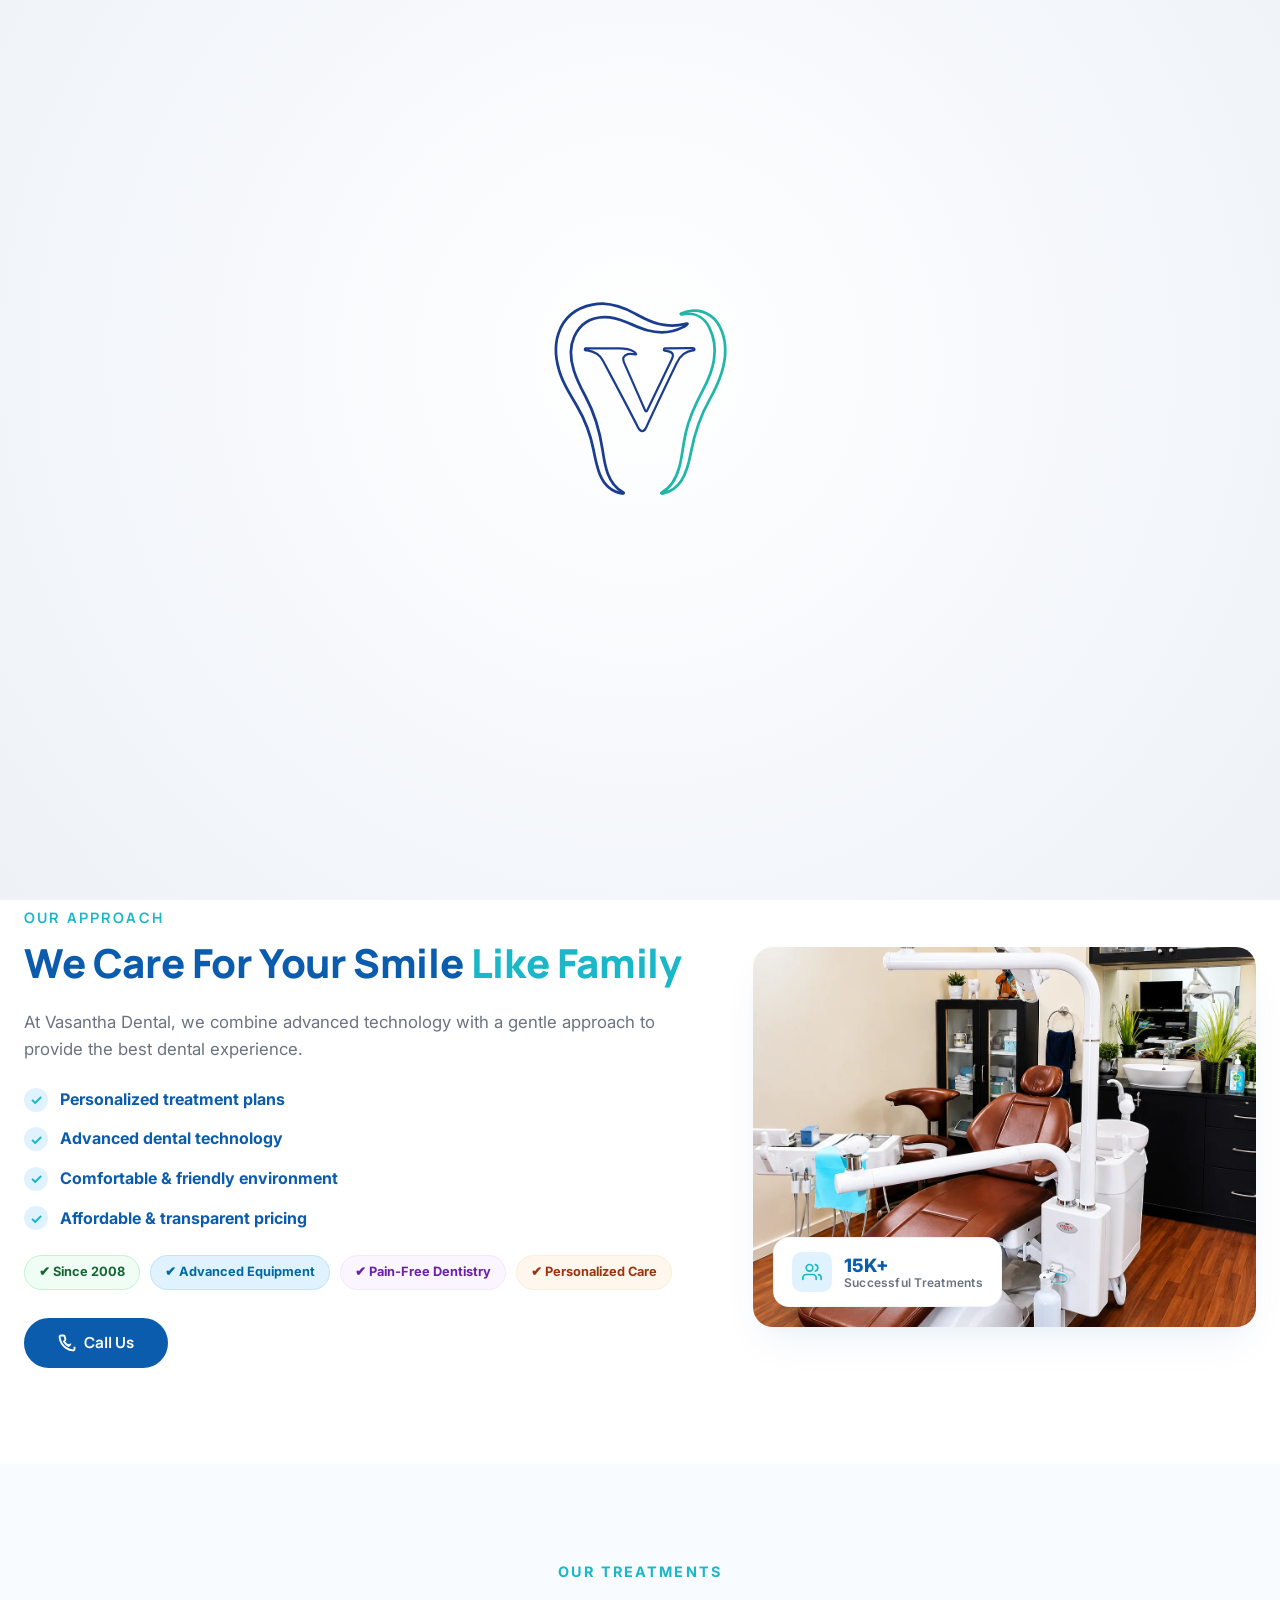
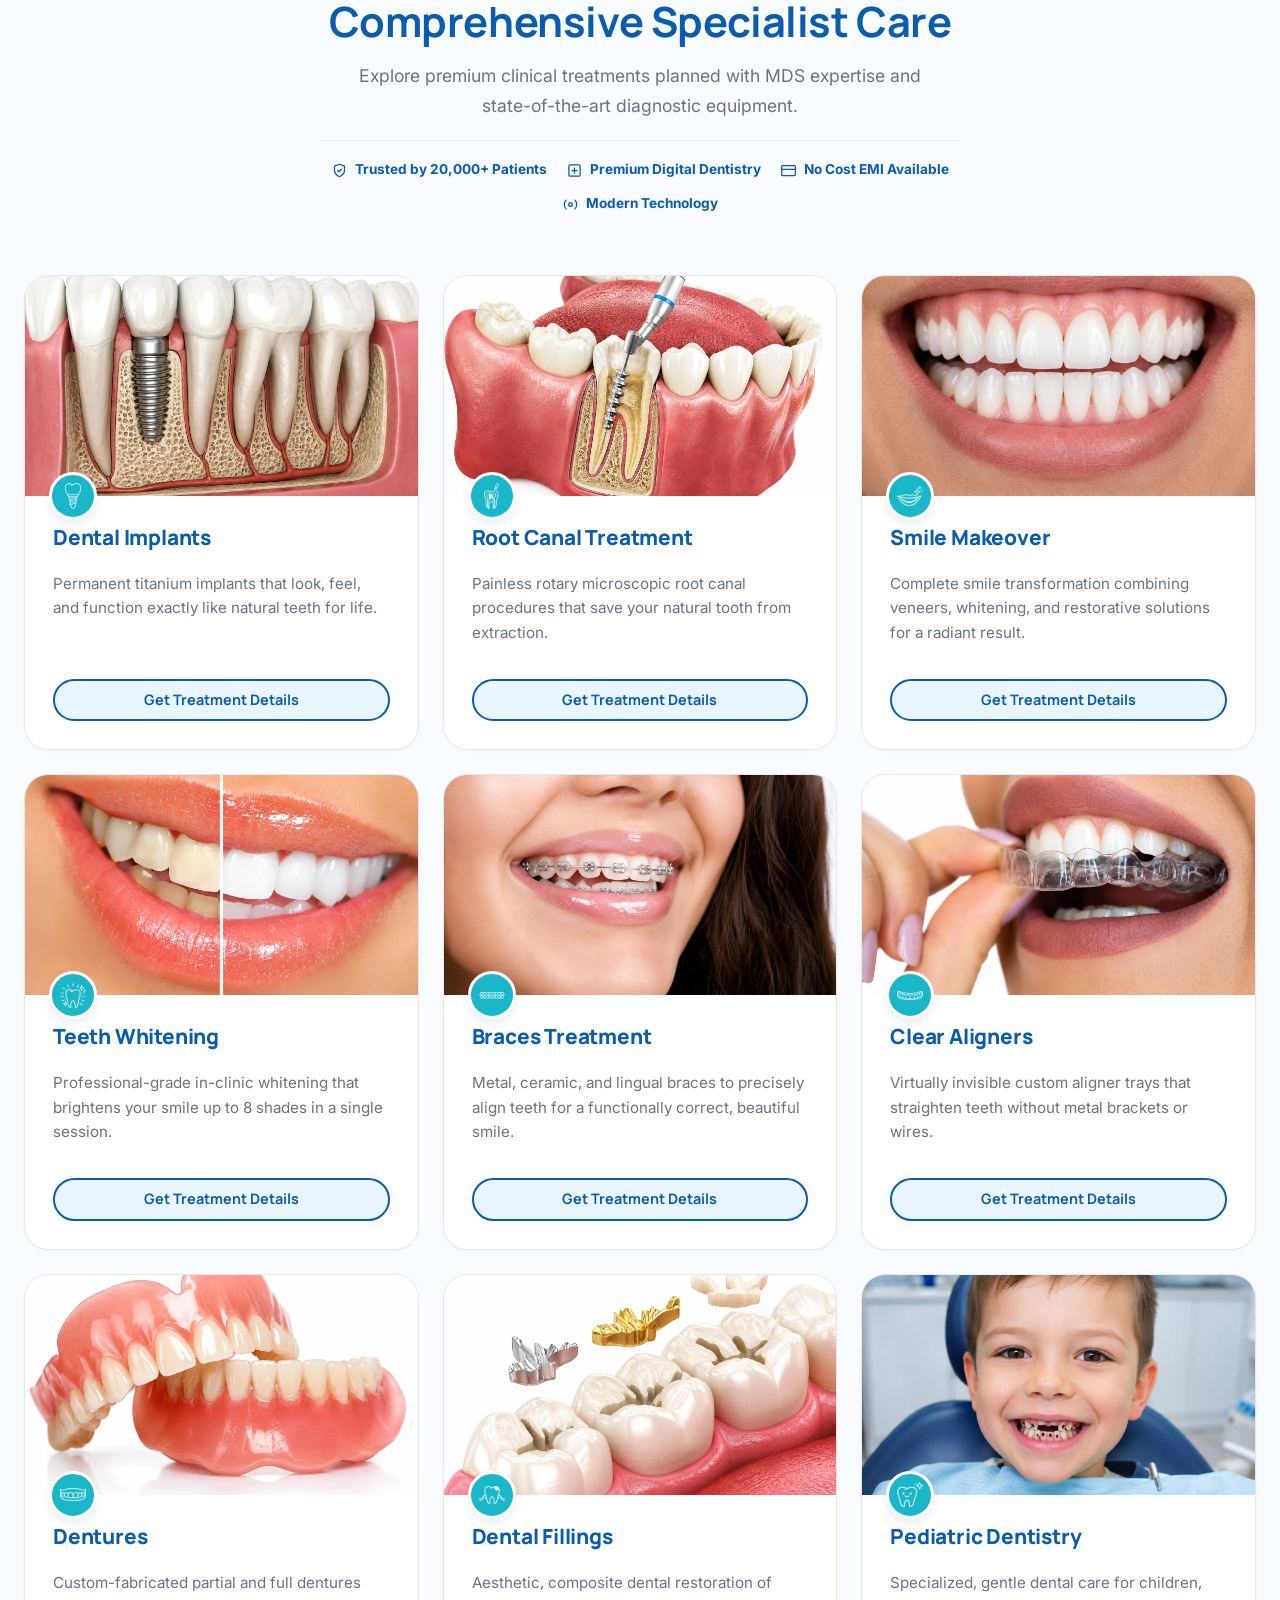
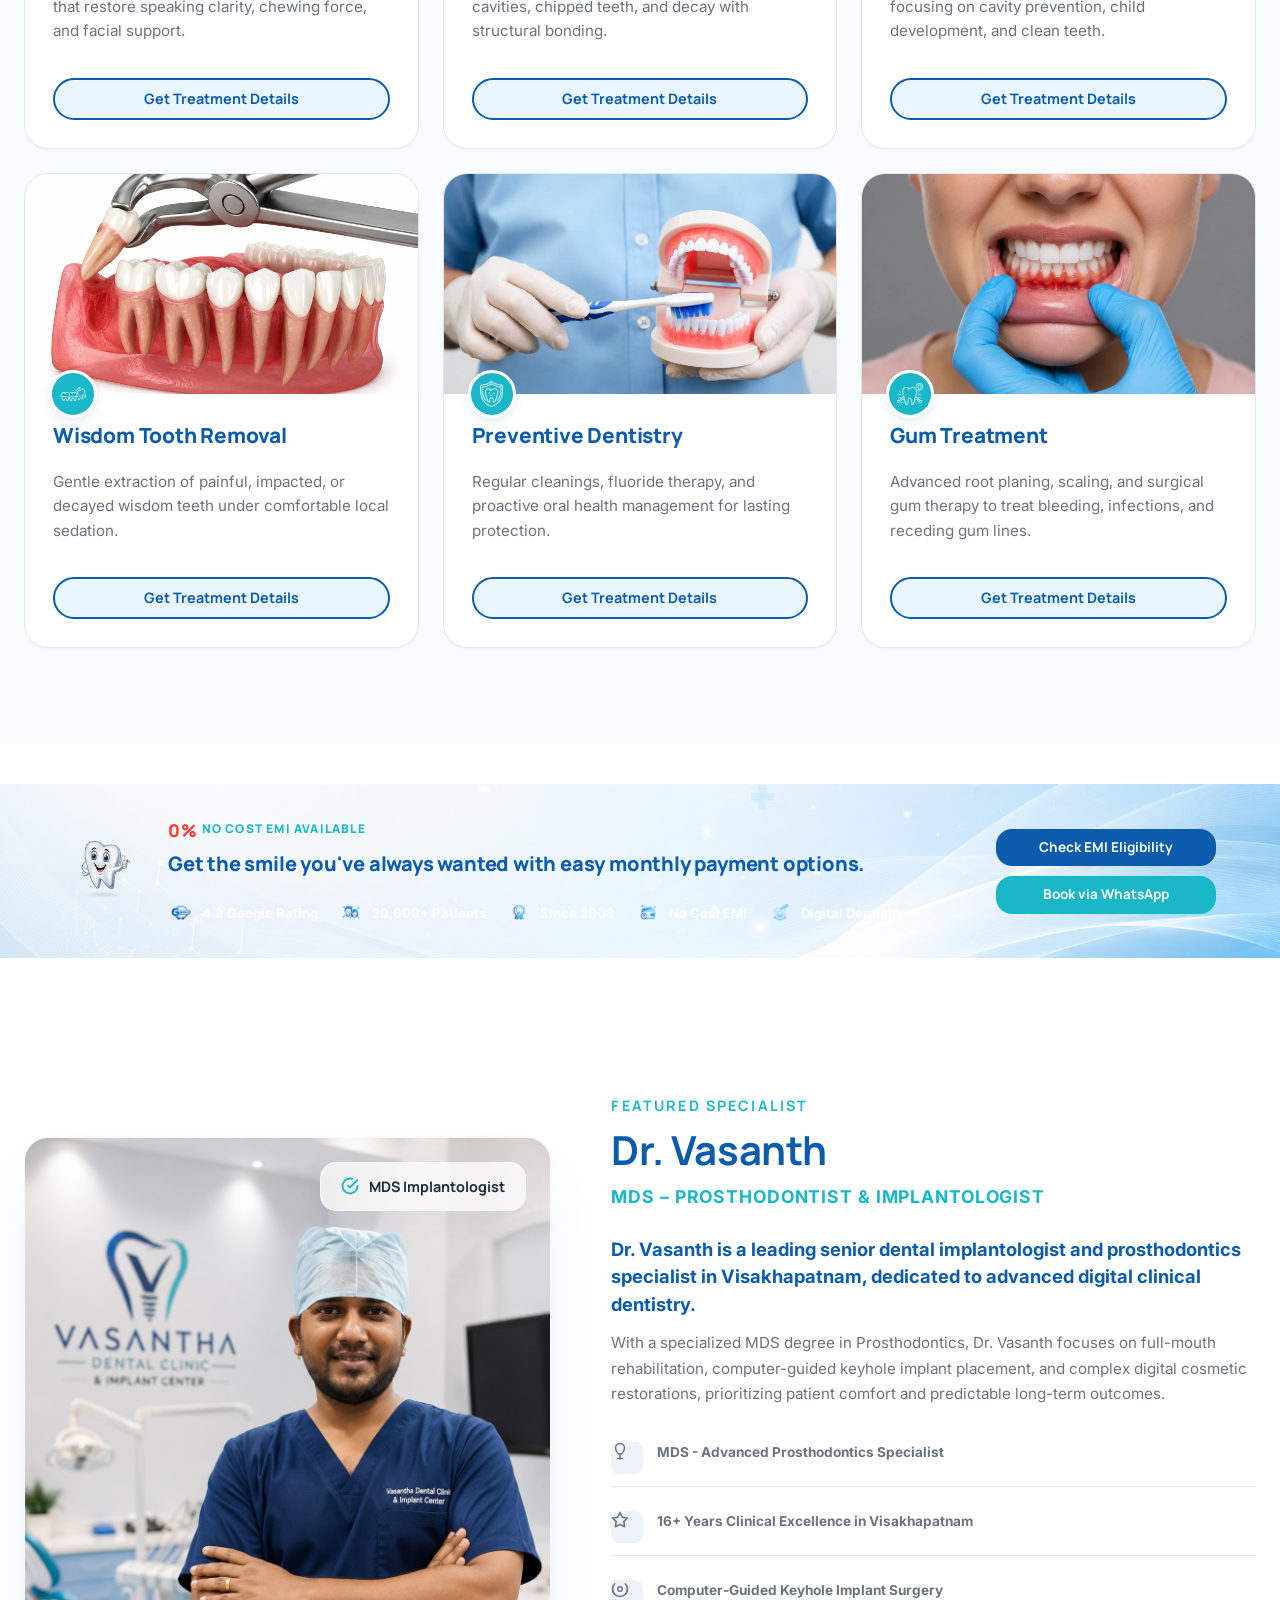
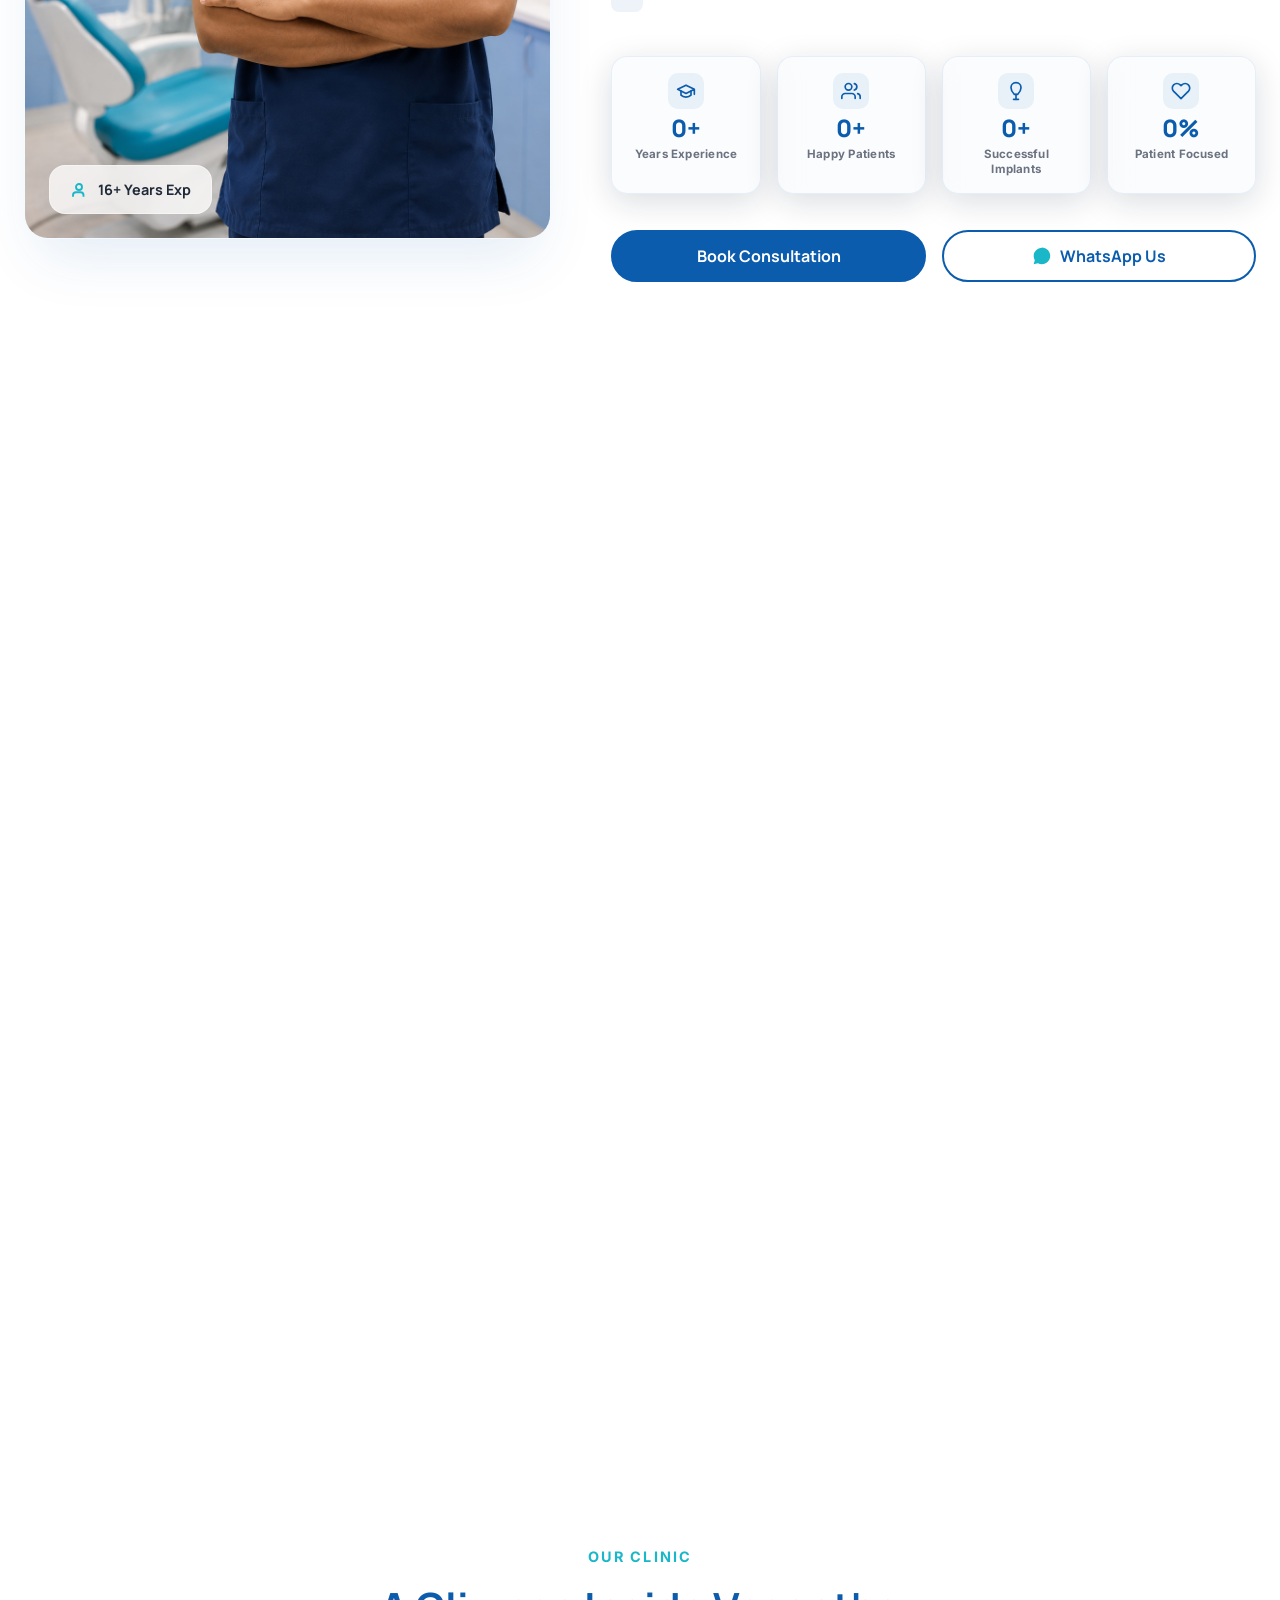
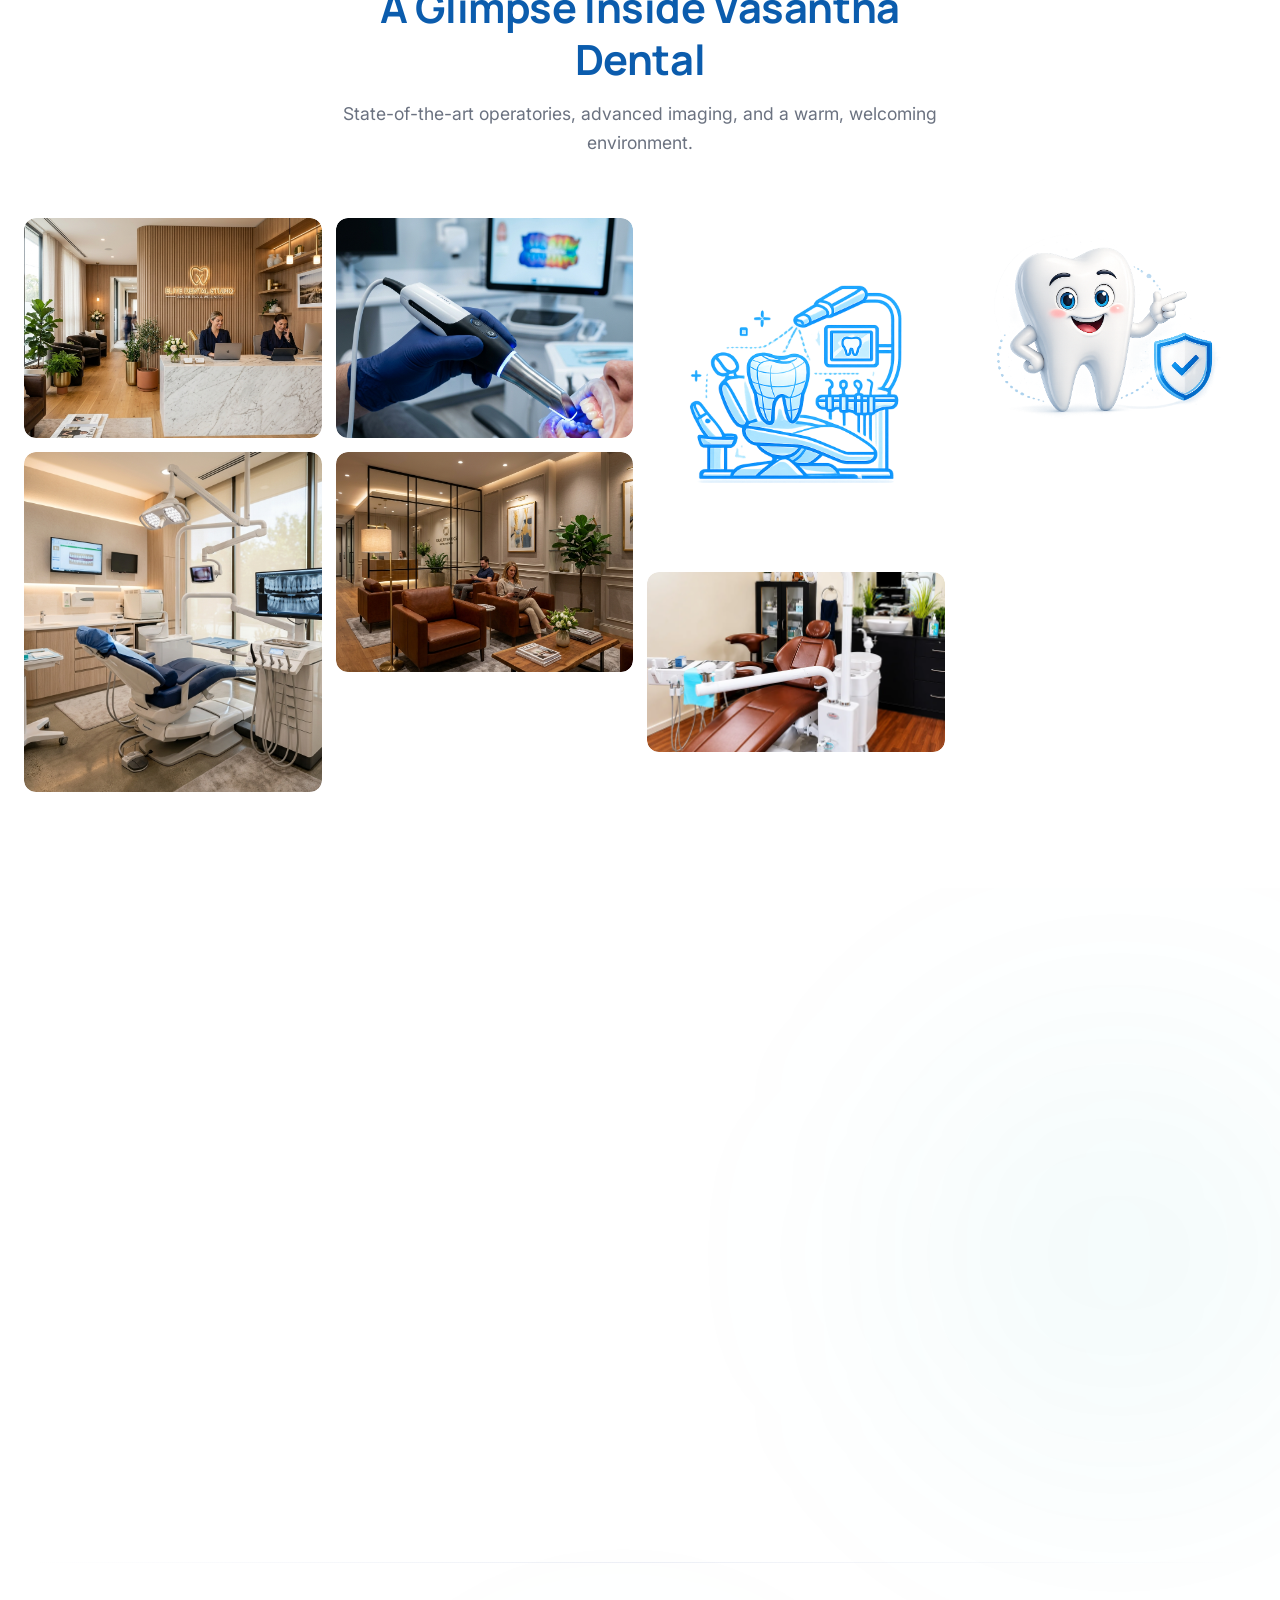
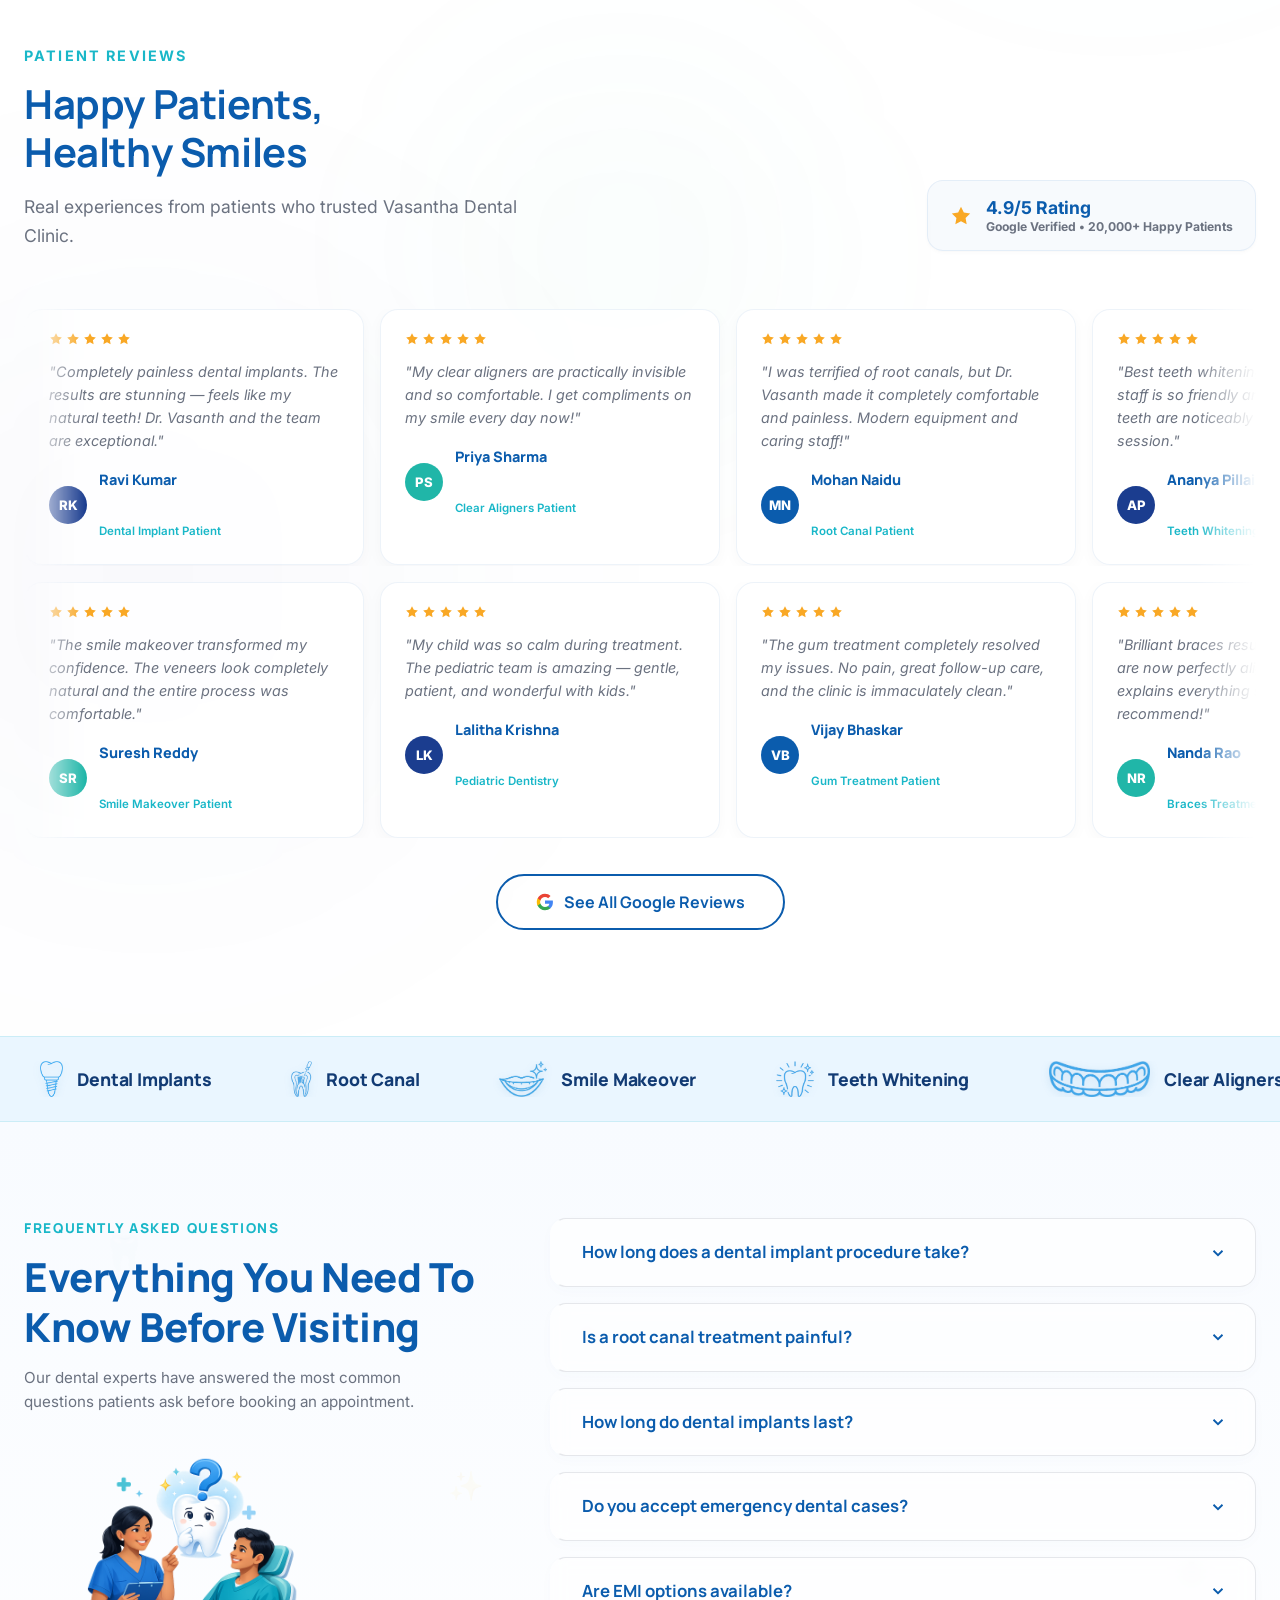
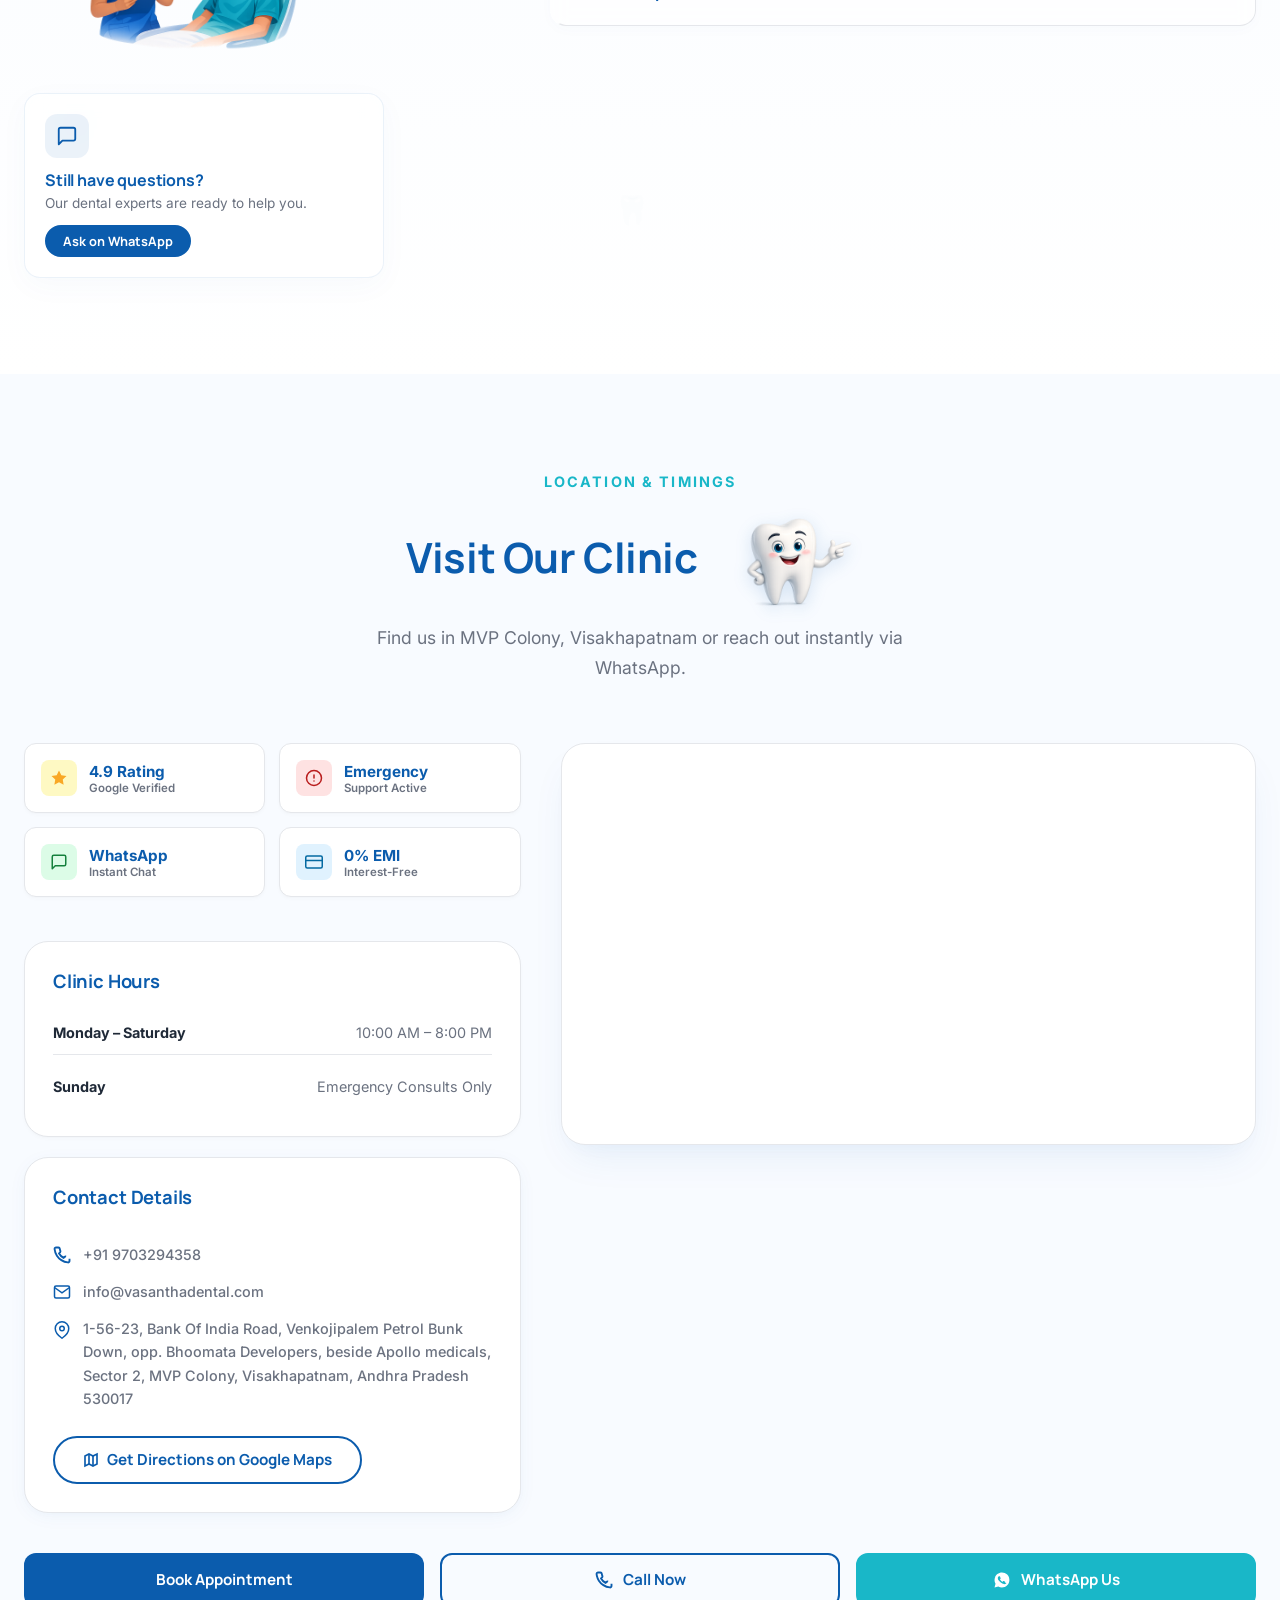
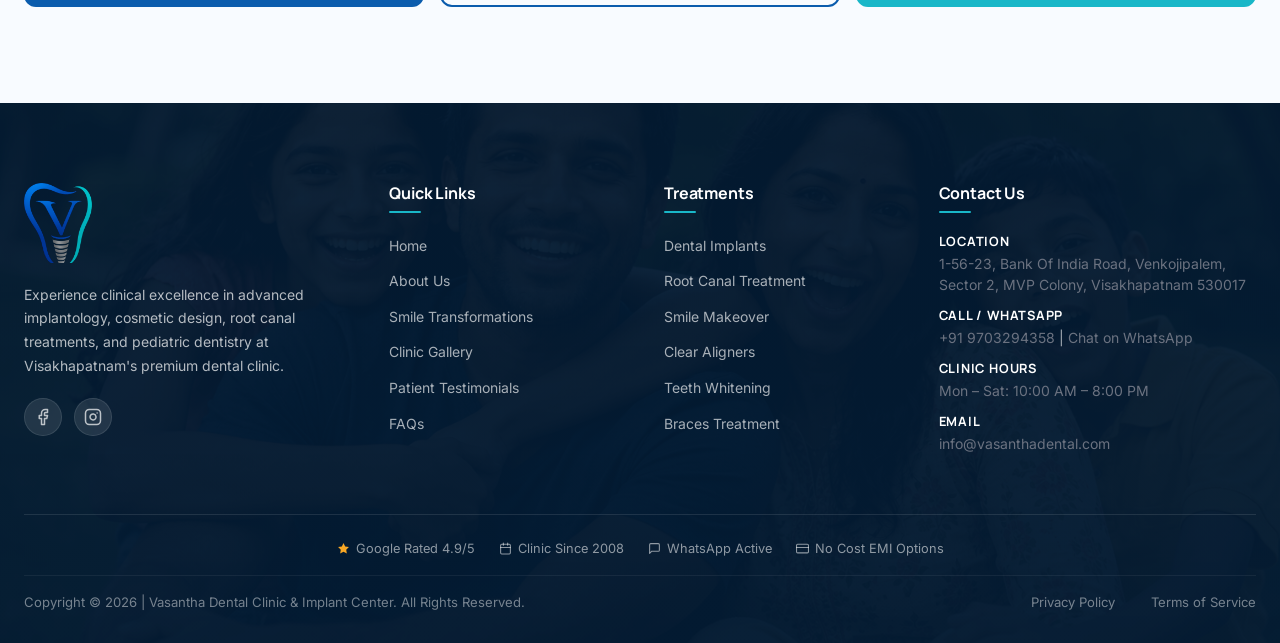
==== index.html @ 7e2c8207 "Initial commit" ====
<!DOCTYPE html>
<html lang="en">
<head>
  <meta charset="UTF-8">
  <meta name="viewport" content="width=device-width, initial-scale=1.0">
  <title>Vasantha Dental Clinic & Implant Center | Visakhapatnam</title>
  <meta name="description" content="Vasantha Dental Clinic & Implant Center in MVP Colony, Visakhapatnam. Premium dental care including implants, root canals, smile makeovers & more. Book your appointment today.">
  <meta name="robots" content="index, follow, max-image-preview:large">
  <link rel="canonical" href="https://vasanthadental.com/">
  <link rel="icon" href="favicon.ico" sizes="32x32">

  <!-- Fonts -->
  <link rel="preconnect" href="https://fonts.googleapis.com">
  <link rel="preconnect" href="https://fonts.gstatic.com" crossorigin>
  <link href="https://fonts.googleapis.com/css2?family=Manrope:wght@400;500;600;700;800&family=Inter:wght@400;500;600;700&display=swap" rel="stylesheet">

  <!-- CSS -->
  <link rel="stylesheet" href="assets/css/variables.css">
  <link rel="stylesheet" href="assets/css/main.css">
  <link rel="stylesheet" href="assets/css/pages.css">
</head>
<body>

  <!-- ==========================================
       BRANDED LOADING SCREEN (from vasantha-dental-loader.html)
       ========================================== -->
  <div id="page-loader" class="page-loader">
    <style>
.page-loader {
    margin: 0;
    padding: 0;
    height: 100%;
    display: flex;
    align-items: center;
    justify-content: center;
    background: radial-gradient(circle at 50% 40%, #ffffff 0%, #f4f7fb 60%, #eef2f7 100%);
    font-family: 'Segoe UI', system-ui, sans-serif;
  }

  .page-loader .loader-wrap {
    width: min(88vw, 560px);
  }

  .page-loader svg {
    width: 100%;
    height: auto;
    display: block;
    overflow: visible;
  }

  /* ---------- ICON: tooth outline ---------- */
  #tooth {
    fill: none;
    stroke: #1b3d8f;
    stroke-width: 5;
    stroke-linecap: round;
    stroke-linejoin: round;
    stroke-dasharray: 1150;
    stroke-dashoffset: 1150;
    animation: toothDraw 5s linear infinite;
  }
  #tooth.filled { fill: url(#toothGrad); }

  /* ---------- ICON: V letter ---------- */
  #vletter {
    fill: none;
    stroke: #1b3d8f;
    stroke-width: 4;
    stroke-linecap: round;
    stroke-linejoin: round;
    stroke-dasharray: 810;
    stroke-dashoffset: 810;
    animation: vDraw 5s linear infinite;
  }

  /* ---------- ICON: teal swoosh ---------- */
  #swoosh {
    fill: none;
    stroke: #20b6a8;
    stroke-width: 5;
    stroke-linecap: round;
    stroke-linejoin: round;
    stroke-dasharray: 826;
    stroke-dashoffset: 826;
    animation: swooshDraw 5s linear infinite;
  }

  #tooth, #vletter, #swoosh {
    animation-fill-mode: both;
  }

  /* fill reveal group wraps tooth/v/swoosh fills */
  #toothFill { fill: url(#toothGrad); opacity: 0; animation: fillIn 5s linear infinite; }
  #vFill { fill: url(#vGrad); opacity: 0; animation: fillIn 5s linear infinite; }
  #swooshFill { fill: url(#swooshGrad); opacity: 0; animation: fillIn 5s linear infinite; }

  /* ---------- IMPLANT threads ---------- */
  .implant-ring {
    opacity: 0;
    transform-origin: 512px 360px;
    animation: ringPop 5s linear infinite;
  }
  .implant-ring:nth-child(1) { animation-delay: 0s; }
  .implant-ring:nth-child(2) { animation-delay: .06s; }
  .implant-ring:nth-child(3) { animation-delay: .12s; }
  .implant-ring:nth-child(4) { animation-delay: .18s; }
  .implant-ring:nth-child(5) { animation-delay: .24s; }
  .implant-ring:nth-child(6) { animation-delay: .30s; }
  .implant-ring:nth-child(7) { animation-delay: .36s; }

  #implant { fill: url(#implantGrad); }

  /* ---------- TEXT rows ---------- */
  #row1 {
    fill: #17337e;
    opacity: 0;
    transform: translateY(14px);
    animation: rowIn1 5s linear infinite;
  }
  #row2 {
    fill: #17a39c;
    opacity: 0;
    transform: translateY(14px);
    animation: rowIn2 5s linear infinite;
  }
  #row3 {
    fill: #52525b;
    opacity: 0;
    transform: translateY(14px);
    animation: rowIn3 5s linear infinite;
  }

  /* ================= KEYFRAMES ================= */
  @keyframes toothDraw {
    0%   { stroke-dashoffset: 1150; }
    20%  { stroke-dashoffset: 0; }
    100% { stroke-dashoffset: 0; }
  }
  @keyframes vDraw {
    0%   { stroke-dashoffset: 810; }
    6%   { stroke-dashoffset: 810; }
    26%  { stroke-dashoffset: 0; }
    100% { stroke-dashoffset: 0; }
  }
  @keyframes swooshDraw {
    0%   { stroke-dashoffset: 826; }
    10%  { stroke-dashoffset: 826; }
    28%  { stroke-dashoffset: 0; }
    100% { stroke-dashoffset: 0; }
  }
  @keyframes fillIn {
    0%, 26%  { opacity: 0; }
    36%      { opacity: 1; }
    88%      { opacity: 1; }
    100%     { opacity: 0; }
  }
  @keyframes ringPop {
    0%, 28%  { opacity: 0; transform: scale(.5); }
    34%      { opacity: 1; transform: scale(1); }
    88%      { opacity: 1; transform: scale(1); }
    100%     { opacity: 0; transform: scale(1); }
  }
  @keyframes rowIn1 {
    0%, 34%  { opacity: 0; transform: translateY(14px); }
    44%      { opacity: 1; transform: translateY(0); }
    88%      { opacity: 1; transform: translateY(0); }
    100%     { opacity: 0; transform: translateY(14px); }
  }
  @keyframes rowIn2 {
    0%, 40%  { opacity: 0; transform: translateY(14px); }
    50%      { opacity: 1; transform: translateY(0); }
    88%      { opacity: 1; transform: translateY(0); }
    100%     { opacity: 0; transform: translateY(14px); }
  }
  @keyframes rowIn3 {
    0%, 46%  { opacity: 0; transform: translateY(14px); }
    56%      { opacity: 1; transform: translateY(0); }
    88%      { opacity: 1; transform: translateY(0); }
    100%     { opacity: 0; transform: translateY(14px); }
  }

  .page-loader.hidden {
    opacity: 0;
    visibility: hidden;
    pointer-events: none;
  }
    </style>
    <div class="loader-wrap">
  <svg viewBox="0 0 1024 672" xmlns="http://www.w3.org/2000/svg">
    <defs>
      <linearGradient id="toothGrad" x1="0" y1="0" x2="0" y2="1">
        <stop offset="0%"  stop-color="#182f8c"/>
        <stop offset="55%" stop-color="#1f5bd1"/>
        <stop offset="100%" stop-color="#2f7ae6"/>
      </linearGradient>
      <linearGradient id="vGrad" x1="0" y1="0" x2="0" y2="1">
        <stop offset="0%"   stop-color="#16297a"/>
        <stop offset="100%" stop-color="#2c5fcb"/>
      </linearGradient>
      <linearGradient id="swooshGrad" x1="0" y1="0" x2="0" y2="1">
        <stop offset="0%"   stop-color="#25d0bb"/>
        <stop offset="55%"  stop-color="#1fa6b0"/>
        <stop offset="100%" stop-color="#1c6fa6"/>
      </linearGradient>
      <linearGradient id="implantGrad" x1="0" y1="0" x2="1" y2="0">
        <stop offset="0%"   stop-color="#5b5f63"/>
        <stop offset="45%"  stop-color="#9aa0a5"/>
        <stop offset="55%"  stop-color="#9aa0a5"/>
        <stop offset="100%" stop-color="#4a4d50"/>
      </linearGradient>
    </defs>

    <!-- tooth outline stroke-draw, then fill -->
    <path id="toothFill" d="M443.824860,68.970360 C465.033508,69.966187 483.935089,76.848488 502.051727,86.589317 C516.411804,94.310341 530.655273,102.351517 546.805908,106.083595 C562.499939,109.710152 578.122742,109.870224 593.796021,106.137878 C595.341858,105.769760 596.875000,104.778343 598.854126,105.734787 C597.068665,109.161491 593.614197,110.263824 590.661621,111.804794 C569.646484,122.772873 547.772217,123.796745 525.177795,117.511665 C512.106201,113.875549 499.982452,107.909813 487.498383,102.841370 C474.408661,97.527046 460.906342,93.364601 446.841522,93.582649 C424.488129,93.929184 404.074707,102.015411 391.639801,129.375137 C382.460693,149.571350 384.612274,169.915680 390.868683,190.300034 C396.077332,207.270508 404.043396,223.055481 412.401123,238.591797 C428.859100,269.185944 438.388184,301.855316 443.477783,336.072968 C445.674164,350.839294 447.796967,365.694672 453.190765,379.810791 C458.458496,393.596985 466.318542,405.217255 479.395996,412.744812 C480.256317,413.239960 481.069763,413.828308 481.849457,414.443634 C482.056854,414.607361 482.057831,415.032501 482.166107,415.377472 C481.364502,416.786072 480.147491,416.087891 479.107239,415.897766 C458.829376,412.191864 446.208923,399.639160 438.669464,381.074249 C432.804718,366.633118 429.935028,351.403961 427.006287,336.243683 C421.418854,307.321320 411.046600,280.330811 396.153748,254.968140 C385.959564,237.607407 374.779480,220.755569 367.757843,201.697556 C358.345245,176.150024 353.982819,150.172592 362.802338,123.584541 C372.846436,93.304733 394.776367,76.664520 425.503998,70.714439 C431.390503,69.574577 437.344818,68.899963 443.824860,68.970360 z"/>
    <path id="tooth" d="M443.824860,68.970360 C465.033508,69.966187 483.935089,76.848488 502.051727,86.589317 C516.411804,94.310341 530.655273,102.351517 546.805908,106.083595 C562.499939,109.710152 578.122742,109.870224 593.796021,106.137878 C595.341858,105.769760 596.875000,104.778343 598.854126,105.734787 C597.068665,109.161491 593.614197,110.263824 590.661621,111.804794 C569.646484,122.772873 547.772217,123.796745 525.177795,117.511665 C512.106201,113.875549 499.982452,107.909813 487.498383,102.841370 C474.408661,97.527046 460.906342,93.364601 446.841522,93.582649 C424.488129,93.929184 404.074707,102.015411 391.639801,129.375137 C382.460693,149.571350 384.612274,169.915680 390.868683,190.300034 C396.077332,207.270508 404.043396,223.055481 412.401123,238.591797 C428.859100,269.185944 438.388184,301.855316 443.477783,336.072968 C445.674164,350.839294 447.796967,365.694672 453.190765,379.810791 C458.458496,393.596985 466.318542,405.217255 479.395996,412.744812 C480.256317,413.239960 481.069763,413.828308 481.849457,414.443634 C482.056854,414.607361 482.057831,415.032501 482.166107,415.377472 C481.364502,416.786072 480.147491,416.087891 479.107239,415.897766 C458.829376,412.191864 446.208923,399.639160 438.669464,381.074249 C432.804718,366.633118 429.935028,351.403961 427.006287,336.243683 C421.418854,307.321320 411.046600,280.330811 396.153748,254.968140 C385.959564,237.607407 374.779480,220.755569 367.757843,201.697556 C358.345245,176.150024 353.982819,150.172592 362.802338,123.584541 C372.846436,93.304733 394.776367,76.664520 425.503998,70.714439 C431.390503,69.574577 437.344818,68.899963 443.824860,68.970360 z"/>

    <!-- V letter -->
    <path id="vFill" d="M481.435059,167.768188 C481.021362,170.865326 481.472382,173.399109 482.586121,175.928513 C495.334778,204.881683 508.022858,233.861526 520.751648,262.823456 C521.266846,263.995697 521.503418,265.427826 523.085022,266.045807 C525.116638,265.231110 525.530884,263.076202 526.344360,261.397217 C540.940552,231.271301 555.515686,201.134827 569.958801,170.935318 C574.450745,161.542984 572.599060,158.123505 562.380859,155.740723 C561.894775,155.627365 561.406555,155.522354 560.922913,155.399582 C558.820129,154.865753 555.305786,155.604889 555.611267,152.374496 C555.879150,149.542099 559.154663,150.668091 561.117249,150.641006 C576.773865,150.424850 592.432251,150.335678 608.090332,150.237427 C609.559265,150.228210 611.447937,150.079941 611.739990,151.989838 C612.058533,154.073532 610.189697,154.231354 608.698059,154.382050 C594.043701,155.862579 585.345703,164.481781 579.148682,177.331345 C560.193115,216.635956 541.289917,255.962219 523.099487,295.627655 C521.660400,298.765625 520.288635,301.880493 516.245850,301.925018 C512.070862,301.971008 510.363647,298.912903 508.708527,295.650543 C487.912201,254.658905 466.135284,214.182388 444.566803,173.595764 C438.291077,161.786392 428.270569,156.051025 415.437286,154.342194 C413.782715,154.121857 410.946533,155.045120 411.023895,152.479477 C411.112305,149.547134 414.103485,150.691101 415.828827,150.685333 C435.324158,150.620041 454.821686,150.530273 474.314697,150.768631 C483.145966,150.876633 491.980377,151.682739 499.957550,156.137863 C501.929260,157.239029 503.979065,158.353928 505.159729,161.456161 C496.415894,161.286896 487.070831,157.660004 481.435059,167.768188 z"/>
    <path id="vletter" d="M481.435059,167.768188 C481.021362,170.865326 481.472382,173.399109 482.586121,175.928513 C495.334778,204.881683 508.022858,233.861526 520.751648,262.823456 C521.266846,263.995697 521.503418,265.427826 523.085022,266.045807 C525.116638,265.231110 525.530884,263.076202 526.344360,261.397217 C540.940552,231.271301 555.515686,201.134827 569.958801,170.935318 C574.450745,161.542984 572.599060,158.123505 562.380859,155.740723 C561.894775,155.627365 561.406555,155.522354 560.922913,155.399582 C558.820129,154.865753 555.305786,155.604889 555.611267,152.374496 C555.879150,149.542099 559.154663,150.668091 561.117249,150.641006 C576.773865,150.424850 592.432251,150.335678 608.090332,150.237427 C609.559265,150.228210 611.447937,150.079941 611.739990,151.989838 C612.058533,154.073532 610.189697,154.231354 608.698059,154.382050 C594.043701,155.862579 585.345703,164.481781 579.148682,177.331345 C560.193115,216.635956 541.289917,255.962219 523.099487,295.627655 C521.660400,298.765625 520.288635,301.880493 516.245850,301.925018 C512.070862,301.971008 510.363647,298.912903 508.708527,295.650543 C487.912201,254.658905 466.135284,214.182388 444.566803,173.595764 C438.291077,161.786392 428.270569,156.051025 415.437286,154.342194 C413.782715,154.121857 410.946533,155.045120 411.023895,152.479477 C411.112305,149.547134 414.103485,150.691101 415.828827,150.685333 C435.324158,150.620041 454.821686,150.530273 474.314697,150.768631 C483.145966,150.876633 491.980377,151.682739 499.957550,156.137863 C501.929260,157.239029 503.979065,158.353928 505.159729,161.456161 C496.415894,161.286896 487.070831,157.660004 481.435059,167.768188 z"/>

    <!-- teal swoosh -->
    <path id="swooshFill" d="M595.706970,304.974426 C601.744934,276.184509 614.452271,250.548126 627.908813,225.198715 C636.927551,208.209274 644.281677,190.591217 647.276550,171.414825 C650.501099,150.767960 648.000244,130.895096 638.569336,112.188225 C628.924438,93.057022 611.461853,84.592392 590.511780,88.236313 C589.385010,88.432289 588.015137,89.526794 586.531250,87.516052 C593.784180,84.182365 601.199829,82.111824 608.949829,81.810951 C632.903564,80.881035 651.858704,94.538345 661.287109,118.288696 C671.487366,143.983398 669.108704,169.460632 661.225586,195.021255 C656.045959,211.816162 648.562683,227.658295 639.969055,242.885300 C622.590698,273.677551 611.463318,306.512726 605.092773,341.223511 C601.792603,359.204834 597.734863,377.167542 587.505371,392.899719 C579.586731,405.077850 568.617615,412.861969 554.339417,415.853729 C553.249268,416.082123 552.102722,416.678802 550.920410,415.348145 C551.273743,414.896027 551.548096,414.221069 552.041382,413.960571 C570.392578,404.269867 578.296448,387.248871 583.624756,368.574005 C588.565186,351.258728 589.970398,333.242645 593.603943,315.661072 C594.310242,312.243561 594.964294,308.815247 595.706970,304.974426 z"/>
    <path id="swoosh" d="M595.706970,304.974426 C601.744934,276.184509 614.452271,250.548126 627.908813,225.198715 C636.927551,208.209274 644.281677,190.591217 647.276550,171.414825 C650.501099,150.767960 648.000244,130.895096 638.569336,112.188225 C628.924438,93.057022 611.461853,84.592392 590.511780,88.236313 C589.385010,88.432289 588.015137,89.526794 586.531250,87.516052 C593.784180,84.182365 601.199829,82.111824 608.949829,81.810951 C632.903564,80.881035 651.858704,94.538345 661.287109,118.288696 C671.487366,143.983398 669.108704,169.460632 661.225586,195.021255 C656.045959,211.816162 648.562683,227.658295 639.969055,242.885300 C622.590698,273.677551 611.463318,306.512726 605.092773,341.223511 C601.792603,359.204834 597.734863,377.167542 587.505371,392.899719 C579.586731,405.077850 568.617615,412.861969 554.339417,415.853729 C553.249268,416.082123 552.102722,416.678802 550.920410,415.348145 C551.273743,414.896027 551.548096,414.221069 552.041382,413.960571 C570.392578,404.269867 578.296448,387.248871 583.624756,368.574005 C588.565186,351.258728 589.970398,333.242645 593.603943,315.661072 C594.310242,312.243561 594.964294,308.815247 595.706970,304.974426 z"/>

    <!-- implant threads -->
    <g id="implant">
      <path d="M532.339478,341.583649 C519.500000,344.349457 507.183685,344.149078 494.987762,340.315552 C485.868042,337.448944 483.357178,333.001160 485.477753,322.614227 C506.104675,329.926178 526.816223,329.485321 547.400024,322.503204 C549.821106,332.404266 547.279236,337.275696 538.549133,340.016510 C536.649475,340.612915 534.684448,341.000763 532.339478,341.583649 z"/>
      <path d="M537.024536,357.209351 C524.030579,362.658447 511.146881,363.086823 498.143250,359.042267 C489.510193,356.357147 487.565735,352.680023 489.284760,342.654938 C498.199127,345.483337 507.282867,347.016968 516.637329,347.038208 C526.051392,347.059570 534.999084,344.784668 543.822693,341.976074 C546.224121,348.957306 543.963928,354.016418 537.024536,357.209351 z"/>
      <path d="M535.721069,318.037415 C520.224670,321.437927 505.282990,321.161957 490.547150,316.206696 C487.209015,315.084167 484.029236,313.607574 481.432129,311.186005 C479.736267,309.604767 478.082977,307.853912 479.382477,304.745239 C503.980499,312.980774 528.668640,312.807404 553.493469,304.405090 C554.495117,309.052917 551.908020,311.159454 549.110718,312.902924 C545.125732,315.386658 540.580566,316.581696 535.721069,318.037415 z"/>
      <path d="M526.430908,376.791138 C517.953674,378.865387 509.932251,378.777435 501.970917,376.253357 C493.348846,373.519775 491.734741,370.882507 493.149933,361.051483 C509.091766,366.625702 524.939453,366.525574 540.408691,359.306122 C542.326294,367.521484 540.507812,371.448883 533.864014,374.181427 C531.567383,375.125946 529.174622,375.836517 526.430908,376.791138 z"/>
      <path d="M522.739502,380.713867 C527.712463,379.320709 532.268250,377.972931 536.872742,376.610687 C538.035400,384.919281 536.867798,387.311005 530.075378,390.199921 C521.692200,393.765411 513.112610,394.419830 504.335785,391.633240 C496.913025,389.276489 495.229187,386.481995 496.560852,377.938538 C505.017883,380.091095 513.396790,383.297607 522.739502,380.713867 z"/>
      <path d="M532.485229,401.097107 C524.585754,407.878387 512.289795,409.219086 503.709808,404.569397 C499.338348,402.200439 499.692169,398.251862 499.980499,393.275055 C511.456482,398.012726 522.508057,397.413666 533.327026,391.564636 C534.370300,395.443573 533.293945,398.082855 532.485229,401.097107 z"/>
      <path d="M507.559723,416.456757 C505.722046,414.035645 504.306458,411.834137 504.571228,408.716675 C508.864655,408.144531 512.851196,409.555695 516.916870,409.668762 C520.979126,409.781708 524.455078,407.318176 529.025513,407.206909 C529.253967,412.353027 527.002014,416.006714 522.987427,418.326721 C517.723999,421.368317 512.503540,420.804840 507.559723,416.456757 z"/>
    </g>

    <!-- wordmark rows -->
    <g id="row1">
      <path d="M544.808960,478.193085 C542.030945,475.694397 540.394226,472.423309 537.013977,471.030334 C535.590576,472.903046 536.159912,474.789185 536.154968,476.542084 C536.115540,490.360046 536.129211,504.178223 536.157776,517.996277 C536.164368,521.191956 536.231079,523.885376 531.518738,523.701660 C527.578979,523.548157 525.830872,522.599670 525.852417,518.338257 C525.964294,496.196960 525.853821,474.054657 525.849670,451.912689 C525.849487,450.784210 526.116089,449.655640 526.469238,446.855774 C546.564636,464.650269 563.471130,484.098846 582.034302,501.980469 C583.737122,499.987091 583.430481,497.988129 583.414490,496.037354 C583.300354,482.058563 583.273438,468.078491 583.050903,454.101501 C582.977783,449.509338 585.241272,448.428070 589.296875,448.762512 C591.884216,448.975891 593.312988,449.757782 593.308533,452.595215 C593.271790,475.902588 593.292969,499.210083 593.266724,522.517517 C593.266052,523.112976 592.924561,523.708069 592.330505,525.645508 C576.172241,509.516388 560.614380,493.986542 544.808960,478.193085 z"/>
      <path d="M698.947754,465.958496 C699.486694,470.669434 696.736694,476.086456 699.831177,478.846008 C702.784790,481.479950 708.138550,479.595367 712.431885,479.713440 C717.757812,479.859955 723.104248,479.514709 728.416809,479.818726 C733.079468,480.085541 735.063232,478.628021 734.785828,473.659027 C734.424194,467.183960 734.843689,460.669128 734.679871,454.177643 C734.588501,450.554688 735.438721,448.624542 739.632629,448.681549 C743.783936,448.737976 745.179810,450.381927 745.144348,454.382660 C745.020386,468.372589 745.103394,482.364380 745.111938,496.355469 C745.116455,503.850647 744.925537,511.353577 745.210144,518.838257 C745.400146,523.835083 742.294006,523.283081 739.036194,523.533875 C735.180786,523.830688 734.630981,521.914429 734.677856,518.743042 C734.798401,510.583344 734.579956,502.417877 734.755798,494.260254 C734.832153,490.720917 733.865784,489.103638 730.003845,489.199493 C721.347839,489.414398 712.679688,489.418121 704.023254,489.216003 C699.951843,489.120941 698.838867,490.954193 698.896362,494.634583 C699.018555,502.460754 698.723572,510.296448 698.970398,518.116577 C699.119263,522.829407 696.802124,523.444824 692.827087,523.529053 C688.282532,523.625244 688.678772,520.911987 688.681030,518.005737 C688.697449,496.852295 688.735901,475.698669 688.646118,454.545593 C688.630615,450.895477 689.057068,448.562836 693.690430,448.645264 C698.038635,448.722626 699.180420,450.633606 699.003662,454.477814 C698.835510,458.134552 698.952576,461.804382 698.947754,465.958496 z"/>
      <path d="M395.316284,457.014740 C392.555450,456.107330 390.261627,456.900879 388.106262,457.647491 C384.069092,459.045929 381.147461,461.755066 380.725952,466.233063 C380.331116,470.427216 382.851044,473.206696 386.266785,474.962372 C391.741852,477.776520 397.416779,480.198853 402.948303,482.907074 C408.772583,485.758545 413.812042,489.468933 415.929871,496.014038 C419.581207,507.298492 414.341217,518.171448 403.037170,522.809753 C391.213013,527.661499 377.349915,524.217041 370.646851,514.761963 C365.763916,507.874329 366.521790,506.102661 375.211243,504.167328 C376.721252,505.121521 376.983185,506.895264 377.815033,508.297760 C382.800964,516.704224 396.115814,518.463562 403.117645,511.625244 C409.441132,505.449402 407.624969,496.314484 398.998535,491.924316 C393.511993,489.132080 387.737335,486.905884 382.251740,484.111908 C375.864929,480.858978 371.087555,476.190430 370.718567,468.434357 C370.065033,454.697540 383.174713,444.939606 398.027771,448.141846 C403.358368,449.291077 408.126343,451.562897 411.655579,455.903046 C412.864288,457.389404 414.936371,459.115540 412.305878,460.841095 C410.096100,462.290680 407.866943,465.661011 404.706207,461.922424 C402.369110,459.158081 399.382172,457.424072 395.316284,457.014740 z"/>
      <path d="M766.619751,514.629150 C777.469910,492.169983 788.170776,470.050232 798.871643,447.930481 C799.449402,447.871063 800.027100,447.811615 800.604858,447.752197 C812.650757,472.545776 824.696655,497.339355 836.811340,522.274536 C828.045166,524.770813 826.341003,524.024475 823.099609,517.219055 C816.159424,502.648102 809.173950,488.098724 802.173706,473.556549 C801.615295,472.396454 801.289246,471.024902 799.571228,470.087036 C796.483337,474.154541 794.793030,479.013611 792.604248,483.550323 C786.820007,495.539001 781.117126,507.571503 775.660828,519.711914 C772.801208,526.074585 767.906921,522.577576 763.658691,523.341858 C763.339966,519.704407 765.461487,517.532043 766.619751,514.629150 z"/>
      <path d="M262.701111,470.644470 C254.035446,488.916077 245.542740,506.854370 237.050034,524.792603 C236.459381,524.753723 235.868729,524.714844 235.278076,524.675903 C223.424820,499.901428 211.571564,475.126953 199.716690,450.349060 C206.360046,447.193237 209.797104,448.253876 212.542328,454.013428 C219.413803,468.430054 226.253510,482.861816 233.120117,497.280762 C233.887695,498.892548 234.273468,500.770874 236.081543,501.824860 C238.277771,500.772522 238.677078,498.482727 239.552689,496.614441 C245.978531,482.903778 252.273758,469.131775 258.713989,455.427948 C262.256653,447.889740 263.056274,447.602203 272.304199,449.667664 C269.888336,456.955414 265.877380,463.425842 262.701111,470.644470 z"/>
      <path d="M499.945038,523.378662 C496.150238,523.877502 494.427032,522.157410 493.077606,519.220703 C486.335541,504.548218 479.456177,489.938568 472.563934,475.335693 C471.743195,473.596771 471.306702,471.547821 468.945129,469.986755 C463.403320,481.695251 457.918823,493.230957 452.484894,504.790405 C450.501587,509.009460 448.645538,513.288208 446.718903,517.534058 C443.842529,523.872803 441.166992,525.038574 432.954285,522.721985 C444.956512,497.640930 456.871796,472.741547 468.787109,447.842163 C469.334961,447.829498 469.882812,447.816803 470.430664,447.804138 C482.239990,472.587341 494.049347,497.370575 505.755035,521.936279 C503.711334,523.882812 501.964691,523.210754 499.945038,523.378662 z"/>
      <path d="M335.746582,496.299774 C339.965546,505.134399 344.009705,513.638916 348.098358,522.237061 C339.235260,524.928589 337.809814,524.274109 334.336792,516.853638 C327.499146,502.244385 320.619446,487.654846 313.737030,473.066650 C313.260834,472.057312 312.618347,471.126465 311.698608,469.552216 C308.152557,474.669708 306.265381,479.974915 303.887421,484.987152 C298.897858,495.504303 294.149750,506.135651 289.232788,516.687683 C285.703766,524.261169 285.218658,524.444946 275.474854,522.529419 C286.684052,497.239441 299.057007,472.788635 310.760956,448.024536 C311.315521,447.955200 311.870087,447.885864 312.424622,447.816498 C320.140350,463.867584 327.856049,479.918640 335.746582,496.299774 z"/>
      <path d="M660.876831,448.755798 C665.293030,448.357086 667.801392,449.267639 667.388916,454.094147 C667.140015,457.006622 666.180847,458.363129 663.199097,458.291931 C659.369507,458.200500 655.522217,458.481445 651.707947,458.224335 C647.626709,457.949249 646.165344,459.410980 646.207458,463.606598 C646.389648,481.764740 646.221863,499.926117 646.343201,518.085266 C646.368225,521.828125 645.312622,523.434265 641.255981,523.475769 C637.006409,523.519165 635.837463,521.907593 635.869995,517.893188 C636.013062,500.234467 635.926819,482.573761 635.907043,464.913788 C635.899719,458.329041 635.834045,458.280640 629.181946,458.266571 C626.016479,458.259888 622.845093,458.152344 619.687073,458.307587 C616.302185,458.473999 614.888916,457.105591 614.838623,453.661346 C614.784790,449.973572 616.285278,448.686493 619.908997,448.719238 C633.402832,448.841248 646.898560,448.759735 660.876831,448.755798 z"/>
      <path d="M308.482971,518.243652 C302.659485,516.989624 299.062805,513.905029 297.063568,507.340302 C306.863434,511.168732 315.896210,511.285614 324.916656,507.758575 C324.989685,515.103882 319.504211,518.520447 308.482971,518.243652 z"/>
    </g>
    <g id="row2">
      <path d="M423.170959,575.122314 C418.262421,569.123840 413.684204,563.305176 408.286346,556.444763 C408.286346,562.458618 408.288544,567.223328 408.285278,571.987976 C408.283905,573.972412 407.971313,575.757019 405.389954,575.687561 C403.159576,575.627563 402.049835,574.378052 402.058502,572.187073 C402.091370,563.877319 402.133118,555.567383 402.224548,547.258179 C402.238586,545.980713 402.931213,545.074463 404.320251,544.873474 C406.149078,544.608887 407.548523,545.259949 408.649872,546.730225 C411.643829,550.727051 414.624359,554.735474 417.703461,558.666260 C418.785522,560.047546 419.428497,561.898682 421.552490,562.675171 C422.909332,558.049988 422.370483,553.393555 422.659576,548.819031 C422.776581,546.968384 422.577637,544.980835 425.277374,544.876648 C428.248749,544.761963 428.300293,546.829529 428.301208,548.928467 C428.304413,556.421265 428.243469,563.914795 428.333008,571.406555 C428.375092,574.928101 427.104218,576.472229 423.170959,575.122314 z"/>
      <path d="M648.564331,566.285461 C648.536621,568.037537 648.522217,569.367126 648.577087,570.693848 C648.650391,572.466553 649.447632,574.581726 647.158203,575.468933 C644.763428,576.396912 643.053223,575.048889 641.643921,573.182068 C638.540588,569.071228 635.410706,564.980286 632.265564,560.901306 C631.588135,560.022705 630.800415,559.229126 629.073669,557.277954 C629.073669,562.646851 629.107849,566.711975 629.060547,570.776184 C629.033386,573.111694 629.249146,575.743286 625.688232,575.614746 C622.487793,575.499268 622.707214,573.106689 622.702515,570.927063 C622.688110,564.276062 622.593872,557.622803 622.749268,550.975464 C622.798340,548.876404 621.539490,545.961243 624.731812,545.008911 C627.868713,544.073120 629.043518,546.814392 630.529297,548.727417 C634.177307,553.424438 637.776245,558.159607 641.902100,563.541016 C643.240845,558.505249 642.369202,554.240845 642.697021,550.065918 C642.865479,547.921448 641.904053,544.938049 645.612793,544.898499 C649.365479,544.858398 648.463013,547.690125 648.473022,549.935669 C648.496765,555.244446 648.560730,560.553040 648.564331,566.285461 z"/>
      <path d="M353.459961,546.060913 C361.361328,549.921143 364.495483,555.883240 362.940887,563.520081 C361.414978,571.015869 356.356812,575.044495 347.986084,575.430725 C336.047974,575.981628 336.012207,575.979919 336.576324,564.141602 C336.821198,559.002747 335.698578,553.910522 336.380035,548.735229 C336.761078,545.841309 337.888702,544.663879 340.778534,544.711975 C344.921906,544.780945 349.084137,544.453918 353.459961,546.060913 M344.806976,569.683655 C345.637756,569.694946 346.474884,569.778137 347.298340,569.705933 C352.902496,569.213989 356.465515,565.740173 356.684265,560.597900 C356.909760,555.296387 353.303253,551.209412 347.678467,550.522522 C346.056885,550.324463 343.708832,549.961914 343.342743,551.897095 C342.230927,557.774780 340.884674,563.779480 344.806976,569.683655 z"/>
      <path d="M732.068481,562.327271 C729.083984,562.306519 726.586121,562.313110 724.089661,562.254272 C722.823608,562.224487 721.744446,561.840515 721.816162,560.261230 C721.873169,559.007019 722.807068,558.589600 723.833374,558.462708 C725.315430,558.279358 726.813782,558.135437 728.305237,558.134277 C761.941284,558.107849 795.577332,558.071472 829.213135,558.163269 C831.561035,558.169678 835.710205,556.812866 835.686340,560.461243 C835.665466,563.661499 831.661621,562.252563 829.467773,562.259521 C797.164001,562.361389 764.859741,562.328430 732.068481,562.327271 z"/>
      <path d="M207.188660,562.324951 C205.718781,562.265015 204.718735,562.254761 203.731903,562.135498 C202.844635,562.028137 202.124847,561.539978 202.058884,560.595581 C201.972061,559.352173 202.840317,558.818604 203.920990,558.730103 C206.902298,558.486023 209.889160,558.144348 212.874374,558.138855 C245.304779,558.079651 277.735291,558.075378 310.165771,558.069824 C311.324066,558.069641 312.501373,558.109070 313.635071,558.318298 C314.693085,558.513611 315.394165,559.221008 315.358521,560.410950 C315.321533,561.644592 314.533417,562.169983 313.433472,562.249329 C312.275024,562.332947 311.108307,562.318115 309.945190,562.318298 C275.851532,562.323425 241.757889,562.325012 207.188660,562.324951 z"/>
      <path d="M470.155426,557.238525 C471.689178,553.686523 472.917694,550.410156 474.474579,547.298035 C476.068634,544.111633 479.686249,543.613770 481.015686,546.530273 C485.193451,555.695312 488.987152,565.035400 493.031982,574.548584 C489.340149,576.383423 486.585754,576.269714 485.347412,572.607056 C483.999237,568.619446 480.926361,569.229614 478.016907,569.226562 C475.110840,569.223511 471.875122,568.506348 470.528320,572.402527 C469.245392,576.114136 466.758972,576.529846 463.271729,574.742065 C464.839783,568.638733 467.904388,563.295166 470.155426,557.238525 M475.719452,559.143066 C475.396332,560.480408 474.098663,561.719238 475.289520,563.261292 C477.110413,563.774719 479.239166,564.088257 480.123047,562.237610 C481.414093,559.534363 478.934875,557.540222 478.274536,555.046326 C476.627716,555.981384 476.555939,557.394104 475.719452,559.143066 z"/>
      <path d="M379.216309,554.849731 C380.318512,559.210449 383.562408,557.250183 385.906464,557.582703 C387.822662,557.854431 390.190186,557.122009 390.160553,560.277771 C390.132751,563.240051 387.917419,563.079773 385.901703,563.147217 C384.904297,563.180603 383.905579,563.211731 382.908142,563.197021 C380.523010,563.161865 379.144714,564.057922 379.200562,566.701965 C379.253448,569.203796 380.716248,569.745972 382.803253,569.721558 C384.632568,569.700134 386.462646,569.743042 388.292358,569.761414 C390.312195,569.781677 391.997589,570.239014 391.938904,572.759949 C391.880585,575.266235 390.023651,575.552490 388.132233,575.766785 C387.967255,575.785461 387.799744,575.798706 387.634125,575.793030 C369.774719,575.183044 373.000092,578.186707 372.723633,561.722290 C372.653809,557.564819 372.827026,553.402100 372.703217,549.247253 C372.609955,546.119202 373.796356,544.595581 377.047424,544.717102 C380.037323,544.828979 383.040771,544.617065 386.027313,544.766724 C388.152313,544.873169 391.163910,543.949951 391.180969,547.685425 C391.196899,551.168396 388.271393,549.909546 386.412384,550.492310 C383.772003,551.320007 379.502411,549.356995 379.216309,554.849731 z"/>
      <path d="M691.894165,569.761902 C694.212952,569.793274 695.850525,569.005371 697.372131,567.943359 C699.714478,566.308350 701.165527,567.843872 702.318420,569.508728 C703.698975,571.502136 701.876709,572.545410 700.619080,573.513245 C696.002930,577.065979 688.256348,577.049438 682.699951,573.569641 C677.559753,570.350525 674.769592,563.640747 676.017090,557.498718 C677.393677,550.720581 681.841431,545.827698 687.890930,544.866699 C691.877136,544.233521 695.899902,544.337524 699.472656,546.638062 C701.055542,547.657227 703.544312,548.464539 702.222717,551.077942 C700.866028,553.760986 698.898254,553.451111 696.423401,552.032043 C691.685303,549.315125 687.782837,550.028870 684.806702,553.626282 C681.751587,557.319397 681.520386,562.341125 684.250977,566.127930 C686.029724,568.594604 688.421936,569.871521 691.894165,569.761902 z"/>
      <path d="M560.611816,568.862549 C563.275757,566.983704 565.629822,566.467285 567.186523,569.456360 C568.714844,572.391052 565.824646,573.190674 564.171143,574.161133 C557.902100,577.840698 549.810486,576.549377 544.948486,571.308533 C539.868652,565.832764 539.324402,557.302551 543.653809,551.015015 C547.607300,545.273376 555.656128,542.920227 562.326904,545.603821 C563.395325,546.033630 564.441589,546.589844 565.380737,547.253723 C566.935486,548.352783 568.396790,549.637695 566.888123,551.749084 C565.639343,553.496643 564.179138,553.939209 562.247253,552.491821 C558.013000,549.319336 553.899963,549.661377 550.150757,553.376343 C546.891418,556.605957 546.250305,561.323547 548.625854,565.296570 C551.371155,569.888000 555.458923,570.686096 560.611816,568.862549 z"/>
      <path d="M445.020355,555.411377 C445.151581,551.971252 443.495056,550.850098 440.733948,550.710083 C438.798706,550.612000 437.018555,550.187439 437.252411,547.571960 C437.473358,545.101562 439.183929,544.762878 441.158508,544.764160 C446.147156,544.767395 451.135956,544.791992 456.124420,544.765381 C458.366089,544.753418 459.513580,545.743347 459.549805,548.036255 C459.587097,550.394348 458.157654,550.767883 456.263367,550.613342 C452.416718,550.299438 451.345459,552.569458 451.355682,555.871216 C451.372192,561.192749 451.369629,566.514221 451.376740,571.835754 C451.379303,573.758179 451.334381,575.604919 448.626831,575.575012 C446.104401,575.547180 445.041168,574.207031 445.039642,571.818420 C445.036255,566.497437 445.036835,561.176453 445.020355,555.411377 z"/>
      <path d="M577.695679,559.004333 C577.714661,555.020142 577.730225,551.532715 577.754517,548.045288 C577.770569,545.749695 578.985779,544.781555 581.222656,544.835205 C583.377625,544.886902 584.123901,546.168701 584.141113,548.065613 C584.190796,553.545593 584.361938,559.031555 584.171082,564.504150 C584.041199,568.228149 585.072144,569.943604 589.192078,569.868469 C591.640015,569.823853 596.254089,567.894287 595.943054,572.899658 C595.663025,577.405334 591.483826,575.639587 588.785950,575.580078 C577.708435,575.335999 577.709595,575.281128 577.698669,563.985229 C577.697205,562.490540 577.696838,560.995789 577.695679,559.004333 z"/>
      <path d="M500.901245,565.928955 C500.927887,560.444275 500.881226,555.447998 501.014984,550.456421 C501.077026,548.141418 500.171173,545.009094 504.110199,544.869690 C508.211670,544.724365 507.253540,547.923096 507.303955,550.216736 C507.413666,555.208862 507.502228,560.211975 507.288147,565.197205 C507.135162,568.760437 508.646637,569.677979 511.990967,569.854492 C514.497681,569.986694 519.027588,567.763367 519.043640,572.634399 C519.060364,577.697327 514.410095,575.284363 511.698608,575.885803 C511.223450,575.991211 510.703125,575.896362 510.203735,575.888367 C500.995026,575.741699 500.995026,575.741516 500.901245,565.928955 z"/>
      <path d="M666.270752,566.917419 C666.252136,569.229919 666.259827,571.056946 666.207214,572.882324 C666.156128,574.654419 665.267944,575.724609 663.430542,575.649475 C661.694214,575.578552 659.911743,575.176636 659.889587,572.995911 C659.803406,564.529968 659.799927,556.062683 659.852844,547.596436 C659.865906,545.507263 661.304260,544.819946 663.234192,544.838196 C665.364441,544.858398 666.194519,546.061584 666.206360,547.998535 C666.243958,554.142700 666.251526,560.286987 666.270752,566.917419 z"/>
      <path d="M610.862915,574.235474 C605.862183,576.366699 604.827698,575.842834 604.764709,571.192932 C604.665588,563.871704 604.749023,556.548096 604.763123,549.225464 C604.767517,546.934143 604.922302,544.780884 608.096436,544.842468 C611.299194,544.904663 611.277527,547.153748 611.260437,549.385864 C611.198059,557.536499 611.109619,565.686890 610.862915,574.235474 z"/>
    </g>
    <g id="row3">
      <path d="M391.513153,606.556396 C390.620850,605.006714 389.899048,603.763733 389.177246,602.520813 C388.876373,602.551270 388.575500,602.581726 388.274628,602.612183 C388.274628,605.199341 388.315308,607.787354 388.256409,610.373169 C388.229340,611.561279 387.983948,612.851746 386.506958,612.988953 C384.769348,613.150452 384.135468,611.856934 384.152100,610.432800 C384.218018,604.783936 384.389313,599.136047 384.549347,593.488586 C384.583191,592.294128 385.342468,591.792419 386.478088,591.635559 C388.272797,591.387817 389.300873,592.359558 390.033936,593.780151 C391.770172,597.144775 393.469971,600.528259 395.676819,604.873413 C397.648346,600.929382 399.189911,597.884583 400.693939,594.821411 C401.534821,593.108765 402.471405,591.496765 404.735291,591.803162 C407.307983,592.151367 407.098480,594.281982 407.123749,596.047302 C407.190399,600.703979 407.153137,605.363342 407.077148,610.020264 C407.055206,611.365417 406.787201,612.848572 405.054718,612.960388 C402.895844,613.099792 402.792603,611.389282 402.745544,609.876648 C402.673553,607.561218 402.726624,605.241821 402.726624,601.470215 C401.205292,604.129700 400.364471,605.619263 399.504578,607.097656 C398.455048,608.902100 398.101501,611.759766 395.506531,611.663391 C392.956360,611.568665 392.891693,608.555054 391.513153,606.556396 z"/>
      <path d="M339.616364,607.795593 C340.028839,609.710632 341.953308,610.627747 341.332336,613.412170 C337.110626,610.788574 333.085419,613.738586 328.851105,613.569092 C323.616791,613.359497 321.050812,608.110291 323.836548,603.399597 C324.779114,601.805725 325.836609,600.554626 325.143646,598.445862 C324.180328,595.514526 325.317993,593.128845 328.184570,591.979858 C330.622192,591.002869 333.169647,591.078613 335.009674,593.311340 C337.049744,595.786926 336.421722,598.203125 334.476135,600.487244 C334.090759,600.939697 333.947723,601.598450 333.749664,602.036499 C334.705322,603.514587 335.672760,603.707031 336.745819,602.651245 C337.702301,601.710144 338.687775,600.456543 340.102509,601.460388 C341.746246,602.626709 340.449585,604.173035 340.173920,605.546692 C340.044189,606.192932 339.794220,606.815063 339.616364,607.795593 M328.077911,605.043274 C326.900421,606.371582 326.779633,607.822632 328.204895,608.897522 C329.683350,610.012573 331.242645,609.996460 332.456329,607.820068 C331.517914,606.434326 330.868225,604.713257 328.077911,605.043274 z"/>
      <path d="M639.249146,595.305542 C639.262024,600.275330 639.289795,604.775513 639.224426,609.274353 C639.203430,610.718506 639.456543,612.455139 637.563782,613.043579 C635.836487,613.580566 634.744202,612.474731 633.792908,611.241150 C631.377747,608.109375 628.971436,604.970825 626.177979,601.335815 C624.569336,604.658569 625.534363,607.521423 625.139343,610.206848 C624.937744,611.577942 624.696167,612.941650 622.930603,612.997681 C621.104675,613.055725 620.743164,611.692871 620.731445,610.302734 C620.687866,605.137390 620.707886,599.971252 620.749329,594.805786 C620.758789,593.632812 620.895691,592.378723 622.284668,591.966858 C623.747070,591.533142 624.906189,592.188416 625.768555,593.328552 C628.365967,596.762878 630.927307,600.224426 633.967957,604.298828 C635.359863,600.868896 634.492249,597.924805 634.789185,595.129211 C634.932007,593.784058 634.938965,592.250244 636.625061,592.002808 C638.656250,591.704651 639.094971,593.208496 639.249146,595.305542 z"/>
      <path d="M497.783722,610.633972 C497.733276,605.181213 497.699585,600.188049 497.741150,595.195618 C497.751862,593.905945 497.620544,592.390686 499.358398,591.954285 C500.836609,591.583130 501.918182,592.355530 502.844391,593.399109 C505.697327,596.613586 507.367889,600.766663 511.802277,604.459229 C511.802277,600.673279 511.775299,597.798706 511.813995,594.925110 C511.832642,593.543884 512.058899,592.120789 513.802368,591.979675 C515.914368,591.808777 516.211243,593.386353 516.224548,594.962769 C516.266663,599.955200 516.269043,604.948303 516.230530,609.940735 C516.220276,611.275391 516.109802,612.682068 514.412537,613.075073 C512.878540,613.430359 511.885040,612.567810 511.029663,611.473267 C508.408783,608.119568 505.797058,604.758789 502.099976,601.671631 C502.099976,604.596680 502.141052,607.522583 502.080200,610.446350 C502.055054,611.655518 501.680359,612.821960 500.232849,613.017212 C498.834198,613.205811 498.072601,612.432983 497.783722,610.633972 z"/>
      <path d="M713.758850,603.069031 C712.088135,604.555054 711.517212,605.817383 712.816895,607.594177 C713.859497,609.019714 715.324951,610.299988 715.279358,612.912109 C709.217590,614.742676 709.411438,607.240234 705.535095,606.127991 C704.018555,607.538208 705.158264,609.339966 704.673828,610.858032 C704.295227,612.044312 703.924438,613.121704 702.482239,613.144165 C700.747986,613.171265 700.199402,611.999512 700.207458,610.519409 C700.237305,605.053650 700.305298,599.588135 700.382446,594.122803 C700.394470,593.269592 700.648865,592.239380 701.511108,592.103760 C705.432861,591.487122 709.580566,590.589417 712.955261,593.396545 C716.082397,595.997803 716.070740,599.395142 713.758850,603.069031 M705.364502,596.706604 C704.890503,599.049011 704.168335,601.658325 707.988953,601.465576 C709.617310,601.383423 710.810913,600.071106 710.491028,598.370422 C709.993591,595.725830 707.949036,595.760742 705.364502,596.706604 z"/>
      <path d="M472.505066,597.649414 C473.306641,595.963989 473.794647,594.508728 474.634521,593.297485 C476.297028,590.899719 478.186005,590.743896 479.449402,593.589966 C482.188141,599.759766 484.739166,606.012817 487.377014,612.255615 C484.610413,614.121399 483.377869,613.210266 482.104187,611.206360 C479.529358,607.155212 474.715149,607.081299 471.766296,611.008789 C470.693726,612.437195 469.817474,613.745117 467.156097,612.467102 C467.848419,607.382935 470.692505,602.869446 472.505066,597.649414 z"/>
      <path d="M433.415222,594.527954 C435.678680,601.324402 434.276886,604.188904 427.873108,605.795227 C425.464417,606.399414 423.978912,607.225525 423.992859,609.950439 C424.000488,611.436829 423.693451,613.146667 421.663269,613.118652 C419.161713,613.084229 419.717834,611.040588 419.463196,609.467163 C418.659576,604.501038 419.847229,599.564209 419.575378,594.610657 C419.497284,593.187805 419.761627,591.761536 421.545013,591.795349 C425.559906,591.871521 429.924316,590.450012 433.415222,594.527954 M424.284119,597.858704 C423.841309,600.535645 424.706390,602.105652 427.669403,601.506226 C429.272797,601.181702 430.546631,599.867798 429.945312,598.338318 C428.888367,595.649963 426.844574,595.277161 424.284119,597.858704 z"/>
      <path d="M584.182800,595.058716 C583.367310,598.386841 581.504578,597.675171 579.635925,596.529297 C576.316284,594.493835 573.534363,595.536194 571.244629,598.148254 C569.057739,600.643005 568.649048,603.497620 570.736023,606.334656 C572.988647,609.396912 575.850769,610.338684 579.439880,608.705322 C580.998596,607.995972 583.076294,606.333008 584.018921,608.962585 C584.924805,611.489624 582.337830,612.321655 580.576965,612.960144 C575.025085,614.973328 569.180237,612.960754 566.636292,608.384644 C563.948975,603.550659 564.919495,597.052612 568.808960,593.837708 C573.125916,590.269531 579.501343,590.644653 584.182800,595.058716 z"/>
      <path d="M686.939453,595.417419 C685.423950,595.512207 684.248657,595.453247 683.113708,595.640076 C681.461975,595.912048 679.551941,596.273621 679.661804,598.456848 C679.779968,600.805420 681.837524,600.442078 683.444031,600.654297 C684.957947,600.854370 687.403320,599.987305 687.538208,602.258484 C687.706543,605.093506 685.001099,604.079651 683.402222,604.307739 C681.857666,604.528137 680.243835,604.599609 680.278442,606.655151 C680.311768,608.640625 681.883667,608.906738 683.447754,609.035034 C684.437988,609.116272 685.439270,609.142822 686.413696,609.316406 C687.580017,609.524231 688.788635,609.875427 688.745544,611.390259 C688.702209,612.911865 687.516052,613.233521 686.303284,613.263123 C683.818237,613.324036 681.329834,613.251099 678.844971,613.315125 C676.245239,613.382019 675.326660,612.026611 675.390015,609.609009 C675.511780,604.969666 675.690186,600.326904 675.616272,595.689209 C675.567749,592.647705 676.894104,591.498047 679.797546,591.646240 C682.113220,591.764526 684.500366,591.401855 686.740295,591.841248 C689.259705,592.335571 689.665283,593.786865 686.939453,595.417419 z"/>
      <path d="M595.856445,610.729614 C595.772217,605.594360 595.886902,600.925354 595.687927,596.269714 C595.537598,592.751953 597.048401,591.427246 600.421875,591.666504 C602.244568,591.795837 604.085938,591.635315 605.916260,591.692017 C607.211670,591.732117 608.820801,591.563293 608.953186,593.445923 C609.090698,595.403015 607.531921,595.345947 606.187073,595.411987 C605.854797,595.428345 605.514038,595.366272 605.188965,595.416443 C603.368530,595.697144 600.709167,594.702148 600.443604,597.676880 C600.139343,601.085266 602.950989,600.451782 605.006775,600.657104 C606.276917,600.783875 607.976013,600.437134 608.094971,602.335266 C608.243286,604.701538 606.278259,604.166138 604.887329,604.327209 C603.048645,604.540161 600.463501,603.624268 600.395752,606.781006 C600.323975,610.120483 602.972107,608.932922 604.769165,609.169739 C606.465454,609.393188 608.997925,608.854675 608.876770,611.537354 C608.768799,613.926941 606.327820,613.473206 604.900696,613.239624 C601.881836,612.745605 598.125122,615.220947 595.856445,610.729614 z"/>
      <path d="M649.862061,592.818909 C654.128662,590.750916 658.461975,591.955994 662.697021,591.645874 C663.737122,591.569641 664.663391,592.014709 664.864990,593.226807 C665.018738,594.151001 664.616821,595.083557 663.801758,595.239197 C658.340027,596.282532 659.357483,600.486572 659.314148,604.185974 C659.296631,605.677612 659.406433,607.178162 659.277710,608.658936 C659.132629,610.328491 659.918823,612.893982 657.242676,612.935913 C654.233276,612.983032 655.006775,610.224976 654.873840,608.403442 C654.729492,606.424988 654.804565,604.426880 654.852173,602.438965 C654.929321,599.216003 655.148621,595.989075 650.787781,595.215515 C649.884644,595.055298 649.717957,594.061401 649.862061,592.818909 z"/>
      <path d="M527.057007,593.643188 C531.394226,590.032410 536.227173,591.714417 540.774719,592.212952 C542.546936,592.407166 542.247253,595.017761 540.404968,595.355225 C535.563049,596.242249 536.322510,599.746765 536.290283,602.996155 C536.265564,605.487488 536.291016,607.980286 536.207214,610.469482 C536.159119,611.898804 535.715332,613.183899 533.904907,613.022949 C532.472229,612.895630 532.010254,611.800964 531.963257,610.558716 C531.888000,608.567993 531.702393,606.548889 531.934692,604.585693 C532.475403,600.015381 531.598694,596.224976 527.057007,593.643188 z"/>
      <path d="M445.649963,603.909119 C445.630646,600.465027 445.579193,597.467712 445.610077,594.471375 C445.622375,593.281189 445.804474,592.016663 447.380341,591.936523 C449.248077,591.841431 449.534363,593.255005 449.538330,594.628357 C449.548431,598.123962 449.460541,601.620178 449.379761,605.115479 C449.309540,608.154236 450.308075,609.892822 453.797852,609.396423 C455.508179,609.153076 457.982880,608.807434 457.859802,611.559692 C457.752106,613.968201 455.394989,613.123535 453.874115,613.308289 C453.217743,613.388000 452.543457,613.320435 451.877319,613.320251 C445.179138,613.318176 445.183105,613.318420 445.594177,606.853333 C445.646942,606.023132 445.633545,605.188782 445.649963,603.909119 z"/>
      <path d="M367.090881,609.543213 C367.060425,604.944214 366.955811,600.793701 367.082733,596.650269 C367.138550,594.828064 366.504211,592.040649 369.404663,592.035400 C372.097168,592.030579 371.328369,594.697815 371.394104,596.333740 C371.573730,600.804260 371.560150,605.283386 371.571350,609.759277 C371.574615,611.062561 371.694366,612.667664 370.023193,613.024841 C367.659241,613.530151 367.351715,611.715942 367.090881,609.543213 z"/>
    </g>
  </svg>
</div>
    <script>
      // wrap each implant ring path so nth-child stagger targets the individual <path> elements
  document.querySelectorAll('#implant path').forEach(p => p.classList.add('implant-ring'));
    </script>
  </div>

  <!-- ==========================================
       HEADER / NAVBAR
       ========================================== -->
  <header class="header" id="header">
    <div class="container header-container">
      <!-- Logo -->
      <a href="index.html" class="logo" aria-label="Vasantha Dental Clinic Home">
        <img src="assets/images/branding/logo.png" alt="Vasantha Dental Clinic Logo" class="logo-img">
        <span class="logo-text">Vasantha Dental</span>
      </a>

      <!-- Desktop Nav -->
      <nav class="nav-links" id="main-nav" aria-label="Main Navigation">
        <a href="#home" class="nav-link">Home</a>
        <a href="#about" class="nav-link">About</a>
        <a href="#treatments" class="nav-link">Treatments</a>
        <a href="results/index.html" class="nav-link">Results</a>
        <a href="#gallery" class="nav-link">Gallery</a>
        <a href="#testimonials" class="nav-link">Testimonials</a>
        <a href="#contact" class="nav-link">Contact</a>
      </nav>

      <!-- CTA -->
      <a href="tel:07095667096" class="btn btn-primary nav-cta">Call: 07095667096</a>

      <!-- Mobile Hamburger -->
      <button class="hamburger" id="hamburger" aria-label="Open menu" aria-expanded="false">
        <span></span><span></span><span></span>
      </button>
    </div>

    <!-- Mobile Menu -->
    <div class="mobile-menu" id="mobile-menu" aria-hidden="true">
      <button class="mobile-menu-close" id="mobile-menu-close" aria-label="Close menu">✕</button>
      <nav class="mobile-nav">
        <a href="#home" class="mobile-nav-link">Home</a>
        <a href="#about" class="mobile-nav-link">About</a>
        <a href="#treatments" class="mobile-nav-link">Treatments</a>
        <a href="results/index.html" class="mobile-nav-link">Results</a>
        <a href="#gallery" class="mobile-nav-link">Gallery</a>
        <a href="#testimonials" class="mobile-nav-link">Testimonials</a>
        <a href="#contact" class="mobile-nav-link">Contact</a>
      </nav>
      <a href="tel:07095667096" class="btn btn-primary" style="margin-top: 24px; width: 100%; display: block; text-align: center;">Call: 07095667096</a>
    </div>
  </header>

  <!-- ==========================================
       HERO SECTION — BACKROUND SLIDER WITH DOCTOR AND BOTTOM STRIP
       ========================================== -->
  <section class="hero-split-section" id="home">
    <!-- Sliding backgrounds (cross-fading) -->
    <div class="hero-bg-slides">
      <div class="hero-bg-slide active">
        <picture>
          <source media="(max-width: 767px)" srcset="assets/images/mobileHeroBG1.png">
          <img src="assets/images/branding/Herobg1.png" alt="Vasantha Dental Clinic" class="hero-slide-img" decoding="async">
        </picture>
      </div>
      <div class="hero-bg-slide">
        <picture>
          <source media="(max-width: 767px)" srcset="assets/images/mobileHeroBG2.png">
          <img src="assets/images/branding/Herobg2.png" alt="Clinical Operatory" class="hero-slide-img" loading="lazy" decoding="async">
        </picture>
      </div>
      <div class="hero-bg-slide">
        <picture>
          <source media="(max-width: 767px)" srcset="assets/images/mobileHeroBG3.png">
          <img src="assets/images/branding/Herobg3.png" alt="Advanced Equipment" class="hero-slide-img" loading="lazy" decoding="async">
        </picture>
      </div>
    </div>
    <div class="hero-overlay"></div>

    <!-- Pagination dots for Hero slider -->
    <div class="hero-dots" id="hero-dots">
      <button class="hero-dot active" aria-label="Go to slide 1"></button>
      <button class="hero-dot" aria-label="Go to slide 2"></button>
      <button class="hero-dot" aria-label="Go to slide 3"></button>
    </div>

    <div class="container hero-split-container">
      <!-- Desktop & Tablet Hero Content (hidden on mobile < 768px) -->
      <div class="hero-split-left d-none-mobile">
        <span class="hero-eyebrow">VASANTHA DENTAL CLINIC &amp; IMPLANT CENTER</span>
        <h1 style="font-weight: 800; font-size: clamp(2.6rem, 5.5vw, 4.2rem); margin-bottom: 24px; line-height: 1.15;">Healthy Smiles<br>Begin Here</h1>
        <p class="hero-subtext">Advanced Dental Care with Personalized Treatment for Every Smile. Experience pain-free clinical precision led by MDS specialists.</p>
        <div class="hero-actions" style="margin-bottom: 0;">
          <a href="tel:07095667096" class="btn btn-primary btn-lg" style="border-radius: var(--radius-full); padding: 16px 36px;">Call: 07095667096</a>
          <a href="https://wa.me/919703294358?text=Hello%20Vasantha%20Dental%20Clinic%2C%20I%20would%20like%20to%20book%20a%20consultation." target="_blank" rel="noopener" class="btn btn-outline-white btn-lg btn-whatsapp-consult" style="border-radius: var(--radius-full); display: inline-flex; align-items: center; justify-content: center; gap: 10px; padding: 16px 36px;">
            <svg width="20" height="20" viewBox="0 0 24 24" fill="currentColor"><path d="M12.012 2c-5.506 0-9.988 4.482-9.988 9.988 0 1.758.459 3.475 1.332 4.992l-1.356 4.962 5.076-1.332c1.47.801 3.12 1.224 4.806 1.224h.006c5.502 0 9.984-4.482 9.984-9.988 0-2.667-1.038-5.175-2.928-7.062-1.89-1.89-4.398-2.928-7.062-2.928z"/></svg>
            WhatsApp Consultation
          </a>
        </div>
      </div>

      <!-- Mobile Hero Content (visible only on mobile < 768px) -->
      <div class="hero-mobile-content d-block-mobile">
        <div class="hero-mobile-logo">
          <img src="assets/images/branding/logo.png" alt="Vasantha Dental Clinic Logo" class="mobile-hero-logo-img">
        </div>
        <h1 class="mobile-hero-title">Healthy Smiles<br>Begin Here</h1>
        <p class="mobile-hero-desc">Advanced Dental Care for Every Smile.</p>
        <div class="mobile-hero-actions">
          <button class="btn btn-primary btn-mobile-hero" data-open-booking data-booking-mode="booking">Book Appointment</button>
          <a href="https://wa.me/919703294358?text=Hello%20Vasantha%20Dental%20Clinic%2C%20I%20would%20like%20to%20book%20a%20consultation." target="_blank" rel="noopener" class="btn btn-outline-white btn-mobile-hero">
            <svg width="18" height="18" viewBox="0 0 24 24" fill="currentColor" style="margin-right: 6px;"><path d="M12.012 2c-5.506 0-9.988 4.482-9.988 9.988 0 1.758.459 3.475 1.332 4.992l-1.356 4.962 5.076-1.332c1.47.801 3.12 1.224 4.806 1.224h.006c5.502 0 9.984-4.482 9.984-9.988 0-2.667-1.038-5.175-2.928-7.062-1.89-1.89-4.398-2.928-7.062-2.928z"/></svg>
            WhatsApp Consultation
          </a>
        </div>
      </div>
    </div>

    <!-- Highlights strip at the bottom of the hero section (Looping marquee) -->
    <div class="hero-highlights-strip">
      <div class="hero-highlights-track">
        <div class="hero-highlights-inner">
          <!-- Set 1 -->
          <span class="hero-highlight-item"><span>★</span> 20,000+ Happy Patients</span>
          <span class="hero-highlight-item"><span>★</span> Since 2008</span>
          <span class="hero-highlight-item"><span>★</span> Advanced Technology</span>
          <span class="hero-highlight-item"><span>★</span> Same Day Consultation</span>
          <span class="hero-highlight-item"><span>★</span> No Cost EMI</span>
          <!-- Set 2 -->
          <span class="hero-highlight-item"><span>★</span> 20,000+ Happy Patients</span>
          <span class="hero-highlight-item"><span>★</span> Since 2008</span>
          <span class="hero-highlight-item"><span>★</span> Advanced Technology</span>
          <span class="hero-highlight-item"><span>★</span> Same Day Consultation</span>
          <span class="hero-highlight-item"><span>★</span> No Cost EMI</span>
          <!-- Set 3 -->
          <span class="hero-highlight-item"><span>★</span> 20,000+ Happy Patients</span>
          <span class="hero-highlight-item"><span>★</span> Since 2008</span>
          <span class="hero-highlight-item"><span>★</span> Advanced Technology</span>
          <span class="hero-highlight-item"><span>★</span> Same Day Consultation</span>
          <span class="hero-highlight-item"><span>★</span> No Cost EMI</span>
        </div>
      </div>
    </div>
  </section>

  <!-- ==========================================
       OUR APPROACH SECTION (About us replacement)
       ========================================== -->
  <section class="section-padding reveal" id="about">
    <div class="container">
      <div class="about-grid">
        
        <!-- About Content (Left) -->
        <div class="about-content" style="padding-right: 20px;">
          <span class="hero-eyebrow" style="color: var(--secondary); text-align: left; margin-bottom: 8px;">OUR APPROACH</span>
          <h2 style="font-size: clamp(2rem, 3.5vw, 2.5rem); font-weight: 800; line-height: 1.3;">We Care For Your Smile <span style="color: var(--secondary);">Like Family</span></h2>
          <p class="about-desc" style="font-size: 1.05rem; color: var(--muted); margin-bottom: 24px;">At Vasantha Dental, we combine advanced technology with a gentle approach to provide the best dental experience.</p>
          
          <div class="about-checklist" style="display: flex; flex-direction: column; gap: 14px; margin-bottom: 24px;">
            <div class="about-check-item" style="display: flex; align-items: center; gap: 12px; font-weight: 700; color: var(--primary);">
              <span class="about-check-icon" style="width: 24px; height: 24px; border-radius: 50%; background: #e0f2fe; color: var(--secondary); display: flex; align-items: center; justify-content: center; font-size: 0.9rem;">✓</span>
              Personalized treatment plans
            </div>
            <div class="about-check-item" style="display: flex; align-items: center; gap: 12px; font-weight: 700; color: var(--primary);">
              <span class="about-check-icon" style="width: 24px; height: 24px; border-radius: 50%; background: #e0f2fe; color: var(--secondary); display: flex; align-items: center; justify-content: center; font-size: 0.9rem;">✓</span>
              Advanced dental technology
            </div>
            <div class="about-check-item" style="display: flex; align-items: center; gap: 12px; font-weight: 700; color: var(--primary);">
              <span class="about-check-icon" style="width: 24px; height: 24px; border-radius: 50%; background: #e0f2fe; color: var(--secondary); display: flex; align-items: center; justify-content: center; font-size: 0.9rem;">✓</span>
              Comfortable &amp; friendly environment
            </div>
            <div class="about-check-item" style="display: flex; align-items: center; gap: 12px; font-weight: 700; color: var(--primary);">
              <span class="about-check-icon" style="width: 24px; height: 24px; border-radius: 50%; background: #e0f2fe; color: var(--secondary); display: flex; align-items: center; justify-content: center; font-size: 0.9rem;">✓</span>
              Affordable &amp; transparent pricing
            </div>
          </div>

          <!-- About trust badges row -->
          <div class="about-trust-badges" style="display: flex; flex-wrap: wrap; gap: 10px; margin-bottom: 28px;">
            <span class="about-badge" style="background: #f0fdf4; border: 1px solid #bbf7d0; color: #166534; padding: 6px 14px; border-radius: var(--radius-full); font-size: 0.8rem; font-weight: 700; display: inline-flex; align-items: center; gap: 6px;">✔ Since 2008</span>
            <span class="about-badge" style="background: #e0f2fe; border: 1px solid #bae6fd; color: #0369a1; padding: 6px 14px; border-radius: var(--radius-full); font-size: 0.8rem; font-weight: 700; display: inline-flex; align-items: center; gap: 6px;">✔ Advanced Equipment</span>
            <span class="about-badge" style="background: #faf5ff; border: 1px solid #f3e8ff; color: #6b21a8; padding: 6px 14px; border-radius: var(--radius-full); font-size: 0.8rem; font-weight: 700; display: inline-flex; align-items: center; gap: 6px;">✔ Pain-Free Dentistry</span>
            <span class="about-badge" style="background: #fff7ed; border: 1px solid #ffedd5; color: #9a3412; padding: 6px 14px; border-radius: var(--radius-full); font-size: 0.8rem; font-weight: 700; display: inline-flex; align-items: center; gap: 6px;">✔ Personalized Care</span>
          </div>

          <a href="tel:07095667096" class="btn btn-primary" style="border-radius: var(--radius-full); padding: 14px 32px; display: inline-flex; align-items: center; gap: 8px;">
            <svg width="18" height="18" viewBox="0 0 24 24" fill="none" stroke="currentColor" stroke-width="2.5" style="transform: rotate(0deg);"><path d="M22 16.92v3a2 2 0 0 1-2.18 2 19.79 19.79 0 0 1-8.63-3.07 19.5 19.5 0 0 1-6-6 19.79 19.79 0 0 1-3.07-8.67A2 2 0 0 1 4.11 2h3a2 2 0 0 1 2 1.72 12.84 12.84 0 0 0 .7 2.81 2 2 0 0 1-.45 2.11L8.09 9.91a16 16 0 0 0 6 6l1.27-1.27a2 2 0 0 1 2.11-.45 12.84 12.84 0 0 0 .7a2 2 0 0 1 2.2 16.92z"></path></svg>
            Call Us
          </a>
        </div>

        <!-- Visual Column (Right) -->
        <div class="about-visual" style="position: relative; max-height: 380px;">
          <div class="about-img-wrap" style="position: relative; border-radius: 20px; overflow: hidden; box-shadow: var(--shadow-lg); height: 380px; width: 100%;">
            <img src="assets/images/our approach.webp" alt="Vasantha Dental Clinic Operatory Room" style="width: 100%; height: 100%; object-fit: cover; display: block;">
            
            <!-- Overlay Stats Box -->
            <div class="about-stats-badge" style="position: absolute; bottom: 20px; left: 20px; background: var(--white); border-radius: 16px; padding: 14px 18px; display: flex; align-items: center; gap: 12px; box-shadow: var(--shadow-lg); border: 1px solid rgba(0,0,0,0.04); z-index: 5;">
              <div class="about-badge-icon" style="width: 40px; height: 40px; border-radius: 10px; background: #e0f2fe; color: var(--secondary); display: flex; align-items: center; justify-content: center;">
                <svg width="20" height="20" viewBox="0 0 24 24" fill="none" stroke="currentColor" stroke-width="2" stroke-linecap="round" stroke-linejoin="round"><path d="M17 21v-2a4 4 0 0 0-4-4H5a4 4 0 0 0-4 4v2"></path><circle cx="9" cy="7" r="4"></circle><path d="M23 21v-2a4 4 0 0 0-3-3.87"></path><path d="M16 3.13a4 4 0 0 1 0 7.75"></path></svg>
              </div>
              <div style="display: flex; flex-direction: column; line-height: 1.2;">
                <strong style="font-size: 1.15rem; font-weight: 800; color: var(--primary);">15K+</strong>
                <span style="font-size: 0.75rem; font-weight: 600; color: var(--muted); letter-spacing: 0.02em;">Successful Treatments</span>
              </div>
            </div>
          </div>
        </div>

      </div>
    </div>
  </section>

  <!-- ==========================================
       TREATMENTS SECTION
       ========================================== -->
  <section class="section-padding reveal" id="treatments" style="background-color: var(--light-bg);">
    <div class="container">
      <div class="section-heading">
        <span class="section-eyebrow">OUR TREATMENTS</span>
        <h2>Comprehensive Specialist Care</h2>
        <p class="section-desc">Explore premium clinical treatments planned with MDS expertise and state-of-the-art diagnostic equipment.</p>
        
        <!-- Treatments Trust Banner -->
        <div class="treatment-trust-banner" style="display: flex; flex-wrap: wrap; justify-content: center; gap: 12px 20px; margin-top: 20px; border-top: 1px solid rgba(0,0,0,0.06); padding-top: 18px; width: 100%;">
          <span style="font-size: 0.85rem; font-weight: 700; color: var(--primary); display: inline-flex; align-items: center; gap: 8px;">
            <svg width="15" height="15" viewBox="0 0 24 24" fill="none" stroke="currentColor" stroke-width="2" stroke-linecap="round" stroke-linejoin="round"><path d="M12 22s8-4 8-10V5l-8-3-8 3v7c0 6 8 10 8 10z"/><polyline points="9 12 11 14 15 10"/></svg>
            Trusted by 20,000+ Patients
          </span>
          <span style="font-size: 0.85rem; font-weight: 700; color: var(--primary); display: inline-flex; align-items: center; gap: 8px;">
            <svg width="15" height="15" viewBox="0 0 24 24" fill="none" stroke="currentColor" stroke-width="2" stroke-linecap="round" stroke-linejoin="round"><rect x="3" y="3" width="18" height="18" rx="2"/><line x1="8" y1="12" x2="16" y2="12"/><line x1="12" y1="8" x2="12" y2="16"/></svg>
            Premium Digital Dentistry
          </span>
          <span style="font-size: 0.85rem; font-weight: 700; color: var(--primary); display: inline-flex; align-items: center; gap: 8px;">
            <svg width="15" height="15" viewBox="0 0 24 24" fill="none" stroke="currentColor" stroke-width="2" stroke-linecap="round" stroke-linejoin="round"><rect x="1" y="4" width="22" height="16" rx="2"/><line x1="1" y1="10" x2="23" y2="10"/></svg>
            No Cost EMI Available
          </span>
          <span style="font-size: 0.85rem; font-weight: 700; color: var(--primary); display: inline-flex; align-items: center; gap: 8px;">
            <svg width="15" height="15" viewBox="0 0 24 24" fill="none" stroke="currentColor" stroke-width="2" stroke-linecap="round" stroke-linejoin="round"><circle cx="12" cy="12" r="3"/><path d="M19.07 4.93a10 10 0 0 1 0 14.14M4.93 4.93a10 10 0 0 0 0 14.14"/></svg>
            Modern Technology
          </span>
        </div>
      </div>

      <div class="treatments-grid stagger-parent">
        <!-- 1. Dental Implants -->
        <article class="treatment-card stagger-item">
          <div class="treatment-img-wrap">
            <img src="assets/images/dentalImplants.webp" alt="Dental Implants" loading="lazy">
          </div>
          <div class="treatment-card-content">
            <div class="treatment-card-icon">
              <img src="assets/images/treatmentsicons/DentalImplants_icon.png" alt="Dental Implants Icon" class="treatment-card-icon-img">
            </div>
            <h3>Dental Implants</h3>
            <p>Permanent titanium implants that look, feel, and function exactly like natural teeth for life.</p>
            <button class="btn btn-outline btn-sm treatment-card-btn" data-open-booking data-treatment="Dental Implants" data-booking-mode="details">Get Treatment Details</button>
          </div>
        </article>

        <!-- 2. Root Canal Treatment -->
        <article class="treatment-card stagger-item">
          <div class="treatment-img-wrap">
            <img src="assets/images/Root Canal Treatment.webp" alt="Root Canal Treatment" loading="lazy">
          </div>
          <div class="treatment-card-content">
            <div class="treatment-card-icon">
              <img src="assets/images/treatmentsicons/Root Canal_icon.png" alt="Root Canal Icon" class="treatment-card-icon-img">
            </div>
            <h3>Root Canal Treatment</h3>
            <p>Painless rotary microscopic root canal procedures that save your natural tooth from extraction.</p>
            <button class="btn btn-outline btn-sm treatment-card-btn" data-open-booking data-treatment="Root Canal" data-booking-mode="details">Get Treatment Details</button>
          </div>
        </article>

        <!-- 3. Smile Makeover -->
        <article class="treatment-card stagger-item">
          <div class="treatment-img-wrap">
            <img src="assets/images/SmileMakeOver.webp" alt="Smile Makeover" loading="lazy">
          </div>
          <div class="treatment-card-content">
            <div class="treatment-card-icon">
              <img src="assets/images/treatmentsicons/Smile Makeover_icon.png" alt="Smile Makeover Icon" class="treatment-card-icon-img">
            </div>
            <h3>Smile Makeover</h3>
            <p>Complete smile transformation combining veneers, whitening, and restorative solutions for a radiant result.</p>
            <button class="btn btn-outline btn-sm treatment-card-btn" data-open-booking data-treatment="Smile Makeover" data-booking-mode="details">Get Treatment Details</button>
          </div>
        </article>

        <!-- 4. Teeth Whitening -->
        <article class="treatment-card stagger-item">
          <div class="treatment-img-wrap">
            <img src="assets/images/Teeth Whitening.webp" alt="Teeth Whitening" loading="lazy">
          </div>
          <div class="treatment-card-content">
            <div class="treatment-card-icon">
              <img src="assets/images/treatmentsicons/Teeth Whitening_icon.png" alt="Teeth Whitening Icon" class="treatment-card-icon-img">
            </div>
            <h3>Teeth Whitening</h3>
            <p>Professional-grade in-clinic whitening that brightens your smile up to 8 shades in a single session.</p>
            <button class="btn btn-outline btn-sm treatment-card-btn" data-open-booking data-treatment="Teeth Whitening" data-booking-mode="details">Get Treatment Details</button>
          </div>
        </article>

        <!-- 5. Braces Treatment -->
        <article class="treatment-card stagger-item">
          <div class="treatment-img-wrap">
            <img src="assets/images/Braces Treatment.webp" alt="Braces Treatment" loading="lazy">
          </div>
          <div class="treatment-card-content">
            <div class="treatment-card-icon">
              <img src="assets/images/treatmentsicons/Braces Treatment_icon.png" alt="Braces Icon" class="treatment-card-icon-img">
            </div>
            <h3>Braces Treatment</h3>
            <p>Metal, ceramic, and lingual braces to precisely align teeth for a functionally correct, beautiful smile.</p>
            <button class="btn btn-outline btn-sm treatment-card-btn" data-open-booking data-treatment="Braces" data-booking-mode="details">Get Treatment Details</button>
          </div>
        </article>

        <!-- 6. Clear Aligners -->
        <article class="treatment-card stagger-item">
          <div class="treatment-img-wrap">
            <img src="assets/images/Clear Aligners.webp" alt="Clear Aligners" loading="lazy">
          </div>
          <div class="treatment-card-content">
            <div class="treatment-card-icon">
              <img src="assets/images/treatmentsicons/Clear Aligners_icon.png" alt="Clear Aligners Icon" class="treatment-card-icon-img">
            </div>
            <h3>Clear Aligners</h3>
            <p>Virtually invisible custom aligner trays that straighten teeth without metal brackets or wires.</p>
            <button class="btn btn-outline btn-sm treatment-card-btn" data-open-booking data-treatment="Clear Aligners" data-booking-mode="details">Get Treatment Details</button>
          </div>
        </article>

        <!-- 7. Dentures -->
        <article class="treatment-card stagger-item">
          <div class="treatment-img-wrap">
            <img src="assets/images/Denture.webp" alt="Dentures" loading="lazy">
          </div>
          <div class="treatment-card-content">
            <div class="treatment-card-icon">
              <img src="assets/images/treatmentsicons/Dentures_icon.png" alt="Dentures Icon" class="treatment-card-icon-img">
            </div>
            <h3>Dentures</h3>
            <p>Custom-fabricated partial and full dentures that restore speaking clarity, chewing force, and facial support.</p>
            <button class="btn btn-outline btn-sm treatment-card-btn" data-open-booking data-treatment="Dentures" data-booking-mode="details">Get Treatment Details</button>
          </div>
        </article>

        <!-- 8. Dental Fillings -->
        <article class="treatment-card stagger-item">
          <div class="treatment-img-wrap">
            <img src="assets/images/Dental Fillings.webp" alt="Dental Fillings" loading="lazy">
          </div>
          <div class="treatment-card-content">
            <div class="treatment-card-icon">
              <img src="assets/images/treatmentsicons/Dental Fillings_icon.png" alt="Dental Fillings Icon" class="treatment-card-icon-img">
            </div>
            <h3>Dental Fillings</h3>
            <p>Aesthetic, composite dental restoration of cavities, chipped teeth, and decay with structural bonding.</p>
            <button class="btn btn-outline btn-sm treatment-card-btn" data-open-booking data-treatment="Dental Fillings" data-booking-mode="details">Get Treatment Details</button>
          </div>
        </article>

        <!-- 9. Pediatric Dentistry -->
        <article class="treatment-card stagger-item">
          <div class="treatment-img-wrap">
            <img src="assets/images/Pediatric Dentistry.webp" alt="Pediatric Dentistry" loading="lazy">
          </div>
          <div class="treatment-card-content">
            <div class="treatment-card-icon">
              <img src="assets/images/treatmentsicons/Pediatric Dentistry_icon.png" alt="Pediatric Dentistry Icon" class="treatment-card-icon-img">
            </div>
            <h3>Pediatric Dentistry</h3>
            <p>Specialized, gentle dental care for children, focusing on cavity prevention, child development, and clean teeth.</p>
            <button class="btn btn-outline btn-sm treatment-card-btn" data-open-booking data-treatment="Pediatric Dentistry" data-booking-mode="details">Get Treatment Details</button>
          </div>
        </article>

        <!-- 10. Wisdom Tooth Removal -->
        <article class="treatment-card stagger-item">
          <div class="treatment-img-wrap">
            <img src="assets/images/Wisdom Tooth Removal.webp" alt="Wisdom Tooth Removal" loading="lazy">
          </div>
          <div class="treatment-card-content">
            <div class="treatment-card-icon">
              <img src="assets/images/treatmentsicons/Wisdom Tooth_icon.png" alt="Wisdom Tooth Icon" class="treatment-card-icon-img">
            </div>
            <h3>Wisdom Tooth Removal</h3>
            <p>Gentle extraction of painful, impacted, or decayed wisdom teeth under comfortable local sedation.</p>
            <button class="btn btn-outline btn-sm treatment-card-btn" data-open-booking data-treatment="Wisdom Tooth Removal" data-booking-mode="details">Get Treatment Details</button>
          </div>
        </article>

        <!-- 11. Preventive Dentistry -->
        <article class="treatment-card stagger-item">
          <div class="treatment-img-wrap">
            <img src="assets/images/preventive dentistry.webp" alt="Preventive Dentistry" loading="lazy">
          </div>
          <div class="treatment-card-content">
            <div class="treatment-card-icon">
              <img src="assets/images/treatmentsicons/Preventive Dentistry_icon.png" alt="Preventive Dentistry Icon" class="treatment-card-icon-img">
            </div>
            <h3>Preventive Dentistry</h3>
            <p>Regular cleanings, fluoride therapy, and proactive oral health management for lasting protection.</p>
            <button class="btn btn-outline btn-sm treatment-card-btn" data-open-booking data-treatment="Preventive Dentistry" data-booking-mode="details">Get Treatment Details</button>
          </div>
        </article>

        <!-- 12. Gum Treatment -->
        <article class="treatment-card stagger-item">
          <div class="treatment-img-wrap">
            <img src="assets/images/GumTreatement.webp" alt="Gum Treatment" loading="lazy">
          </div>
          <div class="treatment-card-content">
            <div class="treatment-card-icon">
              <img src="assets/images/treatmentsicons/Gum Treatment_icon.png" alt="Gum Treatment Icon" class="treatment-card-icon-img">
            </div>
            <h3>Gum Treatment</h3>
            <p>Advanced root planing, scaling, and surgical gum therapy to treat bleeding, infections, and receding gum lines.</p>
            <button class="btn btn-outline btn-sm treatment-card-btn" data-open-booking data-treatment="Gum Treatment" data-booking-mode="details">Get Treatment Details</button>
          </div>
        </article>
      </div>
    </div>
  </section>

  <!-- ==========================================
       EMI PROMOTIONAL BANNER — FULL WIDTH (Relocated above doctor section)
       ========================================== -->
  <section class="emi-promo-section reveal">
    <div class="emi-promo-inner" style="background-image: url('assets/images/emiBG.png'); border-radius: 0; width: 100%;">
      <div class="emi-promo-overlay"></div>
      <div class="container">
        <div class="emi-promo-content-row">
          <!-- Mascot -->
          <div class="emi-mascot-col">
            <img src="assets/images/emi_element.png" alt="Happy Tooth Mascot" class="emi-mascot-img">
          </div>
          <div class="emi-text-col">
            <span class="emi-eyebrow-text"><span style="color: #ff3b30; font-weight: 800; font-size: 1.1rem; vertical-align: middle;">0%</span> NO COST EMI AVAILABLE</span>
            <h2 class="emi-banner-title">Get the smile you've always wanted with easy monthly payment options.</h2>
            <!-- Trust Indicators using custom icons -->
            <div class="emi-trust-items-row">
              <div class="emi-trust-item-card">
                <img src="assets/images/Google Rating Icon.png" alt="Google Rating" class="emi-trust-icon-img">
                <span>4.9 Google Rating</span>
              </div>
              <div class="emi-trust-item-card">
                <img src="assets/images/Happy Patients.png" alt="Happy Patients" class="emi-trust-icon-img">
                <span>20,000+ Patients</span>
              </div>
              <div class="emi-trust-item-card">
                <img src="assets/images/Since 2008.png" alt="Since 2008" class="emi-trust-icon-img">
                <span>Since 2008</span>
              </div>
              <div class="emi-trust-item-card">
                <img src="assets/images/EMI.png" alt="No Cost EMI" class="emi-trust-icon-img">
                <span>No Cost EMI</span>
              </div>
              <div class="emi-trust-item-card">
                <img src="assets/images/Digital Dentistry.png" alt="Digital Dentistry" class="emi-trust-icon-img">
                <span>Digital Dentistry</span>
              </div>
            </div>
          </div>
          <!-- Actions -->
          <div class="emi-actions-col">
            <button class="btn btn-primary emi-btn-blue" data-open-booking>Check EMI Eligibility</button>
            <button class="btn btn-secondary emi-btn-teal" data-open-booking>Book via WhatsApp</button>
          </div>
        </div>
      </div>
    </div>
  </section>


  <!-- ==========================================
       FEATURED DOCTOR SECTION
       ========================================== -->
  <section class="section-padding reveal" id="doctor">
    <div class="container">
      <div class="doctor-grid">
        <!-- Visual Column -->
        <div class="doctor-visual">
          <div class="doctor-img-wrapper animate-float">
            <img src="assets/images/branding/doctor.png" alt="Dr. Vasanth (MDS)">
            
            <div class="doctor-floating-badge doctor-badge-1">
              <svg class="doctor-badge-icon" width="18" height="18" viewBox="0 0 24 24" fill="none" stroke="currentColor" stroke-width="2.5"><circle cx="12" cy="8" r="4"></circle><path d="M18 21v-2a4 4 0 0 0-4-4H8a4 4 0 0 0-4 4v2"></path></svg>
              <span>16+ Years Exp</span>
            </div>
            
            <div class="doctor-floating-badge doctor-badge-2">
              <svg class="doctor-badge-icon" width="18" height="18" viewBox="0 0 24 24" fill="none" stroke="currentColor" stroke-width="2.5"><path d="M22 11.08V12a10 10 0 1 1-5.93-9.14"></path><polyline points="22 4 12 14.01 9 11.01"></polyline></svg>
              <span>MDS Implantologist</span>
            </div>
          </div>
        </div>

        <!-- Content Column -->
        <div class="doctor-content">
          <span class="hero-eyebrow" style="color: var(--secondary); text-align: left; margin-bottom: 8px;">Featured Specialist</span>
          <h3>Dr. Vasanth</h3>
          <p class="doctor-tagline">MDS – Prosthodontist &amp; Implantologist</p>
          
          <!-- Reduced text density group -->
          <div class="doctor-bio-wrap">
            <p class="doctor-bio-intro">Dr. Vasanth is a leading senior dental implantologist and prosthodontics specialist in Visakhapatnam, dedicated to advanced digital clinical dentistry.</p>
            <p class="doctor-bio-body">With a specialized MDS degree in Prosthodontics, Dr. Vasanth focuses on full-mouth rehabilitation, computer-guided keyhole implant placement, and complex digital cosmetic restorations, prioritizing patient comfort and predictable long-term outcomes.</p>
          </div>
          
          <div class="doctor-highlights">
            <div class="doctor-highlight-item">
              <span class="doc-highlight-icon-wrap">
                <svg width="18" height="18" viewBox="0 0 24 24" fill="none" stroke="currentColor" stroke-width="2" stroke-linecap="round" stroke-linejoin="round"><path d="M12 2C8 2 6 5 6 8c0 4 2 6 4 8h4c2-2 4-4 4-8 0-3-2-6-6-6z"/><line x1="9" y1="22" x2="15" y2="22"/><line x1="12" y1="22" x2="12" y2="16"/></svg>
              </span>
              <span>MDS - Advanced Prosthodontics Specialist</span>
            </div>
            <div class="doctor-highlight-item">
              <span class="doc-highlight-icon-wrap">
                <svg width="18" height="18" viewBox="0 0 24 24" fill="none" stroke="currentColor" stroke-width="2" stroke-linecap="round" stroke-linejoin="round"><polygon points="12 2 15.09 8.26 22 9.27 17 14.14 18.18 21.02 12 17.77 5.82 21.02 7 14.14 2 9.27 8.91 8.26 12 2"/></svg>
              </span>
              <span>16+ Years Clinical Excellence in Visakhapatnam</span>
            </div>
            <div class="doctor-highlight-item">
              <span class="doc-highlight-icon-wrap">
                <svg width="18" height="18" viewBox="0 0 24 24" fill="none" stroke="currentColor" stroke-width="2" stroke-linecap="round" stroke-linejoin="round"><circle cx="12" cy="12" r="3"/><path d="M19.07 4.93a10 10 0 0 1 0 14.14M4.93 4.93a10 10 0 0 0 0 14.14"/><path d="M22 12a10 10 0 0 1-20 0"/></svg>
              </span>
              <span>Computer-Guided Keyhole Implant Surgery</span>
            </div>
          </div>

          <!-- 4 Glass Stat Cards -->
          <div class="doctor-stats-subgrid">
            <div class="doc-stat-card glass-card">
              <span class="doc-stat-icon">
                <svg width="20" height="20" viewBox="0 0 24 24" fill="none" stroke="currentColor" stroke-width="2" stroke-linecap="round" stroke-linejoin="round"><path d="M22 10v6M2 10l10-5 10 5-10 5z"/><path d="M6 12v5c3 3 9 3 12 0v-5"/></svg>
              </span>
              <strong class="doc-stat-number"><span class="count-up" data-target="16">0</span>+</strong>
              <span class="doc-stat-label">Years Experience</span>
            </div>
            <div class="doc-stat-card glass-card">
              <span class="doc-stat-icon">
                <svg width="20" height="20" viewBox="0 0 24 24" fill="none" stroke="currentColor" stroke-width="2" stroke-linecap="round" stroke-linejoin="round"><path d="M17 21v-2a4 4 0 0 0-4-4H5a4 4 0 0 0-4 4v2"/><circle cx="9" cy="7" r="4"/><path d="M23 21v-2a4 4 0 0 0-3-3.87"/><path d="M16 3.13a4 4 0 0 1 0 7.75"/></svg>
              </span>
              <strong class="doc-stat-number"><span class="count-up" data-target="20000">0</span>+</strong>
              <span class="doc-stat-label">Happy Patients</span>
            </div>
            <div class="doc-stat-card glass-card">
              <span class="doc-stat-icon">
                <svg width="20" height="20" viewBox="0 0 24 24" fill="none" stroke="currentColor" stroke-width="2" stroke-linecap="round" stroke-linejoin="round"><path d="M12 2C8 2 6 5 6 8c0 4 2 6 4 8h4c2-2 4-4 4-8 0-3-2-6-6-6z"/><line x1="9" y1="22" x2="15" y2="22"/><line x1="12" y1="22" x2="12" y2="16"/></svg>
              </span>
              <strong class="doc-stat-number"><span class="count-up" data-target="5000">0</span>+</strong>
              <span class="doc-stat-label">Successful Implants</span>
            </div>
            <div class="doc-stat-card glass-card">
              <span class="doc-stat-icon">
                <svg width="20" height="20" viewBox="0 0 24 24" fill="none" stroke="currentColor" stroke-width="2" stroke-linecap="round" stroke-linejoin="round"><path d="M20.84 4.61a5.5 5.5 0 0 0-7.78 0L12 5.67l-1.06-1.06a5.5 5.5 0 0 0-7.78 7.78l1.06 1.06L12 21.23l7.78-7.78 1.06-1.06a5.5 5.5 0 0 0 0-7.78z"/></svg>
              </span>
              <strong class="doc-stat-number"><span class="count-up" data-target="100">0</span>%</strong>
              <span class="doc-stat-label">Patient Focused</span>
            </div>
          </div>

          <!-- CTAs side-by-side -->
          <div class="doctor-actions">
            <button class="btn btn-primary btn-lg doctor-action-btn" data-open-booking>Book Consultation</button>
            <a href="https://wa.me/919703294358?text=Hello%20Vasantha%20Dental%20Clinic%2C%20I%20would%20like%20to%20book%20a%20consultation%20with%20Dr.%20Vasanth." target="_blank" rel="noopener" class="btn btn-outline btn-lg doctor-action-btn" style="display: inline-flex; align-items: center; justify-content: center; gap: 8px;">
              <svg width="20" height="20" viewBox="0 0 24 24" fill="currentColor" style="color: var(--secondary);"><path d="M12.012 2c-5.506 0-9.988 4.482-9.988 9.988 0 1.758.459 3.475 1.332 4.992l-1.356 4.962 5.076-1.332c1.47.801 3.12 1.224 4.806 1.224h.006c5.502 0 9.984-4.482 9.984-9.988 0-2.667-1.038-5.175-2.928-7.062-1.89-1.89-4.398-2.928-7.062-2.928z"/></svg>
              WhatsApp Us
            </a>
          </div>
        </div>
      </div>
    </div>
  </section>

  <!-- ==========================================
       BEFORE / AFTER RESULTS SECTION
       ========================================== -->
  <section class="section-padding reveal" id="results" style="background-color: var(--light-bg);">
    <div class="container">
      <div class="section-heading">
        <h2>Smile Transformations Preview</h2>
        <p class="section-desc">Drag the comparison handle to see authentic patient outcomes achieved at Vasantha Dental Clinic.</p>
        
        <!-- Results trust badges -->
        <div style="display: flex; flex-wrap: wrap; justify-content: center; gap: 10px 16px; margin-top: 14px; width: 100%;">
          <span style="background: rgba(32,182,168,0.08); color: var(--secondary); border: 1px solid rgba(32,182,168,0.18); padding: 5px 12px; border-radius: var(--radius-full); font-size: 0.8rem; font-weight: 700; display: inline-flex; align-items: center; gap: 6px;">📷 Real Patient Results</span>
          <span style="background: rgba(32,182,168,0.08); color: var(--secondary); border: 1px solid rgba(32,182,168,0.18); padding: 5px 12px; border-radius: var(--radius-full); font-size: 0.8rem; font-weight: 700; display: inline-flex; align-items: center; gap: 6px;">🚫 No Stock Images</span>
          <span style="background: rgba(32,182,168,0.08); color: var(--secondary); border: 1px solid rgba(32,182,168,0.18); padding: 5px 12px; border-radius: var(--radius-full); font-size: 0.8rem; font-weight: 700; display: inline-flex; align-items: center; gap: 6px;">🔍 Authentic Clinical Cases</span>
        </div>
      </div>

      <div class="ba-cards-grid">
        <!-- Card 1 -->
        <article class="ba-premium-card">
          <div class="ba-slider-wrap">
            <div class="ba-slider-container">
              <div class="ba-img-after">
                <img src="assets/images/Dental_Implant_after.webp" alt="Dental Implants After">
                <span class="ba-label ba-label-after">After</span>
              </div>
              <div class="ba-img-before">
                <img src="assets/images/Dental_Implant_Befor.webp" alt="Dental Implants Before">
                <span class="ba-label ba-label-before">Before</span>
              </div>
              <div class="ba-handle">
                <div class="ba-handle-line"></div>
                <div class="ba-handle-circle">
                  <svg width="20" height="20" viewBox="0 0 24 24" fill="none" stroke="currentColor" stroke-width="2.5"><polyline points="15 18 9 12 15 6"></polyline></svg>
                  <svg width="20" height="20" viewBox="0 0 24 24" fill="none" stroke="currentColor" stroke-width="2.5"><polyline points="9 18 15 12 9 6"></polyline></svg>
                </div>
                <div class="ba-handle-line"></div>
              </div>
              <input type="range" class="ba-range-input" min="0" max="100" value="50" aria-label="Slide to compare">
            </div>
          </div>
          <div class="ba-info-col">
            <h4 class="ba-treatment-name">Dental Implants</h4>
            <button class="ba-view-case-btn" data-open-booking data-treatment="Dental Implants" data-booking-mode="details">View Full Case →</button>
          </div>
        </article>

        <!-- Card 2 -->
        <article class="ba-premium-card">
          <div class="ba-slider-wrap">
            <div class="ba-slider-container">
              <div class="ba-img-after">
                <img src="assets/images/alinersAfter.webp" alt="Clear Aligners After">
                <span class="ba-label ba-label-after">After</span>
              </div>
              <div class="ba-img-before">
                <img src="assets/images/alinerBefore.webp" alt="Clear Aligners Before">
                <span class="ba-label ba-label-before">Before</span>
              </div>
              <div class="ba-handle">
                <div class="ba-handle-line"></div>
                <div class="ba-handle-circle">
                  <svg width="20" height="20" viewBox="0 0 24 24" fill="none" stroke="currentColor" stroke-width="2.5"><polyline points="15 18 9 12 15 6"></polyline></svg>
                  <svg width="20" height="20" viewBox="0 0 24 24" fill="none" stroke="currentColor" stroke-width="2.5"><polyline points="9 18 15 12 9 6"></polyline></svg>
                </div>
                <div class="ba-handle-line"></div>
              </div>
              <input type="range" class="ba-range-input" min="0" max="100" value="50" aria-label="Slide to compare">
            </div>
          </div>
          <div class="ba-info-col">
            <h4 class="ba-treatment-name">Clear Aligners</h4>
            <button class="ba-view-case-btn" data-open-booking data-treatment="Clear Aligners" data-booking-mode="details">View Full Case →</button>
          </div>
        </article>
      </div>

      <div style="text-align: center; margin-top: 40px;">
        <a href="results/index.html" class="btn btn-primary">View All Results</a>
      </div>
    </div>
  </section>

  <!-- ==========================================
       GALLERY SECTION
       ========================================== -->
  <section class="section-padding reveal" id="gallery">
    <div class="container">
      <div class="section-heading">
        <span class="section-eyebrow">Our Clinic</span>
        <h2>A Glimpse Inside Vasantha Dental</h2>
        <p class="section-desc">State-of-the-art operatories, advanced imaging, and a warm, welcoming environment.</p>
      </div>

      <!-- Category Filter Tabs Removed -->

      <div class="gallery-masonry" id="gallery-grid">
        <!-- Item 1: Reception (Normal) -->
        <div class="gallery-item normal" data-category="reception">
          <div class="gallery-img-container">
            <img src="assets/images/gallery_reception.png" alt="Clinic Reception Desk" loading="lazy">
            <div class="gallery-hover-overlay">
              <div class="gallery-hover-content">
                <h4>Clinic Reception</h4>
                <p>Click to View</p>
              </div>
            </div>
          </div>
        </div>

        <!-- Item 2: Treatment Rooms (Tall) -->
        <div class="gallery-item tall" data-category="treatment">
          <div class="gallery-img-container">
            <img src="assets/images/gallery_treatment.png" alt="State-of-the-art Dental Operatory Room" loading="lazy">
            <div class="gallery-hover-overlay">
              <div class="gallery-hover-content">
                <h4>Modern Operatory Room</h4>
                <p>Click to View</p>
              </div>
            </div>
          </div>
        </div>

        <!-- Item 3: Equipment (Normal) -->
        <div class="gallery-item normal" data-category="equipment">
          <div class="gallery-img-container">
            <img src="assets/images/gallery_equipment.png" alt="Modern Digital Intraoral Scanner" loading="lazy">
            <div class="gallery-hover-overlay">
              <div class="gallery-hover-content">
                <h4>Digital Intraoral Scanner</h4>
                <p>Click to View</p>
              </div>
            </div>
          </div>
        </div>

        <!-- Item 4: Waiting Area (Normal) -->
        <div class="gallery-item normal" data-category="waiting">
          <div class="gallery-img-container">
            <img src="assets/images/gallery_waiting.png" alt="Clinic Waiting Lounge" loading="lazy">
            <div class="gallery-hover-overlay">
              <div class="gallery-hover-content">
                <h4>Waiting Lounge</h4>
                <p>Click to View</p>
              </div>
            </div>
          </div>
        </div>

        <!-- Item 5: Advanced Equipment (Tall) -->
        <div class="gallery-item tall" data-category="equipment">
          <div class="gallery-img-container">
            <img src="assets/images/Advanced Equipment.png" alt="Advanced Dental Equipment" loading="lazy">
            <div class="gallery-hover-overlay">
              <div class="gallery-hover-content">
                <h4>Advanced Equipment</h4>
                <p>Click to View</p>
              </div>
            </div>
          </div>
        </div>

        <!-- Item 6: Treatment Rooms (Wide) -->
        <div class="gallery-item wide" data-category="treatment">
          <div class="gallery-img-container">
            <img src="assets/images/our approach.webp" alt="Operatory Room and Dental Chair" loading="lazy">
            <div class="gallery-hover-overlay">
              <div class="gallery-hover-content">
                <h4>Dental Operatory Unit</h4>
                <p>Click to View</p>
              </div>
            </div>
          </div>
        </div>

        <!-- Item 7: Clinic Interior (Normal) -->
        <div class="gallery-item normal" data-category="reception">
          <div class="gallery-img-container">
            <img src="assets/images/whychooseus.png" alt="Clinic Interior and Patient Area" loading="lazy">
            <div class="gallery-hover-overlay">
              <div class="gallery-hover-content">
                <h4>Patient Care Area</h4>
                <p>Click to View</p>
              </div>
            </div>
          </div>
        </div>
      </div>
    </div>
  </section>

  <!-- ==========================================
       WHY CHOOSE US & TESTIMONIALS SECTION
       ========================================== -->
  <section class="why-choose-testimonials-section section-padding" id="testimonials">
    <!-- Soft blue gradient blobs background -->
    <div class="wc-bg-blobs">
      <div class="blob blob-1"></div>
      <div class="blob blob-2"></div>
      <div class="blob blob-3"></div>
    </div>

    <div class="container">
      <!-- Part 1: Why Choose Us Grid -->
      <div class="why-choose-grid reveal">
        <!-- Left Side: Features Content -->
        <div class="why-choose-left">
          <span class="section-eyebrow" style="text-align: left; margin-bottom: 12px; display: inline-block;">WHY CHOOSE US</span>
          <h2 class="why-choose-heading" style="font-size: clamp(2.2rem, 4vw, 2.8rem); line-height: 1.2; margin-bottom: 20px;">More Than Just<br><span style="color: var(--primary);">Healthy Smiles</span></h2>
          <p class="why-choose-desc" style="font-size: 1.05rem; color: var(--muted); margin-bottom: 36px; max-width: 540px;">Experience clinical dental precision led by MDS specialists. We combine modern diagnostic equipment with a warm, caring touch.</p>
          
          <div class="feature-cards-list stagger-parent">
            <!-- Row 1: Advanced Technology -->
            <div class="feature-card-row stagger-item">
              <span class="feature-icon-svg">
                <!-- Technology icon -->
                <svg width="22" height="22" viewBox="0 0 24 24" fill="none" stroke="currentColor" stroke-width="1.8" stroke-linecap="round" stroke-linejoin="round"><rect x="2" y="3" width="20" height="14" rx="2"/><line x1="8" y1="21" x2="16" y2="21"/><line x1="12" y1="17" x2="12" y2="21"/><circle cx="12" cy="10" r="3"/></svg>
              </span>
              <div class="feature-info">
                <h4>Advanced Technology</h4>
                <p>Digital imaging for accurate diagnosis and pain-free treatment.</p>
              </div>
            </div>
            <!-- Row 3: Safe & Hygienic -->
            <div class="feature-card-row stagger-item">
              <span class="feature-icon-svg">
                <!-- Shield icon -->
                <svg width="22" height="22" viewBox="0 0 24 24" fill="none" stroke="currentColor" stroke-width="1.8" stroke-linecap="round" stroke-linejoin="round"><path d="M12 22s8-4 8-10V5l-8-3-8 3v7c0 6 8 10 8 10z"/><polyline points="9 12 11 14 15 10"/></svg>
              </span>
              <div class="feature-info">
                <h4>Safe &amp; Hygienic Care</h4>
                <p>International sterilization standards enforced for every patient.</p>
              </div>
            </div>
            <!-- Row 4: Affordable Plans -->
            <div class="feature-card-row stagger-item">
              <span class="feature-icon-svg">
                <!-- Credit card / payment icon -->
                <svg width="22" height="22" viewBox="0 0 24 24" fill="none" stroke="currentColor" stroke-width="1.8" stroke-linecap="round" stroke-linejoin="round"><rect x="1" y="4" width="22" height="16" rx="2"/><line x1="1" y1="10" x2="23" y2="10"/><line x1="6" y1="16" x2="10" y2="16"/></svg>
              </span>
              <div class="feature-info">
                <h4>Affordable Treatment Plans</h4>
                <p>Quality care with flexible payment options and 0% EMI.</p>
              </div>
            </div>
          </div>
        </div>

        <!-- Right Side: Focus Illustration -->
        <div class="why-choose-right">
          <div class="wc-illu-container animate-float">
            <img src="assets/images/whychooseus.png" alt="Why Choose Vasantha Dental Clinic" class="wc-illu-img" style="filter: drop-shadow(0 15px 35px rgba(11,92,173,0.15)); max-height: 570px;">
          </div>
        </div>
      </div>

      <!-- Divider / Connection element -->
      <div class="wc-testimonials-divider"></div>

      <!-- Part 2: Testimonials Grid -->
      <div class="testimonials-grid-section reveal" style="margin-top: 80px;">
        <div class="testimonials-header-block" style="display: flex; justify-content: space-between; align-items: flex-end; flex-wrap: wrap; gap: 24px; margin-bottom: 48px;">
          <div class="testimonials-header-left">
            <span class="section-eyebrow" style="text-align: left; margin-bottom: 12px; display: inline-block;">PATIENT REVIEWS</span>
            <h2 style="font-size: clamp(2rem, 3.5vw, 2.5rem); line-height: 1.2; margin-bottom: 16px;">Happy Patients,<br>Healthy Smiles</h2>
            <p class="section-desc" style="text-align: left; margin-left: 0; max-width: 500px;">Real experiences from patients who trusted Vasantha Dental Clinic.</p>
          </div>
          <!-- Review Footer Header (Google Verified & Rating) -->
          <div class="testimonials-stats-badge" style="display: flex; align-items: center; gap: 14px; background: rgba(11, 92, 173, 0.03); border: 1px solid rgba(11, 92, 173, 0.08); padding: 16px 22px; border-radius: 16px; box-shadow: var(--shadow-sm);">
            <!-- SVG Star replacing emoji -->
            <div style="display:flex; gap:2px;">
              <svg width="22" height="22" viewBox="0 0 24 24" fill="#f9a825" stroke="none"><path d="M12 2l3.09 6.26L22 9.27l-5 4.87 1.18 6.88L12 17.77l-6.18 3.25L7 14.14 2 9.27l6.91-1.01L12 2z"/></svg>
            </div>
            <div style="display: flex; flex-direction: column; line-height: 1.25;">
              <strong style="font-size: 1.1rem; color: var(--primary);">4.9/5 Rating</strong>
              <span style="font-size: 0.76rem; color: var(--muted); font-weight: 700;">Google Verified &bull; 20,000+ Happy Patients</span>
            </div>
          </div>
        </div>

        <!-- 2-Row Infinite Scrolling Testimonial Marquee -->
        <div class="testimonials-marquee-section">

          <!-- Row 1: Scrolls Left -->
          <div class="test-marquee-track" data-direction="left">
            <div class="test-marquee-inner">
              <!-- Original set -->
              <div class="test-marq-card">
                <div class="test-marq-stars">
                  <svg width="14" height="14" viewBox="0 0 24 24" fill="#f9a825"><path d="M12 2l3.09 6.26L22 9.27l-5 4.87 1.18 6.88L12 17.77l-6.18 3.25L7 14.14 2 9.27l6.91-1.01L12 2z"/></svg>
                  <svg width="14" height="14" viewBox="0 0 24 24" fill="#f9a825"><path d="M12 2l3.09 6.26L22 9.27l-5 4.87 1.18 6.88L12 17.77l-6.18 3.25L7 14.14 2 9.27l6.91-1.01L12 2z"/></svg>
                  <svg width="14" height="14" viewBox="0 0 24 24" fill="#f9a825"><path d="M12 2l3.09 6.26L22 9.27l-5 4.87 1.18 6.88L12 17.77l-6.18 3.25L7 14.14 2 9.27l6.91-1.01L12 2z"/></svg>
                  <svg width="14" height="14" viewBox="0 0 24 24" fill="#f9a825"><path d="M12 2l3.09 6.26L22 9.27l-5 4.87 1.18 6.88L12 17.77l-6.18 3.25L7 14.14 2 9.27l6.91-1.01L12 2z"/></svg>
                  <svg width="14" height="14" viewBox="0 0 24 24" fill="#f9a825"><path d="M12 2l3.09 6.26L22 9.27l-5 4.87 1.18 6.88L12 17.77l-6.18 3.25L7 14.14 2 9.27l6.91-1.01L12 2z"/></svg>
                </div>
                <p class="test-marq-text">"Completely painless dental implants. The results are stunning — feels like my natural teeth! Dr. Vasanth and the team are exceptional."</p>
                <div class="test-marq-author">
                  <div class="test-marq-avatar" style="background: #1b3d8f;">RK</div>
                  <div><strong>Ravi Kumar</strong><br><span>Dental Implant Patient</span></div>
                </div>
              </div>
              <div class="test-marq-card">
                <div class="test-marq-stars">
                  <svg width="14" height="14" viewBox="0 0 24 24" fill="#f9a825"><path d="M12 2l3.09 6.26L22 9.27l-5 4.87 1.18 6.88L12 17.77l-6.18 3.25L7 14.14 2 9.27l6.91-1.01L12 2z"/></svg>
                  <svg width="14" height="14" viewBox="0 0 24 24" fill="#f9a825"><path d="M12 2l3.09 6.26L22 9.27l-5 4.87 1.18 6.88L12 17.77l-6.18 3.25L7 14.14 2 9.27l6.91-1.01L12 2z"/></svg>
                  <svg width="14" height="14" viewBox="0 0 24 24" fill="#f9a825"><path d="M12 2l3.09 6.26L22 9.27l-5 4.87 1.18 6.88L12 17.77l-6.18 3.25L7 14.14 2 9.27l6.91-1.01L12 2z"/></svg>
                  <svg width="14" height="14" viewBox="0 0 24 24" fill="#f9a825"><path d="M12 2l3.09 6.26L22 9.27l-5 4.87 1.18 6.88L12 17.77l-6.18 3.25L7 14.14 2 9.27l6.91-1.01L12 2z"/></svg>
                  <svg width="14" height="14" viewBox="0 0 24 24" fill="#f9a825"><path d="M12 2l3.09 6.26L22 9.27l-5 4.87 1.18 6.88L12 17.77l-6.18 3.25L7 14.14 2 9.27l6.91-1.01L12 2z"/></svg>
                </div>
                <p class="test-marq-text">"My clear aligners are practically invisible and so comfortable. I get compliments on my smile every day now!"</p>
                <div class="test-marq-author">
                  <div class="test-marq-avatar" style="background: #20b6a8;">PS</div>
                  <div><strong>Priya Sharma</strong><br><span>Clear Aligners Patient</span></div>
                </div>
              </div>
              <div class="test-marq-card">
                <div class="test-marq-stars">
                  <svg width="14" height="14" viewBox="0 0 24 24" fill="#f9a825"><path d="M12 2l3.09 6.26L22 9.27l-5 4.87 1.18 6.88L12 17.77l-6.18 3.25L7 14.14 2 9.27l6.91-1.01L12 2z"/></svg>
                  <svg width="14" height="14" viewBox="0 0 24 24" fill="#f9a825"><path d="M12 2l3.09 6.26L22 9.27l-5 4.87 1.18 6.88L12 17.77l-6.18 3.25L7 14.14 2 9.27l6.91-1.01L12 2z"/></svg>
                  <svg width="14" height="14" viewBox="0 0 24 24" fill="#f9a825"><path d="M12 2l3.09 6.26L22 9.27l-5 4.87 1.18 6.88L12 17.77l-6.18 3.25L7 14.14 2 9.27l6.91-1.01L12 2z"/></svg>
                  <svg width="14" height="14" viewBox="0 0 24 24" fill="#f9a825"><path d="M12 2l3.09 6.26L22 9.27l-5 4.87 1.18 6.88L12 17.77l-6.18 3.25L7 14.14 2 9.27l6.91-1.01L12 2z"/></svg>
                  <svg width="14" height="14" viewBox="0 0 24 24" fill="#f9a825"><path d="M12 2l3.09 6.26L22 9.27l-5 4.87 1.18 6.88L12 17.77l-6.18 3.25L7 14.14 2 9.27l6.91-1.01L12 2z"/></svg>
                </div>
                <p class="test-marq-text">"I was terrified of root canals, but Dr. Vasanth made it completely comfortable and painless. Modern equipment and caring staff!"</p>
                <div class="test-marq-author">
                  <div class="test-marq-avatar" style="background: #0b5cad;">MN</div>
                  <div><strong>Mohan Naidu</strong><br><span>Root Canal Patient</span></div>
                </div>
              </div>
              <div class="test-marq-card">
                <div class="test-marq-stars">
                  <svg width="14" height="14" viewBox="0 0 24 24" fill="#f9a825"><path d="M12 2l3.09 6.26L22 9.27l-5 4.87 1.18 6.88L12 17.77l-6.18 3.25L7 14.14 2 9.27l6.91-1.01L12 2z"/></svg>
                  <svg width="14" height="14" viewBox="0 0 24 24" fill="#f9a825"><path d="M12 2l3.09 6.26L22 9.27l-5 4.87 1.18 6.88L12 17.77l-6.18 3.25L7 14.14 2 9.27l6.91-1.01L12 2z"/></svg>
                  <svg width="14" height="14" viewBox="0 0 24 24" fill="#f9a825"><path d="M12 2l3.09 6.26L22 9.27l-5 4.87 1.18 6.88L12 17.77l-6.18 3.25L7 14.14 2 9.27l6.91-1.01L12 2z"/></svg>
                  <svg width="14" height="14" viewBox="0 0 24 24" fill="#f9a825"><path d="M12 2l3.09 6.26L22 9.27l-5 4.87 1.18 6.88L12 17.77l-6.18 3.25L7 14.14 2 9.27l6.91-1.01L12 2z"/></svg>
                  <svg width="14" height="14" viewBox="0 0 24 24" fill="#f9a825"><path d="M12 2l3.09 6.26L22 9.27l-5 4.87 1.18 6.88L12 17.77l-6.18 3.25L7 14.14 2 9.27l6.91-1.01L12 2z"/></svg>
                </div>
                <p class="test-marq-text">"Best teeth whitening experience! The staff is so friendly and professional. My teeth are noticeably brighter after just one session."</p>
                <div class="test-marq-author">
                  <div class="test-marq-avatar" style="background: #1b3d8f;">AP</div>
                  <div><strong>Ananya Pillai</strong><br><span>Teeth Whitening Patient</span></div>
                </div>
              </div>
              <!-- Duplicate set for seamless loop -->
              <div class="test-marq-card" aria-hidden="true">
                <div class="test-marq-stars"><svg width="14" height="14" viewBox="0 0 24 24" fill="#f9a825"><path d="M12 2l3.09 6.26L22 9.27l-5 4.87 1.18 6.88L12 17.77l-6.18 3.25L7 14.14 2 9.27l6.91-1.01L12 2z"/></svg><svg width="14" height="14" viewBox="0 0 24 24" fill="#f9a825"><path d="M12 2l3.09 6.26L22 9.27l-5 4.87 1.18 6.88L12 17.77l-6.18 3.25L7 14.14 2 9.27l6.91-1.01L12 2z"/></svg><svg width="14" height="14" viewBox="0 0 24 24" fill="#f9a825"><path d="M12 2l3.09 6.26L22 9.27l-5 4.87 1.18 6.88L12 17.77l-6.18 3.25L7 14.14 2 9.27l6.91-1.01L12 2z"/></svg><svg width="14" height="14" viewBox="0 0 24 24" fill="#f9a825"><path d="M12 2l3.09 6.26L22 9.27l-5 4.87 1.18 6.88L12 17.77l-6.18 3.25L7 14.14 2 9.27l6.91-1.01L12 2z"/></svg><svg width="14" height="14" viewBox="0 0 24 24" fill="#f9a825"><path d="M12 2l3.09 6.26L22 9.27l-5 4.87 1.18 6.88L12 17.77l-6.18 3.25L7 14.14 2 9.27l6.91-1.01L12 2z"/></svg></div>
                <p class="test-marq-text">"Completely painless dental implants. The results are stunning — feels like my natural teeth! Dr. Vasanth and the team are exceptional."</p>
                <div class="test-marq-author"><div class="test-marq-avatar" style="background: #1b3d8f;">RK</div><div><strong>Ravi Kumar</strong><br><span>Dental Implant Patient</span></div></div>
              </div>
              <div class="test-marq-card" aria-hidden="true">
                <div class="test-marq-stars"><svg width="14" height="14" viewBox="0 0 24 24" fill="#f9a825"><path d="M12 2l3.09 6.26L22 9.27l-5 4.87 1.18 6.88L12 17.77l-6.18 3.25L7 14.14 2 9.27l6.91-1.01L12 2z"/></svg><svg width="14" height="14" viewBox="0 0 24 24" fill="#f9a825"><path d="M12 2l3.09 6.26L22 9.27l-5 4.87 1.18 6.88L12 17.77l-6.18 3.25L7 14.14 2 9.27l6.91-1.01L12 2z"/></svg><svg width="14" height="14" viewBox="0 0 24 24" fill="#f9a825"><path d="M12 2l3.09 6.26L22 9.27l-5 4.87 1.18 6.88L12 17.77l-6.18 3.25L7 14.14 2 9.27l6.91-1.01L12 2z"/></svg><svg width="14" height="14" viewBox="0 0 24 24" fill="#f9a825"><path d="M12 2l3.09 6.26L22 9.27l-5 4.87 1.18 6.88L12 17.77l-6.18 3.25L7 14.14 2 9.27l6.91-1.01L12 2z"/></svg><svg width="14" height="14" viewBox="0 0 24 24" fill="#f9a825"><path d="M12 2l3.09 6.26L22 9.27l-5 4.87 1.18 6.88L12 17.77l-6.18 3.25L7 14.14 2 9.27l6.91-1.01L12 2z"/></svg></div>
                <p class="test-marq-text">"My clear aligners are practically invisible and so comfortable. I get compliments on my smile every day now!"</p>
                <div class="test-marq-author"><div class="test-marq-avatar" style="background: #20b6a8;">PS</div><div><strong>Priya Sharma</strong><br><span>Clear Aligners Patient</span></div></div>
              </div>
              <div class="test-marq-card" aria-hidden="true">
                <div class="test-marq-stars"><svg width="14" height="14" viewBox="0 0 24 24" fill="#f9a825"><path d="M12 2l3.09 6.26L22 9.27l-5 4.87 1.18 6.88L12 17.77l-6.18 3.25L7 14.14 2 9.27l6.91-1.01L12 2z"/></svg><svg width="14" height="14" viewBox="0 0 24 24" fill="#f9a825"><path d="M12 2l3.09 6.26L22 9.27l-5 4.87 1.18 6.88L12 17.77l-6.18 3.25L7 14.14 2 9.27l6.91-1.01L12 2z"/></svg><svg width="14" height="14" viewBox="0 0 24 24" fill="#f9a825"><path d="M12 2l3.09 6.26L22 9.27l-5 4.87 1.18 6.88L12 17.77l-6.18 3.25L7 14.14 2 9.27l6.91-1.01L12 2z"/></svg><svg width="14" height="14" viewBox="0 0 24 24" fill="#f9a825"><path d="M12 2l3.09 6.26L22 9.27l-5 4.87 1.18 6.88L12 17.77l-6.18 3.25L7 14.14 2 9.27l6.91-1.01L12 2z"/></svg><svg width="14" height="14" viewBox="0 0 24 24" fill="#f9a825"><path d="M12 2l3.09 6.26L22 9.27l-5 4.87 1.18 6.88L12 17.77l-6.18 3.25L7 14.14 2 9.27l6.91-1.01L12 2z"/></svg></div>
                <p class="test-marq-text">"I was terrified of root canals, but Dr. Vasanth made it completely comfortable and painless. Modern equipment and caring staff!"</p>
                <div class="test-marq-author"><div class="test-marq-avatar" style="background: #0b5cad;">MN</div><div><strong>Mohan Naidu</strong><br><span>Root Canal Patient</span></div></div>
              </div>
              <div class="test-marq-card" aria-hidden="true">
                <div class="test-marq-stars"><svg width="14" height="14" viewBox="0 0 24 24" fill="#f9a825"><path d="M12 2l3.09 6.26L22 9.27l-5 4.87 1.18 6.88L12 17.77l-6.18 3.25L7 14.14 2 9.27l6.91-1.01L12 2z"/></svg><svg width="14" height="14" viewBox="0 0 24 24" fill="#f9a825"><path d="M12 2l3.09 6.26L22 9.27l-5 4.87 1.18 6.88L12 17.77l-6.18 3.25L7 14.14 2 9.27l6.91-1.01L12 2z"/></svg><svg width="14" height="14" viewBox="0 0 24 24" fill="#f9a825"><path d="M12 2l3.09 6.26L22 9.27l-5 4.87 1.18 6.88L12 17.77l-6.18 3.25L7 14.14 2 9.27l6.91-1.01L12 2z"/></svg><svg width="14" height="14" viewBox="0 0 24 24" fill="#f9a825"><path d="M12 2l3.09 6.26L22 9.27l-5 4.87 1.18 6.88L12 17.77l-6.18 3.25L7 14.14 2 9.27l6.91-1.01L12 2z"/></svg><svg width="14" height="14" viewBox="0 0 24 24" fill="#f9a825"><path d="M12 2l3.09 6.26L22 9.27l-5 4.87 1.18 6.88L12 17.77l-6.18 3.25L7 14.14 2 9.27l6.91-1.01L12 2z"/></svg></div>
                <p class="test-marq-text">"Best teeth whitening experience! The staff is so friendly and professional. My teeth are noticeably brighter after just one session."</p>
                <div class="test-marq-author"><div class="test-marq-avatar" style="background: #1b3d8f;">AP</div><div><strong>Ananya Pillai</strong><br><span>Teeth Whitening Patient</span></div></div>
              </div>
            </div>
          </div>

          <!-- Row 2: Scrolls Right -->
          <div class="test-marquee-track" data-direction="right" style="margin-top: 16px;">
            <div class="test-marquee-inner">
              <!-- Original set -->
              <div class="test-marq-card">
                <div class="test-marq-stars"><svg width="14" height="14" viewBox="0 0 24 24" fill="#f9a825"><path d="M12 2l3.09 6.26L22 9.27l-5 4.87 1.18 6.88L12 17.77l-6.18 3.25L7 14.14 2 9.27l6.91-1.01L12 2z"/></svg><svg width="14" height="14" viewBox="0 0 24 24" fill="#f9a825"><path d="M12 2l3.09 6.26L22 9.27l-5 4.87 1.18 6.88L12 17.77l-6.18 3.25L7 14.14 2 9.27l6.91-1.01L12 2z"/></svg><svg width="14" height="14" viewBox="0 0 24 24" fill="#f9a825"><path d="M12 2l3.09 6.26L22 9.27l-5 4.87 1.18 6.88L12 17.77l-6.18 3.25L7 14.14 2 9.27l6.91-1.01L12 2z"/></svg><svg width="14" height="14" viewBox="0 0 24 24" fill="#f9a825"><path d="M12 2l3.09 6.26L22 9.27l-5 4.87 1.18 6.88L12 17.77l-6.18 3.25L7 14.14 2 9.27l6.91-1.01L12 2z"/></svg><svg width="14" height="14" viewBox="0 0 24 24" fill="#f9a825"><path d="M12 2l3.09 6.26L22 9.27l-5 4.87 1.18 6.88L12 17.77l-6.18 3.25L7 14.14 2 9.27l6.91-1.01L12 2z"/></svg></div>
                <p class="test-marq-text">"The smile makeover transformed my confidence. The veneers look completely natural and the entire process was comfortable."</p>
                <div class="test-marq-author"><div class="test-marq-avatar" style="background: #20b6a8;">SR</div><div><strong>Suresh Reddy</strong><br><span>Smile Makeover Patient</span></div></div>
              </div>
              <div class="test-marq-card">
                <div class="test-marq-stars"><svg width="14" height="14" viewBox="0 0 24 24" fill="#f9a825"><path d="M12 2l3.09 6.26L22 9.27l-5 4.87 1.18 6.88L12 17.77l-6.18 3.25L7 14.14 2 9.27l6.91-1.01L12 2z"/></svg><svg width="14" height="14" viewBox="0 0 24 24" fill="#f9a825"><path d="M12 2l3.09 6.26L22 9.27l-5 4.87 1.18 6.88L12 17.77l-6.18 3.25L7 14.14 2 9.27l6.91-1.01L12 2z"/></svg><svg width="14" height="14" viewBox="0 0 24 24" fill="#f9a825"><path d="M12 2l3.09 6.26L22 9.27l-5 4.87 1.18 6.88L12 17.77l-6.18 3.25L7 14.14 2 9.27l6.91-1.01L12 2z"/></svg><svg width="14" height="14" viewBox="0 0 24 24" fill="#f9a825"><path d="M12 2l3.09 6.26L22 9.27l-5 4.87 1.18 6.88L12 17.77l-6.18 3.25L7 14.14 2 9.27l6.91-1.01L12 2z"/></svg><svg width="14" height="14" viewBox="0 0 24 24" fill="#f9a825"><path d="M12 2l3.09 6.26L22 9.27l-5 4.87 1.18 6.88L12 17.77l-6.18 3.25L7 14.14 2 9.27l6.91-1.01L12 2z"/></svg></div>
                <p class="test-marq-text">"My child was so calm during treatment. The pediatric team is amazing — gentle, patient, and wonderful with kids."</p>
                <div class="test-marq-author"><div class="test-marq-avatar" style="background: #1b3d8f;">LK</div><div><strong>Lalitha Krishna</strong><br><span>Pediatric Dentistry</span></div></div>
              </div>
              <div class="test-marq-card">
                <div class="test-marq-stars"><svg width="14" height="14" viewBox="0 0 24 24" fill="#f9a825"><path d="M12 2l3.09 6.26L22 9.27l-5 4.87 1.18 6.88L12 17.77l-6.18 3.25L7 14.14 2 9.27l6.91-1.01L12 2z"/></svg><svg width="14" height="14" viewBox="0 0 24 24" fill="#f9a825"><path d="M12 2l3.09 6.26L22 9.27l-5 4.87 1.18 6.88L12 17.77l-6.18 3.25L7 14.14 2 9.27l6.91-1.01L12 2z"/></svg><svg width="14" height="14" viewBox="0 0 24 24" fill="#f9a825"><path d="M12 2l3.09 6.26L22 9.27l-5 4.87 1.18 6.88L12 17.77l-6.18 3.25L7 14.14 2 9.27l6.91-1.01L12 2z"/></svg><svg width="14" height="14" viewBox="0 0 24 24" fill="#f9a825"><path d="M12 2l3.09 6.26L22 9.27l-5 4.87 1.18 6.88L12 17.77l-6.18 3.25L7 14.14 2 9.27l6.91-1.01L12 2z"/></svg><svg width="14" height="14" viewBox="0 0 24 24" fill="#f9a825"><path d="M12 2l3.09 6.26L22 9.27l-5 4.87 1.18 6.88L12 17.77l-6.18 3.25L7 14.14 2 9.27l6.91-1.01L12 2z"/></svg></div>
                <p class="test-marq-text">"The gum treatment completely resolved my issues. No pain, great follow-up care, and the clinic is immaculately clean."</p>
                <div class="test-marq-author"><div class="test-marq-avatar" style="background: #0b5cad;">VB</div><div><strong>Vijay Bhaskar</strong><br><span>Gum Treatment Patient</span></div></div>
              </div>
              <div class="test-marq-card">
                <div class="test-marq-stars"><svg width="14" height="14" viewBox="0 0 24 24" fill="#f9a825"><path d="M12 2l3.09 6.26L22 9.27l-5 4.87 1.18 6.88L12 17.77l-6.18 3.25L7 14.14 2 9.27l6.91-1.01L12 2z"/></svg><svg width="14" height="14" viewBox="0 0 24 24" fill="#f9a825"><path d="M12 2l3.09 6.26L22 9.27l-5 4.87 1.18 6.88L12 17.77l-6.18 3.25L7 14.14 2 9.27l6.91-1.01L12 2z"/></svg><svg width="14" height="14" viewBox="0 0 24 24" fill="#f9a825"><path d="M12 2l3.09 6.26L22 9.27l-5 4.87 1.18 6.88L12 17.77l-6.18 3.25L7 14.14 2 9.27l6.91-1.01L12 2z"/></svg><svg width="14" height="14" viewBox="0 0 24 24" fill="#f9a825"><path d="M12 2l3.09 6.26L22 9.27l-5 4.87 1.18 6.88L12 17.77l-6.18 3.25L7 14.14 2 9.27l6.91-1.01L12 2z"/></svg><svg width="14" height="14" viewBox="0 0 24 24" fill="#f9a825"><path d="M12 2l3.09 6.26L22 9.27l-5 4.87 1.18 6.88L12 17.77l-6.18 3.25L7 14.14 2 9.27l6.91-1.01L12 2z"/></svg></div>
                <p class="test-marq-text">"Brilliant braces result! My crooked teeth are now perfectly aligned. The doctor explains everything so clearly. Absolutely recommend!"</p>
                <div class="test-marq-author"><div class="test-marq-avatar" style="background: #20b6a8;">NR</div><div><strong>Nanda Rao</strong><br><span>Braces Treatment Patient</span></div></div>
              </div>
              <!-- Duplicate set for seamless loop -->
              <div class="test-marq-card" aria-hidden="true">
                <div class="test-marq-stars"><svg width="14" height="14" viewBox="0 0 24 24" fill="#f9a825"><path d="M12 2l3.09 6.26L22 9.27l-5 4.87 1.18 6.88L12 17.77l-6.18 3.25L7 14.14 2 9.27l6.91-1.01L12 2z"/></svg><svg width="14" height="14" viewBox="0 0 24 24" fill="#f9a825"><path d="M12 2l3.09 6.26L22 9.27l-5 4.87 1.18 6.88L12 17.77l-6.18 3.25L7 14.14 2 9.27l6.91-1.01L12 2z"/></svg><svg width="14" height="14" viewBox="0 0 24 24" fill="#f9a825"><path d="M12 2l3.09 6.26L22 9.27l-5 4.87 1.18 6.88L12 17.77l-6.18 3.25L7 14.14 2 9.27l6.91-1.01L12 2z"/></svg><svg width="14" height="14" viewBox="0 0 24 24" fill="#f9a825"><path d="M12 2l3.09 6.26L22 9.27l-5 4.87 1.18 6.88L12 17.77l-6.18 3.25L7 14.14 2 9.27l6.91-1.01L12 2z"/></svg><svg width="14" height="14" viewBox="0 0 24 24" fill="#f9a825"><path d="M12 2l3.09 6.26L22 9.27l-5 4.87 1.18 6.88L12 17.77l-6.18 3.25L7 14.14 2 9.27l6.91-1.01L12 2z"/></svg></div>
                <p class="test-marq-text">"The smile makeover transformed my confidence. The veneers look completely natural and the entire process was comfortable."</p>
                <div class="test-marq-author"><div class="test-marq-avatar" style="background: #20b6a8;">SR</div><div><strong>Suresh Reddy</strong><br><span>Smile Makeover Patient</span></div></div>
              </div>
              <div class="test-marq-card" aria-hidden="true">
                <div class="test-marq-stars"><svg width="14" height="14" viewBox="0 0 24 24" fill="#f9a825"><path d="M12 2l3.09 6.26L22 9.27l-5 4.87 1.18 6.88L12 17.77l-6.18 3.25L7 14.14 2 9.27l6.91-1.01L12 2z"/></svg><svg width="14" height="14" viewBox="0 0 24 24" fill="#f9a825"><path d="M12 2l3.09 6.26L22 9.27l-5 4.87 1.18 6.88L12 17.77l-6.18 3.25L7 14.14 2 9.27l6.91-1.01L12 2z"/></svg><svg width="14" height="14" viewBox="0 0 24 24" fill="#f9a825"><path d="M12 2l3.09 6.26L22 9.27l-5 4.87 1.18 6.88L12 17.77l-6.18 3.25L7 14.14 2 9.27l6.91-1.01L12 2z"/></svg><svg width="14" height="14" viewBox="0 0 24 24" fill="#f9a825"><path d="M12 2l3.09 6.26L22 9.27l-5 4.87 1.18 6.88L12 17.77l-6.18 3.25L7 14.14 2 9.27l6.91-1.01L12 2z"/></svg><svg width="14" height="14" viewBox="0 0 24 24" fill="#f9a825"><path d="M12 2l3.09 6.26L22 9.27l-5 4.87 1.18 6.88L12 17.77l-6.18 3.25L7 14.14 2 9.27l6.91-1.01L12 2z"/></svg></div>
                <p class="test-marq-text">"My child was so calm during treatment. The pediatric team is amazing — gentle, patient, and wonderful with kids."</p>
                <div class="test-marq-author"><div class="test-marq-avatar" style="background: #1b3d8f;">LK</div><div><strong>Lalitha Krishna</strong><br><span>Pediatric Dentistry</span></div></div>
              </div>
              <div class="test-marq-card" aria-hidden="true">
                <div class="test-marq-stars"><svg width="14" height="14" viewBox="0 0 24 24" fill="#f9a825"><path d="M12 2l3.09 6.26L22 9.27l-5 4.87 1.18 6.88L12 17.77l-6.18 3.25L7 14.14 2 9.27l6.91-1.01L12 2z"/></svg><svg width="14" height="14" viewBox="0 0 24 24" fill="#f9a825"><path d="M12 2l3.09 6.26L22 9.27l-5 4.87 1.18 6.88L12 17.77l-6.18 3.25L7 14.14 2 9.27l6.91-1.01L12 2z"/></svg><svg width="14" height="14" viewBox="0 0 24 24" fill="#f9a825"><path d="M12 2l3.09 6.26L22 9.27l-5 4.87 1.18 6.88L12 17.77l-6.18 3.25L7 14.14 2 9.27l6.91-1.01L12 2z"/></svg><svg width="14" height="14" viewBox="0 0 24 24" fill="#f9a825"><path d="M12 2l3.09 6.26L22 9.27l-5 4.87 1.18 6.88L12 17.77l-6.18 3.25L7 14.14 2 9.27l6.91-1.01L12 2z"/></svg><svg width="14" height="14" viewBox="0 0 24 24" fill="#f9a825"><path d="M12 2l3.09 6.26L22 9.27l-5 4.87 1.18 6.88L12 17.77l-6.18 3.25L7 14.14 2 9.27l6.91-1.01L12 2z"/></svg></div>
                <p class="test-marq-text">"The gum treatment completely resolved my issues. No pain, great follow-up care, and the clinic is immaculately clean."</p>
                <div class="test-marq-author"><div class="test-marq-avatar" style="background: #0b5cad;">VB</div><div><strong>Vijay Bhaskar</strong><br><span>Gum Treatment Patient</span></div></div>
              </div>
              <div class="test-marq-card" aria-hidden="true">
                <div class="test-marq-stars"><svg width="14" height="14" viewBox="0 0 24 24" fill="#f9a825"><path d="M12 2l3.09 6.26L22 9.27l-5 4.87 1.18 6.88L12 17.77l-6.18 3.25L7 14.14 2 9.27l6.91-1.01L12 2z"/></svg><svg width="14" height="14" viewBox="0 0 24 24" fill="#f9a825"><path d="M12 2l3.09 6.26L22 9.27l-5 4.87 1.18 6.88L12 17.77l-6.18 3.25L7 14.14 2 9.27l6.91-1.01L12 2z"/></svg><svg width="14" height="14" viewBox="0 0 24 24" fill="#f9a825"><path d="M12 2l3.09 6.26L22 9.27l-5 4.87 1.18 6.88L12 17.77l-6.18 3.25L7 14.14 2 9.27l6.91-1.01L12 2z"/></svg><svg width="14" height="14" viewBox="0 0 24 24" fill="#f9a825"><path d="M12 2l3.09 6.26L22 9.27l-5 4.87 1.18 6.88L12 17.77l-6.18 3.25L7 14.14 2 9.27l6.91-1.01L12 2z"/></svg><svg width="14" height="14" viewBox="0 0 24 24" fill="#f9a825"><path d="M12 2l3.09 6.26L22 9.27l-5 4.87 1.18 6.88L12 17.77l-6.18 3.25L7 14.14 2 9.27l6.91-1.01L12 2z"/></svg></div>
                <p class="test-marq-text">"Brilliant braces result! My crooked teeth are now perfectly aligned. The doctor explains everything so clearly. Absolutely recommend!"</p>
                <div class="test-marq-author"><div class="test-marq-avatar" style="background: #20b6a8;">NR</div><div><strong>Nanda Rao</strong><br><span>Braces Treatment Patient</span></div></div>
              </div>
            </div>
          </div>

          <!-- Google Reviews CTA -->
          <div style="text-align: center; margin-top: 36px;">
            <a href="https://search.google.com/local/reviews?placeid=ChIJKWbaRtpMOhQR2aEafx-Bq_o" target="_blank" rel="noopener" class="btn btn-outline btn-lg" style="border-radius: var(--radius-full); display: inline-flex; align-items: center; gap: 10px; font-weight: 700; border-color: var(--border-dark); color: var(--primary);">
              <svg width="18" height="18" viewBox="0 0 24 24"><path fill="#4285F4" d="M22.56 12.25c0-.78-.07-1.53-.2-2.25H12v4.26h5.92c-.26 1.37-1.04 2.53-2.21 3.31v2.77h3.57c2.08-1.92 3.28-4.74 3.28-8.09z"/><path fill="#34A853" d="M12 23c2.97 0 5.46-.98 7.28-2.66l-3.57-2.77c-.98.66-2.23 1.06-3.71 1.06-2.86 0-5.29-1.93-6.16-4.53H2.18v2.84C3.99 20.53 7.7 23 12 23z"/><path fill="#FBBC05" d="M5.84 14.09c-.22-.66-.35-1.36-.35-2.09s.13-1.43.35-2.09V7.06H2.18C1.43 8.55 1 10.22 1 12s.43 3.45 1.18 4.94l2.85-2.22.81-.63z"/><path fill="#EA4335" d="M12 5.38c1.62 0 3.06.56 4.21 1.64l3.15-3.15C17.45 2.09 14.97 1 12 1 7.7 1 3.99 3.47 2.18 7.06l3.66 2.84c.87-2.6 3.3-4.52 6.16-4.52z"/></svg>
              See All Google Reviews
            </a>
          </div>
        </div>
      </div>
    </div>
  </section>

  <!-- ==========================================
       SCROLLING TREATMENT MARQUEE (After Testimonials)
       ========================================== -->
  <div class="treatment-marquee-section">
    <div class="treatment-marquee-track">
      <div class="treatment-marquee-inner">
        <div class="treatment-marquee-item"><img src="assets/images/treatmentsicons/DentalImplants_icon.png" alt="Dental Implants"><span>Dental Implants</span></div>
        <div class="treatment-marquee-item"><img src="assets/images/treatmentsicons/Root Canal_icon.png" alt="Root Canal"><span>Root Canal</span></div>
        <div class="treatment-marquee-item"><img src="assets/images/treatmentsicons/Smile Makeover_icon.png" alt="Smile Makeover"><span>Smile Makeover</span></div>
        <div class="treatment-marquee-item"><img src="assets/images/treatmentsicons/Teeth Whitening_icon.png" alt="Teeth Whitening"><span>Teeth Whitening</span></div>
        <div class="treatment-marquee-item"><img src="assets/images/treatmentsicons/Clear Aligners_icon.png" alt="Clear Aligners"><span>Clear Aligners</span></div>
        <div class="treatment-marquee-item"><img src="assets/images/treatmentsicons/Braces Treatment_icon.png" alt="Braces"><span>Braces</span></div>
        <div class="treatment-marquee-item"><img src="assets/images/treatmentsicons/Dentures_icon.png" alt="Dentures"><span>Dentures</span></div>
        <div class="treatment-marquee-item"><img src="assets/images/treatmentsicons/Dental Fillings_icon.png" alt="Dental Fillings"><span>Dental Fillings</span></div>
        <div class="treatment-marquee-item"><img src="assets/images/treatmentsicons/Wisdom Tooth_icon.png" alt="Wisdom Tooth"><span>Wisdom Tooth</span></div>
        <div class="treatment-marquee-item"><img src="assets/images/treatmentsicons/Pediatric Dentistry_icon.png" alt="Pediatric Dentistry"><span>Pediatric Dentistry</span></div>
        <div class="treatment-marquee-item"><img src="assets/images/treatmentsicons/Preventive Dentistry_icon.png" alt="Preventive Dentistry"><span>Preventive Dentistry</span></div>
        <div class="treatment-marquee-item"><img src="assets/images/treatmentsicons/Gum Treatment_icon.png" alt="Gum Treatment"><span>Gum Treatment</span></div>
        <!-- Duplicate for seamless loop -->
        <div class="treatment-marquee-item"><img src="assets/images/treatmentsicons/DentalImplants_icon.png" alt="Dental Implants"><span>Dental Implants</span></div>
        <div class="treatment-marquee-item"><img src="assets/images/treatmentsicons/Root Canal_icon.png" alt="Root Canal"><span>Root Canal</span></div>
        <div class="treatment-marquee-item"><img src="assets/images/treatmentsicons/Smile Makeover_icon.png" alt="Smile Makeover"><span>Smile Makeover</span></div>
        <div class="treatment-marquee-item"><img src="assets/images/treatmentsicons/Teeth Whitening_icon.png" alt="Teeth Whitening"><span>Teeth Whitening</span></div>
        <div class="treatment-marquee-item"><img src="assets/images/treatmentsicons/Clear Aligners_icon.png" alt="Clear Aligners"><span>Clear Aligners</span></div>
        <div class="treatment-marquee-item"><img src="assets/images/treatmentsicons/Braces Treatment_icon.png" alt="Braces"><span>Braces</span></div>
        <div class="treatment-marquee-item"><img src="assets/images/treatmentsicons/Dentures_icon.png" alt="Dentures"><span>Dentures</span></div>
        <div class="treatment-marquee-item"><img src="assets/images/treatmentsicons/Dental Fillings_icon.png" alt="Dental Fillings"><span>Dental Fillings</span></div>
        <div class="treatment-marquee-item"><img src="assets/images/treatmentsicons/Wisdom Tooth_icon.png" alt="Wisdom Tooth"><span>Wisdom Tooth</span></div>
        <div class="treatment-marquee-item"><img src="assets/images/treatmentsicons/Pediatric Dentistry_icon.png" alt="Pediatric Dentistry"><span>Pediatric Dentistry</span></div>
        <div class="treatment-marquee-item"><img src="assets/images/treatmentsicons/Preventive Dentistry_icon.png" alt="Preventive Dentistry"><span>Preventive Dentistry</span></div>
        <div class="treatment-marquee-item"><img src="assets/images/treatmentsicons/Gum Treatment_icon.png" alt="Gum Treatment"><span>Gum Treatment</span></div>
      </div>
    </div>
  </div>

  <!-- ==========================================
       FAQ SECTION — REDESIGNED PREMIUM GRID
       ========================================== -->
  <section class="faq-redesign-section section-padding reveal" id="faq">
    <!-- Soft floating background icons -->
    <div class="faq-bg-floating-icons">
      <span class="floating-icon icon-tooth">🦷</span>
      <span class="floating-icon icon-cross">✚</span>
      <span class="floating-icon icon-sparkles">✨</span>
      <span class="floating-icon icon-question">?</span>
      <span class="floating-icon icon-tooth-2">🦷</span>
      <span class="floating-icon icon-cross-2">✚</span>
    </div>

    <div class="container faq-grid-container">
      <!-- Left Column (40%) -->
      <div class="faq-left-col">
        <span class="faq-eyebrow-label">Frequently Asked Questions</span>
        <h2 class="faq-large-title">Everything You Need To Know Before Visiting</h2>
        <p class="faq-col-desc">Our dental experts have answered the most common questions patients ask before booking an appointment.</p>
        
        <!-- Premium Healthcare Illustration -->
        <div class="faq-illu-wrap">
          <img src="assets/images/faq_illu.png" alt="Dental FAQ Illustration" class="faq-illu-img">
        </div>

        <!-- Info Card -->
        <div class="faq-info-card">
          <div class="faq-info-card-icon">
            <svg width="22" height="22" viewBox="0 0 24 24" fill="none" stroke="currentColor" stroke-width="2" stroke-linecap="round" stroke-linejoin="round"><path d="M21 15a2 2 0 0 1-2 2H7l-4 4V5a2 2 0 0 1 2-2h14a2 2 0 0 1 2 2z"/></svg>
          </div>
          <div class="faq-info-card-body">
            <h4 class="faq-info-card-title">Still have questions?</h4>
            <p class="faq-info-card-text">Our dental experts are ready to help you.</p>
          </div>
          <button class="btn btn-primary btn-sm faq-info-card-btn" data-open-booking>Ask on WhatsApp</button>
        </div>
      </div>

      <!-- Right Column (60%) -->
      <div class="faq-right-col">
        <div class="faq-accordion-wrap">
          <!-- Accordion Item 1 -->
          <div class="faq-acc-item">
            <button class="faq-acc-header" type="button" aria-expanded="false">
              <span>How long does a dental implant procedure take?</span>
              <span class="faq-acc-arrow">
                <svg width="18" height="18" viewBox="0 0 24 24" fill="none" stroke="currentColor" stroke-width="2.5"><polyline points="6 9 12 15 18 9"></polyline></svg>
              </span>
            </button>
            <div class="faq-acc-content">
              <div class="faq-acc-content-inner">
                <p>The implant placement surgery itself takes 30–90 minutes per implant. The full process, including healing and crown placement, typically takes 3–6 months. However, with our advanced technology we often offer same-day provisional teeth for eligible patients.</p>
              </div>
            </div>
          </div>

          <!-- Accordion Item 2 -->
          <div class="faq-acc-item">
            <button class="faq-acc-header" type="button" aria-expanded="false">
              <span>Is a root canal treatment painful?</span>
              <span class="faq-acc-arrow">
                <svg width="18" height="18" viewBox="0 0 24 24" fill="none" stroke="currentColor" stroke-width="2.5"><polyline points="6 9 12 15 18 9"></polyline></svg>
              </span>
            </button>
            <div class="faq-acc-content">
              <div class="faq-acc-content-inner">
                <p>No. Using advanced rotary microscopic equipment and modern local anesthetic protocols, root canals at Vasantha Dental Clinic are highly comfortable and feel similar to a routine composite cavity filling.</p>
              </div>
            </div>
          </div>

          <!-- Accordion Item 3 -->
          <div class="faq-acc-item">
            <button class="faq-acc-header" type="button" aria-expanded="false">
              <span>How long do dental implants last?</span>
              <span class="faq-acc-arrow">
                <svg width="18" height="18" viewBox="0 0 24 24" fill="none" stroke="currentColor" stroke-width="2.5"><polyline points="6 9 12 15 18 9"></polyline></svg>
              </span>
            </button>
            <div class="faq-acc-content">
              <div class="faq-acc-content-inner">
                <p>Dental implants are designed to fuse directly with your jaw bone structure (osseointegration). With proper flossing, standard oral care, and annual dental checkups, implants are a permanent solution built to last a lifetime.</p>
              </div>
            </div>
          </div>

          <!-- Accordion Item 4 -->
          <div class="faq-acc-item">
            <button class="faq-acc-header" type="button" aria-expanded="false">
              <span>Do you accept emergency dental cases?</span>
              <span class="faq-acc-arrow">
                <svg width="18" height="18" viewBox="0 0 24 24" fill="none" stroke="currentColor" stroke-width="2.5"><polyline points="6 9 12 15 18 9"></polyline></svg>
              </span>
            </button>
            <div class="faq-acc-content">
              <div class="faq-acc-content-inner">
                <p>Yes. Severe toothaches, sudden swellings, broken teeth, or dislodged crown restorations are prioritized on our daily schedules to relieve your pain immediately. Please call us directly for emergency bookings.</p>
              </div>
            </div>
          </div>

          <!-- Accordion Item 5 -->
          <div class="faq-acc-item">
            <button class="faq-acc-header" type="button" aria-expanded="false">
              <span>Are EMI options available?</span>
              <span class="faq-acc-arrow">
                <svg width="18" height="18" viewBox="0 0 24 24" fill="none" stroke="currentColor" stroke-width="2.5"><polyline points="6 9 12 15 18 9"></polyline></svg>
              </span>
            </button>
            <div class="faq-acc-content">
              <div class="faq-acc-content-inner">
                <p>Yes! We offer 0% interest EMI plans on all major treatments including implants, clear aligners, and full-mouth rehabilitation. Plans range from 3 to 24 months. Contact us via WhatsApp to check your eligibility.</p>
              </div>
            </div>
          </div>
        </div>
      </div>
    </div>
  </section>

  <!-- ==========================================
       CONTACT & APPOINTMENT SECTION
       ========================================== -->
  <section class="section-padding reveal" style="background-color: var(--light-bg);" id="contact">
    <div class="container" id="appointment">
      <div class="section-heading">
        <span class="section-eyebrow">Location &amp; Timings</span>
        <h2 style="display: inline-flex; align-items: center; justify-content: center; gap: 12px; flex-wrap: wrap;">
          Visit Our Clinic
          <img src="assets/images/vistus.png" alt="Happy Tooth Illustration" style="height: 104px; width: auto; filter: drop-shadow(0 4px 8px rgba(11,92,173,0.15)); margin-left: 8px;">
        </h2>
        <p class="section-desc">Find us in MVP Colony, Visakhapatnam or reach out instantly via WhatsApp.</p>
      </div>

      <div class="contact-grid">
        <!-- Info Column (Left) -->
        <div class="contact-info-panel">
          <!-- Contact Trust Cards Subgrid -->
          <div class="contact-trust-grid" style="display: grid; grid-template-columns: repeat(2, 1fr); gap: 14px; margin-bottom: 24px;">
            <div class="contact-trust-card" style="background: var(--white); border: 1px solid var(--border-light); border-radius: 12px; padding: 16px; display: flex; align-items: center; gap: 12px; box-shadow: var(--shadow-sm);">
              <span style="width:36px;height:36px;border-radius:8px;background:#fef9c3;color:#a16207;display:flex;align-items:center;justify-content:center;flex-shrink:0;">
                <svg width="18" height="18" viewBox="0 0 24 24" fill="#f9a825"><path d="M12 2l3.09 6.26L22 9.27l-5 4.87 1.18 6.88L12 17.77l-6.18 3.25L7 14.14 2 9.27l6.91-1.01L12 2z"/></svg>
              </span>
              <div style="display: flex; flex-direction: column; line-height: 1.25;">
                <strong style="font-size: 0.95rem; color: var(--primary);">4.9 Rating</strong>
                <span style="font-size: 0.72rem; color: var(--muted); font-weight: 600;">Google Verified</span>
              </div>
            </div>
            <div class="contact-trust-card" style="background: var(--white); border: 1px solid var(--border-light); border-radius: 12px; padding: 16px; display: flex; align-items: center; gap: 12px; box-shadow: var(--shadow-sm);">
              <span style="width:36px;height:36px;border-radius:8px;background:#fee2e2;color:#b91c1c;display:flex;align-items:center;justify-content:center;flex-shrink:0;">
                <svg width="18" height="18" viewBox="0 0 24 24" fill="none" stroke="currentColor" stroke-width="2" stroke-linecap="round" stroke-linejoin="round"><circle cx="12" cy="12" r="10"/><line x1="12" y1="8" x2="12" y2="12"/><line x1="12" y1="16" x2="12.01" y2="16"/></svg>
              </span>
              <div style="display: flex; flex-direction: column; line-height: 1.25;">
                <strong style="font-size: 0.95rem; color: var(--primary);">Emergency</strong>
                <span style="font-size: 0.72rem; color: var(--muted); font-weight: 600;">Support Active</span>
              </div>
            </div>
            <div class="contact-trust-card" style="background: var(--white); border: 1px solid var(--border-light); border-radius: 12px; padding: 16px; display: flex; align-items: center; gap: 12px; box-shadow: var(--shadow-sm);">
              <span style="width:36px;height:36px;border-radius:8px;background:#dcfce7;color:#15803d;display:flex;align-items:center;justify-content:center;flex-shrink:0;">
                <svg width="18" height="18" viewBox="0 0 24 24" fill="none" stroke="currentColor" stroke-width="2" stroke-linecap="round" stroke-linejoin="round"><path d="M21 15a2 2 0 0 1-2 2H7l-4 4V5a2 2 0 0 1 2-2h14a2 2 0 0 1 2 2z"/></svg>
              </span>
              <div style="display: flex; flex-direction: column; line-height: 1.25;">
                <strong style="font-size: 0.95rem; color: var(--primary);">WhatsApp</strong>
                <span style="font-size: 0.72rem; color: var(--muted); font-weight: 600;">Instant Chat</span>
              </div>
            </div>
            <div class="contact-trust-card" style="background: var(--white); border: 1px solid var(--border-light); border-radius: 12px; padding: 16px; display: flex; align-items: center; gap: 12px; box-shadow: var(--shadow-sm);">
              <span style="width:36px;height:36px;border-radius:8px;background:#e0f2fe;color:#0369a1;display:flex;align-items:center;justify-content:center;flex-shrink:0;">
                <svg width="18" height="18" viewBox="0 0 24 24" fill="none" stroke="currentColor" stroke-width="2" stroke-linecap="round" stroke-linejoin="round"><rect x="1" y="4" width="22" height="16" rx="2"/><line x1="1" y1="10" x2="23" y2="10"/></svg>
              </span>
              <div style="display: flex; flex-direction: column; line-height: 1.25;">
                <strong style="font-size: 0.95rem; color: var(--primary);">0% EMI</strong>
                <span style="font-size: 0.72rem; color: var(--muted); font-weight: 600;">Interest-Free</span>
              </div>
            </div>
          </div>

          <!-- Timings Card -->
          <div class="info-card">
            <h3>Clinic Hours</h3>
            <div class="timings-grid">
              <div class="timing-row">
                <strong>Monday – Saturday</strong>
                <span>10:00 AM – 8:00 PM</span>
              </div>
              <div class="timing-row">
                <strong>Sunday</strong>
                <span>Emergency Consults Only</span>
              </div>
            </div>
          </div>

          <!-- Contact Details Card -->
          <div class="info-card" style="display: flex; flex-direction: column; gap: 16px; background: var(--white); border: 1px solid var(--border-light); box-shadow: var(--shadow-md);">
            <h3>Contact Details</h3>
            <div class="contact-details-list">
              <a href="tel:+919703294358" class="contact-item-link">
                <svg width="18" height="18" viewBox="0 0 24 24" fill="none" stroke="currentColor" stroke-width="2.5"><path d="M22 16.92v3a2 2 0 0 1-2.18 2 19.79 19.79 0 0 1-8.63-3.07 19.5 19.5 0 0 1-6-6 19.79 19.79 0 0 1-3.07-8.67A2 2 0 0 1 4.11 2h3a2 2 0 0 1 2 1.72 12.84 12.84 0 0 0 .7 2.81 2 2 0 0 1-.45 2.11L8.09 9.91a16 16 0 0 0 6 6l1.27-1.27a2 2 0 0 1 2.11-.45 12.84 12.84 0 0 0 .7a2 2 0 0 1 2.2 16.92z"></path></svg>
                <span>+91 9703294358</span>
              </a>
              <a href="mailto:info@vasanthadental.com" class="contact-item-link">
                <svg width="18" height="18" viewBox="0 0 24 24" fill="none" stroke="currentColor" stroke-width="2"><path d="M4 4h16c1.1 0 2 .9 2 2v12c0 1.1-.9 2-2 2H4c-1.1 0-2-.9-2-2V6c0-1.1.9-2 2-2z"></path><polyline points="22,6 12,13 2,6"></polyline></svg>
                <span>info@vasanthadental.com</span>
              </a>
              <div class="contact-item-link" style="align-items: flex-start;">
                <svg width="18" height="18" viewBox="0 0 24 24" fill="none" stroke="currentColor" stroke-width="2" style="margin-top: 4px; flex-shrink: 0;"><path d="M21 10c0 7-9 13-9 13s-9-6-9-13a9 9 0 0 1 18 0z"></path><circle cx="12" cy="10" r="3"></circle></svg>
                <span>1-56-23, Bank Of India Road, Venkojipalem Petrol Bunk Down, opp. Bhoomata Developers, beside Apollo medicals, Sector 2, MVP Colony, Visakhapatnam, Andhra Pradesh 530017</span>
              </div>
            </div>
            <a href="https://maps.app.goo.gl/vK3Z7jBwz2N8X6i59" target="_blank" rel="noopener" class="btn btn-outline" style="align-self: flex-start; margin-top: 10px; display: inline-flex; align-items: center; gap: 8px;">
              <svg width="16" height="16" viewBox="0 0 24 24" fill="none" stroke="currentColor" stroke-width="2.5"><polygon points="3 6 9 3 15 6 21 3 21 18 15 21 9 18 3 21"></polygon><line x1="9" y1="3" x2="9" y2="18"></line><line x1="15" y1="6" x2="15" y2="21"></line></svg>
              <span>Get Directions on Google Maps</span>
            </a>
          </div>
        </div>

        <!-- Map Column (Right) -->
        <div class="contact-map-panel" style="border-radius: var(--radius-lg); overflow: hidden; box-shadow: var(--shadow-lg); border: 1px solid var(--border-light); min-height: 400px; background: var(--white); display: flex;">
          <iframe src="https://www.google.com/maps/embed?pb=!1m18!1m12!1m3!1d3799.964688818781!2d83.3319483!3d17.7463029!2m3!1f0!2f0!3f0!3m2!1i1024!2i768!4f13.1!3m3!1m2!1s0x3a395cab46da6449%3A0xfabd816fac1aa2d9!2sVasantha%20Multi%20Speciality%20Dental%20Clinic%20and%20implant%20center!5e0!3m2!1sen!2sin!4v1783962495285!5m2!1sen!2sin" width="100%" height="100%" style="border:0; min-height: 400px; display: block; flex-grow: 1;" allowfullscreen="" loading="lazy" referrerpolicy="strict-origin-when-cross-origin"></iframe>
        </div>
      </div>

      <!-- Actions Row -->
      <div class="contact-actions-row" style="margin-top: 40px; display: grid; grid-template-columns: repeat(3, 1fr); gap: 16px;">
        <button class="btn btn-primary" style="padding: 16px; border-radius: 12px; font-weight: 700; cursor: pointer; border: none;" data-open-booking>Book Appointment</button>
        
        <a href="tel:+919703294358" class="btn btn-outline" style="display: flex; align-items: center; justify-content: center; gap: 10px; padding: 16px; border-radius: 12px; font-weight: 700; cursor: pointer; text-decoration: none;">
          <svg width="18" height="18" viewBox="0 0 24 24" fill="none" stroke="currentColor" stroke-width="2.5"><path d="M22 16.92v3a2 2 0 0 1-2.18 2 19.79 19.79 0 0 1-8.63-3.07 19.5 19.5 0 0 1-6-6 19.79 19.79 0 0 1-3.07-8.67A2 2 0 0 1 4.11 2h3a2 2 0 0 1 2 1.72 12.84 12.84 0 0 0 .7 2.81 2 2 0 0 1-.45 2.11L8.09 9.91a16 16 0 0 0 6 6l1.27-1.27a2 2 0 0 1 2.11-.45 12.84 12.84 0 0 0 .7a2 2 0 0 1 2.2 16.92z"></path></svg>
          <span>Call Now</span>
        </a>
        
        <a href="https://wa.me/919703294358" target="_blank" rel="noopener" class="btn btn-secondary" style="display: flex; align-items: center; justify-content: center; gap: 10px; padding: 16px; border-radius: 12px; font-weight: 700; cursor: pointer; text-decoration: none;">
          <svg width="18" height="18" viewBox="0 0 24 24" fill="currentColor"><path d="M12.012 2c-5.506 0-9.988 4.482-9.988 9.988 0 1.758.459 3.475 1.332 4.992l-1.356 4.962 5.076-1.332c1.47.801 3.12 1.224 4.806 1.224h.006c5.502 0 9.984-4.482 9.984-9.988 0-2.667-1.038-5.175-2.928-7.062-1.89-1.89-4.398-2.928-7.062-2.928zm5.832 14.154c-.252.708-1.464 1.302-2.022 1.362-.516.054-1.188.084-3.414-.84-2.844-1.176-4.686-4.062-4.83-4.248-.138-.186-1.128-1.5-1.128-2.862 0-1.362.708-2.028.966-2.304.252-.276.558-.342.744-.342.186 0 .372.006.534.012.168.006.396-.066.618.474.228.558.78 1.902.846 2.034.066.132.108.288.018.468-.09.18-.132.288-.264.444-.132.15-.276.336-.396.462-.132.138-.27.288-.114.558.156.27.69 1.134 1.482 1.842.822.732 1.512.96 1.728 1.074.216.114.342.096.468-.048.126-.144.54-.63.684-.846.144-.216.288-.18.486-.108.198.072 1.254.594 1.464.702.21.108.348.162.402.252.054.09.054.528-.198 1.236z"/></svg>
          <span>WhatsApp Us</span>
        </a>
      </div>
    </div>
  </section>

  <!-- ==========================================
       FOOTER
       ========================================== -->
  <footer class="footer">
    <div class="container">
      <div class="footer-top">
        <div>
          <img src="assets/images/branding/logo.png" alt="Vasantha Dental Clinic Logo" style="max-height: 80px; margin-bottom: 20px;">
          <p class="footer-about">Experience clinical excellence in advanced implantology, cosmetic design, root canal treatments, and pediatric dentistry at Visakhapatnam's premium dental clinic.</p>
          <div class="footer-socials">
            <a href="https://facebook.com" class="social-icon" target="_blank" aria-label="Facebook">
              <svg width="18" height="18" viewBox="0 0 24 24" fill="none" stroke="currentColor" stroke-width="2" stroke-linecap="round" stroke-linejoin="round"><path d="M18 2h-3a5 5 0 0 0-5 5v3H7v4h3v8h4v-8h3l1-4h-4V7a1 1 0 0 1 1-1h3z"></path></svg>
            </a>
            <a href="https://instagram.com" class="social-icon" target="_blank" aria-label="Instagram">
              <svg width="18" height="18" viewBox="0 0 24 24" fill="none" stroke="currentColor" stroke-width="2" stroke-linecap="round" stroke-linejoin="round"><rect x="2" y="2" width="20" height="20" rx="5" ry="5"></rect><path d="M16 11.37A4 4 0 1 1 12.63 8 4 4 0 0 1 16 11.37z"></path><line x1="17.5" y1="6.5" x2="17.51" y2="6.5"></line></svg>
            </a>
          </div>
        </div>
        
        <div>
          <h4 class="footer-title">Quick Links</h4>
          <ul class="footer-links">
            <li><a href="#home">Home</a></li>
            <li><a href="#about">About Us</a></li>
            <li><a href="results/index.html">Smile Transformations</a></li>
            <li><a href="#gallery">Clinic Gallery</a></li>
            <li><a href="#testimonials">Patient Testimonials</a></li>
            <li><a href="#faq">FAQs</a></li>
          </ul>
        </div>

        <div>
          <h4 class="footer-title">Treatments</h4>
          <ul class="footer-links">
            <li><a href="#treatments">Dental Implants</a></li>
            <li><a href="#treatments">Root Canal Treatment</a></li>
            <li><a href="#treatments">Smile Makeover</a></li>
            <li><a href="#treatments">Clear Aligners</a></li>
            <li><a href="#treatments">Teeth Whitening</a></li>
            <li><a href="#treatments">Braces Treatment</a></li>
          </ul>
        </div>

        <div>
          <h4 class="footer-title">Contact Us</h4>
          <div class="footer-contact-item" style="display: flex; flex-direction: column; gap: 12px;">
            <div class="footer-contact-text">
              <h5>Location</h5>
              <p><a href="https://maps.app.goo.gl/vK3Z7jBwz2N8X6i59" target="_blank" rel="noopener" style="color: var(--muted); text-decoration: none;">1-56-23, Bank Of India Road, Venkojipalem, Sector 2, MVP Colony, Visakhapatnam 530017</a></p>
            </div>
            <div class="footer-contact-text">
              <h5>Call / WhatsApp</h5>
              <p><a href="tel:+919703294358" style="color: var(--muted); text-decoration: none;">+91 9703294358</a> | <a href="https://wa.me/919703294358" target="_blank" rel="noopener" style="color: var(--muted); text-decoration: none;">Chat on WhatsApp</a></p>
            </div>
            <div class="footer-contact-text">
              <h5>Clinic Hours</h5>
              <p style="color: var(--muted);">Mon – Sat: 10:00 AM – 8:00 PM</p>
            </div>
            <div class="footer-contact-text">
              <h5>Email</h5>
              <p><a href="mailto:info@vasanthadental.com" style="color: var(--muted); text-decoration: none;">info@vasanthadental.com</a></p>
            </div>
          </div>
        </div>
      </div>

      <div class="footer-bottom" style="display: flex; flex-direction: column; align-items: center; gap: 16px;">
        <!-- Footer Trust Strip -->
        <div class="footer-trust-strip" style="display: flex; flex-wrap: wrap; justify-content: center; gap: 12px 24px; padding-bottom: 16px; border-bottom: 1px solid rgba(255,255,255,0.06); width: 100%;">
          <span style="font-size: 0.8rem; color: rgba(255,255,255,0.55); display: inline-flex; align-items: center; gap: 6px;">
            <svg width="13" height="13" viewBox="0 0 24 24" fill="#f9a825"><path d="M12 2l3.09 6.26L22 9.27l-5 4.87 1.18 6.88L12 17.77l-6.18 3.25L7 14.14 2 9.27l6.91-1.01L12 2z"/></svg>
            Google Rated 4.9/5
          </span>
          <span style="font-size: 0.8rem; color: rgba(255,255,255,0.55); display: inline-flex; align-items: center; gap: 6px;">
            <svg width="13" height="13" viewBox="0 0 24 24" fill="none" stroke="rgba(255,255,255,0.55)" stroke-width="2" stroke-linecap="round" stroke-linejoin="round"><rect x="3" y="4" width="18" height="18" rx="2" ry="2"/><line x1="16" y1="2" x2="16" y2="6"/><line x1="8" y1="2" x2="8" y2="6"/><line x1="3" y1="10" x2="21" y2="10"/></svg>
            Clinic Since 2008
          </span>
          <span style="font-size: 0.8rem; color: rgba(255,255,255,0.55); display: inline-flex; align-items: center; gap: 6px;">
            <svg width="13" height="13" viewBox="0 0 24 24" fill="none" stroke="rgba(255,255,255,0.55)" stroke-width="2" stroke-linecap="round" stroke-linejoin="round"><path d="M21 15a2 2 0 0 1-2 2H7l-4 4V5a2 2 0 0 1 2-2h14a2 2 0 0 1 2 2z"/></svg>
            WhatsApp Active
          </span>
          <span style="font-size: 0.8rem; color: rgba(255,255,255,0.55); display: inline-flex; align-items: center; gap: 6px;">
            <svg width="13" height="13" viewBox="0 0 24 24" fill="none" stroke="rgba(255,255,255,0.55)" stroke-width="2" stroke-linecap="round" stroke-linejoin="round"><rect x="1" y="4" width="22" height="16" rx="2"/><line x1="1" y1="10" x2="23" y2="10"/></svg>
            No Cost EMI Options
          </span>
        </div>
        
        <div style="display: flex; justify-content: space-between; width: 100%; flex-wrap: wrap; gap: 12px; font-size: 0.85rem; color: rgba(255,255,255,0.45);">
          <p>Copyright &copy; 2026 | Vasantha Dental Clinic &amp; Implant Center. All Rights Reserved.</p>
          <div class="footer-bottom-links">
            <a href="#" style="color: rgba(255,255,255,0.45); text-decoration: none; margin-left: 16px;">Privacy Policy</a>
            <a href="#" style="color: rgba(255,255,255,0.45); text-decoration: none; margin-left: 16px;">Terms of Service</a>
          </div>
        </div>
      </div>
    </div>
  </footer>

  <!-- ==========================================
       FLOATING ACTION BUTTONS
       ========================================== -->
  <div class="premium-floating-actions-bar">
    <a href="https://wa.me/919703294358?text=Hello%20Vasantha%20Dental%20Clinic%2C%20I%20would%20like%20to%20book%20a%20consultation." target="_blank" rel="noopener" class="premium-float-btn float-whatsapp-btn" aria-label="WhatsApp Us">
      <span class="premium-float-label">WhatsApp Us</span>
      <span class="premium-float-icon-wrapper">
        <img src="assets/images/whatsapp.png" alt="WhatsApp Icon" class="float-icon-png" style="width: 100%; height: 100%; object-fit: contain;">
      </span>
    </a>
    <a href="tel:+919703294358" class="premium-float-btn float-call-btn" aria-label="Call Us">
      <span class="premium-float-label">Call Us</span>
      <span class="premium-float-icon-wrapper">
        <img src="assets/images/telephone.png" alt="Phone Icon" class="float-icon-png" style="width: 100%; height: 100%; object-fit: contain;">
      </span>
    </a>
  </div>

  <!-- ==========================================
       WHATSAPP BOOKING MODAL (injected by JS)
       ========================================== -->

  <!-- ==========================================
       PREMIUM GALLERY LIGHTBOX
       ========================================== -->
  <div class="gallery-lightbox" id="gallery-lightbox" aria-hidden="true" role="dialog">
    <button class="lightbox-close" id="lightbox-close" aria-label="Close Lightbox">✕</button>
    <button class="lightbox-prev" id="lightbox-prev" aria-label="Previous Image">‹</button>
    <div class="lightbox-content">
      <img src="" alt="Expanded View" id="lightbox-img">
      <div class="lightbox-caption" id="lightbox-caption"></div>
    </div>
    <button class="lightbox-next" id="lightbox-next" aria-label="Next Image">›</button>
  </div>

  <!-- Scripts -->
  <script src="assets/js/animations.js" defer></script>
  <script src="assets/js/main.js" defer></script>
  <script src="assets/js/navigation.js" defer></script>
  <script src="assets/js/carousel.js" defer></script>
  <script src="assets/js/gallery-lightbox.js" defer></script>
  <script src="assets/js/booking-modal.js" defer></script>
  <script src="assets/js/utilities.js" defer></script>

</body>
</html>
---- assets/css/variables.css ----
/* variables.css - Brand Tokens for Vasantha Dental Clinic & Implant Center */
:root {
  /* Color Palette */
  --primary: #0B5CAD;
  --primary-rgb: 11, 92, 173;
  --secondary: #19B7C8;
  --secondary-rgb: 25, 183, 200;
  --dark-blue: #123B74;
  --accent: #EAF6FF;
  --accent-rgb: 234, 246, 255;
  --white: #FFFFFF;
  --light-bg: #F8FBFF;
  --text: #1F2937;
  --text-rgb: 31, 41, 55;
  --muted: #6B7280;
  --border-light: #E5E7EB;
  --success: #10B981;
  
  /* Fonts */
  --font-headings: 'Manrope', sans-serif;
  --font-body: 'Inter', sans-serif;
  
  /* Layout Spacing */
  --container-width: 1280px;
  --header-height: 90px;
  
  /* Shadows & Glassmorphism */
  --shadow-sm: 0 2px 4px rgba(0,0,0,0.02), 0 1px 2px rgba(0,0,0,0.01);
  --shadow-md: 0 4px 20px -2px rgba(11, 92, 173, 0.05), 0 2px 10px -3px rgba(11, 92, 173, 0.03);
  --shadow-lg: 0 20px 40px -10px rgba(11, 92, 173, 0.08), 0 10px 20px -10px rgba(11, 92, 173, 0.04);
  --shadow-xl: 0 30px 60px -15px rgba(11, 92, 173, 0.12);
  --shadow-glow: 0 0 25px rgba(25, 183, 198, 0.2);
  
  /* Glassmorphism options (Apple inspired) */
  --glass-bg: rgba(255, 255, 255, 0.75);
  --glass-border: rgba(255, 255, 255, 0.4);
  --glass-shadow: 0 8px 32px 0 rgba(11, 92, 173, 0.04);
  --glass-backdrop: blur(20px);
  
  /* Transitions */
  --transition-fast: 0.15s cubic-bezier(0.16, 1, 0.3, 1);
  --transition-normal: 0.3s cubic-bezier(0.16, 1, 0.3, 1);
  --transition-slow: 0.6s cubic-bezier(0.16, 1, 0.3, 1);
  
  --radius-sm: 8px;
  --radius-md: 16px;
  --radius-lg: 24px;
  --radius-full: 9999px;
}
---- assets/css/main.css ----
/* ==========================================================================
   VASANTHA DENTAL CLINIC - MAIN STYLE SHEET
   Premium, Glassmorphism, Manrope / Inter
   ========================================================================== */

@import url('variables.css');

/* ==========================================================================
   CSS RESET & BASE STYLES
   ========================================================================== */
*, *::before, *::after {
  box-sizing: border-box;
  margin: 0;
  padding: 0;
}

html {
  font-size: 16px;
  scroll-behavior: smooth;
  -webkit-font-smoothing: antialiased;
  -moz-osx-font-smoothing: grayscale;
}

body {
  font-family: var(--font-body);
  color: var(--text);
  background-color: var(--white);
  line-height: 1.6;
  overflow-x: hidden;
}

h1, h2, h3, h4, h5, h6 {
  font-family: var(--font-headings);
  font-weight: 700;
  line-height: 1.25;
  color: var(--primary);
  letter-spacing: -0.01em;
}

a {
  color: var(--primary);
  text-decoration: none;
  transition: color var(--transition-fast);
}

img {
  max-width: 100%;
  height: auto;
  display: block;
}

/* ==========================================================================
   LAYOUT CONTAINERS
   ========================================================================== */
.container {
  width: 100%;
  max-width: var(--container-width);
  margin-left: auto;
  margin-right: auto;
  padding-left: 24px;
  padding-right: 24px;
}

.section-padding {
  padding-top: 96px;
  padding-bottom: 96px;
}

@media (max-width: 768px) {
  .section-padding {
    padding-top: 64px;
    padding-bottom: 64px;
  }
}

/* Section Headings */
.section-heading {
  text-align: center;
  max-width: 640px;
  margin: 0 auto 56px;
}

.section-heading h2 {
  font-size: clamp(1.8rem, 4vw, 2.6rem);
  margin-bottom: 14px;
}

.section-desc {
  color: var(--muted);
  font-size: 1.05rem;
  line-height: 1.7;
}

.section-eyebrow {
  display: inline-block;
  font-size: 0.78rem;
  font-weight: 800;
  letter-spacing: 0.12em;
  text-transform: uppercase;
  color: var(--secondary);
  margin-bottom: 10px;
}

/* ==========================================================================
   BUTTONS (PREMIUM)
   ========================================================================== */
.btn {
  display: inline-flex;
  align-items: center;
  justify-content: center;
  gap: 10px;
  font-family: var(--font-headings);
  font-weight: 700;
  font-size: 0.95rem;
  padding: 14px 28px;
  border-radius: var(--radius-full);
  border: 2px solid transparent;
  cursor: pointer;
  transition: all var(--transition-normal);
  position: relative;
  overflow: hidden;
  z-index: 1;
  line-height: 1;
}

.btn:hover {
  transform: translateY(-2px);
  box-shadow: var(--shadow-lg);
}

.btn:active {
  transform: translateY(0);
}

.btn-primary {
  background-color: var(--primary);
  color: var(--white);
  border-color: var(--primary);
}

.btn-primary:hover {
  background-color: var(--dark-blue);
  border-color: var(--dark-blue);
  color: var(--white);
}

.btn-secondary {
  background-color: var(--secondary);
  color: var(--white);
  border-color: var(--secondary);
}

.btn-secondary:hover {
  background-color: #18a3b0;
  color: var(--white);
}

.btn-ghost {
  background-color: rgba(255,255,255,0.12);
  color: var(--white);
  border-color: rgba(255,255,255,0.4);
  backdrop-filter: blur(8px);
}

.btn-ghost:hover {
  background-color: rgba(255,255,255,0.24);
  color: var(--white);
}

.btn-outline {
  background-color: transparent;
  border-color: var(--primary);
  color: var(--primary);
}

.btn-outline:hover {
  background-color: var(--primary);
  color: var(--white);
}

.btn-lg {
  padding: 17px 38px;
  font-size: 1rem;
}

/* ==========================================================================
   PAGE LOADER
   ========================================================================== */
.page-loader {
  position: fixed;
  inset: 0;
  background: var(--white);
  z-index: 10000;
  display: flex;
  align-items: center;
  justify-content: center;
  transition: opacity 0.4s ease, visibility 0.4s ease;
}

.page-loader.hidden {
  opacity: 0;
  visibility: hidden;
  pointer-events: none;
}

.loading-content {
  display: flex;
  flex-direction: column;
  align-items: center;
  gap: 24px;
}

.loading-logo {
  max-height: 80px;
  width: auto;
  animation: pulseLogo 1.5s ease-in-out infinite;
}

.loading-spinner {
  width: 36px;
  height: 36px;
  border: 3px solid var(--accent);
  border-top-color: var(--primary);
  border-radius: 50%;
  animation: spinLoader 0.8s linear infinite;
}

@keyframes pulseLogo {
  0%, 100% { transform: scale(1); opacity: 0.9; }
  50% { transform: scale(1.06); opacity: 1; }
}

@keyframes spinLoader {
  to { transform: rotate(360deg); }
}

/* ==========================================================================
   HEADER / NAVBAR
   ========================================================================== */
.header {
  position: fixed;
  top: 0;
  left: 0;
  width: 100%;
  z-index: 1000;
  padding: 18px 0;
  transition: all var(--transition-normal);
  background: transparent;
}

/* On dark hero background, nav links should be white */
.hero-split-section ~ * .header:not(.scrolled) .nav-link,
.header:not(.scrolled) .nav-link {
  color: rgba(255,255,255,0.88);
}

.header:not(.scrolled) .nav-link:hover,
.header:not(.scrolled) .nav-link.active {
  color: var(--white);
}

.header:not(.scrolled) .logo-text {
  color: var(--white);
}

.header:not(.scrolled) .hamburger span {
  background-color: var(--white);
}

.header.scrolled {
  background: var(--glass-bg);
  backdrop-filter: var(--glass-backdrop);
  -webkit-backdrop-filter: var(--glass-backdrop);
  border-bottom: 1px solid var(--glass-border);
  box-shadow: var(--glass-shadow);
  padding: 12px 0;
}

.header-container {
  display: flex;
  align-items: center;
  justify-content: space-between;
  gap: 16px;
}

/* Logo */
.logo {
  display: flex;
  align-items: center;
  gap: 12px;
  text-decoration: none;
  flex-shrink: 0;
}

.logo-img {
  height: 48px;
  width: auto;
  transition: all var(--transition-normal);
  object-fit: contain;
}

.header.scrolled .logo-img {
  height: 40px;
}

.logo-text {
  font-family: var(--font-headings);
  font-weight: 800;
  font-size: 1.2rem;
  color: var(--white);
  letter-spacing: -0.02em;
  white-space: nowrap;
  transition: color var(--transition-normal);
}

.header.scrolled .logo-text {
  color: var(--primary);
}

/* Desktop Nav */
.nav-links {
  display: flex;
  align-items: center;
  gap: 28px;
  list-style: none;
}

.nav-link {
  font-family: var(--font-headings);
  font-weight: 600;
  font-size: 0.9rem;
  color: var(--text);
  position: relative;
  padding: 6px 0;
  transition: color var(--transition-fast);
}

.nav-link::after {
  content: '';
  position: absolute;
  bottom: 0;
  left: 0;
  width: 0;
  height: 2px;
  background-color: var(--secondary);
  transition: width var(--transition-normal);
}

.nav-link:hover::after,
.nav-link.active::after {
  width: 100%;
}

.nav-link:hover,
.nav-link.active {
  color: var(--primary);
}

.nav-cta {
  flex-shrink: 0;
}

/* Hamburger */
.hamburger {
  display: none;
  flex-direction: column;
  justify-content: space-between;
  width: 28px;
  height: 20px;
  background: none;
  border: none;
  cursor: pointer;
  padding: 0;
  flex-shrink: 0;
}

.hamburger span {
  display: block;
  width: 100%;
  height: 2.5px;
  background-color: var(--text);
  border-radius: 4px;
  transition: all var(--transition-normal);
}

/* Mobile Menu */
.mobile-menu {
  position: fixed;
  top: 0;
  right: -100%;
  width: 300px;
  height: 100vh;
  background: var(--white);
  padding: 80px 28px 40px;
  box-shadow: -8px 0 40px rgba(0,0,0,0.08);
  z-index: 1100;
  transition: right var(--transition-normal);
  overflow-y: auto;
}

.mobile-menu.open {
  right: 0;
}

.mobile-menu-close {
  position: absolute;
  top: 20px;
  right: 20px;
  background: none;
  border: none;
  font-size: 1.4rem;
  cursor: pointer;
  color: var(--text);
  line-height: 1;
}

.mobile-nav {
  display: flex;
  flex-direction: column;
  gap: 8px;
}

.mobile-nav-link {
  font-family: var(--font-headings);
  font-weight: 600;
  font-size: 1rem;
  color: var(--text);
  padding: 12px 0;
  border-bottom: 1px solid var(--border-light);
  display: block;
  transition: color var(--transition-fast);
}

.mobile-nav-link:hover {
  color: var(--primary);
}

/* Mobile overlay */
.mobile-menu-overlay {
  position: fixed;
  inset: 0;
  background: rgba(0,0,0,0.4);
  z-index: 1050;
  opacity: 0;
  pointer-events: none;
  transition: opacity var(--transition-normal);
}

.mobile-menu-overlay.visible {
  opacity: 1;
  pointer-events: auto;
}

@media (max-width: 992px) {
  .nav-links,
  .nav-cta {
    display: none;
  }

  .hamburger {
    display: flex;
  }
}

/* ==========================================================================
   HERO SECTION
   ========================================================================== */
.hero-section {
  position: relative;
  height: 100vh;
  min-height: 600px;
  overflow: hidden;
}

.hero-slider {
  position: relative;
  width: 100%;
  height: 100%;
}

.hero-slide {
  position: absolute;
  inset: 0;
  background-size: cover;
  background-position: center;
  opacity: 0;
  transition: opacity 1s ease;
}

.hero-slide.active {
  opacity: 1;
}

.hero-overlay {
  position: absolute;
  inset: 0;
  background: linear-gradient(135deg, rgba(11,92,173,0.75) 0%, rgba(3,27,51,0.65) 100%);
}

.hero-content {
  position: relative;
  z-index: 2;
  display: flex;
  flex-direction: column;
  justify-content: center;
  height: 100%;
  padding-top: 80px;
}

.hero-eyebrow {
  display: inline-block;
  font-size: 0.78rem;
  font-weight: 800;
  letter-spacing: 0.14em;
  text-transform: uppercase;
  color: var(--secondary);
  margin-bottom: 16px;
}

.hero-content h1 {
  color: var(--white);
  font-size: clamp(2.5rem, 6vw, 4rem);
  font-weight: 800;
  line-height: 1.1;
  margin-bottom: 20px;
  max-width: 700px;
}

.hero-gradient-text {
  background: linear-gradient(90deg, var(--secondary) 0%, #9DE8F0 100%);
  -webkit-background-clip: text;
  -webkit-text-fill-color: transparent;
  background-clip: text;
}

.hero-subtext {
  color: rgba(255,255,255,0.85);
  font-size: 1.1rem;
  line-height: 1.65;
  max-width: 560px;
  margin-bottom: 36px;
}

.hero-actions {
  display: flex;
  gap: 16px;
  flex-wrap: wrap;
}

/* Slider Controls */
.hero-prev, .hero-next {
  position: absolute;
  top: 50%;
  transform: translateY(-50%);
  z-index: 10;
  background: rgba(255,255,255,0.15);
  backdrop-filter: blur(8px);
  border: 1px solid rgba(255,255,255,0.3);
  color: var(--white);
  width: 48px;
  height: 48px;
  border-radius: 50%;
  font-size: 1.6rem;
  cursor: pointer;
  transition: all var(--transition-fast);
  display: flex;
  align-items: center;
  justify-content: center;
  line-height: 1;
}

.hero-prev { left: 24px; }
.hero-next { right: 24px; }

.hero-prev:hover, .hero-next:hover {
  background: rgba(255,255,255,0.28);
}

.hero-dots {
  position: absolute;
  bottom: 28px;
  left: 50%;
  transform: translateX(-50%);
  display: flex;
  gap: 10px;
  z-index: 10;
}

.hero-dot {
  width: 8px;
  height: 8px;
  border-radius: 50%;
  border: none;
  background: rgba(255,255,255,0.4);
  cursor: pointer;
  transition: all var(--transition-fast);
  padding: 0;
}

.hero-dot.active {
  background: var(--white);
  width: 24px;
  border-radius: 4px;
}

@media (max-width: 768px) {
  .hero-prev, .hero-next {
    width: 40px;
    height: 40px;
    font-size: 1.3rem;
  }

  .hero-prev { left: 12px; }
  .hero-next { right: 12px; }
}

/* ==========================================================================
   SCROLL REVEAL ANIMATIONS
   ========================================================================== */
.reveal {
  opacity: 0;
  transform: translateY(24px);
  transition: opacity 0.7s cubic-bezier(0.16, 1, 0.3, 1), transform 0.7s cubic-bezier(0.16, 1, 0.3, 1);
}

.reveal.visible {
  opacity: 1;
  transform: none;
}

.stagger-parent .stagger-item {
  opacity: 0;
  transform: translateY(24px);
  transition: opacity 0.6s cubic-bezier(0.16, 1, 0.3, 1), transform 0.6s cubic-bezier(0.16, 1, 0.3, 1);
}

.stagger-parent.visible .stagger-item {
  opacity: 1;
  transform: none;
}

@for $i from 1 through 12 {
  .stagger-parent.visible .stagger-item:nth-child(#{$i}) {
    transition-delay: #{($i - 1) * 0.06}s;
  }
}

/* Pure CSS fallback stagger */
.stagger-parent.visible .stagger-item:nth-child(1) { transition-delay: 0s; }
.stagger-parent.visible .stagger-item:nth-child(2) { transition-delay: 0.06s; }
.stagger-parent.visible .stagger-item:nth-child(3) { transition-delay: 0.12s; }
.stagger-parent.visible .stagger-item:nth-child(4) { transition-delay: 0.18s; }
.stagger-parent.visible .stagger-item:nth-child(5) { transition-delay: 0.24s; }
.stagger-parent.visible .stagger-item:nth-child(6) { transition-delay: 0.3s; }
.stagger-parent.visible .stagger-item:nth-child(7) { transition-delay: 0.36s; }
.stagger-parent.visible .stagger-item:nth-child(8) { transition-delay: 0.42s; }
.stagger-parent.visible .stagger-item:nth-child(9) { transition-delay: 0.48s; }
.stagger-parent.visible .stagger-item:nth-child(10) { transition-delay: 0.54s; }
.stagger-parent.visible .stagger-item:nth-child(11) { transition-delay: 0.60s; }
.stagger-parent.visible .stagger-item:nth-child(12) { transition-delay: 0.66s; }

/* Float animation */
@keyframes floatAnim {
  0%, 100% { transform: translateY(0); }
  50% { transform: translateY(-12px); }
}

.animate-float {
  animation: floatAnim 4.5s ease-in-out infinite;
}

/* ==========================================================================
   TREATMENTS GRID
   ========================================================================== */
.treatments-grid {
  display: grid;
  grid-template-columns: repeat(3, 1fr);
  gap: 24px;
}

@media (max-width: 992px) {
  .treatments-grid {
    grid-template-columns: repeat(2, 1fr);
    gap: 16px;
  }
}

@media (max-width: 640px) {
  .treatments-grid {
    grid-template-columns: 1fr;
  }
}

.treatment-card {
  background: var(--white);
  border-radius: 16px;
  overflow: hidden;
  box-shadow: 0 10px 30px rgba(11, 92, 173, 0.04);
  border: 1px solid var(--border-light);
  transition: all var(--transition-normal);
  display: flex;
  flex-direction: column;
  position: relative;
}

.treatment-card:hover {
  transform: translateY(-6px);
  box-shadow: 0 15px 40px rgba(11, 92, 173, 0.08);
  border-color: rgba(11, 92, 173, 0.15);
}

.treatment-img-wrap {
  aspect-ratio: 16/10;
  overflow: hidden;
}

.treatment-img-wrap img {
  width: 100%;
  height: 100%;
  object-fit: cover;
  transition: transform var(--transition-slow);
}

.treatment-card:hover .treatment-img-wrap img {
  transform: scale(1.06);
}

.treatment-card-content {
  padding: 32px 24px 24px 24px;
  position: relative;
  flex: 1;
  display: flex;
  flex-direction: column;
  gap: 10px;
}

/* Offset Circular Icon */
.treatment-card-icon {
  position: absolute;
  top: 0;
  left: 24px;
  transform: translateY(-50%);
  width: 48px;
  height: 48px;
  border-radius: 50%;
  background-color: var(--secondary);
  color: var(--white);
  display: flex;
  align-items: center;
  justify-content: center;
  border: 3px solid var(--white);
  box-shadow: 0 4px 10px rgba(11, 92, 173, 0.1);
  z-index: 2;
}

.treatment-card-icon-img {
  width: 26px;
  height: 26px;
  object-fit: contain;
  filter: brightness(0) invert(1);
}

.treatment-card-content h3 {
  font-family: 'Manrope', var(--font-headings);
  font-size: 1.15rem;
  font-weight: 800;
  color: var(--primary);
  margin: 0;
  text-align: left;
}

.treatment-card-content p {
  font-family: var(--font-body);
  font-size: 0.9rem;
  color: var(--muted);
  line-height: 1.55;
  margin: 0 0 12px 0;
  flex: 1;
  text-align: left;
}

.treatment-card-btn {
  width: 100%;
  margin-top: auto;
  border-radius: var(--radius-full) !important;
  font-family: var(--font-headings);
  font-weight: 700;
  text-align: center;
}

/* ==========================================================================
   WHATSAPP BOOKING MODAL
   ========================================================================== */
.booking-modal-overlay {
  position: fixed;
  inset: 0;
  background: rgba(3, 27, 51, 0.7);
  backdrop-filter: blur(6px);
  z-index: 2000;
  display: flex;
  align-items: center;
  justify-content: center;
  padding: 20px;
  opacity: 0;
  pointer-events: none;
  transition: opacity var(--transition-normal);
}

.booking-modal-overlay.active {
  opacity: 1;
  pointer-events: auto;
}

.booking-modal-card {
  background: var(--white);
  border-radius: var(--radius-lg);
  max-width: 520px;
  width: 100%;
  padding: 40px;
  position: relative;
  box-shadow: var(--shadow-xl);
  transform: translateY(24px);
  transition: transform var(--transition-normal);
  max-height: 90vh;
  overflow-y: auto;
}

.booking-modal-overlay.active .booking-modal-card {
  transform: none;
}

.booking-modal-close {
  position: absolute;
  top: 16px;
  right: 16px;
  background: var(--light-bg);
  border: none;
  width: 36px;
  height: 36px;
  border-radius: 50%;
  cursor: pointer;
  font-size: 1.2rem;
  color: var(--muted);
  display: flex;
  align-items: center;
  justify-content: center;
  transition: all var(--transition-fast);
  line-height: 1;
}

.booking-modal-close:hover {
  background: var(--border-light);
  color: var(--text);
}

.booking-modal-header h3 {
  font-size: 1.5rem;
  color: var(--primary);
  margin-bottom: 6px;
}

.booking-modal-header p {
  color: var(--muted);
  font-size: 0.9rem;
  margin-bottom: 24px;
}

.form-group-modal {
  position: relative;
  margin-bottom: 18px;
}

.form-group-modal input,
.form-group-modal select,
.form-group-modal textarea {
  width: 100%;
  padding: 14px 16px;
  border: 1.5px solid var(--border-light);
  border-radius: var(--radius-md);
  font-family: var(--font-body);
  font-size: 0.95rem;
  color: var(--text);
  background: var(--white);
  outline: none;
  transition: border-color var(--transition-fast);
}

.form-group-modal label {
  position: absolute;
  top: 50%;
  left: 16px;
  transform: translateY(-50%);
  color: var(--muted);
  font-size: 0.9rem;
  pointer-events: none;
  transition: all var(--transition-fast);
  background: var(--white);
  padding: 0 4px;
}

.form-group-modal input:not(:placeholder-shown) + label,
.form-group-modal input:focus + label,
.form-group-modal select:focus + label,
.form-group-modal textarea:not(:placeholder-shown) + label,
.form-group-modal textarea:focus + label {
  top: 0;
  font-size: 0.75rem;
  color: var(--primary);
}

.form-group-modal input:focus,
.form-group-modal select:focus,
.form-group-modal textarea:focus {
  border-color: var(--primary);
}

.form-group-modal textarea {
  min-height: 90px;
  resize: vertical;
}

.form-group-modal textarea + label {
  top: 16px;
  transform: none;
}

.form-group-modal textarea:not(:placeholder-shown) + label,
.form-group-modal textarea:focus + label {
  top: -10px;
  transform: none;
  font-size: 0.75rem;
  color: var(--primary);
}

.form-row-modal {
  display: grid;
  grid-template-columns: 1fr 1fr;
  gap: 12px;
}

.modal-whatsapp-submit-btn {
  width: 100%;
  margin-top: 8px;
  background: #25D366;
  border: none;
  color: var(--white);
  padding: 16px;
  border-radius: var(--radius-md);
  font-family: var(--font-headings);
  font-weight: 700;
  font-size: 1rem;
  cursor: pointer;
  display: flex;
  align-items: center;
  justify-content: center;
  gap: 12px;
  transition: all var(--transition-normal);
}

.modal-whatsapp-submit-btn:hover {
  background: #128C7E;
  transform: translateY(-2px);
  box-shadow: 0 8px 24px rgba(37,211,102,0.35);
}

/* ==========================================================================
   FLOATING ACTIONS BAR
   ========================================================================== */
.premium-floating-actions-bar {
  position: fixed;
  right: 28px;
  bottom: 32px;
  display: flex;
  flex-direction: column;
  align-items: flex-end;
  gap: 14px;
  z-index: 900;
}

.premium-float-btn {
  display: flex;
  align-items: center;
  gap: 12px;
  text-decoration: none;
  cursor: pointer;
  position: relative;
  background: none;
  border: none;
}

.premium-float-btn .premium-float-label {
  background: var(--text);
  color: var(--white);
  font-size: 0.78rem;
  font-weight: 700;
  padding: 6px 12px;
  border-radius: var(--radius-sm);
  white-space: nowrap;
  opacity: 0;
  transform: translateX(8px);
  transition: all var(--transition-normal);
  pointer-events: none;
}

.premium-float-btn:hover .premium-float-label {
  opacity: 1;
  transform: translateX(0);
}

.premium-float-icon-wrapper {
  width: 54px;
  height: 54px;
  border-radius: 50%;
  display: flex;
  align-items: center;
  justify-content: center;
  box-shadow: var(--shadow-lg);
  transition: all var(--transition-normal);
}

.premium-float-btn:hover .premium-float-icon-wrapper {
  transform: scale(1.1);
}

.float-whatsapp-btn .premium-float-icon-wrapper {
  background-color: transparent;
  animation: whatsappPulse 2.5s ease-out infinite;
}


.float-call-btn .premium-float-icon-wrapper {
  background-color: transparent;
}

@keyframes whatsappPulse {
  0%   { box-shadow: 0 0 0 0 rgba(37, 211, 102, 0.5); }
  70%  { box-shadow: 0 0 0 14px rgba(37, 211, 102, 0); }
  100% { box-shadow: 0 0 0 0 rgba(37, 211, 102, 0); }
}

/* ==========================================================================
   FOOTER
   ========================================================================== */
.footer {
  background-image: linear-gradient(rgba(3, 27, 51, 0.92), rgba(3, 27, 51, 0.96)), url('../images/FooterBg.png');
  background-size: cover;
  background-position: center;
  color: rgba(255, 255, 255, 0.7);
  padding-top: 80px;
  padding-bottom: 30px;
}

.footer-top {
  display: grid;
  grid-template-columns: 1.4fr 1fr 1fr 1.4fr;
  gap: 48px;
  margin-bottom: 60px;
}

@media (max-width: 992px) {
  .footer-top {
    grid-template-columns: 1fr 1fr;
    gap: 36px;
  }
}

@media (max-width: 576px) {
  .footer-top {
    grid-template-columns: 1fr;
  }
}

.footer-title {
  color: var(--white);
  font-size: 1rem;
  font-weight: 700;
  margin-bottom: 20px;
  position: relative;
  padding-bottom: 10px;
}

.footer-title::after {
  content: '';
  position: absolute;
  bottom: 0;
  left: 0;
  width: 32px;
  height: 2px;
  background: var(--secondary);
  border-radius: 2px;
}

.footer-about {
  font-size: 0.875rem;
  line-height: 1.7;
  margin-bottom: 20px;
}

.footer-socials {
  display: flex;
  gap: 12px;
}

.social-icon {
  width: 38px;
  height: 38px;
  border-radius: 50%;
  background: rgba(255,255,255,0.1);
  display: flex;
  align-items: center;
  justify-content: center;
  color: rgba(255,255,255,0.7);
  transition: all var(--transition-fast);
  border: 1px solid rgba(255,255,255,0.1);
}

.social-icon:hover {
  background: var(--secondary);
  color: var(--white);
  border-color: var(--secondary);
}

.footer-links {
  list-style: none;
  display: flex;
  flex-direction: column;
  gap: 10px;
}

.footer-links a {
  font-size: 0.875rem;
  color: rgba(255,255,255,0.65);
  transition: color var(--transition-fast), padding-left var(--transition-fast);
  display: inline-block;
}

.footer-links a:hover {
  color: var(--secondary);
  padding-left: 6px;
}

.footer-contact-item {
  font-size: 0.875rem;
}

.footer-contact-text h5 {
  color: var(--white);
  font-size: 0.8rem;
  font-weight: 700;
  text-transform: uppercase;
  letter-spacing: 0.06em;
  margin-bottom: 4px;
}

.footer-contact-text p {
  color: rgba(255,255,255,0.65);
  line-height: 1.5;
}

.footer-bottom {
  border-top: 1px solid rgba(255,255,255,0.1);
  padding-top: 24px;
  display: flex;
  justify-content: space-between;
  align-items: center;
  flex-wrap: wrap;
  gap: 12px;
}

.footer-bottom p {
  font-size: 0.82rem;
  color: rgba(255,255,255,0.45);
}

.footer-bottom-links {
  display: flex;
  gap: 20px;
}

.footer-bottom-links a {
  font-size: 0.82rem;
  color: rgba(255,255,255,0.45);
}

.footer-bottom-links a:hover {
  color: var(--secondary);
}

@media (max-width: 576px) {
  .footer-bottom {
    flex-direction: column;
    text-align: center;
  }
}

/* ==========================================================================
   HERO SPLIT LAYOUT (Screenshot-exact design)
   ========================================================================== */
.hero-split-section {
  min-height: 88vh;
  position: relative;
  display: flex;
  align-items: center;
  padding-top: 90px;
  overflow: hidden;
  background: var(--dark-blue);
}

/* Background Cross-fading Slides with Ken Burns zoom */
.hero-bg-slides {
  position: absolute;
  inset: 0;
  z-index: 0;
}

@keyframes kenBurnsEffect {
  0% { transform: scale(1); }
  100% { transform: scale(1.08); }
}

.hero-bg-slide {
  position: absolute;
  inset: 0;
  background-size: cover;
  background-position: center;
  opacity: 0;
  transition: opacity 1.8s ease-in-out;
  will-change: transform, opacity;
  transform: scale(1);
}

.hero-bg-slide.active {
  opacity: 1;
  animation: kenBurnsEffect 8s ease-out forwards;
}

.hero-slide-img {
  width: 100%;
  height: 100%;
  object-fit: cover;
  object-position: center;
  display: block;
}

.hero-dots {
  position: absolute;
  bottom: 24px;
  right: 24px;
  display: none;
  gap: 8px;
  z-index: 10;
}

.hero-dot {
  width: 8px;
  height: 8px;
  border-radius: 50%;
  background-color: rgba(255, 255, 255, 0.4);
  border: none;
  padding: 0;
  cursor: pointer;
  transition: background-color var(--transition-fast), transform var(--transition-fast);
}

.hero-dot.active {
  background-color: var(--secondary);
  transform: scale(1.2);
}

.hero-overlay {
  position: absolute;
  inset: 0;
  z-index: 1;
  pointer-events: none;
  background: linear-gradient(180deg, rgba(3, 27, 51, 0.75) 0%, rgba(11, 43, 105, 0.55) 60%, rgba(11, 43, 105, 0.35) 100%);
}

.hero-split-container {
  display: flex;
  justify-content: flex-start;
  align-items: center;
  position: relative;
  z-index: 2;
  min-height: 80vh;
  padding-top: 80px;
  padding-bottom: 100px;
}

/* Left-aligned text column */
.hero-split-left {
  display: flex;
  flex-direction: column;
  align-items: flex-start;
  text-align: left;
  max-width: 800px;
  width: 100%;
}

.hero-split-left .hero-eyebrow {
  color: var(--secondary);
  font-size: 0.85rem;
  font-weight: 800;
  letter-spacing: 0.12em;
  text-transform: uppercase;
  margin-bottom: 16px;
  display: inline-block;
}

.hero-split-left h1 {
  color: var(--white);
  font-size: clamp(2.6rem, 5.5vw, 4rem);
  font-weight: 800;
  line-height: 1.1;
  margin-bottom: 18px;
  text-transform: none;
}

.hero-split-left .hero-subtext {
  color: rgba(255,255,255,0.9);
  font-size: 1.15rem;
  line-height: 1.65;
  margin-bottom: 36px;
  max-width: 620px;
}

.hero-split-left .hero-actions {
  display: flex;
  gap: 20px;
  flex-wrap: wrap;
  justify-content: flex-start;
}

.btn-outline-white {
  background: transparent;
  border: 2px solid rgba(255,255,255,0.7);
  color: var(--white);
}

.btn-outline-white:hover {
  background: rgba(255,255,255,0.12);
  border-color: var(--white);
  color: var(--white);
}

/* Glass Card styling */
.glass-card {
  background: rgba(255, 255, 255, 0.07);
  backdrop-filter: blur(12px);
  -webkit-backdrop-filter: blur(12px);
  border: 1px solid rgba(255, 255, 255, 0.1);
  border-radius: 16px;
  padding: 22px;
  display: flex;
  flex-direction: column;
  gap: 10px;
  transition: all 0.3s cubic-bezier(0.16, 1, 0.3, 1);
  box-shadow: 0 8px 32px rgba(3, 27, 51, 0.15);
}

.hero-stat-card:hover {
  transform: translateY(-5px);
  background: rgba(255, 255, 255, 0.12);
  border-color: rgba(255, 255, 255, 0.22);
  box-shadow: 0 12px 35px rgba(11, 92, 173, 0.25);
}

.hero-stat-icon {
  font-size: 1.6rem;
}

.hero-stat-info {
  display: flex;
  flex-direction: column;
  gap: 2px;
}

.hero-stat-number {
  font-family: 'Manrope', var(--font-headings);
  font-size: 1.85rem;
  font-weight: 800;
  color: var(--white);
  line-height: 1.15;
}

.hero-stat-label {
  font-family: var(--font-body);
  font-size: 0.8rem;
  font-weight: 600;
  color: rgba(255, 255, 255, 0.65);
  letter-spacing: 0.02em;
}

@media (max-width: 768px) {
  .hero-split-container {
    padding-top: 100px;
    padding-bottom: 80px;
    justify-content: center;
  }
  .hero-split-left {
    max-width: 100%;
    padding: 0 8px;
    align-items: center;
    text-align: center;
  }
  .hero-split-left .hero-subtext {
    font-size: 1rem;
    max-width: 100%;
    margin-left: auto;
    margin-right: auto;
  }
  .hero-split-left .hero-actions {
    justify-content: center;
  }
}

/* ==========================================================================
   HERO HIGHLIGHTS STRIP (Looping Marquee)
   ========================================================================== */
.hero-highlights-strip {
  position: absolute;
  bottom: 0;
  left: 0;
  width: 100%;
  background: #0c2b64; /* Dark solid blue */
  border-top: 1px solid rgba(255, 255, 255, 0.1);
  padding: 18px 0;
  z-index: 3;
  overflow: hidden;
}

.hero-highlights-track {
  overflow: hidden;
  width: 100%;
}

.hero-highlights-inner {
  display: flex;
  align-items: center;
  gap: 50px;
  white-space: nowrap;
  width: max-content;
  animation: scrollHighlights 25s linear infinite;
}

.hero-highlight-item {
  font-family: var(--font-headings);
  font-size: 0.85rem;
  font-weight: 700;
  color: var(--white);
  letter-spacing: 0.02em;
  white-space: nowrap;
}

/* Star highlight bullet style */
.hero-highlight-item span {
  color: #ffb800; /* Gold star */
  margin-right: 6px;
}

@keyframes scrollHighlights {
  0% { transform: translateX(0); }
  100% { transform: translateX(-33.3333%); }
}

.d-block-mobile {
  display: none;
}
.d-none-mobile {
  display: block;
}

@media (max-width: 768px) {
  .hero-highlights-strip {
    position: relative;
    padding: 14px 0;
  }
}

/* Mobile-only styles (<768px) for Hero section and Footer */
@media (max-width: 767px) {
  .d-block-mobile {
    display: block !important;
  }
  .d-none-mobile {
    display: none !important;
  }

  .hero-highlights-strip {
    display: none !important;
  }

  .hero-split-section {
    min-height: 560px;
    height: 75vh;
    padding-top: 80px;
    padding-bottom: 40px;
    display: flex;
    align-items: flex-end;
  }

  .hero-split-container {
    min-height: auto;
    padding-top: 0;
    padding-bottom: 20px;
    width: 100%;
    margin-top: auto;
  }

  .hero-mobile-content {
    display: flex !important;
    flex-direction: column;
    align-items: flex-start;
    text-align: left;
    width: 100%;
    padding: 0 16px 20px;
    z-index: 2;
  }

  .hero-mobile-logo {
    margin-bottom: 24px;
  }
  
  .mobile-hero-logo-img {
    max-height: 48px;
    width: auto;
    filter: brightness(0) invert(1); /* Invert colors to white for the dark background overlay */
  }

  .mobile-hero-title {
    font-family: var(--font-headings);
    font-size: clamp(36px, 10vw, 42px) !important;
    font-weight: 800;
    line-height: 1.15;
    color: var(--white);
    margin-bottom: 16px;
    text-shadow: 0 2px 8px rgba(3, 27, 51, 0.4);
  }

  .mobile-hero-desc {
    font-size: 16px !important;
    line-height: 1.5;
    color: rgba(255, 255, 255, 0.95);
    margin-bottom: 32px;
    max-width: 100%;
    text-shadow: 0 1px 4px rgba(3, 27, 51, 0.4);
  }

  .mobile-hero-actions {
    display: flex;
    flex-direction: column;
    gap: 16px;
    width: 100%;
  }

  .btn-mobile-hero {
    width: 100% !important;
    padding: 16px 24px !important;
    font-size: 0.95rem !important;
    font-weight: 700 !important;
    border-radius: var(--radius-full) !important;
    text-align: center;
    justify-content: center;
    display: inline-flex;
    align-items: center;
  }

  /* Overlay: subtle dark blue gradient overlay (30–40%) so white text remains readable */
  .hero-overlay {
    background: linear-gradient(180deg, rgba(3, 27, 51, 0.2) 0%, rgba(3, 27, 51, 0.45) 50%, rgba(3, 27, 51, 0.7) 100%) !important;
  }

  /* Pagination dots centered on mobile */
  .hero-dots {
    display: flex;
    bottom: 20px;
    left: 50%;
    right: auto;
    transform: translateX(-50%);
  }

  /* Footer mobile overrides: swap background image and ensure faces are not cropped */
  .footer {
    background-image: linear-gradient(rgba(3, 27, 51, 0.90), rgba(3, 27, 51, 0.95)), url('../images/mobileFooter.png');
    background-size: cover;
    background-position: center;
    padding-top: 60px;
    padding-bottom: 40px;
  }
}
---- assets/css/pages.css ----
/* ==========================================================================
   VASANTHA DENTAL CLINIC - PAGE SPECIFIC STYLES (Clean & Premium)
   ========================================================================== */

/* --------------------------------------------------------------------------
   HERO FULLSCREEN SLIDER
   -------------------------------------------------------------------------- */
.hero-slider-section {
  position: relative;
  height: 100vh;
  width: 100%;
  overflow: hidden;
  background-color: #031B33;
}

.hero-slider-container {
  position: absolute;
  top: 0;
  left: 0;
  width: 100%;
  height: 100%;
  z-index: 1;
}

.hero-slide {
  position: absolute;
  top: 0;
  left: 0;
  width: 100%;
  height: 100%;
  background-size: cover;
  background-position: center;
  background-repeat: no-repeat;
  opacity: 0;
  z-index: 1;
  transition: opacity 1.2s cubic-bezier(0.25, 1, 0.5, 1);
  transform: scale(1.05);
}

.hero-slide.active {
  opacity: 1;
  z-index: 2;
  transform: scale(1);
  transition: opacity 1.2s cubic-bezier(0.25, 1, 0.5, 1), transform 6s cubic-bezier(0.25, 1, 0.5, 1);
}

/* Dark blue gradient overlay for readability */
.hero-slider-overlay {
  position: absolute;
  top: 0;
  left: 0;
  width: 100%;
  height: 100%;
  background: linear-gradient(90deg, rgba(3, 27, 51, 0.95) 0%, rgba(3, 27, 51, 0.8) 40%, rgba(3, 27, 51, 0.2) 100%);
  z-index: 3;
}

.hero-slider-content {
  position: relative;
  z-index: 4;
  height: 100%;
  display: flex;
  align-items: center;
}

.hero-content-wrapper {
  max-width: 650px;
  color: var(--white);
}

.hero-eyebrow {
  font-family: var(--font-headings);
  font-weight: 700;
  font-size: 0.9rem;
  text-transform: uppercase;
  letter-spacing: 0.15em;
  color: var(--secondary);
  margin-bottom: 16px;
  display: block;
}

.hero-headline {
  font-size: 3.8rem;
  font-weight: 800;
  line-height: 1.15;
  color: var(--white);
  margin-bottom: 24px;
}

.hero-subheading {
  font-size: 1.2rem;
  line-height: 1.7;
  color: rgba(255, 255, 255, 0.85);
  margin-bottom: 40px;
  font-weight: 400;
}

.hero-actions {
  display: flex;
  gap: 16px;
  margin-bottom: 48px;
  flex-wrap: wrap;
}

/* Premium Floating Stats Cards */
.hero-stats-row {
  display: grid;
  grid-template-columns: repeat(4, 1fr);
  gap: 20px;
}

.hero-stat-card {
  background: rgba(255, 255, 255, 0.08);
  border: 1px solid rgba(255, 255, 255, 0.15);
  backdrop-filter: blur(10px);
  -webkit-backdrop-filter: blur(10px);
  padding: 16px;
  border-radius: var(--radius-md);
  transition: all var(--transition-normal);
}

.hero-stat-card:hover {
  transform: translateY(-5px);
  background: rgba(255, 255, 255, 0.12);
  border-color: rgba(255, 255, 255, 0.25);
}

.hero-stat-num {
  font-family: var(--font-headings);
  font-weight: 800;
  font-size: 1.6rem;
  color: var(--secondary);
  display: block;
  margin-bottom: 4px;
}

.hero-stat-label {
  font-size: 0.8rem;
  font-weight: 500;
  color: rgba(255, 255, 255, 0.8);
}

/* Hero Controls */
.hero-controls {
  position: absolute;
  bottom: 40px;
  right: 60px;
  display: flex;
  align-items: center;
  gap: 20px;
  z-index: 5;
}

.hero-dots {
  display: flex;
  gap: 10px;
}

.hero-dot {
  width: 12px;
  height: 12px;
  border-radius: 50%;
  background: rgba(255, 255, 255, 0.3);
  border: none;
  cursor: pointer;
  transition: all var(--transition-fast);
}

.hero-dot.active {
  background: var(--secondary);
  transform: scale(1.2);
}

.hero-progress-container {
  width: 100px;
  height: 4px;
  background: rgba(255, 255, 255, 0.2);
  border-radius: var(--radius-full);
  overflow: hidden;
}

.hero-progress-bar {
  width: 0%;
  height: 100%;
  background: var(--secondary);
}

@media (max-width: 992px) {
  .hero-headline {
    font-size: 2.8rem;
  }
  .hero-stats-row {
    grid-template-columns: repeat(2, 1fr);
  }
}

@media (max-width: 768px) {
  .hero-slider-overlay {
    background: linear-gradient(180deg, rgba(3, 27, 51, 0.95) 0%, rgba(3, 27, 51, 0.8) 100%);
  }
  .hero-headline {
    font-size: 2.3rem;
  }
  .hero-controls {
    right: 50%;
    transform: translateX(50%);
  }
}

/* --------------------------------------------------------------------------
   ABOUT SECTION (ASYMMETRIC GRID)
   -------------------------------------------------------------------------- */
.about-grid {
  display: grid;
  grid-template-columns: 1.15fr 0.85fr;
  gap: 48px;
  align-items: center;
}

.about-visual {
  position: relative;
}

.about-img-collage {
  display: grid;
  grid-template-columns: repeat(12, 1fr);
  gap: 16px;
}

.about-img-item {
  border-radius: var(--radius-lg);
  overflow: hidden;
  box-shadow: var(--shadow-lg);
  transition: transform var(--transition-normal);
}

.about-img-item:hover {
  transform: scale(1.02);
}

.about-img-1 {
  grid-column: 1 / 8;
  grid-row: 1;
}

.about-img-2 {
  grid-column: 7 / 13;
  grid-row: 1;
  transform: translateY(40px);
}

.about-content h2 {
  font-size: 2.5rem;
  margin-bottom: 20px;
}

.about-desc {
  font-size: 1.1rem;
  color: var(--muted);
  margin-bottom: 30px;
}

.about-pill-container {
  display: flex;
  gap: 16px;
  margin-bottom: 30px;
  flex-wrap: wrap;
}

.about-pill {
  background-color: var(--accent);
  color: var(--primary);
  font-weight: 700;
  font-size: 0.9rem;
  padding: 10px 20px;
  border-radius: var(--radius-full);
}

.about-mission-vision {
  display: grid;
  grid-template-columns: repeat(2, 1fr);
  gap: 24px;
}

.mv-card {
  background-color: var(--light-bg);
  padding: 24px;
  border-radius: var(--radius-md);
  border-left: 4px solid var(--primary);
}

.mv-card h3 {
  font-size: 1.15rem;
  margin-bottom: 10px;
}

.mv-card p {
  font-size: 0.9rem;
  color: var(--muted);
}

@media (max-width: 992px) {
  .about-grid {
    grid-template-columns: 1fr;
    gap: 40px;
  }
  .about-img-2 {
    transform: translateY(0);
  }
}

/* --------------------------------------------------------------------------
   TREATMENTS SECTION
   -------------------------------------------------------------------------- */
.section-heading {
  margin-bottom: 60px;
}

.section-eyebrow {
  display: block;
  text-align: center;
  font-weight: 700;
  font-size: 0.9rem;
  text-transform: uppercase;
  letter-spacing: 0.15em;
  color: var(--secondary);
  margin-bottom: 12px;
}

.section-title {
  text-align: center;
  font-size: 2.6rem;
  font-weight: 800;
  margin-bottom: 16px;
}

.section-desc {
  text-align: center;
  color: var(--muted);
  max-width: 600px;
  margin: 0 auto;
  font-size: 1.1rem;
}

.treatment-grid {
  display: grid;
  grid-template-columns: repeat(3, 1fr);
  gap: 30px;
}

.treatment-card {
  background: var(--white);
  border-radius: var(--radius-lg);
  border: 1px solid var(--border-light);
  overflow: hidden;
  box-shadow: var(--shadow-sm);
  transition: all var(--transition-normal);
  display: flex;
  flex-direction: column;
}

.treatment-card:hover {
  transform: translateY(-6px);
  box-shadow: var(--shadow-lg);
  border-color: rgba(25, 183, 198, 0.2);
}

.treatment-img-wrap {
  position: relative;
  height: 220px;
  overflow: hidden;
}

.treatment-img-wrap img {
  width: 100%;
  height: 100%;
  object-fit: cover;
  transition: transform var(--transition-slow);
}

.treatment-card:hover .treatment-img-wrap img {
  transform: scale(1.08);
}

.treatment-card-content {
  padding: 28px;
  display: flex;
  flex-direction: column;
  flex-grow: 1;
}

.treatment-card-content h3 {
  font-size: 1.3rem;
  margin-bottom: 12px;
  color: var(--primary);
}

.treatment-card-content p {
  color: var(--muted);
  font-size: 0.95rem;
  line-height: 1.6;
  margin-bottom: 24px;
  flex-grow: 1;
}

.treatment-card-btn {
  background-color: var(--accent);
  color: var(--primary);
  font-weight: 700;
  text-align: center;
  padding: 12px;
  border-radius: var(--radius-md);
  transition: all var(--transition-fast);
  font-size: 0.9rem;
}

.treatment-card-btn:hover {
  background-color: var(--primary);
  color: var(--white);
}

@media (max-width: 992px) {
  .treatment-grid {
    grid-template-columns: repeat(2, 1fr);
  }
}

@media (max-width: 768px) {
  .treatment-grid {
    grid-template-columns: 1fr;
  }
}

/* --------------------------------------------------------------------------
   FEATURED DOCTOR SECTION
   -------------------------------------------------------------------------- */
.doctor-section {
  background-color: var(--light-bg);
  position: relative;
}

.doctor-grid {
  display: grid;
  grid-template-columns: 0.9fr 1.1fr;
  gap: 60px;
  align-items: center;
}

.doctor-visual {
  position: relative;
}

.doctor-img-wrapper {
  border-radius: var(--radius-lg);
  overflow: hidden;
  box-shadow: var(--shadow-xl);
  background-color: var(--accent);
  border: 1px solid rgba(255, 255, 255, 0.5);
  position: relative;
}

.doctor-img-wrapper img {
  width: 100%;
  height: auto;
}

/* Floating info tags on doctor image */
.doctor-floating-badge {
  position: absolute;
  background: var(--glass-bg);
  border: 1px solid var(--glass-border);
  backdrop-filter: var(--glass-backdrop);
  -webkit-backdrop-filter: var(--glass-backdrop);
  box-shadow: var(--glass-shadow);
  padding: 12px 20px;
  border-radius: var(--radius-md);
  display: flex;
  align-items: center;
  gap: 10px;
  font-family: var(--font-headings);
  font-weight: 700;
  font-size: 0.9rem;
}

.doctor-badge-1 {
  bottom: 24px;
  left: 24px;
}

.doctor-badge-2 {
  top: 24px;
  right: 24px;
}

.doctor-badge-icon {
  color: var(--secondary);
}

.doctor-content h3 {
  font-size: 2.5rem;
  margin-bottom: 8px;
}

.doctor-tagline {
  color: var(--secondary);
  font-weight: 700;
  font-size: 1.1rem;
  margin-bottom: 24px;
  text-transform: uppercase;
  letter-spacing: 0.05em;
}

.doctor-bio-wrap {
  margin-bottom: 24px;
  display: flex;
  flex-direction: column;
  gap: 12px;
}

.doctor-bio-intro {
  font-size: 1.15rem;
  font-weight: 700;
  color: var(--primary);
  line-height: 1.5;
  margin: 0;
}

.doctor-bio-body {
  font-size: 0.95rem;
  color: var(--muted);
  line-height: 1.65;
  margin: 0;
}

.doctor-highlights {
  display: flex;
  flex-direction: column;
  gap: 12px;
  margin-bottom: 32px;
}

.doctor-highlight-item {
  display: flex;
  align-items: center;
  gap: 12px;
  font-size: 0.92rem;
  font-weight: 700;
  color: var(--primary);
}

.doc-highlight-icon-wrap {
  width: 32px;
  height: 32px;
  border-radius: 8px;
  background: rgba(11, 92, 173, 0.07);
  color: var(--primary);
  display: flex;
  align-items: center;
  justify-content: center;
  flex-shrink: 0;
}

.doctor-stats-subgrid {
  display: grid;
  grid-template-columns: repeat(4, 1fr);
  gap: 16px;
  margin-bottom: 36px;
}

.doc-stat-card {
  background: rgba(11, 92, 173, 0.02);
  border: 1px solid rgba(11, 92, 173, 0.08);
  border-radius: 16px;
  padding: 16px;
  display: flex;
  flex-direction: column;
  align-items: center;
  text-align: center;
  gap: 6px;
  transition: all 0.3s cubic-bezier(0.16, 1, 0.3, 1);
}

.doc-stat-card:hover {
  transform: translateY(-4px);
  background: rgba(11, 92, 173, 0.05);
  border-color: rgba(11, 92, 173, 0.15);
  box-shadow: 0 8px 24px rgba(11, 92, 173, 0.06);
}

.doc-stat-icon {
  width: 36px;
  height: 36px;
  border-radius: 10px;
  background: rgba(11, 92, 173, 0.07);
  color: var(--primary);
  display: flex;
  align-items: center;
  justify-content: center;
  flex-shrink: 0;
}

.doc-stat-number {
  font-family: 'Manrope', var(--font-headings);
  font-size: 1.5rem;
  font-weight: 800;
  color: var(--primary);
  line-height: 1.1;
}

.doc-stat-label {
  font-family: var(--font-body);
  font-size: 0.72rem;
  font-weight: 700;
  color: var(--muted);
  letter-spacing: 0.02em;
  line-height: 1.3;
}

.doctor-actions {
  display: flex;
  gap: 16px;
  flex-wrap: wrap;
  width: 100%;
}

.doctor-action-btn {
  flex: 1;
  min-width: 180px;
  border-radius: var(--radius-full) !important;
  padding: 14px 28px;
  display: inline-flex;
  align-items: center;
  justify-content: center;
  font-weight: 700;
}

@media (max-width: 992px) {
  .doctor-grid {
    grid-template-columns: 1fr;
    gap: 40px;
  }
}

@media (max-width: 640px) {
  .doctor-stats-subgrid {
    grid-template-columns: repeat(2, 1fr);
    gap: 12px;
  }
}

/* --------------------------------------------------------------------------
   INTERACTIVE BEFORE / AFTER SLIDERS
   -------------------------------------------------------------------------- */
.ba-premium-card {
  background: var(--white);
  border-radius: var(--radius-lg);
  border: 1px solid var(--border-light);
  overflow: hidden;
  box-shadow: var(--shadow-sm);
  transition: all var(--transition-normal);
}

.ba-premium-card:hover {
  transform: translateY(-4px);
  box-shadow: var(--shadow-lg);
}

.ba-slider-wrap {
  position: relative;
  width: 100%;
  aspect-ratio: 5 / 4;
  overflow: hidden;
}

.ba-slider-container {
  position: absolute;
  inset: 0;
  width: 100%;
  height: 100%;
  user-select: none;
}

.ba-img-after, .ba-img-before {
  position: absolute;
  top: 0;
  left: 0;
  width: 100%;
  height: 100%;
}

.ba-img-after img, .ba-img-before img {
  width: 100%;
  height: 100%;
  object-fit: cover;
  display: block;
}

.ba-img-before {
  clip-path: inset(0 50% 0 0);
  z-index: 2;
}

.ba-img-after {
  z-index: 1;
}

.ba-label {
  position: absolute;
  bottom: 12px;
  background: rgba(31, 41, 55, 0.7);
  color: var(--white);
  padding: 4px 10px;
  font-size: 0.75rem;
  font-weight: 700;
  border-radius: var(--radius-sm);
  z-index: 3;
  text-transform: uppercase;
}

.ba-label-before {
  left: 12px;
}

.ba-label-after {
  right: 12px;
}

.ba-handle {
  position: absolute;
  top: 0;
  bottom: 0;
  width: 40px;
  z-index: 4;
  cursor: ew-resize;
  transform: translateX(-50%);
  display: flex;
  flex-direction: column;
  justify-content: center;
  align-items: center;
  pointer-events: none;
}

.ba-handle-line {
  flex-grow: 1;
  width: 2px;
  background-color: var(--white);
  box-shadow: 0 0 4px rgba(0,0,0,0.2);
}

.ba-handle-circle {
  width: 40px;
  height: 40px;
  border-radius: 50%;
  background-color: var(--white);
  box-shadow: var(--shadow-lg);
  display: flex;
  justify-content: center;
  align-items: center;
  color: var(--primary);
  gap: 2px;
}

.ba-handle-circle svg {
  width: 12px;
  height: 12px;
}

.ba-range-input {
  position: absolute;
  top: 0;
  left: 0;
  width: 100%;
  height: 100%;
  opacity: 0;
  cursor: ew-resize;
  z-index: 5;
}

.ba-card-info {
  padding: 24px;
}

.ba-card-title-row {
  display: flex;
  justify-content: space-between;
  align-items: center;
  margin-bottom: 8px;
}

.ba-treatment-name {
  font-size: 1.2rem;
  color: var(--primary);
}

.ba-success-badge {
  color: var(--success);
  font-weight: 700;
  font-size: 0.85rem;
}

.ba-result-summary {
  color: var(--muted);
  font-size: 0.9rem;
  line-height: 1.5;
  margin-bottom: 16px;
}

.ba-meta-row {
  display: flex;
  gap: 12px;
  flex-wrap: wrap;
}

.ba-meta-pill {
  background-color: var(--light-bg);
  border: 1px solid var(--border-light);
  color: var(--text);
  font-size: 0.75rem;
  font-weight: 600;
  padding: 4px 10px;
  border-radius: var(--radius-sm);
  display: flex;
  align-items: center;
  gap: 4px;
}

.ba-meta-pill.ba-pill-blue {
  background-color: var(--accent);
  border-color: rgba(25, 183, 198, 0.2);
  color: var(--primary);
}

/* Category Filter Layout for Results Page */
.filter-nav {
  display: flex;
  justify-content: center;
  gap: 12px;
  flex-wrap: wrap;
  margin-bottom: 48px;
}

.filter-btn {
  padding: 10px 24px;
  border-radius: var(--radius-full);
  background-color: var(--white);
  color: var(--muted);
  border: 1px solid var(--border-light);
  cursor: pointer;
  font-family: var(--font-body);
  font-weight: 600;
  transition: all var(--transition-fast);
}

.filter-btn:hover,
.filter-btn.active {
  background-color: var(--primary);
  color: var(--white);
  border-color: var(--primary);
  box-shadow: var(--shadow-md);
}

/* --------------------------------------------------------------------------
   GALLERY (MASONRY)
   -------------------------------------------------------------------------- */
.gallery-filters {
  display: flex;
  justify-content: center;
  gap: 12px;
  flex-wrap: wrap;
  margin-bottom: 40px;
}

.filter-btn {
  background: var(--white);
  border: 1px solid var(--border-light);
  color: var(--muted);
  padding: 10px 24px;
  border-radius: var(--radius-full);
  font-weight: 700;
  font-size: 0.88rem;
  cursor: pointer;
  transition: all 0.3s ease;
}

.filter-btn:hover, .filter-btn.active {
  background: var(--primary);
  border-color: var(--primary);
  color: var(--white);
  box-shadow: 0 4px 12px rgba(27, 61, 143, 0.15);
}

.gallery-masonry {
  columns: 4 220px;
  column-gap: 14px;
  width: 100%;
}

.gallery-item {
  break-inside: avoid;
  margin-bottom: 14px;
  border-radius: 12px;
  overflow: hidden;
  cursor: pointer;
  position: relative;
  transition: opacity 0.4s ease, transform 0.4s ease;
}

.gallery-item.hidden {
  opacity: 0;
  transform: scale(0.9);
  pointer-events: none;
  position: absolute;
  width: 0;
  height: 0;
  margin: 0;
  padding: 0;
  overflow: hidden;
}

.gallery-img-container {
  position: relative;
  width: 100%;
  overflow: hidden;
  border-radius: 12px;
}

/* Varied height classes for Pinterest rhythm */
.gallery-item.normal .gallery-img-container img { height: 220px; }
.gallery-item.tall .gallery-img-container img   { height: 340px; }
.gallery-item.wide .gallery-img-container img   { height: 180px; }

.gallery-img-container img {
  width: 100%;
  object-fit: cover;
  display: block;
  transition: transform 0.6s cubic-bezier(0.16, 1, 0.3, 1);
}

.gallery-item:hover img {
  transform: scale(1.07);
}

/* Clean dark gradient overlay — no boxes, no blue borders */
.gallery-hover-overlay {
  position: absolute;
  inset: 0;
  background: linear-gradient(to top, rgba(3, 15, 40, 0.82) 0%, rgba(3, 15, 40, 0.15) 60%, transparent 100%);
  opacity: 0;
  transition: opacity 0.35s ease;
  display: flex;
  align-items: flex-end;
  justify-content: flex-start;
  padding: 20px;
}

.gallery-item:hover .gallery-hover-overlay {
  opacity: 1;
}

.gallery-hover-content {
  transform: translateY(10px);
  transition: transform 0.35s cubic-bezier(0.16, 1, 0.3, 1);
  color: var(--white);
  display: flex;
  flex-direction: column;
  align-items: flex-start;
  gap: 4px;
}

.gallery-item:hover .gallery-hover-content {
  transform: translateY(0);
}

.gallery-hover-icon {
  display: none; /* Hide centered icon box — use text only */
}

.gallery-hover-content h4 {
  font-size: 0.9rem;
  font-weight: 800;
  margin: 0;
  text-shadow: 0 1px 4px rgba(0,0,0,0.5);
  letter-spacing: 0.01em;
}

.gallery-hover-content p {
  font-size: 0.72rem;
  font-weight: 600;
  text-transform: uppercase;
  letter-spacing: 0.06em;
  opacity: 0.75;
  margin: 0;
}

/* Lightbox Modal */
.gallery-lightbox {
  position: fixed;
  inset: 0;
  background-color: rgba(3, 27, 51, 0.98);
  backdrop-filter: blur(16px);
  -webkit-backdrop-filter: blur(16px);
  z-index: 99999;
  display: none;
  align-items: center;
  justify-content: center;
  opacity: 0;
  transition: opacity 0.4s ease;
}

.gallery-lightbox.active {
  display: flex;
  opacity: 1;
}

.lightbox-content {
  position: relative;
  max-width: 85%;
  max-height: 80vh;
  display: flex;
  flex-direction: column;
  align-items: center;
}

.lightbox-content img {
  max-width: 100%;
  max-height: 70vh;
  border-radius: 12px;
  box-shadow: 0 20px 50px rgba(0, 0, 0, 0.5);
  border: 1px solid rgba(255, 255, 255, 0.1);
  transform: scale(0.95);
  transition: transform 0.4s cubic-bezier(0.16, 1, 0.3, 1);
}

.gallery-lightbox.active .lightbox-content img {
  transform: scale(1);
}

.lightbox-caption {
  margin-top: 16px;
  color: rgba(255, 255, 255, 0.85);
  font-family: var(--font-headings);
  font-size: 1.1rem;
  font-weight: 700;
}

.lightbox-close {
  position: absolute;
  top: 30px;
  right: 30px;
  background: rgba(255, 255, 255, 0.08);
  border: 1px solid rgba(255, 255, 255, 0.1);
  color: var(--white);
  width: 48px;
  height: 48px;
  border-radius: 50%;
  font-size: 1.2rem;
  cursor: pointer;
  display: flex;
  align-items: center;
  justify-content: center;
  transition: all 0.3s ease;
}

.lightbox-close:hover {
  background: rgba(255, 255, 255, 0.2);
  transform: scale(1.1);
}

.lightbox-prev, .lightbox-next {
  position: absolute;
  top: 50%;
  transform: translateY(-50%);
  background: rgba(255, 255, 255, 0.08);
  border: 1px solid rgba(255, 255, 255, 0.1);
  color: var(--white);
  width: 56px;
  height: 56px;
  border-radius: 50%;
  font-size: 2rem;
  line-height: 1;
  cursor: pointer;
  display: flex;
  align-items: center;
  justify-content: center;
  transition: all 0.3s ease;
  user-select: none;
  z-index: 10;
}

.lightbox-prev { left: 40px; }
.lightbox-next { right: 40px; }

.lightbox-prev:hover, .lightbox-next:hover {
  background: rgba(255, 255, 255, 0.2);
  transform: translateY(-50%) scale(1.1);
}

@media (max-width: 768px) {
  .lightbox-prev, .lightbox-next {
    width: 44px;
    height: 44px;
    font-size: 1.5rem;
  }
  .lightbox-prev { left: 16px; }
  .lightbox-next { right: 16px; }
}

/* --------------------------------------------------------------------------
   WHY CHOOSE US & TESTIMONIALS (COMBINED PREMIUM LAYOUT)
   -------------------------------------------------------------------------- */
.why-choose-testimonials-section {
  position: relative;
  background-color: var(--white);
  overflow: hidden;
}

/* Background Blobs */
.wc-bg-blobs {
  position: absolute;
  inset: 0;
  pointer-events: none;
  z-index: 1;
}

.wc-bg-blobs .blob {
  position: absolute;
  border-radius: 50%;
}

.wc-bg-blobs .blob-1 {
  top: 8%;
  right: -5%;
  width: 450px;
  height: 450px;
  background: rgba(32, 182, 168, 0.05);
  filter: blur(120px);
}

.wc-bg-blobs .blob-2 {
  bottom: 12%;
  left: -8%;
  width: 500px;
  height: 500px;
  background: rgba(27, 61, 143, 0.04);
  filter: blur(140px);
}

.wc-bg-blobs .blob-3 {
  top: 45%;
  left: 35%;
  width: 350px;
  height: 350px;
  background: rgba(32, 182, 168, 0.03);
  filter: blur(100px);
}

.why-choose-grid {
  display: grid;
  grid-template-columns: 1.15fr 0.85fr;
  gap: 64px;
  align-items: center;
  position: relative;
  z-index: 2;
}

.why-choose-left {
  display: flex;
  flex-direction: column;
  align-items: flex-start;
}

.feature-cards-list {
  display: flex;
  flex-direction: column;
  gap: 14px;
  width: 100%;
}

/* Compact horizontal icon + text row — no glass card */
.feature-card-row {
  display: flex;
  align-items: flex-start;
  gap: 16px;
  padding: 14px 0;
  border-bottom: 1px solid rgba(11, 92, 173, 0.06);
  transition: all 0.25s ease;
}

.feature-card-row:last-child {
  border-bottom: none;
}

.feature-card-row:hover {
  transform: translateX(4px);
}

/* SVG icon container */
.feature-icon-svg {
  width: 42px;
  height: 42px;
  border-radius: 10px;
  background: rgba(11, 92, 173, 0.06);
  color: var(--primary);
  display: flex;
  align-items: center;
  justify-content: center;
  flex-shrink: 0;
  transition: background 0.25s ease, color 0.25s ease;
}

.feature-card-row:hover .feature-icon-svg {
  background: var(--primary);
  color: var(--white);
}

.feature-info {
  display: flex;
  flex-direction: column;
  gap: 4px;
}

.feature-info h4 {
  font-family: 'Manrope', var(--font-headings);
  font-size: 1rem;
  font-weight: 800;
  color: var(--primary);
  margin: 0;
}

.feature-info p {
  font-family: var(--font-body);
  font-size: 0.86rem;
  color: var(--muted);
  line-height: 1.45;
  margin: 0;
}

.why-choose-right {
  display: flex;
  justify-content: center;
  align-items: center;
  position: relative;
  z-index: 2;
}

.wc-illu-container {
  display: flex;
  justify-content: center;
  width: 100%;
  animation: floatWCIllu 8s ease-in-out infinite;
}

@keyframes floatWCIllu {
  0%, 100% { transform: translateY(0); }
  50% { transform: translateY(-10px); }
}

.wc-illu-img {
  width: 100%;
  height: auto;
  max-width: 380px;
  object-fit: contain;
  display: block;
}

.wc-testimonials-divider {
  height: 1px;
  background: linear-gradient(90deg, rgba(27, 61, 143, 0) 0%, rgba(27, 61, 143, 0.08) 50%, rgba(27, 61, 143, 0) 100%);
  margin: 80px 0;
  position: relative;
  z-index: 2;
}

.testimonials-grid-section {
  position: relative;
  z-index: 2;
}

/* Responsive: stack why-choose grid on tablet */
@media (max-width: 992px) {
  .why-choose-grid {
    grid-template-columns: 1fr;
    gap: 48px;
  }
  .why-choose-right {
    order: -1;
  }
}

/* --------------------------------------------------------------------------
   TESTIMONIALS INFINITE SCROLLING MARQUEE
   -------------------------------------------------------------------------- */
@keyframes marqueeLeft {
  0%   { transform: translateX(0); }
  100% { transform: translateX(-50%); }
}
@keyframes marqueeRight {
  0%   { transform: translateX(-50%); }
  100% { transform: translateX(0); }
}

.testimonials-marquee-section {
  width: 100%;
  overflow: hidden;
  padding: 10px 0;
  /* Edge fade masks for premium feel */
  mask-image: linear-gradient(to right, transparent 0%, black 5%, black 95%, transparent 100%);
  -webkit-mask-image: linear-gradient(to right, transparent 0%, black 5%, black 95%, transparent 100%);
}

.test-marquee-track {
  overflow: hidden;
  width: 100%;
}

.test-marquee-inner {
  display: flex;
  gap: 16px;
  width: max-content;
  will-change: transform;
}

.test-marquee-track[data-direction="left"] .test-marquee-inner {
  animation: marqueeLeft 35s linear infinite;
}
.test-marquee-track[data-direction="right"] .test-marquee-inner {
  animation: marqueeRight 35s linear infinite;
}

/* Pause on hover */
.test-marquee-track:hover .test-marquee-inner {
  animation-play-state: paused;
}

/* Individual testimonial card */
.test-marq-card {
  background: rgba(255, 255, 255, 0.82);
  border: 1px solid rgba(11, 92, 173, 0.07);
  border-radius: 18px;
  padding: 22px 24px;
  min-width: 320px;
  max-width: 340px;
  display: flex;
  flex-direction: column;
  gap: 14px;
  box-shadow: 0 4px 16px rgba(3, 27, 51, 0.03);
  transition: transform 0.3s ease, box-shadow 0.3s ease;
  cursor: default;
  flex-shrink: 0;
}

.test-marq-card:hover {
  transform: translateY(-4px);
  box-shadow: 0 12px 30px rgba(11, 92, 173, 0.08);
}

.test-marq-stars {
  display: flex;
  gap: 3px;
}

.test-marq-text {
  font-family: var(--font-body);
  font-size: 0.9rem;
  line-height: 1.6;
  color: var(--muted);
  font-style: italic;
  margin: 0;
}

.test-marq-author {
  display: flex;
  align-items: center;
  gap: 12px;
  margin-top: 2px;
}

.test-marq-avatar {
  width: 38px;
  height: 38px;
  border-radius: 50%;
  color: var(--white);
  display: flex;
  align-items: center;
  justify-content: center;
  font-weight: 800;
  font-size: 0.82rem;
  flex-shrink: 0;
}

.test-marq-author strong {
  font-family: 'Manrope', var(--font-headings);
  font-size: 0.9rem;
  font-weight: 800;
  color: var(--primary);
  display: block;
}

.test-marq-author span {
  font-family: var(--font-body);
  font-size: 0.72rem;
  font-weight: 600;
  color: var(--secondary);
}

@media (max-width: 768px) {
  .test-marq-card {
    min-width: 270px;
    max-width: 290px;
    padding: 18px 20px;
  }
}

/* --------------------------------------------------------------------------
   FAQ ACCORDION
   -------------------------------------------------------------------------- */
.faq-grid {
  display: grid;
  grid-template-columns: 0.8fr 1.2fr;
  gap: 60px;
}

.faq-left h2 {
  font-size: 2.5rem;
  margin-bottom: 20px;
}

.faq-left p {
  color: var(--muted);
  font-size: 1.1rem;
  margin-bottom: 30px;
}

.faq-accordion-item {
  background: var(--white);
  border: 1px solid var(--border-light);
  border-radius: var(--radius-md);
  margin-bottom: 16px;
  overflow: hidden;
  transition: border-color var(--transition-normal);
}

.faq-accordion-item.active {
  border-color: var(--primary);
  box-shadow: var(--shadow-md);
}

.faq-accordion-header {
  width: 100%;
  padding: 24px;
  display: flex;
  justify-content: space-between;
  align-items: center;
  background: none;
  border: none;
  cursor: pointer;
  text-align: left;
}

.faq-accordion-header h4 {
  font-size: 1.1rem;
  color: var(--primary);
}

.faq-accordion-icon {
  font-size: 1.4rem;
  color: var(--secondary);
  font-weight: 500;
  transition: transform var(--transition-normal);
}

.faq-accordion-item.active .faq-accordion-icon {
  transform: rotate(45deg);
}

.faq-accordion-content {
  max-height: 0;
  overflow: hidden;
  transition: max-height 0.4s cubic-bezier(0.16, 1, 0.3, 1);
}

.faq-accordion-content p {
  padding: 0 24px 24px 24px;
  color: var(--muted);
  font-size: 0.95rem;
  line-height: 1.6;
}

@media (max-width: 992px) {
  .faq-grid {
    grid-template-columns: 1fr;
    gap: 40px;
  }
}

/* --------------------------------------------------------------------------
   CONTACT SECTION
   -------------------------------------------------------------------------- */
.contact-grid {
  display: grid;
  grid-template-columns: 1fr 1fr;
  gap: 50px;
}

.contact-form-panel {
  background: var(--white);
  border: 1px solid var(--border-light);
  border-radius: var(--radius-lg);
  padding: 40px;
  box-shadow: var(--shadow-lg);
}

.contact-form-panel h3 {
  font-size: 1.8rem;
  margin-bottom: 12px;
}

.contact-form-panel p {
  color: var(--muted);
  margin-bottom: 30px;
}

.form-group {
  margin-bottom: 20px;
}

.form-label {
  display: block;
  font-family: var(--font-headings);
  font-weight: 600;
  font-size: 0.85rem;
  margin-bottom: 8px;
  color: var(--primary);
}

.form-control {
  width: 100%;
  padding: 14px 20px;
  border-radius: var(--radius-md);
  border: 1px solid var(--border-light);
  font-family: var(--font-body);
  font-size: 0.95rem;
  color: var(--text);
  transition: border-color var(--transition-fast);
}

.form-control:focus {
  outline: none;
  border-color: var(--primary);
  box-shadow: 0 0 0 3px rgba(11, 92, 173, 0.1);
}

.contact-info-panel {
  display: flex;
  flex-direction: column;
  gap: 30px;
}

.info-card {
  background: var(--light-bg);
  border-radius: var(--radius-lg);
  padding: 30px;
}

.info-card h3 {
  font-size: 1.4rem;
  margin-bottom: 16px;
}

.timings-grid {
  display: flex;
  flex-direction: column;
  gap: 12px;
}

.timing-row {
  display: flex;
  justify-content: space-between;
  border-bottom: 1px solid var(--border-light);
  padding-bottom: 8px;
}

.timing-row:last-child {
  border-bottom: none;
}

.contact-details-list {
  display: flex;
  flex-direction: column;
  gap: 16px;
}

.contact-item-link {
  display: flex;
  align-items: center;
  gap: 12px;
  color: var(--text);
  font-weight: 500;
}

.contact-item-link:hover {
  color: var(--primary);
}

.map-container {
  border-radius: var(--radius-lg);
  overflow: hidden;
  box-shadow: var(--shadow-sm);
  height: 300px;
  border: 1px solid var(--border-light);
}

@media (max-width: 768px) {
  .contact-grid {
    grid-template-columns: 1fr;
    gap: 40px;
  }
  .contact-form-panel {
    padding: 24px;
  }
}

/* --------------------------------------------------------------------------
   EMI BANNER SECTION
   -------------------------------------------------------------------------- */
.emi-banner-section {
  background: linear-gradient(135deg, var(--accent) 0%, #FFFFFF 100%);
  border-top: 1px solid var(--border-light);
  border-bottom: 1px solid var(--border-light);
}

.emi-banner-grid {
  display: grid;
  grid-template-columns: 1.2fr 1fr;
  gap: 60px;
  align-items: center;
}

.emi-content h2 {
  font-size: 2.5rem;
  color: var(--primary);
  margin-bottom: 20px;
  line-height: 1.2;
}

.emi-content p {
  color: var(--muted);
  font-size: 1.1rem;
  line-height: 1.7;
  margin-bottom: 24px;
}

.emi-features {
  display: flex;
  flex-direction: column;
  gap: 16px;
  margin-bottom: 32px;
}

.emi-feature-item {
  display: flex;
  align-items: center;
  gap: 12px;
  font-weight: 600;
  color: var(--primary);
  font-size: 1.05rem;
}

.emi-feature-item svg {
  color: var(--secondary);
  flex-shrink: 0;
}

.emi-visual {
  display: flex;
  justify-content: center;
  position: relative;
}

.emi-card-glass {
  background: rgba(255, 255, 255, 0.7);
  border: 1px solid var(--white);
  backdrop-filter: blur(20px);
  -webkit-backdrop-filter: blur(20px);
  border-radius: var(--radius-lg);
  padding: 40px;
  text-align: center;
  box-shadow: var(--shadow-lg);
  max-width: 440px;
  width: 100%;
  position: relative;
  transition: transform var(--transition-normal);
}

.emi-card-glass:hover {
  transform: translateY(-5px);
}

.emi-badge {
  width: 90px;
  height: 90px;
  border-radius: 50%;
  background: var(--primary);
  color: var(--white);
  display: flex;
  align-items: center;
  justify-content: center;
  font-size: 2.2rem;
  font-weight: 800;
  margin: 0 auto 24px;
  box-shadow: var(--shadow-glow);
  position: relative;
  border: 4px solid var(--white);
}

.emi-badge::after {
  content: '';
  position: absolute;
  inset: -8px;
  border-radius: 50%;
  border: 2px dashed var(--secondary);
}

.emi-card-glass h3 {
  font-size: 1.5rem;
  color: var(--primary);
  margin-bottom: 8px;
}

.emi-card-glass p {
  color: var(--muted);
  font-size: 0.95rem;
  margin-bottom: 24px;
}

.emi-stats-grid {
  border-top: 1px solid var(--border-light);
  padding-top: 24px;
  display: grid;
  grid-template-columns: 1fr 1fr;
  gap: 20px;
}

.emi-stat-box span {
  display: block;
  font-size: 0.8rem;
  color: var(--muted);
  margin-bottom: 4px;
  text-transform: uppercase;
  letter-spacing: 0.5px;
}

.emi-stat-box strong {
  font-size: 1.3rem;
  color: var(--primary);
  font-family: var(--font-headings);
}

@media (max-width: 992px) {
  .emi-banner-grid {
    grid-template-columns: 1fr;
    gap: 40px;
    text-align: center;
  }
  .emi-content h2 {
    font-size: 2.1rem;
  }
  .emi-features {
    align-items: center;
  }
}

/* --------------------------------------------------------------------------
   WHATSAPP BOOKING MODAL
   -------------------------------------------------------------------------- */
.booking-modal-overlay {
  position: fixed;
  inset: 0;
  background-color: rgba(3, 27, 51, 0.4);
  backdrop-filter: blur(8px);
  -webkit-backdrop-filter: blur(8px);
  z-index: 2000;
  display: flex;
  align-items: center;
  justify-content: center;
  padding: 20px;
  opacity: 0;
  pointer-events: none;
  transition: opacity 0.4s ease;
}

.booking-modal-overlay.active {
  opacity: 1;
  pointer-events: all;
}

.booking-modal-card {
  background: rgba(255, 255, 255, 0.85);
  backdrop-filter: blur(25px);
  -webkit-backdrop-filter: blur(25px);
  border: 1px solid rgba(255, 255, 255, 0.5);
  border-radius: 24px;
  padding: 32px;
  width: 100%;
  max-width: 500px;
  box-shadow: var(--shadow-xl);
  position: relative;
  transform: scale(0.9);
  transition: transform 0.4s cubic-bezier(0.16, 1, 0.3, 1);
  max-height: 90vh;
  overflow-y: auto;
}

/* Hide scrollbar for Webkit browsers (modal card) */
.booking-modal-card::-webkit-scrollbar {
  width: 6px;
}
.booking-modal-card::-webkit-scrollbar-thumb {
  background: var(--border-light);
  border-radius: 3px;
}

.booking-modal-overlay.active .booking-modal-card {
  transform: scale(1);
}

.booking-modal-close {
  position: absolute;
  top: 20px;
  right: 20px;
  background: none;
  border: none;
  font-size: 2rem;
  font-weight: 300;
  color: var(--muted);
  cursor: pointer;
  line-height: 1;
  transition: color var(--transition-fast);
}

.booking-modal-close:hover {
  color: var(--primary);
}

.booking-modal-header {
  margin-bottom: 24px;
  padding-right: 24px;
}

.booking-modal-header h3 {
  font-size: 1.6rem;
  color: var(--primary);
  margin-bottom: 6px;
}

.booking-modal-header p {
  color: var(--muted);
  font-size: 0.9rem;
  line-height: 1.4;
}

/* Floating labels layout */
.form-group-modal {
  position: relative;
  margin-bottom: 22px;
}

.form-row-modal {
  display: grid;
  grid-template-columns: 1fr 1fr;
  gap: 16px;
}

.form-group-modal input,
.form-group-modal select,
.form-group-modal textarea {
  width: 100%;
  padding: 14px 16px;
  border: 1px solid var(--border-light);
  border-radius: 12px;
  font-size: 0.95rem;
  background: rgba(255, 255, 255, 0.6);
  color: var(--text);
  font-family: var(--font-body);
  transition: border-color var(--transition-fast), box-shadow var(--transition-fast);
  outline: none;
}

.form-group-modal textarea {
  resize: none;
}

.form-group-modal select {
  appearance: none;
  -webkit-appearance: none;
  background-image: url("data:image/svg+xml;charset=UTF-8,%3Csvg xmlns='http://www.w3.org/2000/svg' width='24' height='24' viewBox='0 0 24 24' fill='none' stroke='%234b5563' stroke-width='2' stroke-linecap='round' stroke-linejoin='round'%3E%3Cpolyline points='6 9 12 15 18 9'%3E%3C/polyline%3E%3C/svg%3E");
  background-repeat: no-repeat;
  background-position: right 16px center;
  background-size: 16px;
  padding-right: 40px;
}

.form-group-modal input:focus,
.form-group-modal select:focus,
.form-group-modal textarea:focus {
  border-color: var(--secondary);
  box-shadow: 0 0 0 4px rgba(25, 183, 198, 0.1);
  background: var(--white);
}

/* Floating Label text placement */
.form-group-modal label {
  position: absolute;
  left: 16px;
  top: 15px;
  font-size: 0.95rem;
  color: var(--muted);
  pointer-events: none;
  transition: all 0.25s ease;
  font-weight: 500;
  padding: 0 4px;
  border-radius: 4px;
}

/* Input states for floating */
.form-group-modal input:focus ~ label,
.form-group-modal input:not(:placeholder-shown) ~ label,
.form-group-modal select:focus ~ label,
.form-group-modal select:valid ~ label,
.form-group-modal textarea:focus ~ label,
.form-group-modal textarea:not(:placeholder-shown) ~ label {
  top: 0;
  transform: translateY(-50%) scale(0.85);
  transform-origin: left top;
  color: var(--secondary);
  background: rgba(255, 255, 255, 0.95);
  font-weight: 700;
}

.modal-actions {
  display: grid;
  grid-template-columns: 1fr 1.5fr;
  gap: 12px;
  margin-top: 32px;
}

.btn-modal-cancel {
  background-color: var(--light-bg);
  color: var(--text);
  border: 1px solid var(--border-light);
  padding: 14px;
  border-radius: 12px;
  font-weight: 700;
  cursor: pointer;
  transition: all var(--transition-fast);
}

.btn-modal-cancel:hover {
  background-color: var(--border-light);
}

.btn-modal-submit {
  background-color: var(--secondary);
  color: var(--white);
  border: none;
  padding: 14px;
  border-radius: 12px;
  font-weight: 700;
  cursor: pointer;
  display: flex;
  align-items: center;
  justify-content: center;
  gap: 8px;
  transition: all var(--transition-normal);
}

.btn-modal-submit:hover {
  background-color: #149ca9;
  transform: translateY(-2px);
  box-shadow: var(--shadow-glow);
}

@media (max-width: 576px) {
  .booking-modal-card {
    padding: 24px;
    border-radius: 20px;
  }
  .form-row-modal {
    grid-template-columns: 1fr;
    gap: 0;
  }
  .modal-actions {
    grid-template-columns: 1fr;
  }
  .btn-modal-cancel {
    order: 2;
  }
  .btn-modal-submit {
    order: 1;
  }
}

/* --------------------------------------------------------------------------
   EMI PROMOTIONAL BANNER
   -------------------------------------------------------------------------- */
.emi-promo-banner {
  min-height: 220px;
  max-height: 280px;
  display: flex;
  align-items: center;
  overflow: hidden;
  border-bottom: 1px solid var(--border-light);
  box-shadow: inset 0 -2px 10px rgba(3, 27, 51, 0.05);
}

.emi-promo-grid {
  display: grid;
  grid-template-columns: 180px 1fr 240px;
  gap: 32px;
  align-items: center;
}

.emi-promo-graphic-col {
  display: flex;
  justify-content: center;
  align-items: center;
}

.emi-promo-element {
  width: 160px;
  height: auto;
  object-fit: contain;
  filter: drop-shadow(0 10px 15px rgba(239, 68, 68, 0.15));
}

.emi-promo-eyebrow {
  font-size: 0.85rem;
  font-weight: 800;
  color: var(--secondary);
  letter-spacing: 1px;
  display: block;
  margin-bottom: 6px;
}

.emi-promo-content-col h2 {
  font-size: 1.5rem;
  color: var(--primary);
  margin-bottom: 16px;
  font-weight: 800;
  line-height: 1.3;
}

.emi-promo-list {
  display: flex;
  gap: 20px;
  list-style: none;
  padding: 0;
  margin: 0;
}

.emi-promo-list li {
  display: flex;
  align-items: center;
  gap: 8px;
  font-size: 0.95rem;
  font-weight: 700;
  color: var(--text);
}

.emi-promo-tick {
  color: var(--secondary);
  font-weight: bold;
  font-size: 1.1rem;
}

.emi-promo-actions-col {
  display: flex;
  flex-direction: column;
  gap: 12px;
}

.emi-promo-actions-col .btn {
  padding: 12px 20px;
  font-size: 0.95rem;
  text-align: center;
}

@media (max-width: 992px) {
  .emi-promo-banner {
    min-height: auto;
    max-height: none;
    padding: 40px 0;
  }
  .emi-promo-grid {
    grid-template-columns: 1fr;
    gap: 28px;
    text-align: center;
  }
  .emi-promo-list {
    flex-direction: column;
    gap: 10px;
    align-items: center;
  }
  .emi-promo-actions-col {
    flex-direction: row;
    justify-content: center;
    gap: 16px;
  }
}

@media (max-width: 576px) {
  .emi-promo-actions-col {
    flex-direction: column;
    width: 100%;
  }
  .emi-promo-actions-col .btn {
    width: 100%;
  }
}

/* --------------------------------------------------------------------------
   ABOUT FEATURE CARDS
   -------------------------------------------------------------------------- */
.about-features-grid {
  display: grid;
  grid-template-columns: 1fr 1fr;
  gap: 16px;
  margin-top: 30px;
}

.about-feature-card {
  background: var(--white);
  border: 1px solid var(--border-light);
  padding: 16px 20px;
  border-radius: var(--radius-md);
  display: flex;
  align-items: center;
  gap: 12px;
  box-shadow: var(--shadow-sm);
  transition: all var(--transition-fast);
}

.about-feature-card:hover {
  transform: translateY(-2px);
  border-color: var(--secondary);
  box-shadow: var(--shadow-md);
}

.about-feature-card span:first-child {
  color: var(--secondary);
  font-weight: 800;
  font-size: 1.25rem;
}

.about-feature-card span:last-child {
  font-family: var(--font-headings);
  font-weight: 700;
  color: var(--primary);
  font-size: 0.95rem;
}

@media (max-width: 576px) {
  .about-features-grid {
    grid-template-columns: 1fr;
  }
}

/* --------------------------------------------------------------------------
   INFINITE SCROLLING MARQUEES (TRUST STRIP & TREATMENTS)
   -------------------------------------------------------------------------- */
.trust-strip {
  background-color: var(--dark-blue);
  color: var(--white);
  padding: 14px 0;
  overflow: hidden;
  white-space: nowrap;
  font-weight: 700;
  font-size: 0.95rem;
  letter-spacing: 0.5px;
  box-shadow: inset 0 -1px 0 rgba(255, 255, 255, 0.1);
  position: relative;
  z-index: 10;
}

.trust-track {
  display: inline-flex;
  animation: trustMarquee 35s linear infinite;
  will-change: transform;
}

.trust-item {
  display: inline-flex;
  align-items: center;
  padding: 0 45px;
  font-family: var(--font-headings);
}

@keyframes trustMarquee {
  0% { transform: translate3d(0, 0, 0); }
  100% { transform: translate3d(-50%, 0, 0); }
}

.treatment-marquee-section {
  background-color: var(--accent);
  padding: 24px 0;
  overflow: hidden;
  white-space: nowrap;
  border-top: 1px solid rgba(28, 185, 200, 0.15);
  border-bottom: 1px solid rgba(28, 185, 200, 0.15);
  position: relative;
  z-index: 10;
}

.treatment-marquee-track {
  overflow: hidden;
  width: 100%;
  display: flex;
}

/* HTML uses .treatment-marquee-inner as the scrolling strip */
.treatment-marquee-inner {
  display: flex;
  align-items: center;
  width: max-content;
  animation: treatmentMarquee 35s linear infinite;
  will-change: transform;
  white-space: nowrap;
}

.treatment-marquee-inner:hover {
  animation-play-state: paused;
}

.treatment-marquee-item {
  display: flex;
  align-items: center;
  gap: 14px;
  padding: 0 40px;
  flex-shrink: 0;
}

.treatment-marquee-item img {
  height: 36px;
  width: auto;
  filter: drop-shadow(0 2px 4px rgba(11, 92, 173, 0.15));
  transition: transform var(--transition-fast);
}

.treatment-marquee-item:hover img {
  transform: scale(1.1);
}

.treatment-marquee-item span {
  font-family: var(--font-headings);
  font-weight: 800;
  font-size: 1.1rem;
  color: var(--dark-blue);
  letter-spacing: -0.2px;
}

@keyframes treatmentMarquee {
  0% { transform: translateX(0); }
  100% { transform: translateX(-50%); }
}

@media (max-width: 768px) {
  .trust-strip {
    padding: 10px 0;
    font-size: 0.85rem;
  }
  .treatment-marquee-section {
    padding: 18px 0;
  }
  .treatment-marquee-item img {
    height: 28px;
  }
  .treatment-marquee-item span {
    font-size: 0.95rem;
  }
}

/* --------------------------------------------------------------------------
   BEFORE/AFTER CARD CASE STUDY LINK
   -------------------------------------------------------------------------- */
.ba-case-link {
  font-family: var(--font-headings);
  font-weight: 800;
  font-size: 0.95rem;
  color: var(--secondary);
  text-decoration: none;
  display: inline-flex;
  align-items: center;
  gap: 6px;
  transition: all var(--transition-fast);
  margin-top: 4px;
}

.ba-case-link:hover {
  color: var(--primary);
  transform: translateX(4px);
}

/* --------------------------------------------------------------------------
   GALLERY HOVER OVERLAY
   -------------------------------------------------------------------------- */
.gallery-overlay {
  position: absolute;
  inset: 0;
  background-color: rgba(3, 27, 51, 0.75);
  display: flex;
  flex-direction: column;
  align-items: center;
  justify-content: center;
  opacity: 0;
  transition: opacity var(--transition-normal);
  z-index: 2;
  color: var(--white);
  padding: 24px;
  text-align: center;
}

.gallery-item:hover .gallery-overlay {
  opacity: 1;
}

.gallery-overlay-title {
  font-family: var(--font-headings);
  font-weight: 800;
  font-size: 1.15rem;
  margin-bottom: 8px;
  transform: translateY(10px);
  transition: transform var(--transition-normal);
  color: var(--white);
}

.gallery-item:hover .gallery-overlay-title {
  transform: translateY(0);
}

.gallery-overlay-text {
  font-size: 0.85rem;
  font-weight: 700;
  color: var(--secondary);
  text-transform: uppercase;
  letter-spacing: 1px;
  display: flex;
  align-items: center;
  gap: 4px;
  transform: translateY(15px);
  transition: transform var(--transition-normal);
}

.gallery-item:hover .gallery-overlay-text {
  transform: translateY(0);
}

/* --------------------------------------------------------------------------
   BRANDED LOADING SCREEN
   -------------------------------------------------------------------------- */
.loading-screen {
  position: fixed;
  inset: 0;
  background-color: var(--white);
  z-index: 99999;
  display: flex;
  align-items: center;
  justify-content: center;
  transition: opacity 0.5s cubic-bezier(0.16, 1, 0.3, 1), pointer-events 0.5s ease;
}

.loading-screen.fade-out {
  opacity: 0;
  pointer-events: none;
}

.loading-content {
  display: flex;
  flex-direction: column;
  align-items: center;
  gap: 24px;
}

.loading-logo {
  height: 90px;
  width: auto;
  animation: pulseLogo 1.6s infinite ease-in-out;
}

.loading-spinner {
  width: 44px;
  height: 44px;
  border: 3.5px solid var(--accent);
  border-top-color: var(--primary);
  border-radius: 50%;
  animation: spin 0.9s cubic-bezier(0.55, 0.055, 0.675, 0.19) infinite;
}

@keyframes spin {
  to { transform: rotate(360deg); }
}

@keyframes pulseLogo {
  0%, 100% { transform: scale(1); opacity: 0.9; }
  50% { transform: scale(1.06); opacity: 1; }
}

/* --------------------------------------------------------------------------
   CONTACT ACTIONS ROW RESPONSIVENESS
   -------------------------------------------------------------------------- */
@media (max-width: 768px) {
  .contact-actions-row {
    grid-template-columns: 1fr !important;
    gap: 12px !important;
  }
}

/* --------------------------------------------------------------------------
   BEFORE/AFTER CARDS GRID (Home Page)
   -------------------------------------------------------------------------- */
.ba-cards-grid {
  display: grid;
  grid-template-columns: repeat(2, 1fr);
  gap: 28px;
}

@media (max-width: 768px) {
  .ba-cards-grid {
    grid-template-columns: 1fr;
  }
}

.ba-info-col {
  padding: 16px 20px;
  display: flex;
  flex-direction: column;
  align-items: flex-start;
  gap: 6px;
}

.ba-info-col .ba-treatment-name {
  font-size: 1.15rem;
  font-weight: 800;
  color: var(--primary);
  margin: 0;
}

.ba-view-case-btn {
  background: none;
  border: none;
  color: var(--secondary);
  font-weight: 700;
  font-size: 0.9rem;
  cursor: pointer;
  font-family: var(--font-body);
  transition: color var(--transition-fast);
  padding: 0;
  text-decoration: none;
}

.ba-view-case-btn:hover {
  color: var(--primary);
}

/* --------------------------------------------------------------------------
   GALLERY PLACEHOLDER TILES
   -------------------------------------------------------------------------- */
.gallery-placeholder {
  display: flex;
  flex-direction: column;
  align-items: center;
  justify-content: center;
  gap: 12px;
  min-height: 200px;
  background: linear-gradient(135deg, var(--accent) 0%, #dceeff 100%);
  border: 2px dashed var(--border-light);
  border-radius: var(--radius-md);
  color: var(--muted);
  font-size: 0.85rem;
  font-weight: 600;
  letter-spacing: 0.02em;
}

/* --------------------------------------------------------------------------
   TRUST STRIP (Hero Trust Strip)
   -------------------------------------------------------------------------- */
.trust-strip-section {
  background: var(--dark-blue);
  overflow: hidden;
  padding: 14px 0;
}

.trust-strip-track {
  overflow: hidden;
}

.trust-strip-inner {
  display: flex;
  align-items: center;
  gap: 0;
  white-space: nowrap;
  animation: scrollTrustStrip 28s linear infinite;
  width: max-content;
}

.trust-strip-inner:hover {
  animation-play-state: paused;
}

.trust-item {
  color: rgba(255,255,255,0.92);
  font-size: 0.82rem;
  font-weight: 600;
  letter-spacing: 0.03em;
  padding: 0 24px;
  white-space: nowrap;
}

.trust-sep {
  color: rgba(255,255,255,0.25);
  font-size: 1rem;
}

@keyframes scrollTrustStrip {
  0%   { transform: translateX(0); }
  100% { transform: translateX(-50%); }
}

/* --------------------------------------------------------------------------
   EMI PROMO SECTION (New Banner-style)
   -------------------------------------------------------------------------- */
.emi-promo-section {
  padding: 0;
  overflow: hidden;
  margin-top: 40px;
  margin-bottom: 40px;
}

.emi-promo-inner {
  position: relative;
  background-size: cover;
  background-position: center;
  border-radius: var(--radius-lg);
  overflow: hidden;
  margin: 0 auto;
}

.emi-promo-overlay {
  position: absolute;
  inset: 0;
  background: rgba(255, 255, 255, 0.05); /* Let light gradient show through */
}

.emi-promo-content-row {
  display: flex;
  align-items: center;
  gap: 24px;
  padding: 32px 40px;
  position: relative;
  z-index: 2;
}

.emi-mascot-col {
  flex-shrink: 0;
  display: flex;
  align-items: center;
}

.emi-mascot-img {
  height: 80px;
  width: auto;
}

.emi-text-col {
  flex: 1;
  display: flex;
  flex-direction: column;
  gap: 6px;
}

.emi-eyebrow-text {
  font-family: var(--font-headings);
  font-size: 0.75rem;
  font-weight: 800;
  letter-spacing: 0.1em;
  color: var(--secondary); /* Teal/cyan */
}

.emi-banner-title {
  font-family: var(--font-headings);
  font-size: 1.25rem;
  font-weight: 800;
  color: var(--primary); /* Dark Blue */
  line-height: 1.4;
  margin: 0;
}

.emi-trust-items-row {
  display: flex;
  flex-wrap: wrap;
  gap: 14px 20px;
  margin-top: 16px;
}

.emi-trust-item-card {
  display: flex;
  align-items: center;
  gap: 8px;
  font-family: var(--font-body);
  font-size: 0.82rem;
  font-weight: 700;
  color: rgba(255, 255, 255, 0.9);
}

.emi-trust-icon-img {
  height: 26px;
  width: auto;
  object-fit: contain;
  flex-shrink: 0;
}

.emi-actions-col {
  flex-shrink: 0;
  display: flex;
  flex-direction: column;
  gap: 10px;
  width: 220px;
}

.emi-btn-blue {
  background-color: var(--primary);
  color: var(--white);
  border-color: var(--primary);
  font-size: 0.85rem;
  padding: 10px 20px;
  border-radius: var(--radius-md);
  text-align: center;
}

.emi-btn-blue:hover {
  background-color: var(--dark-blue);
  border-color: var(--dark-blue);
}

.emi-btn-teal {
  background-color: var(--secondary);
  color: var(--white);
  border-color: var(--secondary);
  font-size: 0.85rem;
  padding: 10px 20px;
  border-radius: var(--radius-md);
  text-align: center;
}

.emi-btn-teal:hover {
  background-color: #1a9aa6;
  border-color: #1a9aa6;
}

@media (max-width: 992px) {
  .emi-promo-content-row {
    flex-direction: column;
    text-align: center;
    padding: 24px;
    gap: 16px;
  }
  .emi-mascot-col {
    justify-content: center;
  }
  .emi-text-col {
    align-items: center;
  }
  .emi-features-inline {
    justify-content: center;
  }
  .emi-actions-col {
    width: 100%;
    max-width: 280px;
  }
}

/* --------------------------------------------------------------------------
   TREATMENT MARQUEE (Below Testimonials) — tmarquee-item
   -------------------------------------------------------------------------- */
.tmarquee-item {
  display: flex;
  flex-direction: column;
  align-items: center;
  gap: 8px;
  min-width: 120px;
  padding: 0 16px;
}

.tmarquee-item img {
  width: 48px;
  height: 48px;
  object-fit: contain;
}

.tmarquee-item span {
  font-size: 0.78rem;
  font-weight: 600;
  color: var(--primary);
  white-space: nowrap;
  text-align: center;
}

/* --------------------------------------------------------------------------
   TESTIMONIALS CAROUSEL (Home Page)
   -------------------------------------------------------------------------- */
.testimonials-carousel {
  position: relative;
  overflow: hidden;
}

.testimonials-track {
  display: flex;
  gap: 24px;
  transition: transform 0.5s cubic-bezier(0.16, 1, 0.3, 1);
}

.testimonial-card {
  background: var(--white);
  border-radius: var(--radius-lg);
  padding: 32px;
  border: 1px solid var(--border-light);
  box-shadow: var(--shadow-sm);
  flex: 0 0 calc((100% - 48px) / 3);
  min-width: 0;
  display: flex;
  flex-direction: column;
  gap: 16px;
  transition: all var(--transition-normal);
}

.testimonial-card:hover {
  box-shadow: var(--shadow-lg);
  transform: translateY(-4px);
}

.testimonial-stars {
  color: #fbbf24;
  font-size: 1.1rem;
  letter-spacing: 2px;
}

.testimonial-text {
  color: var(--text);
  font-size: 0.95rem;
  line-height: 1.7;
  font-style: italic;
  flex: 1;
}

.testimonial-author {
  display: flex;
  align-items: center;
  gap: 14px;
  border-top: 1px solid var(--border-light);
  padding-top: 16px;
}

.testimonial-avatar {
  width: 48px;
  height: 48px;
  border-radius: 50%;
  background: linear-gradient(135deg, var(--primary), var(--secondary));
  color: var(--white);
  display: flex;
  align-items: center;
  justify-content: center;
  font-weight: 800;
  font-size: 0.9rem;
  flex-shrink: 0;
}

.testimonial-author strong {
  display: block;
  color: var(--primary);
  font-size: 0.95rem;
  font-weight: 700;
}

.testimonial-author span {
  color: var(--muted);
  font-size: 0.8rem;
}

.testimonial-controls {
  display: flex;
  align-items: center;
  justify-content: center;
  gap: 16px;
  margin-top: 32px;
}

.testimonial-btn {
  width: 44px;
  height: 44px;
  border-radius: 50%;
  border: 1.5px solid var(--border-light);
  background: var(--white);
  color: var(--primary);
  font-size: 1.4rem;
  cursor: pointer;
  display: flex;
  align-items: center;
  justify-content: center;
  transition: all var(--transition-fast);
  line-height: 1;
}

.testimonial-btn:hover {
  background: var(--primary);
  color: var(--white);
  border-color: var(--primary);
}

.testimonial-dots {
  display: flex;
  gap: 8px;
}

@media (max-width: 992px) {
  .testimonial-card {
    flex: 0 0 calc((100% - 24px) / 2);
  }
}

@media (max-width: 640px) {
  .testimonial-card {
    flex: 0 0 100%;
  }
}

/* --------------------------------------------------------------------------
   DOCTOR SECTION — HIGHLIGHT ITEMS
   -------------------------------------------------------------------------- */
.doctor-highlight-item {
  display: flex;
  align-items: flex-start;
  gap: 14px;
  padding: 12px 0;
  border-bottom: 1px solid var(--border-light);
}

.doctor-highlight-item:last-child {
  border-bottom: none;
}

.doctor-highlight-icon {
  font-size: 1.4rem;
  flex-shrink: 0;
  margin-top: 2px;
}

.doctor-highlight-item > div {
  display: flex;
  flex-direction: column;
  gap: 2px;
}

.doctor-highlight-item strong {
  color: var(--primary);
  font-size: 0.95rem;
  display: block;
}

.doctor-highlight-item span {
  color: var(--muted);
  font-size: 0.85rem;
  display: block;
}

/* --------------------------------------------------------------------------
   CONTACT SECTION — CONTACT PANEL LAYOUT
   -------------------------------------------------------------------------- */
.contact-grid {
  display: grid;
  grid-template-columns: 1fr 1.4fr;
  gap: 40px;
  align-items: start;
}

@media (max-width: 992px) {
  .contact-grid {
    grid-template-columns: 1fr;
  }
}

.contact-info-panel {
  display: flex;
  flex-direction: column;
  gap: 20px;
}

.info-card {
  background: var(--white);
  border: 1px solid var(--border-light);
  border-radius: var(--radius-lg);
  padding: 28px;
  box-shadow: var(--shadow-sm);
}

.info-card h3 {
  font-size: 1.15rem;
  color: var(--primary);
  margin-bottom: 18px;
}

.timings-grid {
  display: flex;
  flex-direction: column;
  gap: 10px;
}

.timing-row {
  display: flex;
  justify-content: space-between;
  align-items: center;
  padding: 10px 0;
  border-bottom: 1px solid var(--border-light);
  font-size: 0.9rem;
}

.timing-row:last-child {
  border-bottom: none;
}

.timing-row strong {
  color: var(--text);
}

.timing-row span {
  color: var(--muted);
}

.contact-details-list {
  display: flex;
  flex-direction: column;
  gap: 14px;
}

.contact-item-link {
  display: flex;
  align-items: center;
  gap: 12px;
  color: var(--muted);
  font-size: 0.9rem;
  transition: color var(--transition-fast);
}

.contact-item-link:hover {
  color: var(--primary);
}

.contact-item-link svg {
  color: var(--primary);
  flex-shrink: 0;
}

.contact-map-panel {
  border-radius: var(--radius-lg);
  overflow: hidden;
  box-shadow: var(--shadow-lg);
}

/* --------------------------------------------------------------------------
   FAQ SECTION REDESIGN — PREMIUM GLASSMORPHIC ACCORDION & ILLUSTATION GRID
   -------------------------------------------------------------------------- */
.faq-redesign-section {
  position: relative;
  background: linear-gradient(180deg, #F8FBFF 0%, #FFFFFF 100%);
  overflow: hidden;
}

/* Floating background icons */
.faq-bg-floating-icons {
  position: absolute;
  inset: 0;
  pointer-events: none;
  z-index: 1;
}

.floating-icon {
  position: absolute;
  font-size: 1.8rem;
  opacity: 0.04;
  user-select: none;
  animation: floatFAQIcon 8s ease-in-out infinite alternate;
}

.icon-tooth { top: 12%; left: 8%; animation-delay: 0s; font-size: 2.2rem; }
.icon-cross { top: 68%; left: 5%; animation-delay: 2s; }
.icon-sparkles { top: 40%; left: 35%; animation-delay: 1s; }
.icon-question { top: 22%; left: 45%; animation-delay: 3s; font-size: 2.5rem; }
.icon-tooth-2 { top: 78%; left: 48%; animation-delay: 1.5s; }
.icon-cross-2 { top: 50%; left: 92%; animation-delay: 0.5s; font-size: 2rem; }

@keyframes floatFAQIcon {
  0% { transform: translateY(0) rotate(0deg); }
  100% { transform: translateY(-16px) rotate(15deg); }
}

.faq-grid-container {
  display: grid;
  grid-template-columns: 0.4fr 0.6fr;
  gap: 56px;
  align-items: flex-start;
  position: relative;
  z-index: 2;
}

/* Left Column */
.faq-left-col {
  display: flex;
  flex-direction: column;
  align-items: flex-start;
}

.faq-eyebrow-label {
  font-family: var(--font-headings);
  font-size: 0.85rem;
  font-weight: 800;
  letter-spacing: 0.12em;
  color: var(--secondary);
  text-transform: uppercase;
  margin-bottom: 12px;
}

.faq-large-title {
  font-family: 'Manrope', var(--font-headings);
  font-size: clamp(2rem, 3.5vw, 2.5rem);
  font-weight: 800;
  color: var(--primary);
  line-height: 1.25;
  margin-bottom: 14px;
}

.faq-col-desc {
  font-family: var(--font-body);
  font-size: 0.95rem;
  line-height: 1.6;
  color: var(--muted);
  max-width: 90%;
  margin-bottom: 24px;
}

/* Floating Illustration */
.faq-illu-wrap {
  width: 100%;
  max-width: 320px;
  display: flex;
  justify-content: center;
  margin-bottom: 24px;
}

@keyframes floatFAQIllu {
  0%, 100% { transform: translateY(0); }
  50% { transform: translateY(-5px); }
}

.faq-illu-img {
  height: 230px;
  width: auto;
  object-fit: contain;
  animation: floatFAQIllu 9s ease-in-out infinite;
}

/* Info WhatsApp Card */
.faq-info-card {
  width: 100%;
  max-width: 360px;
  background: rgba(255, 255, 255, 0.7);
  backdrop-filter: blur(10px);
  -webkit-backdrop-filter: blur(10px);
  border: 1px solid rgba(11, 92, 173, 0.08);
  border-radius: 16px;
  padding: 20px;
  display: flex;
  flex-direction: column;
  gap: 12px;
  box-shadow: 0 8px 30px rgba(11, 92, 173, 0.03);
  animation: faqCardSlideIn 1s cubic-bezier(0.16, 1, 0.3, 1);
}

@keyframes faqCardSlideIn {
  0% { opacity: 0; transform: translateY(20px); }
  100% { opacity: 1; transform: translateY(0); }
}

.faq-info-card-icon {
  width: 44px;
  height: 44px;
  border-radius: 12px;
  background: rgba(11, 92, 173, 0.08);
  color: var(--primary);
  display: flex;
  align-items: center;
  justify-content: center;
  flex-shrink: 0;
}

.faq-info-card-body {
  display: flex;
  flex-direction: column;
  gap: 4px;
}

.faq-info-card-title {
  font-family: 'Manrope', var(--font-headings);
  font-size: 1rem;
  font-weight: 700;
  color: var(--primary);
  margin: 0;
}

.faq-info-card-text {
  font-family: var(--font-body);
  font-size: 0.85rem;
  color: var(--muted);
  line-height: 1.4;
  margin: 0;
}

.faq-info-card-btn {
  align-self: flex-start;
  font-size: 0.8rem;
  padding: 8px 16px;
  border-radius: var(--radius-full);
}

/* Right Column: Premium Accordion */
.faq-right-col {
  width: 100%;
}

.faq-accordion-wrap {
  display: flex;
  flex-direction: column;
  gap: 16px;
}

.faq-acc-item {
  background: rgba(255, 255, 255, 0.65);
  backdrop-filter: blur(8px);
  -webkit-backdrop-filter: blur(8px);
  border: 1px solid var(--border-light);
  border-left: 4px solid transparent;
  border-radius: 16px;
  overflow: hidden;
  box-shadow: 0 4px 14px rgba(11, 92, 173, 0.02);
  transition: all 0.3s cubic-bezier(0.16, 1, 0.3, 1);
}

.faq-acc-item:hover {
  background-color: rgba(224, 242, 254, 0.25);
  border-color: rgba(11, 92, 173, 0.2);
  box-shadow: 0 8px 24px rgba(11, 92, 173, 0.06);
}

.faq-acc-item.active {
  border-color: rgba(11, 92, 173, 0.15);
  border-left-color: var(--secondary);
  background-color: rgba(224, 242, 254, 0.45);
  box-shadow: 0 10px 30px rgba(11, 92, 173, 0.08);
}

.faq-acc-header {
  width: 100%;
  background: none;
  border: none;
  outline: none;
  padding: 22px 28px;
  display: flex;
  align-items: center;
  justify-content: space-between;
  text-align: left;
  cursor: pointer;
  gap: 16px;
}

.faq-acc-header span:first-child {
  font-family: 'Manrope', var(--font-headings);
  font-size: 1.05rem;
  font-weight: 700;
  color: var(--primary);
  line-height: 1.35;
  transition: color 0.3s ease;
}

.faq-acc-item.active .faq-acc-header span:first-child {
  color: var(--primary);
  font-weight: 800;
}

.faq-acc-arrow {
  color: var(--primary);
  display: flex;
  align-items: center;
  justify-content: center;
  transition: transform 0.3s cubic-bezier(0.16, 1, 0.3, 1), color 0.3s ease;
  flex-shrink: 0;
}

.faq-acc-item.active .faq-acc-arrow {
  transform: rotate(180deg);
  color: var(--secondary);
}

.faq-acc-content {
  max-height: 0;
  overflow: hidden;
  transition: max-height 0.35s cubic-bezier(0.4, 0, 0.2, 1);
}

.faq-acc-content-inner {
  padding: 0 28px 22px 28px;
  border-top: 1px solid transparent;
}

.faq-acc-content-inner p {
  font-family: var(--font-body);
  font-size: 0.92rem;
  line-height: 1.6;
  color: var(--muted);
  margin: 0;
}

/* Responsive FAQ Grid */
@media (max-width: 992px) {
  .faq-grid-container {
    grid-template-columns: 1fr;
    gap: 40px;
  }
  
  .faq-left-col {
    align-items: center;
    text-align: center;
  }
  
  .faq-col-desc {
    max-width: 80%;
  }

  .faq-illu-wrap {
    margin-bottom: 20px;
  }
  
  .faq-info-card {
    max-width: 480px;
    align-items: center;
    text-align: center;
  }

  .faq-info-card-btn {
    align-self: center;
  }
}

@media (max-width: 640px) {
  .faq-acc-header {
    padding: 18px 20px;
  }
  .faq-acc-content-inner {
    padding: 0 20px 18px 20px;
  }
  .faq-acc-header span:first-child {
    font-size: 0.95rem;
  }
}
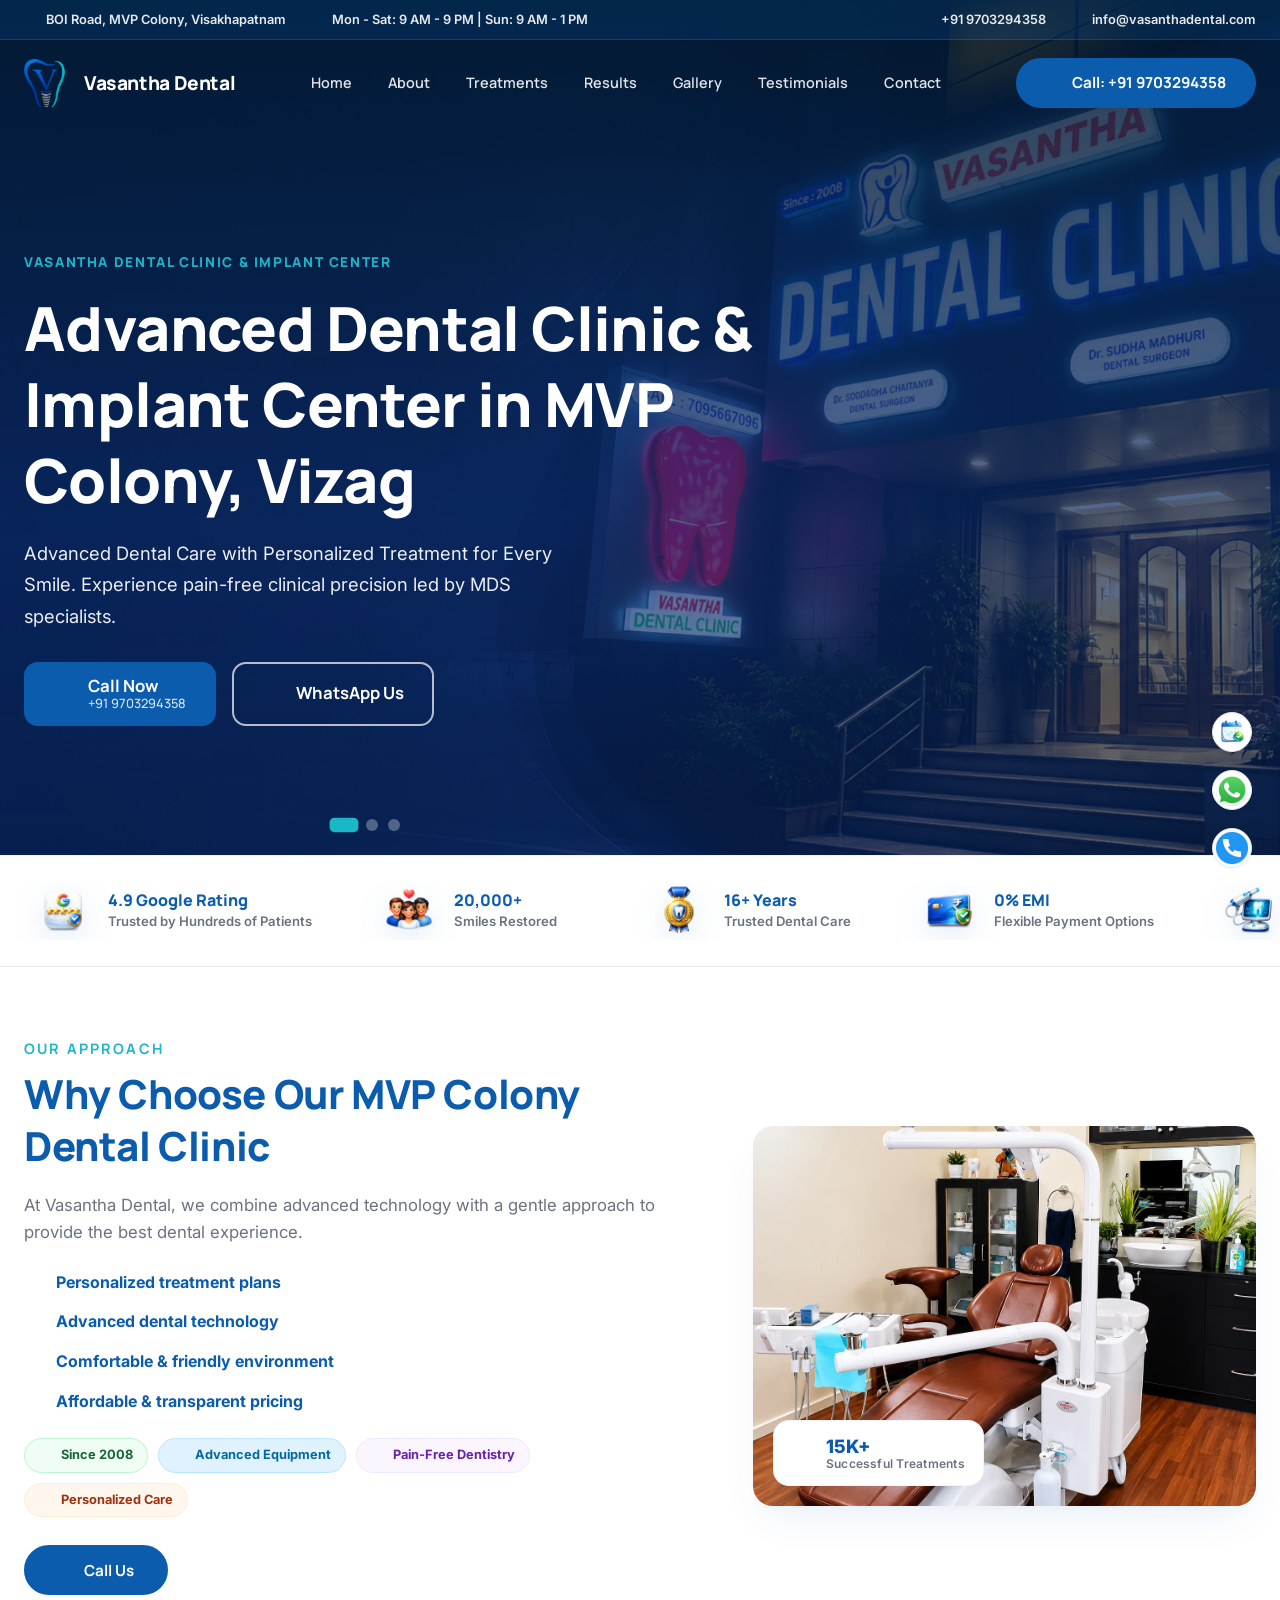
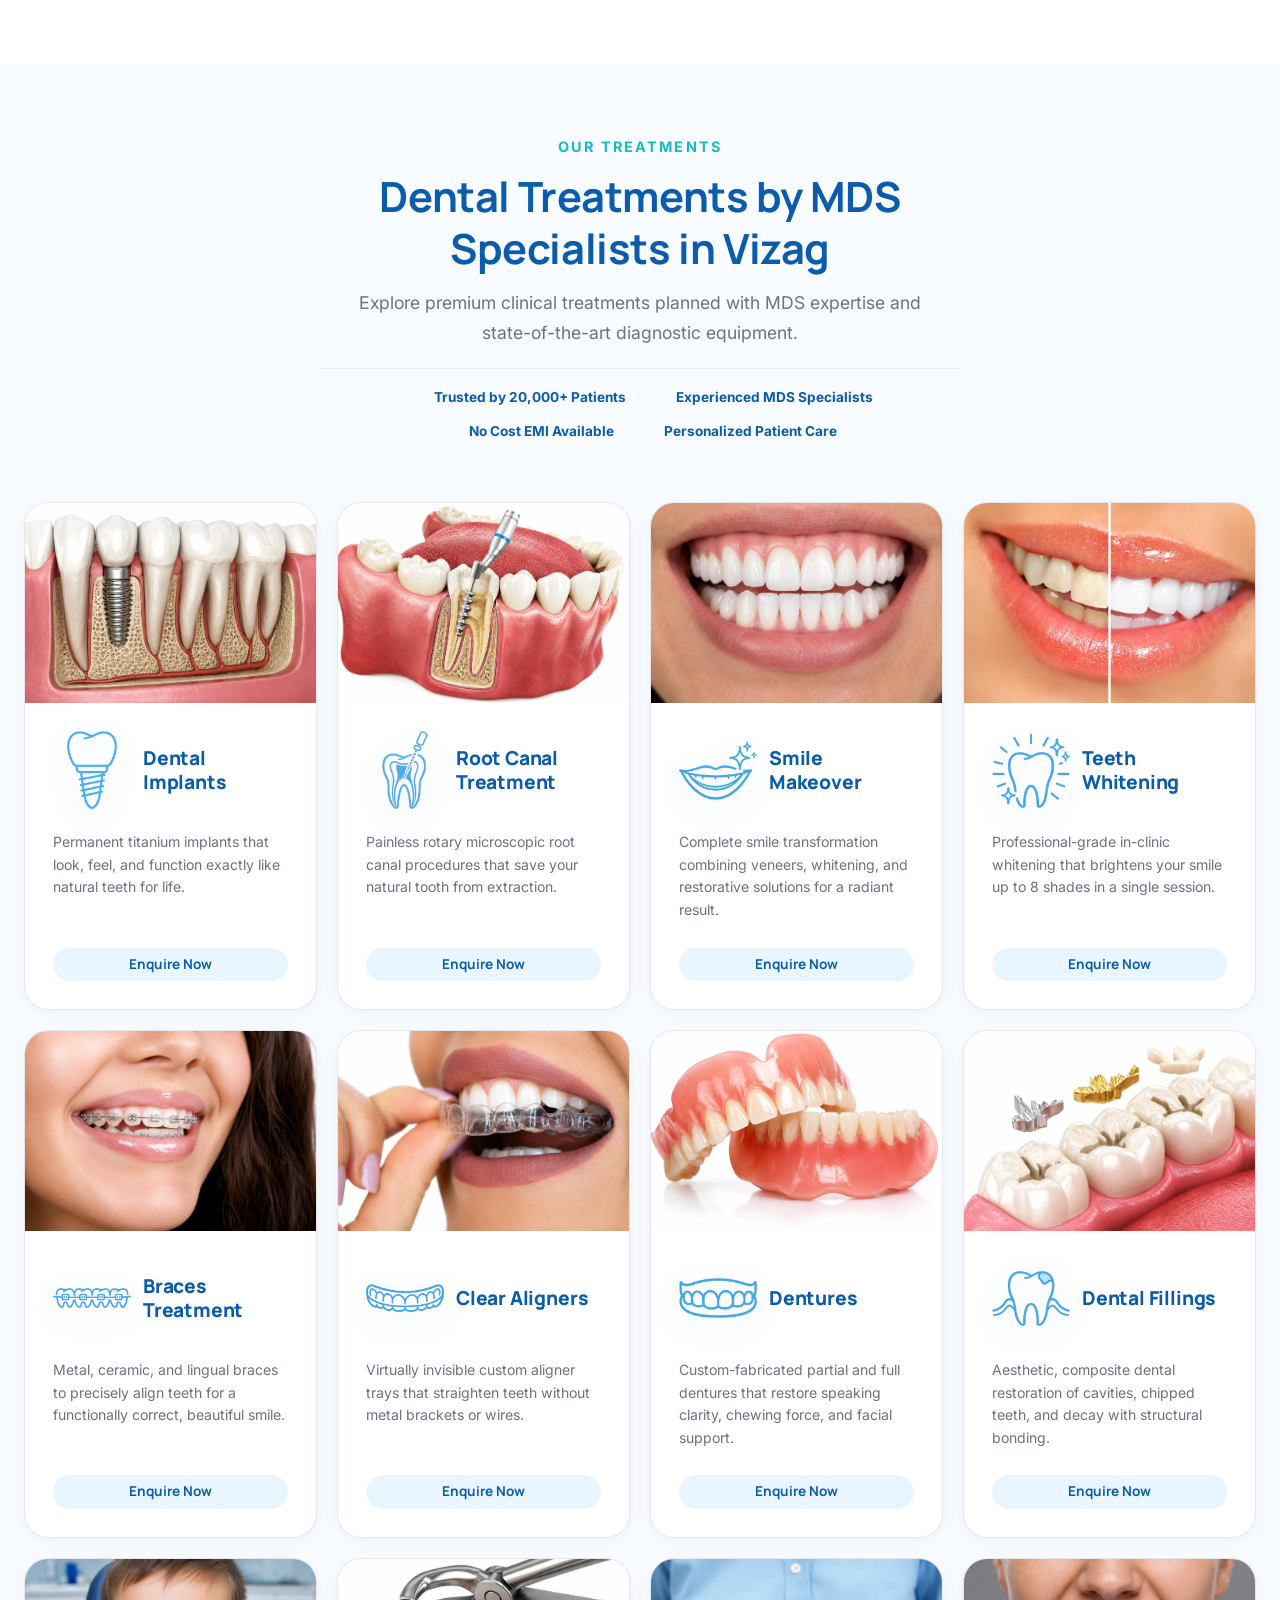
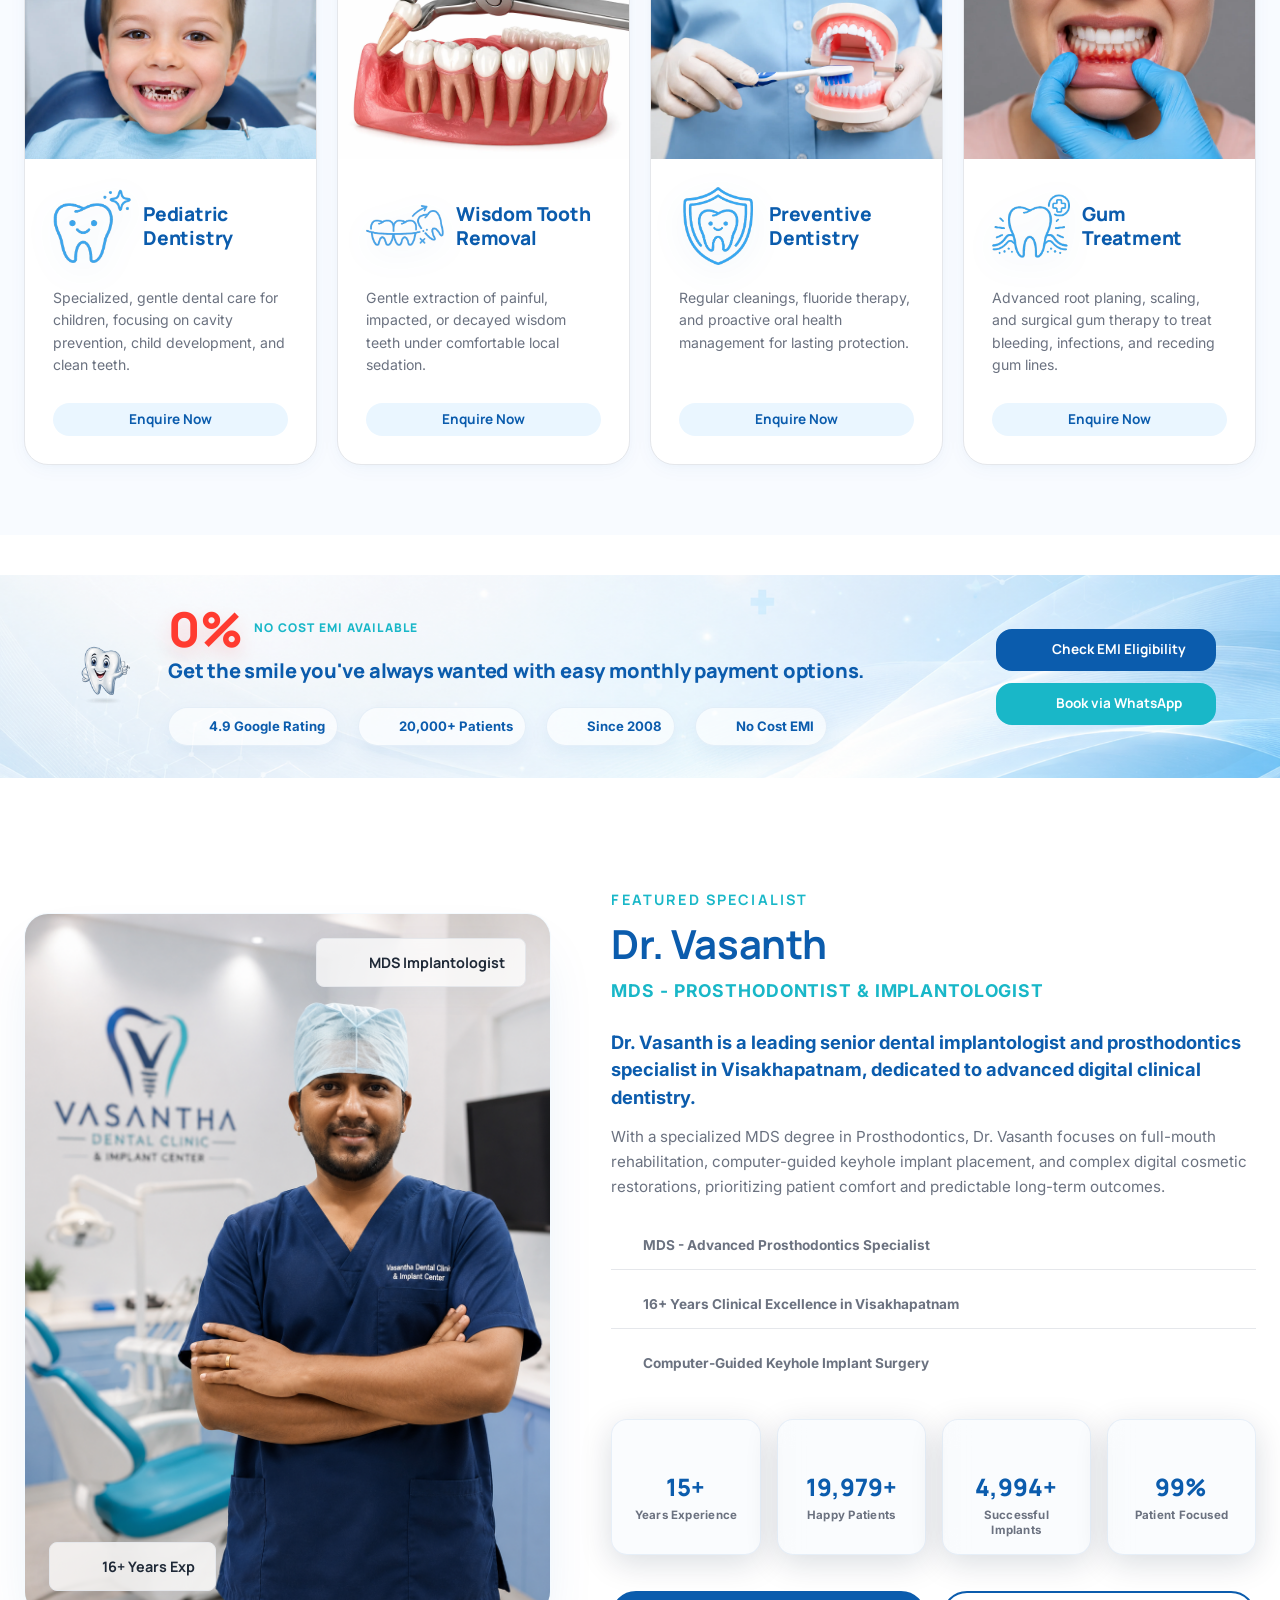
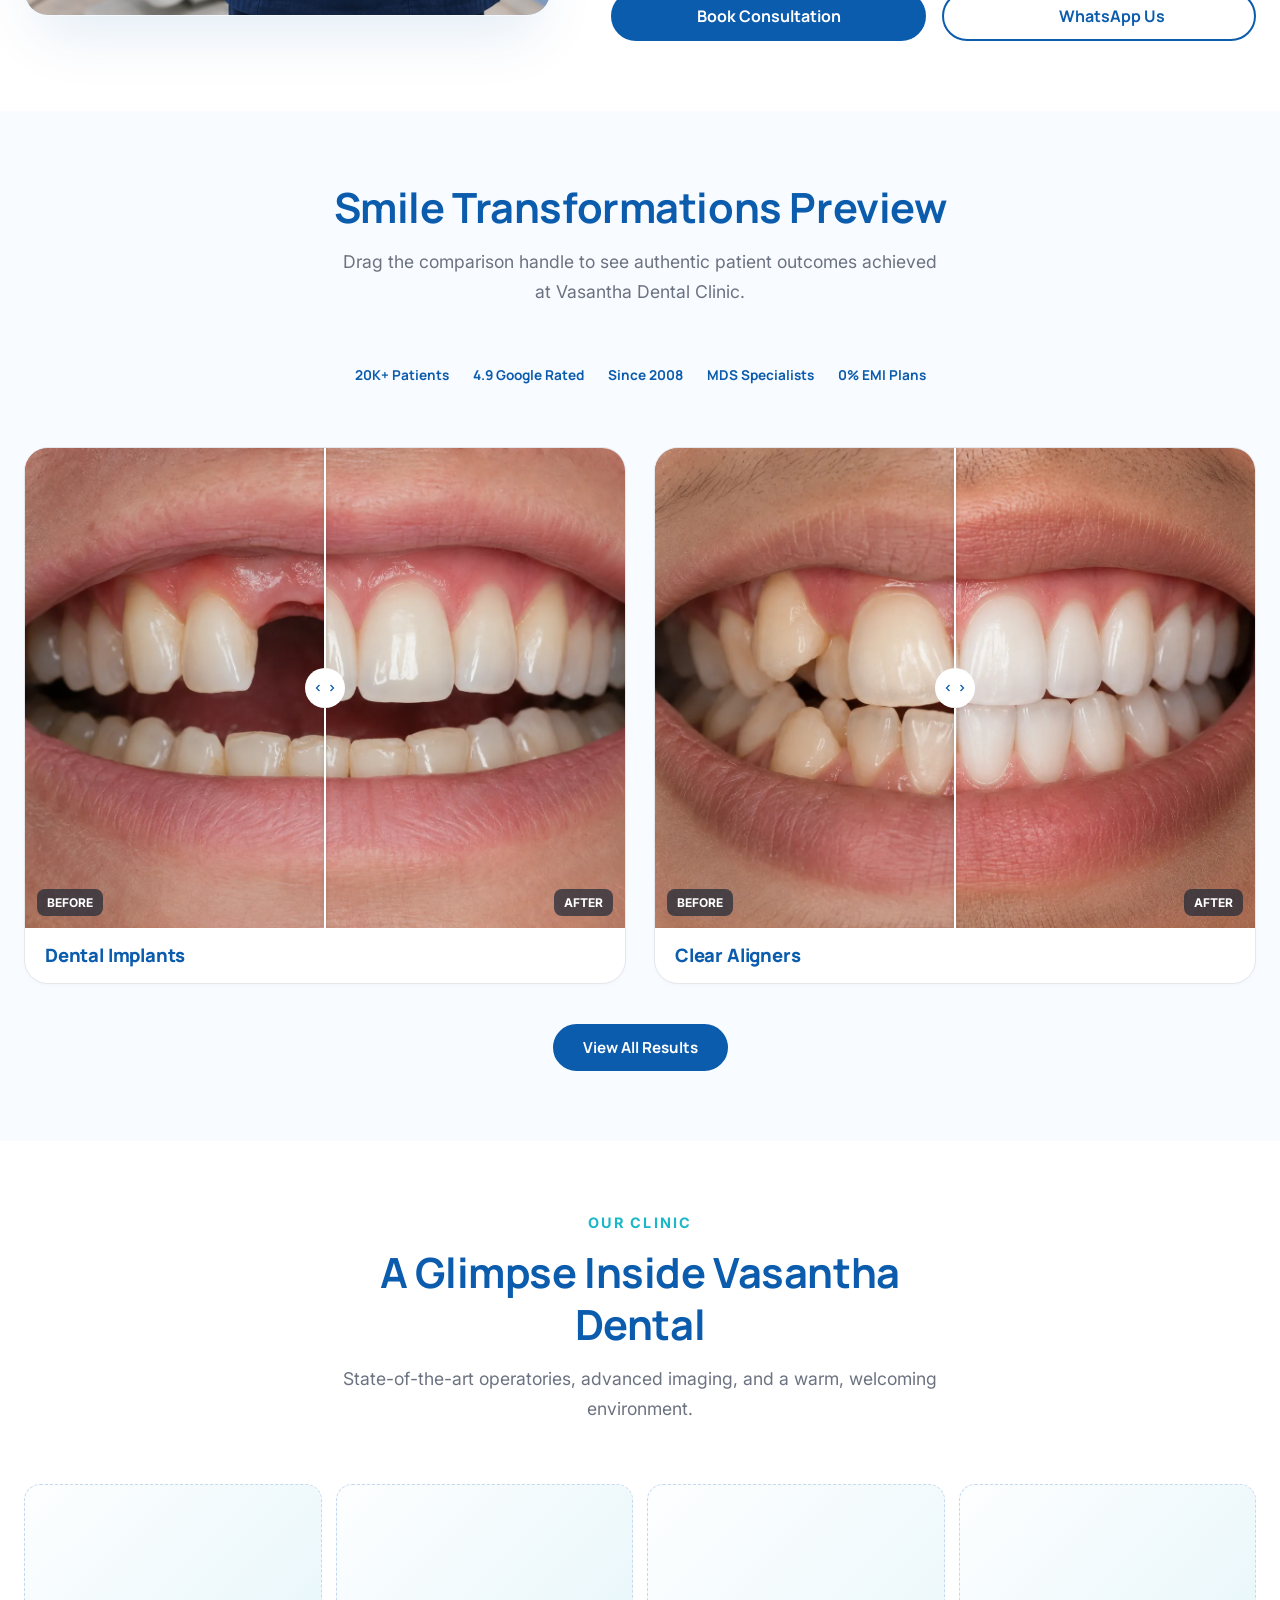
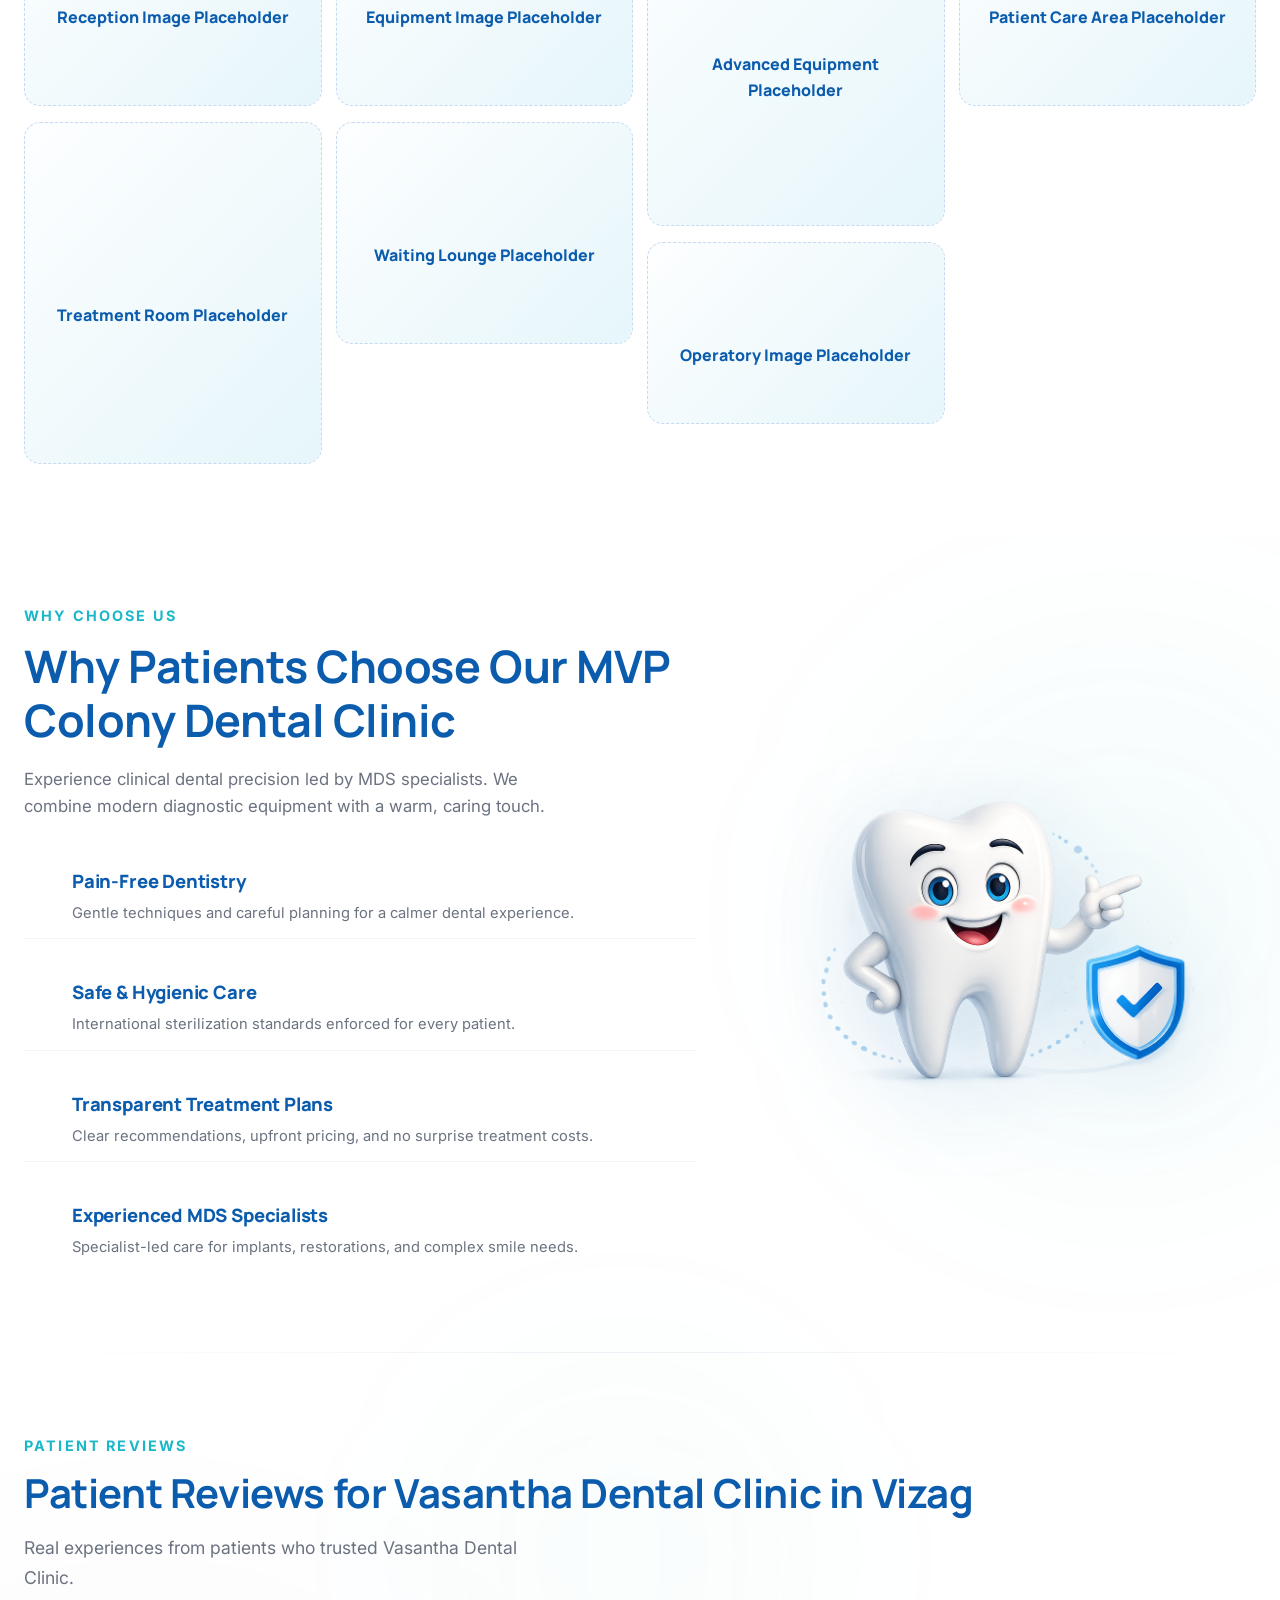
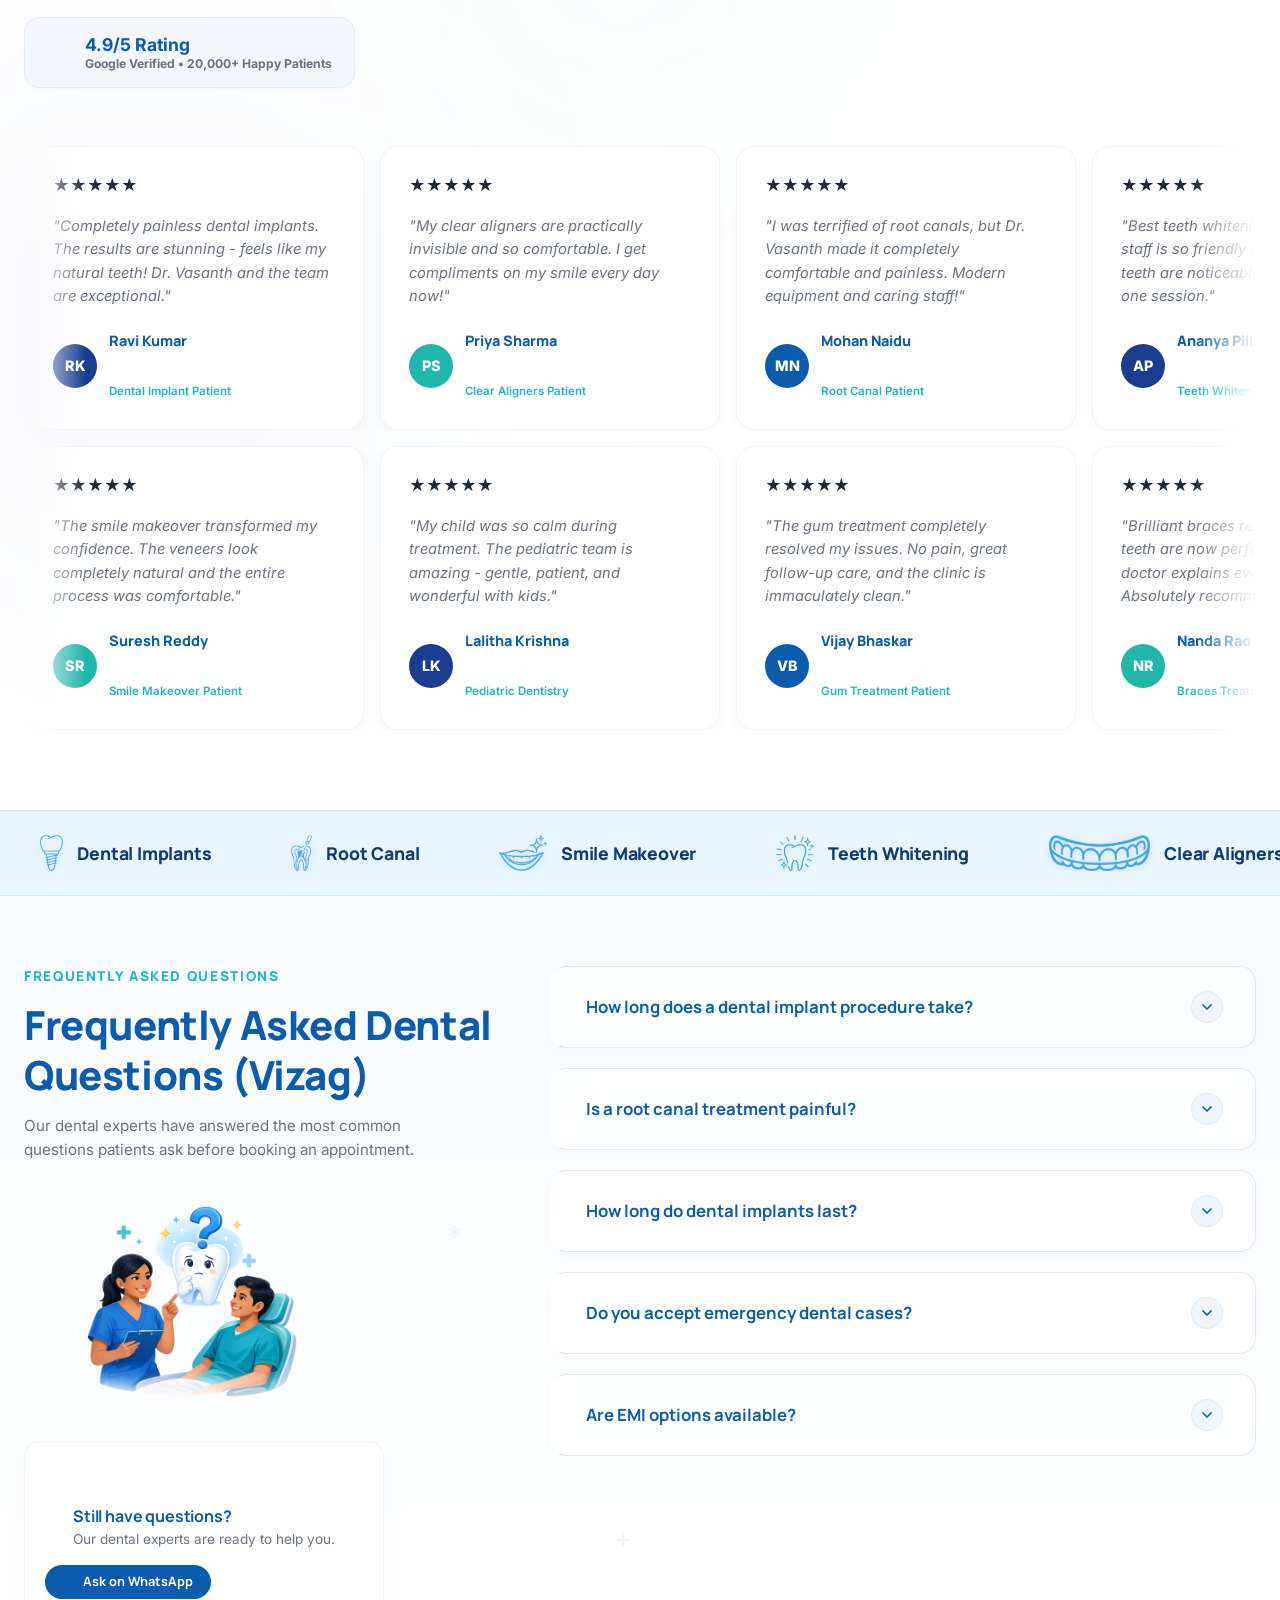
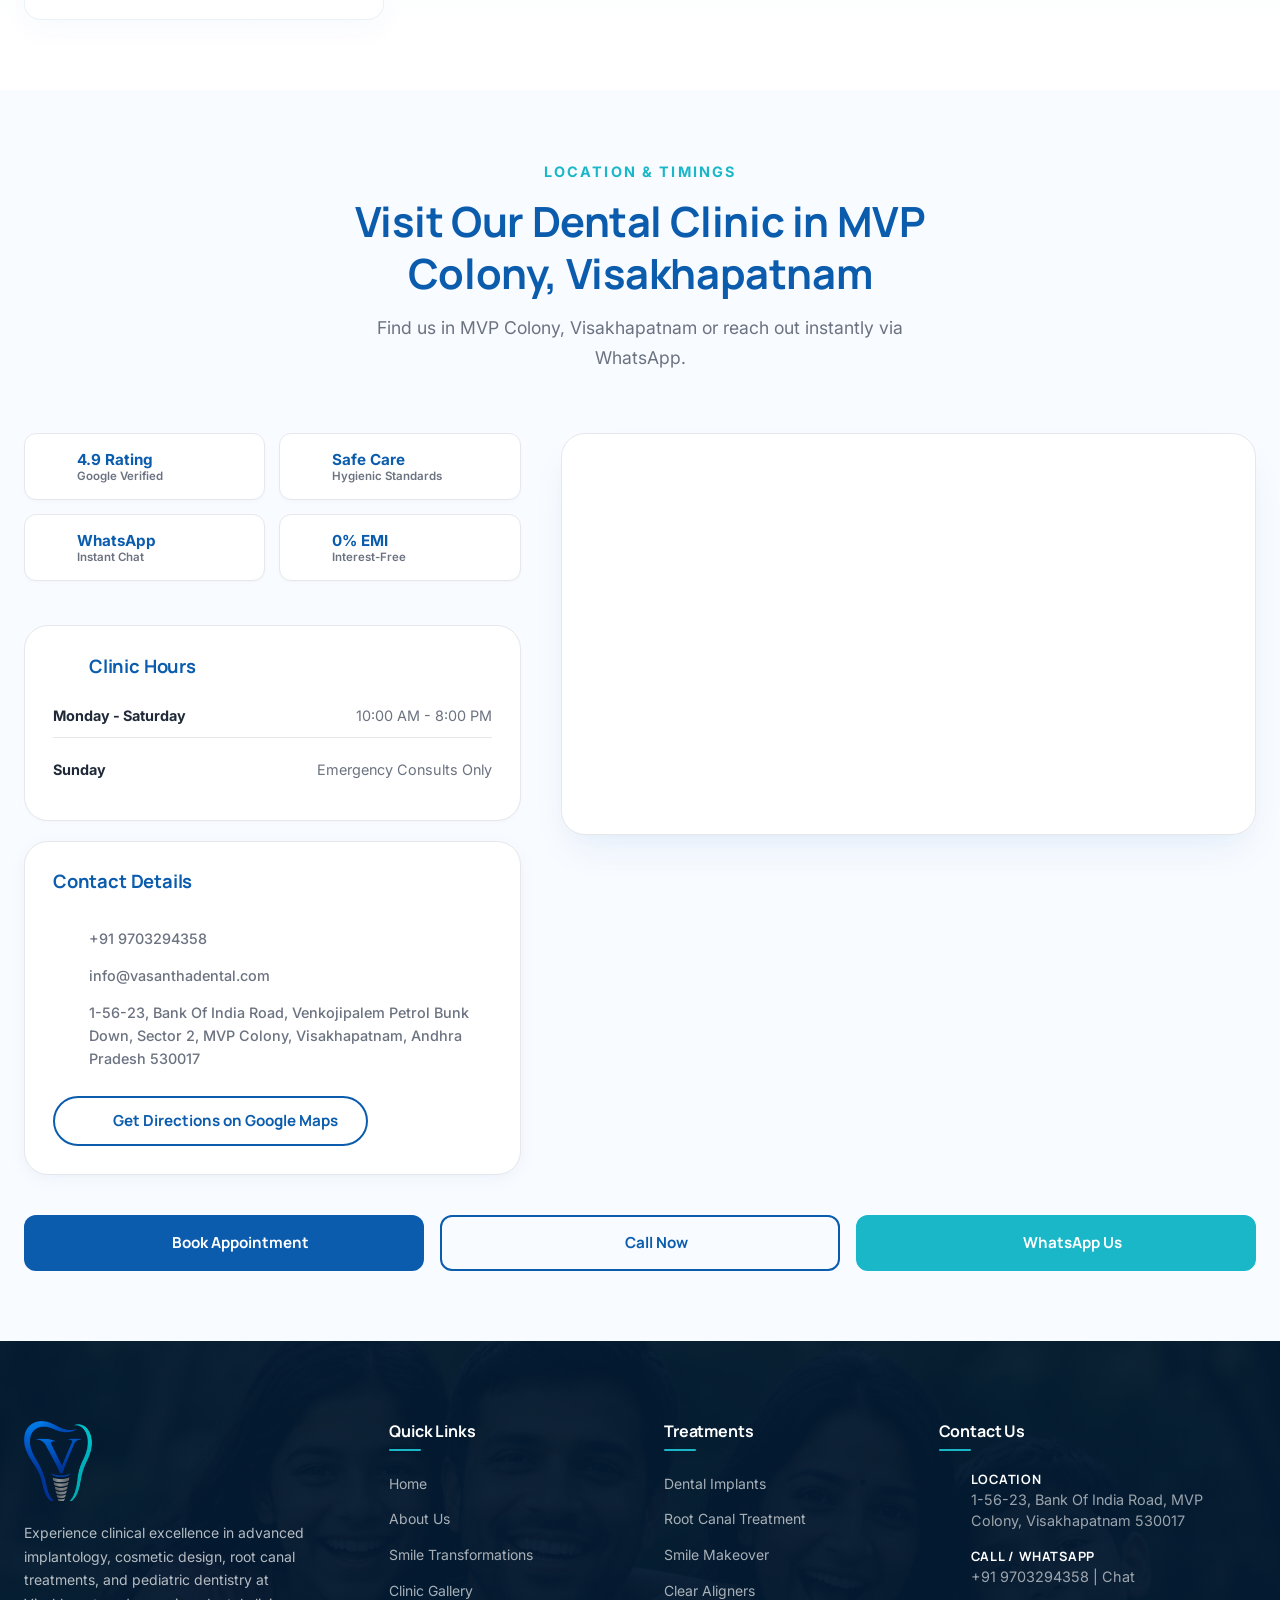
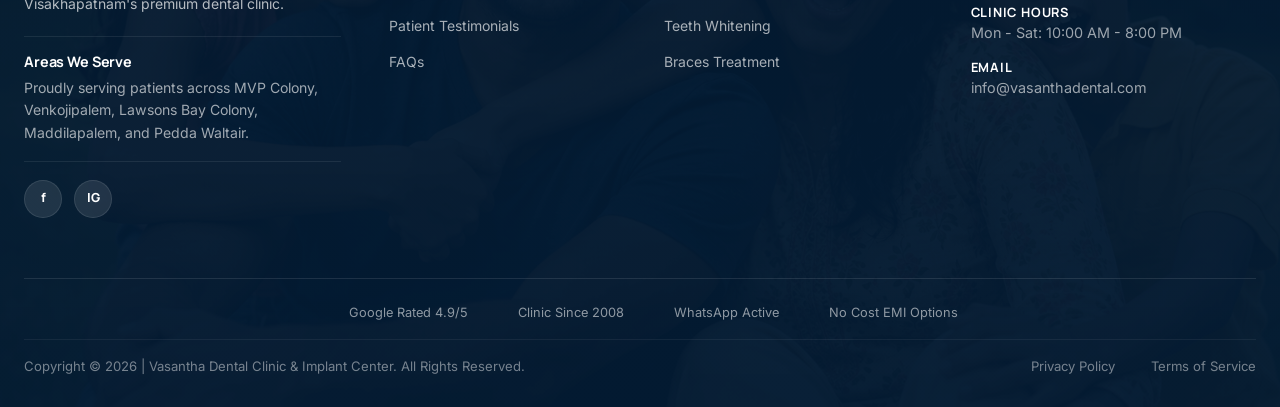
==== commit 8a217301: "Refine homepage UI and update treatments section" ====
--- a/index.html
+++ b/index.html
@@ -3,11 +3,51 @@
 <head>
   <meta charset="UTF-8">
   <meta name="viewport" content="width=device-width, initial-scale=1.0">
-  <title>Vasantha Dental Clinic & Implant Center | Visakhapatnam</title>
-  <meta name="description" content="Vasantha Dental Clinic & Implant Center in MVP Colony, Visakhapatnam. Premium dental care including implants, root canals, smile makeovers & more. Book your appointment today.">
+  <title>Best Dental Clinic in MVP Colony, Vizag | Vasantha Dental Clinic</title>
+  <meta name="description" content="Looking for a trusted dentist in MVP Colony, Vizag? Vasantha Dental Clinic offers dental implants, painless root canals, smile makeovers, MDS specialists, and 0% EMI options in Visakhapatnam.">
   <meta name="robots" content="index, follow, max-image-preview:large">
   <link rel="canonical" href="https://vasanthadental.com/">
   <link rel="icon" href="favicon.ico" sizes="32x32">
+
+  <script type="application/ld+json">
+  {
+    "@context": "https://schema.org",
+    "@type": "Dentist",
+    "name": "Vasantha Dental Clinic & Implant Center",
+    "image": "https://vasanthadental.com/assets/images/branding/logo.png",
+    "url": "https://vasanthadental.com/",
+    "telephone": "+91 9703294358",
+    "priceRange": "$$",
+    "address": {
+      "@type": "PostalAddress",
+      "streetAddress": "1-56-23, Bank Of India Road, Venkojipalem Petrol Bunk Down, Sector 2, MVP Colony",
+      "addressLocality": "Visakhapatnam",
+      "addressRegion": "Andhra Pradesh",
+      "postalCode": "530017",
+      "addressCountry": "IN"
+    },
+    "geo": {
+      "@type": "GeoCoordinates",
+      "latitude": 17.7463029,
+      "longitude": 83.3319483
+    },
+    "aggregateRating": {
+      "@type": "AggregateRating",
+      "ratingValue": "4.9",
+      "reviewCount": "149"
+    },
+    "openingHoursSpecification": [
+      {
+        "@type": "OpeningHoursSpecification",
+        "dayOfWeek": ["Monday", "Tuesday", "Wednesday", "Thursday", "Friday", "Saturday"],
+        "opens": "10:00",
+        "closes": "20:00"
+      }
+    ],
+    "areaServed": ["MVP Colony", "Venkojipalem", "Lawsons Bay Colony", "Maddilapalem", "Pedda Waltair", "Visakhapatnam"],
+    "medicalSpecialty": ["Dental Implants", "Root Canal", "Smile Makeover", "Orthodontics", "Pediatric Dentistry"]
+  }
+  </script>
 
   <!-- Fonts -->
   <link rel="preconnect" href="https://fonts.googleapis.com">
@@ -289,10 +329,36 @@
        HEADER / NAVBAR
        ========================================== -->
   <header class="header" id="header">
+    <!-- Top Info Bar -->
+    <div class="top-bar">
+      <div class="container top-bar-container">
+        <div class="top-bar-left">
+          <span class="top-bar-item">
+            <i data-lucide="map-pinned" class="top-bar-icon"></i>
+            <span>BOI Road, MVP Colony, Visakhapatnam</span>
+          </span>
+          <span class="top-bar-item">
+            <i data-lucide="clock-3" class="top-bar-icon"></i>
+            <span>Mon - Sat: 9 AM - 9 PM | Sun: 9 AM - 1 PM</span>
+          </span>
+        </div>
+        <div class="top-bar-right">
+          <a href="tel:+919703294358" class="top-bar-item top-bar-link">
+            <i data-lucide="phone-call" class="top-bar-icon"></i>
+            <span>+91 9703294358</span>
+          </a>
+          <a href="mailto:info@vasanthadental.com" class="top-bar-item top-bar-link">
+            <i data-lucide="mail" class="top-bar-icon"></i>
+            <span>info@vasanthadental.com</span>
+          </a>
+        </div>
+      </div>
+    </div>
+
     <div class="container header-container">
       <!-- Logo -->
       <a href="index.html" class="logo" aria-label="Vasantha Dental Clinic Home">
-        <img src="assets/images/branding/logo.png" alt="Vasantha Dental Clinic Logo" class="logo-img">
+        <img src="assets/images/branding/logo.png" alt="Vasantha Dental Clinic and Implant Center logo" class="logo-img">
         <span class="logo-text">Vasantha Dental</span>
       </a>
 
@@ -308,7 +374,10 @@
       </nav>
 
       <!-- CTA -->
-      <a href="tel:07095667096" class="btn btn-primary nav-cta">Call: 07095667096</a>
+      <a href="tel:+919703294358" class="btn btn-primary nav-cta" style="display: inline-flex; align-items: center; gap: 8px;">
+        <i data-lucide="phone-call" style="width: 18px; height: 18px; stroke: currentColor; fill: none; stroke-width: 2px;"></i>
+        <span>Call: +91 9703294358</span>
+      </a>
 
       <!-- Mobile Hamburger -->
       <button class="hamburger" id="hamburger" aria-label="Open menu" aria-expanded="false">
@@ -318,7 +387,7 @@
 
     <!-- Mobile Menu -->
     <div class="mobile-menu" id="mobile-menu" aria-hidden="true">
-      <button class="mobile-menu-close" id="mobile-menu-close" aria-label="Close menu">✕</button>
+      <button class="mobile-menu-close" id="mobile-menu-close" aria-label="Close menu">x</button>
       <nav class="mobile-nav">
         <a href="#home" class="mobile-nav-link">Home</a>
         <a href="#about" class="mobile-nav-link">About</a>
@@ -328,12 +397,12 @@
         <a href="#testimonials" class="mobile-nav-link">Testimonials</a>
         <a href="#contact" class="mobile-nav-link">Contact</a>
       </nav>
-      <a href="tel:07095667096" class="btn btn-primary" style="margin-top: 24px; width: 100%; display: block; text-align: center;">Call: 07095667096</a>
+      <a href="tel:+919703294358" class="btn btn-primary" style="margin-top: 24px; width: 100%; display: block; text-align: center;">Call: +91 9703294358</a>
     </div>
   </header>
 
   <!-- ==========================================
-       HERO SECTION — BACKROUND SLIDER WITH DOCTOR AND BOTTOM STRIP
+       HERO SECTION - BACKGROUND SLIDER WITH DOCTOR AND BOTTOM STRIP
        ========================================== -->
   <section class="hero-split-section" id="home">
     <!-- Sliding backgrounds (cross-fading) -->
@@ -341,19 +410,19 @@
       <div class="hero-bg-slide active">
         <picture>
           <source media="(max-width: 767px)" srcset="assets/images/mobileHeroBG1.png">
-          <img src="assets/images/branding/Herobg1.png" alt="Vasantha Dental Clinic" class="hero-slide-img" decoding="async">
+          <img src="assets/images/branding/Herobg1.png" alt="Vasantha Dental Clinic and Implant Center in MVP Colony Vizag" class="hero-slide-img" decoding="async">
         </picture>
       </div>
       <div class="hero-bg-slide">
         <picture>
           <source media="(max-width: 767px)" srcset="assets/images/mobileHeroBG2.png">
-          <img src="assets/images/branding/Herobg2.png" alt="Clinical Operatory" class="hero-slide-img" loading="lazy" decoding="async">
+          <img src="assets/images/branding/Herobg2.png" alt="Modern dental operatory at Vasantha Dental Clinic Visakhapatnam" class="hero-slide-img" loading="lazy" decoding="async">
         </picture>
       </div>
       <div class="hero-bg-slide">
         <picture>
           <source media="(max-width: 767px)" srcset="assets/images/mobileHeroBG3.png">
-          <img src="assets/images/branding/Herobg3.png" alt="Advanced Equipment" class="hero-slide-img" loading="lazy" decoding="async">
+          <img src="assets/images/branding/Herobg3.png" alt="Advanced dental equipment at Vasantha Dental Clinic MVP Colony" class="hero-slide-img" loading="lazy" decoding="async">
         </picture>
       </div>
     </div>
@@ -370,13 +439,19 @@
       <!-- Desktop & Tablet Hero Content (hidden on mobile < 768px) -->
       <div class="hero-split-left d-none-mobile">
         <span class="hero-eyebrow">VASANTHA DENTAL CLINIC &amp; IMPLANT CENTER</span>
-        <h1 style="font-weight: 800; font-size: clamp(2.6rem, 5.5vw, 4.2rem); margin-bottom: 24px; line-height: 1.15;">Healthy Smiles<br>Begin Here</h1>
+        <h1 style="font-weight: 800;">Advanced Dental Clinic &amp; Implant Center in MVP Colony, Vizag</h1>
         <p class="hero-subtext">Advanced Dental Care with Personalized Treatment for Every Smile. Experience pain-free clinical precision led by MDS specialists.</p>
-        <div class="hero-actions" style="margin-bottom: 0;">
-          <a href="tel:07095667096" class="btn btn-primary btn-lg" style="border-radius: var(--radius-full); padding: 16px 36px;">Call: 07095667096</a>
-          <a href="https://wa.me/919703294358?text=Hello%20Vasantha%20Dental%20Clinic%2C%20I%20would%20like%20to%20book%20a%20consultation." target="_blank" rel="noopener" class="btn btn-outline-white btn-lg btn-whatsapp-consult" style="border-radius: var(--radius-full); display: inline-flex; align-items: center; justify-content: center; gap: 10px; padding: 16px 36px;">
-            <svg width="20" height="20" viewBox="0 0 24 24" fill="currentColor"><path d="M12.012 2c-5.506 0-9.988 4.482-9.988 9.988 0 1.758.459 3.475 1.332 4.992l-1.356 4.962 5.076-1.332c1.47.801 3.12 1.224 4.806 1.224h.006c5.502 0 9.984-4.482 9.984-9.988 0-2.667-1.038-5.175-2.928-7.062-1.89-1.89-4.398-2.928-7.062-2.928z"/></svg>
-            WhatsApp Consultation
+        <div class="hero-actions" style="margin-bottom: 0; display: flex; gap: 16px; flex-wrap: wrap;">
+          <a href="tel:+919703294358" class="btn btn-primary btn-lg" style="border-radius: 14px; padding: 12px 28px; display: inline-flex; align-items: center; gap: 12px; text-decoration: none;">
+            <i data-lucide="phone-call" style="width: 22px; height: 22px; stroke: var(--white); fill: none; stroke-width: 2px;"></i>
+            <div style="display: flex; flex-direction: column; line-height: 1.2; text-align: left;">
+              <span style="font-size: 1.05rem; font-weight: 700; color: var(--white);">Call Now</span>
+              <span style="font-size: 0.8rem; opacity: 0.85; font-weight: 500; color: var(--white);">+91 9703294358</span>
+            </div>
+          </a>
+          <a href="https://wa.me/919703294358?text=Hello%20Vasantha%20Dental%20Clinic%2C%20I%20would%20like%20to%20book%20a%20consultation." target="_blank" rel="noopener" class="btn btn-outline-white btn-lg btn-whatsapp-consult" style="border-radius: 14px; padding: 12px 28px; display: inline-flex; align-items: center; justify-content: center; gap: 12px;">
+            <i data-lucide="message-circle" style="width: 22px; height: 22px; stroke: currentColor; fill: none; stroke-width: 2px;"></i>
+            <span style="font-size: 1.05rem; font-weight: 700;">WhatsApp Us</span>
           </a>
         </div>
       </div>
@@ -384,43 +459,44 @@
       <!-- Mobile Hero Content (visible only on mobile < 768px) -->
       <div class="hero-mobile-content d-block-mobile">
         <div class="hero-mobile-logo">
-          <img src="assets/images/branding/logo.png" alt="Vasantha Dental Clinic Logo" class="mobile-hero-logo-img">
-        </div>
-        <h1 class="mobile-hero-title">Healthy Smiles<br>Begin Here</h1>
+          <img src="assets/images/branding/logo.png" alt="Vasantha Dental Clinic and Implant Center logo" class="mobile-hero-logo-img">
+        </div>
+        <div class="mobile-hero-title">Advanced Dental Clinic &amp; Implant Center in MVP Colony, Vizag</div>
         <p class="mobile-hero-desc">Advanced Dental Care for Every Smile.</p>
-        <div class="mobile-hero-actions">
-          <button class="btn btn-primary btn-mobile-hero" data-open-booking data-booking-mode="booking">Book Appointment</button>
-          <a href="https://wa.me/919703294358?text=Hello%20Vasantha%20Dental%20Clinic%2C%20I%20would%20like%20to%20book%20a%20consultation." target="_blank" rel="noopener" class="btn btn-outline-white btn-mobile-hero">
-            <svg width="18" height="18" viewBox="0 0 24 24" fill="currentColor" style="margin-right: 6px;"><path d="M12.012 2c-5.506 0-9.988 4.482-9.988 9.988 0 1.758.459 3.475 1.332 4.992l-1.356 4.962 5.076-1.332c1.47.801 3.12 1.224 4.806 1.224h.006c5.502 0 9.984-4.482 9.984-9.988 0-2.667-1.038-5.175-2.928-7.062-1.89-1.89-4.398-2.928-7.062-2.928z"/></svg>
-            WhatsApp Consultation
+        <div class="mobile-hero-actions" style="display: flex; flex-direction: column; gap: 12px; width: 100%;">
+          <button class="btn btn-primary btn-mobile-hero" data-open-booking data-booking-mode="booking" style="display: inline-flex; align-items: center; justify-content: center; gap: 10px; padding: 14px; border-radius: 12px; font-weight: 700; width: 100%;">
+            <i data-lucide="calendar-check" style="width: 22px; height: 22px; stroke: var(--white); fill: none; stroke-width: 2px;"></i>
+            <span>Book Appointment</span>
+          </button>
+          <a href="https://wa.me/919703294358?text=Hello%20Vasantha%20Dental%20Clinic%2C%20I%20would%20like%20to%20book%20a%20consultation." target="_blank" rel="noopener" class="btn btn-outline-white btn-mobile-hero" style="display: inline-flex; align-items: center; justify-content: center; gap: 10px; padding: 14px; border-radius: 12px; font-weight: 700; width: 100%;">
+            <i data-lucide="message-circle" style="width: 22px; height: 22px; stroke: currentColor; fill: none; stroke-width: 2px;"></i>
+            <span>WhatsApp Us</span>
           </a>
         </div>
       </div>
     </div>
-
-    <!-- Highlights strip at the bottom of the hero section (Looping marquee) -->
-    <div class="hero-highlights-strip">
-      <div class="hero-highlights-track">
-        <div class="hero-highlights-inner">
-          <!-- Set 1 -->
-          <span class="hero-highlight-item"><span>★</span> 20,000+ Happy Patients</span>
-          <span class="hero-highlight-item"><span>★</span> Since 2008</span>
-          <span class="hero-highlight-item"><span>★</span> Advanced Technology</span>
-          <span class="hero-highlight-item"><span>★</span> Same Day Consultation</span>
-          <span class="hero-highlight-item"><span>★</span> No Cost EMI</span>
-          <!-- Set 2 -->
-          <span class="hero-highlight-item"><span>★</span> 20,000+ Happy Patients</span>
-          <span class="hero-highlight-item"><span>★</span> Since 2008</span>
-          <span class="hero-highlight-item"><span>★</span> Advanced Technology</span>
-          <span class="hero-highlight-item"><span>★</span> Same Day Consultation</span>
-          <span class="hero-highlight-item"><span>★</span> No Cost EMI</span>
-          <!-- Set 3 -->
-          <span class="hero-highlight-item"><span>★</span> 20,000+ Happy Patients</span>
-          <span class="hero-highlight-item"><span>★</span> Since 2008</span>
-          <span class="hero-highlight-item"><span>★</span> Advanced Technology</span>
-          <span class="hero-highlight-item"><span>★</span> Same Day Consultation</span>
-          <span class="hero-highlight-item"><span>★</span> No Cost EMI</span>
-        </div>
+  </section>
+
+  <!-- Premium Scrolling Trust Banner -->
+  <section class="quick-info-strip" aria-label="Clinic trust highlights">
+    <div class="quick-info-marquee">
+      <div class="quick-info-track">
+        <div class="quick-info-item"><img src="assets/images/Google Rating Icon.png" alt="" class="quick-info-img" loading="lazy"><div class="quick-info-content"><span class="quick-info-title">4.9 Google Rating</span><span class="quick-info-subtitle">Trusted by Hundreds of Patients</span></div></div>
+        <div class="quick-info-item"><img src="assets/images/Happy Patients.png" alt="" class="quick-info-img" loading="lazy"><div class="quick-info-content"><span class="quick-info-title">20,000+</span><span class="quick-info-subtitle">Smiles Restored</span></div></div>
+        <div class="quick-info-item"><img src="assets/images/Trusted Since 2008.png" alt="" class="quick-info-img" loading="lazy"><div class="quick-info-content"><span class="quick-info-title">16+ Years</span><span class="quick-info-subtitle">Trusted Dental Care</span></div></div>
+        <div class="quick-info-item"><img src="assets/images/No Cost EMI.png" alt="" class="quick-info-img" loading="lazy"><div class="quick-info-content"><span class="quick-info-title">0% EMI</span><span class="quick-info-subtitle">Flexible Payment Options</span></div></div>
+        <div class="quick-info-item"><img src="assets/images/Advanced Technology.png" alt="" class="quick-info-img" loading="lazy"><div class="quick-info-content"><span class="quick-info-title">Advanced Technology</span><span class="quick-info-subtitle">Advanced Dental Technology</span></div></div>
+        <div class="quick-info-item"><img src="assets/images/Safe &amp; Hygienic Care.png" alt="" class="quick-info-img" loading="lazy"><div class="quick-info-content"><span class="quick-info-title">Safe &amp; Hygienic Care</span><span class="quick-info-subtitle">International Sterilization</span></div></div>
+        <div class="quick-info-item"><img src="assets/images/Experienced Dental Team.png" alt="" class="quick-info-img" loading="lazy"><div class="quick-info-content"><span class="quick-info-title">Experienced Dental Team</span><span class="quick-info-subtitle">MDS Specialists</span></div></div>
+        <div class="quick-info-item"><img src="assets/images/Affordable Treatment.png" alt="" class="quick-info-img" loading="lazy"><div class="quick-info-content"><span class="quick-info-title">Affordable Treatment</span><span class="quick-info-subtitle">Quality Care Within Budget</span></div></div>
+        <div class="quick-info-item" aria-hidden="true"><img src="assets/images/Google Rating Icon.png" alt="" class="quick-info-img" loading="lazy"><div class="quick-info-content"><span class="quick-info-title">4.9 Google Rating</span><span class="quick-info-subtitle">Trusted by Hundreds of Patients</span></div></div>
+        <div class="quick-info-item" aria-hidden="true"><img src="assets/images/Happy Patients.png" alt="" class="quick-info-img" loading="lazy"><div class="quick-info-content"><span class="quick-info-title">20,000+</span><span class="quick-info-subtitle">Smiles Restored</span></div></div>
+        <div class="quick-info-item" aria-hidden="true"><img src="assets/images/Trusted Since 2008.png" alt="" class="quick-info-img" loading="lazy"><div class="quick-info-content"><span class="quick-info-title">16+ Years</span><span class="quick-info-subtitle">Trusted Dental Care</span></div></div>
+        <div class="quick-info-item" aria-hidden="true"><img src="assets/images/No Cost EMI.png" alt="" class="quick-info-img" loading="lazy"><div class="quick-info-content"><span class="quick-info-title">0% EMI</span><span class="quick-info-subtitle">Flexible Payment Options</span></div></div>
+        <div class="quick-info-item" aria-hidden="true"><img src="assets/images/Advanced Technology.png" alt="" class="quick-info-img" loading="lazy"><div class="quick-info-content"><span class="quick-info-title">Advanced Technology</span><span class="quick-info-subtitle">Advanced Dental Technology</span></div></div>
+        <div class="quick-info-item" aria-hidden="true"><img src="assets/images/Safe &amp; Hygienic Care.png" alt="" class="quick-info-img" loading="lazy"><div class="quick-info-content"><span class="quick-info-title">Safe &amp; Hygienic Care</span><span class="quick-info-subtitle">International Sterilization</span></div></div>
+        <div class="quick-info-item" aria-hidden="true"><img src="assets/images/Experienced Dental Team.png" alt="" class="quick-info-img" loading="lazy"><div class="quick-info-content"><span class="quick-info-title">Experienced Dental Team</span><span class="quick-info-subtitle">MDS Specialists</span></div></div>
+        <div class="quick-info-item" aria-hidden="true"><img src="assets/images/Affordable Treatment.png" alt="" class="quick-info-img" loading="lazy"><div class="quick-info-content"><span class="quick-info-title">Affordable Treatment</span><span class="quick-info-subtitle">Quality Care Within Budget</span></div></div>
       </div>
     </div>
   </section>
@@ -435,38 +511,50 @@
         <!-- About Content (Left) -->
         <div class="about-content" style="padding-right: 20px;">
           <span class="hero-eyebrow" style="color: var(--secondary); text-align: left; margin-bottom: 8px;">OUR APPROACH</span>
-          <h2 style="font-size: clamp(2rem, 3.5vw, 2.5rem); font-weight: 800; line-height: 1.3;">We Care For Your Smile <span style="color: var(--secondary);">Like Family</span></h2>
+          <h2 style="font-size: clamp(2rem, 3.5vw, 2.5rem); font-weight: 800; line-height: 1.3;">Why Choose Our MVP Colony Dental Clinic</h2>
           <p class="about-desc" style="font-size: 1.05rem; color: var(--muted); margin-bottom: 24px;">At Vasantha Dental, we combine advanced technology with a gentle approach to provide the best dental experience.</p>
           
           <div class="about-checklist" style="display: flex; flex-direction: column; gap: 14px; margin-bottom: 24px;">
             <div class="about-check-item" style="display: flex; align-items: center; gap: 12px; font-weight: 700; color: var(--primary);">
-              <span class="about-check-icon" style="width: 24px; height: 24px; border-radius: 50%; background: #e0f2fe; color: var(--secondary); display: flex; align-items: center; justify-content: center; font-size: 0.9rem;">✓</span>
+              <i data-lucide="check-circle" style="width: 20px; height: 20px; stroke: var(--secondary); stroke-width: 2.5px; fill: none; flex-shrink: 0;"></i>
               Personalized treatment plans
             </div>
             <div class="about-check-item" style="display: flex; align-items: center; gap: 12px; font-weight: 700; color: var(--primary);">
-              <span class="about-check-icon" style="width: 24px; height: 24px; border-radius: 50%; background: #e0f2fe; color: var(--secondary); display: flex; align-items: center; justify-content: center; font-size: 0.9rem;">✓</span>
+              <i data-lucide="check-circle" style="width: 20px; height: 20px; stroke: var(--secondary); stroke-width: 2.5px; fill: none; flex-shrink: 0;"></i>
               Advanced dental technology
             </div>
             <div class="about-check-item" style="display: flex; align-items: center; gap: 12px; font-weight: 700; color: var(--primary);">
-              <span class="about-check-icon" style="width: 24px; height: 24px; border-radius: 50%; background: #e0f2fe; color: var(--secondary); display: flex; align-items: center; justify-content: center; font-size: 0.9rem;">✓</span>
+              <i data-lucide="check-circle" style="width: 20px; height: 20px; stroke: var(--secondary); stroke-width: 2.5px; fill: none; flex-shrink: 0;"></i>
               Comfortable &amp; friendly environment
             </div>
             <div class="about-check-item" style="display: flex; align-items: center; gap: 12px; font-weight: 700; color: var(--primary);">
-              <span class="about-check-icon" style="width: 24px; height: 24px; border-radius: 50%; background: #e0f2fe; color: var(--secondary); display: flex; align-items: center; justify-content: center; font-size: 0.9rem;">✓</span>
+              <i data-lucide="check-circle" style="width: 20px; height: 20px; stroke: var(--secondary); stroke-width: 2.5px; fill: none; flex-shrink: 0;"></i>
               Affordable &amp; transparent pricing
             </div>
           </div>
 
           <!-- About trust badges row -->
           <div class="about-trust-badges" style="display: flex; flex-wrap: wrap; gap: 10px; margin-bottom: 28px;">
-            <span class="about-badge" style="background: #f0fdf4; border: 1px solid #bbf7d0; color: #166534; padding: 6px 14px; border-radius: var(--radius-full); font-size: 0.8rem; font-weight: 700; display: inline-flex; align-items: center; gap: 6px;">✔ Since 2008</span>
-            <span class="about-badge" style="background: #e0f2fe; border: 1px solid #bae6fd; color: #0369a1; padding: 6px 14px; border-radius: var(--radius-full); font-size: 0.8rem; font-weight: 700; display: inline-flex; align-items: center; gap: 6px;">✔ Advanced Equipment</span>
-            <span class="about-badge" style="background: #faf5ff; border: 1px solid #f3e8ff; color: #6b21a8; padding: 6px 14px; border-radius: var(--radius-full); font-size: 0.8rem; font-weight: 700; display: inline-flex; align-items: center; gap: 6px;">✔ Pain-Free Dentistry</span>
-            <span class="about-badge" style="background: #fff7ed; border: 1px solid #ffedd5; color: #9a3412; padding: 6px 14px; border-radius: var(--radius-full); font-size: 0.8rem; font-weight: 700; display: inline-flex; align-items: center; gap: 6px;">✔ Personalized Care</span>
-          </div>
-
-          <a href="tel:07095667096" class="btn btn-primary" style="border-radius: var(--radius-full); padding: 14px 32px; display: inline-flex; align-items: center; gap: 8px;">
-            <svg width="18" height="18" viewBox="0 0 24 24" fill="none" stroke="currentColor" stroke-width="2.5" style="transform: rotate(0deg);"><path d="M22 16.92v3a2 2 0 0 1-2.18 2 19.79 19.79 0 0 1-8.63-3.07 19.5 19.5 0 0 1-6-6 19.79 19.79 0 0 1-3.07-8.67A2 2 0 0 1 4.11 2h3a2 2 0 0 1 2 1.72 12.84 12.84 0 0 0 .7 2.81 2 2 0 0 1-.45 2.11L8.09 9.91a16 16 0 0 0 6 6l1.27-1.27a2 2 0 0 1 2.11-.45 12.84 12.84 0 0 0 .7a2 2 0 0 1 2.2 16.92z"></path></svg>
+            <span class="about-badge" style="background: #f0fdf4; border: 1px solid #bbf7d0; color: #166534; padding: 6px 14px; border-radius: var(--radius-full); font-size: 0.8rem; font-weight: 700; display: inline-flex; align-items: center; gap: 8px;">
+              <i data-lucide="award" style="width: 14px; height: 14px; stroke: currentColor; fill: none; stroke-width: 2px;"></i>
+              Since 2008
+            </span>
+            <span class="about-badge" style="background: #e0f2fe; border: 1px solid #bae6fd; color: #0369a1; padding: 6px 14px; border-radius: var(--radius-full); font-size: 0.8rem; font-weight: 700; display: inline-flex; align-items: center; gap: 8px;">
+              <i data-lucide="stethoscope" style="width: 14px; height: 14px; stroke: currentColor; fill: none; stroke-width: 2px;"></i>
+              Advanced Equipment
+            </span>
+            <span class="about-badge" style="background: #faf5ff; border: 1px solid #f3e8ff; color: #6b21a8; padding: 6px 14px; border-radius: var(--radius-full); font-size: 0.8rem; font-weight: 700; display: inline-flex; align-items: center; gap: 8px;">
+              <i data-lucide="smile-plus" style="width: 14px; height: 14px; stroke: currentColor; fill: none; stroke-width: 2px;"></i>
+              Pain-Free Dentistry
+            </span>
+            <span class="about-badge" style="background: #fff7ed; border: 1px solid #ffedd5; color: #9a3412; padding: 6px 14px; border-radius: var(--radius-full); font-size: 0.8rem; font-weight: 700; display: inline-flex; align-items: center; gap: 8px;">
+              <i data-lucide="heart" style="width: 14px; height: 14px; stroke: currentColor; fill: none; stroke-width: 2px;"></i>
+              Personalized Care
+            </span>
+          </div>
+
+          <a href="tel:+919703294358" class="btn btn-primary" style="border-radius: var(--radius-full); padding: 14px 32px; display: inline-flex; align-items: center; gap: 8px;">
+            <i data-lucide="phone-call" style="width: 18px; height: 18px; stroke: var(--white); fill: none; stroke-width: 2px;"></i>
             Call Us
           </a>
         </div>
@@ -474,13 +562,11 @@
         <!-- Visual Column (Right) -->
         <div class="about-visual" style="position: relative; max-height: 380px;">
           <div class="about-img-wrap" style="position: relative; border-radius: 20px; overflow: hidden; box-shadow: var(--shadow-lg); height: 380px; width: 100%;">
-            <img src="assets/images/our approach.webp" alt="Vasantha Dental Clinic Operatory Room" style="width: 100%; height: 100%; object-fit: cover; display: block;">
+            <img src="assets/images/our approach.webp" alt="Modern dental operatory at Vasantha Dental Clinic in MVP Colony Visakhapatnam" style="width: 100%; height: 100%; object-fit: cover; display: block;">
             
             <!-- Overlay Stats Box -->
             <div class="about-stats-badge" style="position: absolute; bottom: 20px; left: 20px; background: var(--white); border-radius: 16px; padding: 14px 18px; display: flex; align-items: center; gap: 12px; box-shadow: var(--shadow-lg); border: 1px solid rgba(0,0,0,0.04); z-index: 5;">
-              <div class="about-badge-icon" style="width: 40px; height: 40px; border-radius: 10px; background: #e0f2fe; color: var(--secondary); display: flex; align-items: center; justify-content: center;">
-                <svg width="20" height="20" viewBox="0 0 24 24" fill="none" stroke="currentColor" stroke-width="2" stroke-linecap="round" stroke-linejoin="round"><path d="M17 21v-2a4 4 0 0 0-4-4H5a4 4 0 0 0-4 4v2"></path><circle cx="9" cy="7" r="4"></circle><path d="M23 21v-2a4 4 0 0 0-3-3.87"></path><path d="M16 3.13a4 4 0 0 1 0 7.75"></path></svg>
-              </div>
+              <i data-lucide="users" style="width: 22px; height: 22px; stroke: var(--secondary); stroke-width: 2.5px; fill: none; flex-shrink: 0;"></i>
               <div style="display: flex; flex-direction: column; line-height: 1.2;">
                 <strong style="font-size: 1.15rem; font-weight: 800; color: var(--primary);">15K+</strong>
                 <span style="font-size: 0.75rem; font-weight: 600; color: var(--muted); letter-spacing: 0.02em;">Successful Treatments</span>
@@ -500,26 +586,26 @@
     <div class="container">
       <div class="section-heading">
         <span class="section-eyebrow">OUR TREATMENTS</span>
-        <h2>Comprehensive Specialist Care</h2>
+        <h2>Dental Treatments by MDS Specialists in Vizag</h2>
         <p class="section-desc">Explore premium clinical treatments planned with MDS expertise and state-of-the-art diagnostic equipment.</p>
         
         <!-- Treatments Trust Banner -->
-        <div class="treatment-trust-banner" style="display: flex; flex-wrap: wrap; justify-content: center; gap: 12px 20px; margin-top: 20px; border-top: 1px solid rgba(0,0,0,0.06); padding-top: 18px; width: 100%;">
+        <div class="treatment-trust-banner" style="display: flex; flex-wrap: wrap; justify-content: center; gap: 12px 24px; margin-top: 20px; border-top: 1px solid rgba(0,0,0,0.06); padding-top: 18px; width: 100%;">
           <span style="font-size: 0.85rem; font-weight: 700; color: var(--primary); display: inline-flex; align-items: center; gap: 8px;">
-            <svg width="15" height="15" viewBox="0 0 24 24" fill="none" stroke="currentColor" stroke-width="2" stroke-linecap="round" stroke-linejoin="round"><path d="M12 22s8-4 8-10V5l-8-3-8 3v7c0 6 8 10 8 10z"/><polyline points="9 12 11 14 15 10"/></svg>
+            <i data-lucide="users" style="width: 18px; height: 18px; stroke: currentColor; fill: none; stroke-width: 2px;"></i>
             Trusted by 20,000+ Patients
           </span>
           <span style="font-size: 0.85rem; font-weight: 700; color: var(--primary); display: inline-flex; align-items: center; gap: 8px;">
-            <svg width="15" height="15" viewBox="0 0 24 24" fill="none" stroke="currentColor" stroke-width="2" stroke-linecap="round" stroke-linejoin="round"><rect x="3" y="3" width="18" height="18" rx="2"/><line x1="8" y1="12" x2="16" y2="12"/><line x1="12" y1="8" x2="12" y2="16"/></svg>
-            Premium Digital Dentistry
+            <i data-lucide="award" style="width: 18px; height: 18px; stroke: currentColor; fill: none; stroke-width: 2px;"></i>
+            Experienced MDS Specialists
           </span>
           <span style="font-size: 0.85rem; font-weight: 700; color: var(--primary); display: inline-flex; align-items: center; gap: 8px;">
-            <svg width="15" height="15" viewBox="0 0 24 24" fill="none" stroke="currentColor" stroke-width="2" stroke-linecap="round" stroke-linejoin="round"><rect x="1" y="4" width="22" height="16" rx="2"/><line x1="1" y1="10" x2="23" y2="10"/></svg>
+            <i data-lucide="wallet" style="width: 18px; height: 18px; stroke: currentColor; fill: none; stroke-width: 2px;"></i>
             No Cost EMI Available
           </span>
           <span style="font-size: 0.85rem; font-weight: 700; color: var(--primary); display: inline-flex; align-items: center; gap: 8px;">
-            <svg width="15" height="15" viewBox="0 0 24 24" fill="none" stroke="currentColor" stroke-width="2" stroke-linecap="round" stroke-linejoin="round"><circle cx="12" cy="12" r="3"/><path d="M19.07 4.93a10 10 0 0 1 0 14.14M4.93 4.93a10 10 0 0 0 0 14.14"/></svg>
-            Modern Technology
+            <i data-lucide="heart-handshake" style="width: 18px; height: 18px; stroke: currentColor; fill: none; stroke-width: 2px;"></i>
+            Personalized Patient Care
           </span>
         </div>
       </div>
@@ -528,180 +614,180 @@
         <!-- 1. Dental Implants -->
         <article class="treatment-card stagger-item">
           <div class="treatment-img-wrap">
-            <img src="assets/images/dentalImplants.webp" alt="Dental Implants" loading="lazy">
+            <img src="assets/images/dentalImplants.webp" alt="Dental implant treatment by MDS specialists in Visakhapatnam" loading="lazy">
           </div>
           <div class="treatment-card-content">
-            <div class="treatment-card-icon">
-              <img src="assets/images/treatmentsicons/DentalImplants_icon.png" alt="Dental Implants Icon" class="treatment-card-icon-img">
-            </div>
-            <h3>Dental Implants</h3>
+            <div class="treatment-card-header">
+              <img src="assets/images/treatmentsicons/DentalImplants_icon.png" alt="" class="treatment-card-icon-png" loading="lazy">
+              <h3>Dental Implants</h3>
+            </div>
             <p>Permanent titanium implants that look, feel, and function exactly like natural teeth for life.</p>
-            <button class="btn btn-outline btn-sm treatment-card-btn" data-open-booking data-treatment="Dental Implants" data-booking-mode="details">Get Treatment Details</button>
+            <button class="btn btn-outline btn-sm treatment-card-btn" data-open-booking data-treatment="Dental Implants" data-booking-mode="details">Enquire Now</button>
           </div>
         </article>
 
         <!-- 2. Root Canal Treatment -->
         <article class="treatment-card stagger-item">
           <div class="treatment-img-wrap">
-            <img src="assets/images/Root Canal Treatment.webp" alt="Root Canal Treatment" loading="lazy">
+            <img src="assets/images/Root Canal Treatment.webp" alt="Painless root canal therapy at Vasantha Dental MVP Colony" loading="lazy">
           </div>
           <div class="treatment-card-content">
-            <div class="treatment-card-icon">
-              <img src="assets/images/treatmentsicons/Root Canal_icon.png" alt="Root Canal Icon" class="treatment-card-icon-img">
-            </div>
-            <h3>Root Canal Treatment</h3>
+            <div class="treatment-card-header">
+              <img src="assets/images/treatmentsicons/Root Canal_icon.png" alt="" class="treatment-card-icon-png" loading="lazy">
+              <h3>Root Canal Treatment</h3>
+            </div>
             <p>Painless rotary microscopic root canal procedures that save your natural tooth from extraction.</p>
-            <button class="btn btn-outline btn-sm treatment-card-btn" data-open-booking data-treatment="Root Canal" data-booking-mode="details">Get Treatment Details</button>
+            <button class="btn btn-outline btn-sm treatment-card-btn" data-open-booking data-treatment="Root Canal" data-booking-mode="details">Enquire Now</button>
           </div>
         </article>
 
         <!-- 3. Smile Makeover -->
         <article class="treatment-card stagger-item">
           <div class="treatment-img-wrap">
-            <img src="assets/images/SmileMakeOver.webp" alt="Smile Makeover" loading="lazy">
+            <img src="assets/images/SmileMakeOver.webp" alt="Smile makeover treatment at Vasantha Dental Clinic Vizag" loading="lazy">
           </div>
           <div class="treatment-card-content">
-            <div class="treatment-card-icon">
-              <img src="assets/images/treatmentsicons/Smile Makeover_icon.png" alt="Smile Makeover Icon" class="treatment-card-icon-img">
-            </div>
-            <h3>Smile Makeover</h3>
+            <div class="treatment-card-header">
+              <img src="assets/images/treatmentsicons/Smile Makeover_icon.png" alt="" class="treatment-card-icon-png" loading="lazy">
+              <h3>Smile Makeover</h3>
+            </div>
             <p>Complete smile transformation combining veneers, whitening, and restorative solutions for a radiant result.</p>
-            <button class="btn btn-outline btn-sm treatment-card-btn" data-open-booking data-treatment="Smile Makeover" data-booking-mode="details">Get Treatment Details</button>
+            <button class="btn btn-outline btn-sm treatment-card-btn" data-open-booking data-treatment="Smile Makeover" data-booking-mode="details">Enquire Now</button>
           </div>
         </article>
 
         <!-- 4. Teeth Whitening -->
         <article class="treatment-card stagger-item">
           <div class="treatment-img-wrap">
-            <img src="assets/images/Teeth Whitening.webp" alt="Teeth Whitening" loading="lazy">
+            <img src="assets/images/Teeth Whitening.webp" alt="Professional teeth whitening at Vasantha Dental Clinic Visakhapatnam" loading="lazy">
           </div>
           <div class="treatment-card-content">
-            <div class="treatment-card-icon">
-              <img src="assets/images/treatmentsicons/Teeth Whitening_icon.png" alt="Teeth Whitening Icon" class="treatment-card-icon-img">
-            </div>
-            <h3>Teeth Whitening</h3>
+            <div class="treatment-card-header">
+              <img src="assets/images/treatmentsicons/Teeth Whitening_icon.png" alt="" class="treatment-card-icon-png" loading="lazy">
+              <h3>Teeth Whitening</h3>
+            </div>
             <p>Professional-grade in-clinic whitening that brightens your smile up to 8 shades in a single session.</p>
-            <button class="btn btn-outline btn-sm treatment-card-btn" data-open-booking data-treatment="Teeth Whitening" data-booking-mode="details">Get Treatment Details</button>
+            <button class="btn btn-outline btn-sm treatment-card-btn" data-open-booking data-treatment="Teeth Whitening" data-booking-mode="details">Enquire Now</button>
           </div>
         </article>
 
         <!-- 5. Braces Treatment -->
         <article class="treatment-card stagger-item">
           <div class="treatment-img-wrap">
-            <img src="assets/images/Braces Treatment.webp" alt="Braces Treatment" loading="lazy">
+            <img src="assets/images/Braces Treatment.webp" alt="Braces treatment by dental specialists in MVP Colony Vizag" loading="lazy">
           </div>
           <div class="treatment-card-content">
-            <div class="treatment-card-icon">
-              <img src="assets/images/treatmentsicons/Braces Treatment_icon.png" alt="Braces Icon" class="treatment-card-icon-img">
-            </div>
-            <h3>Braces Treatment</h3>
+            <div class="treatment-card-header">
+              <img src="assets/images/treatmentsicons/Braces Treatment_icon.png" alt="" class="treatment-card-icon-png" loading="lazy">
+              <h3>Braces Treatment</h3>
+            </div>
             <p>Metal, ceramic, and lingual braces to precisely align teeth for a functionally correct, beautiful smile.</p>
-            <button class="btn btn-outline btn-sm treatment-card-btn" data-open-booking data-treatment="Braces" data-booking-mode="details">Get Treatment Details</button>
+            <button class="btn btn-outline btn-sm treatment-card-btn" data-open-booking data-treatment="Braces" data-booking-mode="details">Enquire Now</button>
           </div>
         </article>
 
         <!-- 6. Clear Aligners -->
         <article class="treatment-card stagger-item">
           <div class="treatment-img-wrap">
-            <img src="assets/images/Clear Aligners.webp" alt="Clear Aligners" loading="lazy">
+            <img src="assets/images/Clear Aligners.webp" alt="Clear aligner treatment at Vasantha Dental Clinic MVP Colony" loading="lazy">
           </div>
           <div class="treatment-card-content">
-            <div class="treatment-card-icon">
-              <img src="assets/images/treatmentsicons/Clear Aligners_icon.png" alt="Clear Aligners Icon" class="treatment-card-icon-img">
-            </div>
-            <h3>Clear Aligners</h3>
+            <div class="treatment-card-header">
+              <img src="assets/images/treatmentsicons/Clear Aligners_icon.png" alt="" class="treatment-card-icon-png" loading="lazy">
+              <h3>Clear Aligners</h3>
+            </div>
             <p>Virtually invisible custom aligner trays that straighten teeth without metal brackets or wires.</p>
-            <button class="btn btn-outline btn-sm treatment-card-btn" data-open-booking data-treatment="Clear Aligners" data-booking-mode="details">Get Treatment Details</button>
+            <button class="btn btn-outline btn-sm treatment-card-btn" data-open-booking data-treatment="Clear Aligners" data-booking-mode="details">Enquire Now</button>
           </div>
         </article>
 
         <!-- 7. Dentures -->
         <article class="treatment-card stagger-item">
           <div class="treatment-img-wrap">
-            <img src="assets/images/Denture.webp" alt="Dentures" loading="lazy">
+            <img src="assets/images/Denture.webp" alt="Custom dentures treatment at Vasantha Dental Clinic Visakhapatnam" loading="lazy">
           </div>
           <div class="treatment-card-content">
-            <div class="treatment-card-icon">
-              <img src="assets/images/treatmentsicons/Dentures_icon.png" alt="Dentures Icon" class="treatment-card-icon-img">
-            </div>
-            <h3>Dentures</h3>
+            <div class="treatment-card-header">
+              <img src="assets/images/treatmentsicons/Dentures_icon.png" alt="" class="treatment-card-icon-png" loading="lazy">
+              <h3>Dentures</h3>
+            </div>
             <p>Custom-fabricated partial and full dentures that restore speaking clarity, chewing force, and facial support.</p>
-            <button class="btn btn-outline btn-sm treatment-card-btn" data-open-booking data-treatment="Dentures" data-booking-mode="details">Get Treatment Details</button>
+            <button class="btn btn-outline btn-sm treatment-card-btn" data-open-booking data-treatment="Dentures" data-booking-mode="details">Enquire Now</button>
           </div>
         </article>
 
         <!-- 8. Dental Fillings -->
         <article class="treatment-card stagger-item">
           <div class="treatment-img-wrap">
-            <img src="assets/images/Dental Fillings.webp" alt="Dental Fillings" loading="lazy">
+            <img src="assets/images/Dental Fillings.webp" alt="Tooth colored dental fillings at Vasantha Dental Clinic Vizag" loading="lazy">
           </div>
           <div class="treatment-card-content">
-            <div class="treatment-card-icon">
-              <img src="assets/images/treatmentsicons/Dental Fillings_icon.png" alt="Dental Fillings Icon" class="treatment-card-icon-img">
-            </div>
-            <h3>Dental Fillings</h3>
+            <div class="treatment-card-header">
+              <img src="assets/images/treatmentsicons/Dental Fillings_icon.png" alt="" class="treatment-card-icon-png" loading="lazy">
+              <h3>Dental Fillings</h3>
+            </div>
             <p>Aesthetic, composite dental restoration of cavities, chipped teeth, and decay with structural bonding.</p>
-            <button class="btn btn-outline btn-sm treatment-card-btn" data-open-booking data-treatment="Dental Fillings" data-booking-mode="details">Get Treatment Details</button>
+            <button class="btn btn-outline btn-sm treatment-card-btn" data-open-booking data-treatment="Dental Fillings" data-booking-mode="details">Enquire Now</button>
           </div>
         </article>
 
         <!-- 9. Pediatric Dentistry -->
         <article class="treatment-card stagger-item">
           <div class="treatment-img-wrap">
-            <img src="assets/images/Pediatric Dentistry.webp" alt="Pediatric Dentistry" loading="lazy">
+            <img src="assets/images/Pediatric Dentistry.webp" alt="Pediatric dentistry for children at Vasantha Dental Clinic MVP Colony" loading="lazy">
           </div>
           <div class="treatment-card-content">
-            <div class="treatment-card-icon">
-              <img src="assets/images/treatmentsicons/Pediatric Dentistry_icon.png" alt="Pediatric Dentistry Icon" class="treatment-card-icon-img">
-            </div>
-            <h3>Pediatric Dentistry</h3>
+            <div class="treatment-card-header">
+              <img src="assets/images/treatmentsicons/Pediatric Dentistry_icon.png" alt="" class="treatment-card-icon-png" loading="lazy">
+              <h3>Pediatric Dentistry</h3>
+            </div>
             <p>Specialized, gentle dental care for children, focusing on cavity prevention, child development, and clean teeth.</p>
-            <button class="btn btn-outline btn-sm treatment-card-btn" data-open-booking data-treatment="Pediatric Dentistry" data-booking-mode="details">Get Treatment Details</button>
+            <button class="btn btn-outline btn-sm treatment-card-btn" data-open-booking data-treatment="Pediatric Dentistry" data-booking-mode="details">Enquire Now</button>
           </div>
         </article>
 
         <!-- 10. Wisdom Tooth Removal -->
         <article class="treatment-card stagger-item">
           <div class="treatment-img-wrap">
-            <img src="assets/images/Wisdom Tooth Removal.webp" alt="Wisdom Tooth Removal" loading="lazy">
+            <img src="assets/images/Wisdom Tooth Removal.webp" alt="Wisdom tooth removal at Vasantha Dental Clinic Visakhapatnam" loading="lazy">
           </div>
           <div class="treatment-card-content">
-            <div class="treatment-card-icon">
-              <img src="assets/images/treatmentsicons/Wisdom Tooth_icon.png" alt="Wisdom Tooth Icon" class="treatment-card-icon-img">
-            </div>
-            <h3>Wisdom Tooth Removal</h3>
+            <div class="treatment-card-header">
+              <img src="assets/images/treatmentsicons/Wisdom Tooth_icon.png" alt="" class="treatment-card-icon-png" loading="lazy">
+              <h3>Wisdom Tooth Removal</h3>
+            </div>
             <p>Gentle extraction of painful, impacted, or decayed wisdom teeth under comfortable local sedation.</p>
-            <button class="btn btn-outline btn-sm treatment-card-btn" data-open-booking data-treatment="Wisdom Tooth Removal" data-booking-mode="details">Get Treatment Details</button>
+            <button class="btn btn-outline btn-sm treatment-card-btn" data-open-booking data-treatment="Wisdom Tooth Removal" data-booking-mode="details">Enquire Now</button>
           </div>
         </article>
 
         <!-- 11. Preventive Dentistry -->
         <article class="treatment-card stagger-item">
           <div class="treatment-img-wrap">
-            <img src="assets/images/preventive dentistry.webp" alt="Preventive Dentistry" loading="lazy">
+            <img src="assets/images/preventive dentistry.webp" alt="Preventive dental care at Vasantha Dental Clinic MVP Colony" loading="lazy">
           </div>
           <div class="treatment-card-content">
-            <div class="treatment-card-icon">
-              <img src="assets/images/treatmentsicons/Preventive Dentistry_icon.png" alt="Preventive Dentistry Icon" class="treatment-card-icon-img">
-            </div>
-            <h3>Preventive Dentistry</h3>
+            <div class="treatment-card-header">
+              <img src="assets/images/treatmentsicons/Preventive Dentistry_icon.png" alt="" class="treatment-card-icon-png" loading="lazy">
+              <h3>Preventive Dentistry</h3>
+            </div>
             <p>Regular cleanings, fluoride therapy, and proactive oral health management for lasting protection.</p>
-            <button class="btn btn-outline btn-sm treatment-card-btn" data-open-booking data-treatment="Preventive Dentistry" data-booking-mode="details">Get Treatment Details</button>
+            <button class="btn btn-outline btn-sm treatment-card-btn" data-open-booking data-treatment="Preventive Dentistry" data-booking-mode="details">Enquire Now</button>
           </div>
         </article>
 
         <!-- 12. Gum Treatment -->
         <article class="treatment-card stagger-item">
           <div class="treatment-img-wrap">
-            <img src="assets/images/GumTreatement.webp" alt="Gum Treatment" loading="lazy">
+            <img src="assets/images/GumTreatement.webp" alt="Gum treatment by dental specialists at Vasantha Dental Vizag" loading="lazy">
           </div>
           <div class="treatment-card-content">
-            <div class="treatment-card-icon">
-              <img src="assets/images/treatmentsicons/Gum Treatment_icon.png" alt="Gum Treatment Icon" class="treatment-card-icon-img">
-            </div>
-            <h3>Gum Treatment</h3>
+            <div class="treatment-card-header">
+              <img src="assets/images/treatmentsicons/Gum Treatment_icon.png" alt="" class="treatment-card-icon-png" loading="lazy">
+              <h3>Gum Treatment</h3>
+            </div>
             <p>Advanced root planing, scaling, and surgical gum therapy to treat bleeding, infections, and receding gum lines.</p>
-            <button class="btn btn-outline btn-sm treatment-card-btn" data-open-booking data-treatment="Gum Treatment" data-booking-mode="details">Get Treatment Details</button>
+            <button class="btn btn-outline btn-sm treatment-card-btn" data-open-booking data-treatment="Gum Treatment" data-booking-mode="details">Enquire Now</button>
           </div>
         </article>
       </div>
@@ -709,7 +795,7 @@
   </section>
 
   <!-- ==========================================
-       EMI PROMOTIONAL BANNER — FULL WIDTH (Relocated above doctor section)
+       EMI PROMOTIONAL BANNER - FULL WIDTH (Relocated above doctor section)
        ========================================== -->
   <section class="emi-promo-section reveal">
     <div class="emi-promo-inner" style="background-image: url('assets/images/emiBG.png'); border-radius: 0; width: 100%;">
@@ -718,39 +804,41 @@
         <div class="emi-promo-content-row">
           <!-- Mascot -->
           <div class="emi-mascot-col">
-            <img src="assets/images/emi_element.png" alt="Happy Tooth Mascot" class="emi-mascot-img">
+            <img src="assets/images/emi_element.png" alt="0 percent EMI dental treatment payment option at Vasantha Dental Clinic Vizag" class="emi-mascot-img">
           </div>
           <div class="emi-text-col">
-            <span class="emi-eyebrow-text"><span style="color: #ff3b30; font-weight: 800; font-size: 1.1rem; vertical-align: middle;">0%</span> NO COST EMI AVAILABLE</span>
+            <span class="emi-eyebrow-text"><span class="emi-zero-highlight">0%</span> NO COST EMI AVAILABLE</span>
             <h2 class="emi-banner-title">Get the smile you've always wanted with easy monthly payment options.</h2>
             <!-- Trust Indicators using custom icons -->
             <div class="emi-trust-items-row">
               <div class="emi-trust-item-card">
-                <img src="assets/images/Google Rating Icon.png" alt="Google Rating" class="emi-trust-icon-img">
+                <i data-lucide="star" style="width: 20px; height: 20px; stroke: var(--primary); stroke-width: 2.5px; fill: none; flex-shrink: 0;"></i>
                 <span>4.9 Google Rating</span>
               </div>
               <div class="emi-trust-item-card">
-                <img src="assets/images/Happy Patients.png" alt="Happy Patients" class="emi-trust-icon-img">
+                <i data-lucide="users" style="width: 20px; height: 20px; stroke: var(--primary); stroke-width: 2.5px; fill: none; flex-shrink: 0;"></i>
                 <span>20,000+ Patients</span>
               </div>
               <div class="emi-trust-item-card">
-                <img src="assets/images/Since 2008.png" alt="Since 2008" class="emi-trust-icon-img">
+                <i data-lucide="award" style="width: 20px; height: 20px; stroke: var(--primary); stroke-width: 2.5px; fill: none; flex-shrink: 0;"></i>
                 <span>Since 2008</span>
               </div>
               <div class="emi-trust-item-card">
-                <img src="assets/images/EMI.png" alt="No Cost EMI" class="emi-trust-icon-img">
+                <i data-lucide="wallet" style="width: 20px; height: 20px; stroke: var(--primary); stroke-width: 2.5px; fill: none; flex-shrink: 0;"></i>
                 <span>No Cost EMI</span>
               </div>
-              <div class="emi-trust-item-card">
-                <img src="assets/images/Digital Dentistry.png" alt="Digital Dentistry" class="emi-trust-icon-img">
-                <span>Digital Dentistry</span>
-              </div>
             </div>
           </div>
           <!-- Actions -->
-          <div class="emi-actions-col">
-            <button class="btn btn-primary emi-btn-blue" data-open-booking>Check EMI Eligibility</button>
-            <button class="btn btn-secondary emi-btn-teal" data-open-booking>Book via WhatsApp</button>
+          <div class="emi-actions-col" style="display: flex; flex-direction: column; gap: 12px;">
+            <button class="btn btn-primary emi-btn-blue" data-open-booking style="display: inline-flex; align-items: center; justify-content: center; gap: 8px;">
+              <i data-lucide="calendar-check" style="width: 18px; height: 18px; stroke: currentColor; fill: none; stroke-width: 2px;"></i>
+              <span>Check EMI Eligibility</span>
+            </button>
+            <a href="https://wa.me/919703294358" target="_blank" rel="noopener" class="btn btn-secondary emi-btn-teal" style="display: inline-flex; align-items: center; justify-content: center; gap: 8px; text-decoration: none;">
+              <i data-lucide="message-circle" style="width: 18px; height: 18px; stroke: currentColor; fill: none; stroke-width: 2px;"></i>
+              <span>Book via WhatsApp</span>
+            </a>
           </div>
         </div>
       </div>
@@ -767,15 +855,15 @@
         <!-- Visual Column -->
         <div class="doctor-visual">
           <div class="doctor-img-wrapper animate-float">
-            <img src="assets/images/branding/doctor.png" alt="Dr. Vasanth (MDS)">
+            <img src="assets/images/branding/doctor.png" alt="Dr Vasanth MDS dental implant specialist in Visakhapatnam">
             
-            <div class="doctor-floating-badge doctor-badge-1">
-              <svg class="doctor-badge-icon" width="18" height="18" viewBox="0 0 24 24" fill="none" stroke="currentColor" stroke-width="2.5"><circle cx="12" cy="8" r="4"></circle><path d="M18 21v-2a4 4 0 0 0-4-4H8a4 4 0 0 0-4 4v2"></path></svg>
+            <div class="doctor-floating-badge doctor-badge-1" style="display: inline-flex; align-items: center; border-radius: var(--radius-sm); border: 1px solid var(--border-light);">
+              <i data-lucide="award" style="width: 16px; height: 16px; stroke: var(--primary); stroke-width: 2px; fill: none; margin-right: 6px;"></i>
               <span>16+ Years Exp</span>
             </div>
             
-            <div class="doctor-floating-badge doctor-badge-2">
-              <svg class="doctor-badge-icon" width="18" height="18" viewBox="0 0 24 24" fill="none" stroke="currentColor" stroke-width="2.5"><path d="M22 11.08V12a10 10 0 1 1-5.93-9.14"></path><polyline points="22 4 12 14.01 9 11.01"></polyline></svg>
+            <div class="doctor-floating-badge doctor-badge-2" style="display: inline-flex; align-items: center; border-radius: var(--radius-sm); border: 1px solid var(--border-light);">
+              <i data-lucide="stethoscope" style="width: 16px; height: 16px; stroke: var(--primary); stroke-width: 2px; fill: none; margin-right: 6px;"></i>
               <span>MDS Implantologist</span>
             </div>
           </div>
@@ -785,7 +873,7 @@
         <div class="doctor-content">
           <span class="hero-eyebrow" style="color: var(--secondary); text-align: left; margin-bottom: 8px;">Featured Specialist</span>
           <h3>Dr. Vasanth</h3>
-          <p class="doctor-tagline">MDS – Prosthodontist &amp; Implantologist</p>
+          <p class="doctor-tagline">MDS - Prosthodontist &amp; Implantologist</p>
           
           <!-- Reduced text density group -->
           <div class="doctor-bio-wrap">
@@ -794,53 +882,39 @@
           </div>
           
           <div class="doctor-highlights">
-            <div class="doctor-highlight-item">
-              <span class="doc-highlight-icon-wrap">
-                <svg width="18" height="18" viewBox="0 0 24 24" fill="none" stroke="currentColor" stroke-width="2" stroke-linecap="round" stroke-linejoin="round"><path d="M12 2C8 2 6 5 6 8c0 4 2 6 4 8h4c2-2 4-4 4-8 0-3-2-6-6-6z"/><line x1="9" y1="22" x2="15" y2="22"/><line x1="12" y1="22" x2="12" y2="16"/></svg>
-              </span>
+            <div class="doctor-highlight-item" style="display: flex; align-items: center; gap: 10px;">
+              <i data-lucide="graduation-cap" style="width: 22px; height: 22px; stroke: var(--primary); stroke-width: 2px; fill: none; flex-shrink: 0;"></i>
               <span>MDS - Advanced Prosthodontics Specialist</span>
             </div>
-            <div class="doctor-highlight-item">
-              <span class="doc-highlight-icon-wrap">
-                <svg width="18" height="18" viewBox="0 0 24 24" fill="none" stroke="currentColor" stroke-width="2" stroke-linecap="round" stroke-linejoin="round"><polygon points="12 2 15.09 8.26 22 9.27 17 14.14 18.18 21.02 12 17.77 5.82 21.02 7 14.14 2 9.27 8.91 8.26 12 2"/></svg>
-              </span>
+            <div class="doctor-highlight-item" style="display: flex; align-items: center; gap: 10px;">
+              <i data-lucide="award" style="width: 22px; height: 22px; stroke: var(--primary); stroke-width: 2px; fill: none; flex-shrink: 0;"></i>
               <span>16+ Years Clinical Excellence in Visakhapatnam</span>
             </div>
-            <div class="doctor-highlight-item">
-              <span class="doc-highlight-icon-wrap">
-                <svg width="18" height="18" viewBox="0 0 24 24" fill="none" stroke="currentColor" stroke-width="2" stroke-linecap="round" stroke-linejoin="round"><circle cx="12" cy="12" r="3"/><path d="M19.07 4.93a10 10 0 0 1 0 14.14M4.93 4.93a10 10 0 0 0 0 14.14"/><path d="M22 12a10 10 0 0 1-20 0"/></svg>
-              </span>
+            <div class="doctor-highlight-item" style="display: flex; align-items: center; gap: 10px;">
+              <i data-lucide="stethoscope" style="width: 22px; height: 22px; stroke: var(--primary); stroke-width: 2px; fill: none; flex-shrink: 0;"></i>
               <span>Computer-Guided Keyhole Implant Surgery</span>
             </div>
           </div>
 
           <!-- 4 Glass Stat Cards -->
           <div class="doctor-stats-subgrid">
-            <div class="doc-stat-card glass-card">
-              <span class="doc-stat-icon">
-                <svg width="20" height="20" viewBox="0 0 24 24" fill="none" stroke="currentColor" stroke-width="2" stroke-linecap="round" stroke-linejoin="round"><path d="M22 10v6M2 10l10-5 10 5-10 5z"/><path d="M6 12v5c3 3 9 3 12 0v-5"/></svg>
-              </span>
+            <div class="doc-stat-card glass-card" style="display: flex; flex-direction: column; align-items: center; gap: 8px;">
+              <i data-lucide="award" style="width: 26px; height: 26px; stroke: var(--primary); stroke-width: 2px; fill: none; margin-bottom: 4px;"></i>
               <strong class="doc-stat-number"><span class="count-up" data-target="16">0</span>+</strong>
               <span class="doc-stat-label">Years Experience</span>
             </div>
-            <div class="doc-stat-card glass-card">
-              <span class="doc-stat-icon">
-                <svg width="20" height="20" viewBox="0 0 24 24" fill="none" stroke="currentColor" stroke-width="2" stroke-linecap="round" stroke-linejoin="round"><path d="M17 21v-2a4 4 0 0 0-4-4H5a4 4 0 0 0-4 4v2"/><circle cx="9" cy="7" r="4"/><path d="M23 21v-2a4 4 0 0 0-3-3.87"/><path d="M16 3.13a4 4 0 0 1 0 7.75"/></svg>
-              </span>
+            <div class="doc-stat-card glass-card" style="display: flex; flex-direction: column; align-items: center; gap: 8px;">
+              <i data-lucide="users" style="width: 26px; height: 26px; stroke: var(--primary); stroke-width: 2px; fill: none; margin-bottom: 4px;"></i>
               <strong class="doc-stat-number"><span class="count-up" data-target="20000">0</span>+</strong>
               <span class="doc-stat-label">Happy Patients</span>
             </div>
-            <div class="doc-stat-card glass-card">
-              <span class="doc-stat-icon">
-                <svg width="20" height="20" viewBox="0 0 24 24" fill="none" stroke="currentColor" stroke-width="2" stroke-linecap="round" stroke-linejoin="round"><path d="M12 2C8 2 6 5 6 8c0 4 2 6 4 8h4c2-2 4-4 4-8 0-3-2-6-6-6z"/><line x1="9" y1="22" x2="15" y2="22"/><line x1="12" y1="22" x2="12" y2="16"/></svg>
-              </span>
+            <div class="doc-stat-card glass-card" style="display: flex; flex-direction: column; align-items: center; gap: 8px;">
+              <i data-lucide="stethoscope" style="width: 26px; height: 26px; stroke: var(--primary); stroke-width: 2px; fill: none; margin-bottom: 4px;"></i>
               <strong class="doc-stat-number"><span class="count-up" data-target="5000">0</span>+</strong>
               <span class="doc-stat-label">Successful Implants</span>
             </div>
-            <div class="doc-stat-card glass-card">
-              <span class="doc-stat-icon">
-                <svg width="20" height="20" viewBox="0 0 24 24" fill="none" stroke="currentColor" stroke-width="2" stroke-linecap="round" stroke-linejoin="round"><path d="M20.84 4.61a5.5 5.5 0 0 0-7.78 0L12 5.67l-1.06-1.06a5.5 5.5 0 0 0-7.78 7.78l1.06 1.06L12 21.23l7.78-7.78 1.06-1.06a5.5 5.5 0 0 0 0-7.78z"/></svg>
-              </span>
+            <div class="doc-stat-card glass-card" style="display: flex; flex-direction: column; align-items: center; gap: 8px;">
+              <i data-lucide="shield-check" style="width: 26px; height: 26px; stroke: var(--primary); stroke-width: 2px; fill: none; margin-bottom: 4px;"></i>
               <strong class="doc-stat-number"><span class="count-up" data-target="100">0</span>%</strong>
               <span class="doc-stat-label">Patient Focused</span>
             </div>
@@ -850,8 +924,8 @@
           <div class="doctor-actions">
             <button class="btn btn-primary btn-lg doctor-action-btn" data-open-booking>Book Consultation</button>
             <a href="https://wa.me/919703294358?text=Hello%20Vasantha%20Dental%20Clinic%2C%20I%20would%20like%20to%20book%20a%20consultation%20with%20Dr.%20Vasanth." target="_blank" rel="noopener" class="btn btn-outline btn-lg doctor-action-btn" style="display: inline-flex; align-items: center; justify-content: center; gap: 8px;">
-              <svg width="20" height="20" viewBox="0 0 24 24" fill="currentColor" style="color: var(--secondary);"><path d="M12.012 2c-5.506 0-9.988 4.482-9.988 9.988 0 1.758.459 3.475 1.332 4.992l-1.356 4.962 5.076-1.332c1.47.801 3.12 1.224 4.806 1.224h.006c5.502 0 9.984-4.482 9.984-9.988 0-2.667-1.038-5.175-2.928-7.062-1.89-1.89-4.398-2.928-7.062-2.928z"/></svg>
-              WhatsApp Us
+              <i data-lucide="message-circle" style="width: 18px; height: 18px; stroke: currentColor; fill: none; stroke-width: 2px;"></i>
+              <span>WhatsApp Us</span>
             </a>
           </div>
         </div>
@@ -868,11 +942,34 @@
         <h2>Smile Transformations Preview</h2>
         <p class="section-desc">Drag the comparison handle to see authentic patient outcomes achieved at Vasantha Dental Clinic.</p>
         
-        <!-- Results trust badges -->
-        <div style="display: flex; flex-wrap: wrap; justify-content: center; gap: 10px 16px; margin-top: 14px; width: 100%;">
-          <span style="background: rgba(32,182,168,0.08); color: var(--secondary); border: 1px solid rgba(32,182,168,0.18); padding: 5px 12px; border-radius: var(--radius-full); font-size: 0.8rem; font-weight: 700; display: inline-flex; align-items: center; gap: 6px;">📷 Real Patient Results</span>
-          <span style="background: rgba(32,182,168,0.08); color: var(--secondary); border: 1px solid rgba(32,182,168,0.18); padding: 5px 12px; border-radius: var(--radius-full); font-size: 0.8rem; font-weight: 700; display: inline-flex; align-items: center; gap: 6px;">🚫 No Stock Images</span>
-          <span style="background: rgba(32,182,168,0.08); color: var(--secondary); border: 1px solid rgba(32,182,168,0.18); padding: 5px 12px; border-radius: var(--radius-full); font-size: 0.8rem; font-weight: 700; display: inline-flex; align-items: center; gap: 6px;">🔍 Authentic Clinical Cases</span>
+        <!-- Results trust cards -->
+        <div class="results-trust-cards-row" style="display: flex; flex-wrap: wrap; justify-content: center; gap: 24px; margin-top: 24px; width: 100%;">
+          
+          <div class="results-trust-card-item" style="display: flex; flex-direction: column; align-items: center; gap: 8px; text-align: center;">
+            <i data-lucide="users" style="width: 26px; height: 26px; stroke: var(--primary); stroke-width: 2px; fill: none;"></i>
+            <span style="font-size: 0.85rem; font-weight: 700; color: var(--primary); font-family: var(--font-headings);">20K+ Patients</span>
+          </div>
+
+          <div class="results-trust-card-item" style="display: flex; flex-direction: column; align-items: center; gap: 8px; text-align: center;">
+            <i data-lucide="star" style="width: 26px; height: 26px; stroke: var(--primary); stroke-width: 2px; fill: none;"></i>
+            <span style="font-size: 0.85rem; font-weight: 700; color: var(--primary); font-family: var(--font-headings);">4.9 Google Rated</span>
+          </div>
+
+          <div class="results-trust-card-item" style="display: flex; flex-direction: column; align-items: center; gap: 8px; text-align: center;">
+            <i data-lucide="award" style="width: 26px; height: 26px; stroke: var(--primary); stroke-width: 2px; fill: none;"></i>
+            <span style="font-size: 0.85rem; font-weight: 700; color: var(--primary); font-family: var(--font-headings);">Since 2008</span>
+          </div>
+
+          <div class="results-trust-card-item" style="display: flex; flex-direction: column; align-items: center; gap: 8px; text-align: center;">
+            <i data-lucide="award" style="width: 26px; height: 26px; stroke: var(--primary); stroke-width: 2px; fill: none;"></i>
+            <span style="font-size: 0.85rem; font-weight: 700; color: var(--primary); font-family: var(--font-headings);">MDS Specialists</span>
+          </div>
+
+          <div class="results-trust-card-item" style="display: flex; flex-direction: column; align-items: center; gap: 8px; text-align: center;">
+            <i data-lucide="wallet" style="width: 26px; height: 26px; stroke: var(--primary); stroke-width: 2px; fill: none;"></i>
+            <span style="font-size: 0.85rem; font-weight: 700; color: var(--primary); font-family: var(--font-headings);">0% EMI Plans</span>
+          </div>
+
         </div>
       </div>
 
@@ -882,11 +979,11 @@
           <div class="ba-slider-wrap">
             <div class="ba-slider-container">
               <div class="ba-img-after">
-                <img src="assets/images/Dental_Implant_after.webp" alt="Dental Implants After">
+                <img src="assets/images/Dental_Implant_after.webp" alt="After dental implant smile restoration at Vasantha Dental Clinic Visakhapatnam">
                 <span class="ba-label ba-label-after">After</span>
               </div>
               <div class="ba-img-before">
-                <img src="assets/images/Dental_Implant_Befor.webp" alt="Dental Implants Before">
+                <img src="assets/images/Dental_Implant_Befor.webp" alt="Before dental implant smile restoration at Vasantha Dental Clinic Visakhapatnam">
                 <span class="ba-label ba-label-before">Before</span>
               </div>
               <div class="ba-handle">
@@ -902,7 +999,6 @@
           </div>
           <div class="ba-info-col">
             <h4 class="ba-treatment-name">Dental Implants</h4>
-            <button class="ba-view-case-btn" data-open-booking data-treatment="Dental Implants" data-booking-mode="details">View Full Case →</button>
           </div>
         </article>
 
@@ -911,11 +1007,11 @@
           <div class="ba-slider-wrap">
             <div class="ba-slider-container">
               <div class="ba-img-after">
-                <img src="assets/images/alinersAfter.webp" alt="Clear Aligners After">
+                <img src="assets/images/alinersAfter.webp" alt="After clear aligner treatment at Vasantha Dental Clinic MVP Colony">
                 <span class="ba-label ba-label-after">After</span>
               </div>
               <div class="ba-img-before">
-                <img src="assets/images/alinerBefore.webp" alt="Clear Aligners Before">
+                <img src="assets/images/alinerBefore.webp" alt="Before clear aligner treatment at Vasantha Dental Clinic MVP Colony">
                 <span class="ba-label ba-label-before">Before</span>
               </div>
               <div class="ba-handle">
@@ -931,7 +1027,6 @@
           </div>
           <div class="ba-info-col">
             <h4 class="ba-treatment-name">Clear Aligners</h4>
-            <button class="ba-view-case-btn" data-open-booking data-treatment="Clear Aligners" data-booking-mode="details">View Full Case →</button>
           </div>
         </article>
       </div>
@@ -955,99 +1050,15 @@
 
       <!-- Category Filter Tabs Removed -->
 
-      <div class="gallery-masonry" id="gallery-grid">
-        <!-- Item 1: Reception (Normal) -->
-        <div class="gallery-item normal" data-category="reception">
-          <div class="gallery-img-container">
-            <img src="assets/images/gallery_reception.png" alt="Clinic Reception Desk" loading="lazy">
-            <div class="gallery-hover-overlay">
-              <div class="gallery-hover-content">
-                <h4>Clinic Reception</h4>
-                <p>Click to View</p>
-              </div>
-            </div>
-          </div>
-        </div>
-
-        <!-- Item 2: Treatment Rooms (Tall) -->
-        <div class="gallery-item tall" data-category="treatment">
-          <div class="gallery-img-container">
-            <img src="assets/images/gallery_treatment.png" alt="State-of-the-art Dental Operatory Room" loading="lazy">
-            <div class="gallery-hover-overlay">
-              <div class="gallery-hover-content">
-                <h4>Modern Operatory Room</h4>
-                <p>Click to View</p>
-              </div>
-            </div>
-          </div>
-        </div>
-
-        <!-- Item 3: Equipment (Normal) -->
-        <div class="gallery-item normal" data-category="equipment">
-          <div class="gallery-img-container">
-            <img src="assets/images/gallery_equipment.png" alt="Modern Digital Intraoral Scanner" loading="lazy">
-            <div class="gallery-hover-overlay">
-              <div class="gallery-hover-content">
-                <h4>Digital Intraoral Scanner</h4>
-                <p>Click to View</p>
-              </div>
-            </div>
-          </div>
-        </div>
-
-        <!-- Item 4: Waiting Area (Normal) -->
-        <div class="gallery-item normal" data-category="waiting">
-          <div class="gallery-img-container">
-            <img src="assets/images/gallery_waiting.png" alt="Clinic Waiting Lounge" loading="lazy">
-            <div class="gallery-hover-overlay">
-              <div class="gallery-hover-content">
-                <h4>Waiting Lounge</h4>
-                <p>Click to View</p>
-              </div>
-            </div>
-          </div>
-        </div>
-
-        <!-- Item 5: Advanced Equipment (Tall) -->
-        <div class="gallery-item tall" data-category="equipment">
-          <div class="gallery-img-container">
-            <img src="assets/images/Advanced Equipment.png" alt="Advanced Dental Equipment" loading="lazy">
-            <div class="gallery-hover-overlay">
-              <div class="gallery-hover-content">
-                <h4>Advanced Equipment</h4>
-                <p>Click to View</p>
-              </div>
-            </div>
-          </div>
-        </div>
-
-        <!-- Item 6: Treatment Rooms (Wide) -->
-        <div class="gallery-item wide" data-category="treatment">
-          <div class="gallery-img-container">
-            <img src="assets/images/our approach.webp" alt="Operatory Room and Dental Chair" loading="lazy">
-            <div class="gallery-hover-overlay">
-              <div class="gallery-hover-content">
-                <h4>Dental Operatory Unit</h4>
-                <p>Click to View</p>
-              </div>
-            </div>
-          </div>
-        </div>
-
-        <!-- Item 7: Clinic Interior (Normal) -->
-        <div class="gallery-item normal" data-category="reception">
-          <div class="gallery-img-container">
-            <img src="assets/images/whychooseus.png" alt="Clinic Interior and Patient Area" loading="lazy">
-            <div class="gallery-hover-overlay">
-              <div class="gallery-hover-content">
-                <h4>Patient Care Area</h4>
-                <p>Click to View</p>
-              </div>
-            </div>
-          </div>
-        </div>
-      </div>
-    </div>
+      <div class="gallery-masonry gallery-placeholder-grid" id="gallery-grid">
+        <div class="gallery-item normal" data-category="reception"><div class="gallery-placeholder-tile"><i data-lucide="image-plus"></i><span>Reception Image Placeholder</span></div></div>
+        <div class="gallery-item tall" data-category="treatment"><div class="gallery-placeholder-tile"><i data-lucide="image-plus"></i><span>Treatment Room Placeholder</span></div></div>
+        <div class="gallery-item normal" data-category="equipment"><div class="gallery-placeholder-tile"><i data-lucide="image-plus"></i><span>Equipment Image Placeholder</span></div></div>
+        <div class="gallery-item normal" data-category="waiting"><div class="gallery-placeholder-tile"><i data-lucide="image-plus"></i><span>Waiting Lounge Placeholder</span></div></div>
+        <div class="gallery-item tall" data-category="equipment"><div class="gallery-placeholder-tile"><i data-lucide="image-plus"></i><span>Advanced Equipment Placeholder</span></div></div>
+        <div class="gallery-item wide" data-category="treatment"><div class="gallery-placeholder-tile"><i data-lucide="image-plus"></i><span>Operatory Image Placeholder</span></div></div>
+        <div class="gallery-item normal" data-category="reception"><div class="gallery-placeholder-tile"><i data-lucide="image-plus"></i><span>Patient Care Area Placeholder</span></div></div>
+      </div>    </div>
   </section>
 
   <!-- ==========================================
@@ -1067,41 +1078,40 @@
         <!-- Left Side: Features Content -->
         <div class="why-choose-left">
           <span class="section-eyebrow" style="text-align: left; margin-bottom: 12px; display: inline-block;">WHY CHOOSE US</span>
-          <h2 class="why-choose-heading" style="font-size: clamp(2.2rem, 4vw, 2.8rem); line-height: 1.2; margin-bottom: 20px;">More Than Just<br><span style="color: var(--primary);">Healthy Smiles</span></h2>
+          <h2 class="why-choose-heading" style="font-size: clamp(2.2rem, 4vw, 2.8rem); line-height: 1.2; margin-bottom: 20px;">Why Patients Choose Our <span style="color: var(--primary);">MVP Colony Dental Clinic</span></h2>
           <p class="why-choose-desc" style="font-size: 1.05rem; color: var(--muted); margin-bottom: 36px; max-width: 540px;">Experience clinical dental precision led by MDS specialists. We combine modern diagnostic equipment with a warm, caring touch.</p>
           
-          <div class="feature-cards-list stagger-parent">
-            <!-- Row 1: Advanced Technology -->
-            <div class="feature-card-row stagger-item">
-              <span class="feature-icon-svg">
-                <!-- Technology icon -->
-                <svg width="22" height="22" viewBox="0 0 24 24" fill="none" stroke="currentColor" stroke-width="1.8" stroke-linecap="round" stroke-linejoin="round"><rect x="2" y="3" width="20" height="14" rx="2"/><line x1="8" y1="21" x2="16" y2="21"/><line x1="12" y1="17" x2="12" y2="21"/><circle cx="12" cy="10" r="3"/></svg>
-              </span>
+          <div class="feature-cards-list stagger-parent" style="display: flex; flex-direction: column; gap: 28px;">
+            <!-- Row 1: Pain-Free Dentistry -->
+            <div class="feature-card-row stagger-item" style="display: flex; align-items: flex-start; gap: 20px;">
+              <i data-lucide="smile-plus" style="width: 28px; height: 28px; stroke: var(--primary); stroke-width: 2px; fill: none; flex-shrink: 0; margin-top: 4px;"></i>
               <div class="feature-info">
-                <h4>Advanced Technology</h4>
-                <p>Digital imaging for accurate diagnosis and pain-free treatment.</p>
-              </div>
-            </div>
-            <!-- Row 3: Safe & Hygienic -->
-            <div class="feature-card-row stagger-item">
-              <span class="feature-icon-svg">
-                <!-- Shield icon -->
-                <svg width="22" height="22" viewBox="0 0 24 24" fill="none" stroke="currentColor" stroke-width="1.8" stroke-linecap="round" stroke-linejoin="round"><path d="M12 22s8-4 8-10V5l-8-3-8 3v7c0 6 8 10 8 10z"/><polyline points="9 12 11 14 15 10"/></svg>
-              </span>
+                <h4 style="font-family: var(--font-headings); font-size: 1.15rem; font-weight: 800; color: var(--primary); margin-bottom: 6px;">Pain-Free Dentistry</h4>
+                <p style="font-size: 0.92rem; color: var(--muted); margin: 0;">Gentle techniques and careful planning for a calmer dental experience.</p>
+              </div>
+            </div>
+            <!-- Row 2: Safe & Hygienic -->
+            <div class="feature-card-row stagger-item" style="display: flex; align-items: flex-start; gap: 20px;">
+              <i data-lucide="shield-check" style="width: 28px; height: 28px; stroke: var(--primary); stroke-width: 2px; fill: none; flex-shrink: 0; margin-top: 4px;"></i>
               <div class="feature-info">
-                <h4>Safe &amp; Hygienic Care</h4>
-                <p>International sterilization standards enforced for every patient.</p>
-              </div>
-            </div>
-            <!-- Row 4: Affordable Plans -->
-            <div class="feature-card-row stagger-item">
-              <span class="feature-icon-svg">
-                <!-- Credit card / payment icon -->
-                <svg width="22" height="22" viewBox="0 0 24 24" fill="none" stroke="currentColor" stroke-width="1.8" stroke-linecap="round" stroke-linejoin="round"><rect x="1" y="4" width="22" height="16" rx="2"/><line x1="1" y1="10" x2="23" y2="10"/><line x1="6" y1="16" x2="10" y2="16"/></svg>
-              </span>
+                <h4 style="font-family: var(--font-headings); font-size: 1.15rem; font-weight: 800; color: var(--primary); margin-bottom: 6px;">Safe &amp; Hygienic Care</h4>
+                <p style="font-size: 0.92rem; color: var(--muted); margin: 0;">International sterilization standards enforced for every patient.</p>
+              </div>
+            </div>
+            <!-- Row 3: Transparent Plans -->
+            <div class="feature-card-row stagger-item" style="display: flex; align-items: flex-start; gap: 20px;">
+              <i data-lucide="clipboard-check" style="width: 28px; height: 28px; stroke: var(--primary); stroke-width: 2px; fill: none; flex-shrink: 0; margin-top: 4px;"></i>
               <div class="feature-info">
-                <h4>Affordable Treatment Plans</h4>
-                <p>Quality care with flexible payment options and 0% EMI.</p>
+                <h4 style="font-family: var(--font-headings); font-size: 1.15rem; font-weight: 800; color: var(--primary); margin-bottom: 6px;">Transparent Treatment Plans</h4>
+                <p style="font-size: 0.92rem; color: var(--muted); margin: 0;">Clear recommendations, upfront pricing, and no surprise treatment costs.</p>
+              </div>
+            </div>
+            <!-- Row 4: Experienced MDS Specialists -->
+            <div class="feature-card-row stagger-item" style="display: flex; align-items: flex-start; gap: 20px;">
+              <i data-lucide="award" style="width: 28px; height: 28px; stroke: var(--primary); stroke-width: 2px; fill: none; flex-shrink: 0; margin-top: 4px;"></i>
+              <div class="feature-info">
+                <h4 style="font-family: var(--font-headings); font-size: 1.15rem; font-weight: 800; color: var(--primary); margin-bottom: 6px;">Experienced MDS Specialists</h4>
+                <p style="font-size: 0.92rem; color: var(--muted); margin: 0;">Specialist-led care for implants, restorations, and complex smile needs.</p>
               </div>
             </div>
           </div>
@@ -1110,7 +1120,7 @@
         <!-- Right Side: Focus Illustration -->
         <div class="why-choose-right">
           <div class="wc-illu-container animate-float">
-            <img src="assets/images/whychooseus.png" alt="Why Choose Vasantha Dental Clinic" class="wc-illu-img" style="filter: drop-shadow(0 15px 35px rgba(11,92,173,0.15)); max-height: 570px;">
+            <img src="assets/images/whychooseus.png" alt="Why patients choose Vasantha Dental Clinic and Implant Center in MVP Colony Vizag" class="wc-illu-img" style="filter: drop-shadow(0 15px 35px rgba(11,92,173,0.15)); max-height: 570px;">
           </div>
         </div>
       </div>
@@ -1123,15 +1133,12 @@
         <div class="testimonials-header-block" style="display: flex; justify-content: space-between; align-items: flex-end; flex-wrap: wrap; gap: 24px; margin-bottom: 48px;">
           <div class="testimonials-header-left">
             <span class="section-eyebrow" style="text-align: left; margin-bottom: 12px; display: inline-block;">PATIENT REVIEWS</span>
-            <h2 style="font-size: clamp(2rem, 3.5vw, 2.5rem); line-height: 1.2; margin-bottom: 16px;">Happy Patients,<br>Healthy Smiles</h2>
+            <h2 style="font-size: clamp(2rem, 3.5vw, 2.5rem); line-height: 1.2; margin-bottom: 16px;">Patient Reviews for Vasantha Dental Clinic in Vizag</h2>
             <p class="section-desc" style="text-align: left; margin-left: 0; max-width: 500px;">Real experiences from patients who trusted Vasantha Dental Clinic.</p>
           </div>
           <!-- Review Footer Header (Google Verified & Rating) -->
           <div class="testimonials-stats-badge" style="display: flex; align-items: center; gap: 14px; background: rgba(11, 92, 173, 0.03); border: 1px solid rgba(11, 92, 173, 0.08); padding: 16px 22px; border-radius: 16px; box-shadow: var(--shadow-sm);">
-            <!-- SVG Star replacing emoji -->
-            <div style="display:flex; gap:2px;">
-              <svg width="22" height="22" viewBox="0 0 24 24" fill="#f9a825" stroke="none"><path d="M12 2l3.09 6.26L22 9.27l-5 4.87 1.18 6.88L12 17.77l-6.18 3.25L7 14.14 2 9.27l6.91-1.01L12 2z"/></svg>
-            </div>
+            <i data-lucide="star" style="width: 24px; height: 24px; stroke: #ffc107; fill: #ffc107; flex-shrink: 0;"></i>
             <div style="display: flex; flex-direction: column; line-height: 1.25;">
               <strong style="font-size: 1.1rem; color: var(--primary);">4.9/5 Rating</strong>
               <span style="font-size: 0.76rem; color: var(--muted); font-weight: 700;">Google Verified &bull; 20,000+ Happy Patients</span>
@@ -1147,27 +1154,15 @@
             <div class="test-marquee-inner">
               <!-- Original set -->
               <div class="test-marq-card">
-                <div class="test-marq-stars">
-                  <svg width="14" height="14" viewBox="0 0 24 24" fill="#f9a825"><path d="M12 2l3.09 6.26L22 9.27l-5 4.87 1.18 6.88L12 17.77l-6.18 3.25L7 14.14 2 9.27l6.91-1.01L12 2z"/></svg>
-                  <svg width="14" height="14" viewBox="0 0 24 24" fill="#f9a825"><path d="M12 2l3.09 6.26L22 9.27l-5 4.87 1.18 6.88L12 17.77l-6.18 3.25L7 14.14 2 9.27l6.91-1.01L12 2z"/></svg>
-                  <svg width="14" height="14" viewBox="0 0 24 24" fill="#f9a825"><path d="M12 2l3.09 6.26L22 9.27l-5 4.87 1.18 6.88L12 17.77l-6.18 3.25L7 14.14 2 9.27l6.91-1.01L12 2z"/></svg>
-                  <svg width="14" height="14" viewBox="0 0 24 24" fill="#f9a825"><path d="M12 2l3.09 6.26L22 9.27l-5 4.87 1.18 6.88L12 17.77l-6.18 3.25L7 14.14 2 9.27l6.91-1.01L12 2z"/></svg>
-                  <svg width="14" height="14" viewBox="0 0 24 24" fill="#f9a825"><path d="M12 2l3.09 6.26L22 9.27l-5 4.87 1.18 6.88L12 17.77l-6.18 3.25L7 14.14 2 9.27l6.91-1.01L12 2z"/></svg>
-                </div>
-                <p class="test-marq-text">"Completely painless dental implants. The results are stunning — feels like my natural teeth! Dr. Vasanth and the team are exceptional."</p>
+                <div class="test-marq-stars" aria-label="5 star rating">&#9733;&#9733;&#9733;&#9733;&#9733;</div>
+                <p class="test-marq-text">"Completely painless dental implants. The results are stunning - feels like my natural teeth! Dr. Vasanth and the team are exceptional."</p>
                 <div class="test-marq-author">
                   <div class="test-marq-avatar" style="background: #1b3d8f;">RK</div>
                   <div><strong>Ravi Kumar</strong><br><span>Dental Implant Patient</span></div>
                 </div>
               </div>
               <div class="test-marq-card">
-                <div class="test-marq-stars">
-                  <svg width="14" height="14" viewBox="0 0 24 24" fill="#f9a825"><path d="M12 2l3.09 6.26L22 9.27l-5 4.87 1.18 6.88L12 17.77l-6.18 3.25L7 14.14 2 9.27l6.91-1.01L12 2z"/></svg>
-                  <svg width="14" height="14" viewBox="0 0 24 24" fill="#f9a825"><path d="M12 2l3.09 6.26L22 9.27l-5 4.87 1.18 6.88L12 17.77l-6.18 3.25L7 14.14 2 9.27l6.91-1.01L12 2z"/></svg>
-                  <svg width="14" height="14" viewBox="0 0 24 24" fill="#f9a825"><path d="M12 2l3.09 6.26L22 9.27l-5 4.87 1.18 6.88L12 17.77l-6.18 3.25L7 14.14 2 9.27l6.91-1.01L12 2z"/></svg>
-                  <svg width="14" height="14" viewBox="0 0 24 24" fill="#f9a825"><path d="M12 2l3.09 6.26L22 9.27l-5 4.87 1.18 6.88L12 17.77l-6.18 3.25L7 14.14 2 9.27l6.91-1.01L12 2z"/></svg>
-                  <svg width="14" height="14" viewBox="0 0 24 24" fill="#f9a825"><path d="M12 2l3.09 6.26L22 9.27l-5 4.87 1.18 6.88L12 17.77l-6.18 3.25L7 14.14 2 9.27l6.91-1.01L12 2z"/></svg>
-                </div>
+                <div class="test-marq-stars" aria-label="5 star rating">&#9733;&#9733;&#9733;&#9733;&#9733;</div>
                 <p class="test-marq-text">"My clear aligners are practically invisible and so comfortable. I get compliments on my smile every day now!"</p>
                 <div class="test-marq-author">
                   <div class="test-marq-avatar" style="background: #20b6a8;">PS</div>
@@ -1175,13 +1170,7 @@
                 </div>
               </div>
               <div class="test-marq-card">
-                <div class="test-marq-stars">
-                  <svg width="14" height="14" viewBox="0 0 24 24" fill="#f9a825"><path d="M12 2l3.09 6.26L22 9.27l-5 4.87 1.18 6.88L12 17.77l-6.18 3.25L7 14.14 2 9.27l6.91-1.01L12 2z"/></svg>
-                  <svg width="14" height="14" viewBox="0 0 24 24" fill="#f9a825"><path d="M12 2l3.09 6.26L22 9.27l-5 4.87 1.18 6.88L12 17.77l-6.18 3.25L7 14.14 2 9.27l6.91-1.01L12 2z"/></svg>
-                  <svg width="14" height="14" viewBox="0 0 24 24" fill="#f9a825"><path d="M12 2l3.09 6.26L22 9.27l-5 4.87 1.18 6.88L12 17.77l-6.18 3.25L7 14.14 2 9.27l6.91-1.01L12 2z"/></svg>
-                  <svg width="14" height="14" viewBox="0 0 24 24" fill="#f9a825"><path d="M12 2l3.09 6.26L22 9.27l-5 4.87 1.18 6.88L12 17.77l-6.18 3.25L7 14.14 2 9.27l6.91-1.01L12 2z"/></svg>
-                  <svg width="14" height="14" viewBox="0 0 24 24" fill="#f9a825"><path d="M12 2l3.09 6.26L22 9.27l-5 4.87 1.18 6.88L12 17.77l-6.18 3.25L7 14.14 2 9.27l6.91-1.01L12 2z"/></svg>
-                </div>
+                <div class="test-marq-stars" aria-label="5 star rating">&#9733;&#9733;&#9733;&#9733;&#9733;</div>
                 <p class="test-marq-text">"I was terrified of root canals, but Dr. Vasanth made it completely comfortable and painless. Modern equipment and caring staff!"</p>
                 <div class="test-marq-author">
                   <div class="test-marq-avatar" style="background: #0b5cad;">MN</div>
@@ -1189,13 +1178,7 @@
                 </div>
               </div>
               <div class="test-marq-card">
-                <div class="test-marq-stars">
-                  <svg width="14" height="14" viewBox="0 0 24 24" fill="#f9a825"><path d="M12 2l3.09 6.26L22 9.27l-5 4.87 1.18 6.88L12 17.77l-6.18 3.25L7 14.14 2 9.27l6.91-1.01L12 2z"/></svg>
-                  <svg width="14" height="14" viewBox="0 0 24 24" fill="#f9a825"><path d="M12 2l3.09 6.26L22 9.27l-5 4.87 1.18 6.88L12 17.77l-6.18 3.25L7 14.14 2 9.27l6.91-1.01L12 2z"/></svg>
-                  <svg width="14" height="14" viewBox="0 0 24 24" fill="#f9a825"><path d="M12 2l3.09 6.26L22 9.27l-5 4.87 1.18 6.88L12 17.77l-6.18 3.25L7 14.14 2 9.27l6.91-1.01L12 2z"/></svg>
-                  <svg width="14" height="14" viewBox="0 0 24 24" fill="#f9a825"><path d="M12 2l3.09 6.26L22 9.27l-5 4.87 1.18 6.88L12 17.77l-6.18 3.25L7 14.14 2 9.27l6.91-1.01L12 2z"/></svg>
-                  <svg width="14" height="14" viewBox="0 0 24 24" fill="#f9a825"><path d="M12 2l3.09 6.26L22 9.27l-5 4.87 1.18 6.88L12 17.77l-6.18 3.25L7 14.14 2 9.27l6.91-1.01L12 2z"/></svg>
-                </div>
+                <div class="test-marq-stars" aria-label="5 star rating">&#9733;&#9733;&#9733;&#9733;&#9733;</div>
                 <p class="test-marq-text">"Best teeth whitening experience! The staff is so friendly and professional. My teeth are noticeably brighter after just one session."</p>
                 <div class="test-marq-author">
                   <div class="test-marq-avatar" style="background: #1b3d8f;">AP</div>
@@ -1204,22 +1187,22 @@
               </div>
               <!-- Duplicate set for seamless loop -->
               <div class="test-marq-card" aria-hidden="true">
-                <div class="test-marq-stars"><svg width="14" height="14" viewBox="0 0 24 24" fill="#f9a825"><path d="M12 2l3.09 6.26L22 9.27l-5 4.87 1.18 6.88L12 17.77l-6.18 3.25L7 14.14 2 9.27l6.91-1.01L12 2z"/></svg><svg width="14" height="14" viewBox="0 0 24 24" fill="#f9a825"><path d="M12 2l3.09 6.26L22 9.27l-5 4.87 1.18 6.88L12 17.77l-6.18 3.25L7 14.14 2 9.27l6.91-1.01L12 2z"/></svg><svg width="14" height="14" viewBox="0 0 24 24" fill="#f9a825"><path d="M12 2l3.09 6.26L22 9.27l-5 4.87 1.18 6.88L12 17.77l-6.18 3.25L7 14.14 2 9.27l6.91-1.01L12 2z"/></svg><svg width="14" height="14" viewBox="0 0 24 24" fill="#f9a825"><path d="M12 2l3.09 6.26L22 9.27l-5 4.87 1.18 6.88L12 17.77l-6.18 3.25L7 14.14 2 9.27l6.91-1.01L12 2z"/></svg><svg width="14" height="14" viewBox="0 0 24 24" fill="#f9a825"><path d="M12 2l3.09 6.26L22 9.27l-5 4.87 1.18 6.88L12 17.77l-6.18 3.25L7 14.14 2 9.27l6.91-1.01L12 2z"/></svg></div>
-                <p class="test-marq-text">"Completely painless dental implants. The results are stunning — feels like my natural teeth! Dr. Vasanth and the team are exceptional."</p>
+                <div class="test-marq-stars" aria-label="5 star rating">&#9733;&#9733;&#9733;&#9733;&#9733;</div>
+                <p class="test-marq-text">"Completely painless dental implants. The results are stunning - feels like my natural teeth! Dr. Vasanth and the team are exceptional."</p>
                 <div class="test-marq-author"><div class="test-marq-avatar" style="background: #1b3d8f;">RK</div><div><strong>Ravi Kumar</strong><br><span>Dental Implant Patient</span></div></div>
               </div>
               <div class="test-marq-card" aria-hidden="true">
-                <div class="test-marq-stars"><svg width="14" height="14" viewBox="0 0 24 24" fill="#f9a825"><path d="M12 2l3.09 6.26L22 9.27l-5 4.87 1.18 6.88L12 17.77l-6.18 3.25L7 14.14 2 9.27l6.91-1.01L12 2z"/></svg><svg width="14" height="14" viewBox="0 0 24 24" fill="#f9a825"><path d="M12 2l3.09 6.26L22 9.27l-5 4.87 1.18 6.88L12 17.77l-6.18 3.25L7 14.14 2 9.27l6.91-1.01L12 2z"/></svg><svg width="14" height="14" viewBox="0 0 24 24" fill="#f9a825"><path d="M12 2l3.09 6.26L22 9.27l-5 4.87 1.18 6.88L12 17.77l-6.18 3.25L7 14.14 2 9.27l6.91-1.01L12 2z"/></svg><svg width="14" height="14" viewBox="0 0 24 24" fill="#f9a825"><path d="M12 2l3.09 6.26L22 9.27l-5 4.87 1.18 6.88L12 17.77l-6.18 3.25L7 14.14 2 9.27l6.91-1.01L12 2z"/></svg><svg width="14" height="14" viewBox="0 0 24 24" fill="#f9a825"><path d="M12 2l3.09 6.26L22 9.27l-5 4.87 1.18 6.88L12 17.77l-6.18 3.25L7 14.14 2 9.27l6.91-1.01L12 2z"/></svg></div>
+                <div class="test-marq-stars" aria-label="5 star rating">&#9733;&#9733;&#9733;&#9733;&#9733;</div>
                 <p class="test-marq-text">"My clear aligners are practically invisible and so comfortable. I get compliments on my smile every day now!"</p>
                 <div class="test-marq-author"><div class="test-marq-avatar" style="background: #20b6a8;">PS</div><div><strong>Priya Sharma</strong><br><span>Clear Aligners Patient</span></div></div>
               </div>
               <div class="test-marq-card" aria-hidden="true">
-                <div class="test-marq-stars"><svg width="14" height="14" viewBox="0 0 24 24" fill="#f9a825"><path d="M12 2l3.09 6.26L22 9.27l-5 4.87 1.18 6.88L12 17.77l-6.18 3.25L7 14.14 2 9.27l6.91-1.01L12 2z"/></svg><svg width="14" height="14" viewBox="0 0 24 24" fill="#f9a825"><path d="M12 2l3.09 6.26L22 9.27l-5 4.87 1.18 6.88L12 17.77l-6.18 3.25L7 14.14 2 9.27l6.91-1.01L12 2z"/></svg><svg width="14" height="14" viewBox="0 0 24 24" fill="#f9a825"><path d="M12 2l3.09 6.26L22 9.27l-5 4.87 1.18 6.88L12 17.77l-6.18 3.25L7 14.14 2 9.27l6.91-1.01L12 2z"/></svg><svg width="14" height="14" viewBox="0 0 24 24" fill="#f9a825"><path d="M12 2l3.09 6.26L22 9.27l-5 4.87 1.18 6.88L12 17.77l-6.18 3.25L7 14.14 2 9.27l6.91-1.01L12 2z"/></svg><svg width="14" height="14" viewBox="0 0 24 24" fill="#f9a825"><path d="M12 2l3.09 6.26L22 9.27l-5 4.87 1.18 6.88L12 17.77l-6.18 3.25L7 14.14 2 9.27l6.91-1.01L12 2z"/></svg></div>
+                <div class="test-marq-stars" aria-label="5 star rating">&#9733;&#9733;&#9733;&#9733;&#9733;</div>
                 <p class="test-marq-text">"I was terrified of root canals, but Dr. Vasanth made it completely comfortable and painless. Modern equipment and caring staff!"</p>
                 <div class="test-marq-author"><div class="test-marq-avatar" style="background: #0b5cad;">MN</div><div><strong>Mohan Naidu</strong><br><span>Root Canal Patient</span></div></div>
               </div>
               <div class="test-marq-card" aria-hidden="true">
-                <div class="test-marq-stars"><svg width="14" height="14" viewBox="0 0 24 24" fill="#f9a825"><path d="M12 2l3.09 6.26L22 9.27l-5 4.87 1.18 6.88L12 17.77l-6.18 3.25L7 14.14 2 9.27l6.91-1.01L12 2z"/></svg><svg width="14" height="14" viewBox="0 0 24 24" fill="#f9a825"><path d="M12 2l3.09 6.26L22 9.27l-5 4.87 1.18 6.88L12 17.77l-6.18 3.25L7 14.14 2 9.27l6.91-1.01L12 2z"/></svg><svg width="14" height="14" viewBox="0 0 24 24" fill="#f9a825"><path d="M12 2l3.09 6.26L22 9.27l-5 4.87 1.18 6.88L12 17.77l-6.18 3.25L7 14.14 2 9.27l6.91-1.01L12 2z"/></svg><svg width="14" height="14" viewBox="0 0 24 24" fill="#f9a825"><path d="M12 2l3.09 6.26L22 9.27l-5 4.87 1.18 6.88L12 17.77l-6.18 3.25L7 14.14 2 9.27l6.91-1.01L12 2z"/></svg><svg width="14" height="14" viewBox="0 0 24 24" fill="#f9a825"><path d="M12 2l3.09 6.26L22 9.27l-5 4.87 1.18 6.88L12 17.77l-6.18 3.25L7 14.14 2 9.27l6.91-1.01L12 2z"/></svg></div>
+                <div class="test-marq-stars" aria-label="5 star rating">&#9733;&#9733;&#9733;&#9733;&#9733;</div>
                 <p class="test-marq-text">"Best teeth whitening experience! The staff is so friendly and professional. My teeth are noticeably brighter after just one session."</p>
                 <div class="test-marq-author"><div class="test-marq-avatar" style="background: #1b3d8f;">AP</div><div><strong>Ananya Pillai</strong><br><span>Teeth Whitening Patient</span></div></div>
               </div>
@@ -1231,55 +1214,47 @@
             <div class="test-marquee-inner">
               <!-- Original set -->
               <div class="test-marq-card">
-                <div class="test-marq-stars"><svg width="14" height="14" viewBox="0 0 24 24" fill="#f9a825"><path d="M12 2l3.09 6.26L22 9.27l-5 4.87 1.18 6.88L12 17.77l-6.18 3.25L7 14.14 2 9.27l6.91-1.01L12 2z"/></svg><svg width="14" height="14" viewBox="0 0 24 24" fill="#f9a825"><path d="M12 2l3.09 6.26L22 9.27l-5 4.87 1.18 6.88L12 17.77l-6.18 3.25L7 14.14 2 9.27l6.91-1.01L12 2z"/></svg><svg width="14" height="14" viewBox="0 0 24 24" fill="#f9a825"><path d="M12 2l3.09 6.26L22 9.27l-5 4.87 1.18 6.88L12 17.77l-6.18 3.25L7 14.14 2 9.27l6.91-1.01L12 2z"/></svg><svg width="14" height="14" viewBox="0 0 24 24" fill="#f9a825"><path d="M12 2l3.09 6.26L22 9.27l-5 4.87 1.18 6.88L12 17.77l-6.18 3.25L7 14.14 2 9.27l6.91-1.01L12 2z"/></svg><svg width="14" height="14" viewBox="0 0 24 24" fill="#f9a825"><path d="M12 2l3.09 6.26L22 9.27l-5 4.87 1.18 6.88L12 17.77l-6.18 3.25L7 14.14 2 9.27l6.91-1.01L12 2z"/></svg></div>
+                <div class="test-marq-stars" aria-label="5 star rating">&#9733;&#9733;&#9733;&#9733;&#9733;</div>
                 <p class="test-marq-text">"The smile makeover transformed my confidence. The veneers look completely natural and the entire process was comfortable."</p>
                 <div class="test-marq-author"><div class="test-marq-avatar" style="background: #20b6a8;">SR</div><div><strong>Suresh Reddy</strong><br><span>Smile Makeover Patient</span></div></div>
               </div>
               <div class="test-marq-card">
-                <div class="test-marq-stars"><svg width="14" height="14" viewBox="0 0 24 24" fill="#f9a825"><path d="M12 2l3.09 6.26L22 9.27l-5 4.87 1.18 6.88L12 17.77l-6.18 3.25L7 14.14 2 9.27l6.91-1.01L12 2z"/></svg><svg width="14" height="14" viewBox="0 0 24 24" fill="#f9a825"><path d="M12 2l3.09 6.26L22 9.27l-5 4.87 1.18 6.88L12 17.77l-6.18 3.25L7 14.14 2 9.27l6.91-1.01L12 2z"/></svg><svg width="14" height="14" viewBox="0 0 24 24" fill="#f9a825"><path d="M12 2l3.09 6.26L22 9.27l-5 4.87 1.18 6.88L12 17.77l-6.18 3.25L7 14.14 2 9.27l6.91-1.01L12 2z"/></svg><svg width="14" height="14" viewBox="0 0 24 24" fill="#f9a825"><path d="M12 2l3.09 6.26L22 9.27l-5 4.87 1.18 6.88L12 17.77l-6.18 3.25L7 14.14 2 9.27l6.91-1.01L12 2z"/></svg><svg width="14" height="14" viewBox="0 0 24 24" fill="#f9a825"><path d="M12 2l3.09 6.26L22 9.27l-5 4.87 1.18 6.88L12 17.77l-6.18 3.25L7 14.14 2 9.27l6.91-1.01L12 2z"/></svg></div>
-                <p class="test-marq-text">"My child was so calm during treatment. The pediatric team is amazing — gentle, patient, and wonderful with kids."</p>
+                <div class="test-marq-stars" aria-label="5 star rating">&#9733;&#9733;&#9733;&#9733;&#9733;</div>
+                <p class="test-marq-text">"My child was so calm during treatment. The pediatric team is amazing - gentle, patient, and wonderful with kids."</p>
                 <div class="test-marq-author"><div class="test-marq-avatar" style="background: #1b3d8f;">LK</div><div><strong>Lalitha Krishna</strong><br><span>Pediatric Dentistry</span></div></div>
               </div>
               <div class="test-marq-card">
-                <div class="test-marq-stars"><svg width="14" height="14" viewBox="0 0 24 24" fill="#f9a825"><path d="M12 2l3.09 6.26L22 9.27l-5 4.87 1.18 6.88L12 17.77l-6.18 3.25L7 14.14 2 9.27l6.91-1.01L12 2z"/></svg><svg width="14" height="14" viewBox="0 0 24 24" fill="#f9a825"><path d="M12 2l3.09 6.26L22 9.27l-5 4.87 1.18 6.88L12 17.77l-6.18 3.25L7 14.14 2 9.27l6.91-1.01L12 2z"/></svg><svg width="14" height="14" viewBox="0 0 24 24" fill="#f9a825"><path d="M12 2l3.09 6.26L22 9.27l-5 4.87 1.18 6.88L12 17.77l-6.18 3.25L7 14.14 2 9.27l6.91-1.01L12 2z"/></svg><svg width="14" height="14" viewBox="0 0 24 24" fill="#f9a825"><path d="M12 2l3.09 6.26L22 9.27l-5 4.87 1.18 6.88L12 17.77l-6.18 3.25L7 14.14 2 9.27l6.91-1.01L12 2z"/></svg><svg width="14" height="14" viewBox="0 0 24 24" fill="#f9a825"><path d="M12 2l3.09 6.26L22 9.27l-5 4.87 1.18 6.88L12 17.77l-6.18 3.25L7 14.14 2 9.27l6.91-1.01L12 2z"/></svg></div>
+                <div class="test-marq-stars" aria-label="5 star rating">&#9733;&#9733;&#9733;&#9733;&#9733;</div>
                 <p class="test-marq-text">"The gum treatment completely resolved my issues. No pain, great follow-up care, and the clinic is immaculately clean."</p>
                 <div class="test-marq-author"><div class="test-marq-avatar" style="background: #0b5cad;">VB</div><div><strong>Vijay Bhaskar</strong><br><span>Gum Treatment Patient</span></div></div>
               </div>
               <div class="test-marq-card">
-                <div class="test-marq-stars"><svg width="14" height="14" viewBox="0 0 24 24" fill="#f9a825"><path d="M12 2l3.09 6.26L22 9.27l-5 4.87 1.18 6.88L12 17.77l-6.18 3.25L7 14.14 2 9.27l6.91-1.01L12 2z"/></svg><svg width="14" height="14" viewBox="0 0 24 24" fill="#f9a825"><path d="M12 2l3.09 6.26L22 9.27l-5 4.87 1.18 6.88L12 17.77l-6.18 3.25L7 14.14 2 9.27l6.91-1.01L12 2z"/></svg><svg width="14" height="14" viewBox="0 0 24 24" fill="#f9a825"><path d="M12 2l3.09 6.26L22 9.27l-5 4.87 1.18 6.88L12 17.77l-6.18 3.25L7 14.14 2 9.27l6.91-1.01L12 2z"/></svg><svg width="14" height="14" viewBox="0 0 24 24" fill="#f9a825"><path d="M12 2l3.09 6.26L22 9.27l-5 4.87 1.18 6.88L12 17.77l-6.18 3.25L7 14.14 2 9.27l6.91-1.01L12 2z"/></svg><svg width="14" height="14" viewBox="0 0 24 24" fill="#f9a825"><path d="M12 2l3.09 6.26L22 9.27l-5 4.87 1.18 6.88L12 17.77l-6.18 3.25L7 14.14 2 9.27l6.91-1.01L12 2z"/></svg></div>
+                <div class="test-marq-stars" aria-label="5 star rating">&#9733;&#9733;&#9733;&#9733;&#9733;</div>
                 <p class="test-marq-text">"Brilliant braces result! My crooked teeth are now perfectly aligned. The doctor explains everything so clearly. Absolutely recommend!"</p>
                 <div class="test-marq-author"><div class="test-marq-avatar" style="background: #20b6a8;">NR</div><div><strong>Nanda Rao</strong><br><span>Braces Treatment Patient</span></div></div>
               </div>
               <!-- Duplicate set for seamless loop -->
               <div class="test-marq-card" aria-hidden="true">
-                <div class="test-marq-stars"><svg width="14" height="14" viewBox="0 0 24 24" fill="#f9a825"><path d="M12 2l3.09 6.26L22 9.27l-5 4.87 1.18 6.88L12 17.77l-6.18 3.25L7 14.14 2 9.27l6.91-1.01L12 2z"/></svg><svg width="14" height="14" viewBox="0 0 24 24" fill="#f9a825"><path d="M12 2l3.09 6.26L22 9.27l-5 4.87 1.18 6.88L12 17.77l-6.18 3.25L7 14.14 2 9.27l6.91-1.01L12 2z"/></svg><svg width="14" height="14" viewBox="0 0 24 24" fill="#f9a825"><path d="M12 2l3.09 6.26L22 9.27l-5 4.87 1.18 6.88L12 17.77l-6.18 3.25L7 14.14 2 9.27l6.91-1.01L12 2z"/></svg><svg width="14" height="14" viewBox="0 0 24 24" fill="#f9a825"><path d="M12 2l3.09 6.26L22 9.27l-5 4.87 1.18 6.88L12 17.77l-6.18 3.25L7 14.14 2 9.27l6.91-1.01L12 2z"/></svg><svg width="14" height="14" viewBox="0 0 24 24" fill="#f9a825"><path d="M12 2l3.09 6.26L22 9.27l-5 4.87 1.18 6.88L12 17.77l-6.18 3.25L7 14.14 2 9.27l6.91-1.01L12 2z"/></svg></div>
+                <div class="test-marq-stars" aria-label="5 star rating">&#9733;&#9733;&#9733;&#9733;&#9733;</div>
                 <p class="test-marq-text">"The smile makeover transformed my confidence. The veneers look completely natural and the entire process was comfortable."</p>
                 <div class="test-marq-author"><div class="test-marq-avatar" style="background: #20b6a8;">SR</div><div><strong>Suresh Reddy</strong><br><span>Smile Makeover Patient</span></div></div>
               </div>
               <div class="test-marq-card" aria-hidden="true">
-                <div class="test-marq-stars"><svg width="14" height="14" viewBox="0 0 24 24" fill="#f9a825"><path d="M12 2l3.09 6.26L22 9.27l-5 4.87 1.18 6.88L12 17.77l-6.18 3.25L7 14.14 2 9.27l6.91-1.01L12 2z"/></svg><svg width="14" height="14" viewBox="0 0 24 24" fill="#f9a825"><path d="M12 2l3.09 6.26L22 9.27l-5 4.87 1.18 6.88L12 17.77l-6.18 3.25L7 14.14 2 9.27l6.91-1.01L12 2z"/></svg><svg width="14" height="14" viewBox="0 0 24 24" fill="#f9a825"><path d="M12 2l3.09 6.26L22 9.27l-5 4.87 1.18 6.88L12 17.77l-6.18 3.25L7 14.14 2 9.27l6.91-1.01L12 2z"/></svg><svg width="14" height="14" viewBox="0 0 24 24" fill="#f9a825"><path d="M12 2l3.09 6.26L22 9.27l-5 4.87 1.18 6.88L12 17.77l-6.18 3.25L7 14.14 2 9.27l6.91-1.01L12 2z"/></svg><svg width="14" height="14" viewBox="0 0 24 24" fill="#f9a825"><path d="M12 2l3.09 6.26L22 9.27l-5 4.87 1.18 6.88L12 17.77l-6.18 3.25L7 14.14 2 9.27l6.91-1.01L12 2z"/></svg></div>
-                <p class="test-marq-text">"My child was so calm during treatment. The pediatric team is amazing — gentle, patient, and wonderful with kids."</p>
+                <div class="test-marq-stars" aria-label="5 star rating">&#9733;&#9733;&#9733;&#9733;&#9733;</div>
+                <p class="test-marq-text">"My child was so calm during treatment. The pediatric team is amazing - gentle, patient, and wonderful with kids."</p>
                 <div class="test-marq-author"><div class="test-marq-avatar" style="background: #1b3d8f;">LK</div><div><strong>Lalitha Krishna</strong><br><span>Pediatric Dentistry</span></div></div>
               </div>
               <div class="test-marq-card" aria-hidden="true">
-                <div class="test-marq-stars"><svg width="14" height="14" viewBox="0 0 24 24" fill="#f9a825"><path d="M12 2l3.09 6.26L22 9.27l-5 4.87 1.18 6.88L12 17.77l-6.18 3.25L7 14.14 2 9.27l6.91-1.01L12 2z"/></svg><svg width="14" height="14" viewBox="0 0 24 24" fill="#f9a825"><path d="M12 2l3.09 6.26L22 9.27l-5 4.87 1.18 6.88L12 17.77l-6.18 3.25L7 14.14 2 9.27l6.91-1.01L12 2z"/></svg><svg width="14" height="14" viewBox="0 0 24 24" fill="#f9a825"><path d="M12 2l3.09 6.26L22 9.27l-5 4.87 1.18 6.88L12 17.77l-6.18 3.25L7 14.14 2 9.27l6.91-1.01L12 2z"/></svg><svg width="14" height="14" viewBox="0 0 24 24" fill="#f9a825"><path d="M12 2l3.09 6.26L22 9.27l-5 4.87 1.18 6.88L12 17.77l-6.18 3.25L7 14.14 2 9.27l6.91-1.01L12 2z"/></svg><svg width="14" height="14" viewBox="0 0 24 24" fill="#f9a825"><path d="M12 2l3.09 6.26L22 9.27l-5 4.87 1.18 6.88L12 17.77l-6.18 3.25L7 14.14 2 9.27l6.91-1.01L12 2z"/></svg></div>
+                <div class="test-marq-stars" aria-label="5 star rating">&#9733;&#9733;&#9733;&#9733;&#9733;</div>
                 <p class="test-marq-text">"The gum treatment completely resolved my issues. No pain, great follow-up care, and the clinic is immaculately clean."</p>
                 <div class="test-marq-author"><div class="test-marq-avatar" style="background: #0b5cad;">VB</div><div><strong>Vijay Bhaskar</strong><br><span>Gum Treatment Patient</span></div></div>
               </div>
               <div class="test-marq-card" aria-hidden="true">
-                <div class="test-marq-stars"><svg width="14" height="14" viewBox="0 0 24 24" fill="#f9a825"><path d="M12 2l3.09 6.26L22 9.27l-5 4.87 1.18 6.88L12 17.77l-6.18 3.25L7 14.14 2 9.27l6.91-1.01L12 2z"/></svg><svg width="14" height="14" viewBox="0 0 24 24" fill="#f9a825"><path d="M12 2l3.09 6.26L22 9.27l-5 4.87 1.18 6.88L12 17.77l-6.18 3.25L7 14.14 2 9.27l6.91-1.01L12 2z"/></svg><svg width="14" height="14" viewBox="0 0 24 24" fill="#f9a825"><path d="M12 2l3.09 6.26L22 9.27l-5 4.87 1.18 6.88L12 17.77l-6.18 3.25L7 14.14 2 9.27l6.91-1.01L12 2z"/></svg><svg width="14" height="14" viewBox="0 0 24 24" fill="#f9a825"><path d="M12 2l3.09 6.26L22 9.27l-5 4.87 1.18 6.88L12 17.77l-6.18 3.25L7 14.14 2 9.27l6.91-1.01L12 2z"/></svg><svg width="14" height="14" viewBox="0 0 24 24" fill="#f9a825"><path d="M12 2l3.09 6.26L22 9.27l-5 4.87 1.18 6.88L12 17.77l-6.18 3.25L7 14.14 2 9.27l6.91-1.01L12 2z"/></svg></div>
+                <div class="test-marq-stars" aria-label="5 star rating">&#9733;&#9733;&#9733;&#9733;&#9733;</div>
                 <p class="test-marq-text">"Brilliant braces result! My crooked teeth are now perfectly aligned. The doctor explains everything so clearly. Absolutely recommend!"</p>
                 <div class="test-marq-author"><div class="test-marq-avatar" style="background: #20b6a8;">NR</div><div><strong>Nanda Rao</strong><br><span>Braces Treatment Patient</span></div></div>
               </div>
             </div>
-          </div>
-
-          <!-- Google Reviews CTA -->
-          <div style="text-align: center; margin-top: 36px;">
-            <a href="https://search.google.com/local/reviews?placeid=ChIJKWbaRtpMOhQR2aEafx-Bq_o" target="_blank" rel="noopener" class="btn btn-outline btn-lg" style="border-radius: var(--radius-full); display: inline-flex; align-items: center; gap: 10px; font-weight: 700; border-color: var(--border-dark); color: var(--primary);">
-              <svg width="18" height="18" viewBox="0 0 24 24"><path fill="#4285F4" d="M22.56 12.25c0-.78-.07-1.53-.2-2.25H12v4.26h5.92c-.26 1.37-1.04 2.53-2.21 3.31v2.77h3.57c2.08-1.92 3.28-4.74 3.28-8.09z"/><path fill="#34A853" d="M12 23c2.97 0 5.46-.98 7.28-2.66l-3.57-2.77c-.98.66-2.23 1.06-3.71 1.06-2.86 0-5.29-1.93-6.16-4.53H2.18v2.84C3.99 20.53 7.7 23 12 23z"/><path fill="#FBBC05" d="M5.84 14.09c-.22-.66-.35-1.36-.35-2.09s.13-1.43.35-2.09V7.06H2.18C1.43 8.55 1 10.22 1 12s.43 3.45 1.18 4.94l2.85-2.22.81-.63z"/><path fill="#EA4335" d="M12 5.38c1.62 0 3.06.56 4.21 1.64l3.15-3.15C17.45 2.09 14.97 1 12 1 7.7 1 3.99 3.47 2.18 7.06l3.66 2.84c.87-2.6 3.3-4.52 6.16-4.52z"/></svg>
-              See All Google Reviews
-            </a>
           </div>
         </div>
       </div>
@@ -1292,71 +1267,71 @@
   <div class="treatment-marquee-section">
     <div class="treatment-marquee-track">
       <div class="treatment-marquee-inner">
-        <div class="treatment-marquee-item"><img src="assets/images/treatmentsicons/DentalImplants_icon.png" alt="Dental Implants"><span>Dental Implants</span></div>
-        <div class="treatment-marquee-item"><img src="assets/images/treatmentsicons/Root Canal_icon.png" alt="Root Canal"><span>Root Canal</span></div>
-        <div class="treatment-marquee-item"><img src="assets/images/treatmentsicons/Smile Makeover_icon.png" alt="Smile Makeover"><span>Smile Makeover</span></div>
-        <div class="treatment-marquee-item"><img src="assets/images/treatmentsicons/Teeth Whitening_icon.png" alt="Teeth Whitening"><span>Teeth Whitening</span></div>
-        <div class="treatment-marquee-item"><img src="assets/images/treatmentsicons/Clear Aligners_icon.png" alt="Clear Aligners"><span>Clear Aligners</span></div>
-        <div class="treatment-marquee-item"><img src="assets/images/treatmentsicons/Braces Treatment_icon.png" alt="Braces"><span>Braces</span></div>
-        <div class="treatment-marquee-item"><img src="assets/images/treatmentsicons/Dentures_icon.png" alt="Dentures"><span>Dentures</span></div>
-        <div class="treatment-marquee-item"><img src="assets/images/treatmentsicons/Dental Fillings_icon.png" alt="Dental Fillings"><span>Dental Fillings</span></div>
-        <div class="treatment-marquee-item"><img src="assets/images/treatmentsicons/Wisdom Tooth_icon.png" alt="Wisdom Tooth"><span>Wisdom Tooth</span></div>
-        <div class="treatment-marquee-item"><img src="assets/images/treatmentsicons/Pediatric Dentistry_icon.png" alt="Pediatric Dentistry"><span>Pediatric Dentistry</span></div>
-        <div class="treatment-marquee-item"><img src="assets/images/treatmentsicons/Preventive Dentistry_icon.png" alt="Preventive Dentistry"><span>Preventive Dentistry</span></div>
-        <div class="treatment-marquee-item"><img src="assets/images/treatmentsicons/Gum Treatment_icon.png" alt="Gum Treatment"><span>Gum Treatment</span></div>
-        <!-- Duplicate for seamless loop -->
-        <div class="treatment-marquee-item"><img src="assets/images/treatmentsicons/DentalImplants_icon.png" alt="Dental Implants"><span>Dental Implants</span></div>
-        <div class="treatment-marquee-item"><img src="assets/images/treatmentsicons/Root Canal_icon.png" alt="Root Canal"><span>Root Canal</span></div>
-        <div class="treatment-marquee-item"><img src="assets/images/treatmentsicons/Smile Makeover_icon.png" alt="Smile Makeover"><span>Smile Makeover</span></div>
-        <div class="treatment-marquee-item"><img src="assets/images/treatmentsicons/Teeth Whitening_icon.png" alt="Teeth Whitening"><span>Teeth Whitening</span></div>
-        <div class="treatment-marquee-item"><img src="assets/images/treatmentsicons/Clear Aligners_icon.png" alt="Clear Aligners"><span>Clear Aligners</span></div>
-        <div class="treatment-marquee-item"><img src="assets/images/treatmentsicons/Braces Treatment_icon.png" alt="Braces"><span>Braces</span></div>
-        <div class="treatment-marquee-item"><img src="assets/images/treatmentsicons/Dentures_icon.png" alt="Dentures"><span>Dentures</span></div>
-        <div class="treatment-marquee-item"><img src="assets/images/treatmentsicons/Dental Fillings_icon.png" alt="Dental Fillings"><span>Dental Fillings</span></div>
-        <div class="treatment-marquee-item"><img src="assets/images/treatmentsicons/Wisdom Tooth_icon.png" alt="Wisdom Tooth"><span>Wisdom Tooth</span></div>
-        <div class="treatment-marquee-item"><img src="assets/images/treatmentsicons/Pediatric Dentistry_icon.png" alt="Pediatric Dentistry"><span>Pediatric Dentistry</span></div>
-        <div class="treatment-marquee-item"><img src="assets/images/treatmentsicons/Preventive Dentistry_icon.png" alt="Preventive Dentistry"><span>Preventive Dentistry</span></div>
-        <div class="treatment-marquee-item"><img src="assets/images/treatmentsicons/Gum Treatment_icon.png" alt="Gum Treatment"><span>Gum Treatment</span></div>
+        <div class="treatment-marquee-item"><img src="assets/images/treatmentsicons/DentalImplants_icon.png" alt="" loading="lazy"><span>Dental Implants</span></div>
+        <div class="treatment-marquee-item"><img src="assets/images/treatmentsicons/Root Canal_icon.png" alt="" loading="lazy"><span>Root Canal</span></div>
+        <div class="treatment-marquee-item"><img src="assets/images/treatmentsicons/Smile Makeover_icon.png" alt="" loading="lazy"><span>Smile Makeover</span></div>
+        <div class="treatment-marquee-item"><img src="assets/images/treatmentsicons/Teeth Whitening_icon.png" alt="" loading="lazy"><span>Teeth Whitening</span></div>
+        <div class="treatment-marquee-item"><img src="assets/images/treatmentsicons/Clear Aligners_icon.png" alt="" loading="lazy"><span>Clear Aligners</span></div>
+        <div class="treatment-marquee-item"><img src="assets/images/treatmentsicons/Braces Treatment_icon.png" alt="" loading="lazy"><span>Braces</span></div>
+        <div class="treatment-marquee-item"><img src="assets/images/treatmentsicons/Dentures_icon.png" alt="" loading="lazy"><span>Dentures</span></div>
+        <div class="treatment-marquee-item"><img src="assets/images/treatmentsicons/Dental Fillings_icon.png" alt="" loading="lazy"><span>Dental Fillings</span></div>
+        <div class="treatment-marquee-item"><img src="assets/images/treatmentsicons/Wisdom Tooth_icon.png" alt="" loading="lazy"><span>Wisdom Tooth</span></div>
+        <div class="treatment-marquee-item"><img src="assets/images/treatmentsicons/Pediatric Dentistry_icon.png" alt="" loading="lazy"><span>Pediatric Dentistry</span></div>
+        <div class="treatment-marquee-item"><img src="assets/images/treatmentsicons/Preventive Dentistry_icon.png" alt="" loading="lazy"><span>Preventive Dentistry</span></div>
+        <div class="treatment-marquee-item"><img src="assets/images/treatmentsicons/Gum Treatment_icon.png" alt="" loading="lazy"><span>Gum Treatment</span></div>
+        <div class="treatment-marquee-item"><img src="assets/images/treatmentsicons/DentalImplants_icon.png" alt="" loading="lazy"><span>Dental Implants</span></div>
+        <div class="treatment-marquee-item"><img src="assets/images/treatmentsicons/Root Canal_icon.png" alt="" loading="lazy"><span>Root Canal</span></div>
+        <div class="treatment-marquee-item"><img src="assets/images/treatmentsicons/Smile Makeover_icon.png" alt="" loading="lazy"><span>Smile Makeover</span></div>
+        <div class="treatment-marquee-item"><img src="assets/images/treatmentsicons/Teeth Whitening_icon.png" alt="" loading="lazy"><span>Teeth Whitening</span></div>
+        <div class="treatment-marquee-item"><img src="assets/images/treatmentsicons/Clear Aligners_icon.png" alt="" loading="lazy"><span>Clear Aligners</span></div>
+        <div class="treatment-marquee-item"><img src="assets/images/treatmentsicons/Braces Treatment_icon.png" alt="" loading="lazy"><span>Braces</span></div>
+        <div class="treatment-marquee-item"><img src="assets/images/treatmentsicons/Dentures_icon.png" alt="" loading="lazy"><span>Dentures</span></div>
+        <div class="treatment-marquee-item"><img src="assets/images/treatmentsicons/Dental Fillings_icon.png" alt="" loading="lazy"><span>Dental Fillings</span></div>
+        <div class="treatment-marquee-item"><img src="assets/images/treatmentsicons/Wisdom Tooth_icon.png" alt="" loading="lazy"><span>Wisdom Tooth</span></div>
+        <div class="treatment-marquee-item"><img src="assets/images/treatmentsicons/Pediatric Dentistry_icon.png" alt="" loading="lazy"><span>Pediatric Dentistry</span></div>
+        <div class="treatment-marquee-item"><img src="assets/images/treatmentsicons/Preventive Dentistry_icon.png" alt="" loading="lazy"><span>Preventive Dentistry</span></div>
+        <div class="treatment-marquee-item"><img src="assets/images/treatmentsicons/Gum Treatment_icon.png" alt="" loading="lazy"><span>Gum Treatment</span></div>
       </div>
     </div>
   </div>
 
   <!-- ==========================================
-       FAQ SECTION — REDESIGNED PREMIUM GRID
+       FAQ SECTION - REDESIGNED PREMIUM GRID
        ========================================== -->
   <section class="faq-redesign-section section-padding reveal" id="faq">
     <!-- Soft floating background icons -->
     <div class="faq-bg-floating-icons">
-      <span class="floating-icon icon-tooth">🦷</span>
-      <span class="floating-icon icon-cross">✚</span>
-      <span class="floating-icon icon-sparkles">✨</span>
+      <span class="floating-icon icon-tooth">+</span>
+      <span class="floating-icon icon-cross">+</span>
+      <span class="floating-icon icon-sparkles">*</span>
       <span class="floating-icon icon-question">?</span>
-      <span class="floating-icon icon-tooth-2">🦷</span>
-      <span class="floating-icon icon-cross-2">✚</span>
+      <span class="floating-icon icon-tooth-2">+</span>
+      <span class="floating-icon icon-cross-2">+</span>
     </div>
 
     <div class="container faq-grid-container">
       <!-- Left Column (40%) -->
       <div class="faq-left-col">
         <span class="faq-eyebrow-label">Frequently Asked Questions</span>
-        <h2 class="faq-large-title">Everything You Need To Know Before Visiting</h2>
+        <h2 class="faq-large-title">Frequently Asked Dental Questions (Vizag)</h2>
         <p class="faq-col-desc">Our dental experts have answered the most common questions patients ask before booking an appointment.</p>
         
         <!-- Premium Healthcare Illustration -->
         <div class="faq-illu-wrap">
-          <img src="assets/images/faq_illu.png" alt="Dental FAQ Illustration" class="faq-illu-img">
+          <img src="assets/images/faq_illu.png" alt="Dental consultation questions at Vasantha Dental Clinic Vizag" class="faq-illu-img">
         </div>
 
         <!-- Info Card -->
-        <div class="faq-info-card">
-          <div class="faq-info-card-icon">
-            <svg width="22" height="22" viewBox="0 0 24 24" fill="none" stroke="currentColor" stroke-width="2" stroke-linecap="round" stroke-linejoin="round"><path d="M21 15a2 2 0 0 1-2 2H7l-4 4V5a2 2 0 0 1 2-2h14a2 2 0 0 1 2 2z"/></svg>
-          </div>
-          <div class="faq-info-card-body">
+        <div class="faq-info-card" style="display: flex; align-items: center; gap: 16px;">
+          <i data-lucide="message-circle" style="width: 28px; height: 28px; stroke: var(--primary); stroke-width: 2px; fill: none; flex-shrink: 0;"></i>
+          <div class="faq-info-card-body" style="flex-grow: 1;">
             <h4 class="faq-info-card-title">Still have questions?</h4>
             <p class="faq-info-card-text">Our dental experts are ready to help you.</p>
           </div>
-          <button class="btn btn-primary btn-sm faq-info-card-btn" data-open-booking>Ask on WhatsApp</button>
+          <a href="https://wa.me/919703294358" target="_blank" rel="noopener" class="btn btn-primary btn-sm faq-info-card-btn" style="text-decoration: none; display: inline-flex; align-items: center; gap: 6px;">
+            <i data-lucide="message-circle" style="width: 14px; height: 14px; stroke: currentColor; fill: none; stroke-width: 2px;"></i>
+            <span>Ask on WhatsApp</span>
+          </a>
         </div>
       </div>
 
@@ -1367,13 +1342,10 @@
           <div class="faq-acc-item">
             <button class="faq-acc-header" type="button" aria-expanded="false">
               <span>How long does a dental implant procedure take?</span>
-              <span class="faq-acc-arrow">
-                <svg width="18" height="18" viewBox="0 0 24 24" fill="none" stroke="currentColor" stroke-width="2.5"><polyline points="6 9 12 15 18 9"></polyline></svg>
-              </span>
             </button>
             <div class="faq-acc-content">
               <div class="faq-acc-content-inner">
-                <p>The implant placement surgery itself takes 30–90 minutes per implant. The full process, including healing and crown placement, typically takes 3–6 months. However, with our advanced technology we often offer same-day provisional teeth for eligible patients.</p>
+                <p>The implant placement surgery itself takes 30-90 minutes per implant. The full process, including healing and crown placement, typically takes 3-6 months. However, with our advanced technology we often offer same-day provisional teeth for eligible patients.</p>
               </div>
             </div>
           </div>
@@ -1382,9 +1354,6 @@
           <div class="faq-acc-item">
             <button class="faq-acc-header" type="button" aria-expanded="false">
               <span>Is a root canal treatment painful?</span>
-              <span class="faq-acc-arrow">
-                <svg width="18" height="18" viewBox="0 0 24 24" fill="none" stroke="currentColor" stroke-width="2.5"><polyline points="6 9 12 15 18 9"></polyline></svg>
-              </span>
             </button>
             <div class="faq-acc-content">
               <div class="faq-acc-content-inner">
@@ -1397,9 +1366,6 @@
           <div class="faq-acc-item">
             <button class="faq-acc-header" type="button" aria-expanded="false">
               <span>How long do dental implants last?</span>
-              <span class="faq-acc-arrow">
-                <svg width="18" height="18" viewBox="0 0 24 24" fill="none" stroke="currentColor" stroke-width="2.5"><polyline points="6 9 12 15 18 9"></polyline></svg>
-              </span>
             </button>
             <div class="faq-acc-content">
               <div class="faq-acc-content-inner">
@@ -1412,9 +1378,6 @@
           <div class="faq-acc-item">
             <button class="faq-acc-header" type="button" aria-expanded="false">
               <span>Do you accept emergency dental cases?</span>
-              <span class="faq-acc-arrow">
-                <svg width="18" height="18" viewBox="0 0 24 24" fill="none" stroke="currentColor" stroke-width="2.5"><polyline points="6 9 12 15 18 9"></polyline></svg>
-              </span>
             </button>
             <div class="faq-acc-content">
               <div class="faq-acc-content-inner">
@@ -1427,9 +1390,6 @@
           <div class="faq-acc-item">
             <button class="faq-acc-header" type="button" aria-expanded="false">
               <span>Are EMI options available?</span>
-              <span class="faq-acc-arrow">
-                <svg width="18" height="18" viewBox="0 0 24 24" fill="none" stroke="currentColor" stroke-width="2.5"><polyline points="6 9 12 15 18 9"></polyline></svg>
-              </span>
             </button>
             <div class="faq-acc-content">
               <div class="faq-acc-content-inner">
@@ -1450,8 +1410,7 @@
       <div class="section-heading">
         <span class="section-eyebrow">Location &amp; Timings</span>
         <h2 style="display: inline-flex; align-items: center; justify-content: center; gap: 12px; flex-wrap: wrap;">
-          Visit Our Clinic
-          <img src="assets/images/vistus.png" alt="Happy Tooth Illustration" style="height: 104px; width: auto; filter: drop-shadow(0 4px 8px rgba(11,92,173,0.15)); margin-left: 8px;">
+          Visit Our Dental Clinic in MVP Colony, Visakhapatnam
         </h2>
         <p class="section-desc">Find us in MVP Colony, Visakhapatnam or reach out instantly via WhatsApp.</p>
       </div>
@@ -1462,36 +1421,28 @@
           <!-- Contact Trust Cards Subgrid -->
           <div class="contact-trust-grid" style="display: grid; grid-template-columns: repeat(2, 1fr); gap: 14px; margin-bottom: 24px;">
             <div class="contact-trust-card" style="background: var(--white); border: 1px solid var(--border-light); border-radius: 12px; padding: 16px; display: flex; align-items: center; gap: 12px; box-shadow: var(--shadow-sm);">
-              <span style="width:36px;height:36px;border-radius:8px;background:#fef9c3;color:#a16207;display:flex;align-items:center;justify-content:center;flex-shrink:0;">
-                <svg width="18" height="18" viewBox="0 0 24 24" fill="#f9a825"><path d="M12 2l3.09 6.26L22 9.27l-5 4.87 1.18 6.88L12 17.77l-6.18 3.25L7 14.14 2 9.27l6.91-1.01L12 2z"/></svg>
-              </span>
+              <i data-lucide="star" style="width: 24px; height: 24px; stroke: var(--primary); stroke-width: 2px; fill: none; flex-shrink: 0;"></i>
               <div style="display: flex; flex-direction: column; line-height: 1.25;">
                 <strong style="font-size: 0.95rem; color: var(--primary);">4.9 Rating</strong>
                 <span style="font-size: 0.72rem; color: var(--muted); font-weight: 600;">Google Verified</span>
               </div>
             </div>
             <div class="contact-trust-card" style="background: var(--white); border: 1px solid var(--border-light); border-radius: 12px; padding: 16px; display: flex; align-items: center; gap: 12px; box-shadow: var(--shadow-sm);">
-              <span style="width:36px;height:36px;border-radius:8px;background:#fee2e2;color:#b91c1c;display:flex;align-items:center;justify-content:center;flex-shrink:0;">
-                <svg width="18" height="18" viewBox="0 0 24 24" fill="none" stroke="currentColor" stroke-width="2" stroke-linecap="round" stroke-linejoin="round"><circle cx="12" cy="12" r="10"/><line x1="12" y1="8" x2="12" y2="12"/><line x1="12" y1="16" x2="12.01" y2="16"/></svg>
-              </span>
+              <i data-lucide="shield-check" style="width: 24px; height: 24px; stroke: var(--primary); stroke-width: 2px; fill: none; flex-shrink: 0;"></i>
               <div style="display: flex; flex-direction: column; line-height: 1.25;">
-                <strong style="font-size: 0.95rem; color: var(--primary);">Emergency</strong>
-                <span style="font-size: 0.72rem; color: var(--muted); font-weight: 600;">Support Active</span>
+                <strong style="font-size: 0.95rem; color: var(--primary);">Safe Care</strong>
+                <span style="font-size: 0.72rem; color: var(--muted); font-weight: 600;">Hygienic Standards</span>
               </div>
             </div>
             <div class="contact-trust-card" style="background: var(--white); border: 1px solid var(--border-light); border-radius: 12px; padding: 16px; display: flex; align-items: center; gap: 12px; box-shadow: var(--shadow-sm);">
-              <span style="width:36px;height:36px;border-radius:8px;background:#dcfce7;color:#15803d;display:flex;align-items:center;justify-content:center;flex-shrink:0;">
-                <svg width="18" height="18" viewBox="0 0 24 24" fill="none" stroke="currentColor" stroke-width="2" stroke-linecap="round" stroke-linejoin="round"><path d="M21 15a2 2 0 0 1-2 2H7l-4 4V5a2 2 0 0 1 2-2h14a2 2 0 0 1 2 2z"/></svg>
-              </span>
+              <i data-lucide="message-circle" style="width: 24px; height: 24px; stroke: var(--primary); stroke-width: 2px; fill: none; flex-shrink: 0;"></i>
               <div style="display: flex; flex-direction: column; line-height: 1.25;">
                 <strong style="font-size: 0.95rem; color: var(--primary);">WhatsApp</strong>
                 <span style="font-size: 0.72rem; color: var(--muted); font-weight: 600;">Instant Chat</span>
               </div>
             </div>
             <div class="contact-trust-card" style="background: var(--white); border: 1px solid var(--border-light); border-radius: 12px; padding: 16px; display: flex; align-items: center; gap: 12px; box-shadow: var(--shadow-sm);">
-              <span style="width:36px;height:36px;border-radius:8px;background:#e0f2fe;color:#0369a1;display:flex;align-items:center;justify-content:center;flex-shrink:0;">
-                <svg width="18" height="18" viewBox="0 0 24 24" fill="none" stroke="currentColor" stroke-width="2" stroke-linecap="round" stroke-linejoin="round"><rect x="1" y="4" width="22" height="16" rx="2"/><line x1="1" y1="10" x2="23" y2="10"/></svg>
-              </span>
+              <i data-lucide="wallet" style="width: 24px; height: 24px; stroke: var(--primary); stroke-width: 2px; fill: none; flex-shrink: 0;"></i>
               <div style="display: flex; flex-direction: column; line-height: 1.25;">
                 <strong style="font-size: 0.95rem; color: var(--primary);">0% EMI</strong>
                 <span style="font-size: 0.72rem; color: var(--muted); font-weight: 600;">Interest-Free</span>
@@ -1501,11 +1452,14 @@
 
           <!-- Timings Card -->
           <div class="info-card">
-            <h3>Clinic Hours</h3>
+            <div style="display: flex; align-items: center; gap: 12px; margin-bottom: 16px;">
+              <i data-lucide="clock-3" style="width: 24px; height: 24px; stroke: var(--primary); stroke-width: 2px; fill: none; flex-shrink: 0;"></i>
+              <h3 style="margin-bottom: 0;">Clinic Hours</h3>
+            </div>
             <div class="timings-grid">
               <div class="timing-row">
-                <strong>Monday – Saturday</strong>
-                <span>10:00 AM – 8:00 PM</span>
+                <strong>Monday - Saturday</strong>
+                <span>10:00 AM - 8:00 PM</span>
               </div>
               <div class="timing-row">
                 <strong>Sunday</strong>
@@ -1518,21 +1472,21 @@
           <div class="info-card" style="display: flex; flex-direction: column; gap: 16px; background: var(--white); border: 1px solid var(--border-light); box-shadow: var(--shadow-md);">
             <h3>Contact Details</h3>
             <div class="contact-details-list">
-              <a href="tel:+919703294358" class="contact-item-link">
-                <svg width="18" height="18" viewBox="0 0 24 24" fill="none" stroke="currentColor" stroke-width="2.5"><path d="M22 16.92v3a2 2 0 0 1-2.18 2 19.79 19.79 0 0 1-8.63-3.07 19.5 19.5 0 0 1-6-6 19.79 19.79 0 0 1-3.07-8.67A2 2 0 0 1 4.11 2h3a2 2 0 0 1 2 1.72 12.84 12.84 0 0 0 .7 2.81 2 2 0 0 1-.45 2.11L8.09 9.91a16 16 0 0 0 6 6l1.27-1.27a2 2 0 0 1 2.11-.45 12.84 12.84 0 0 0 .7a2 2 0 0 1 2.2 16.92z"></path></svg>
+              <a href="tel:+919703294358" class="contact-item-link" style="gap: 16px;">
+                <i data-lucide="phone-call" style="width: 20px; height: 20px; stroke: var(--secondary); stroke-width: 2.5px; fill: none; flex-shrink: 0;"></i>
                 <span>+91 9703294358</span>
               </a>
-              <a href="mailto:info@vasanthadental.com" class="contact-item-link">
-                <svg width="18" height="18" viewBox="0 0 24 24" fill="none" stroke="currentColor" stroke-width="2"><path d="M4 4h16c1.1 0 2 .9 2 2v12c0 1.1-.9 2-2 2H4c-1.1 0-2-.9-2-2V6c0-1.1.9-2 2-2z"></path><polyline points="22,6 12,13 2,6"></polyline></svg>
+              <a href="mailto:info@vasanthadental.com" class="contact-item-link" style="gap: 16px;">
+                <i data-lucide="mail" style="width: 20px; height: 20px; stroke: var(--secondary); stroke-width: 2.5px; fill: none; flex-shrink: 0;"></i>
                 <span>info@vasanthadental.com</span>
               </a>
-              <div class="contact-item-link" style="align-items: flex-start;">
-                <svg width="18" height="18" viewBox="0 0 24 24" fill="none" stroke="currentColor" stroke-width="2" style="margin-top: 4px; flex-shrink: 0;"><path d="M21 10c0 7-9 13-9 13s-9-6-9-13a9 9 0 0 1 18 0z"></path><circle cx="12" cy="10" r="3"></circle></svg>
-                <span>1-56-23, Bank Of India Road, Venkojipalem Petrol Bunk Down, opp. Bhoomata Developers, beside Apollo medicals, Sector 2, MVP Colony, Visakhapatnam, Andhra Pradesh 530017</span>
-              </div>
-            </div>
-            <a href="https://maps.app.goo.gl/vK3Z7jBwz2N8X6i59" target="_blank" rel="noopener" class="btn btn-outline" style="align-self: flex-start; margin-top: 10px; display: inline-flex; align-items: center; gap: 8px;">
-              <svg width="16" height="16" viewBox="0 0 24 24" fill="none" stroke="currentColor" stroke-width="2.5"><polygon points="3 6 9 3 15 6 21 3 21 18 15 21 9 18 3 21"></polygon><line x1="9" y1="3" x2="9" y2="18"></line><line x1="15" y1="6" x2="15" y2="21"></line></svg>
+              <div class="contact-item-link" style="align-items: center; gap: 16px;">
+                <i data-lucide="map-pinned" style="width: 20px; height: 20px; stroke: var(--secondary); stroke-width: 2.5px; fill: none; flex-shrink: 0;"></i>
+                <span>1-56-23, Bank Of India Road, Venkojipalem Petrol Bunk Down, Sector 2, MVP Colony, Visakhapatnam, Andhra Pradesh 530017</span>
+              </div>
+            </div>
+            <a href="https://maps.app.goo.gl/vK3Z7jBwz2N8X6i59" target="_blank" rel="noopener" class="btn btn-outline" style="align-self: flex-start; margin-top: 10px; display: inline-flex; align-items: center; gap: 12px; border-radius: var(--radius-full);">
+              <i data-lucide="map-pinned" style="width: 18px; height: 18px; stroke: currentColor; fill: none; stroke-width: 2px;"></i>
               <span>Get Directions on Google Maps</span>
             </a>
           </div>
@@ -1546,15 +1500,18 @@
 
       <!-- Actions Row -->
       <div class="contact-actions-row" style="margin-top: 40px; display: grid; grid-template-columns: repeat(3, 1fr); gap: 16px;">
-        <button class="btn btn-primary" style="padding: 16px; border-radius: 12px; font-weight: 700; cursor: pointer; border: none;" data-open-booking>Book Appointment</button>
+        <button class="btn btn-primary" style="padding: 16px; border-radius: 12px; font-weight: 700; cursor: pointer; border: none; display: inline-flex; align-items: center; justify-content: center; gap: 12px;" data-open-booking>
+          <i data-lucide="calendar-check" style="width: 20px; height: 20px; stroke: var(--white); fill: none; stroke-width: 2px;"></i>
+          <span>Book Appointment</span>
+        </button>
         
-        <a href="tel:+919703294358" class="btn btn-outline" style="display: flex; align-items: center; justify-content: center; gap: 10px; padding: 16px; border-radius: 12px; font-weight: 700; cursor: pointer; text-decoration: none;">
-          <svg width="18" height="18" viewBox="0 0 24 24" fill="none" stroke="currentColor" stroke-width="2.5"><path d="M22 16.92v3a2 2 0 0 1-2.18 2 19.79 19.79 0 0 1-8.63-3.07 19.5 19.5 0 0 1-6-6 19.79 19.79 0 0 1-3.07-8.67A2 2 0 0 1 4.11 2h3a2 2 0 0 1 2 1.72 12.84 12.84 0 0 0 .7 2.81 2 2 0 0 1-.45 2.11L8.09 9.91a16 16 0 0 0 6 6l1.27-1.27a2 2 0 0 1 2.11-.45 12.84 12.84 0 0 0 .7a2 2 0 0 1 2.2 16.92z"></path></svg>
+        <a href="tel:+919703294358" class="btn btn-outline" style="display: inline-flex; align-items: center; justify-content: center; gap: 12px; padding: 16px; border-radius: 12px; font-weight: 700; cursor: pointer; text-decoration: none;">
+          <i data-lucide="phone-call" style="width: 20px; height: 20px; stroke: currentColor; fill: none; stroke-width: 2px;"></i>
           <span>Call Now</span>
         </a>
         
-        <a href="https://wa.me/919703294358" target="_blank" rel="noopener" class="btn btn-secondary" style="display: flex; align-items: center; justify-content: center; gap: 10px; padding: 16px; border-radius: 12px; font-weight: 700; cursor: pointer; text-decoration: none;">
-          <svg width="18" height="18" viewBox="0 0 24 24" fill="currentColor"><path d="M12.012 2c-5.506 0-9.988 4.482-9.988 9.988 0 1.758.459 3.475 1.332 4.992l-1.356 4.962 5.076-1.332c1.47.801 3.12 1.224 4.806 1.224h.006c5.502 0 9.984-4.482 9.984-9.988 0-2.667-1.038-5.175-2.928-7.062-1.89-1.89-4.398-2.928-7.062-2.928zm5.832 14.154c-.252.708-1.464 1.302-2.022 1.362-.516.054-1.188.084-3.414-.84-2.844-1.176-4.686-4.062-4.83-4.248-.138-.186-1.128-1.5-1.128-2.862 0-1.362.708-2.028.966-2.304.252-.276.558-.342.744-.342.186 0 .372.006.534.012.168.006.396-.066.618.474.228.558.78 1.902.846 2.034.066.132.108.288.018.468-.09.18-.132.288-.264.444-.132.15-.276.336-.396.462-.132.138-.27.288-.114.558.156.27.69 1.134 1.482 1.842.822.732 1.512.96 1.728 1.074.216.114.342.096.468-.048.126-.144.54-.63.684-.846.144-.216.288-.18.486-.108.198.072 1.254.594 1.464.702.21.108.348.162.402.252.054.09.054.528-.198 1.236z"/></svg>
+        <a href="https://wa.me/919703294358" target="_blank" rel="noopener" class="btn btn-secondary" style="display: inline-flex; align-items: center; justify-content: center; gap: 12px; padding: 16px; border-radius: 12px; font-weight: 700; cursor: pointer; text-decoration: none;">
+          <i data-lucide="message-circle" style="width: 20px; height: 20px; stroke: var(--white); fill: none; stroke-width: 2px;"></i>
           <span>WhatsApp Us</span>
         </a>
       </div>
@@ -1568,14 +1525,18 @@
     <div class="container">
       <div class="footer-top">
         <div>
-          <img src="assets/images/branding/logo.png" alt="Vasantha Dental Clinic Logo" style="max-height: 80px; margin-bottom: 20px;">
+          <img src="assets/images/branding/logo.png" alt="Vasantha Dental Clinic and Implant Center logo" style="max-height: 80px; margin-bottom: 20px;">
           <p class="footer-about">Experience clinical excellence in advanced implantology, cosmetic design, root canal treatments, and pediatric dentistry at Visakhapatnam's premium dental clinic.</p>
+          <div class="footer-areas-served">
+            <h5>Areas We Serve</h5>
+            <p>Proudly serving patients across MVP Colony, Venkojipalem, Lawsons Bay Colony, Maddilapalem, and Pedda Waltair.</p>
+          </div>
           <div class="footer-socials">
             <a href="https://facebook.com" class="social-icon" target="_blank" aria-label="Facebook">
-              <svg width="18" height="18" viewBox="0 0 24 24" fill="none" stroke="currentColor" stroke-width="2" stroke-linecap="round" stroke-linejoin="round"><path d="M18 2h-3a5 5 0 0 0-5 5v3H7v4h3v8h4v-8h3l1-4h-4V7a1 1 0 0 1 1-1h3z"></path></svg>
+              <span class="social-letter">f</span>
             </a>
             <a href="https://instagram.com" class="social-icon" target="_blank" aria-label="Instagram">
-              <svg width="18" height="18" viewBox="0 0 24 24" fill="none" stroke="currentColor" stroke-width="2" stroke-linecap="round" stroke-linejoin="round"><rect x="2" y="2" width="20" height="20" rx="5" ry="5"></rect><path d="M16 11.37A4 4 0 1 1 12.63 8 4 4 0 0 1 16 11.37z"></path><line x1="17.5" y1="6.5" x2="17.51" y2="6.5"></line></svg>
+              <span class="social-letter">IG</span>
             </a>
           </div>
         </div>
@@ -1606,22 +1567,34 @@
 
         <div>
           <h4 class="footer-title">Contact Us</h4>
-          <div class="footer-contact-item" style="display: flex; flex-direction: column; gap: 12px;">
-            <div class="footer-contact-text">
-              <h5>Location</h5>
-              <p><a href="https://maps.app.goo.gl/vK3Z7jBwz2N8X6i59" target="_blank" rel="noopener" style="color: var(--muted); text-decoration: none;">1-56-23, Bank Of India Road, Venkojipalem, Sector 2, MVP Colony, Visakhapatnam 530017</a></p>
-            </div>
-            <div class="footer-contact-text">
-              <h5>Call / WhatsApp</h5>
-              <p><a href="tel:+919703294358" style="color: var(--muted); text-decoration: none;">+91 9703294358</a> | <a href="https://wa.me/919703294358" target="_blank" rel="noopener" style="color: var(--muted); text-decoration: none;">Chat on WhatsApp</a></p>
-            </div>
-            <div class="footer-contact-text">
-              <h5>Clinic Hours</h5>
-              <p style="color: var(--muted);">Mon – Sat: 10:00 AM – 8:00 PM</p>
-            </div>
-            <div class="footer-contact-text">
-              <h5>Email</h5>
-              <p><a href="mailto:info@vasanthadental.com" style="color: var(--muted); text-decoration: none;">info@vasanthadental.com</a></p>
+          <div class="footer-contact-item" style="display: flex; flex-direction: column; gap: 16px;">
+            <div class="footer-contact-text" style="display: flex; align-items: flex-start; gap: 12px;">
+              <i data-lucide="map-pinned" style="width: 20px; height: 20px; stroke: var(--secondary); stroke-width: 2.5px; fill: none; margin-top: 4px; flex-shrink: 0;"></i>
+              <div>
+                <h5 style="margin-bottom: 2px;">Location</h5>
+                <p><a href="https://maps.app.goo.gl/vK3Z7jBwz2N8X6i59" target="_blank" rel="noopener" style="color: rgba(255,255,255,0.6); text-decoration: none; font-size: 0.9rem;">1-56-23, Bank Of India Road, MVP Colony, Visakhapatnam 530017</a></p>
+              </div>
+            </div>
+            <div class="footer-contact-text" style="display: flex; align-items: flex-start; gap: 12px;">
+              <i data-lucide="phone-call" style="width: 20px; height: 20px; stroke: var(--secondary); stroke-width: 2.5px; fill: none; margin-top: 4px; flex-shrink: 0;"></i>
+              <div>
+                <h5 style="margin-bottom: 2px;">Call / WhatsApp</h5>
+                <p><a href="tel:+919703294358" style="color: rgba(255,255,255,0.6); text-decoration: none; font-size: 0.9rem;">+91 9703294358</a> | <a href="https://wa.me/919703294358" target="_blank" rel="noopener" style="color: rgba(255,255,255,0.6); text-decoration: none; font-size: 0.9rem;">Chat</a></p>
+              </div>
+            </div>
+            <div class="footer-contact-text" style="display: flex; align-items: flex-start; gap: 12px;">
+              <i data-lucide="clock-3" style="width: 20px; height: 20px; stroke: var(--secondary); stroke-width: 2.5px; fill: none; margin-top: 4px; flex-shrink: 0;"></i>
+              <div>
+                <h5 style="margin-bottom: 2px;">Clinic Hours</h5>
+                <p style="color: rgba(255,255,255,0.6); font-size: 0.9rem;">Mon - Sat: 10:00 AM - 8:00 PM</p>
+              </div>
+            </div>
+            <div class="footer-contact-text" style="display: flex; align-items: flex-start; gap: 12px;">
+              <i data-lucide="mail" style="width: 20px; height: 20px; stroke: var(--secondary); stroke-width: 2.5px; fill: none; margin-top: 4px; flex-shrink: 0;"></i>
+              <div>
+                <h5 style="margin-bottom: 2px;">Email</h5>
+                <p><a href="mailto:info@vasanthadental.com" style="color: rgba(255,255,255,0.6); text-decoration: none; font-size: 0.9rem;">info@vasanthadental.com</a></p>
+              </div>
             </div>
           </div>
         </div>
@@ -1630,20 +1603,20 @@
       <div class="footer-bottom" style="display: flex; flex-direction: column; align-items: center; gap: 16px;">
         <!-- Footer Trust Strip -->
         <div class="footer-trust-strip" style="display: flex; flex-wrap: wrap; justify-content: center; gap: 12px 24px; padding-bottom: 16px; border-bottom: 1px solid rgba(255,255,255,0.06); width: 100%;">
-          <span style="font-size: 0.8rem; color: rgba(255,255,255,0.55); display: inline-flex; align-items: center; gap: 6px;">
-            <svg width="13" height="13" viewBox="0 0 24 24" fill="#f9a825"><path d="M12 2l3.09 6.26L22 9.27l-5 4.87 1.18 6.88L12 17.77l-6.18 3.25L7 14.14 2 9.27l6.91-1.01L12 2z"/></svg>
+          <span style="font-size: 0.8rem; color: rgba(255,255,255,0.55); display: inline-flex; align-items: center; gap: 8px;">
+            <i data-lucide="star" style="width: 18px; height: 18px; stroke: var(--secondary); stroke-width: 2px; fill: none; flex-shrink: 0;"></i>
             Google Rated 4.9/5
           </span>
-          <span style="font-size: 0.8rem; color: rgba(255,255,255,0.55); display: inline-flex; align-items: center; gap: 6px;">
-            <svg width="13" height="13" viewBox="0 0 24 24" fill="none" stroke="rgba(255,255,255,0.55)" stroke-width="2" stroke-linecap="round" stroke-linejoin="round"><rect x="3" y="4" width="18" height="18" rx="2" ry="2"/><line x1="16" y1="2" x2="16" y2="6"/><line x1="8" y1="2" x2="8" y2="6"/><line x1="3" y1="10" x2="21" y2="10"/></svg>
+          <span style="font-size: 0.8rem; color: rgba(255,255,255,0.55); display: inline-flex; align-items: center; gap: 8px;">
+            <i data-lucide="award" style="width: 18px; height: 18px; stroke: var(--secondary); stroke-width: 2px; fill: none; flex-shrink: 0;"></i>
             Clinic Since 2008
           </span>
-          <span style="font-size: 0.8rem; color: rgba(255,255,255,0.55); display: inline-flex; align-items: center; gap: 6px;">
-            <svg width="13" height="13" viewBox="0 0 24 24" fill="none" stroke="rgba(255,255,255,0.55)" stroke-width="2" stroke-linecap="round" stroke-linejoin="round"><path d="M21 15a2 2 0 0 1-2 2H7l-4 4V5a2 2 0 0 1 2-2h14a2 2 0 0 1 2 2z"/></svg>
+          <span style="font-size: 0.8rem; color: rgba(255,255,255,0.55); display: inline-flex; align-items: center; gap: 8px;">
+            <i data-lucide="message-circle" style="width: 18px; height: 18px; stroke: var(--secondary); stroke-width: 2px; fill: none; flex-shrink: 0;"></i>
             WhatsApp Active
           </span>
-          <span style="font-size: 0.8rem; color: rgba(255,255,255,0.55); display: inline-flex; align-items: center; gap: 6px;">
-            <svg width="13" height="13" viewBox="0 0 24 24" fill="none" stroke="rgba(255,255,255,0.55)" stroke-width="2" stroke-linecap="round" stroke-linejoin="round"><rect x="1" y="4" width="22" height="16" rx="2"/><line x1="1" y1="10" x2="23" y2="10"/></svg>
+          <span style="font-size: 0.8rem; color: rgba(255,255,255,0.55); display: inline-flex; align-items: center; gap: 8px;">
+            <i data-lucide="wallet" style="width: 18px; height: 18px; stroke: var(--secondary); stroke-width: 2px; fill: none; flex-shrink: 0;"></i>
             No Cost EMI Options
           </span>
         </div>
@@ -1663,16 +1636,22 @@
        FLOATING ACTION BUTTONS
        ========================================== -->
   <div class="premium-floating-actions-bar">
+    <button class="premium-float-btn float-appointment-btn" data-open-booking aria-label="Book Appointment" style="background: none; border: none; padding: 0;">
+      <span class="premium-float-label">Book Appointment</span>
+      <span class="premium-illu-container illu-size-floating">
+        <img src="assets/images/Appointment Icon.png" alt="Book a dental appointment at Vasantha Dental Clinic Visakhapatnam" class="premium-illu-img">
+      </span>
+    </button>
     <a href="https://wa.me/919703294358?text=Hello%20Vasantha%20Dental%20Clinic%2C%20I%20would%20like%20to%20book%20a%20consultation." target="_blank" rel="noopener" class="premium-float-btn float-whatsapp-btn" aria-label="WhatsApp Us">
       <span class="premium-float-label">WhatsApp Us</span>
-      <span class="premium-float-icon-wrapper">
-        <img src="assets/images/whatsapp.png" alt="WhatsApp Icon" class="float-icon-png" style="width: 100%; height: 100%; object-fit: contain;">
+      <span class="premium-illu-container illu-size-floating">
+        <img src="assets/images/whatsapp.png" alt="WhatsApp Icon" class="premium-illu-img">
       </span>
     </a>
     <a href="tel:+919703294358" class="premium-float-btn float-call-btn" aria-label="Call Us">
       <span class="premium-float-label">Call Us</span>
-      <span class="premium-float-icon-wrapper">
-        <img src="assets/images/telephone.png" alt="Phone Icon" class="float-icon-png" style="width: 100%; height: 100%; object-fit: contain;">
+      <span class="premium-illu-container illu-size-floating">
+        <img src="assets/images/telephone.png" alt="Phone Icon" class="premium-illu-img">
       </span>
     </a>
   </div>
@@ -1685,16 +1664,17 @@
        PREMIUM GALLERY LIGHTBOX
        ========================================== -->
   <div class="gallery-lightbox" id="gallery-lightbox" aria-hidden="true" role="dialog">
-    <button class="lightbox-close" id="lightbox-close" aria-label="Close Lightbox">✕</button>
-    <button class="lightbox-prev" id="lightbox-prev" aria-label="Previous Image">‹</button>
+    <button class="lightbox-close" id="lightbox-close" aria-label="Close Lightbox">x</button>
+    <button class="lightbox-prev" id="lightbox-prev" aria-label="Previous Image">&lt;</button>
     <div class="lightbox-content">
       <img src="" alt="Expanded View" id="lightbox-img">
       <div class="lightbox-caption" id="lightbox-caption"></div>
     </div>
-    <button class="lightbox-next" id="lightbox-next" aria-label="Next Image">›</button>
+    <button class="lightbox-next" id="lightbox-next" aria-label="Next Image">&gt;</button>
   </div>
 
   <!-- Scripts -->
+  <script src="https://unpkg.com/lucide@latest"></script>
   <script src="assets/js/animations.js" defer></script>
   <script src="assets/js/main.js" defer></script>
   <script src="assets/js/navigation.js" defer></script>
@@ -1702,6 +1682,15 @@
   <script src="assets/js/gallery-lightbox.js" defer></script>
   <script src="assets/js/booking-modal.js" defer></script>
   <script src="assets/js/utilities.js" defer></script>
+  <script>`r`n    document.addEventListener("DOMContentLoaded", function() {`r`n      if (window.lucide) window.lucide.createIcons();`r`n    });`r`n  </script>
 
 </body>
 </html>
+
+
+
+
+
+
+
+
--- a/assets/css/main.css
+++ b/assets/css/main.css
@@ -62,14 +62,14 @@
 }
 
 .section-padding {
-  padding-top: 96px;
-  padding-bottom: 96px;
+  padding-top: 70px;
+  padding-bottom: 70px;
 }
 
 @media (max-width: 768px) {
   .section-padding {
-    padding-top: 64px;
-    padding-bottom: 64px;
+    padding-top: 48px;
+    padding-bottom: 48px;
   }
 }
 
@@ -77,7 +77,7 @@
 .section-heading {
   text-align: center;
   max-width: 640px;
-  margin: 0 auto 56px;
+  margin: 0 auto 40px;
 }
 
 .section-heading h2 {
@@ -243,7 +243,7 @@
   left: 0;
   width: 100%;
   z-index: 1000;
-  padding: 18px 0;
+  padding: 0;
   transition: all var(--transition-normal);
   background: transparent;
 }
@@ -273,7 +273,78 @@
   -webkit-backdrop-filter: var(--glass-backdrop);
   border-bottom: 1px solid var(--glass-border);
   box-shadow: var(--glass-shadow);
-  padding: 12px 0;
+  padding: 0;
+}
+
+/* Top Info Bar Styles */
+.top-bar {
+  background: rgba(11, 92, 173, 0.04);
+  border-bottom: 1px solid rgba(11, 92, 173, 0.08);
+  padding: 10px 0;
+  font-size: 0.8rem;
+  color: rgba(31, 41, 55, 0.8);
+  font-weight: 600;
+  transition: all var(--transition-normal);
+  overflow: hidden;
+  max-height: 40px;
+}
+
+.header.scrolled .top-bar {
+  max-height: 0;
+  padding: 0;
+  opacity: 0;
+  border-bottom: none;
+}
+
+.header:not(.scrolled) .top-bar {
+  background: rgba(11, 92, 173, 0.2);
+  border-bottom: 1px solid rgba(255, 255, 255, 0.1);
+  color: rgba(255, 255, 255, 0.9);
+}
+
+.top-bar-container {
+  display: flex;
+  justify-content: space-between;
+  align-items: center;
+}
+
+.top-bar-left, .top-bar-right {
+  display: flex;
+  align-items: center;
+  gap: 24px;
+}
+
+.top-bar-item {
+  display: inline-flex;
+  align-items: center;
+  gap: 8px;
+}
+
+.top-bar-icon {
+  width: 14px;
+  height: 14px;
+  stroke: var(--secondary);
+  stroke-width: 2.5px;
+  fill: none;
+}
+
+.header:not(.scrolled) .top-bar-icon {
+  stroke: var(--secondary);
+}
+
+.top-bar-link {
+  color: inherit;
+  transition: color var(--transition-fast);
+}
+
+.top-bar-link:hover {
+  color: var(--secondary);
+}
+
+@media (max-width: 768px) {
+  .top-bar {
+    display: none;
+  }
 }
 
 .header-container {
@@ -281,6 +352,14 @@
   align-items: center;
   justify-content: space-between;
   gap: 16px;
+  padding-top: 18px;
+  padding-bottom: 18px;
+  transition: all var(--transition-normal);
+}
+
+.header.scrolled .header-container {
+  padding-top: 12px;
+  padding-bottom: 12px;
 }
 
 /* Logo */
@@ -321,7 +400,7 @@
 .nav-links {
   display: flex;
   align-items: center;
-  gap: 28px;
+  gap: 36px;
   list-style: none;
 }
 
@@ -674,11 +753,11 @@
    ========================================================================== */
 .treatments-grid {
   display: grid;
-  grid-template-columns: repeat(3, 1fr);
-  gap: 24px;
-}
-
-@media (max-width: 992px) {
+  grid-template-columns: repeat(4, 1fr);
+  gap: 20px;
+}
+
+@media (max-width: 1024px) {
   .treatments-grid {
     grid-template-columns: repeat(2, 1fr);
     gap: 16px;
@@ -688,6 +767,7 @@
 @media (max-width: 640px) {
   .treatments-grid {
     grid-template-columns: 1fr;
+    gap: 16px;
   }
 }
 
@@ -973,7 +1053,7 @@
   display: flex;
   flex-direction: column;
   align-items: flex-end;
-  gap: 14px;
+  gap: 18px;
   z-index: 900;
 }
 
@@ -1022,14 +1102,8 @@
   transform: scale(1.1);
 }
 
-.float-whatsapp-btn .premium-float-icon-wrapper {
-  background-color: transparent;
+.float-whatsapp-btn .premium-illu-container {
   animation: whatsappPulse 2.5s ease-out infinite;
-}
-
-
-.float-call-btn .premium-float-icon-wrapper {
-  background-color: transparent;
 }
 
 @keyframes whatsappPulse {
@@ -1272,7 +1346,7 @@
   inset: 0;
   z-index: 1;
   pointer-events: none;
-  background: linear-gradient(180deg, rgba(3, 27, 51, 0.75) 0%, rgba(11, 43, 105, 0.55) 60%, rgba(11, 43, 105, 0.35) 100%);
+  background: linear-gradient(180deg, rgba(3, 27, 51, 0.85) 0%, rgba(11, 43, 105, 0.70) 60%, rgba(11, 43, 105, 0.50) 100%);
 }
 
 .hero-split-container {
@@ -1281,8 +1355,8 @@
   align-items: center;
   position: relative;
   z-index: 2;
-  min-height: 80vh;
-  padding-top: 80px;
+  min-height: 85vh;
+  padding-top: 130px; /* Accounts for header + top info bar height */
   padding-bottom: 100px;
 }
 
@@ -1308,19 +1382,19 @@
 
 .hero-split-left h1 {
   color: var(--white);
-  font-size: clamp(2.6rem, 5.5vw, 4rem);
+  font-size: clamp(2.5rem, 5vw, 3.8rem);
   font-weight: 800;
-  line-height: 1.1;
-  margin-bottom: 18px;
+  line-height: 1.25;
+  margin-bottom: 20px;
   text-transform: none;
 }
 
 .hero-split-left .hero-subtext {
-  color: rgba(255,255,255,0.9);
+  color: rgba(255,255,255,0.92);
   font-size: 1.15rem;
-  line-height: 1.65;
-  margin-bottom: 36px;
-  max-width: 620px;
+  line-height: 1.7;
+  margin-bottom: 30px;
+  max-width: 580px;
 }
 
 .hero-split-left .hero-actions {
@@ -1414,66 +1488,107 @@
 }
 
 /* ==========================================================================
-   HERO HIGHLIGHTS STRIP (Looping Marquee)
+   QUICK INFO STRIP (Premium scrolling trust banner below hero)
    ========================================================================== */
-.hero-highlights-strip {
-  position: absolute;
-  bottom: 0;
-  left: 0;
+.quick-info-strip {
+  background: var(--white);
+  padding: 26px 0;
+  border-top: 1px solid rgba(11, 92, 173, 0.06);
+  border-bottom: 1px solid var(--border-light);
+  position: relative;
+  z-index: 10;
+  overflow: hidden;
+}
+
+.quick-info-marquee {
   width: 100%;
-  background: #0c2b64; /* Dark solid blue */
-  border-top: 1px solid rgba(255, 255, 255, 0.1);
-  padding: 18px 0;
-  z-index: 3;
   overflow: hidden;
 }
 
-.hero-highlights-track {
-  overflow: hidden;
-  width: 100%;
-}
-
-.hero-highlights-inner {
-  display: flex;
-  align-items: center;
-  gap: 50px;
+.quick-info-track {
+  display: flex;
+  align-items: center;
+  width: max-content;
+  animation: quickInfoMarquee 48s linear infinite;
+  will-change: transform;
+}
+
+.quick-info-track:hover {
+  animation-play-state: paused;
+}
+
+.quick-info-item {
+  display: inline-flex;
+  align-items: center;
+  gap: 16px;
+  flex: 0 0 auto;
+  min-width: 270px;
+  padding: 0 34px;
+}
+
+.quick-info-img {
+  width: 58px;
+  height: 58px;
+  object-fit: contain;
+  object-position: center;
+  flex: 0 0 auto;
+  filter: drop-shadow(0 8px 16px rgba(11, 92, 173, 0.12));
+}
+
+.quick-info-content {
+  display: flex;
+  flex-direction: column;
+  gap: 3px;
+  min-width: 0;
+}
+
+.quick-info-title {
+  font-family: var(--font-headings);
+  font-size: 1rem;
+  font-weight: 800;
+  color: var(--primary);
+  line-height: 1.2;
   white-space: nowrap;
-  width: max-content;
-  animation: scrollHighlights 25s linear infinite;
-}
-
-.hero-highlight-item {
-  font-family: var(--font-headings);
-  font-size: 0.85rem;
-  font-weight: 700;
-  color: var(--white);
-  letter-spacing: 0.02em;
+}
+
+.quick-info-subtitle {
+  font-size: 0.82rem;
+  color: var(--muted);
+  font-weight: 600;
+  line-height: 1.35;
   white-space: nowrap;
 }
 
-/* Star highlight bullet style */
-.hero-highlight-item span {
-  color: #ffb800; /* Gold star */
-  margin-right: 6px;
-}
-
-@keyframes scrollHighlights {
-  0% { transform: translateX(0); }
-  100% { transform: translateX(-33.3333%); }
-}
-
+@keyframes quickInfoMarquee {
+  0% { transform: translate3d(0, 0, 0); }
+  100% { transform: translate3d(-50%, 0, 0); }
+}
+
+@media (max-width: 768px) {
+  .quick-info-strip {
+    padding: 20px 0;
+  }
+  .quick-info-item {
+    min-width: 245px;
+    padding: 0 24px;
+    gap: 14px;
+  }
+  .quick-info-img {
+    width: 50px;
+    height: 50px;
+  }
+  .quick-info-title {
+    font-size: 0.92rem;
+  }
+  .quick-info-subtitle {
+    font-size: 0.76rem;
+  }
+}
 .d-block-mobile {
   display: none;
 }
 .d-none-mobile {
   display: block;
-}
-
-@media (max-width: 768px) {
-  .hero-highlights-strip {
-    position: relative;
-    padding: 14px 0;
-  }
 }
 
 /* Mobile-only styles (<768px) for Hero section and Footer */
@@ -1482,10 +1597,6 @@
     display: block !important;
   }
   .d-none-mobile {
-    display: none !important;
-  }
-
-  .hero-highlights-strip {
     display: none !important;
   }
 
@@ -1564,7 +1675,7 @@
     align-items: center;
   }
 
-  /* Overlay: subtle dark blue gradient overlay (30–40%) so white text remains readable */
+  /* Overlay: subtle dark blue gradient overlay (30-40%) so white text remains readable */
   .hero-overlay {
     background: linear-gradient(180deg, rgba(3, 27, 51, 0.2) 0%, rgba(3, 27, 51, 0.45) 50%, rgba(3, 27, 51, 0.7) 100%) !important;
   }
@@ -1587,3 +1698,59 @@
     padding-bottom: 40px;
   }
 }
+
+/* ==========================================================================
+   PREMIUM ILLUSTRATION CONTAINERS
+   ========================================================================== */
+.premium-illu-container {
+  background-color: var(--white);
+  border-radius: 16px;
+  box-shadow: var(--shadow-sm);
+  border: 1px solid var(--border-light);
+  padding: 16px;
+  display: inline-flex;
+  align-items: center;
+  justify-content: center;
+  overflow: hidden;
+  transition: transform 300ms cubic-bezier(0.16, 1, 0.3, 1), 
+              box-shadow 300ms cubic-bezier(0.16, 1, 0.3, 1);
+  flex-shrink: 0;
+}
+
+.premium-illu-container:hover {
+  transform: translateY(-6px) scale(1.05);
+  box-shadow: var(--shadow-lg);
+}
+
+.premium-illu-img {
+  width: 100%;
+  height: 100%;
+  object-fit: contain;
+  transform: scale(1.15); /* visually crop transparent padding by scaling it up slightly */
+  transition: transform 300ms cubic-bezier(0.16, 1, 0.3, 1);
+}
+
+/* Sizing definitions */
+/* Desktop */
+.illu-size-whychoose { width: 80px; height: 80px; }
+.illu-size-trust { width: 64px; height: 64px; }
+.illu-size-hero { width: 56px; height: 56px; }
+.illu-size-footer { width: 40px; height: 40px; padding: 8px; border-radius: 10px; } /* smaller padding for footer icons */
+.illu-size-floating { width: 40px; height: 40px; padding: 5px; border-radius: 50%; } /* round containers for floating buttons */
+.illu-size-floating img { width: 30px; height: 30px; transform: scale(1.15); }
+.illu-size-btn { width: 22px; height: 22px; padding: 0; border: none; border-radius: 0; box-shadow: none; background: none; }
+.illu-size-btn:hover { transform: none; box-shadow: none; }
+
+/* Responsive Adjustments */
+@media (max-width: 1024px) {
+  .illu-size-whychoose { width: 64px; height: 64px; }
+  .illu-size-trust { width: 56px; height: 56px; }
+  .illu-size-hero { width: 48px; height: 48px; }
+}
+
+@media (max-width: 768px) {
+  .illu-size-whychoose { width: 56px; height: 56px; }
+  .illu-size-trust { width: 48px; height: 48px; }
+  .illu-size-hero { width: 40px; height: 40px; }
+}
+
--- a/assets/css/pages.css
+++ b/assets/css/pages.css
@@ -353,21 +353,21 @@
   border-radius: var(--radius-lg);
   border: 1px solid var(--border-light);
   overflow: hidden;
-  box-shadow: var(--shadow-sm);
-  transition: all var(--transition-normal);
+  box-shadow: var(--shadow-md);
+  transition: transform var(--transition-normal), box-shadow var(--transition-normal), border-color var(--transition-normal);
   display: flex;
   flex-direction: column;
 }
 
 .treatment-card:hover {
-  transform: translateY(-6px);
+  transform: translateY(-8px);
   box-shadow: var(--shadow-lg);
-  border-color: rgba(25, 183, 198, 0.2);
+  border-color: rgba(11, 92, 173, 0.15);
 }
 
 .treatment-img-wrap {
   position: relative;
-  height: 220px;
+  height: 200px;
   overflow: hidden;
 }
 
@@ -379,7 +379,7 @@
 }
 
 .treatment-card:hover .treatment-img-wrap img {
-  transform: scale(1.08);
+  transform: scale(1.06);
 }
 
 .treatment-card-content {
@@ -389,17 +389,51 @@
   flex-grow: 1;
 }
 
-.treatment-card-content h3 {
-  font-size: 1.3rem;
+.treatment-card-header {
+  display: flex;
+  align-items: center;
+  gap: 12px;
   margin-bottom: 12px;
-  color: var(--primary);
+}
+
+.treatment-card-header h3 {
+  font-family: var(--font-headings);
+  font-size: 1.2rem;
+  font-weight: 800;
+  color: var(--primary);
+  margin: 0;
+}
+
+.treatment-card-icon-lucide {
+  width: 24px;
+  height: 24px;
+  stroke: var(--primary);
+  stroke-width: 2px;
+  fill: none;
+  flex-shrink: 0;
+  transition: transform var(--transition-normal);
+}
+
+.treatment-card-icon-png {
+  width: 78px;
+  height: 78px;
+  object-fit: contain;
+  object-position: center;
+  flex: 0 0 78px;
+  filter: drop-shadow(0 8px 16px rgba(11, 92, 173, 0.12));
+  transition: transform var(--transition-normal);
+}
+
+.treatment-card:hover .treatment-card-icon-lucide,
+.treatment-card:hover .treatment-card-icon-png {
+  transform: scale(1.08);
 }
 
 .treatment-card-content p {
   color: var(--muted);
-  font-size: 0.95rem;
+  font-size: 0.88rem;
   line-height: 1.6;
-  margin-bottom: 24px;
+  margin-bottom: 16px;
   flex-grow: 1;
 }
 
@@ -408,10 +442,12 @@
   color: var(--primary);
   font-weight: 700;
   text-align: center;
-  padding: 12px;
+  padding: 10px;
   border-radius: var(--radius-md);
   transition: all var(--transition-fast);
-  font-size: 0.9rem;
+  font-size: 0.85rem;
+  border: none;
+  cursor: pointer;
 }
 
 .treatment-card-btn:hover {
@@ -897,12 +933,18 @@
 
 .gallery-item {
   break-inside: avoid;
-  margin-bottom: 14px;
-  border-radius: 12px;
+  margin-bottom: 16px;
+  border-radius: 16px;
   overflow: hidden;
   cursor: pointer;
   position: relative;
-  transition: opacity 0.4s ease, transform 0.4s ease;
+  box-shadow: var(--shadow-sm);
+  transition: opacity 0.4s ease, transform 0.4s cubic-bezier(0.16, 1, 0.3, 1), box-shadow 0.4s cubic-bezier(0.16, 1, 0.3, 1);
+}
+
+.gallery-item:hover {
+  transform: translateY(-6px);
+  box-shadow: var(--shadow-md);
 }
 
 .gallery-item.hidden {
@@ -921,7 +963,7 @@
   position: relative;
   width: 100%;
   overflow: hidden;
-  border-radius: 12px;
+  border-radius: 16px;
 }
 
 /* Varied height classes for Pinterest rhythm */
@@ -940,7 +982,7 @@
   transform: scale(1.07);
 }
 
-/* Clean dark gradient overlay — no boxes, no blue borders */
+/* Clean dark gradient overlay - no boxes, no blue borders */
 .gallery-hover-overlay {
   position: absolute;
   inset: 0;
@@ -972,7 +1014,7 @@
 }
 
 .gallery-hover-icon {
-  display: none; /* Hide centered icon box — use text only */
+  display: none; /* Hide centered icon box - use text only */
 }
 
 .gallery-hover-content h4 {
@@ -1176,10 +1218,10 @@
   width: 100%;
 }
 
-/* Compact horizontal icon + text row — no glass card */
+/* Compact horizontal icon + text row - no glass card */
 .feature-card-row {
   display: flex;
-  align-items: flex-start;
+  align-items: center;
   gap: 16px;
   padding: 14px 0;
   border-bottom: 1px solid rgba(11, 92, 173, 0.06);
@@ -1337,31 +1379,31 @@
   background: rgba(255, 255, 255, 0.82);
   border: 1px solid rgba(11, 92, 173, 0.07);
   border-radius: 18px;
-  padding: 22px 24px;
+  padding: 26px 28px;
   min-width: 320px;
   max-width: 340px;
   display: flex;
   flex-direction: column;
-  gap: 14px;
+  gap: 16px;
   box-shadow: 0 4px 16px rgba(3, 27, 51, 0.03);
-  transition: transform 0.3s ease, box-shadow 0.3s ease;
+  transition: transform 0.3s cubic-bezier(0.16, 1, 0.3, 1), box-shadow 0.3s cubic-bezier(0.16, 1, 0.3, 1);
   cursor: default;
   flex-shrink: 0;
 }
 
 .test-marq-card:hover {
-  transform: translateY(-4px);
-  box-shadow: 0 12px 30px rgba(11, 92, 173, 0.08);
+  transform: translateY(-6px);
+  box-shadow: 0 12px 30px rgba(11, 92, 173, 0.1);
 }
 
 .test-marq-stars {
   display: flex;
-  gap: 3px;
+  gap: 4px;
 }
 
 .test-marq-text {
   font-family: var(--font-body);
-  font-size: 0.9rem;
+  font-size: 0.92rem;
   line-height: 1.6;
   color: var(--muted);
   font-style: italic;
@@ -1372,19 +1414,19 @@
   display: flex;
   align-items: center;
   gap: 12px;
-  margin-top: 2px;
+  margin-top: 4px;
 }
 
 .test-marq-avatar {
-  width: 38px;
-  height: 38px;
+  width: 44px;
+  height: 44px;
   border-radius: 50%;
   color: var(--white);
   display: flex;
   align-items: center;
   justify-content: center;
   font-weight: 800;
-  font-size: 0.82rem;
+  font-size: 0.9rem;
   flex-shrink: 0;
 }
 
@@ -2679,7 +2721,7 @@
 }
 
 /* --------------------------------------------------------------------------
-   TREATMENT MARQUEE (Below Testimonials) — tmarquee-item
+   TREATMENT MARQUEE (Below Testimonials) - tmarquee-item
    -------------------------------------------------------------------------- */
 .tmarquee-item {
   display: flex;
@@ -2833,7 +2875,7 @@
 }
 
 /* --------------------------------------------------------------------------
-   DOCTOR SECTION — HIGHLIGHT ITEMS
+   DOCTOR SECTION - HIGHLIGHT ITEMS
    -------------------------------------------------------------------------- */
 .doctor-highlight-item {
   display: flex;
@@ -2872,7 +2914,7 @@
 }
 
 /* --------------------------------------------------------------------------
-   CONTACT SECTION — CONTACT PANEL LAYOUT
+   CONTACT SECTION - CONTACT PANEL LAYOUT
    -------------------------------------------------------------------------- */
 .contact-grid {
   display: grid;
@@ -2965,7 +3007,7 @@
 }
 
 /* --------------------------------------------------------------------------
-   FAQ SECTION REDESIGN — PREMIUM GLASSMORPHIC ACCORDION & ILLUSTATION GRID
+   FAQ SECTION REDESIGN - PREMIUM GLASSMORPHIC ACCORDION & ILLUSTRATION GRID
    -------------------------------------------------------------------------- */
 .faq-redesign-section {
   position: relative;
@@ -3137,7 +3179,7 @@
 .faq-accordion-wrap {
   display: flex;
   flex-direction: column;
-  gap: 16px;
+  gap: 20px;
 }
 
 .faq-acc-item {
@@ -3170,7 +3212,7 @@
   background: none;
   border: none;
   outline: none;
-  padding: 22px 28px;
+  padding: 24px 32px;
   display: flex;
   align-items: center;
   justify-content: space-between;
@@ -3193,18 +3235,28 @@
   font-weight: 800;
 }
 
-.faq-acc-arrow {
-  color: var(--primary);
+.faq-acc-header::after {
+  content: '';
   display: flex;
   align-items: center;
   justify-content: center;
-  transition: transform 0.3s cubic-bezier(0.16, 1, 0.3, 1), color 0.3s ease;
+  width: 32px;
+  height: 32px;
+  border-radius: 50%;
+  background-color: rgba(11, 92, 173, 0.05);
+  border: 1px solid rgba(11, 92, 173, 0.08);
+  background-image: url("data:image/svg+xml,%3Csvg xmlns='http://www.w3.org/2000/svg' width='16' height='16' viewBox='0 0 24 24' fill='none' stroke='%230b5cad' stroke-width='2.5' stroke-linecap='round' stroke-linejoin='round'%3E%3Cpolyline points='6 9 12 15 18 9'%3E%3C/polyline%3E%3C/svg%3E");
+  background-repeat: no-repeat;
+  background-position: center;
+  transition: transform 0.3s cubic-bezier(0.16, 1, 0.3, 1), background-color 0.3s, border-color 0.3s;
   flex-shrink: 0;
 }
 
-.faq-acc-item.active .faq-acc-arrow {
+.faq-acc-item.active .faq-acc-header::after {
   transform: rotate(180deg);
-  color: var(--secondary);
+  background-color: var(--secondary);
+  border-color: var(--secondary);
+  background-image: url("data:image/svg+xml,%3Csvg xmlns='http://www.w3.org/2000/svg' width='16' height='16' viewBox='0 0 24 24' fill='none' stroke='%23ffffff' stroke-width='2.5' stroke-linecap='round' stroke-linejoin='round'%3E%3Cpolyline points='6 9 12 15 18 9'%3E%3C/polyline%3E%3C/svg%3E");
 }
 
 .faq-acc-content {
@@ -3214,7 +3266,7 @@
 }
 
 .faq-acc-content-inner {
-  padding: 0 28px 22px 28px;
+  padding: 0 32px 24px 32px;
   border-top: 1px solid transparent;
 }
 
@@ -3268,3 +3320,552 @@
     font-size: 0.95rem;
   }
 }
+
+
+/* ========================================================================== 
+   RESULTS PAGE - PREMIUM SMILE GALLERY
+   ========================================================================== */
+.results-page .results-hero {
+  position: relative;
+  min-height: 460px;
+  height: clamp(420px, 46vw, 500px);
+  display: flex;
+  align-items: center;
+  justify-content: center;
+  overflow: hidden;
+  isolation: isolate;
+}
+
+.results-page .results-hero-media,
+.results-page .results-hero-img,
+.results-page .results-hero-overlay {
+  position: absolute;
+  inset: 0;
+  width: 100%;
+  height: 100%;
+}
+
+.results-page .results-hero-img {
+  object-fit: cover;
+  object-position: center;
+  animation: resultsHeroFade 1.2s ease-out both, resultsHeroDrift 10s ease-out forwards;
+}
+
+.results-page .results-hero-overlay {
+  z-index: 1;
+  background: linear-gradient(180deg, rgba(3, 27, 51, 0.68) 0%, rgba(11, 92, 173, 0.48) 48%, rgba(3, 27, 51, 0.68) 100%);
+}
+
+.results-page .results-hero-content {
+  position: relative;
+  z-index: 2;
+  text-align: center;
+  max-width: 760px;
+  padding-top: 34px;
+  animation: resultsContentFade 0.9s ease-out 0.18s both;
+}
+
+.results-page .results-hero-label {
+  color: var(--secondary);
+  margin-bottom: 14px;
+}
+
+.results-page .results-hero h1 {
+  color: var(--white);
+  font-size: clamp(2.3rem, 5vw, 4rem);
+  line-height: 1.12;
+  font-weight: 800;
+  margin-bottom: 18px;
+}
+
+.results-page .results-hero p {
+  color: rgba(255, 255, 255, 0.92);
+  font-size: clamp(1rem, 2vw, 1.18rem);
+  line-height: 1.7;
+  max-width: 680px;
+  margin: 0 auto;
+}
+
+@keyframes resultsHeroFade {
+  from { opacity: 0; transform: scale(1.02); }
+  to { opacity: 1; transform: scale(1); }
+}
+
+@keyframes resultsHeroDrift {
+  from { transform: scale(1); }
+  to { transform: scale(1.045); }
+}
+
+@keyframes resultsContentFade {
+  from { opacity: 0; transform: translateY(18px); }
+  to { opacity: 1; transform: translateY(0); }
+}
+
+.results-page .results-gallery-section {
+  background: var(--light-bg);
+}
+
+.results-page .results-gallery-heading {
+  margin-bottom: 30px;
+}
+
+.results-page .results-filter-nav {
+  margin-bottom: 36px;
+}
+
+.results-page .results-showcase-grid {
+  display: grid;
+  grid-template-columns: repeat(3, minmax(0, 1fr));
+  gap: 28px;
+}
+
+.results-page .result-showcase-card {
+  border-radius: 18px;
+  box-shadow: 0 14px 36px rgba(11, 92, 173, 0.06);
+  border: 1px solid rgba(11, 92, 173, 0.08);
+  background: var(--white);
+  transition: transform var(--transition-normal), box-shadow var(--transition-normal), border-color var(--transition-normal), opacity var(--transition-normal);
+}
+
+.results-page .result-showcase-card:hover {
+  transform: translateY(-8px);
+  box-shadow: 0 22px 48px rgba(11, 92, 173, 0.12);
+  border-color: rgba(25, 183, 198, 0.28);
+}
+
+.results-page .result-slider-wrap {
+  aspect-ratio: 4 / 3;
+  border-bottom: 1px solid rgba(11, 92, 173, 0.06);
+}
+
+.results-page .ba-label {
+  background: rgba(3, 27, 51, 0.72);
+  backdrop-filter: blur(8px);
+  border: 1px solid rgba(255, 255, 255, 0.16);
+  border-radius: var(--radius-full);
+  padding: 5px 12px;
+  letter-spacing: 0.04em;
+}
+
+.results-page .ba-handle-circle {
+  width: 42px;
+  height: 42px;
+  color: var(--primary);
+  border: 1px solid rgba(11, 92, 173, 0.08);
+}
+
+.results-page .result-card-info {
+  padding: 22px;
+  display: flex;
+  flex-direction: column;
+  gap: 12px;
+}
+
+.results-page .result-card-info .ba-treatment-name {
+  font-size: 1.18rem;
+  font-weight: 800;
+  margin: 0;
+}
+
+.results-page .result-card-info .ba-result-summary {
+  margin: 0;
+  font-size: 0.92rem;
+  line-height: 1.55;
+  color: var(--muted);
+}
+
+.results-page .result-card-btn {
+  width: 100%;
+  margin-top: 6px;
+  border-radius: var(--radius-full);
+  padding: 12px 16px;
+  background: rgba(11, 92, 173, 0.04);
+}
+
+.results-page .results-load-more-wrap {
+  display: flex;
+  justify-content: center;
+  margin-top: 44px;
+}
+
+.results-page .results-load-more {
+  border-radius: var(--radius-full);
+  min-width: 170px;
+}
+
+.results-page .results-load-more.is-hidden {
+  display: none;
+}
+
+.results-page .result-showcase-card.is-hidden-by-load,
+.results-page .result-showcase-card.is-hidden-by-filter {
+  display: none;
+}
+
+.results-page .results-trust-section {
+  background: var(--white);
+}
+
+.results-page .results-trust-grid {
+  display: grid;
+  grid-template-columns: repeat(4, minmax(0, 1fr));
+  gap: 24px;
+}
+
+.results-page .results-trust-item {
+  text-align: center;
+  padding: 26px 20px;
+  border: 1px solid rgba(11, 92, 173, 0.08);
+  border-radius: 18px;
+  background: linear-gradient(180deg, #ffffff 0%, rgba(241, 248, 255, 0.78) 100%);
+  box-shadow: 0 10px 28px rgba(11, 92, 173, 0.04);
+  transition: transform var(--transition-normal), box-shadow var(--transition-normal);
+}
+
+.results-page .results-trust-item:hover {
+  transform: translateY(-6px);
+  box-shadow: 0 18px 40px rgba(11, 92, 173, 0.09);
+}
+
+.results-page .results-trust-icon {
+  width: 66px;
+  height: 66px;
+  object-fit: contain;
+  object-position: center;
+  margin: 0 auto 16px;
+  filter: drop-shadow(0 10px 18px rgba(11, 92, 173, 0.12));
+}
+
+.results-page .results-trust-item h3 {
+  font-size: 1.05rem;
+  font-weight: 800;
+  margin-bottom: 8px;
+}
+
+.results-page .results-trust-item p {
+  color: var(--muted);
+  font-size: 0.9rem;
+  line-height: 1.55;
+  margin: 0;
+}
+
+.results-page .results-cta-section {
+  background: var(--white);
+  padding: 24px 0 84px;
+}
+
+.results-page .results-cta-panel {
+  position: relative;
+  min-height: 360px;
+  border-radius: 28px;
+  overflow: hidden;
+  background-image: url('../images/branding/bg1.png');
+  background-size: cover;
+  background-position: center;
+  display: flex;
+  align-items: center;
+  justify-content: center;
+  box-shadow: 0 26px 60px rgba(3, 27, 51, 0.18);
+  isolation: isolate;
+}
+
+.results-page .results-cta-overlay {
+  position: absolute;
+  inset: 0;
+  background: rgba(3, 27, 51, 0.25);
+  z-index: 1;
+}
+
+.results-page .results-cta-content {
+  position: relative;
+  z-index: 2;
+  text-align: center;
+  max-width: 720px;
+  padding: 64px 28px;
+}
+
+.results-page .results-cta-content h2 {
+  color: var(--white);
+  font-size: clamp(2rem, 4vw, 3rem);
+  font-weight: 800;
+  margin-bottom: 16px;
+}
+
+.results-page .results-cta-content p {
+  color: rgba(255, 255, 255, 0.9);
+  font-size: 1.05rem;
+  line-height: 1.7;
+  margin: 0 auto 28px;
+}
+
+.results-page .results-cta-actions {
+  display: flex;
+  justify-content: center;
+  gap: 16px;
+  flex-wrap: wrap;
+}
+
+.results-page .results-glass-btn {
+  display: inline-flex;
+  align-items: center;
+  justify-content: center;
+  gap: 10px;
+  min-height: 52px;
+  padding: 14px 24px;
+  border-radius: var(--radius-full);
+  border: 1px solid rgba(255, 255, 255, 0.38);
+  background: rgba(255, 255, 255, 0.16);
+  color: var(--white);
+  font-family: var(--font-headings);
+  font-size: 0.95rem;
+  font-weight: 800;
+  cursor: pointer;
+  backdrop-filter: blur(14px);
+  -webkit-backdrop-filter: blur(14px);
+  box-shadow: 0 12px 30px rgba(3, 27, 51, 0.16);
+  transition: transform var(--transition-normal), background var(--transition-normal), border-color var(--transition-normal), box-shadow var(--transition-normal);
+}
+
+.results-page .results-glass-btn:hover {
+  transform: translateY(-3px);
+  background: rgba(255, 255, 255, 0.24);
+  border-color: rgba(255, 255, 255, 0.62);
+  box-shadow: 0 18px 38px rgba(3, 27, 51, 0.22);
+}
+
+.results-page .results-glass-btn i {
+  width: 20px;
+  height: 20px;
+  stroke: currentColor;
+  fill: none;
+  stroke-width: 2px;
+}
+
+@media (max-width: 1024px) {
+  .results-page .results-showcase-grid {
+    grid-template-columns: repeat(2, minmax(0, 1fr));
+  }
+  .results-page .results-trust-grid {
+    grid-template-columns: repeat(2, minmax(0, 1fr));
+  }
+}
+
+@media (max-width: 767px) {
+  .results-page .results-hero {
+    min-height: 340px;
+    height: clamp(320px, 82vw, 380px);
+  }
+  .results-page .results-hero-content {
+    padding-top: 12px;
+  }
+  .results-page .results-hero h1 {
+    margin-bottom: 14px;
+  }
+  .results-page .results-hero p {
+    max-width: 92%;
+  }
+  .results-page .results-showcase-grid,
+  .results-page .results-trust-grid {
+    grid-template-columns: 1fr;
+  }
+  .results-page .results-filter-nav {
+    justify-content: flex-start;
+    overflow-x: auto;
+    flex-wrap: nowrap;
+    padding-bottom: 4px;
+  }
+  .results-page .results-filter-nav .filter-btn {
+    flex: 0 0 auto;
+  }
+  .results-page .result-card-info {
+    padding: 20px;
+  }
+  .results-page .results-cta-section {
+    padding-bottom: 56px;
+  }
+  .results-page .results-cta-panel {
+    border-radius: 20px;
+    min-height: 340px;
+  }
+  .results-page .results-cta-actions {
+    flex-direction: column;
+  }
+  .results-page .results-glass-btn {
+    width: 100%;
+  }
+}
+/* ========================================================================== 
+   REQUESTED POLISH + SEO PASS FIXES
+   ========================================================================== */
+.emi-zero-highlight {
+  display: inline-block;
+  color: #ff3b30;
+  font-size: clamp(2rem, 4vw, 3rem);
+  line-height: 0.9;
+  font-weight: 900;
+  letter-spacing: 0;
+  margin-right: 8px;
+  text-shadow: 0 8px 18px rgba(255, 59, 48, 0.18);
+  vertical-align: middle;
+}
+
+.emi-trust-item-card {
+  color: var(--primary) !important;
+  background: rgba(255, 255, 255, 0.62);
+  border: 1px solid rgba(11, 92, 173, 0.08);
+  border-radius: var(--radius-full);
+  padding: 8px 12px;
+  box-shadow: 0 8px 20px rgba(11, 92, 173, 0.06);
+}
+
+.emi-trust-item-card i {
+  stroke: var(--primary) !important;
+}
+
+.gallery-placeholder-grid .gallery-item {
+  cursor: default;
+  pointer-events: none;
+  box-shadow: none;
+  border: 1px dashed rgba(11, 92, 173, 0.2);
+  background: rgba(241, 248, 255, 0.75);
+}
+
+.gallery-placeholder-grid .gallery-item:hover {
+  transform: none;
+  box-shadow: none;
+}
+
+.gallery-placeholder-tile {
+  min-height: 220px;
+  display: flex;
+  flex-direction: column;
+  align-items: center;
+  justify-content: center;
+  gap: 12px;
+  border-radius: 16px;
+  color: var(--primary);
+  background: linear-gradient(135deg, rgba(255,255,255,0.82), rgba(226,245,249,0.8));
+  text-align: center;
+  padding: 28px;
+  font-weight: 800;
+  font-family: var(--font-headings);
+}
+
+.gallery-placeholder-grid .gallery-item.tall .gallery-placeholder-tile {
+  min-height: 340px;
+}
+
+.gallery-placeholder-grid .gallery-item.wide .gallery-placeholder-tile {
+  min-height: 180px;
+}
+
+.gallery-placeholder-tile i {
+  width: 34px;
+  height: 34px;
+  stroke: var(--secondary);
+  stroke-width: 2px;
+}
+
+.gallery-placeholder-grid .gallery-hover-overlay,
+.gallery-placeholder-grid .gallery-hover-content {
+  display: none !important;
+}
+
+.why-choose-right .wc-illu-img {
+  width: min(100%, 760px) !important;
+  max-height: 940px !important;
+  transform: scale(1.32);
+  transform-origin: center;
+}
+
+.why-choose-right .wc-illu-container {
+  min-height: 620px;
+  display: flex;
+  align-items: center;
+  justify-content: center;
+  overflow: visible;
+}
+
+.footer-areas-served {
+  margin: 18px 0 18px;
+  padding: 16px 0;
+  border-top: 1px solid rgba(255,255,255,0.08);
+  border-bottom: 1px solid rgba(255,255,255,0.08);
+}
+
+.footer-areas-served h5 {
+  color: var(--white);
+  font-size: 0.9rem;
+  margin-bottom: 6px;
+}
+
+.footer-areas-served p {
+  color: rgba(255,255,255,0.62);
+  font-size: 0.88rem;
+  line-height: 1.6;
+  margin: 0;
+}
+
+.social-letter {
+  display: inline-flex;
+  align-items: center;
+  justify-content: center;
+  color: var(--white);
+  font-family: var(--font-headings);
+  font-size: 0.78rem;
+  font-weight: 900;
+  line-height: 1;
+}
+
+.results-page {
+  padding-top: 76px;
+}
+
+.results-page .results-fixed-header {
+  position: fixed !important;
+  top: 0;
+  left: 0;
+  right: 0;
+  z-index: 1200;
+  background: rgba(255, 255, 255, 0.96);
+  border-bottom: 1px solid rgba(11, 92, 173, 0.08);
+  box-shadow: 0 10px 28px rgba(3, 27, 51, 0.08);
+  backdrop-filter: blur(14px);
+  -webkit-backdrop-filter: blur(14px);
+}
+
+.results-page .results-fixed-header .header-container {
+  padding-top: 14px;
+  padding-bottom: 14px;
+}
+
+.results-page .results-fixed-header .logo-text,
+.results-page .results-fixed-header .nav-link {
+  color: var(--primary);
+}
+
+@media (max-width: 1024px) {
+  .why-choose-right .wc-illu-img {
+    transform: scale(1.08);
+    max-height: 620px !important;
+  }
+  .why-choose-right .wc-illu-container {
+    min-height: 460px;
+  }
+}
+
+@media (max-width: 768px) {
+  .results-page {
+    padding-top: 68px;
+  }
+  .why-choose-right .wc-illu-img {
+    transform: none;
+    max-height: 520px !important;
+  }
+  .why-choose-right .wc-illu-container {
+    min-height: auto;
+  }
+  .emi-trust-items-row {
+    justify-content: center;
+  }
+}
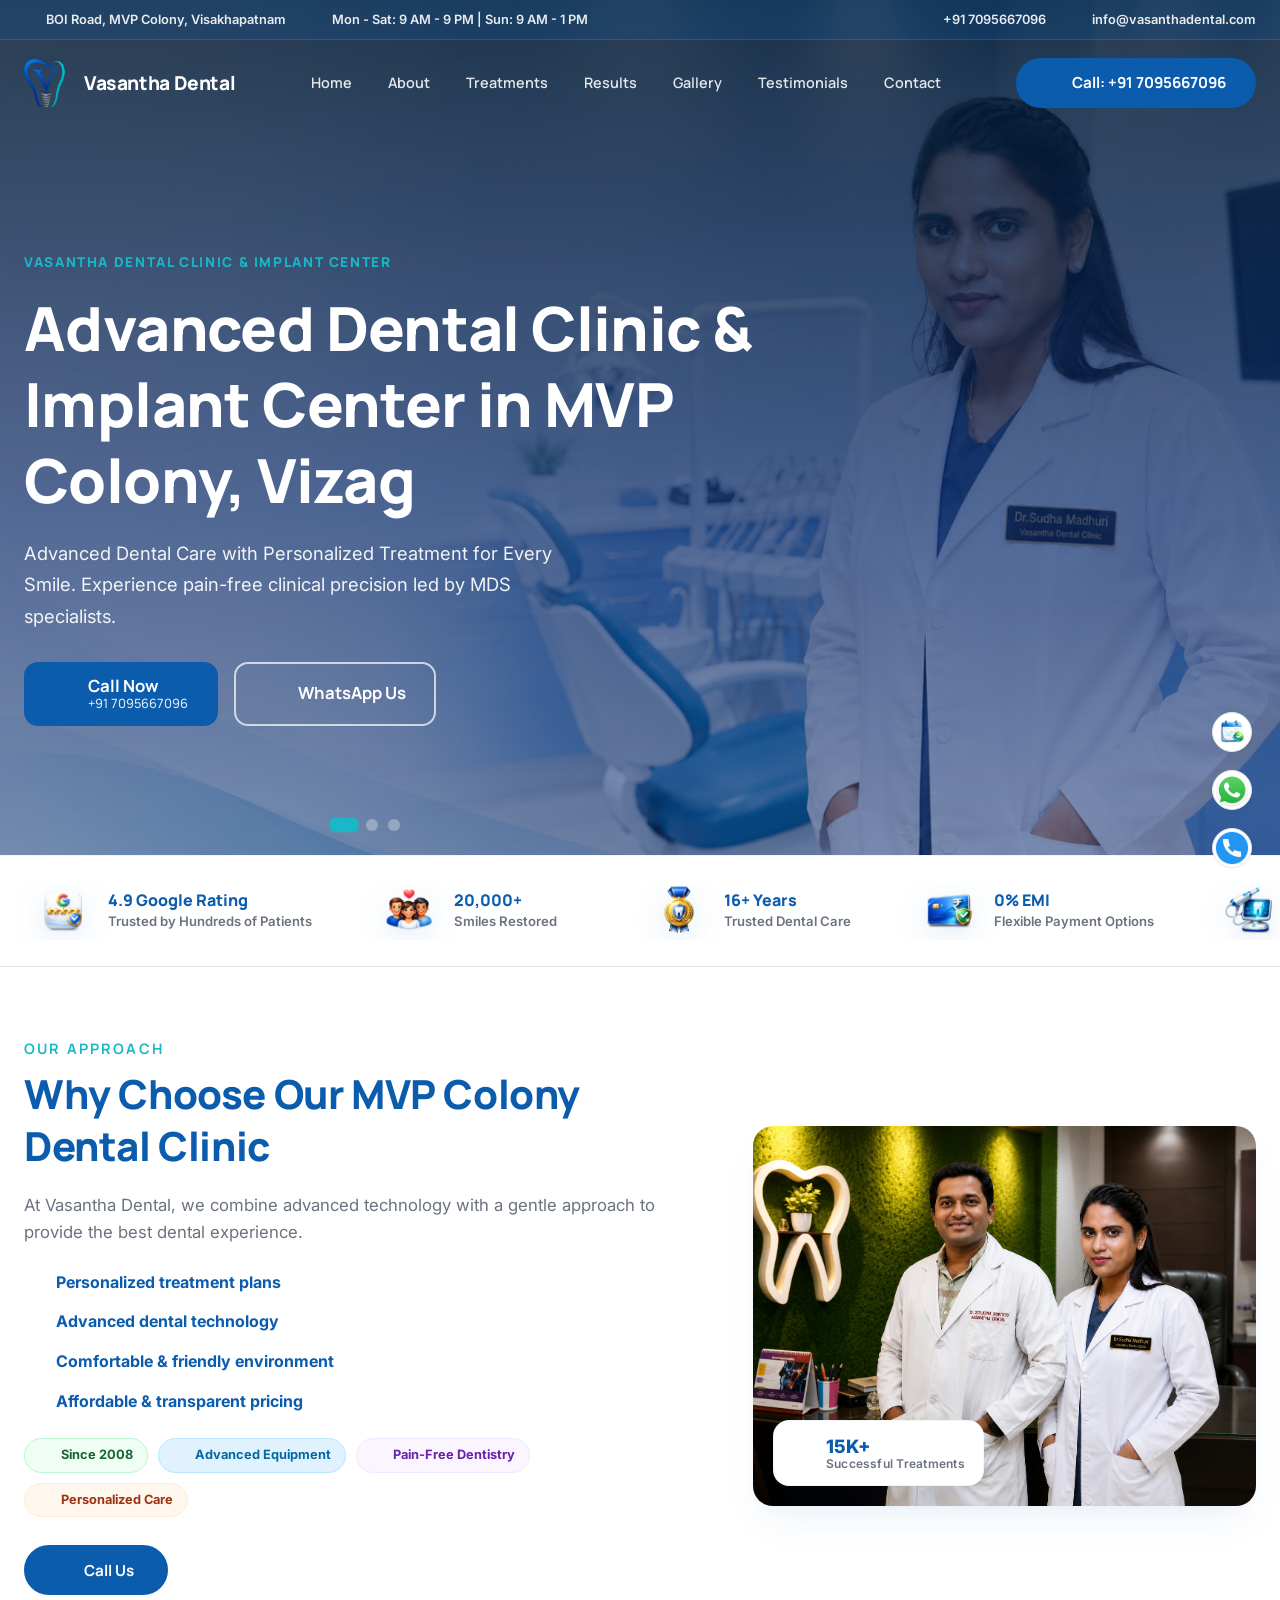
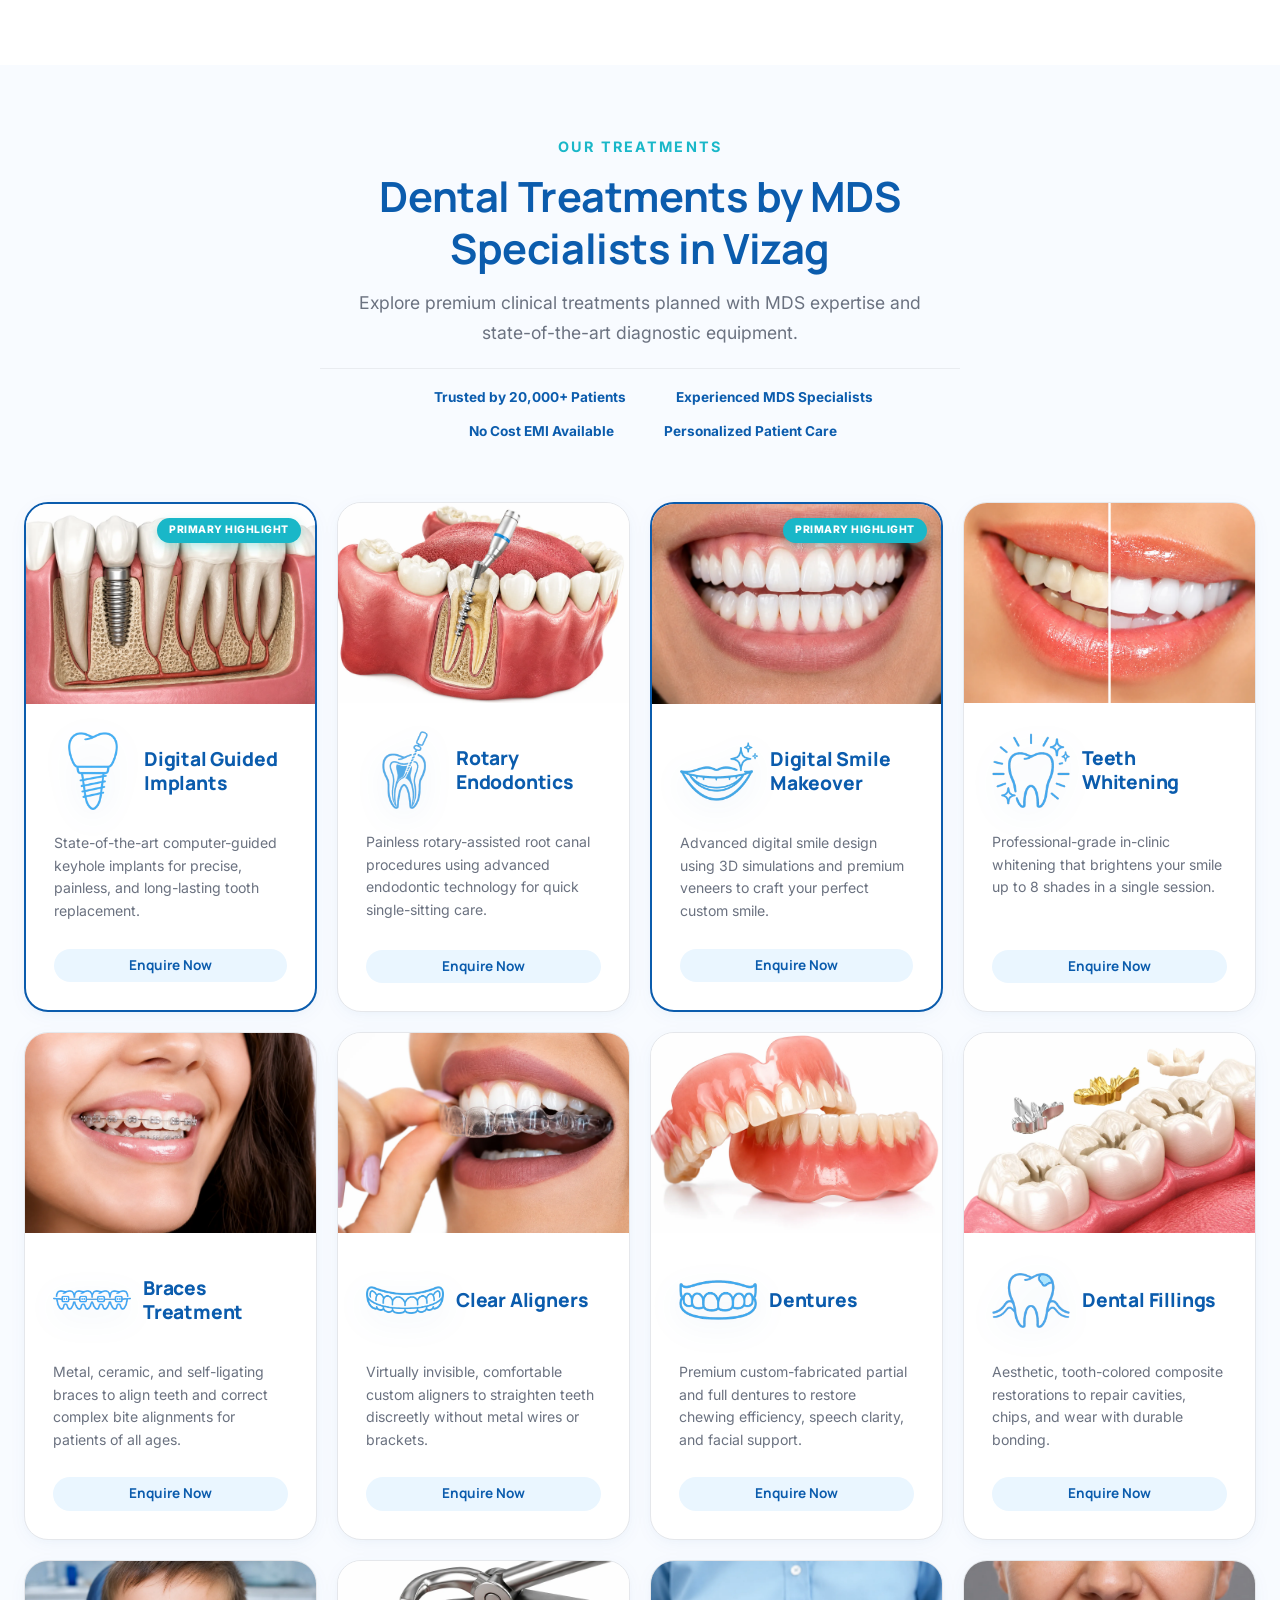
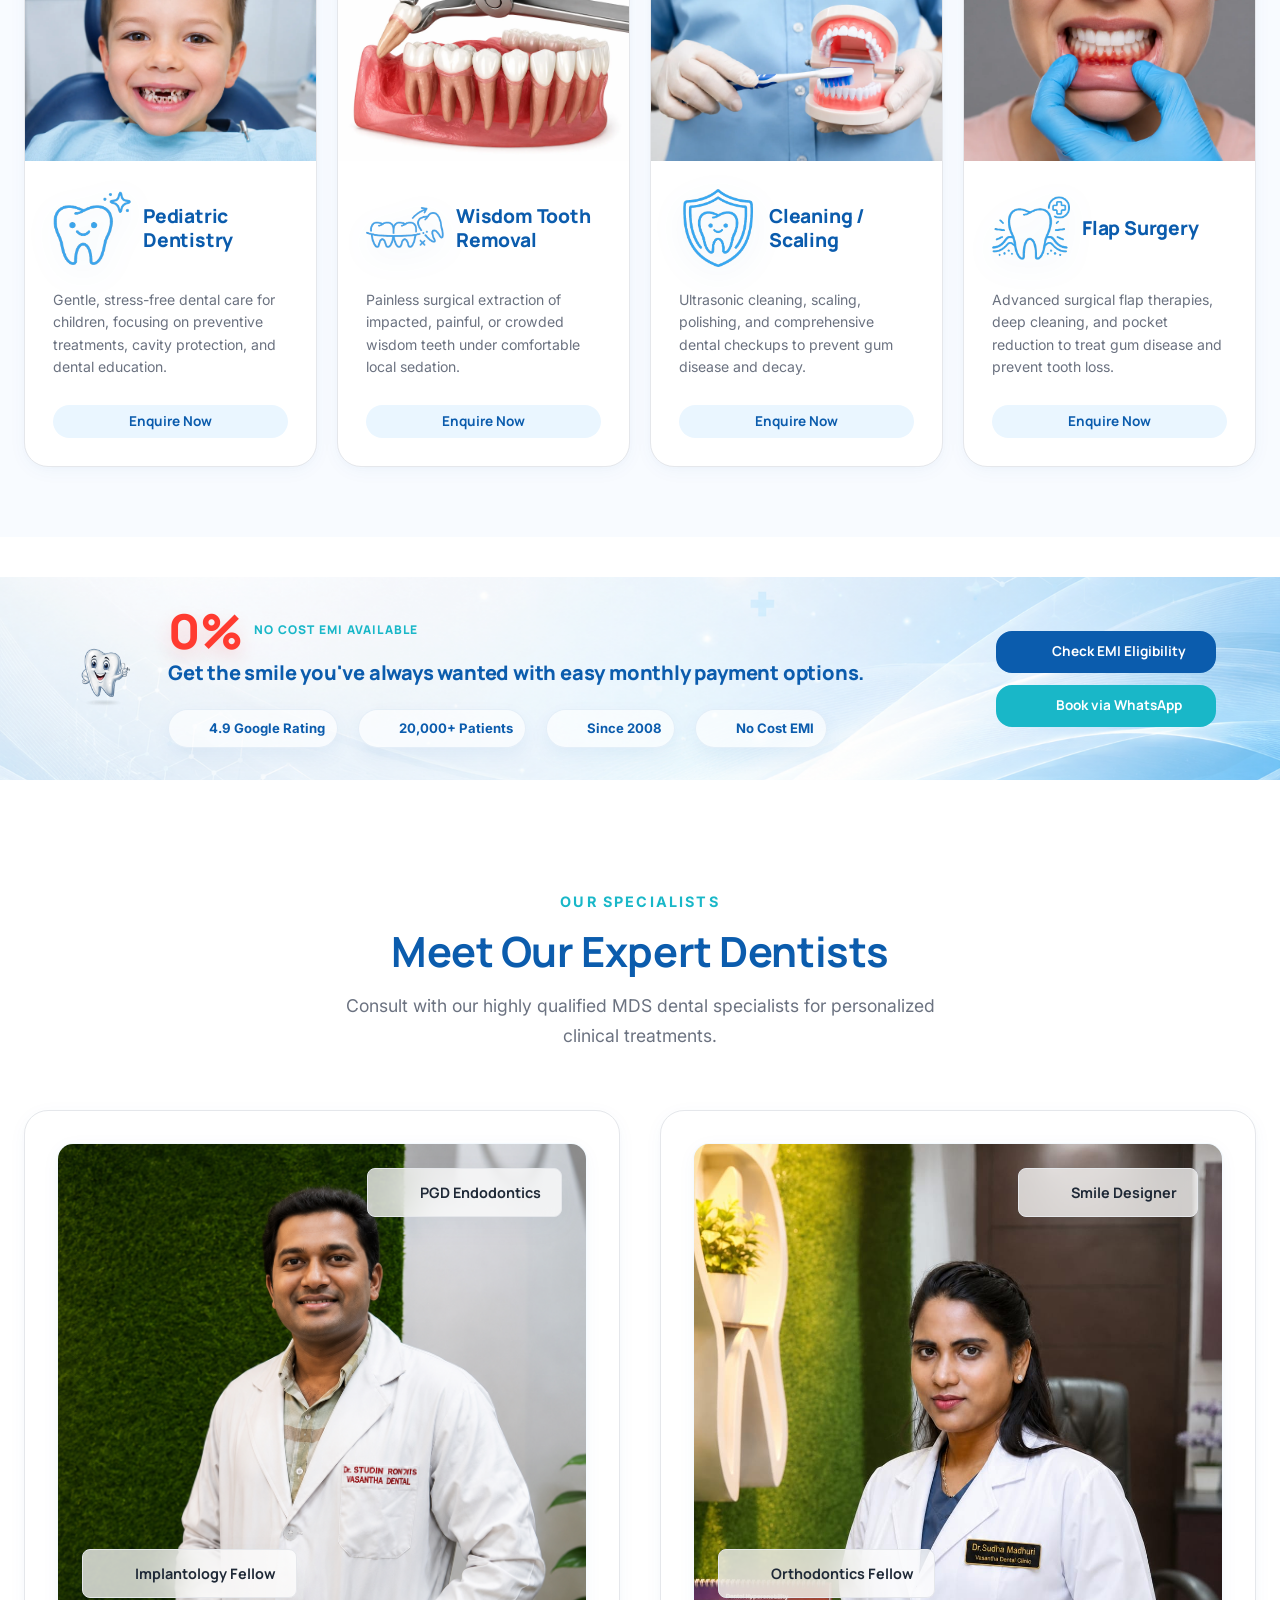
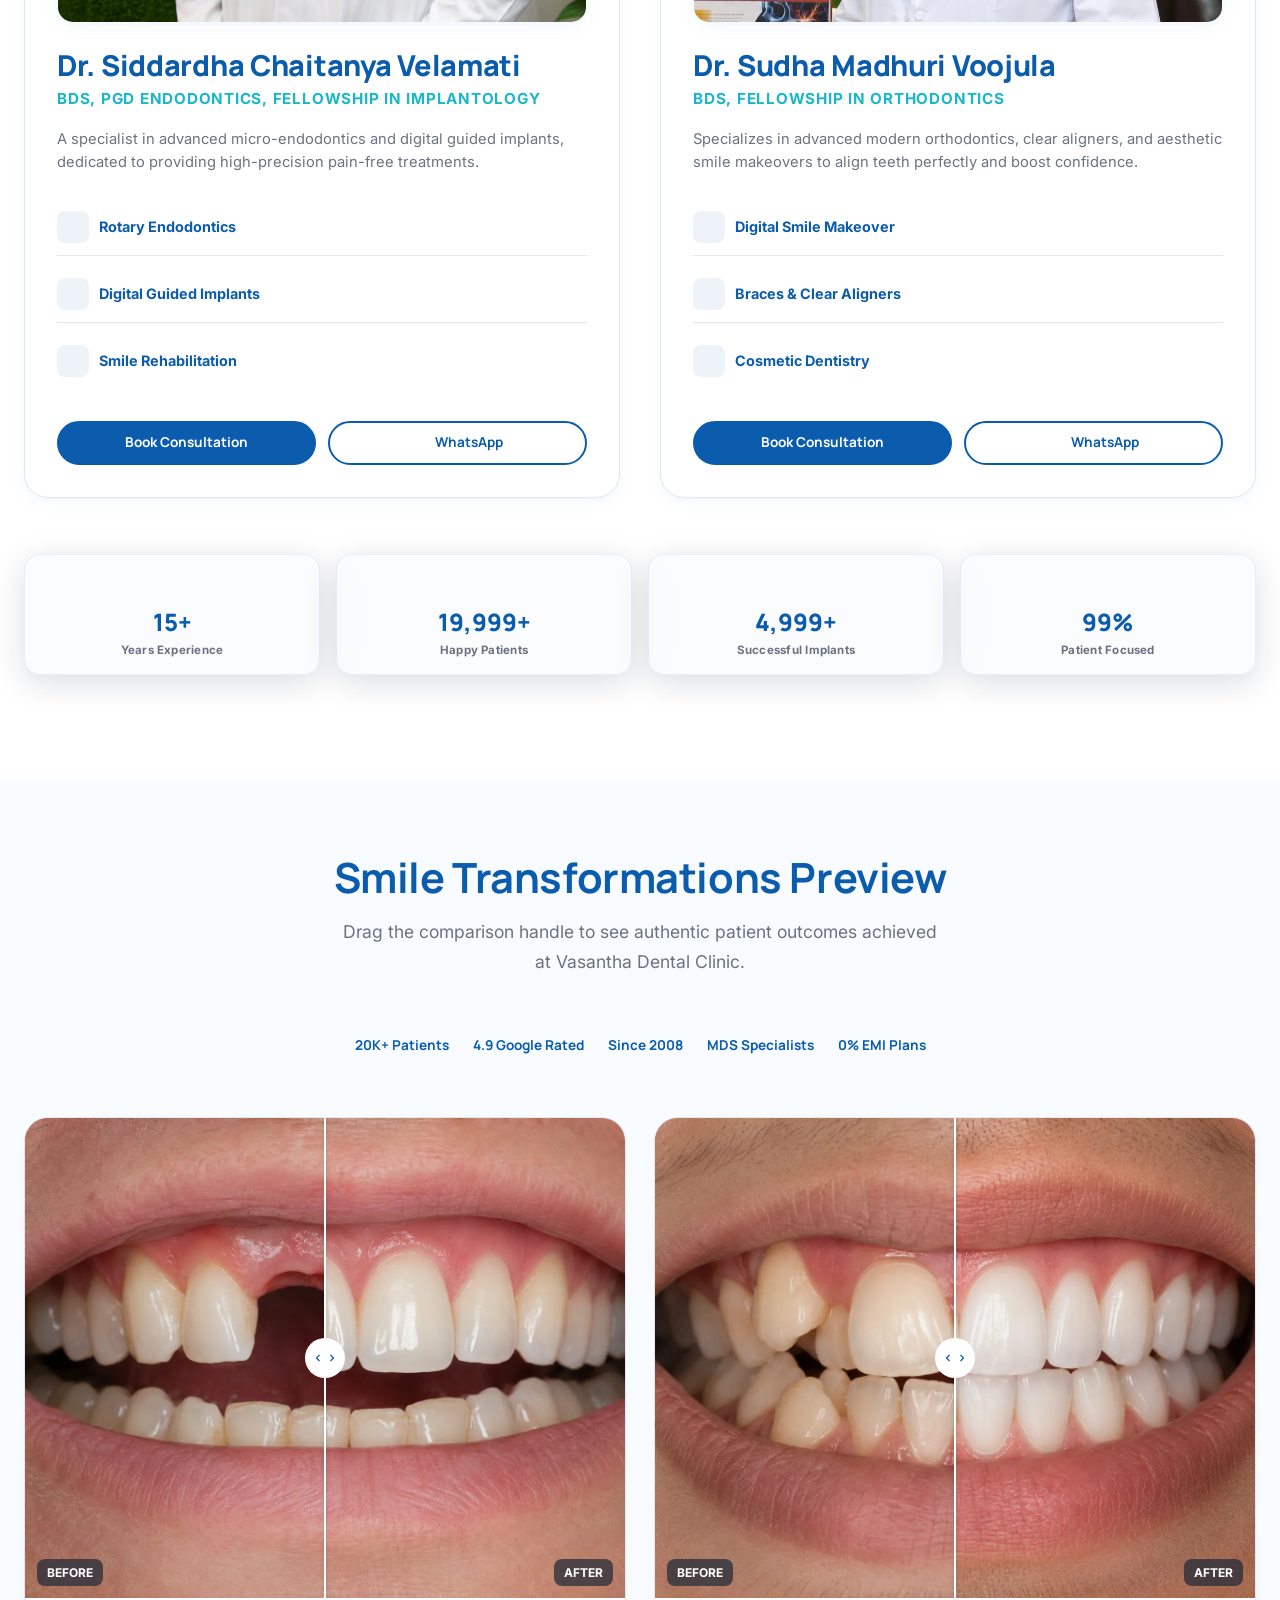
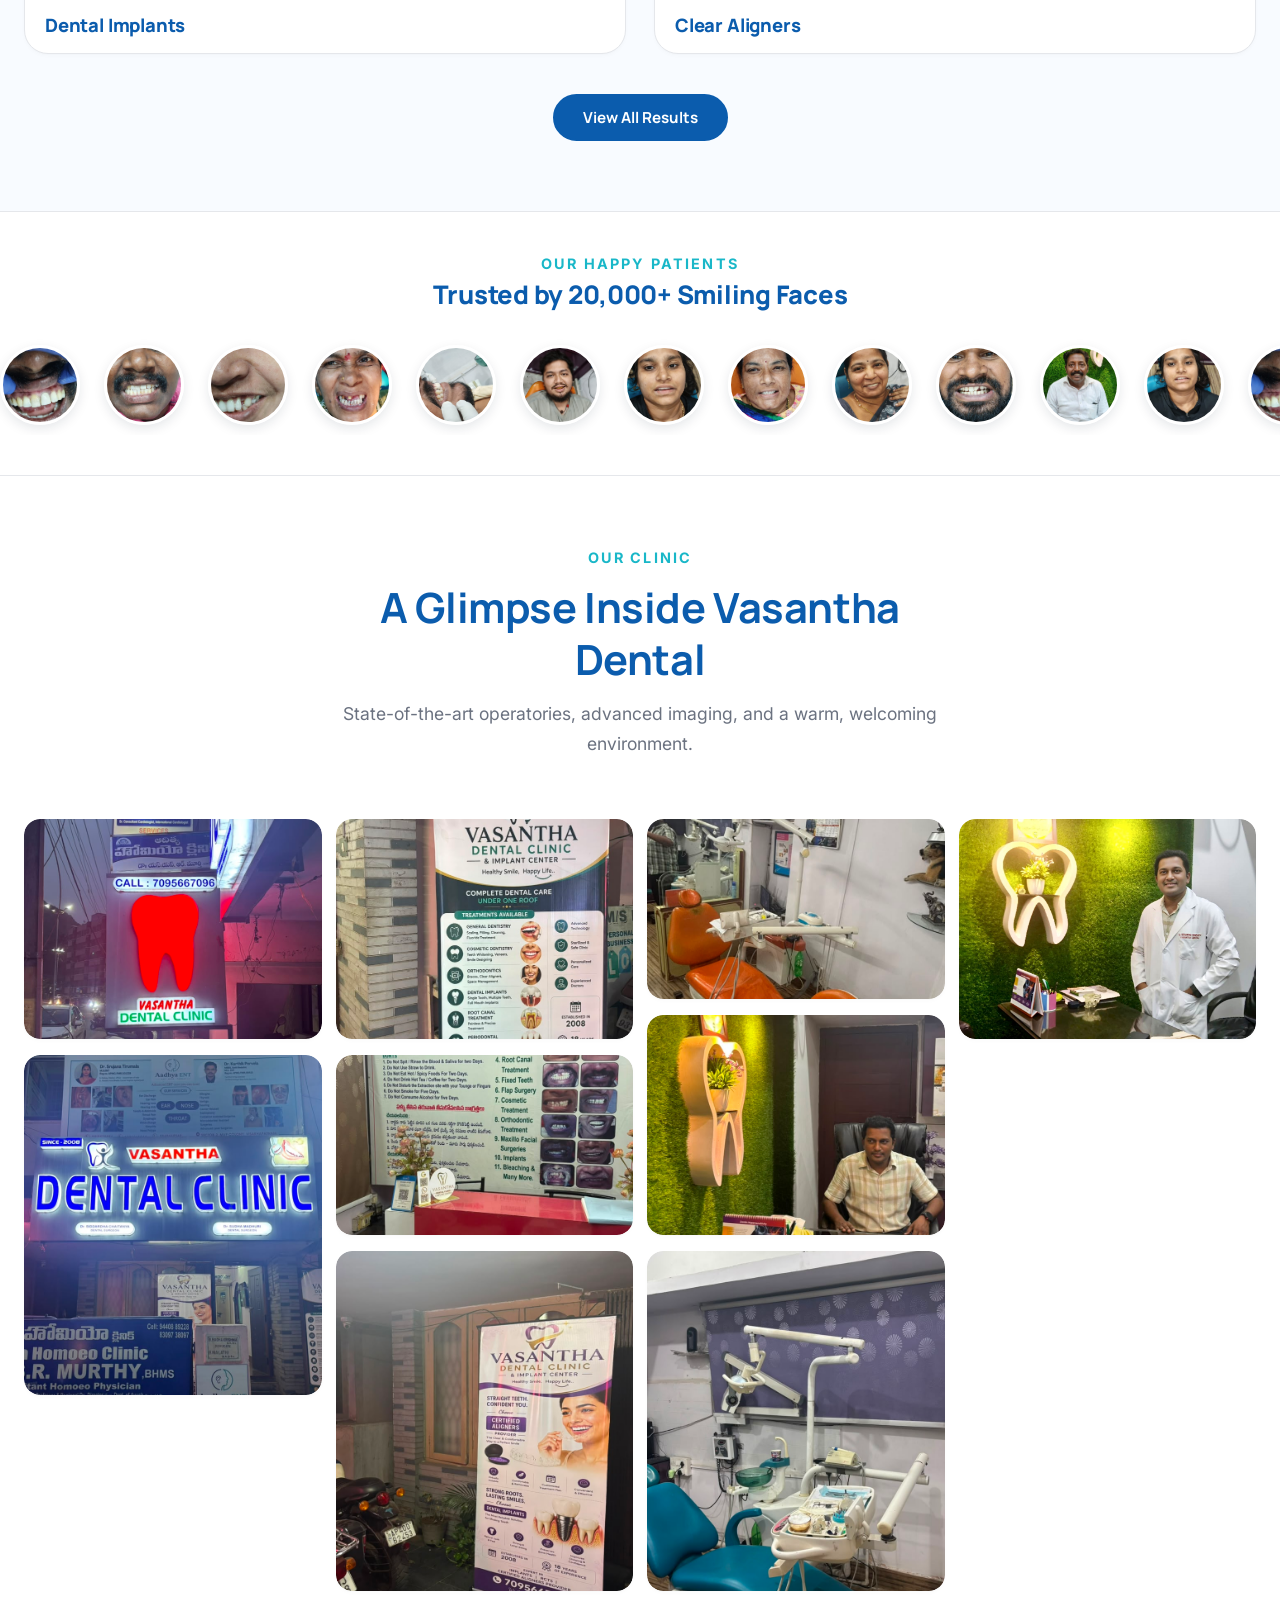
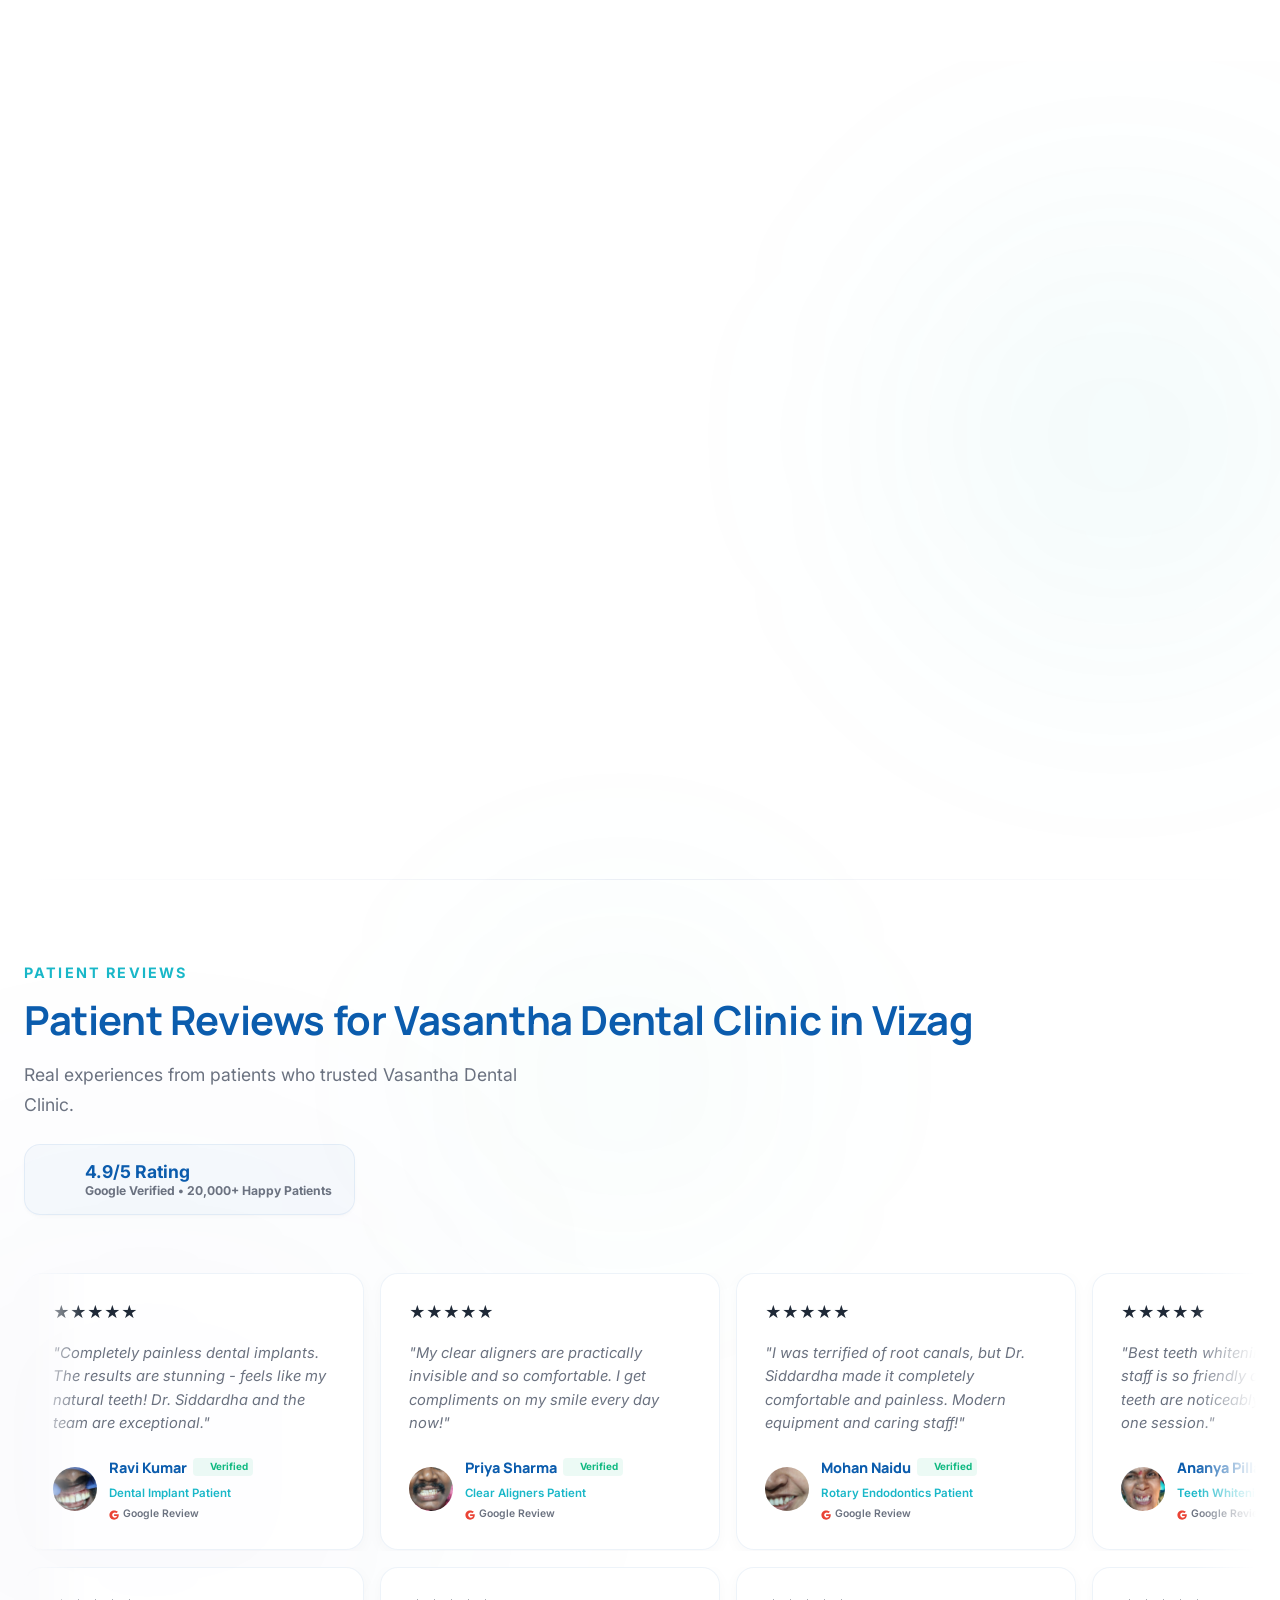
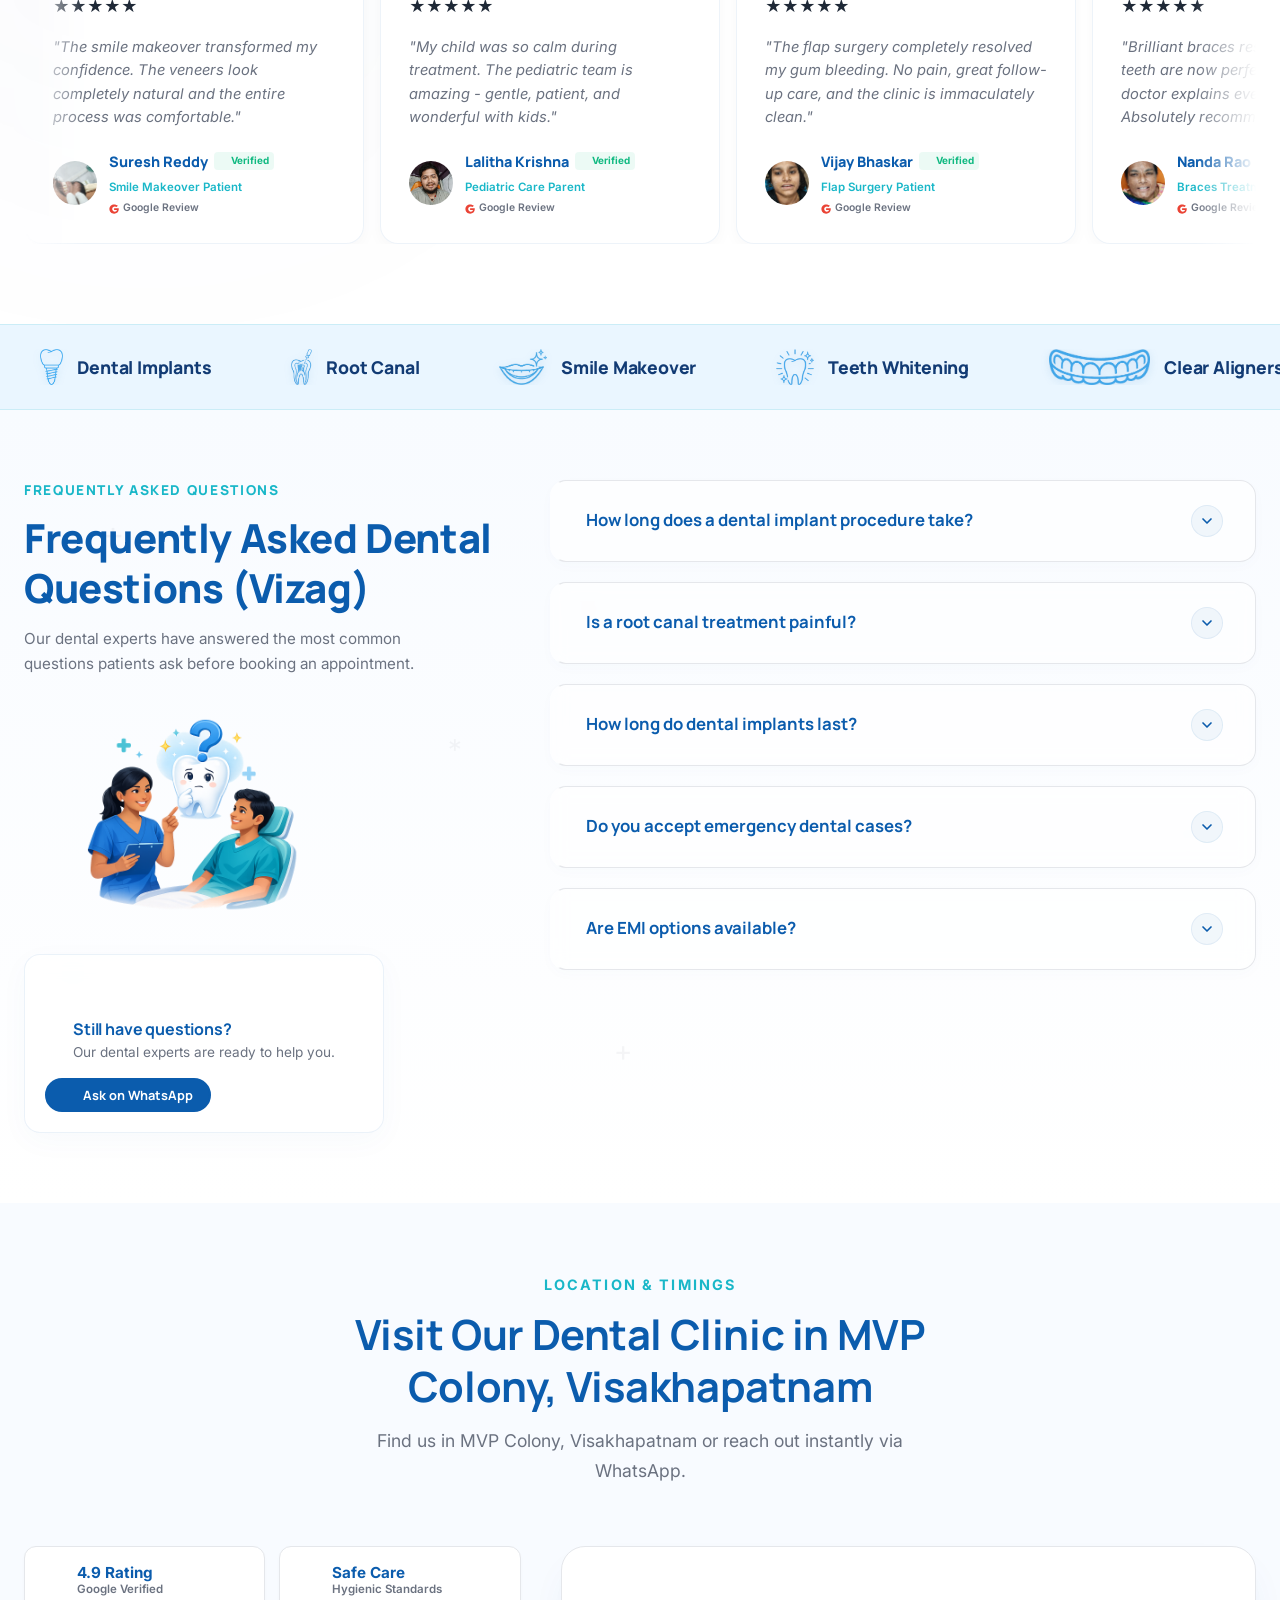
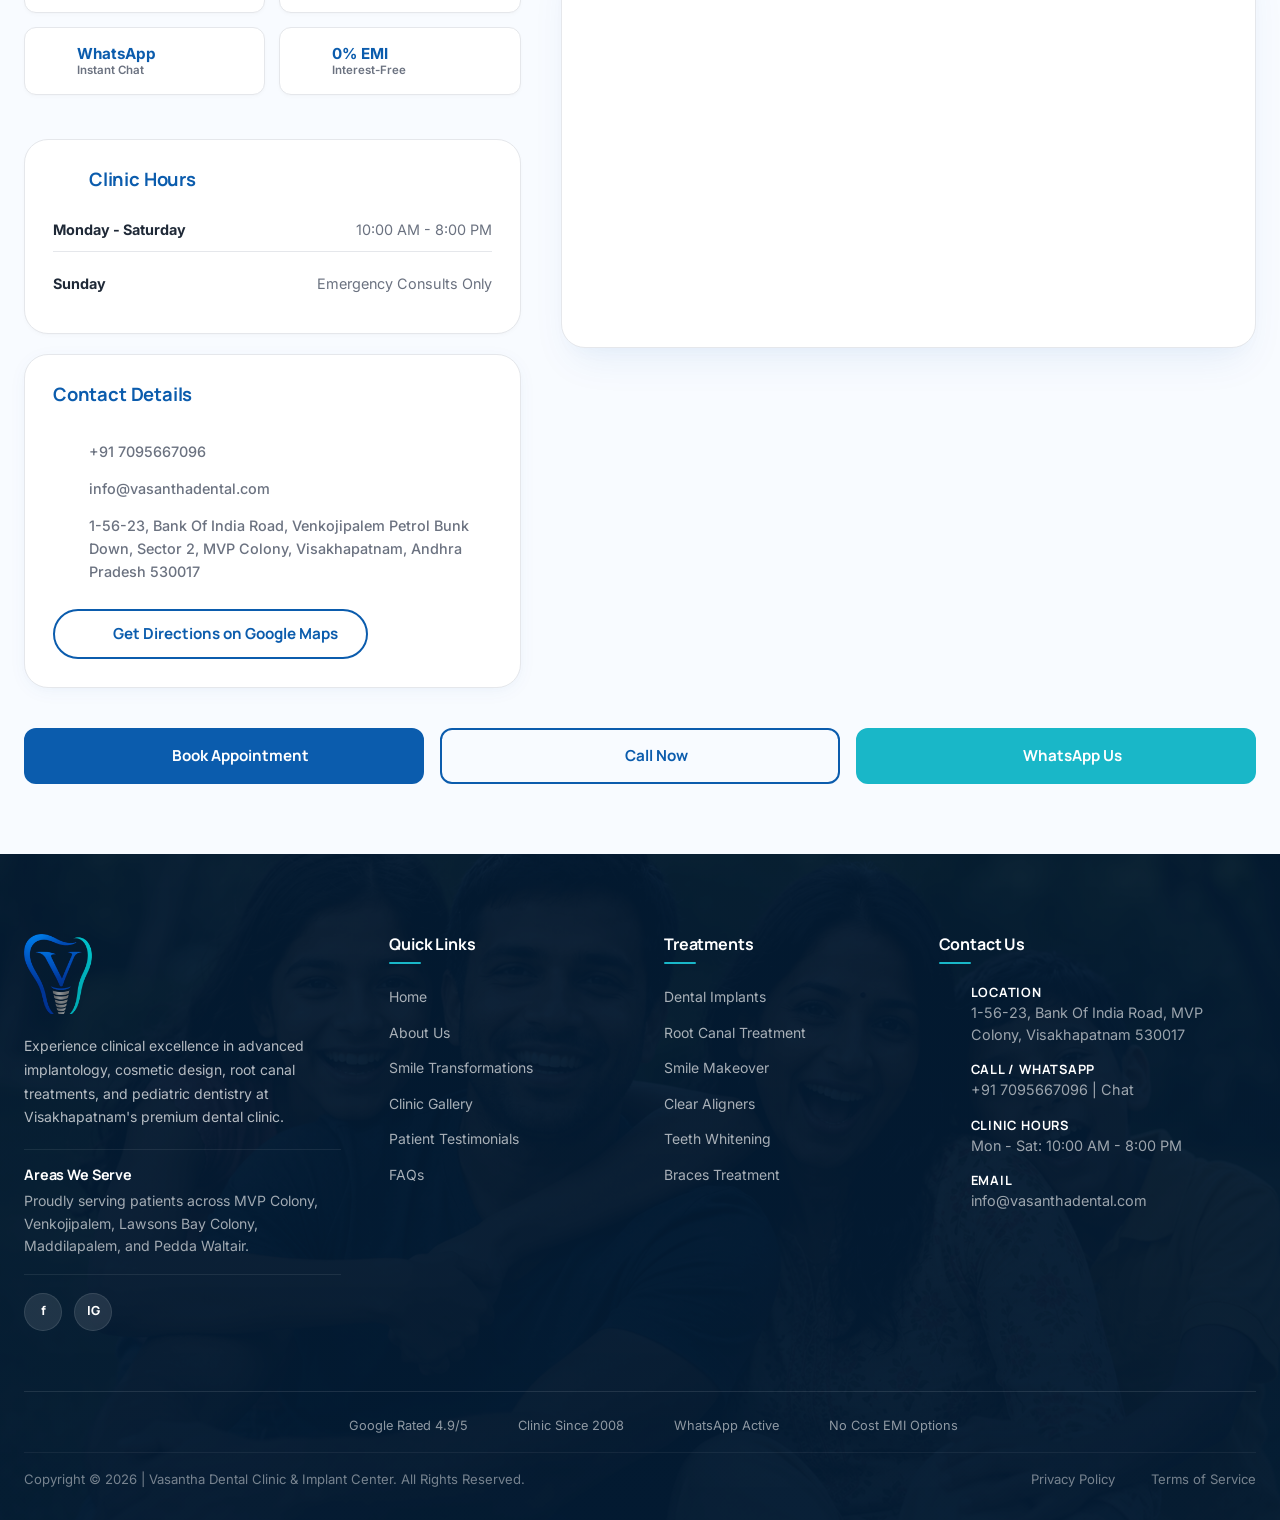
==== commit 149f73fb: "new chnages" ====
--- a/index.html
+++ b/index.html
@@ -16,7 +16,7 @@
     "name": "Vasantha Dental Clinic & Implant Center",
     "image": "https://vasanthadental.com/assets/images/branding/logo.png",
     "url": "https://vasanthadental.com/",
-    "telephone": "+91 9703294358",
+    "telephone": "+91 7095667096",
     "priceRange": "$$",
     "address": {
       "@type": "PostalAddress",
@@ -343,9 +343,9 @@
           </span>
         </div>
         <div class="top-bar-right">
-          <a href="tel:+919703294358" class="top-bar-item top-bar-link">
+          <a href="tel:+917095667096" class="top-bar-item top-bar-link">
             <i data-lucide="phone-call" class="top-bar-icon"></i>
-            <span>+91 9703294358</span>
+            <span>+91 7095667096</span>
           </a>
           <a href="mailto:info@vasanthadental.com" class="top-bar-item top-bar-link">
             <i data-lucide="mail" class="top-bar-icon"></i>
@@ -374,9 +374,9 @@
       </nav>
 
       <!-- CTA -->
-      <a href="tel:+919703294358" class="btn btn-primary nav-cta" style="display: inline-flex; align-items: center; gap: 8px;">
+      <a href="tel:+917095667096" class="btn btn-primary nav-cta" style="display: inline-flex; align-items: center; gap: 8px;">
         <i data-lucide="phone-call" style="width: 18px; height: 18px; stroke: currentColor; fill: none; stroke-width: 2px;"></i>
-        <span>Call: +91 9703294358</span>
+        <span>Call: +91 7095667096</span>
       </a>
 
       <!-- Mobile Hamburger -->
@@ -397,7 +397,7 @@
         <a href="#testimonials" class="mobile-nav-link">Testimonials</a>
         <a href="#contact" class="mobile-nav-link">Contact</a>
       </nav>
-      <a href="tel:+919703294358" class="btn btn-primary" style="margin-top: 24px; width: 100%; display: block; text-align: center;">Call: +91 9703294358</a>
+      <a href="tel:+917095667096" class="btn btn-primary" style="margin-top: 24px; width: 100%; display: block; text-align: center;">Call: +91 7095667096</a>
     </div>
   </header>
 
@@ -409,20 +409,20 @@
     <div class="hero-bg-slides">
       <div class="hero-bg-slide active">
         <picture>
-          <source media="(max-width: 767px)" srcset="assets/images/mobileHeroBG1.png">
-          <img src="assets/images/branding/Herobg1.png" alt="Vasantha Dental Clinic and Implant Center in MVP Colony Vizag" class="hero-slide-img" decoding="async">
+          <source media="(max-width: 767px)" srcset="assets/images/branding/heroBG1-mobile.png">
+          <img src="assets/images/branding/heroBG1-desktop.png" alt="Vasantha Dental Clinic and Implant Center in MVP Colony Vizag" class="hero-slide-img" decoding="async">
         </picture>
       </div>
       <div class="hero-bg-slide">
         <picture>
-          <source media="(max-width: 767px)" srcset="assets/images/mobileHeroBG2.png">
-          <img src="assets/images/branding/Herobg2.png" alt="Modern dental operatory at Vasantha Dental Clinic Visakhapatnam" class="hero-slide-img" loading="lazy" decoding="async">
+          <source media="(max-width: 767px)" srcset="assets/images/branding/HeroBG2-mobile.png">
+          <img src="assets/images/branding/heroBG2-desktop.png" alt="Modern dental operatory at Vasantha Dental Clinic Visakhapatnam" class="hero-slide-img" loading="lazy" decoding="async">
         </picture>
       </div>
       <div class="hero-bg-slide">
         <picture>
-          <source media="(max-width: 767px)" srcset="assets/images/mobileHeroBG3.png">
-          <img src="assets/images/branding/Herobg3.png" alt="Advanced dental equipment at Vasantha Dental Clinic MVP Colony" class="hero-slide-img" loading="lazy" decoding="async">
+          <source media="(max-width: 767px)" srcset="assets/images/branding/mobileHeroBG3-mobile.png">
+          <img src="assets/images/branding/Herobg3-desktop.png" alt="Advanced dental equipment at Vasantha Dental Clinic MVP Colony" class="hero-slide-img" loading="lazy" decoding="async">
         </picture>
       </div>
     </div>
@@ -442,14 +442,14 @@
         <h1 style="font-weight: 800;">Advanced Dental Clinic &amp; Implant Center in MVP Colony, Vizag</h1>
         <p class="hero-subtext">Advanced Dental Care with Personalized Treatment for Every Smile. Experience pain-free clinical precision led by MDS specialists.</p>
         <div class="hero-actions" style="margin-bottom: 0; display: flex; gap: 16px; flex-wrap: wrap;">
-          <a href="tel:+919703294358" class="btn btn-primary btn-lg" style="border-radius: 14px; padding: 12px 28px; display: inline-flex; align-items: center; gap: 12px; text-decoration: none;">
+          <a href="tel:+917095667096" class="btn btn-primary btn-lg" style="border-radius: 14px; padding: 12px 28px; display: inline-flex; align-items: center; gap: 12px; text-decoration: none;">
             <i data-lucide="phone-call" style="width: 22px; height: 22px; stroke: var(--white); fill: none; stroke-width: 2px;"></i>
             <div style="display: flex; flex-direction: column; line-height: 1.2; text-align: left;">
               <span style="font-size: 1.05rem; font-weight: 700; color: var(--white);">Call Now</span>
-              <span style="font-size: 0.8rem; opacity: 0.85; font-weight: 500; color: var(--white);">+91 9703294358</span>
+              <span style="font-size: 0.8rem; opacity: 0.85; font-weight: 500; color: var(--white);">+91 7095667096</span>
             </div>
           </a>
-          <a href="https://wa.me/919703294358?text=Hello%20Vasantha%20Dental%20Clinic%2C%20I%20would%20like%20to%20book%20a%20consultation." target="_blank" rel="noopener" class="btn btn-outline-white btn-lg btn-whatsapp-consult" style="border-radius: 14px; padding: 12px 28px; display: inline-flex; align-items: center; justify-content: center; gap: 12px;">
+          <a href="https://wa.me/917095667096?text=Hello%20Vasantha%20Dental%20Clinic%2C%20I%20would%20like%20to%20book%20a%20consultation." target="_blank" rel="noopener" class="btn btn-outline-white btn-lg btn-whatsapp-consult" style="border-radius: 14px; padding: 12px 28px; display: inline-flex; align-items: center; justify-content: center; gap: 12px;">
             <i data-lucide="message-circle" style="width: 22px; height: 22px; stroke: currentColor; fill: none; stroke-width: 2px;"></i>
             <span style="font-size: 1.05rem; font-weight: 700;">WhatsApp Us</span>
           </a>
@@ -468,7 +468,7 @@
             <i data-lucide="calendar-check" style="width: 22px; height: 22px; stroke: var(--white); fill: none; stroke-width: 2px;"></i>
             <span>Book Appointment</span>
           </button>
-          <a href="https://wa.me/919703294358?text=Hello%20Vasantha%20Dental%20Clinic%2C%20I%20would%20like%20to%20book%20a%20consultation." target="_blank" rel="noopener" class="btn btn-outline-white btn-mobile-hero" style="display: inline-flex; align-items: center; justify-content: center; gap: 10px; padding: 14px; border-radius: 12px; font-weight: 700; width: 100%;">
+          <a href="https://wa.me/917095667096?text=Hello%20Vasantha%20Dental%20Clinic%2C%20I%20would%20like%20to%20book%20a%20consultation." target="_blank" rel="noopener" class="btn btn-outline-white btn-mobile-hero" style="display: inline-flex; align-items: center; justify-content: center; gap: 10px; padding: 14px; border-radius: 12px; font-weight: 700; width: 100%;">
             <i data-lucide="message-circle" style="width: 22px; height: 22px; stroke: currentColor; fill: none; stroke-width: 2px;"></i>
             <span>WhatsApp Us</span>
           </a>
@@ -553,7 +553,7 @@
             </span>
           </div>
 
-          <a href="tel:+919703294358" class="btn btn-primary" style="border-radius: var(--radius-full); padding: 14px 32px; display: inline-flex; align-items: center; gap: 8px;">
+          <a href="tel:+917095667096" class="btn btn-primary" style="border-radius: var(--radius-full); padding: 14px 32px; display: inline-flex; align-items: center; gap: 8px;">
             <i data-lucide="phone-call" style="width: 18px; height: 18px; stroke: var(--white); fill: none; stroke-width: 2px;"></i>
             Call Us
           </a>
@@ -611,48 +611,48 @@
       </div>
 
       <div class="treatments-grid stagger-parent">
-        <!-- 1. Dental Implants -->
-        <article class="treatment-card stagger-item">
+        <!-- 1. Digital Guided Implants -->
+        <article class="treatment-card stagger-item featured-treatment">
           <div class="treatment-img-wrap">
-            <img src="assets/images/dentalImplants.webp" alt="Dental implant treatment by MDS specialists in Visakhapatnam" loading="lazy">
+            <img src="assets/images/dentalImplants.webp" alt="Digital guided implants by MDS specialists in Visakhapatnam" loading="lazy">
           </div>
           <div class="treatment-card-content">
             <div class="treatment-card-header">
               <img src="assets/images/treatmentsicons/DentalImplants_icon.png" alt="" class="treatment-card-icon-png" loading="lazy">
-              <h3>Dental Implants</h3>
-            </div>
-            <p>Permanent titanium implants that look, feel, and function exactly like natural teeth for life.</p>
-            <button class="btn btn-outline btn-sm treatment-card-btn" data-open-booking data-treatment="Dental Implants" data-booking-mode="details">Enquire Now</button>
+              <h3>Digital Guided Implants</h3>
+            </div>
+            <p>State-of-the-art computer-guided keyhole implants for precise, painless, and long-lasting tooth replacement.</p>
+            <button class="btn btn-outline btn-sm treatment-card-btn" data-open-booking data-treatment="Digital Guided Implants" data-booking-mode="details">Enquire Now</button>
           </div>
         </article>
 
-        <!-- 2. Root Canal Treatment -->
+        <!-- 2. Rotary Endodontics -->
         <article class="treatment-card stagger-item">
           <div class="treatment-img-wrap">
-            <img src="assets/images/Root Canal Treatment.webp" alt="Painless root canal therapy at Vasantha Dental MVP Colony" loading="lazy">
+            <img src="assets/images/Root Canal Treatment.webp" alt="Painless rotary endodontics root canal therapy at Vasantha Dental" loading="lazy">
           </div>
           <div class="treatment-card-content">
             <div class="treatment-card-header">
               <img src="assets/images/treatmentsicons/Root Canal_icon.png" alt="" class="treatment-card-icon-png" loading="lazy">
-              <h3>Root Canal Treatment</h3>
-            </div>
-            <p>Painless rotary microscopic root canal procedures that save your natural tooth from extraction.</p>
-            <button class="btn btn-outline btn-sm treatment-card-btn" data-open-booking data-treatment="Root Canal" data-booking-mode="details">Enquire Now</button>
+              <h3>Rotary Endodontics</h3>
+            </div>
+            <p>Painless rotary-assisted root canal procedures using advanced endodontic technology for quick single-sitting care.</p>
+            <button class="btn btn-outline btn-sm treatment-card-btn" data-open-booking data-treatment="Rotary Endodontics" data-booking-mode="details">Enquire Now</button>
           </div>
         </article>
 
-        <!-- 3. Smile Makeover -->
-        <article class="treatment-card stagger-item">
+        <!-- 3. Digital Smile Makeover -->
+        <article class="treatment-card stagger-item featured-treatment">
           <div class="treatment-img-wrap">
-            <img src="assets/images/SmileMakeOver.webp" alt="Smile makeover treatment at Vasantha Dental Clinic Vizag" loading="lazy">
+            <img src="assets/images/SmileMakeOver.webp" alt="Digital smile makeover treatment at Vasantha Dental Clinic Vizag" loading="lazy">
           </div>
           <div class="treatment-card-content">
             <div class="treatment-card-header">
               <img src="assets/images/treatmentsicons/Smile Makeover_icon.png" alt="" class="treatment-card-icon-png" loading="lazy">
-              <h3>Smile Makeover</h3>
-            </div>
-            <p>Complete smile transformation combining veneers, whitening, and restorative solutions for a radiant result.</p>
-            <button class="btn btn-outline btn-sm treatment-card-btn" data-open-booking data-treatment="Smile Makeover" data-booking-mode="details">Enquire Now</button>
+              <h3>Digital Smile Makeover</h3>
+            </div>
+            <p>Advanced digital smile design using 3D simulations and premium veneers to craft your perfect custom smile.</p>
+            <button class="btn btn-outline btn-sm treatment-card-btn" data-open-booking data-treatment="Digital Smile Makeover" data-booking-mode="details">Enquire Now</button>
           </div>
         </article>
 
@@ -681,7 +681,7 @@
               <img src="assets/images/treatmentsicons/Braces Treatment_icon.png" alt="" class="treatment-card-icon-png" loading="lazy">
               <h3>Braces Treatment</h3>
             </div>
-            <p>Metal, ceramic, and lingual braces to precisely align teeth for a functionally correct, beautiful smile.</p>
+            <p>Metal, ceramic, and self-ligating braces to align teeth and correct complex bite alignments for patients of all ages.</p>
             <button class="btn btn-outline btn-sm treatment-card-btn" data-open-booking data-treatment="Braces" data-booking-mode="details">Enquire Now</button>
           </div>
         </article>
@@ -696,7 +696,7 @@
               <img src="assets/images/treatmentsicons/Clear Aligners_icon.png" alt="" class="treatment-card-icon-png" loading="lazy">
               <h3>Clear Aligners</h3>
             </div>
-            <p>Virtually invisible custom aligner trays that straighten teeth without metal brackets or wires.</p>
+            <p>Virtually invisible, comfortable custom aligners to straighten teeth discreetly without metal wires or brackets.</p>
             <button class="btn btn-outline btn-sm treatment-card-btn" data-open-booking data-treatment="Clear Aligners" data-booking-mode="details">Enquire Now</button>
           </div>
         </article>
@@ -711,7 +711,7 @@
               <img src="assets/images/treatmentsicons/Dentures_icon.png" alt="" class="treatment-card-icon-png" loading="lazy">
               <h3>Dentures</h3>
             </div>
-            <p>Custom-fabricated partial and full dentures that restore speaking clarity, chewing force, and facial support.</p>
+            <p>Premium custom-fabricated partial and full dentures to restore chewing efficiency, speech clarity, and facial support.</p>
             <button class="btn btn-outline btn-sm treatment-card-btn" data-open-booking data-treatment="Dentures" data-booking-mode="details">Enquire Now</button>
           </div>
         </article>
@@ -726,7 +726,7 @@
               <img src="assets/images/treatmentsicons/Dental Fillings_icon.png" alt="" class="treatment-card-icon-png" loading="lazy">
               <h3>Dental Fillings</h3>
             </div>
-            <p>Aesthetic, composite dental restoration of cavities, chipped teeth, and decay with structural bonding.</p>
+            <p>Aesthetic, tooth-colored composite restorations to repair cavities, chips, and wear with durable bonding.</p>
             <button class="btn btn-outline btn-sm treatment-card-btn" data-open-booking data-treatment="Dental Fillings" data-booking-mode="details">Enquire Now</button>
           </div>
         </article>
@@ -741,7 +741,7 @@
               <img src="assets/images/treatmentsicons/Pediatric Dentistry_icon.png" alt="" class="treatment-card-icon-png" loading="lazy">
               <h3>Pediatric Dentistry</h3>
             </div>
-            <p>Specialized, gentle dental care for children, focusing on cavity prevention, child development, and clean teeth.</p>
+            <p>Gentle, stress-free dental care for children, focusing on preventive treatments, cavity protection, and dental education.</p>
             <button class="btn btn-outline btn-sm treatment-card-btn" data-open-booking data-treatment="Pediatric Dentistry" data-booking-mode="details">Enquire Now</button>
           </div>
         </article>
@@ -756,38 +756,38 @@
               <img src="assets/images/treatmentsicons/Wisdom Tooth_icon.png" alt="" class="treatment-card-icon-png" loading="lazy">
               <h3>Wisdom Tooth Removal</h3>
             </div>
-            <p>Gentle extraction of painful, impacted, or decayed wisdom teeth under comfortable local sedation.</p>
+            <p>Painless surgical extraction of impacted, painful, or crowded wisdom teeth under comfortable local sedation.</p>
             <button class="btn btn-outline btn-sm treatment-card-btn" data-open-booking data-treatment="Wisdom Tooth Removal" data-booking-mode="details">Enquire Now</button>
           </div>
         </article>
 
-        <!-- 11. Preventive Dentistry -->
+        <!-- 11. Cleaning / Scaling -->
         <article class="treatment-card stagger-item">
           <div class="treatment-img-wrap">
-            <img src="assets/images/preventive dentistry.webp" alt="Preventive dental care at Vasantha Dental Clinic MVP Colony" loading="lazy">
+            <img src="assets/images/preventive dentistry.webp" alt="Professional teeth cleaning and scaling at Vasantha Dental Clinic" loading="lazy">
           </div>
           <div class="treatment-card-content">
             <div class="treatment-card-header">
               <img src="assets/images/treatmentsicons/Preventive Dentistry_icon.png" alt="" class="treatment-card-icon-png" loading="lazy">
-              <h3>Preventive Dentistry</h3>
-            </div>
-            <p>Regular cleanings, fluoride therapy, and proactive oral health management for lasting protection.</p>
-            <button class="btn btn-outline btn-sm treatment-card-btn" data-open-booking data-treatment="Preventive Dentistry" data-booking-mode="details">Enquire Now</button>
+              <h3>Cleaning / Scaling</h3>
+            </div>
+            <p>Ultrasonic cleaning, scaling, polishing, and comprehensive dental checkups to prevent gum disease and decay.</p>
+            <button class="btn btn-outline btn-sm treatment-card-btn" data-open-booking data-treatment="Cleaning / Scaling" data-booking-mode="details">Enquire Now</button>
           </div>
         </article>
 
-        <!-- 12. Gum Treatment -->
+        <!-- 12. Flap Surgery -->
         <article class="treatment-card stagger-item">
           <div class="treatment-img-wrap">
-            <img src="assets/images/GumTreatement.webp" alt="Gum treatment by dental specialists at Vasantha Dental Vizag" loading="lazy">
+            <img src="assets/images/GumTreatement.webp" alt="Advanced flap surgery gum treatment at Vasantha Dental Vizag" loading="lazy">
           </div>
           <div class="treatment-card-content">
             <div class="treatment-card-header">
               <img src="assets/images/treatmentsicons/Gum Treatment_icon.png" alt="" class="treatment-card-icon-png" loading="lazy">
-              <h3>Gum Treatment</h3>
-            </div>
-            <p>Advanced root planing, scaling, and surgical gum therapy to treat bleeding, infections, and receding gum lines.</p>
-            <button class="btn btn-outline btn-sm treatment-card-btn" data-open-booking data-treatment="Gum Treatment" data-booking-mode="details">Enquire Now</button>
+              <h3>Flap Surgery</h3>
+            </div>
+            <p>Advanced surgical flap therapies, deep cleaning, and pocket reduction to treat gum disease and prevent tooth loss.</p>
+            <button class="btn btn-outline btn-sm treatment-card-btn" data-open-booking data-treatment="Flap Surgery" data-booking-mode="details">Enquire Now</button>
           </div>
         </article>
       </div>
@@ -835,7 +835,7 @@
               <i data-lucide="calendar-check" style="width: 18px; height: 18px; stroke: currentColor; fill: none; stroke-width: 2px;"></i>
               <span>Check EMI Eligibility</span>
             </button>
-            <a href="https://wa.me/919703294358" target="_blank" rel="noopener" class="btn btn-secondary emi-btn-teal" style="display: inline-flex; align-items: center; justify-content: center; gap: 8px; text-decoration: none;">
+            <a href="https://wa.me/917095667096" target="_blank" rel="noopener" class="btn btn-secondary emi-btn-teal" style="display: inline-flex; align-items: center; justify-content: center; gap: 8px; text-decoration: none;">
               <i data-lucide="message-circle" style="width: 18px; height: 18px; stroke: currentColor; fill: none; stroke-width: 2px;"></i>
               <span>Book via WhatsApp</span>
             </a>
@@ -851,83 +851,137 @@
        ========================================== -->
   <section class="section-padding reveal" id="doctor">
     <div class="container">
+      <div class="section-heading">
+        <span class="section-eyebrow">OUR SPECIALISTS</span>
+        <h2>Meet Our Expert Dentists</h2>
+        <p class="section-desc">Consult with our highly qualified MDS dental specialists for personalized clinical treatments.</p>
+      </div>
+
       <div class="doctor-grid">
-        <!-- Visual Column -->
-        <div class="doctor-visual">
-          <div class="doctor-img-wrapper animate-float">
-            <img src="assets/images/branding/doctor.png" alt="Dr Vasanth MDS dental implant specialist in Visakhapatnam">
+        <!-- Doctor 1: Dr. Siddardha -->
+        <div class="doctor-profile-card">
+          <div class="doctor-visual-container">
+            <div class="doctor-img-wrapper animate-float">
+              <img src="assets/images/doctors/vasantha.png" alt="Dr. Siddardha Chaitanya Velamati - BDS, PGD Endodontics, Fellowship in Implantology">
+              
+              <div class="doctor-floating-badge doctor-badge-1" style="display: inline-flex; align-items: center; border-radius: var(--radius-sm); border: 1px solid var(--border-light);">
+                <i data-lucide="award" style="width: 16px; height: 16px; stroke: var(--primary); stroke-width: 2px; fill: none; margin-right: 6px;"></i>
+                <span>Implantology Fellow</span>
+              </div>
+              
+              <div class="doctor-floating-badge doctor-badge-2" style="display: inline-flex; align-items: center; border-radius: var(--radius-sm); border: 1px solid var(--border-light);">
+                <i data-lucide="stethoscope" style="width: 16px; height: 16px; stroke: var(--primary); stroke-width: 2px; fill: none; margin-right: 6px;"></i>
+                <span>PGD Endodontics</span>
+              </div>
+            </div>
+          </div>
+          
+          <div class="doctor-content-container" style="display: flex; flex-direction: column; gap: 16px; margin-top: 24px;">
+            <div>
+              <h3 style="font-size: 1.8rem; font-weight: 800; color: var(--primary); margin-bottom: 4px;">Dr. Siddardha Chaitanya Velamati</h3>
+              <p class="doctor-tagline" style="font-size: 0.95rem; font-weight: 700; color: var(--secondary); margin-bottom: 0;">BDS, PGD Endodontics, Fellowship in Implantology</p>
+            </div>
             
-            <div class="doctor-floating-badge doctor-badge-1" style="display: inline-flex; align-items: center; border-radius: var(--radius-sm); border: 1px solid var(--border-light);">
-              <i data-lucide="award" style="width: 16px; height: 16px; stroke: var(--primary); stroke-width: 2px; fill: none; margin-right: 6px;"></i>
-              <span>16+ Years Exp</span>
-            </div>
+            <p class="doctor-bio-body" style="font-size: 0.92rem; color: var(--muted); line-height: 1.6; margin: 0;">A specialist in advanced micro-endodontics and digital guided implants, dedicated to providing high-precision pain-free treatments.</p>
             
-            <div class="doctor-floating-badge doctor-badge-2" style="display: inline-flex; align-items: center; border-radius: var(--radius-sm); border: 1px solid var(--border-light);">
-              <i data-lucide="stethoscope" style="width: 16px; height: 16px; stroke: var(--primary); stroke-width: 2px; fill: none; margin-right: 6px;"></i>
-              <span>MDS Implantologist</span>
-            </div>
-          </div>
-        </div>
-
-        <!-- Content Column -->
-        <div class="doctor-content">
-          <span class="hero-eyebrow" style="color: var(--secondary); text-align: left; margin-bottom: 8px;">Featured Specialist</span>
-          <h3>Dr. Vasanth</h3>
-          <p class="doctor-tagline">MDS - Prosthodontist &amp; Implantologist</p>
+            <div class="doctor-highlights" style="display: flex; flex-direction: column; gap: 10px; margin: 8px 0 16px 0;">
+              <div class="doctor-highlight-item" style="display: flex; align-items: center; gap: 10px;">
+                <div class="doc-highlight-icon-wrap"><i data-lucide="shield-check" style="width: 16px; height: 16px; stroke: currentColor; fill: none;"></i></div>
+                <span style="font-size: 0.9rem; font-weight: 700; color: var(--primary);">Rotary Endodontics</span>
+              </div>
+              <div class="doctor-highlight-item" style="display: flex; align-items: center; gap: 10px;">
+                <div class="doc-highlight-icon-wrap"><i data-lucide="cpu" style="width: 16px; height: 16px; stroke: currentColor; fill: none;"></i></div>
+                <span style="font-size: 0.9rem; font-weight: 700; color: var(--primary);">Digital Guided Implants</span>
+              </div>
+              <div class="doctor-highlight-item" style="display: flex; align-items: center; gap: 10px;">
+                <div class="doc-highlight-icon-wrap"><i data-lucide="sparkles" style="width: 16px; height: 16px; stroke: currentColor; fill: none;"></i></div>
+                <span style="font-size: 0.9rem; font-weight: 700; color: var(--primary);">Smile Rehabilitation</span>
+              </div>
+            </div>
+            
+            <div class="doctor-actions" style="display: flex; gap: 12px; flex-wrap: wrap; margin-top: auto;">
+              <button class="btn btn-primary doctor-action-btn" data-open-booking data-treatment="Consultation with Dr. Siddardha Chaitanya" style="flex: 1; min-width: 140px; padding: 12px; font-size: 0.85rem; border-radius: var(--radius-full);">Book Consultation</button>
+              <a href="https://wa.me/917095667096?text=Hello%20Vasantha%20Dental%20Clinic%2C%20I%20would%20like%20to%20book%20a%20consultation%20with%20Dr.%20Siddardha%20Chaitanya." target="_blank" rel="noopener" class="btn btn-outline doctor-action-btn" style="flex: 1; min-width: 140px; padding: 12px; font-size: 0.85rem; border-radius: var(--radius-full); display: inline-flex; align-items: center; justify-content: center; gap: 6px; text-decoration: none;">
+                <i data-lucide="message-circle" style="width: 16px; height: 16px;"></i>
+                <span>WhatsApp</span>
+              </a>
+            </div>
+          </div>
+        </div>
+
+        <!-- Doctor 2: Dr. Sudha -->
+        <div class="doctor-profile-card">
+          <div class="doctor-visual-container">
+            <div class="doctor-img-wrapper animate-float">
+              <img src="assets/images/doctors/Sudha Madhuri.jpeg" alt="Dr. Sudha Madhuri Voojula - BDS, Fellowship in Orthodontics">
+              
+              <div class="doctor-floating-badge doctor-badge-1" style="display: inline-flex; align-items: center; border-radius: var(--radius-sm); border: 1px solid var(--border-light);">
+                <i data-lucide="award" style="width: 16px; height: 16px; stroke: var(--primary); stroke-width: 2px; fill: none; margin-right: 6px;"></i>
+                <span>Orthodontics Fellow</span>
+              </div>
+              
+              <div class="doctor-floating-badge doctor-badge-2" style="display: inline-flex; align-items: center; border-radius: var(--radius-sm); border: 1px solid var(--border-light);">
+                <i data-lucide="sparkles" style="width: 16px; height: 16px; stroke: var(--primary); stroke-width: 2px; fill: none; margin-right: 6px;"></i>
+                <span>Smile Designer</span>
+              </div>
+            </div>
+          </div>
           
-          <!-- Reduced text density group -->
-          <div class="doctor-bio-wrap">
-            <p class="doctor-bio-intro">Dr. Vasanth is a leading senior dental implantologist and prosthodontics specialist in Visakhapatnam, dedicated to advanced digital clinical dentistry.</p>
-            <p class="doctor-bio-body">With a specialized MDS degree in Prosthodontics, Dr. Vasanth focuses on full-mouth rehabilitation, computer-guided keyhole implant placement, and complex digital cosmetic restorations, prioritizing patient comfort and predictable long-term outcomes.</p>
-          </div>
-          
-          <div class="doctor-highlights">
-            <div class="doctor-highlight-item" style="display: flex; align-items: center; gap: 10px;">
-              <i data-lucide="graduation-cap" style="width: 22px; height: 22px; stroke: var(--primary); stroke-width: 2px; fill: none; flex-shrink: 0;"></i>
-              <span>MDS - Advanced Prosthodontics Specialist</span>
-            </div>
-            <div class="doctor-highlight-item" style="display: flex; align-items: center; gap: 10px;">
-              <i data-lucide="award" style="width: 22px; height: 22px; stroke: var(--primary); stroke-width: 2px; fill: none; flex-shrink: 0;"></i>
-              <span>16+ Years Clinical Excellence in Visakhapatnam</span>
-            </div>
-            <div class="doctor-highlight-item" style="display: flex; align-items: center; gap: 10px;">
-              <i data-lucide="stethoscope" style="width: 22px; height: 22px; stroke: var(--primary); stroke-width: 2px; fill: none; flex-shrink: 0;"></i>
-              <span>Computer-Guided Keyhole Implant Surgery</span>
-            </div>
-          </div>
-
-          <!-- 4 Glass Stat Cards -->
-          <div class="doctor-stats-subgrid">
-            <div class="doc-stat-card glass-card" style="display: flex; flex-direction: column; align-items: center; gap: 8px;">
-              <i data-lucide="award" style="width: 26px; height: 26px; stroke: var(--primary); stroke-width: 2px; fill: none; margin-bottom: 4px;"></i>
-              <strong class="doc-stat-number"><span class="count-up" data-target="16">0</span>+</strong>
-              <span class="doc-stat-label">Years Experience</span>
-            </div>
-            <div class="doc-stat-card glass-card" style="display: flex; flex-direction: column; align-items: center; gap: 8px;">
-              <i data-lucide="users" style="width: 26px; height: 26px; stroke: var(--primary); stroke-width: 2px; fill: none; margin-bottom: 4px;"></i>
-              <strong class="doc-stat-number"><span class="count-up" data-target="20000">0</span>+</strong>
-              <span class="doc-stat-label">Happy Patients</span>
-            </div>
-            <div class="doc-stat-card glass-card" style="display: flex; flex-direction: column; align-items: center; gap: 8px;">
-              <i data-lucide="stethoscope" style="width: 26px; height: 26px; stroke: var(--primary); stroke-width: 2px; fill: none; margin-bottom: 4px;"></i>
-              <strong class="doc-stat-number"><span class="count-up" data-target="5000">0</span>+</strong>
-              <span class="doc-stat-label">Successful Implants</span>
-            </div>
-            <div class="doc-stat-card glass-card" style="display: flex; flex-direction: column; align-items: center; gap: 8px;">
-              <i data-lucide="shield-check" style="width: 26px; height: 26px; stroke: var(--primary); stroke-width: 2px; fill: none; margin-bottom: 4px;"></i>
-              <strong class="doc-stat-number"><span class="count-up" data-target="100">0</span>%</strong>
-              <span class="doc-stat-label">Patient Focused</span>
-            </div>
-          </div>
-
-          <!-- CTAs side-by-side -->
-          <div class="doctor-actions">
-            <button class="btn btn-primary btn-lg doctor-action-btn" data-open-booking>Book Consultation</button>
-            <a href="https://wa.me/919703294358?text=Hello%20Vasantha%20Dental%20Clinic%2C%20I%20would%20like%20to%20book%20a%20consultation%20with%20Dr.%20Vasanth." target="_blank" rel="noopener" class="btn btn-outline btn-lg doctor-action-btn" style="display: inline-flex; align-items: center; justify-content: center; gap: 8px;">
-              <i data-lucide="message-circle" style="width: 18px; height: 18px; stroke: currentColor; fill: none; stroke-width: 2px;"></i>
-              <span>WhatsApp Us</span>
-            </a>
-          </div>
+          <div class="doctor-content-container" style="display: flex; flex-direction: column; gap: 16px; margin-top: 24px;">
+            <div>
+              <h3 style="font-size: 1.8rem; font-weight: 800; color: var(--primary); margin-bottom: 4px;">Dr. Sudha Madhuri Voojula</h3>
+              <p class="doctor-tagline" style="font-size: 0.95rem; font-weight: 700; color: var(--secondary); margin-bottom: 0;">BDS, Fellowship in Orthodontics</p>
+            </div>
+            
+            <p class="doctor-bio-body" style="font-size: 0.92rem; color: var(--muted); line-height: 1.6; margin: 0;">Specializes in advanced modern orthodontics, clear aligners, and aesthetic smile makeovers to align teeth perfectly and boost confidence.</p>
+            
+            <div class="doctor-highlights" style="display: flex; flex-direction: column; gap: 10px; margin: 8px 0 16px 0;">
+              <div class="doctor-highlight-item" style="display: flex; align-items: center; gap: 10px;">
+                <div class="doc-highlight-icon-wrap"><i data-lucide="smile" style="width: 16px; height: 16px; stroke: currentColor; fill: none;"></i></div>
+                <span style="font-size: 0.9rem; font-weight: 700; color: var(--primary);">Digital Smile Makeover</span>
+              </div>
+              <div class="doctor-highlight-item" style="display: flex; align-items: center; gap: 10px;">
+                <div class="doc-highlight-icon-wrap"><i data-lucide="align-justify" style="width: 16px; height: 16px; stroke: currentColor; fill: none;"></i></div>
+                <span style="font-size: 0.9rem; font-weight: 700; color: var(--primary);">Braces &amp; Clear Aligners</span>
+              </div>
+              <div class="doctor-highlight-item" style="display: flex; align-items: center; gap: 10px;">
+                <div class="doc-highlight-icon-wrap"><i data-lucide="sparkles" style="width: 16px; height: 16px; stroke: currentColor; fill: none;"></i></div>
+                <span style="font-size: 0.9rem; font-weight: 700; color: var(--primary);">Cosmetic Dentistry</span>
+              </div>
+            </div>
+            
+            <div class="doctor-actions" style="display: flex; gap: 12px; flex-wrap: wrap; margin-top: auto;">
+              <button class="btn btn-primary doctor-action-btn" data-open-booking data-treatment="Consultation with Dr. Sudha Madhuri" style="flex: 1; min-width: 140px; padding: 12px; font-size: 0.85rem; border-radius: var(--radius-full);">Book Consultation</button>
+              <a href="https://wa.me/917095667096?text=Hello%20Vasantha%20Dental%20Clinic%2C%20I%20would%20like%20to%20book%20a%20consultation%20with%20Dr.%20Sudha%20Madhuri." target="_blank" rel="noopener" class="btn btn-outline doctor-action-btn" style="flex: 1; min-width: 140px; padding: 12px; font-size: 0.85rem; border-radius: var(--radius-full); display: inline-flex; align-items: center; justify-content: center; gap: 6px; text-decoration: none;">
+                <i data-lucide="message-circle" style="width: 16px; height: 16px;"></i>
+                <span>WhatsApp</span>
+              </a>
+            </div>
+          </div>
+        </div>
+      </div>
+
+      <!-- Doctor Stats Subgrid (Moved below doctor cards) -->
+      <div class="doctor-stats-subgrid" style="margin-top: 56px;">
+        <div class="doc-stat-card glass-card" style="display: flex; flex-direction: column; align-items: center; gap: 8px;">
+          <i data-lucide="award" style="width: 26px; height: 26px; stroke: var(--primary); stroke-width: 2px; fill: none; margin-bottom: 4px;"></i>
+          <strong class="doc-stat-number"><span class="count-up" data-target="16">0</span>+</strong>
+          <span class="doc-stat-label">Years Experience</span>
+        </div>
+        <div class="doc-stat-card glass-card" style="display: flex; flex-direction: column; align-items: center; gap: 8px;">
+          <i data-lucide="users" style="width: 26px; height: 26px; stroke: var(--primary); stroke-width: 2px; fill: none; margin-bottom: 4px;"></i>
+          <strong class="doc-stat-number"><span class="count-up" data-target="20000">0</span>+</strong>
+          <span class="doc-stat-label">Happy Patients</span>
+        </div>
+        <div class="doc-stat-card glass-card" style="display: flex; flex-direction: column; align-items: center; gap: 8px;">
+          <i data-lucide="stethoscope" style="width: 26px; height: 26px; stroke: var(--primary); stroke-width: 2px; fill: none; margin-bottom: 4px;"></i>
+          <strong class="doc-stat-number"><span class="count-up" data-target="5000">0</span>+</strong>
+          <span class="doc-stat-label">Successful Implants</span>
+        </div>
+        <div class="doc-stat-card glass-card" style="display: flex; flex-direction: column; align-items: center; gap: 8px;">
+          <i data-lucide="shield-check" style="width: 26px; height: 26px; stroke: var(--primary); stroke-width: 2px; fill: none; margin-bottom: 4px;"></i>
+          <strong class="doc-stat-number"><span class="count-up" data-target="100">0</span>%</strong>
+          <span class="doc-stat-label">Patient Focused</span>
         </div>
       </div>
     </div>
@@ -1038,6 +1092,51 @@
   </section>
 
   <!-- ==========================================
+       HAPPY PATIENTS SCROLLING STRIP (TRUST SECTION)
+       ========================================== -->
+  <section class="happy-patients-marquee-section" style="background: var(--white); padding: 40px 0; border-top: 1px solid var(--border-light); border-bottom: 1px solid var(--border-light); overflow: hidden;">
+    <div class="container">
+      <div style="text-align: center; margin-bottom: 24px;">
+        <span class="section-eyebrow" style="margin-bottom: 4px;">Our Happy Patients</span>
+        <h3 style="font-size: 1.6rem; color: var(--primary); font-weight: 800; font-family: 'Manrope', sans-serif; margin: 0;">Trusted by 20,000+ Smiling Faces</h3>
+      </div>
+    </div>
+    
+    <div class="patients-marquee-track">
+      <div class="patients-marquee-inner">
+        <!-- Original 12 images -->
+        <div class="patient-marquee-avatar"><img src="assets/images/patients/WhatsApp Image 2026-07-14 at 7.55.45 PM.jpeg" alt="Happy Patient"></div>
+        <div class="patient-marquee-avatar"><img src="assets/images/patients/WhatsApp Image 2026-07-14 at 7.55.45 PM (1).jpeg" alt="Happy Patient"></div>
+        <div class="patient-marquee-avatar"><img src="assets/images/patients/WhatsApp Image 2026-07-14 at 7.55.45 PM (2).jpeg" alt="Happy Patient"></div>
+        <div class="patient-marquee-avatar"><img src="assets/images/patients/WhatsApp Image 2026-07-14 at 7.55.46 PM.jpeg" alt="Happy Patient"></div>
+        <div class="patient-marquee-avatar"><img src="assets/images/patients/WhatsApp Image 2026-07-14 at 7.55.46 PM (1).jpeg" alt="Happy Patient"></div>
+        <div class="patient-marquee-avatar"><img src="assets/images/patients/WhatsApp Image 2026-07-14 at 7.55.47 PM.jpeg" alt="Happy Patient"></div>
+        <div class="patient-marquee-avatar"><img src="assets/images/patients/WhatsApp Image 2026-07-14 at 7.55.47 PM (1).jpeg" alt="Happy Patient"></div>
+        <div class="patient-marquee-avatar"><img src="assets/images/patients/WhatsApp Image 2026-07-14 at 7.55.48 PM.jpeg" alt="Happy Patient"></div>
+        <div class="patient-marquee-avatar"><img src="assets/images/patients/WhatsApp Image 2026-07-14 at 7.55.48 PM (1).jpeg" alt="Happy Patient"></div>
+        <div class="patient-marquee-avatar"><img src="assets/images/patients/WhatsApp Image 2026-07-14 at 7.55.48 PM (2).jpeg" alt="Happy Patient"></div>
+        <div class="patient-marquee-avatar"><img src="assets/images/patients/WhatsApp Image 2026-07-14 at 7.55.49 PM.jpeg" alt="Happy Patient"></div>
+        <div class="patient-marquee-avatar"><img src="assets/images/patients/WhatsApp Image 2026-07-14 at 7.55.49 PM (1).jpeg" alt="Happy Patient"></div>
+        
+        <!-- Duplicate 12 images for seamless marquee loop -->
+        <div class="patient-marquee-avatar"><img src="assets/images/patients/WhatsApp Image 2026-07-14 at 7.55.45 PM.jpeg" alt="Happy Patient"></div>
+        <div class="patient-marquee-avatar"><img src="assets/images/patients/WhatsApp Image 2026-07-14 at 7.55.45 PM (1).jpeg" alt="Happy Patient"></div>
+        <div class="patient-marquee-avatar"><img src="assets/images/patients/WhatsApp Image 2026-07-14 at 7.55.45 PM (2).jpeg" alt="Happy Patient"></div>
+        <div class="patient-marquee-avatar"><img src="assets/images/patients/WhatsApp Image 2026-07-14 at 7.55.46 PM.jpeg" alt="Happy Patient"></div>
+        <div class="patient-marquee-avatar"><img src="assets/images/patients/WhatsApp Image 2026-07-14 at 7.55.46 PM (1).jpeg" alt="Happy Patient"></div>
+        <div class="patient-marquee-avatar"><img src="assets/images/patients/WhatsApp Image 2026-07-14 at 7.55.47 PM.jpeg" alt="Happy Patient"></div>
+        <div class="patient-marquee-avatar"><img src="assets/images/patients/WhatsApp Image 2026-07-14 at 7.55.47 PM (1).jpeg" alt="Happy Patient"></div>
+        <div class="patient-marquee-avatar"><img src="assets/images/patients/WhatsApp Image 2026-07-14 at 7.55.48 PM.jpeg" alt="Happy Patient"></div>
+        <div class="patient-marquee-avatar"><img src="assets/images/patients/WhatsApp Image 2026-07-14 at 7.55.48 PM (1).jpeg" alt="Happy Patient"></div>
+        <div class="patient-marquee-avatar"><img src="assets/images/patients/WhatsApp Image 2026-07-14 at 7.55.48 PM (2).jpeg" alt="Happy Patient"></div>
+        <div class="patient-marquee-avatar"><img src="assets/images/patients/WhatsApp Image 2026-07-14 at 7.55.49 PM.jpeg" alt="Happy Patient"></div>
+        <div class="patient-marquee-avatar"><img src="assets/images/patients/WhatsApp Image 2026-07-14 at 7.55.49 PM (1).jpeg" alt="Happy Patient"></div>
+      </div>
+    </div>
+  </section>
+
+  <!-- ==========================================
+       GALLERY SECTION
        GALLERY SECTION
        ========================================== -->
   <section class="section-padding reveal" id="gallery">
@@ -1050,14 +1149,106 @@
 
       <!-- Category Filter Tabs Removed -->
 
-      <div class="gallery-masonry gallery-placeholder-grid" id="gallery-grid">
-        <div class="gallery-item normal" data-category="reception"><div class="gallery-placeholder-tile"><i data-lucide="image-plus"></i><span>Reception Image Placeholder</span></div></div>
-        <div class="gallery-item tall" data-category="treatment"><div class="gallery-placeholder-tile"><i data-lucide="image-plus"></i><span>Treatment Room Placeholder</span></div></div>
-        <div class="gallery-item normal" data-category="equipment"><div class="gallery-placeholder-tile"><i data-lucide="image-plus"></i><span>Equipment Image Placeholder</span></div></div>
-        <div class="gallery-item normal" data-category="waiting"><div class="gallery-placeholder-tile"><i data-lucide="image-plus"></i><span>Waiting Lounge Placeholder</span></div></div>
-        <div class="gallery-item tall" data-category="equipment"><div class="gallery-placeholder-tile"><i data-lucide="image-plus"></i><span>Advanced Equipment Placeholder</span></div></div>
-        <div class="gallery-item wide" data-category="treatment"><div class="gallery-placeholder-tile"><i data-lucide="image-plus"></i><span>Operatory Image Placeholder</span></div></div>
-        <div class="gallery-item normal" data-category="reception"><div class="gallery-placeholder-tile"><i data-lucide="image-plus"></i><span>Patient Care Area Placeholder</span></div></div>
+      <div class="gallery-masonry" id="gallery-grid">
+        <div class="gallery-item normal" data-category="reception">
+          <div class="gallery-img-container">
+            <img src="assets/images/gallery/1.jpeg" alt="Vasantha Dental Clinic reception desk" loading="lazy">
+            <div class="gallery-hover-overlay">
+              <div class="gallery-hover-content">
+                <h4>Reception Desk</h4>
+                <p>Welcome Area</p>
+              </div>
+            </div>
+          </div>
+        </div>
+        <div class="gallery-item tall" data-category="treatment">
+          <div class="gallery-img-container">
+            <img src="assets/images/gallery/2.jpeg" alt="Modern dental operatory room" loading="lazy">
+            <div class="gallery-hover-overlay">
+              <div class="gallery-hover-content">
+                <h4>Dental Operatory</h4>
+                <p>Treatment Room</p>
+              </div>
+            </div>
+          </div>
+        </div>
+        <div class="gallery-item normal" data-category="equipment">
+          <div class="gallery-img-container">
+            <img src="assets/images/gallery/3.jpeg" alt="Advanced dental treatment setup" loading="lazy">
+            <div class="gallery-hover-overlay">
+              <div class="gallery-hover-content">
+                <h4>Advanced Treatment Setup</h4>
+                <p>Clinic Technology</p>
+              </div>
+            </div>
+          </div>
+        </div>
+        <div class="gallery-item wide" data-category="waiting">
+          <div class="gallery-img-container">
+            <img src="assets/images/gallery/4.jpeg" alt="Patient waiting lounge and seating" loading="lazy">
+            <div class="gallery-hover-overlay">
+              <div class="gallery-hover-content">
+                <h4>Patient Lounge</h4>
+                <p>Waiting Area</p>
+              </div>
+            </div>
+          </div>
+        </div>
+        <div class="gallery-item tall" data-category="treatment">
+          <div class="gallery-img-container">
+            <img src="assets/images/gallery/5.jpeg" alt="Clean and sterile patient care area" loading="lazy">
+            <div class="gallery-hover-overlay">
+              <div class="gallery-hover-content">
+                <h4>Sterilized Care Area</h4>
+                <p>Patient Safety</p>
+              </div>
+            </div>
+          </div>
+        </div>
+        <div class="gallery-item wide" data-category="equipment">
+          <div class="gallery-img-container">
+            <img src="assets/images/gallery/6.jpeg" alt="Diagnostic imaging and x-ray center" loading="lazy">
+            <div class="gallery-hover-overlay">
+              <div class="gallery-hover-content">
+                <h4>Digital Diagnostic Center</h4>
+                <p>Advanced Equipment</p>
+              </div>
+            </div>
+          </div>
+        </div>
+        <div class="gallery-item normal" data-category="reception">
+          <div class="gallery-img-container">
+            <img src="assets/images/gallery/7.jpeg" alt="Vasantha Dental Clinic entrance lobby" loading="lazy">
+            <div class="gallery-hover-overlay">
+              <div class="gallery-hover-content">
+                <h4>Entrance Lobby</h4>
+                <p>Clinic Interior</p>
+              </div>
+            </div>
+          </div>
+        </div>
+        <div class="gallery-item tall" data-category="treatment">
+          <div class="gallery-img-container">
+            <img src="assets/images/gallery/8.jpeg" alt="Consultation chamber at Vasantha Dental" loading="lazy">
+            <div class="gallery-hover-overlay">
+              <div class="gallery-hover-content">
+                <h4>Consultation Room</h4>
+                <p>Patient Discussion</p>
+              </div>
+            </div>
+          </div>
+        </div>
+        <div class="gallery-item normal" data-category="equipment">
+          <div class="gallery-img-container">
+            <img src="assets/images/gallery/9.jpeg" alt="High speed autoclave and sterilization unit" loading="lazy">
+            <div class="gallery-hover-overlay">
+              <div class="gallery-hover-content">
+                <h4>Sterilization Unit</h4>
+                <p>Hygiene Standards</p>
+              </div>
+            </div>
+          </div>
+        </div>
       </div>    </div>
   </section>
 
@@ -1155,56 +1346,152 @@
               <!-- Original set -->
               <div class="test-marq-card">
                 <div class="test-marq-stars" aria-label="5 star rating">&#9733;&#9733;&#9733;&#9733;&#9733;</div>
-                <p class="test-marq-text">"Completely painless dental implants. The results are stunning - feels like my natural teeth! Dr. Vasanth and the team are exceptional."</p>
+                <p class="test-marq-text">"Completely painless dental implants. The results are stunning - feels like my natural teeth! Dr. Siddardha and the team are exceptional."</p>
                 <div class="test-marq-author">
-                  <div class="test-marq-avatar" style="background: #1b3d8f;">RK</div>
-                  <div><strong>Ravi Kumar</strong><br><span>Dental Implant Patient</span></div>
+                  <div class="test-marq-avatar">
+                    <img src="assets/images/patients/WhatsApp Image 2026-07-14 at 7.55.45 PM.jpeg" alt="Ravi Kumar">
+                  </div>
+                  <div>
+                    <div style="display: flex; align-items: center; gap: 6px;">
+                      <strong>Ravi Kumar</strong>
+                      <span class="verified-badge" style="display: inline-flex; align-items: center; gap: 2px; font-size: 0.62rem; color: #10b981; font-weight: 700; background: rgba(16, 185, 129, 0.08); padding: 1px 5px; border-radius: 4px;">
+                        <i data-lucide="check-circle" style="width: 10px; height: 10px; stroke-width: 3px;"></i> Verified
+                      </span>
+                    </div>
+                    <span style="font-size: 0.72rem; color: var(--secondary); font-weight: 600;">Dental Implant Patient</span>
+                    <span style="display: flex; align-items: center; gap: 4px; font-size: 0.65rem; color: var(--muted); margin-top: 2px;">
+                      <svg viewBox="0 0 24 24" style="width: 10px; height: 10px; fill: #ea4335;"><path d="M12.24 10.285V14.4h6.887c-.648 2.41-2.519 4.114-5.136 4.114-3.51 0-6.363-2.853-6.363-6.363s2.853-6.363 6.363-6.363c1.623 0 3.097.618 4.227 1.63l3.055-3.055C19.068 2.37 15.932 1 12.25 1 5.926 1 1 5.925 1 12.25s4.926 11.25 11.25 11.25c6.536 0 11.25-4.6 11.25-11.25 0-.756-.09-1.467-.26-1.965H12.24z"/></svg> Google Review
+                    </span>
+                  </div>
                 </div>
               </div>
               <div class="test-marq-card">
                 <div class="test-marq-stars" aria-label="5 star rating">&#9733;&#9733;&#9733;&#9733;&#9733;</div>
                 <p class="test-marq-text">"My clear aligners are practically invisible and so comfortable. I get compliments on my smile every day now!"</p>
                 <div class="test-marq-author">
-                  <div class="test-marq-avatar" style="background: #20b6a8;">PS</div>
-                  <div><strong>Priya Sharma</strong><br><span>Clear Aligners Patient</span></div>
+                  <div class="test-marq-avatar">
+                    <img src="assets/images/patients/WhatsApp Image 2026-07-14 at 7.55.45 PM (1).jpeg" alt="Priya Sharma">
+                  </div>
+                  <div>
+                    <div style="display: flex; align-items: center; gap: 6px;">
+                      <strong>Priya Sharma</strong>
+                      <span class="verified-badge" style="display: inline-flex; align-items: center; gap: 2px; font-size: 0.62rem; color: #10b981; font-weight: 700; background: rgba(16, 185, 129, 0.08); padding: 1px 5px; border-radius: 4px;">
+                        <i data-lucide="check-circle" style="width: 10px; height: 10px; stroke-width: 3px;"></i> Verified
+                      </span>
+                    </div>
+                    <span style="font-size: 0.72rem; color: var(--secondary); font-weight: 600;">Clear Aligners Patient</span>
+                    <span style="display: flex; align-items: center; gap: 4px; font-size: 0.65rem; color: var(--muted); margin-top: 2px;">
+                      <svg viewBox="0 0 24 24" style="width: 10px; height: 10px; fill: #ea4335;"><path d="M12.24 10.285V14.4h6.887c-.648 2.41-2.519 4.114-5.136 4.114-3.51 0-6.363-2.853-6.363-6.363s2.853-6.363 6.363-6.363c1.623 0 3.097.618 4.227 1.63l3.055-3.055C19.068 2.37 15.932 1 12.25 1 5.926 1 1 5.925 1 12.25s4.926 11.25 11.25 11.25c6.536 0 11.25-4.6 11.25-11.25 0-.756-.09-1.467-.26-1.965H12.24z"/></svg> Google Review
+                    </span>
+                  </div>
                 </div>
               </div>
               <div class="test-marq-card">
                 <div class="test-marq-stars" aria-label="5 star rating">&#9733;&#9733;&#9733;&#9733;&#9733;</div>
-                <p class="test-marq-text">"I was terrified of root canals, but Dr. Vasanth made it completely comfortable and painless. Modern equipment and caring staff!"</p>
+                <p class="test-marq-text">"I was terrified of root canals, but Dr. Siddardha made it completely comfortable and painless. Modern equipment and caring staff!"</p>
                 <div class="test-marq-author">
-                  <div class="test-marq-avatar" style="background: #0b5cad;">MN</div>
-                  <div><strong>Mohan Naidu</strong><br><span>Root Canal Patient</span></div>
+                  <div class="test-marq-avatar">
+                    <img src="assets/images/patients/WhatsApp Image 2026-07-14 at 7.55.45 PM (2).jpeg" alt="Mohan Naidu">
+                  </div>
+                  <div>
+                    <div style="display: flex; align-items: center; gap: 6px;">
+                      <strong>Mohan Naidu</strong>
+                      <span class="verified-badge" style="display: inline-flex; align-items: center; gap: 2px; font-size: 0.62rem; color: #10b981; font-weight: 700; background: rgba(16, 185, 129, 0.08); padding: 1px 5px; border-radius: 4px;">
+                        <i data-lucide="check-circle" style="width: 10px; height: 10px; stroke-width: 3px;"></i> Verified
+                      </span>
+                    </div>
+                    <span style="font-size: 0.72rem; color: var(--secondary); font-weight: 600;">Rotary Endodontics Patient</span>
+                    <span style="display: flex; align-items: center; gap: 4px; font-size: 0.65rem; color: var(--muted); margin-top: 2px;">
+                      <svg viewBox="0 0 24 24" style="width: 10px; height: 10px; fill: #ea4335;"><path d="M12.24 10.285V14.4h6.887c-.648 2.41-2.519 4.114-5.136 4.114-3.51 0-6.363-2.853-6.363-6.363s2.853-6.363 6.363-6.363c1.623 0 3.097.618 4.227 1.63l3.055-3.055C19.068 2.37 15.932 1 12.25 1 5.926 1 1 5.925 1 12.25s4.926 11.25 11.25 11.25c6.536 0 11.25-4.6 11.25-11.25 0-.756-.09-1.467-.26-1.965H12.24z"/></svg> Google Review
+                    </span>
+                  </div>
                 </div>
               </div>
               <div class="test-marq-card">
                 <div class="test-marq-stars" aria-label="5 star rating">&#9733;&#9733;&#9733;&#9733;&#9733;</div>
                 <p class="test-marq-text">"Best teeth whitening experience! The staff is so friendly and professional. My teeth are noticeably brighter after just one session."</p>
                 <div class="test-marq-author">
-                  <div class="test-marq-avatar" style="background: #1b3d8f;">AP</div>
-                  <div><strong>Ananya Pillai</strong><br><span>Teeth Whitening Patient</span></div>
+                  <div class="test-marq-avatar">
+                    <img src="assets/images/patients/WhatsApp Image 2026-07-14 at 7.55.46 PM.jpeg" alt="Ananya Pillai">
+                  </div>
+                  <div>
+                    <div style="display: flex; align-items: center; gap: 6px;">
+                      <strong>Ananya Pillai</strong>
+                      <span class="verified-badge" style="display: inline-flex; align-items: center; gap: 2px; font-size: 0.62rem; color: #10b981; font-weight: 700; background: rgba(16, 185, 129, 0.08); padding: 1px 5px; border-radius: 4px;">
+                        <i data-lucide="check-circle" style="width: 10px; height: 10px; stroke-width: 3px;"></i> Verified
+                      </span>
+                    </div>
+                    <span style="font-size: 0.72rem; color: var(--secondary); font-weight: 600;">Teeth Whitening Patient</span>
+                    <span style="display: flex; align-items: center; gap: 4px; font-size: 0.65rem; color: var(--muted); margin-top: 2px;">
+                      <svg viewBox="0 0 24 24" style="width: 10px; height: 10px; fill: #ea4335;"><path d="M12.24 10.285V14.4h6.887c-.648 2.41-2.519 4.114-5.136 4.114-3.51 0-6.363-2.853-6.363-6.363s2.853-6.363 6.363-6.363c1.623 0 3.097.618 4.227 1.63l3.055-3.055C19.068 2.37 15.932 1 12.25 1 5.926 1 1 5.925 1 12.25s4.926 11.25 11.25 11.25c6.536 0 11.25-4.6 11.25-11.25 0-.756-.09-1.467-.26-1.965H12.24z"/></svg> Google Review
+                    </span>
+                  </div>
                 </div>
               </div>
               <!-- Duplicate set for seamless loop -->
               <div class="test-marq-card" aria-hidden="true">
                 <div class="test-marq-stars" aria-label="5 star rating">&#9733;&#9733;&#9733;&#9733;&#9733;</div>
-                <p class="test-marq-text">"Completely painless dental implants. The results are stunning - feels like my natural teeth! Dr. Vasanth and the team are exceptional."</p>
-                <div class="test-marq-author"><div class="test-marq-avatar" style="background: #1b3d8f;">RK</div><div><strong>Ravi Kumar</strong><br><span>Dental Implant Patient</span></div></div>
+                <p class="test-marq-text">"Completely painless dental implants. The results are stunning - feels like my natural teeth! Dr. Siddardha and the team are exceptional."</p>
+                <div class="test-marq-author">
+                  <div class="test-marq-avatar"><img src="assets/images/patients/WhatsApp Image 2026-07-14 at 7.55.45 PM.jpeg" alt="Ravi Kumar"></div>
+                  <div>
+                    <div style="display: flex; align-items: center; gap: 6px;">
+                      <strong>Ravi Kumar</strong>
+                      <span class="verified-badge" style="display: inline-flex; align-items: center; gap: 2px; font-size: 0.62rem; color: #10b981; font-weight: 700; background: rgba(16, 185, 129, 0.08); padding: 1px 5px; border-radius: 4px;">
+                        <i data-lucide="check-circle" style="width: 10px; height: 10px; stroke-width: 3px;"></i> Verified
+                      </span>
+                    </div>
+                    <span style="font-size: 0.72rem; color: var(--secondary); font-weight: 600;">Dental Implant Patient</span>
+                  </div>
+                </div>
               </div>
               <div class="test-marq-card" aria-hidden="true">
                 <div class="test-marq-stars" aria-label="5 star rating">&#9733;&#9733;&#9733;&#9733;&#9733;</div>
                 <p class="test-marq-text">"My clear aligners are practically invisible and so comfortable. I get compliments on my smile every day now!"</p>
-                <div class="test-marq-author"><div class="test-marq-avatar" style="background: #20b6a8;">PS</div><div><strong>Priya Sharma</strong><br><span>Clear Aligners Patient</span></div></div>
+                <div class="test-marq-author">
+                  <div class="test-marq-avatar"><img src="assets/images/patients/WhatsApp Image 2026-07-14 at 7.55.45 PM (1).jpeg" alt="Priya Sharma"></div>
+                  <div>
+                    <div style="display: flex; align-items: center; gap: 6px;">
+                      <strong>Priya Sharma</strong>
+                      <span class="verified-badge" style="display: inline-flex; align-items: center; gap: 2px; font-size: 0.62rem; color: #10b981; font-weight: 700; background: rgba(16, 185, 129, 0.08); padding: 1px 5px; border-radius: 4px;">
+                        <i data-lucide="check-circle" style="width: 10px; height: 10px; stroke-width: 3px;"></i> Verified
+                      </span>
+                    </div>
+                    <span style="font-size: 0.72rem; color: var(--secondary); font-weight: 600;">Clear Aligners Patient</span>
+                  </div>
+                </div>
               </div>
               <div class="test-marq-card" aria-hidden="true">
                 <div class="test-marq-stars" aria-label="5 star rating">&#9733;&#9733;&#9733;&#9733;&#9733;</div>
-                <p class="test-marq-text">"I was terrified of root canals, but Dr. Vasanth made it completely comfortable and painless. Modern equipment and caring staff!"</p>
-                <div class="test-marq-author"><div class="test-marq-avatar" style="background: #0b5cad;">MN</div><div><strong>Mohan Naidu</strong><br><span>Root Canal Patient</span></div></div>
+                <p class="test-marq-text">"I was terrified of root canals, but Dr. Siddardha made it completely comfortable and painless. Modern equipment and caring staff!"</p>
+                <div class="test-marq-author">
+                  <div class="test-marq-avatar"><img src="assets/images/patients/WhatsApp Image 2026-07-14 at 7.55.45 PM (2).jpeg" alt="Mohan Naidu"></div>
+                  <div>
+                    <div style="display: flex; align-items: center; gap: 6px;">
+                      <strong>Mohan Naidu</strong>
+                      <span class="verified-badge" style="display: inline-flex; align-items: center; gap: 2px; font-size: 0.62rem; color: #10b981; font-weight: 700; background: rgba(16, 185, 129, 0.08); padding: 1px 5px; border-radius: 4px;">
+                        <i data-lucide="check-circle" style="width: 10px; height: 10px; stroke-width: 3px;"></i> Verified
+                      </span>
+                    </div>
+                    <span style="font-size: 0.72rem; color: var(--secondary); font-weight: 600;">Rotary Endodontics Patient</span>
+                  </div>
+                </div>
               </div>
               <div class="test-marq-card" aria-hidden="true">
                 <div class="test-marq-stars" aria-label="5 star rating">&#9733;&#9733;&#9733;&#9733;&#9733;</div>
                 <p class="test-marq-text">"Best teeth whitening experience! The staff is so friendly and professional. My teeth are noticeably brighter after just one session."</p>
-                <div class="test-marq-author"><div class="test-marq-avatar" style="background: #1b3d8f;">AP</div><div><strong>Ananya Pillai</strong><br><span>Teeth Whitening Patient</span></div></div>
+                <div class="test-marq-author">
+                  <div class="test-marq-avatar"><img src="assets/images/patients/WhatsApp Image 2026-07-14 at 7.55.46 PM.jpeg" alt="Ananya Pillai"></div>
+                  <div>
+                    <div style="display: flex; align-items: center; gap: 6px;">
+                      <strong>Ananya Pillai</strong>
+                      <span class="verified-badge" style="display: inline-flex; align-items: center; gap: 2px; font-size: 0.62rem; color: #10b981; font-weight: 700; background: rgba(16, 185, 129, 0.08); padding: 1px 5px; border-radius: 4px;">
+                        <i data-lucide="check-circle" style="width: 10px; height: 10px; stroke-width: 3px;"></i> Verified
+                      </span>
+                    </div>
+                    <span style="font-size: 0.72rem; color: var(--secondary); font-weight: 600;">Teeth Whitening Patient</span>
+                  </div>
+                </div>
               </div>
             </div>
           </div>
@@ -1216,43 +1503,151 @@
               <div class="test-marq-card">
                 <div class="test-marq-stars" aria-label="5 star rating">&#9733;&#9733;&#9733;&#9733;&#9733;</div>
                 <p class="test-marq-text">"The smile makeover transformed my confidence. The veneers look completely natural and the entire process was comfortable."</p>
-                <div class="test-marq-author"><div class="test-marq-avatar" style="background: #20b6a8;">SR</div><div><strong>Suresh Reddy</strong><br><span>Smile Makeover Patient</span></div></div>
+                <div class="test-marq-author">
+                  <div class="test-marq-avatar">
+                    <img src="assets/images/patients/WhatsApp Image 2026-07-14 at 7.55.46 PM (1).jpeg" alt="Suresh Reddy">
+                  </div>
+                  <div>
+                    <div style="display: flex; align-items: center; gap: 6px;">
+                      <strong>Suresh Reddy</strong>
+                      <span class="verified-badge" style="display: inline-flex; align-items: center; gap: 2px; font-size: 0.62rem; color: #10b981; font-weight: 700; background: rgba(16, 185, 129, 0.08); padding: 1px 5px; border-radius: 4px;">
+                        <i data-lucide="check-circle" style="width: 10px; height: 10px; stroke-width: 3px;"></i> Verified
+                      </span>
+                    </div>
+                    <span style="font-size: 0.72rem; color: var(--secondary); font-weight: 600;">Smile Makeover Patient</span>
+                    <span style="display: flex; align-items: center; gap: 4px; font-size: 0.65rem; color: var(--muted); margin-top: 2px;">
+                      <svg viewBox="0 0 24 24" style="width: 10px; height: 10px; fill: #ea4335;"><path d="M12.24 10.285V14.4h6.887c-.648 2.41-2.519 4.114-5.136 4.114-3.51 0-6.363-2.853-6.363-6.363s2.853-6.363 6.363-6.363c1.623 0 3.097.618 4.227 1.63l3.055-3.055C19.068 2.37 15.932 1 12.25 1 5.926 1 1 5.925 1 12.25s4.926 11.25 11.25 11.25c6.536 0 11.25-4.6 11.25-11.25 0-.756-.09-1.467-.26-1.965H12.24z"/></svg> Google Review
+                    </span>
+                  </div>
+                </div>
               </div>
               <div class="test-marq-card">
                 <div class="test-marq-stars" aria-label="5 star rating">&#9733;&#9733;&#9733;&#9733;&#9733;</div>
                 <p class="test-marq-text">"My child was so calm during treatment. The pediatric team is amazing - gentle, patient, and wonderful with kids."</p>
-                <div class="test-marq-author"><div class="test-marq-avatar" style="background: #1b3d8f;">LK</div><div><strong>Lalitha Krishna</strong><br><span>Pediatric Dentistry</span></div></div>
+                <div class="test-marq-author">
+                  <div class="test-marq-avatar">
+                    <img src="assets/images/patients/WhatsApp Image 2026-07-14 at 7.55.47 PM.jpeg" alt="Lalitha Krishna">
+                  </div>
+                  <div>
+                    <div style="display: flex; align-items: center; gap: 6px;">
+                      <strong>Lalitha Krishna</strong>
+                      <span class="verified-badge" style="display: inline-flex; align-items: center; gap: 2px; font-size: 0.62rem; color: #10b981; font-weight: 700; background: rgba(16, 185, 129, 0.08); padding: 1px 5px; border-radius: 4px;">
+                        <i data-lucide="check-circle" style="width: 10px; height: 10px; stroke-width: 3px;"></i> Verified
+                      </span>
+                    </div>
+                    <span style="font-size: 0.72rem; color: var(--secondary); font-weight: 600;">Pediatric Care Parent</span>
+                    <span style="display: flex; align-items: center; gap: 4px; font-size: 0.65rem; color: var(--muted); margin-top: 2px;">
+                      <svg viewBox="0 0 24 24" style="width: 10px; height: 10px; fill: #ea4335;"><path d="M12.24 10.285V14.4h6.887c-.648 2.41-2.519 4.114-5.136 4.114-3.51 0-6.363-2.853-6.363-6.363s2.853-6.363 6.363-6.363c1.623 0 3.097.618 4.227 1.63l3.055-3.055C19.068 2.37 15.932 1 12.25 1 5.926 1 1 5.925 1 12.25s4.926 11.25 11.25 11.25c6.536 0 11.25-4.6 11.25-11.25 0-.756-.09-1.467-.26-1.965H12.24z"/></svg> Google Review
+                    </span>
+                  </div>
+                </div>
               </div>
               <div class="test-marq-card">
                 <div class="test-marq-stars" aria-label="5 star rating">&#9733;&#9733;&#9733;&#9733;&#9733;</div>
-                <p class="test-marq-text">"The gum treatment completely resolved my issues. No pain, great follow-up care, and the clinic is immaculately clean."</p>
-                <div class="test-marq-author"><div class="test-marq-avatar" style="background: #0b5cad;">VB</div><div><strong>Vijay Bhaskar</strong><br><span>Gum Treatment Patient</span></div></div>
+                <p class="test-marq-text">"The flap surgery completely resolved my gum bleeding. No pain, great follow-up care, and the clinic is immaculately clean."</p>
+                <div class="test-marq-author">
+                  <div class="test-marq-avatar">
+                    <img src="assets/images/patients/WhatsApp Image 2026-07-14 at 7.55.47 PM (1).jpeg" alt="Vijay Bhaskar">
+                  </div>
+                  <div>
+                    <div style="display: flex; align-items: center; gap: 6px;">
+                      <strong>Vijay Bhaskar</strong>
+                      <span class="verified-badge" style="display: inline-flex; align-items: center; gap: 2px; font-size: 0.62rem; color: #10b981; font-weight: 700; background: rgba(16, 185, 129, 0.08); padding: 1px 5px; border-radius: 4px;">
+                        <i data-lucide="check-circle" style="width: 10px; height: 10px; stroke-width: 3px;"></i> Verified
+                      </span>
+                    </div>
+                    <span style="font-size: 0.72rem; color: var(--secondary); font-weight: 600;">Flap Surgery Patient</span>
+                    <span style="display: flex; align-items: center; gap: 4px; font-size: 0.65rem; color: var(--muted); margin-top: 2px;">
+                      <svg viewBox="0 0 24 24" style="width: 10px; height: 10px; fill: #ea4335;"><path d="M12.24 10.285V14.4h6.887c-.648 2.41-2.519 4.114-5.136 4.114-3.51 0-6.363-2.853-6.363-6.363s2.853-6.363 6.363-6.363c1.623 0 3.097.618 4.227 1.63l3.055-3.055C19.068 2.37 15.932 1 12.25 1 5.926 1 1 5.925 1 12.25s4.926 11.25 11.25 11.25c6.536 0 11.25-4.6 11.25-11.25 0-.756-.09-1.467-.26-1.965H12.24z"/></svg> Google Review
+                    </span>
+                  </div>
+                </div>
               </div>
               <div class="test-marq-card">
                 <div class="test-marq-stars" aria-label="5 star rating">&#9733;&#9733;&#9733;&#9733;&#9733;</div>
                 <p class="test-marq-text">"Brilliant braces result! My crooked teeth are now perfectly aligned. The doctor explains everything so clearly. Absolutely recommend!"</p>
-                <div class="test-marq-author"><div class="test-marq-avatar" style="background: #20b6a8;">NR</div><div><strong>Nanda Rao</strong><br><span>Braces Treatment Patient</span></div></div>
+                <div class="test-marq-author">
+                  <div class="test-marq-avatar">
+                    <img src="assets/images/patients/WhatsApp Image 2026-07-14 at 7.55.48 PM.jpeg" alt="Nanda Rao">
+                  </div>
+                  <div>
+                    <div style="display: flex; align-items: center; gap: 6px;">
+                      <strong>Nanda Rao</strong>
+                      <span class="verified-badge" style="display: inline-flex; align-items: center; gap: 2px; font-size: 0.62rem; color: #10b981; font-weight: 700; background: rgba(16, 185, 129, 0.08); padding: 1px 5px; border-radius: 4px;">
+                        <i data-lucide="check-circle" style="width: 10px; height: 10px; stroke-width: 3px;"></i> Verified
+                      </span>
+                    </div>
+                    <span style="font-size: 0.72rem; color: var(--secondary); font-weight: 600;">Braces Treatment Patient</span>
+                    <span style="display: flex; align-items: center; gap: 4px; font-size: 0.65rem; color: var(--muted); margin-top: 2px;">
+                      <svg viewBox="0 0 24 24" style="width: 10px; height: 10px; fill: #ea4335;"><path d="M12.24 10.285V14.4h6.887c-.648 2.41-2.519 4.114-5.136 4.114-3.51 0-6.363-2.853-6.363-6.363s2.853-6.363 6.363-6.363c1.623 0 3.097.618 4.227 1.63l3.055-3.055C19.068 2.37 15.932 1 12.25 1 5.926 1 1 5.925 1 12.25s4.926 11.25 11.25 11.25c6.536 0 11.25-4.6 11.25-11.25 0-.756-.09-1.467-.26-1.965H12.24z"/></svg> Google Review
+                    </span>
+                  </div>
+                </div>
               </div>
               <!-- Duplicate set for seamless loop -->
               <div class="test-marq-card" aria-hidden="true">
                 <div class="test-marq-stars" aria-label="5 star rating">&#9733;&#9733;&#9733;&#9733;&#9733;</div>
                 <p class="test-marq-text">"The smile makeover transformed my confidence. The veneers look completely natural and the entire process was comfortable."</p>
-                <div class="test-marq-author"><div class="test-marq-avatar" style="background: #20b6a8;">SR</div><div><strong>Suresh Reddy</strong><br><span>Smile Makeover Patient</span></div></div>
+                <div class="test-marq-author">
+                  <div class="test-marq-avatar"><img src="assets/images/patients/WhatsApp Image 2026-07-14 at 7.55.46 PM (1).jpeg" alt="Suresh Reddy"></div>
+                  <div>
+                    <div style="display: flex; align-items: center; gap: 6px;">
+                      <strong>Suresh Reddy</strong>
+                      <span class="verified-badge" style="display: inline-flex; align-items: center; gap: 2px; font-size: 0.62rem; color: #10b981; font-weight: 700; background: rgba(16, 185, 129, 0.08); padding: 1px 5px; border-radius: 4px;">
+                        <i data-lucide="check-circle" style="width: 10px; height: 10px; stroke-width: 3px;"></i> Verified
+                      </span>
+                    </div>
+                    <span style="font-size: 0.72rem; color: var(--secondary); font-weight: 600;">Smile Makeover Patient</span>
+                  </div>
+                </div>
               </div>
               <div class="test-marq-card" aria-hidden="true">
                 <div class="test-marq-stars" aria-label="5 star rating">&#9733;&#9733;&#9733;&#9733;&#9733;</div>
                 <p class="test-marq-text">"My child was so calm during treatment. The pediatric team is amazing - gentle, patient, and wonderful with kids."</p>
-                <div class="test-marq-author"><div class="test-marq-avatar" style="background: #1b3d8f;">LK</div><div><strong>Lalitha Krishna</strong><br><span>Pediatric Dentistry</span></div></div>
+                <div class="test-marq-author">
+                  <div class="test-marq-avatar"><img src="assets/images/patients/WhatsApp Image 2026-07-14 at 7.55.47 PM.jpeg" alt="Lalitha Krishna"></div>
+                  <div>
+                    <div style="display: flex; align-items: center; gap: 6px;">
+                      <strong>Lalitha Krishna</strong>
+                      <span class="verified-badge" style="display: inline-flex; align-items: center; gap: 2px; font-size: 0.62rem; color: #10b981; font-weight: 700; background: rgba(16, 185, 129, 0.08); padding: 1px 5px; border-radius: 4px;">
+                        <i data-lucide="check-circle" style="width: 10px; height: 10px; stroke-width: 3px;"></i> Verified
+                      </span>
+                    </div>
+                    <span style="font-size: 0.72rem; color: var(--secondary); font-weight: 600;">Pediatric Care Parent</span>
+                  </div>
+                </div>
               </div>
               <div class="test-marq-card" aria-hidden="true">
                 <div class="test-marq-stars" aria-label="5 star rating">&#9733;&#9733;&#9733;&#9733;&#9733;</div>
-                <p class="test-marq-text">"The gum treatment completely resolved my issues. No pain, great follow-up care, and the clinic is immaculately clean."</p>
-                <div class="test-marq-author"><div class="test-marq-avatar" style="background: #0b5cad;">VB</div><div><strong>Vijay Bhaskar</strong><br><span>Gum Treatment Patient</span></div></div>
+                <p class="test-marq-text">"The flap surgery completely resolved my gum bleeding. No pain, great follow-up care, and the clinic is immaculately clean."</p>
+                <div class="test-marq-author">
+                  <div class="test-marq-avatar"><img src="assets/images/patients/WhatsApp Image 2026-07-14 at 7.55.47 PM (1).jpeg" alt="Vijay Bhaskar"></div>
+                  <div>
+                    <div style="display: flex; align-items: center; gap: 6px;">
+                      <strong>Vijay Bhaskar</strong>
+                      <span class="verified-badge" style="display: inline-flex; align-items: center; gap: 2px; font-size: 0.62rem; color: #10b981; font-weight: 700; background: rgba(16, 185, 129, 0.08); padding: 1px 5px; border-radius: 4px;">
+                        <i data-lucide="check-circle" style="width: 10px; height: 10px; stroke-width: 3px;"></i> Verified
+                      </span>
+                    </div>
+                    <span style="font-size: 0.72rem; color: var(--secondary); font-weight: 600;">Flap Surgery Patient</span>
+                  </div>
+                </div>
               </div>
               <div class="test-marq-card" aria-hidden="true">
                 <div class="test-marq-stars" aria-label="5 star rating">&#9733;&#9733;&#9733;&#9733;&#9733;</div>
                 <p class="test-marq-text">"Brilliant braces result! My crooked teeth are now perfectly aligned. The doctor explains everything so clearly. Absolutely recommend!"</p>
-                <div class="test-marq-author"><div class="test-marq-avatar" style="background: #20b6a8;">NR</div><div><strong>Nanda Rao</strong><br><span>Braces Treatment Patient</span></div></div>
+                <div class="test-marq-author">
+                  <div class="test-marq-avatar"><img src="assets/images/patients/WhatsApp Image 2026-07-14 at 7.55.48 PM.jpeg" alt="Nanda Rao"></div>
+                  <div>
+                    <div style="display: flex; align-items: center; gap: 6px;">
+                      <strong>Nanda Rao</strong>
+                      <span class="verified-badge" style="display: inline-flex; align-items: center; gap: 2px; font-size: 0.62rem; color: #10b981; font-weight: 700; background: rgba(16, 185, 129, 0.08); padding: 1px 5px; border-radius: 4px;">
+                        <i data-lucide="check-circle" style="width: 10px; height: 10px; stroke-width: 3px;"></i> Verified
+                      </span>
+                    </div>
+                    <span style="font-size: 0.72rem; color: var(--secondary); font-weight: 600;">Braces Treatment Patient</span>
+                  </div>
+                </div>
               </div>
             </div>
           </div>
@@ -1328,7 +1723,7 @@
             <h4 class="faq-info-card-title">Still have questions?</h4>
             <p class="faq-info-card-text">Our dental experts are ready to help you.</p>
           </div>
-          <a href="https://wa.me/919703294358" target="_blank" rel="noopener" class="btn btn-primary btn-sm faq-info-card-btn" style="text-decoration: none; display: inline-flex; align-items: center; gap: 6px;">
+          <a href="https://wa.me/917095667096" target="_blank" rel="noopener" class="btn btn-primary btn-sm faq-info-card-btn" style="text-decoration: none; display: inline-flex; align-items: center; gap: 6px;">
             <i data-lucide="message-circle" style="width: 14px; height: 14px; stroke: currentColor; fill: none; stroke-width: 2px;"></i>
             <span>Ask on WhatsApp</span>
           </a>
@@ -1472,9 +1867,9 @@
           <div class="info-card" style="display: flex; flex-direction: column; gap: 16px; background: var(--white); border: 1px solid var(--border-light); box-shadow: var(--shadow-md);">
             <h3>Contact Details</h3>
             <div class="contact-details-list">
-              <a href="tel:+919703294358" class="contact-item-link" style="gap: 16px;">
+              <a href="tel:+917095667096" class="contact-item-link" style="gap: 16px;">
                 <i data-lucide="phone-call" style="width: 20px; height: 20px; stroke: var(--secondary); stroke-width: 2.5px; fill: none; flex-shrink: 0;"></i>
-                <span>+91 9703294358</span>
+                <span>+91 7095667096</span>
               </a>
               <a href="mailto:info@vasanthadental.com" class="contact-item-link" style="gap: 16px;">
                 <i data-lucide="mail" style="width: 20px; height: 20px; stroke: var(--secondary); stroke-width: 2.5px; fill: none; flex-shrink: 0;"></i>
@@ -1505,12 +1900,12 @@
           <span>Book Appointment</span>
         </button>
         
-        <a href="tel:+919703294358" class="btn btn-outline" style="display: inline-flex; align-items: center; justify-content: center; gap: 12px; padding: 16px; border-radius: 12px; font-weight: 700; cursor: pointer; text-decoration: none;">
+        <a href="tel:+917095667096" class="btn btn-outline" style="display: inline-flex; align-items: center; justify-content: center; gap: 12px; padding: 16px; border-radius: 12px; font-weight: 700; cursor: pointer; text-decoration: none;">
           <i data-lucide="phone-call" style="width: 20px; height: 20px; stroke: currentColor; fill: none; stroke-width: 2px;"></i>
           <span>Call Now</span>
         </a>
         
-        <a href="https://wa.me/919703294358" target="_blank" rel="noopener" class="btn btn-secondary" style="display: inline-flex; align-items: center; justify-content: center; gap: 12px; padding: 16px; border-radius: 12px; font-weight: 700; cursor: pointer; text-decoration: none;">
+        <a href="https://wa.me/917095667096" target="_blank" rel="noopener" class="btn btn-secondary" style="display: inline-flex; align-items: center; justify-content: center; gap: 12px; padding: 16px; border-radius: 12px; font-weight: 700; cursor: pointer; text-decoration: none;">
           <i data-lucide="message-circle" style="width: 20px; height: 20px; stroke: var(--white); fill: none; stroke-width: 2px;"></i>
           <span>WhatsApp Us</span>
         </a>
@@ -1579,7 +1974,7 @@
               <i data-lucide="phone-call" style="width: 20px; height: 20px; stroke: var(--secondary); stroke-width: 2.5px; fill: none; margin-top: 4px; flex-shrink: 0;"></i>
               <div>
                 <h5 style="margin-bottom: 2px;">Call / WhatsApp</h5>
-                <p><a href="tel:+919703294358" style="color: rgba(255,255,255,0.6); text-decoration: none; font-size: 0.9rem;">+91 9703294358</a> | <a href="https://wa.me/919703294358" target="_blank" rel="noopener" style="color: rgba(255,255,255,0.6); text-decoration: none; font-size: 0.9rem;">Chat</a></p>
+                <p><a href="tel:+917095667096" style="color: rgba(255,255,255,0.6); text-decoration: none; font-size: 0.9rem;">+91 7095667096</a> | <a href="https://wa.me/917095667096" target="_blank" rel="noopener" style="color: rgba(255,255,255,0.6); text-decoration: none; font-size: 0.9rem;">Chat</a></p>
               </div>
             </div>
             <div class="footer-contact-text" style="display: flex; align-items: flex-start; gap: 12px;">
@@ -1642,13 +2037,13 @@
         <img src="assets/images/Appointment Icon.png" alt="Book a dental appointment at Vasantha Dental Clinic Visakhapatnam" class="premium-illu-img">
       </span>
     </button>
-    <a href="https://wa.me/919703294358?text=Hello%20Vasantha%20Dental%20Clinic%2C%20I%20would%20like%20to%20book%20a%20consultation." target="_blank" rel="noopener" class="premium-float-btn float-whatsapp-btn" aria-label="WhatsApp Us">
+    <a href="https://wa.me/917095667096?text=Hello%20Vasantha%20Dental%20Clinic%2C%20I%20would%20like%20to%20book%20a%20consultation." target="_blank" rel="noopener" class="premium-float-btn float-whatsapp-btn" aria-label="WhatsApp Us">
       <span class="premium-float-label">WhatsApp Us</span>
       <span class="premium-illu-container illu-size-floating">
         <img src="assets/images/whatsapp.png" alt="WhatsApp Icon" class="premium-illu-img">
       </span>
     </a>
-    <a href="tel:+919703294358" class="premium-float-btn float-call-btn" aria-label="Call Us">
+    <a href="tel:+917095667096" class="premium-float-btn float-call-btn" aria-label="Call Us">
       <span class="premium-float-label">Call Us</span>
       <span class="premium-illu-container illu-size-floating">
         <img src="assets/images/telephone.png" alt="Phone Icon" class="premium-illu-img">
--- a/assets/css/pages.css
+++ b/assets/css/pages.css
@@ -477,27 +477,48 @@
 
 .doctor-grid {
   display: grid;
-  grid-template-columns: 0.9fr 1.1fr;
-  gap: 60px;
-  align-items: center;
-}
-
-.doctor-visual {
-  position: relative;
+  grid-template-columns: repeat(2, 1fr);
+  gap: 40px;
+  align-items: stretch;
+}
+
+.doctor-profile-card {
+  background: var(--white);
+  border-radius: var(--radius-lg);
+  border: 1px solid var(--border-light);
+  box-shadow: var(--shadow-md);
+  padding: 32px;
+  display: flex;
+  flex-direction: column;
+  transition: transform var(--transition-normal), box-shadow var(--transition-normal);
+}
+
+.doctor-profile-card:hover {
+  transform: translateY(-6px);
+  box-shadow: var(--shadow-lg);
+}
+
+.doctor-visual-container {
+  width: 100%;
 }
 
 .doctor-img-wrapper {
-  border-radius: var(--radius-lg);
+  border-radius: var(--radius-md);
   overflow: hidden;
-  box-shadow: var(--shadow-xl);
+  box-shadow: var(--shadow-md);
   background-color: var(--accent);
   border: 1px solid rgba(255, 255, 255, 0.5);
   position: relative;
+  width: 100%;
+  aspect-ratio: 4 / 5;
+  max-height: 480px;
 }
 
 .doctor-img-wrapper img {
   width: 100%;
-  height: auto;
+  height: 100%;
+  object-fit: cover;
+  object-position: center top;
 }
 
 /* Floating info tags on doctor image */
@@ -1428,6 +1449,13 @@
   font-weight: 800;
   font-size: 0.9rem;
   flex-shrink: 0;
+  overflow: hidden;
+}
+
+.test-marq-avatar img {
+  width: 100%;
+  height: 100%;
+  object-fit: cover;
 }
 
 .test-marq-author strong {
@@ -3869,3 +3897,83 @@
     justify-content: center;
   }
 }
+
+@media (max-width: 480px) {
+  .doctor-profile-card {
+    padding: 20px !important;
+  }
+  .doctor-profile-card .doctor-img-wrapper {
+    height: auto !important;
+  }
+}
+
+/* Featured Treatment Card Highlights */
+.treatment-card.featured-treatment {
+  border: 2px solid var(--primary) !important;
+  position: relative;
+}
+
+.treatment-card.featured-treatment::after {
+  content: "PRIMARY HIGHLIGHT";
+  position: absolute;
+  top: 14px;
+  right: 14px;
+  background: var(--secondary);
+  color: var(--white);
+  font-size: 0.65rem;
+  font-weight: 800;
+  padding: 4px 12px;
+  border-radius: var(--radius-full);
+  letter-spacing: 0.05em;
+  box-shadow: 0 4px 10px rgba(32, 182, 168, 0.3);
+  z-index: 2;
+}
+
+/* Happy Patients Marquee Styles */
+.patients-marquee-track {
+  width: 100%;
+  overflow: hidden;
+  position: relative;
+  display: flex;
+}
+
+.patients-marquee-inner {
+  display: flex;
+  gap: 24px;
+  width: max-content;
+  animation: patientsMarqueeScroll 25s linear infinite;
+  padding: 10px 0;
+}
+
+.patient-marquee-avatar {
+  width: 80px;
+  height: 80px;
+  border-radius: 50%;
+  overflow: hidden;
+  border: 3px solid var(--white);
+  box-shadow: 0 4px 12px rgba(3, 27, 51, 0.1);
+  transition: transform var(--transition-normal), box-shadow var(--transition-normal);
+  cursor: pointer;
+  flex-shrink: 0;
+}
+
+.patient-marquee-avatar img {
+  width: 100%;
+  height: 100%;
+  object-fit: cover;
+}
+
+.patient-marquee-avatar:hover {
+  transform: scale(1.15) rotate(4deg);
+  box-shadow: 0 8px 24px rgba(32, 182, 168, 0.25);
+  border-color: var(--secondary);
+}
+
+@keyframes patientsMarqueeScroll {
+  0% {
+    transform: translateX(0);
+  }
+  100% {
+    transform: translateX(-50%);
+  }
+}
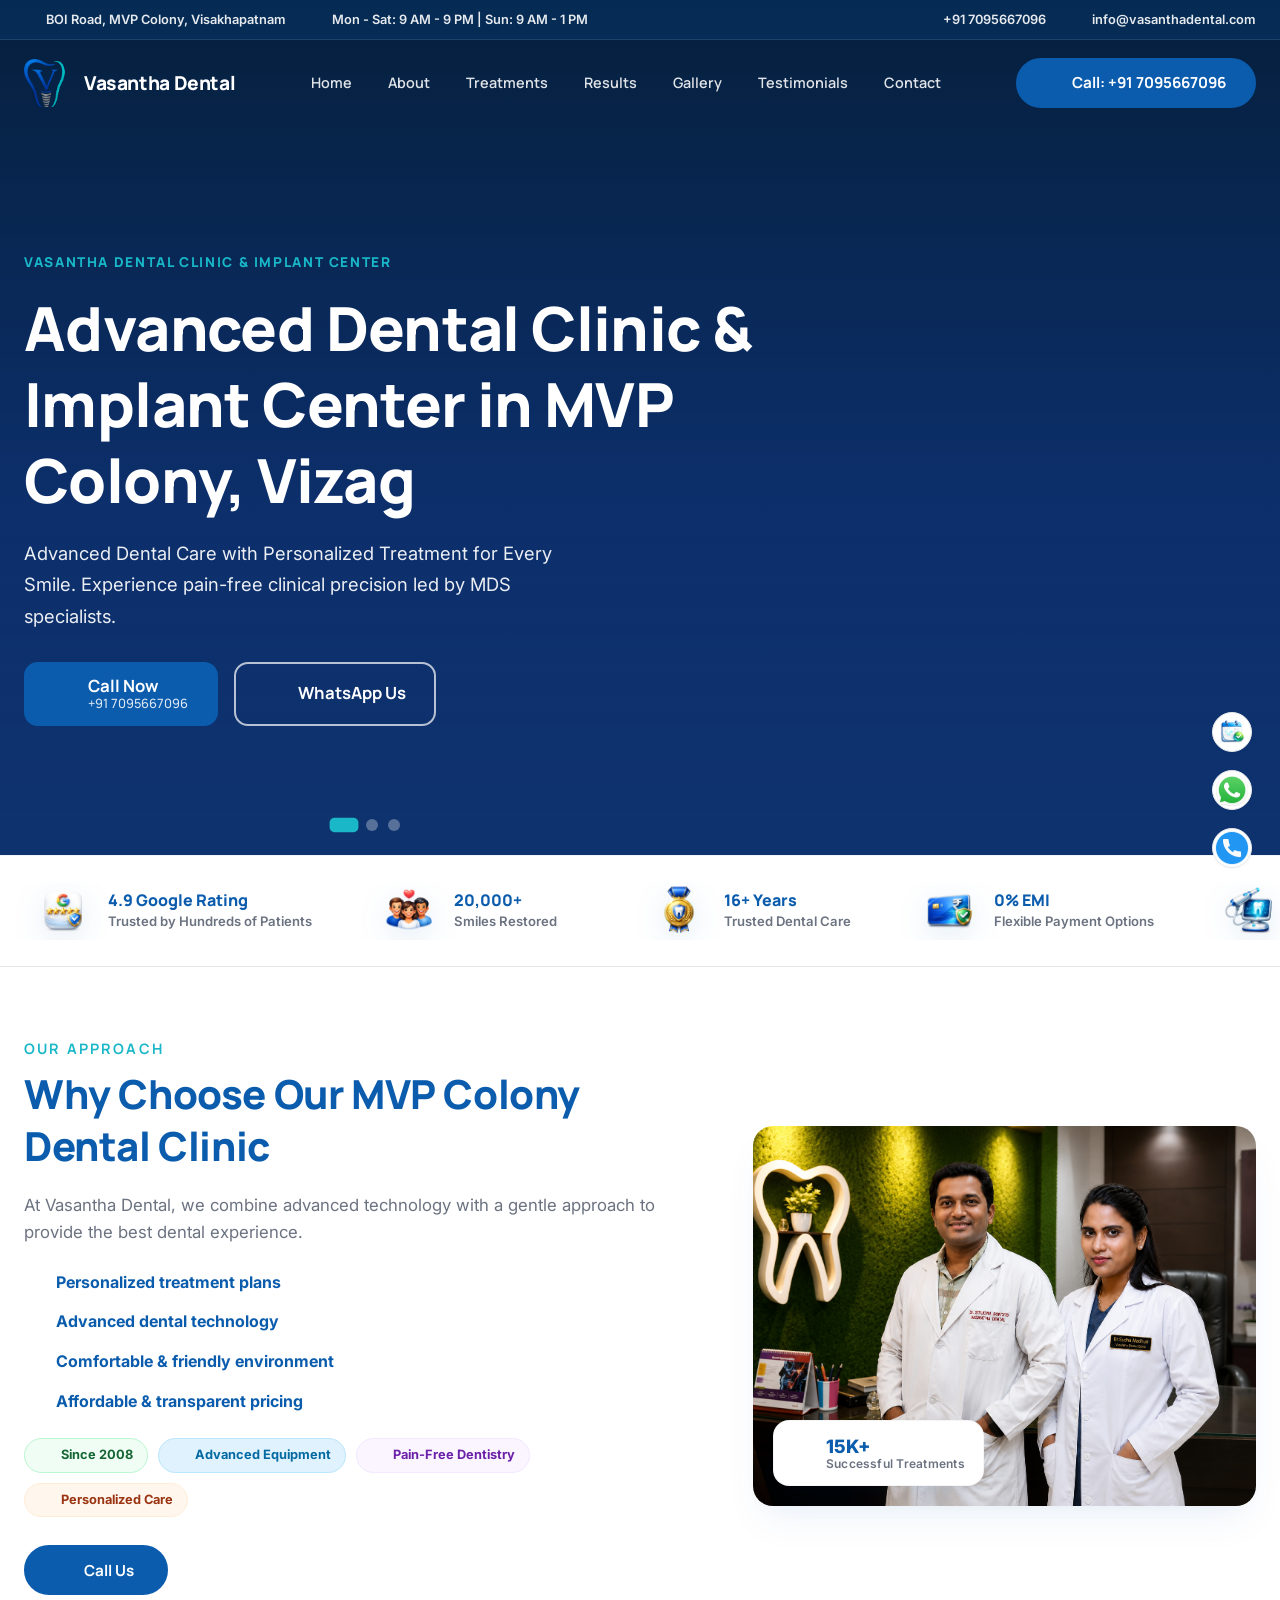
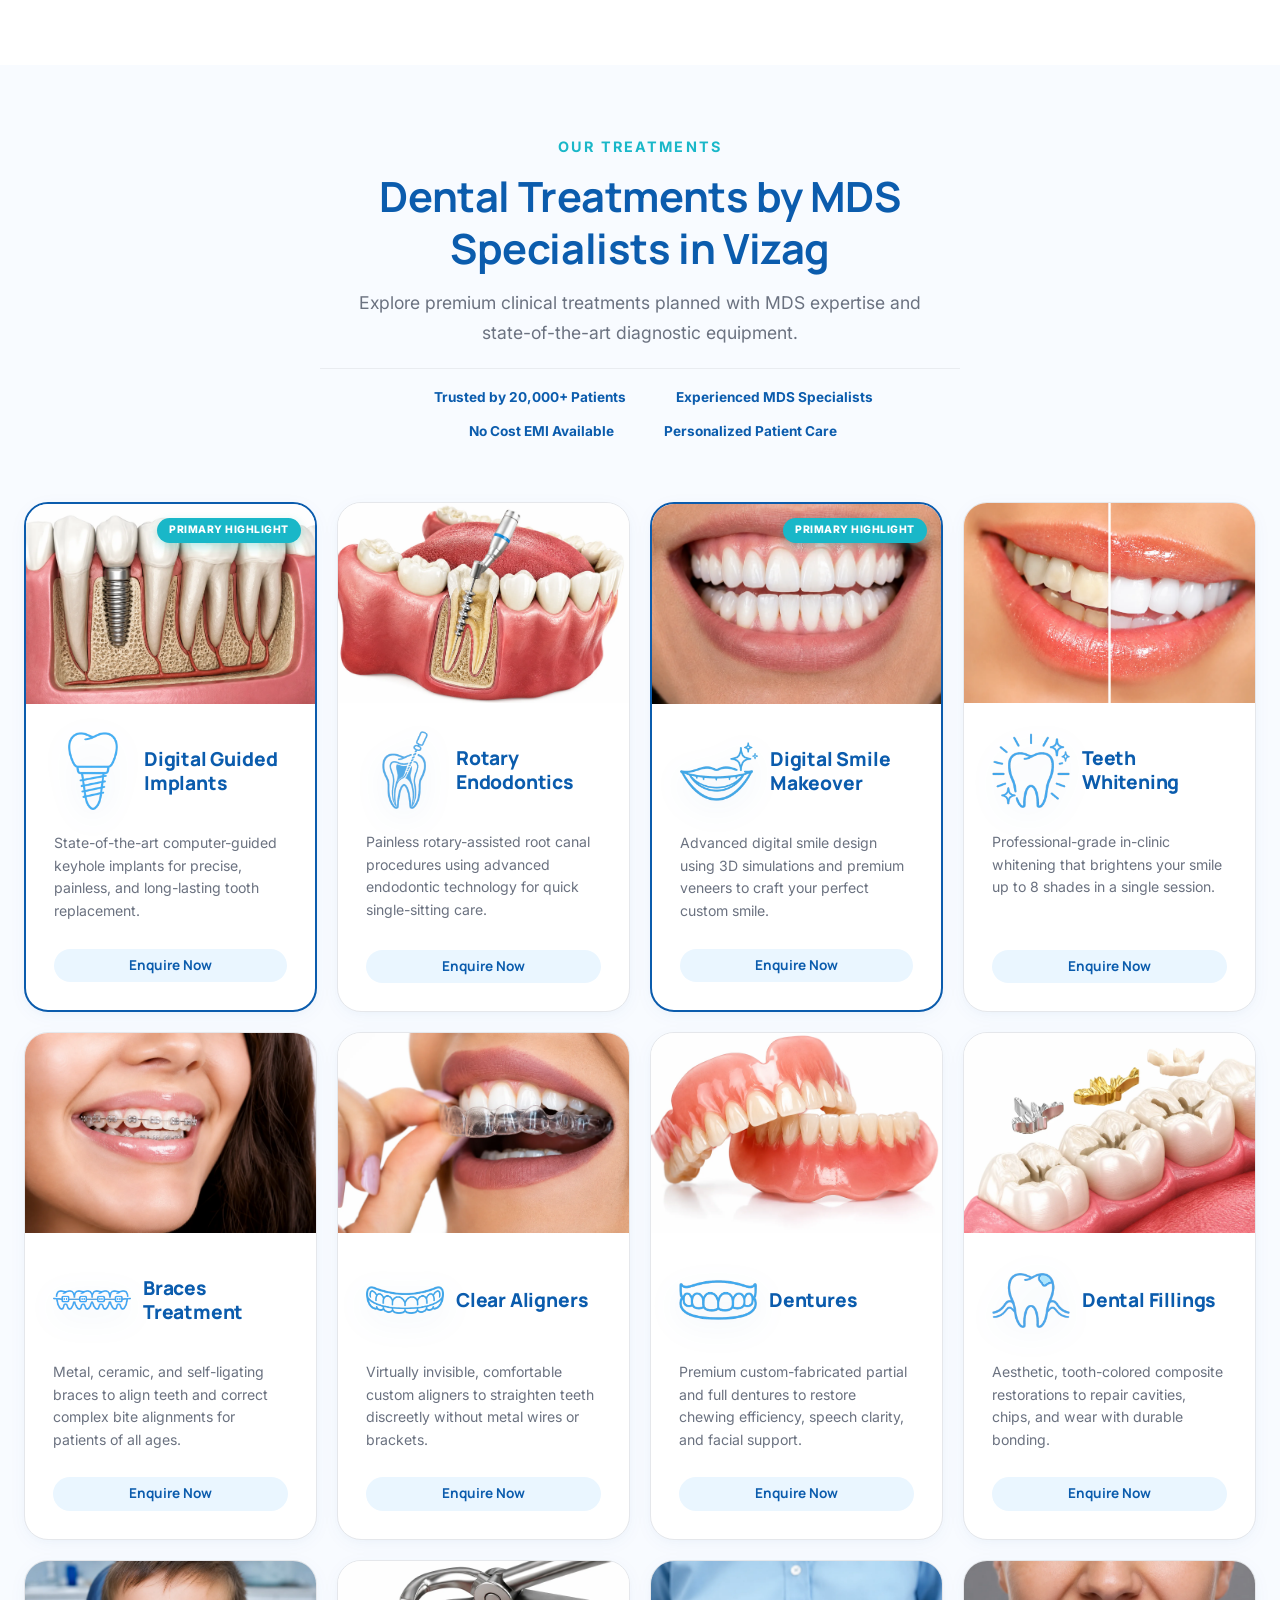
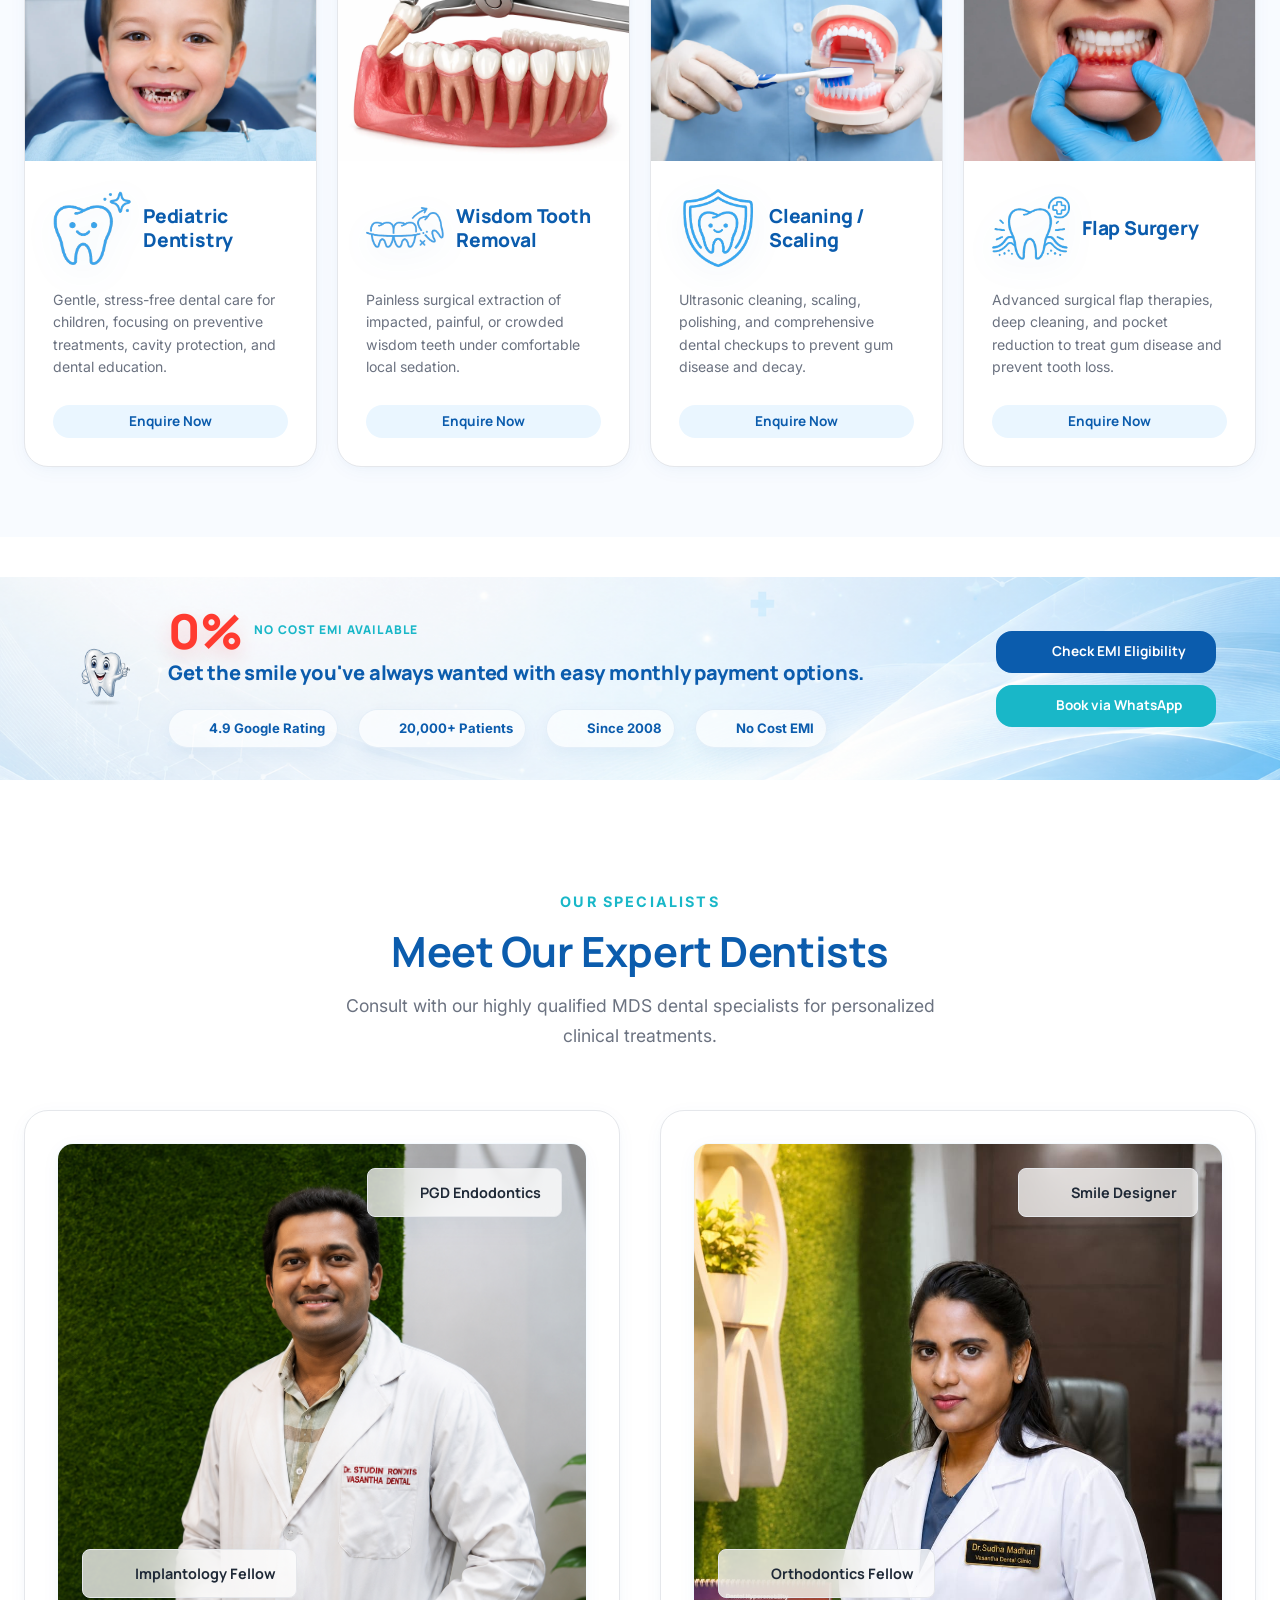
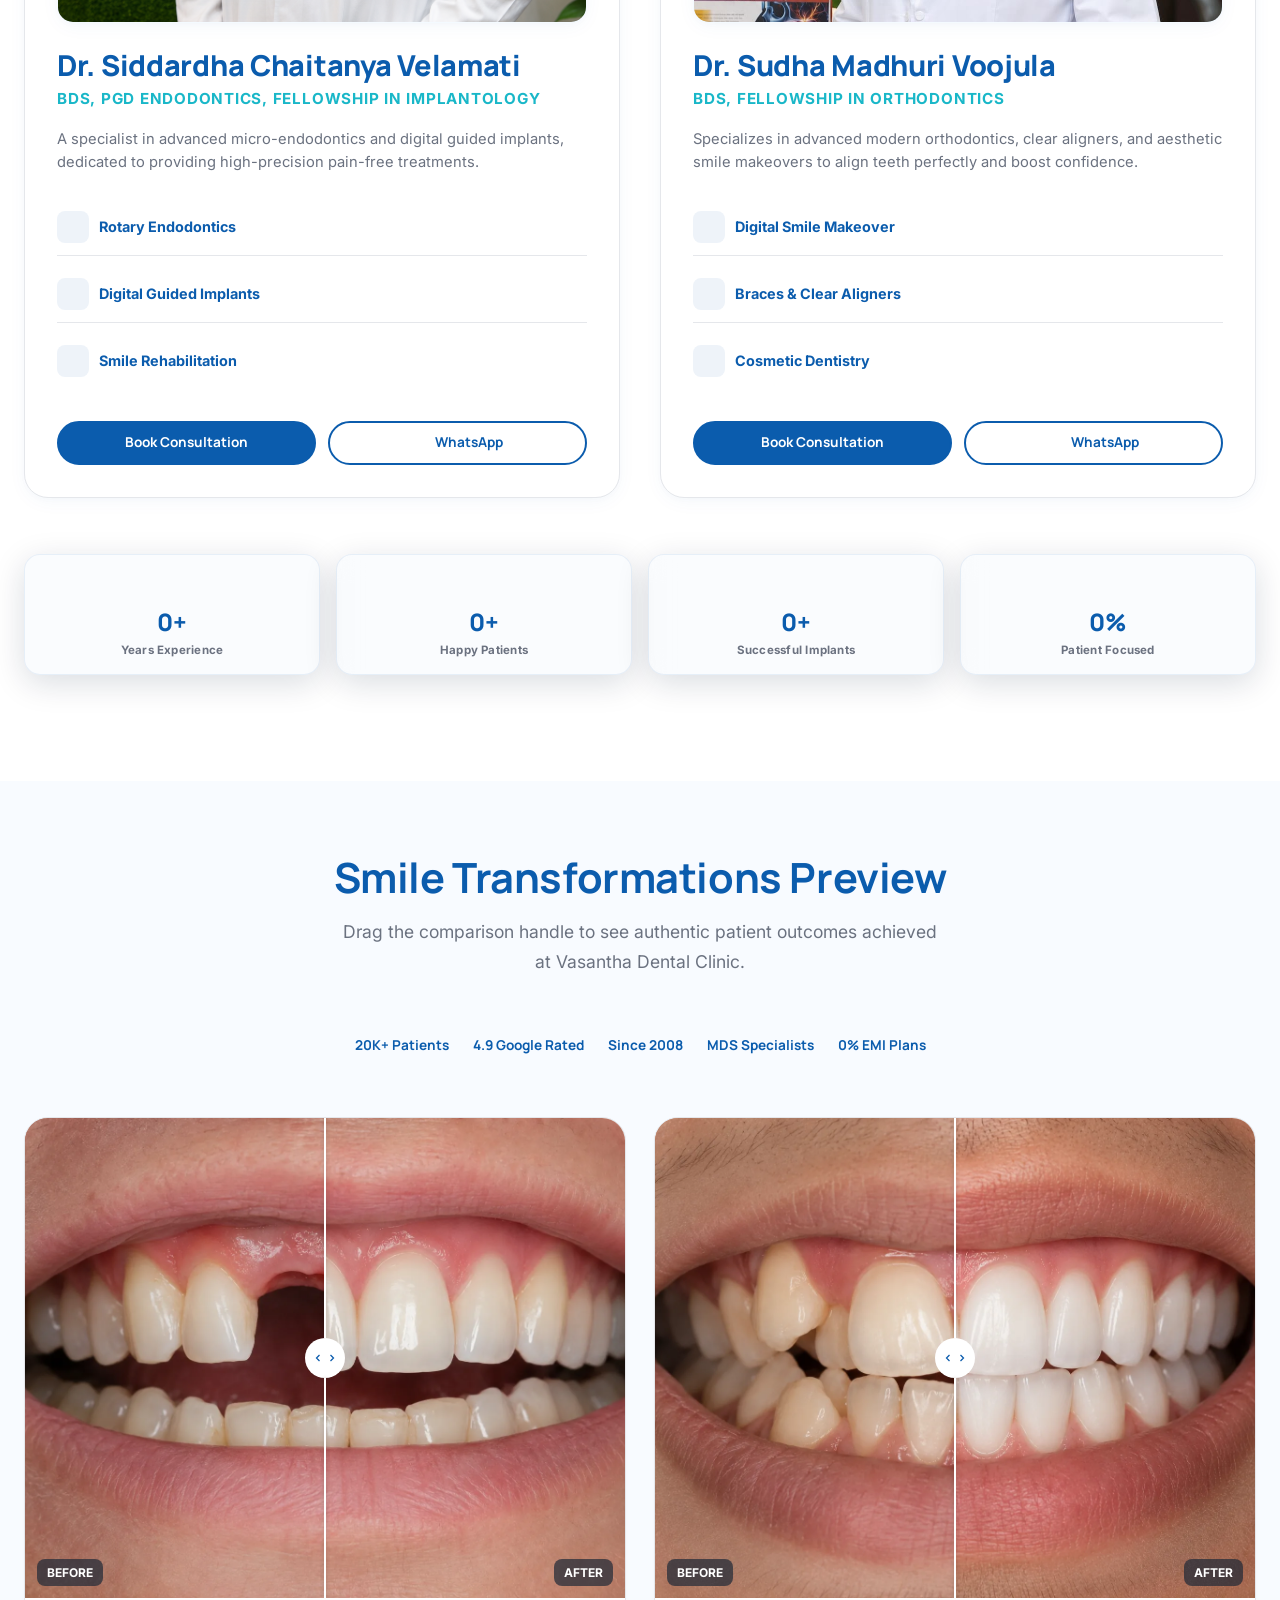
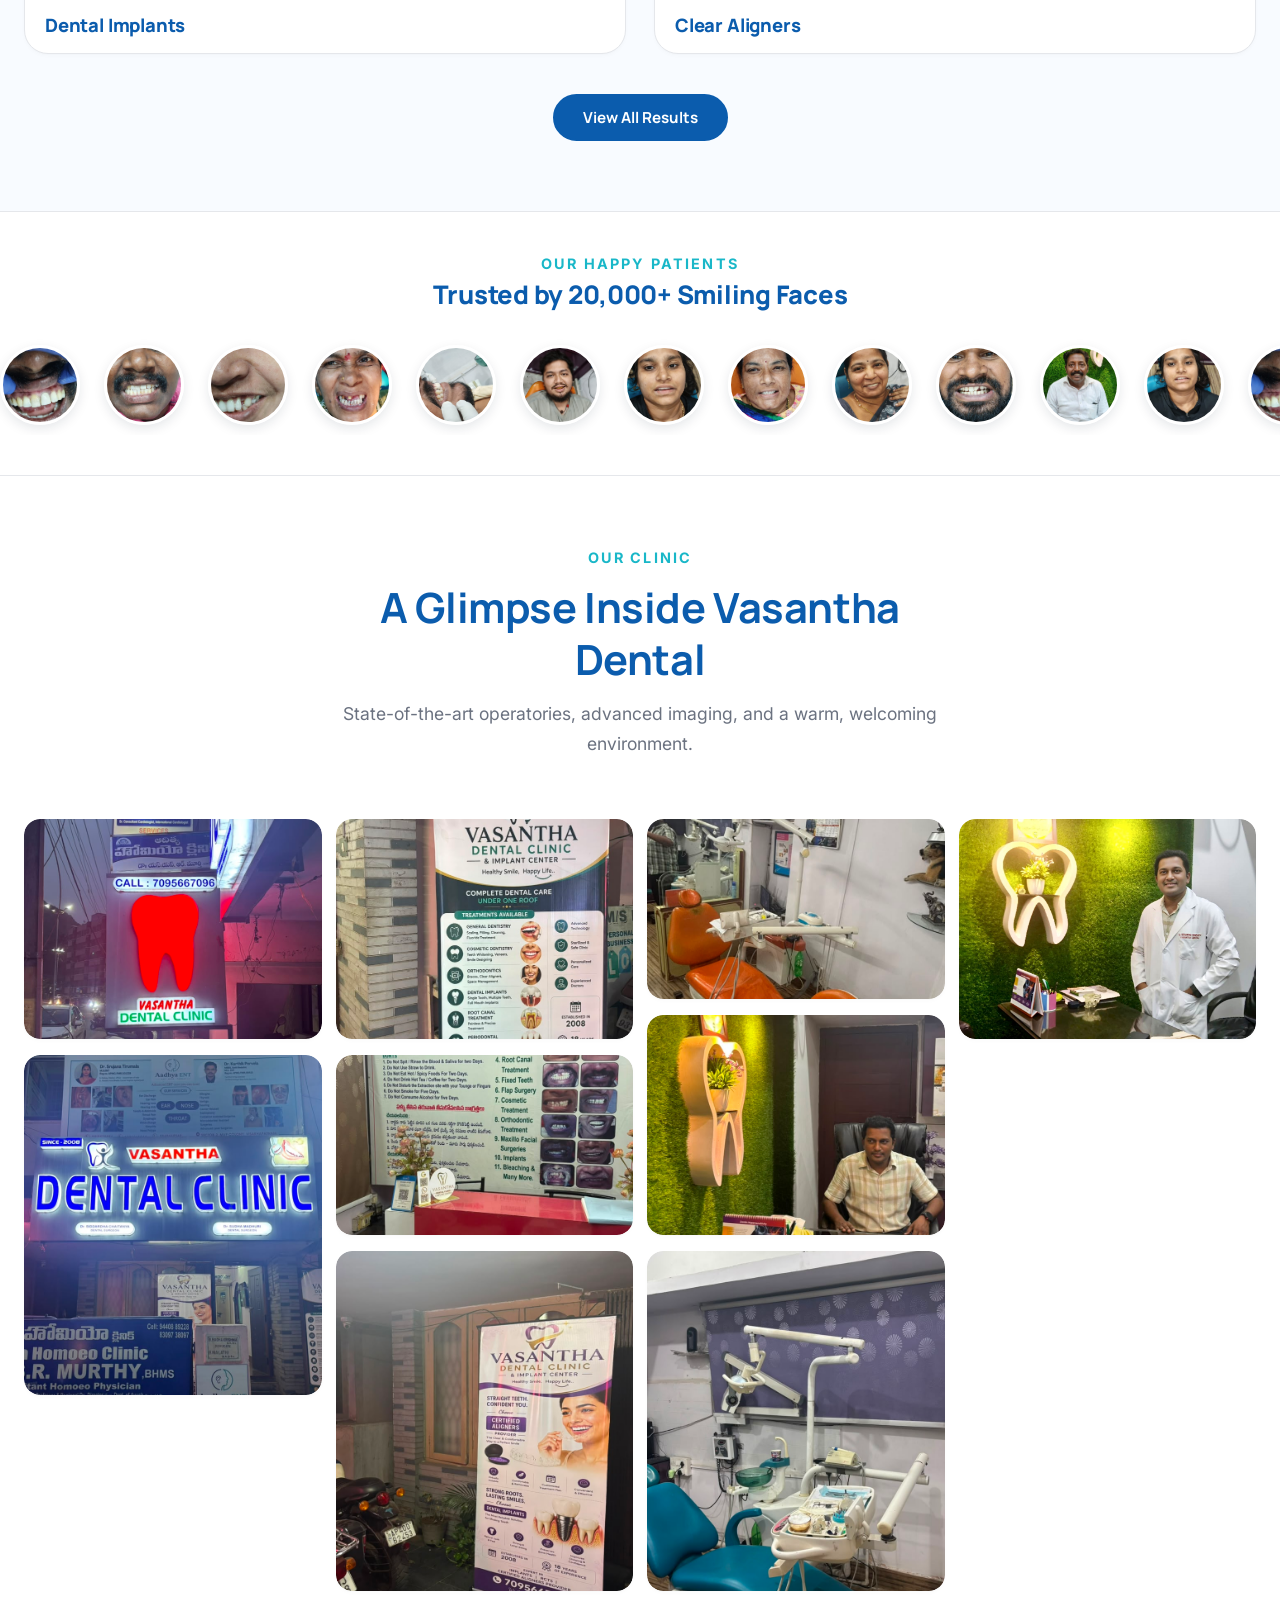
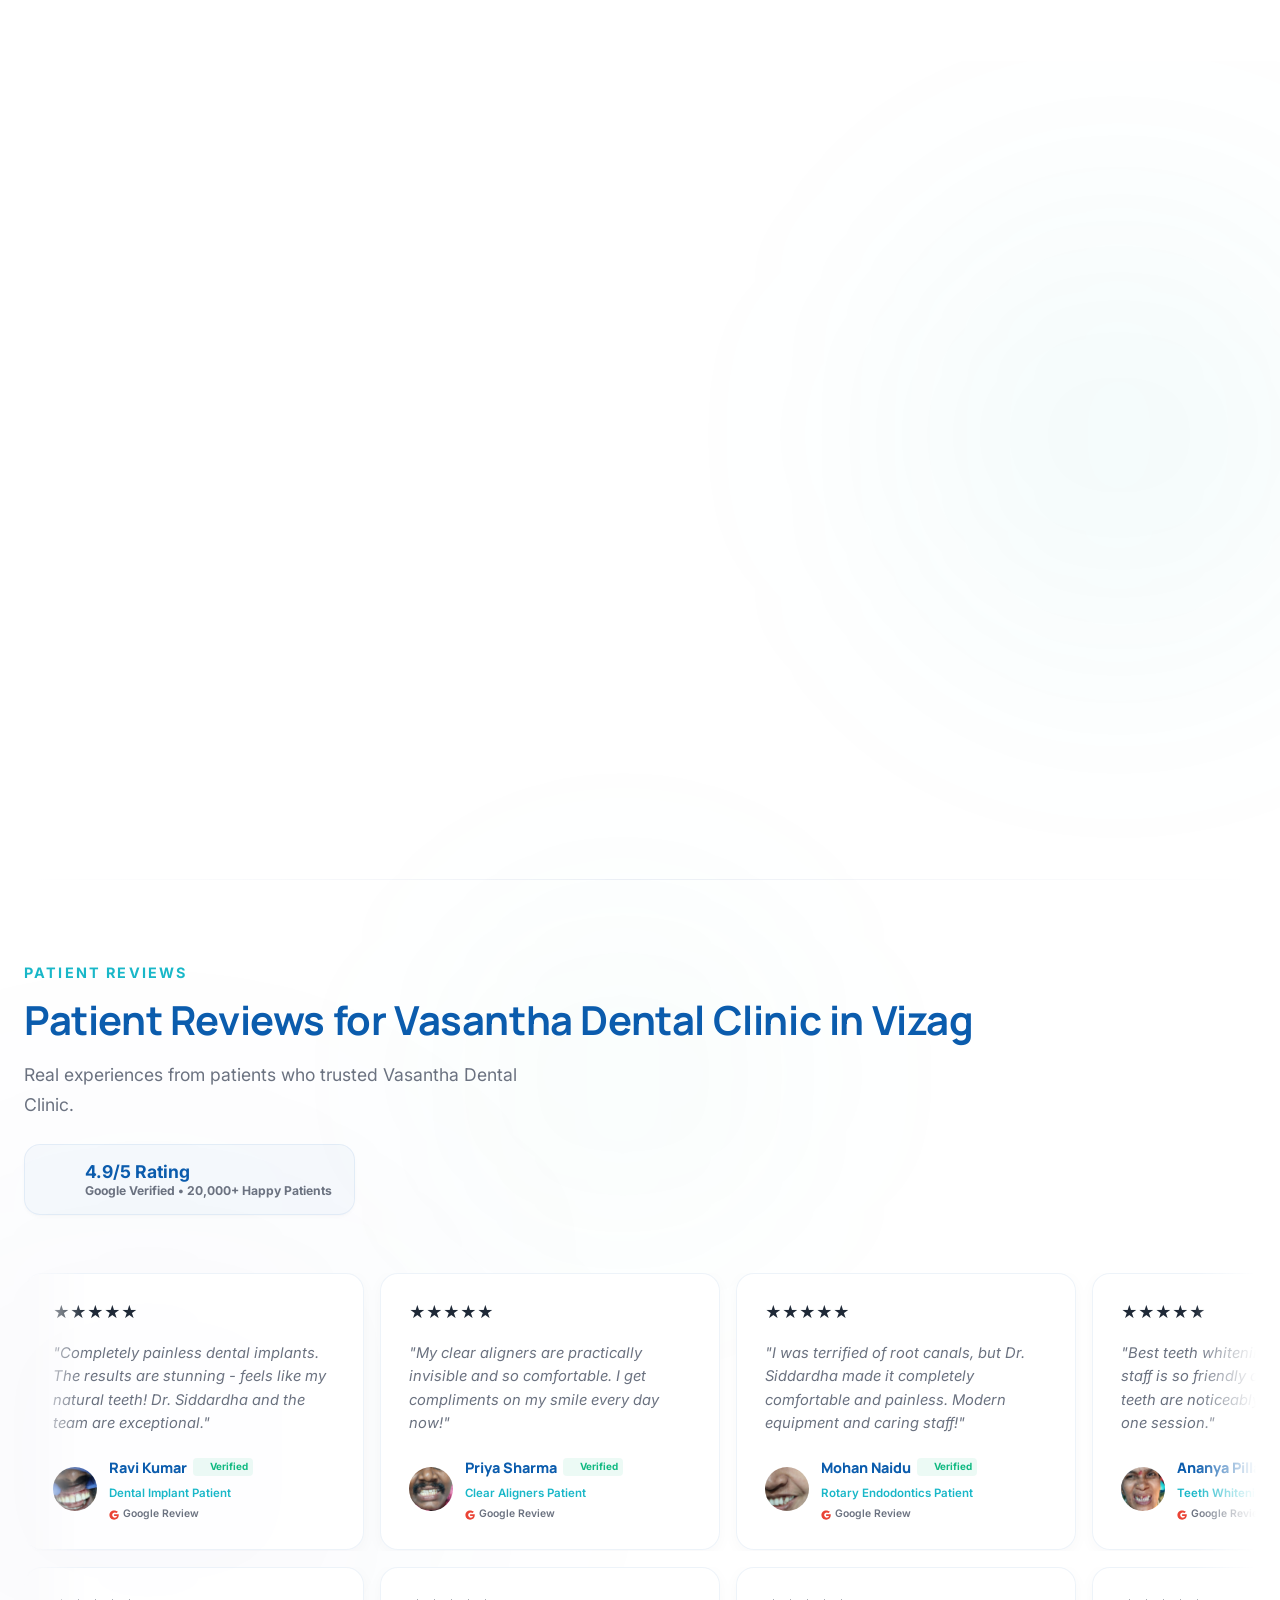
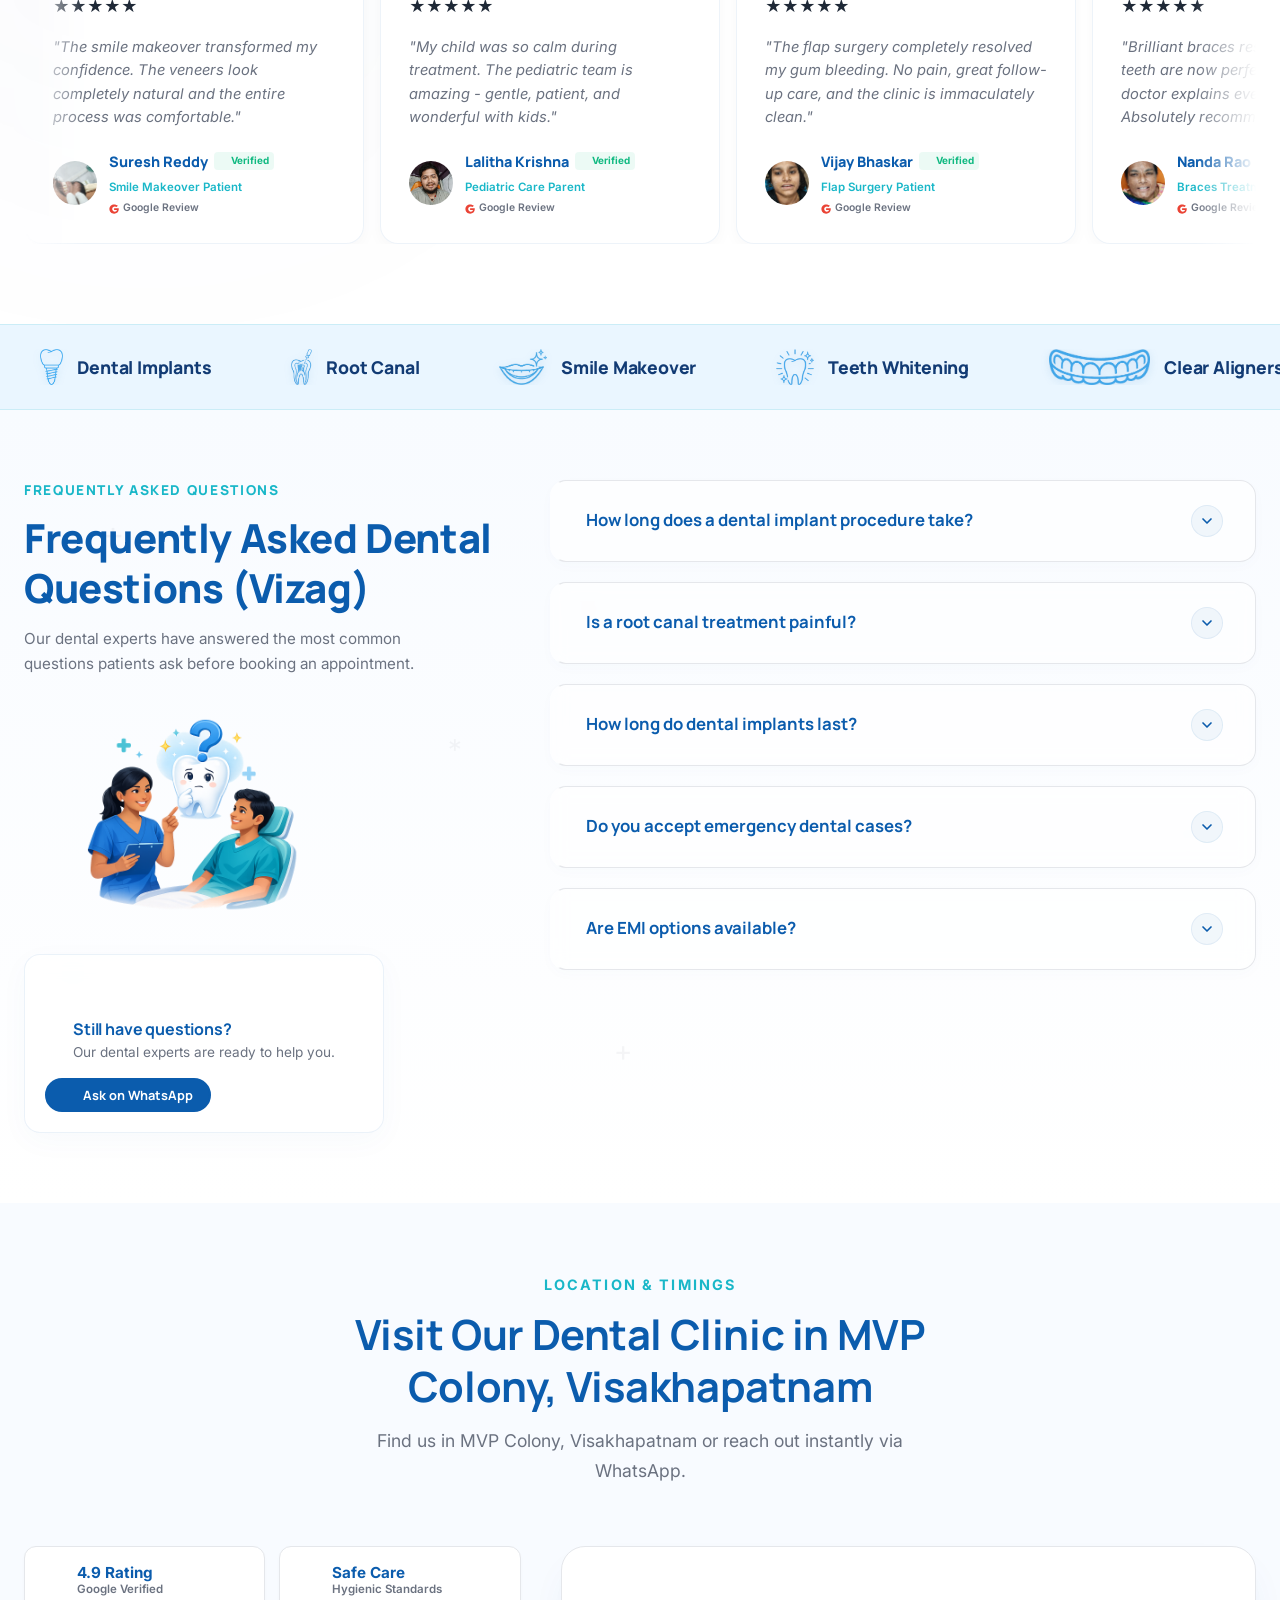
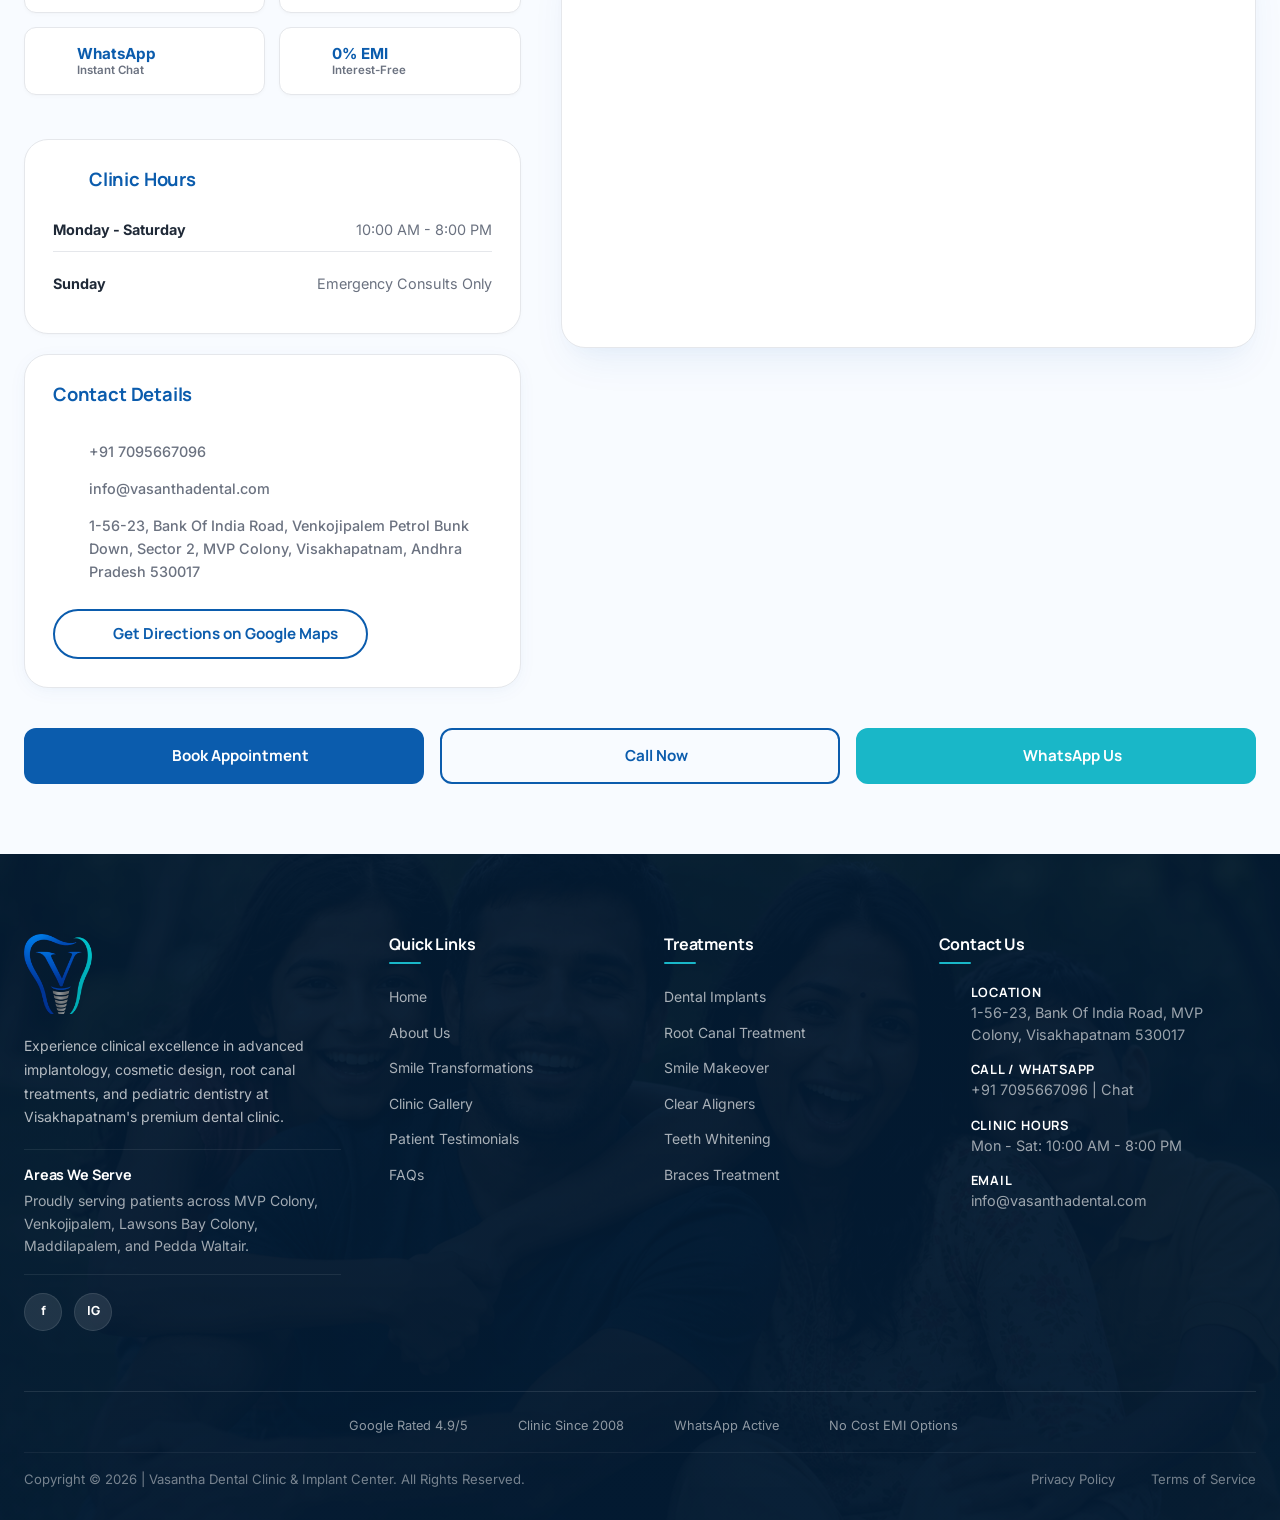
==== commit 8caf32b2: "first commit" ====
--- a/index.html
+++ b/index.html
@@ -7,7 +7,7 @@
   <meta name="description" content="Looking for a trusted dentist in MVP Colony, Vizag? Vasantha Dental Clinic offers dental implants, painless root canals, smile makeovers, MDS specialists, and 0% EMI options in Visakhapatnam.">
   <meta name="robots" content="index, follow, max-image-preview:large">
   <link rel="canonical" href="https://vasanthadental.com/">
-  <link rel="icon" href="favicon.ico" sizes="32x32">
+  <link rel="icon" href="assets/images/branding/logo.png" type="image/png">
 
   <script type="application/ld+json">
   {
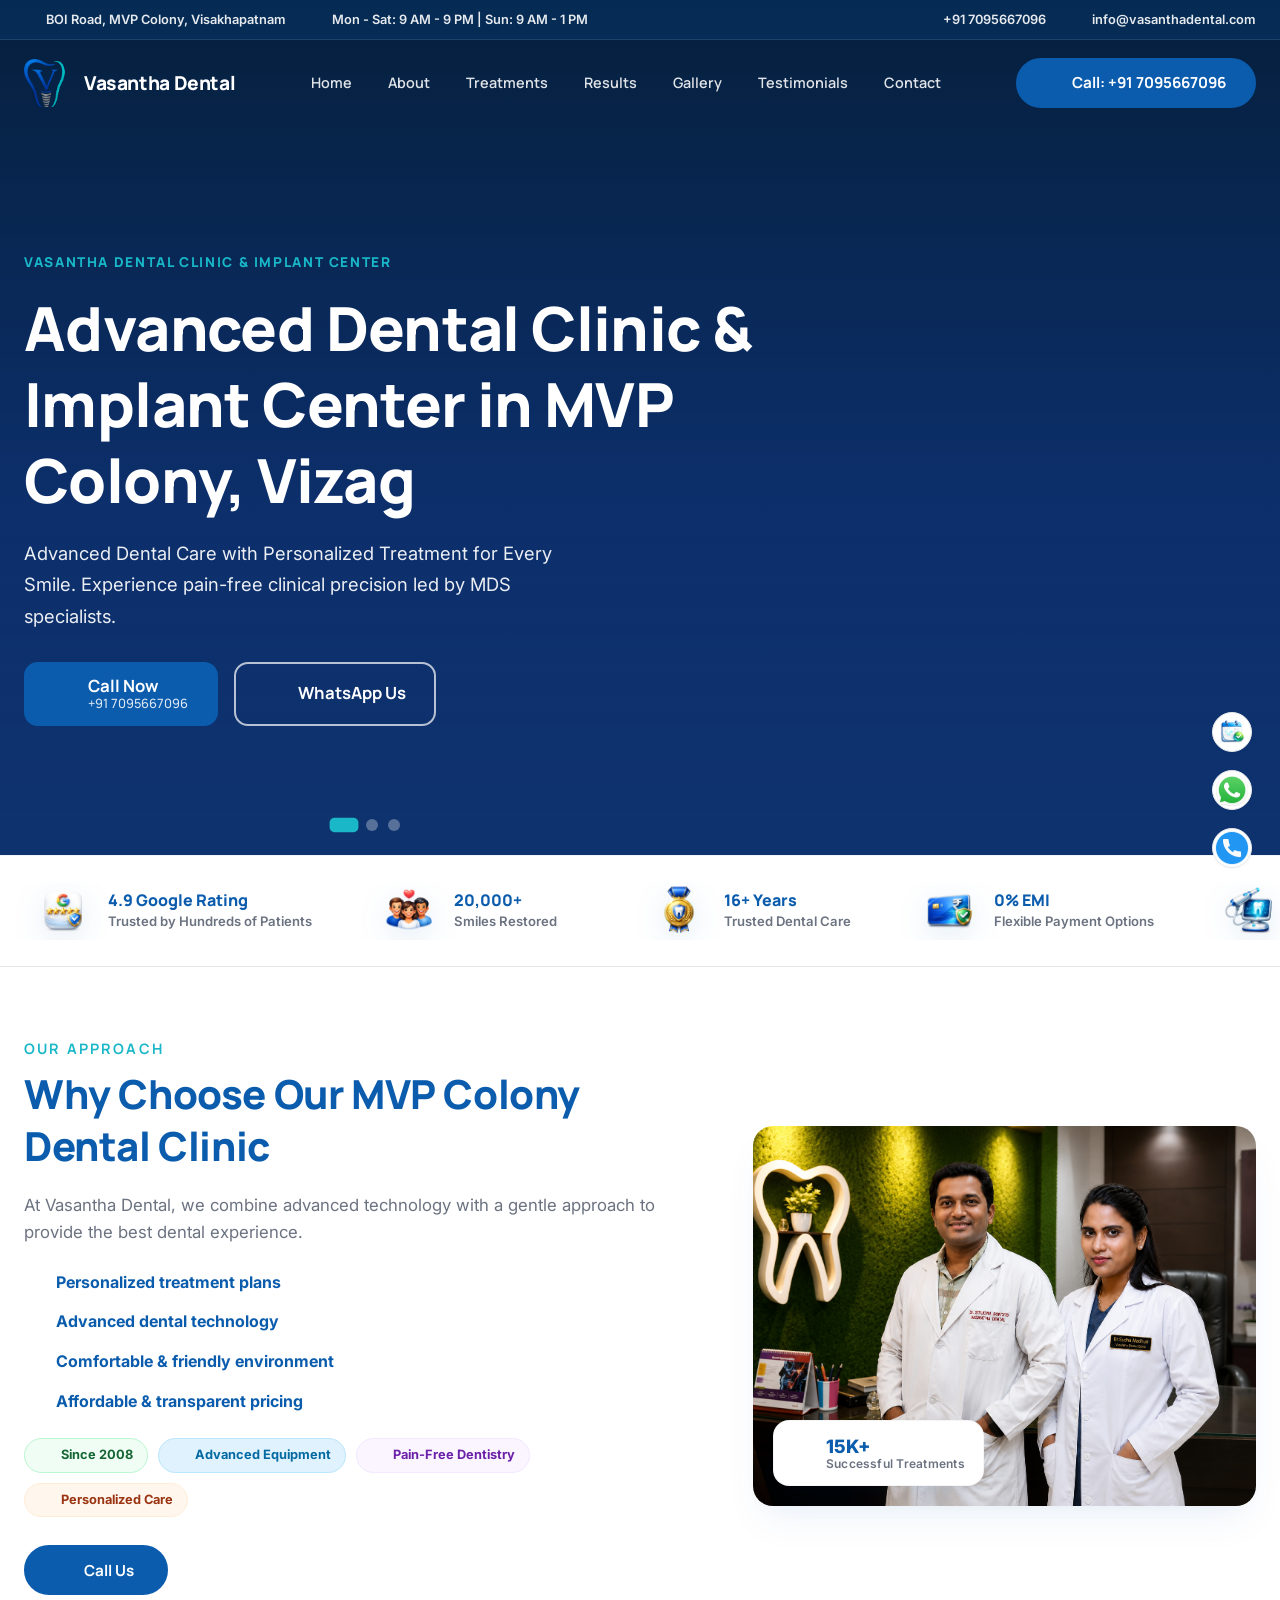
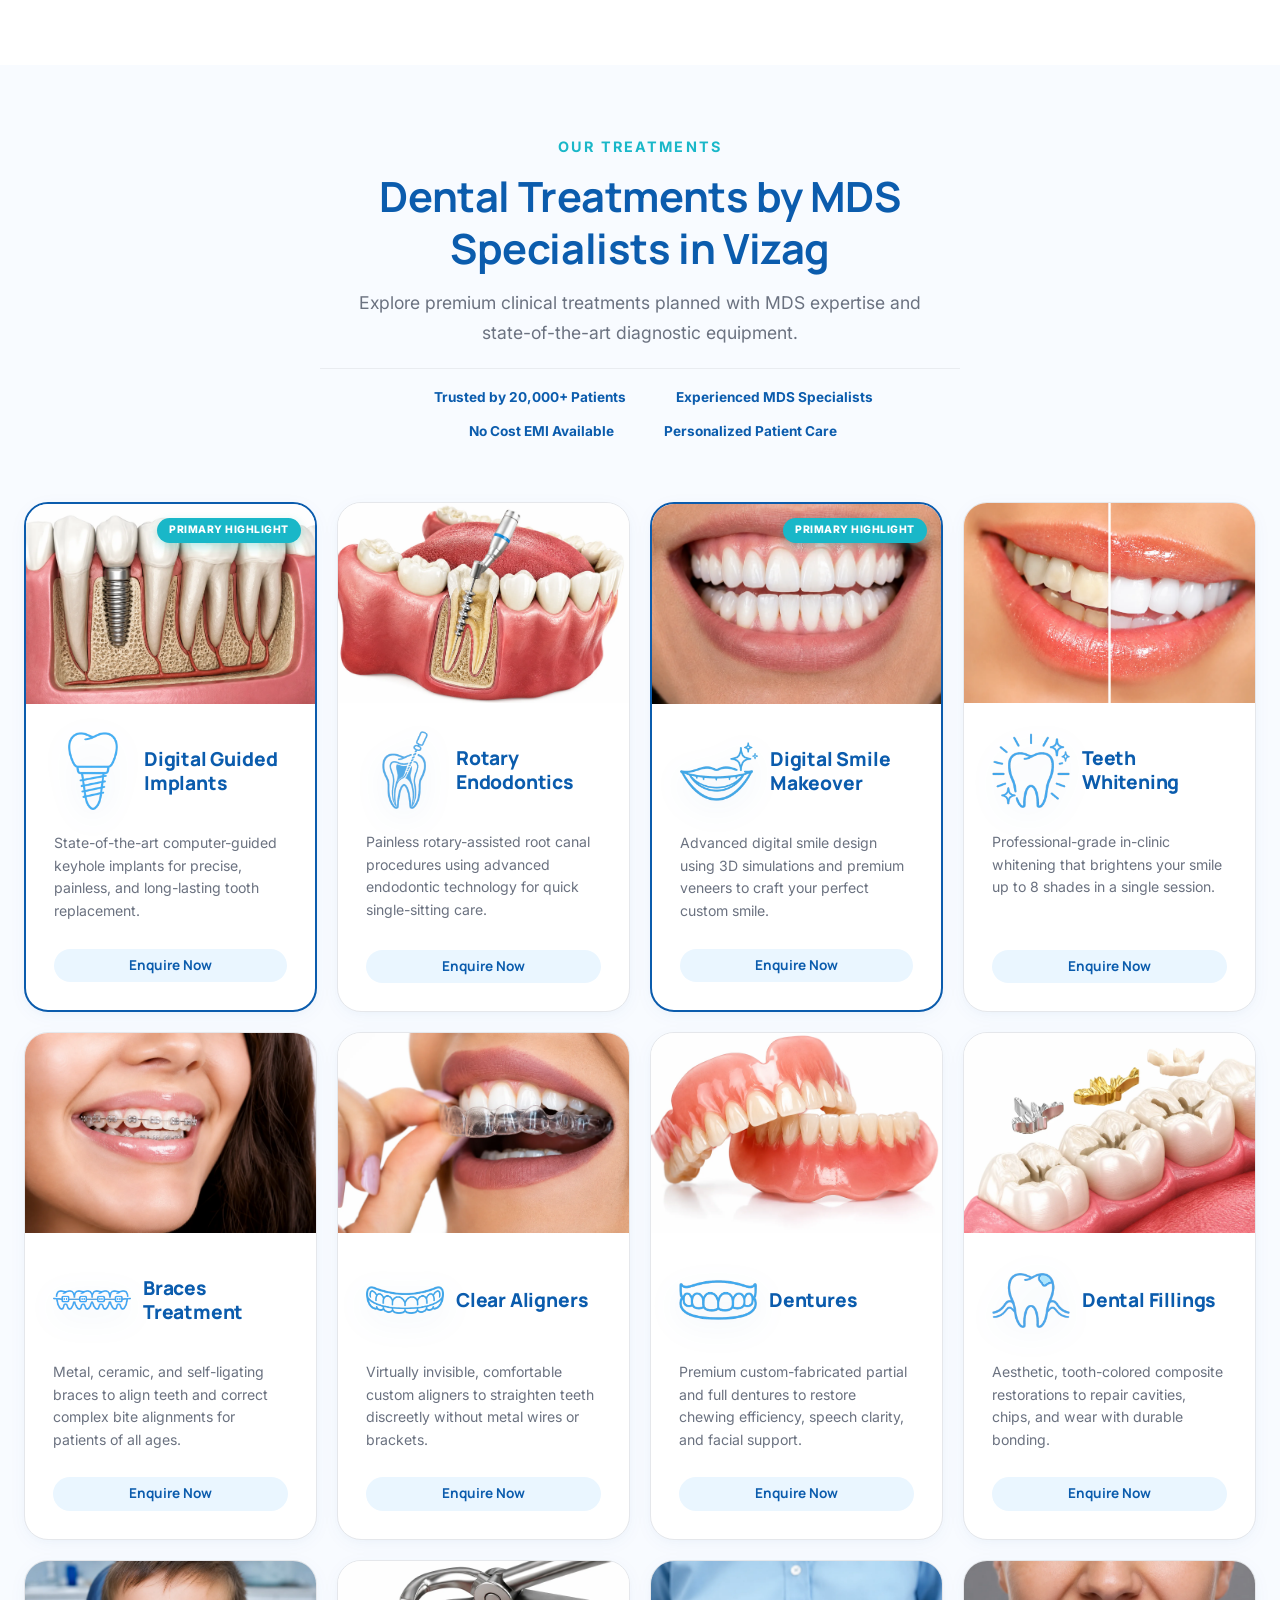
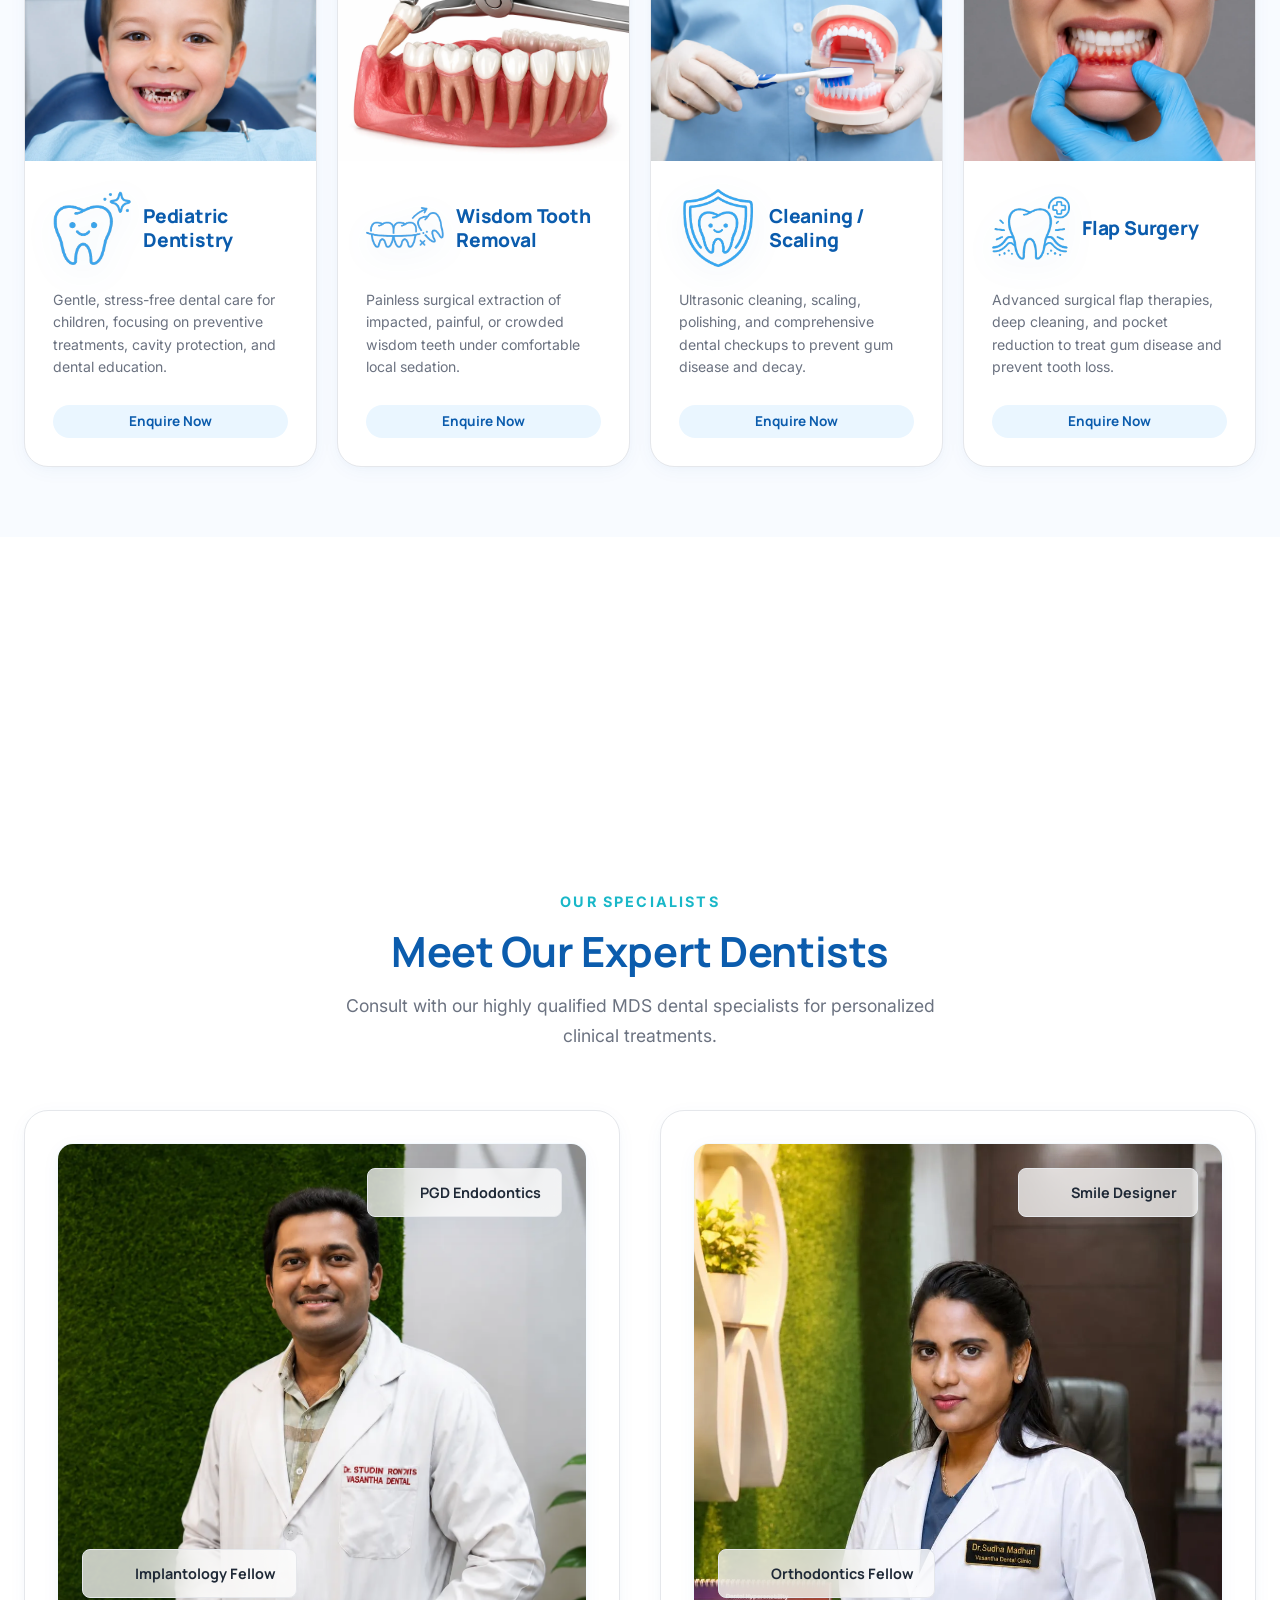
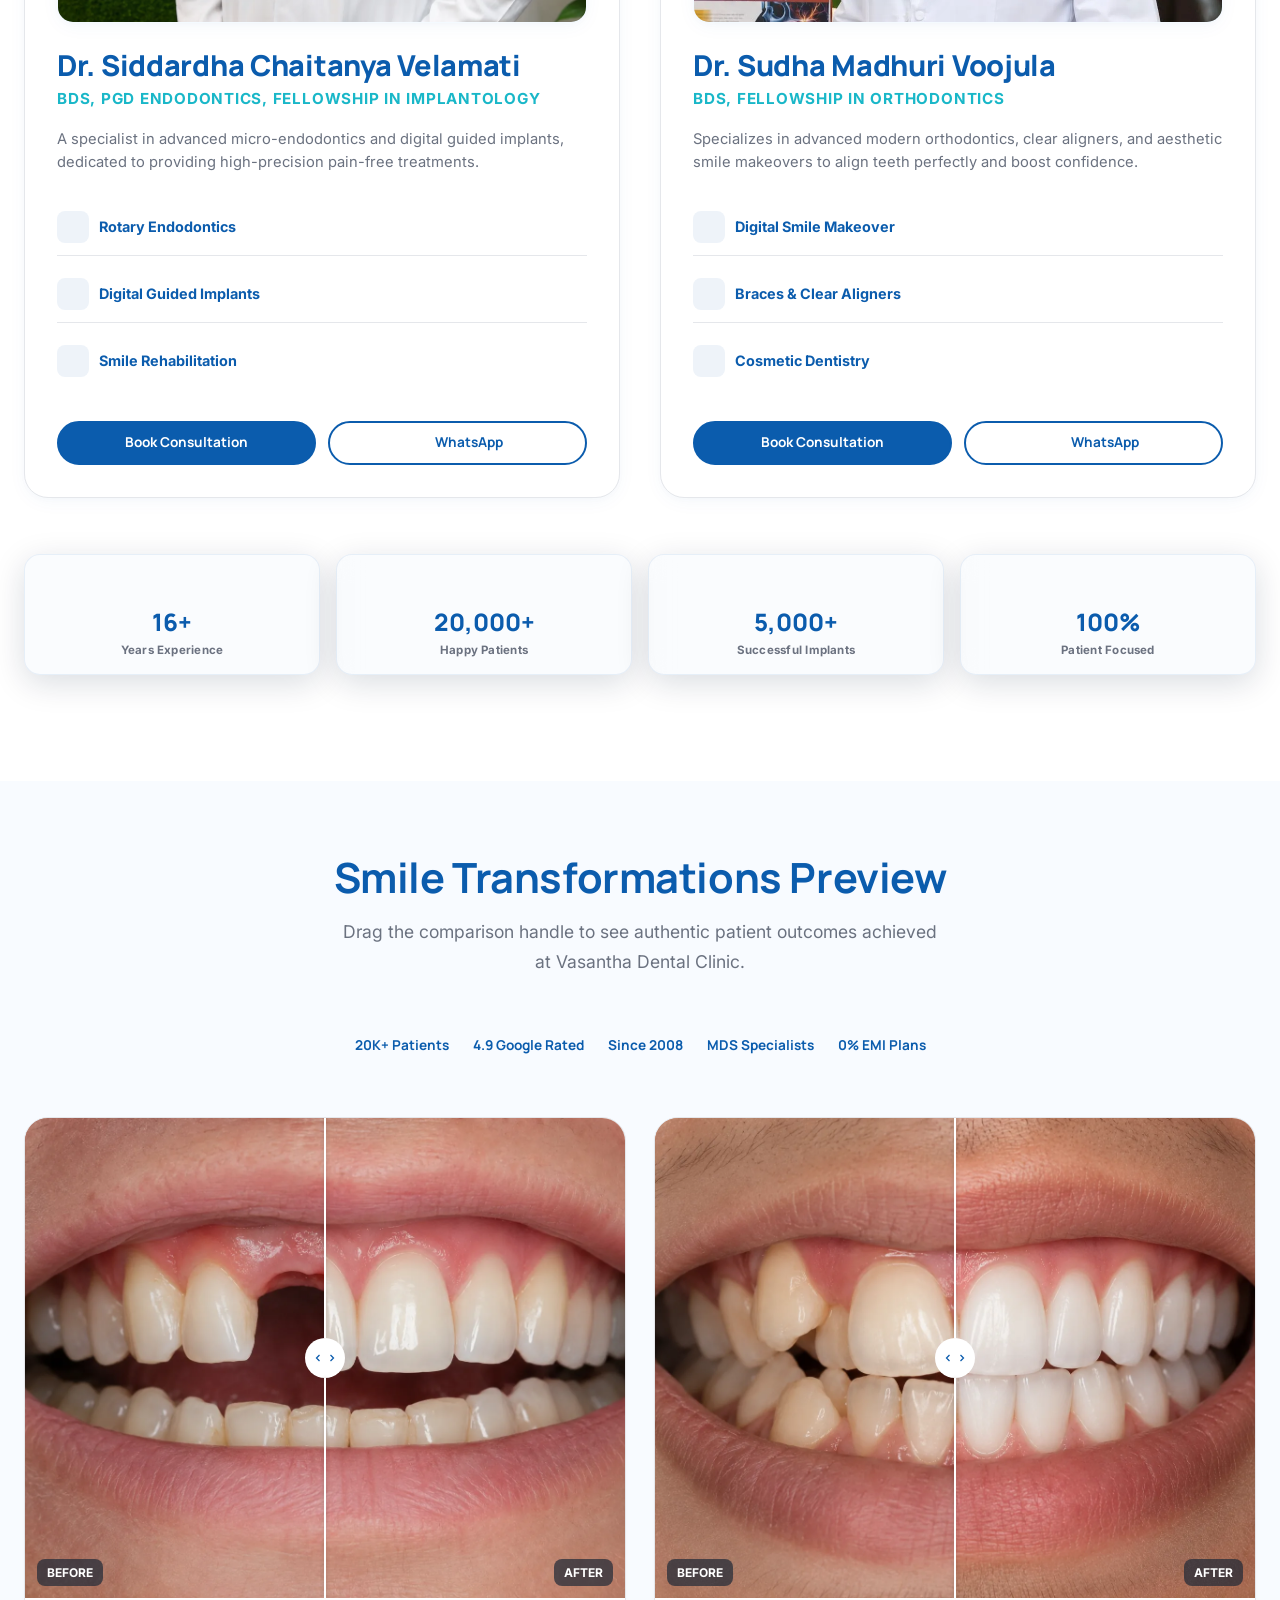
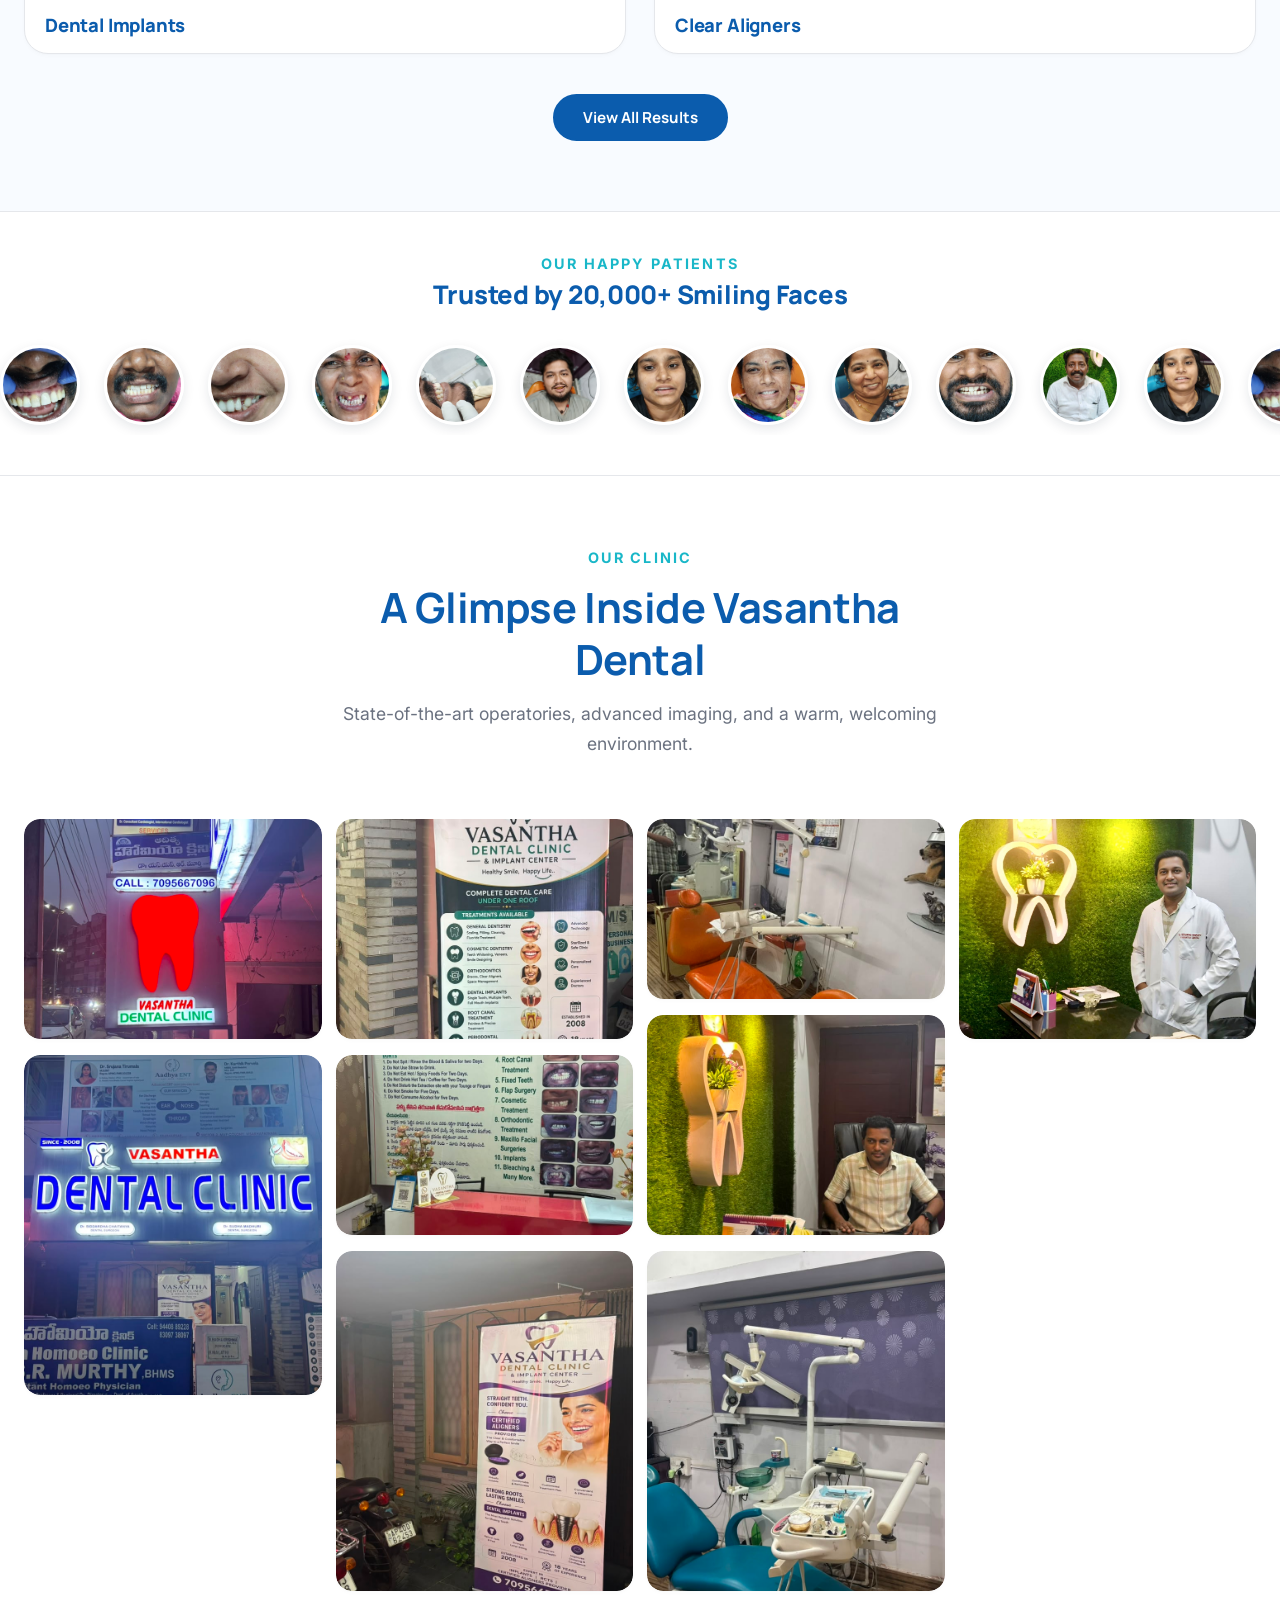
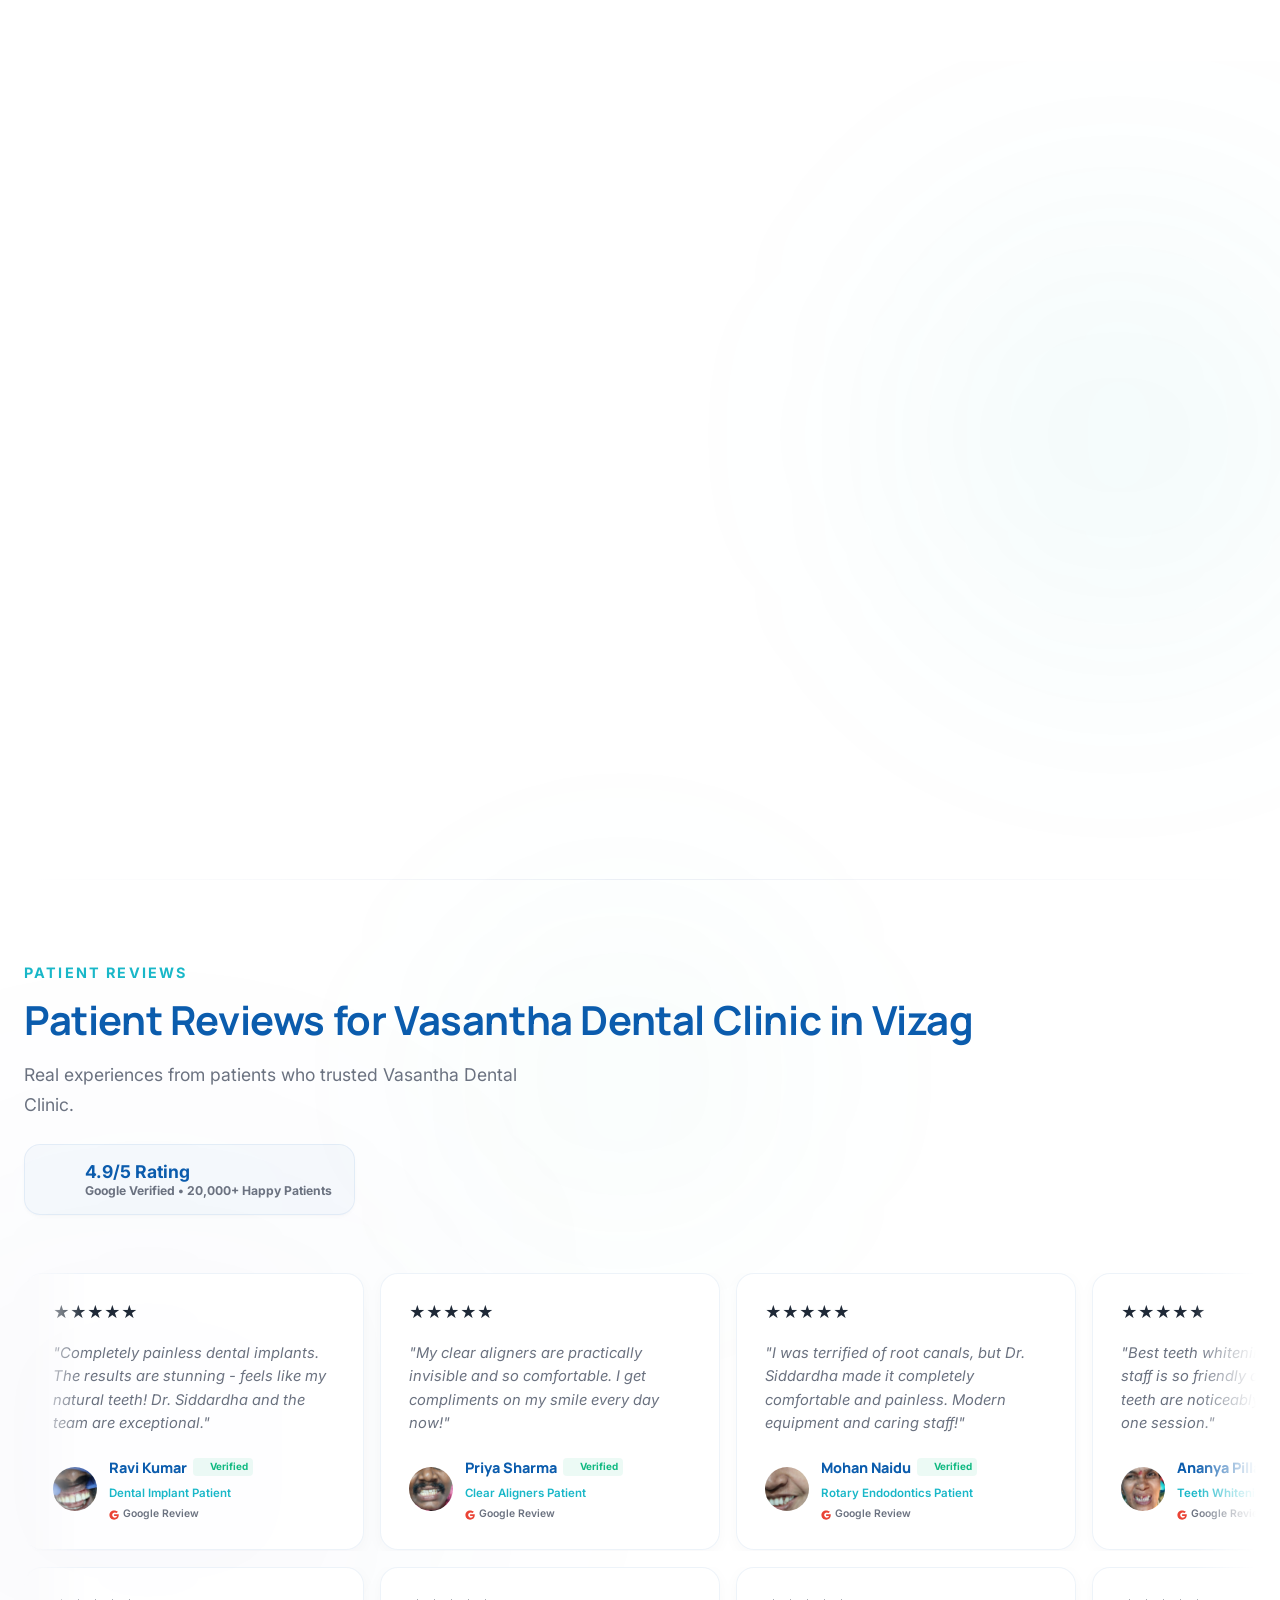
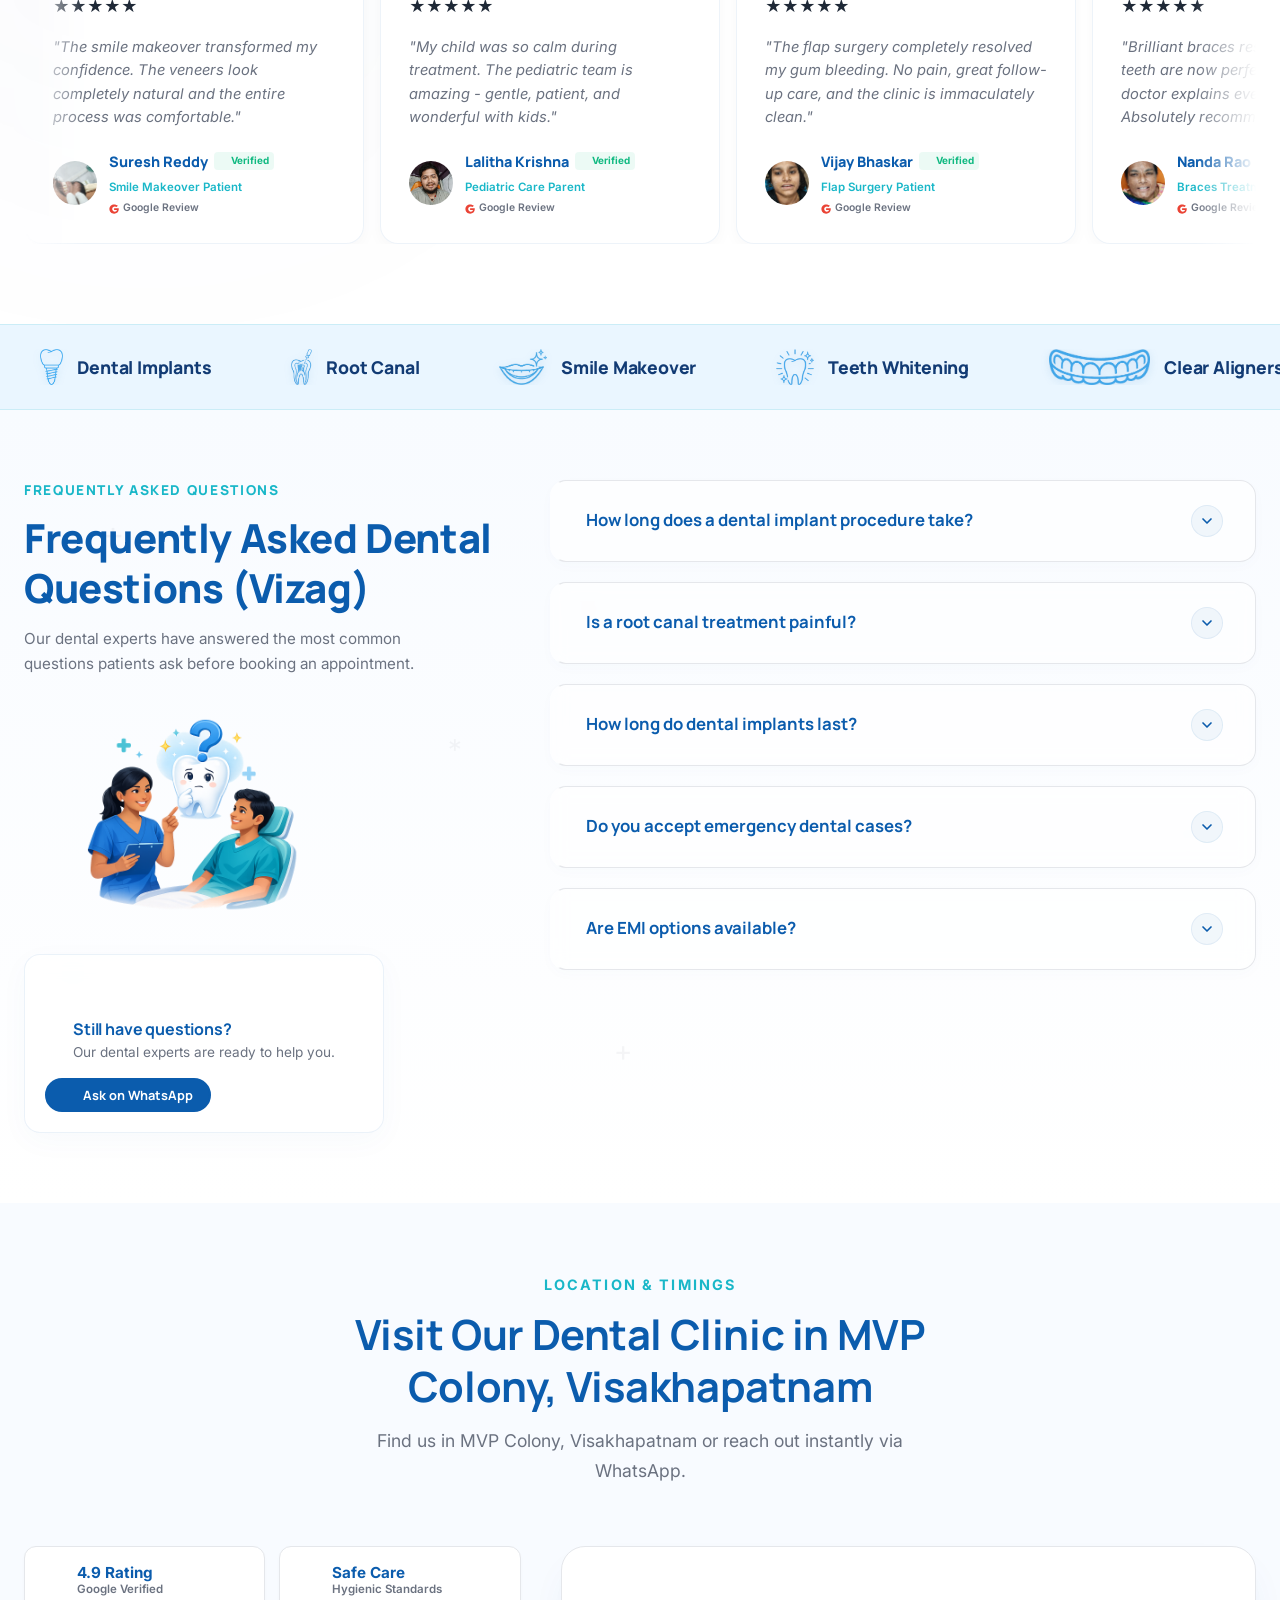
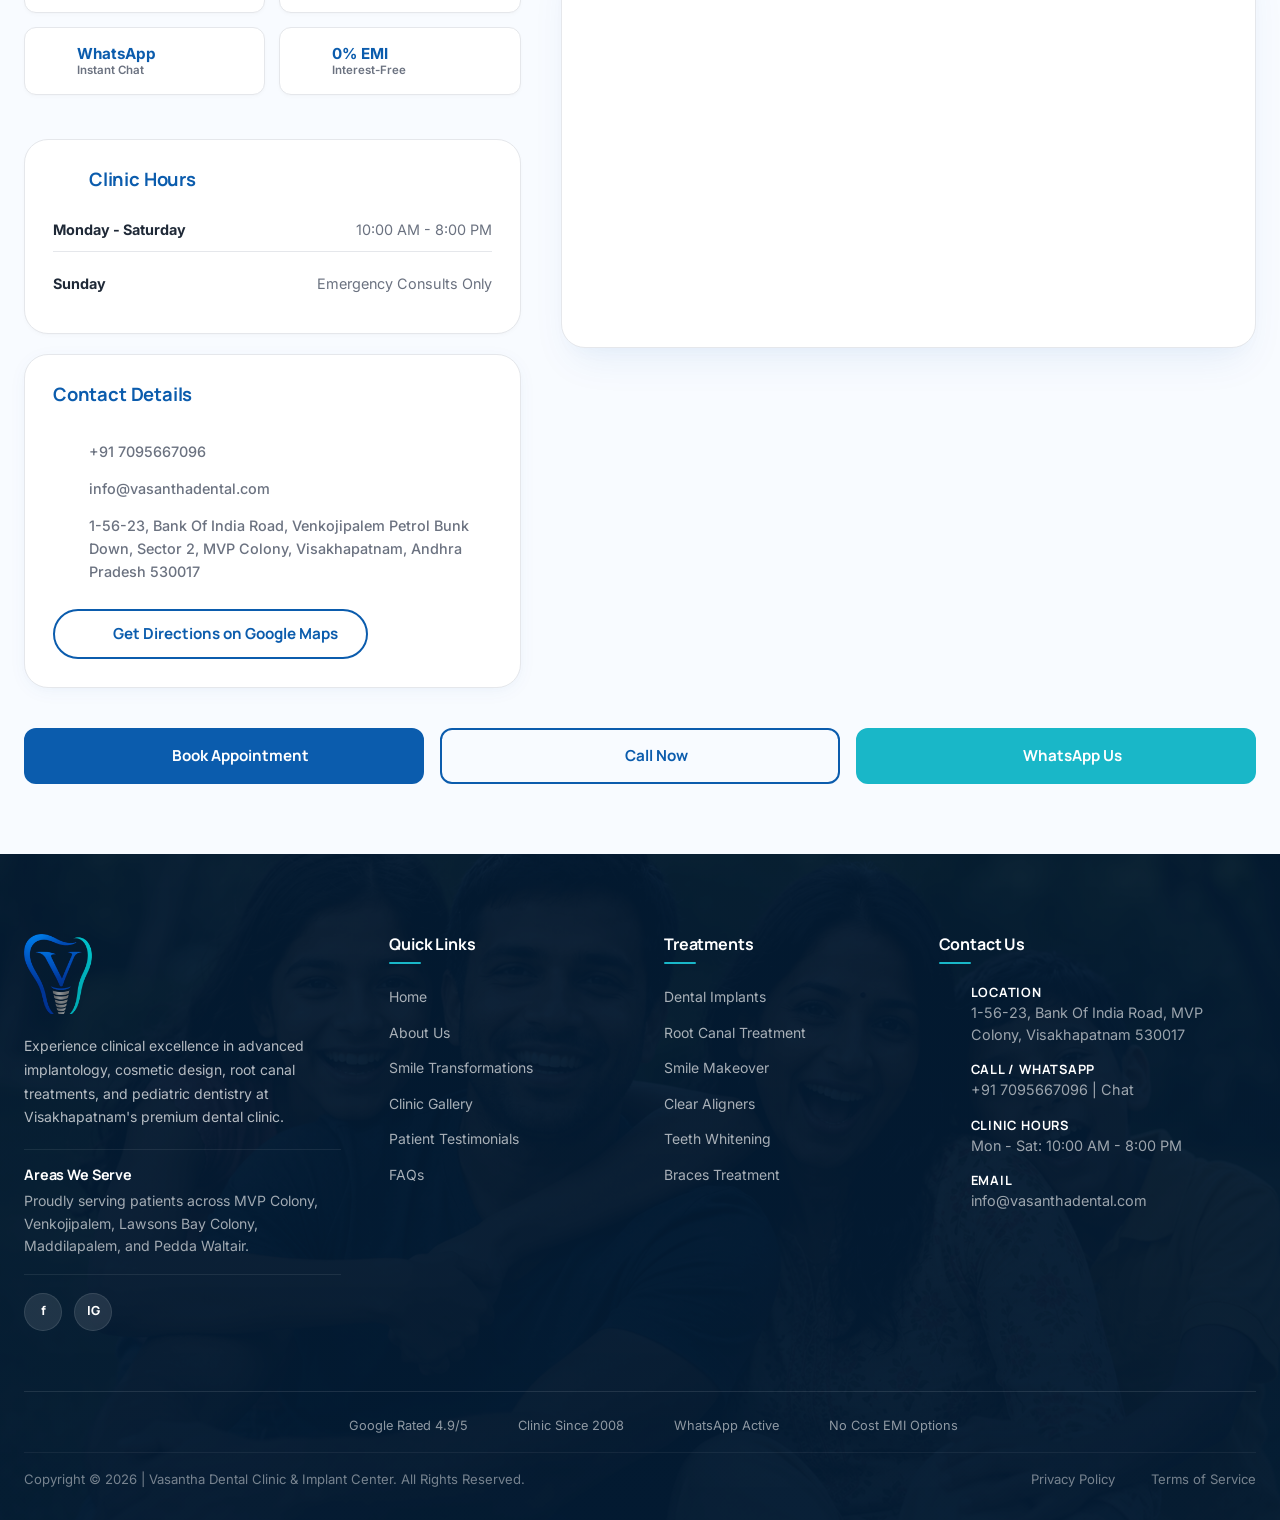
==== commit f50a7cfa: "Optimize page load speed: convert large hero bgs and doctor images to webp and reduce loader timeout" ====
--- a/index.html
+++ b/index.html
@@ -409,20 +409,20 @@
     <div class="hero-bg-slides">
       <div class="hero-bg-slide active">
         <picture>
-          <source media="(max-width: 767px)" srcset="assets/images/branding/heroBG1-mobile.png">
-          <img src="assets/images/branding/heroBG1-desktop.png" alt="Vasantha Dental Clinic and Implant Center in MVP Colony Vizag" class="hero-slide-img" decoding="async">
+          <source media="(max-width: 767px)" srcset="assets/images/branding/heroBG1-mobile.webp">
+          <img src="assets/images/branding/heroBG1-desktop.webp" alt="Vasantha Dental Clinic and Implant Center in MVP Colony Vizag" class="hero-slide-img" decoding="async">
         </picture>
       </div>
       <div class="hero-bg-slide">
         <picture>
-          <source media="(max-width: 767px)" srcset="assets/images/branding/HeroBG2-mobile.png">
-          <img src="assets/images/branding/heroBG2-desktop.png" alt="Modern dental operatory at Vasantha Dental Clinic Visakhapatnam" class="hero-slide-img" loading="lazy" decoding="async">
+          <source media="(max-width: 767px)" srcset="assets/images/branding/HeroBG2-mobile.webp">
+          <img src="assets/images/branding/heroBG2-desktop.webp" alt="Modern dental operatory at Vasantha Dental Clinic Visakhapatnam" class="hero-slide-img" loading="lazy" decoding="async">
         </picture>
       </div>
       <div class="hero-bg-slide">
         <picture>
-          <source media="(max-width: 767px)" srcset="assets/images/branding/mobileHeroBG3-mobile.png">
-          <img src="assets/images/branding/Herobg3-desktop.png" alt="Advanced dental equipment at Vasantha Dental Clinic MVP Colony" class="hero-slide-img" loading="lazy" decoding="async">
+          <source media="(max-width: 767px)" srcset="assets/images/branding/mobileHeroBG3-mobile.webp">
+          <img src="assets/images/branding/Herobg3-desktop.webp" alt="Advanced dental equipment at Vasantha Dental Clinic MVP Colony" class="hero-slide-img" loading="lazy" decoding="async">
         </picture>
       </div>
     </div>
@@ -862,7 +862,7 @@
         <div class="doctor-profile-card">
           <div class="doctor-visual-container">
             <div class="doctor-img-wrapper animate-float">
-              <img src="assets/images/doctors/vasantha.png" alt="Dr. Siddardha Chaitanya Velamati - BDS, PGD Endodontics, Fellowship in Implantology">
+              <img src="assets/images/doctors/vasantha.webp" alt="Dr. Siddardha Chaitanya Velamati - BDS, PGD Endodontics, Fellowship in Implantology">
               
               <div class="doctor-floating-badge doctor-badge-1" style="display: inline-flex; align-items: center; border-radius: var(--radius-sm); border: 1px solid var(--border-light);">
                 <i data-lucide="award" style="width: 16px; height: 16px; stroke: var(--primary); stroke-width: 2px; fill: none; margin-right: 6px;"></i>
@@ -913,7 +913,7 @@
         <div class="doctor-profile-card">
           <div class="doctor-visual-container">
             <div class="doctor-img-wrapper animate-float">
-              <img src="assets/images/doctors/Sudha Madhuri.jpeg" alt="Dr. Sudha Madhuri Voojula - BDS, Fellowship in Orthodontics">
+              <img src="assets/images/doctors/Sudha Madhuri.webp" alt="Dr. Sudha Madhuri Voojula - BDS, Fellowship in Orthodontics">
               
               <div class="doctor-floating-badge doctor-badge-1" style="display: inline-flex; align-items: center; border-radius: var(--radius-sm); border: 1px solid var(--border-light);">
                 <i data-lucide="award" style="width: 16px; height: 16px; stroke: var(--primary); stroke-width: 2px; fill: none; margin-right: 6px;"></i>
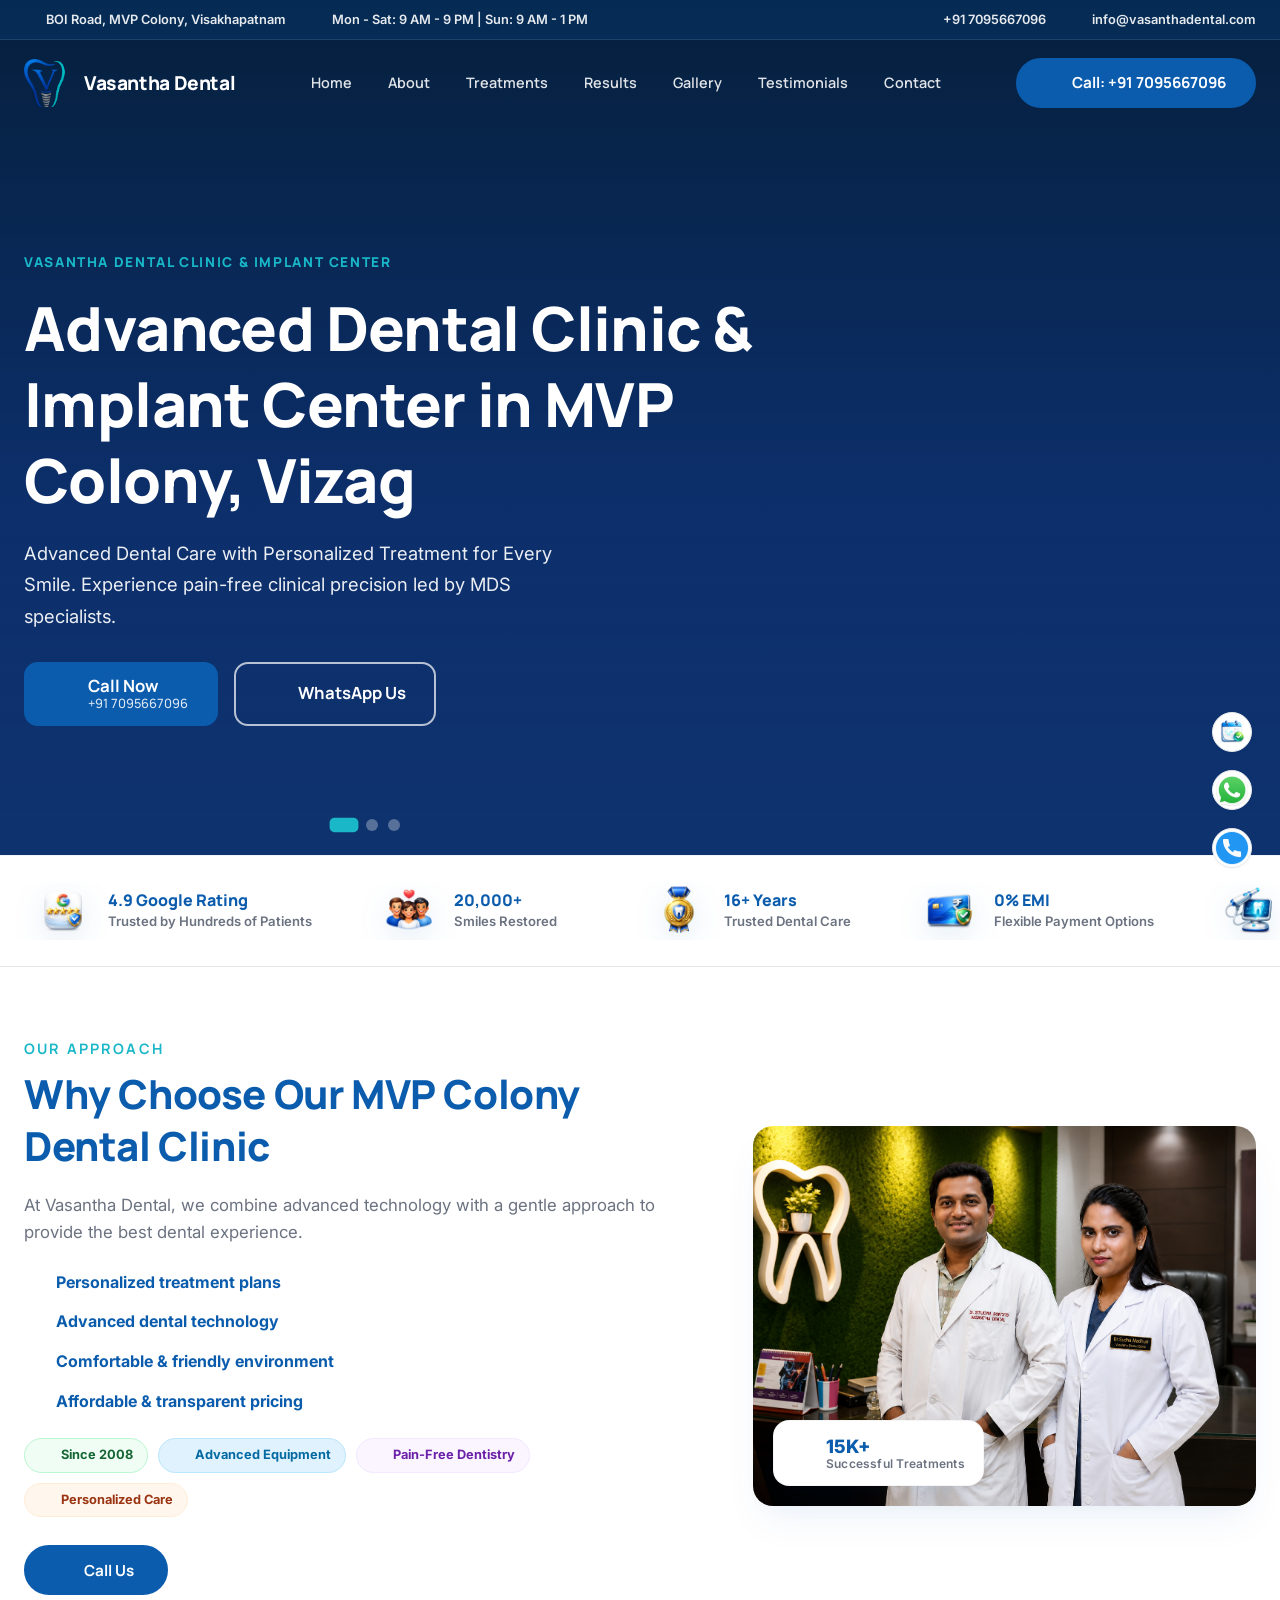
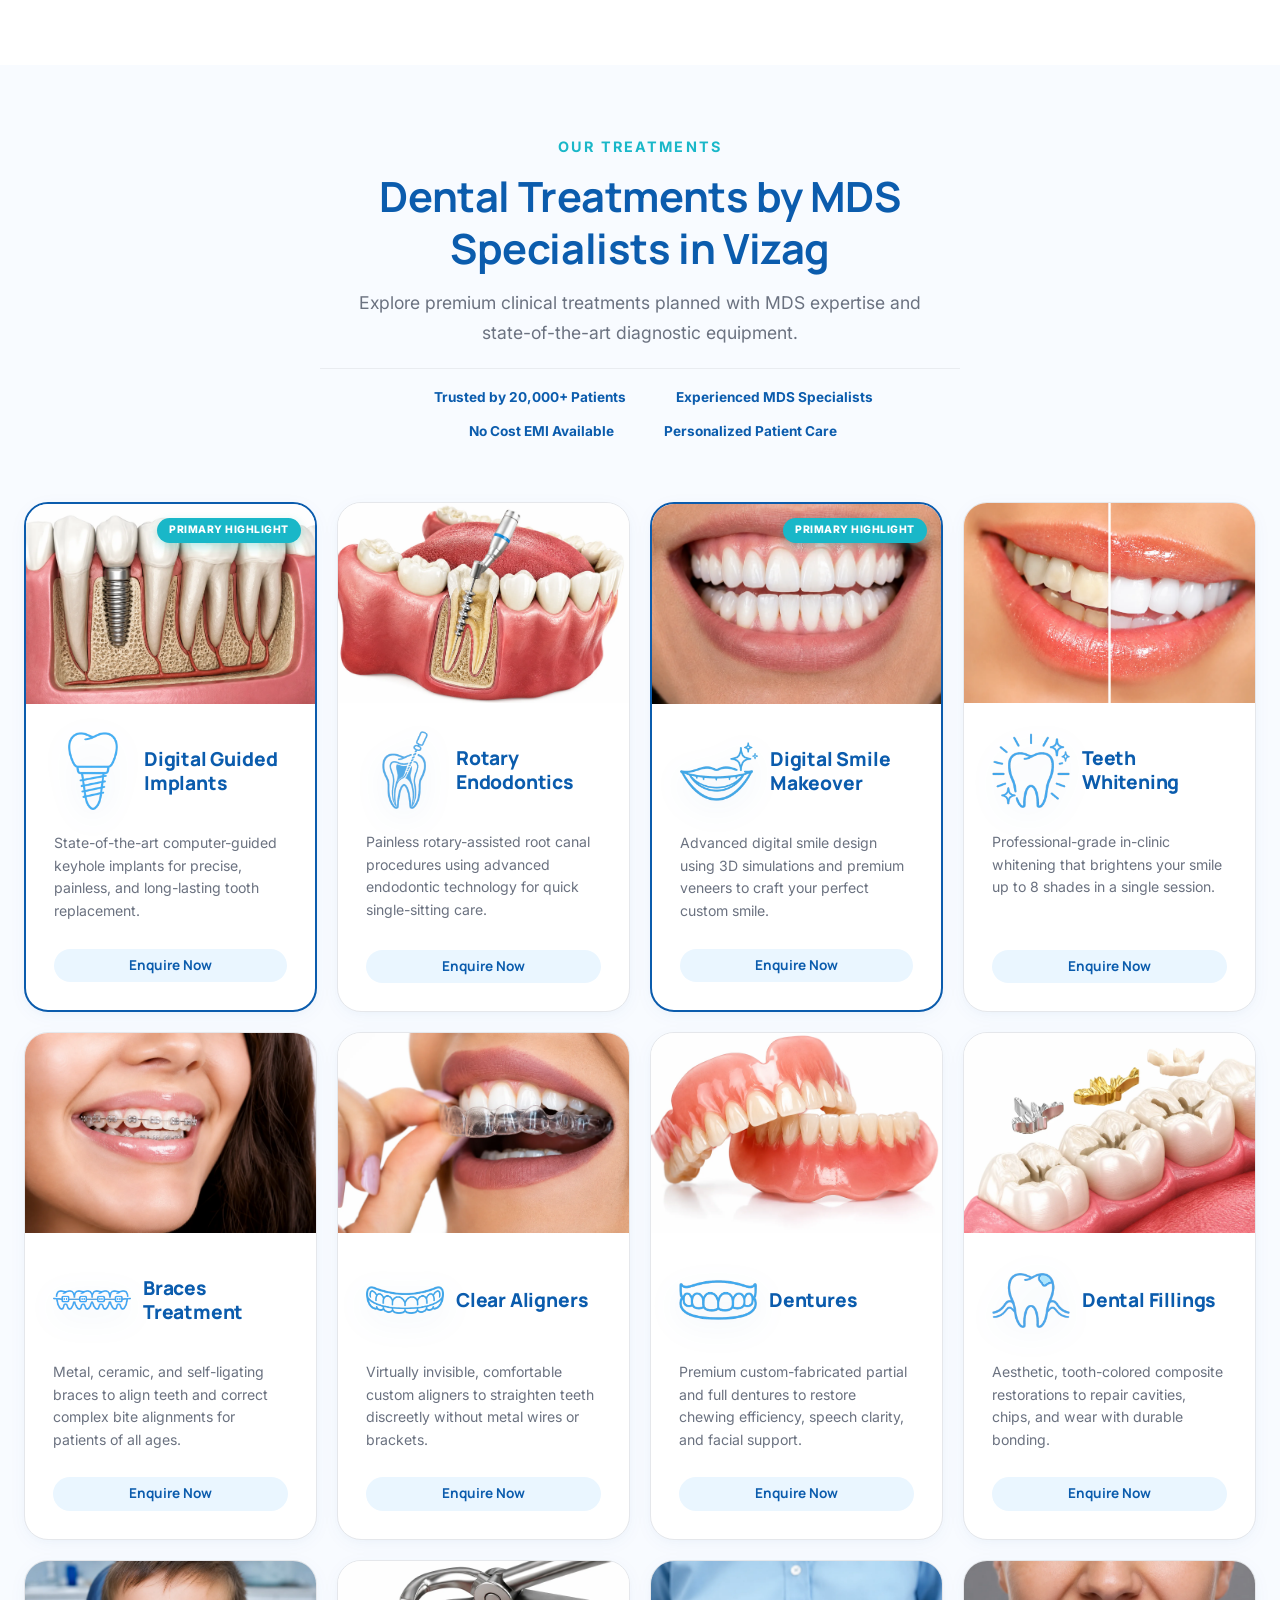
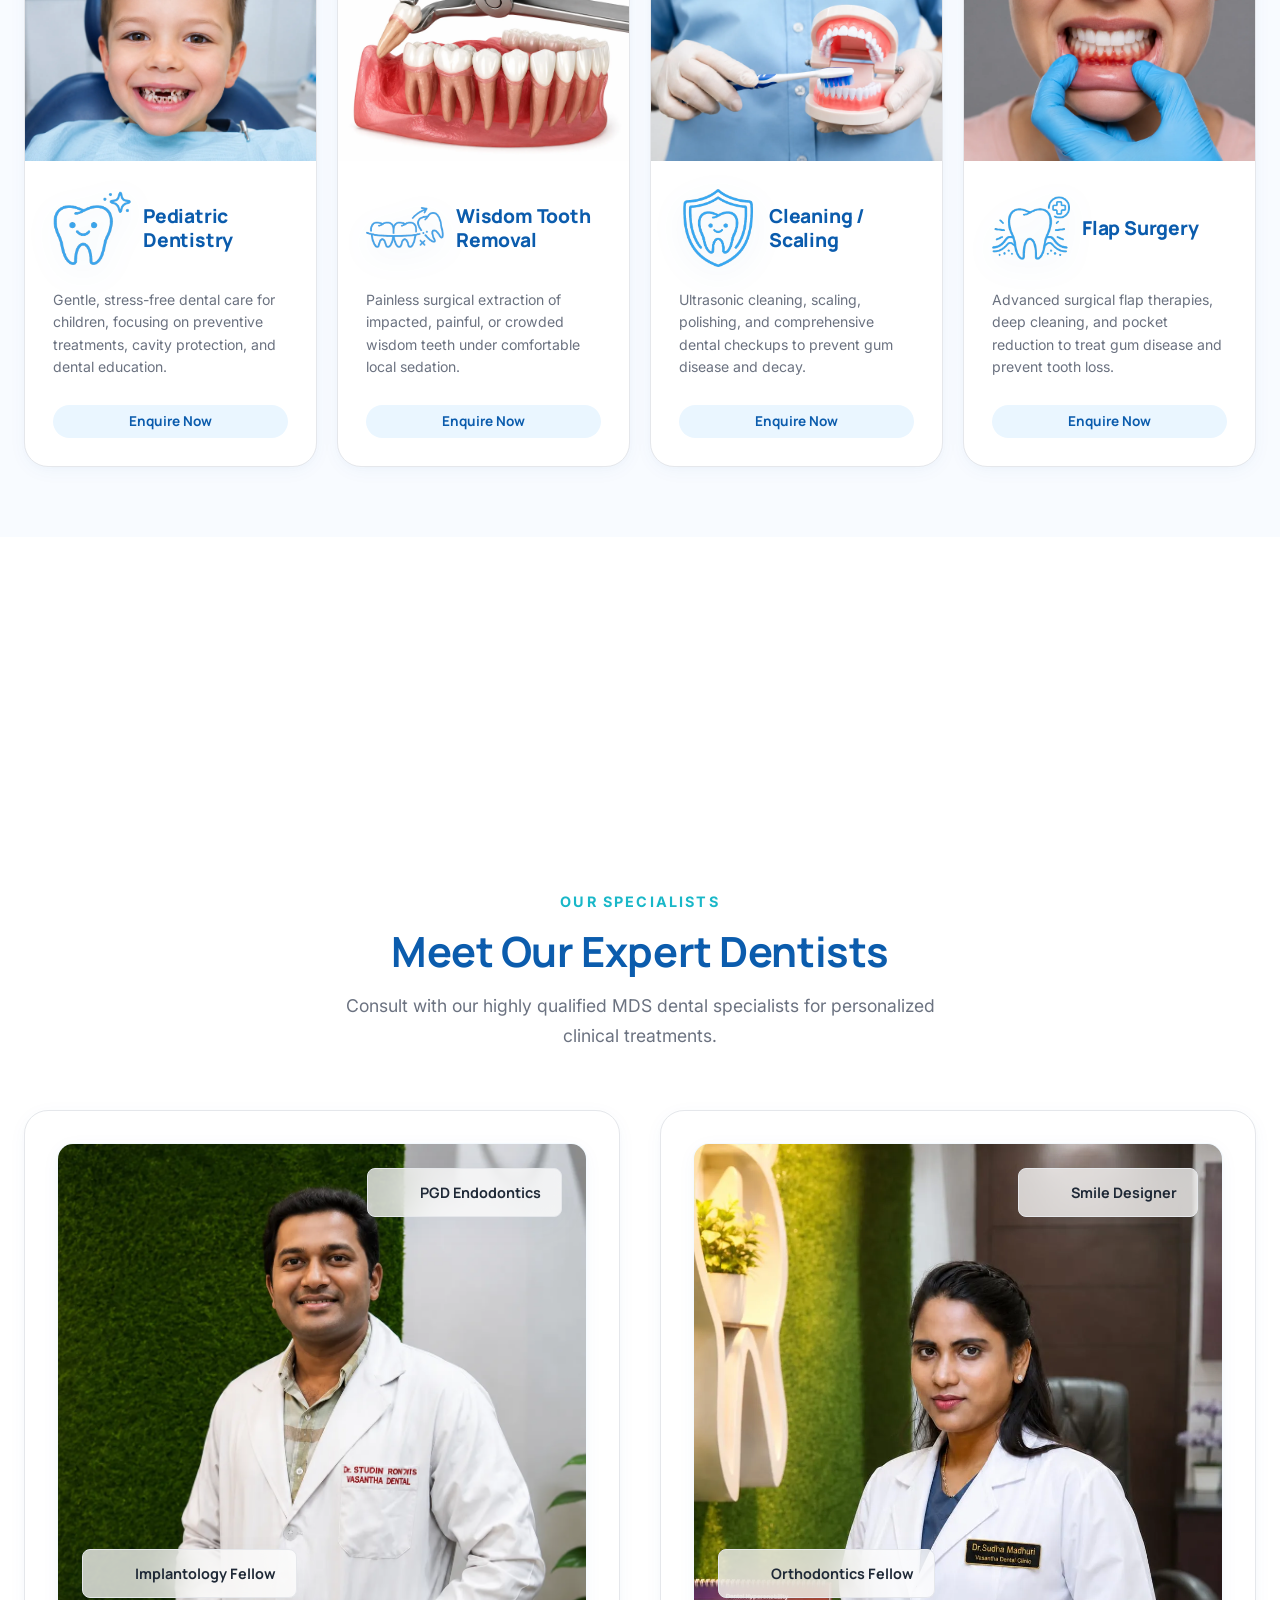
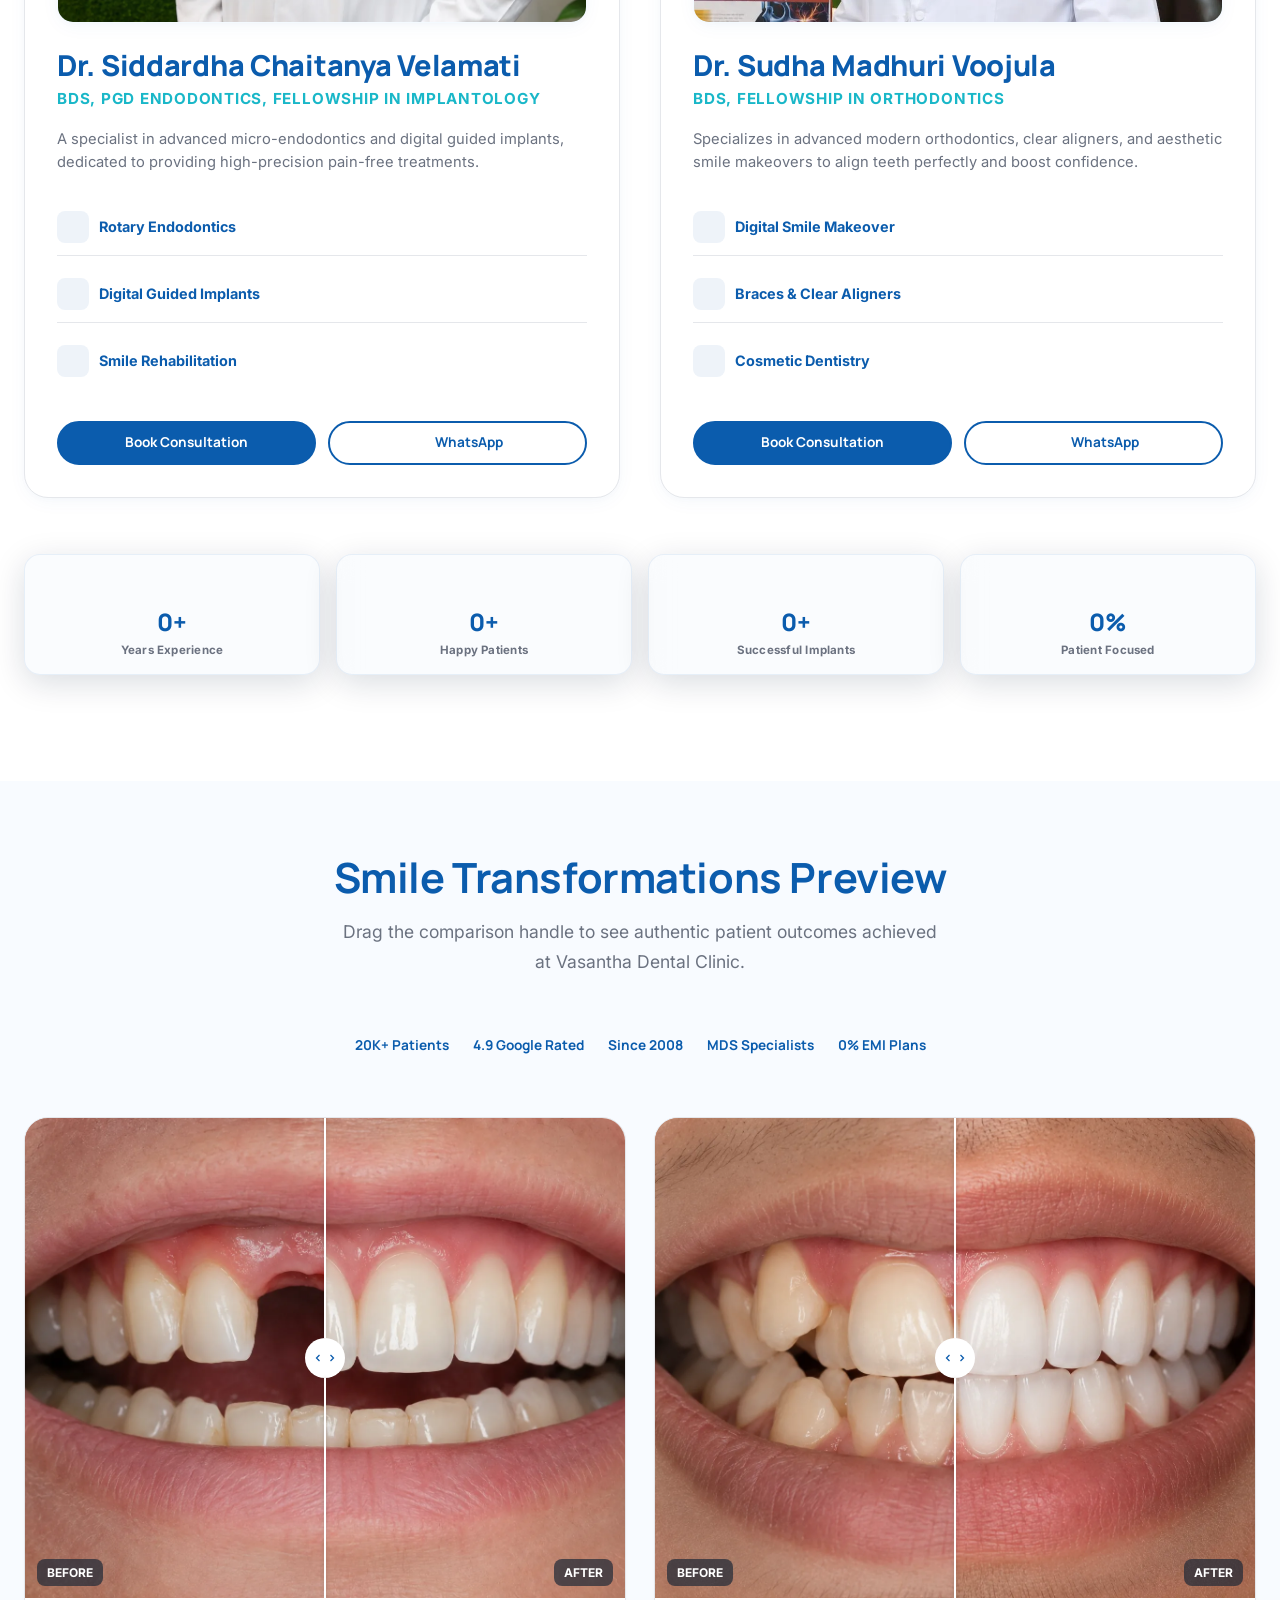
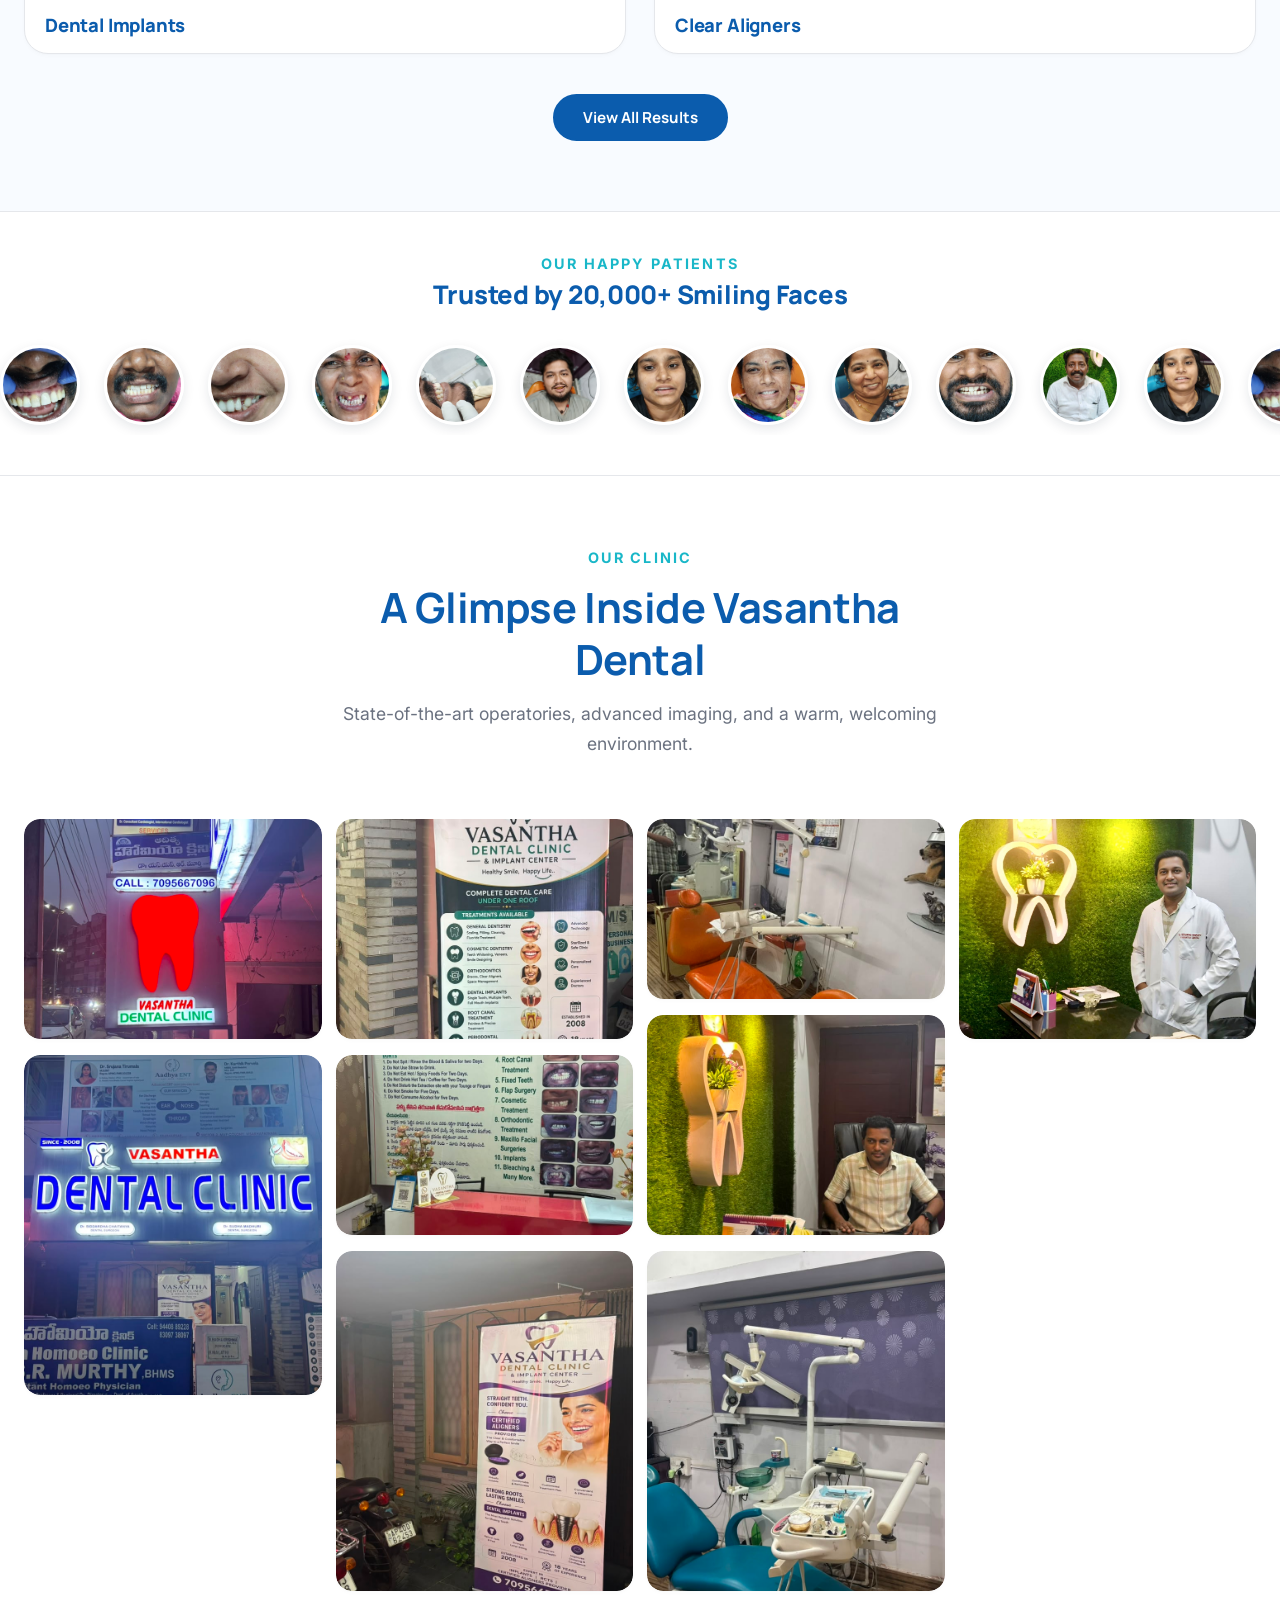
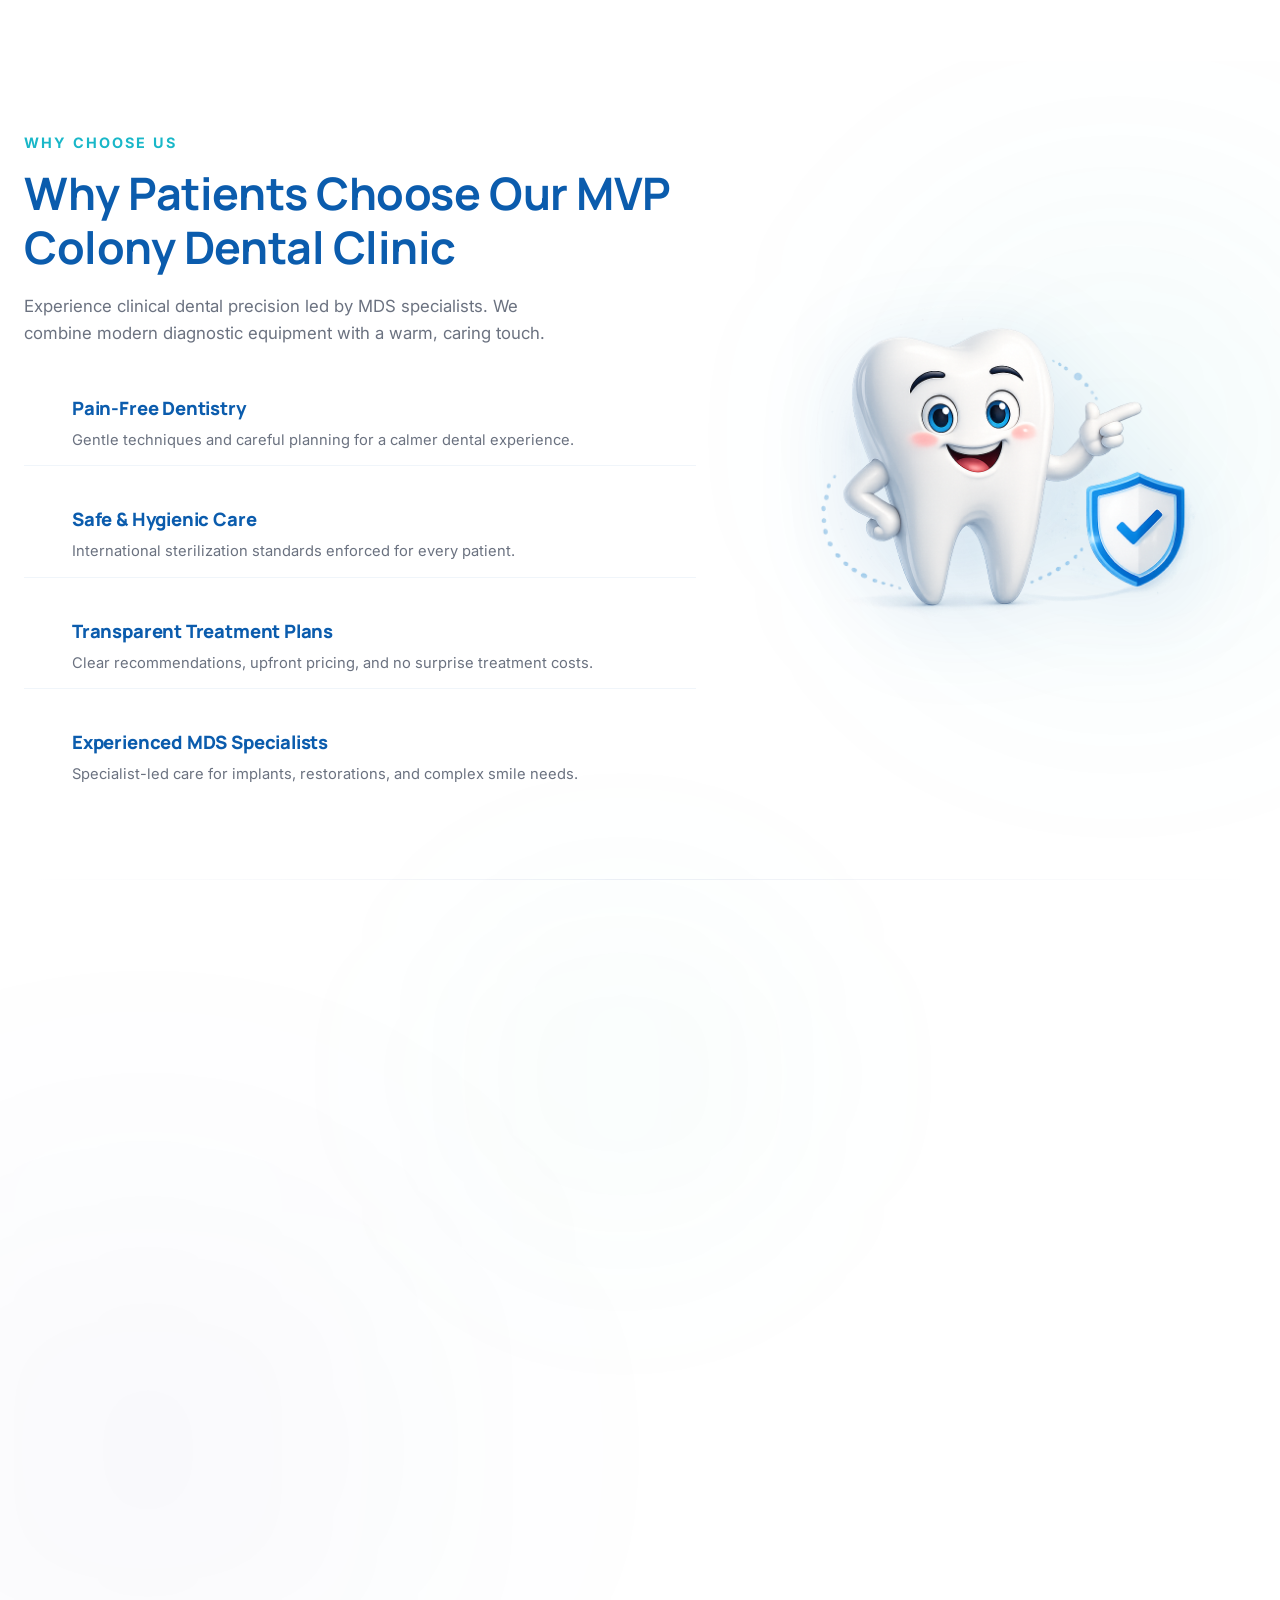
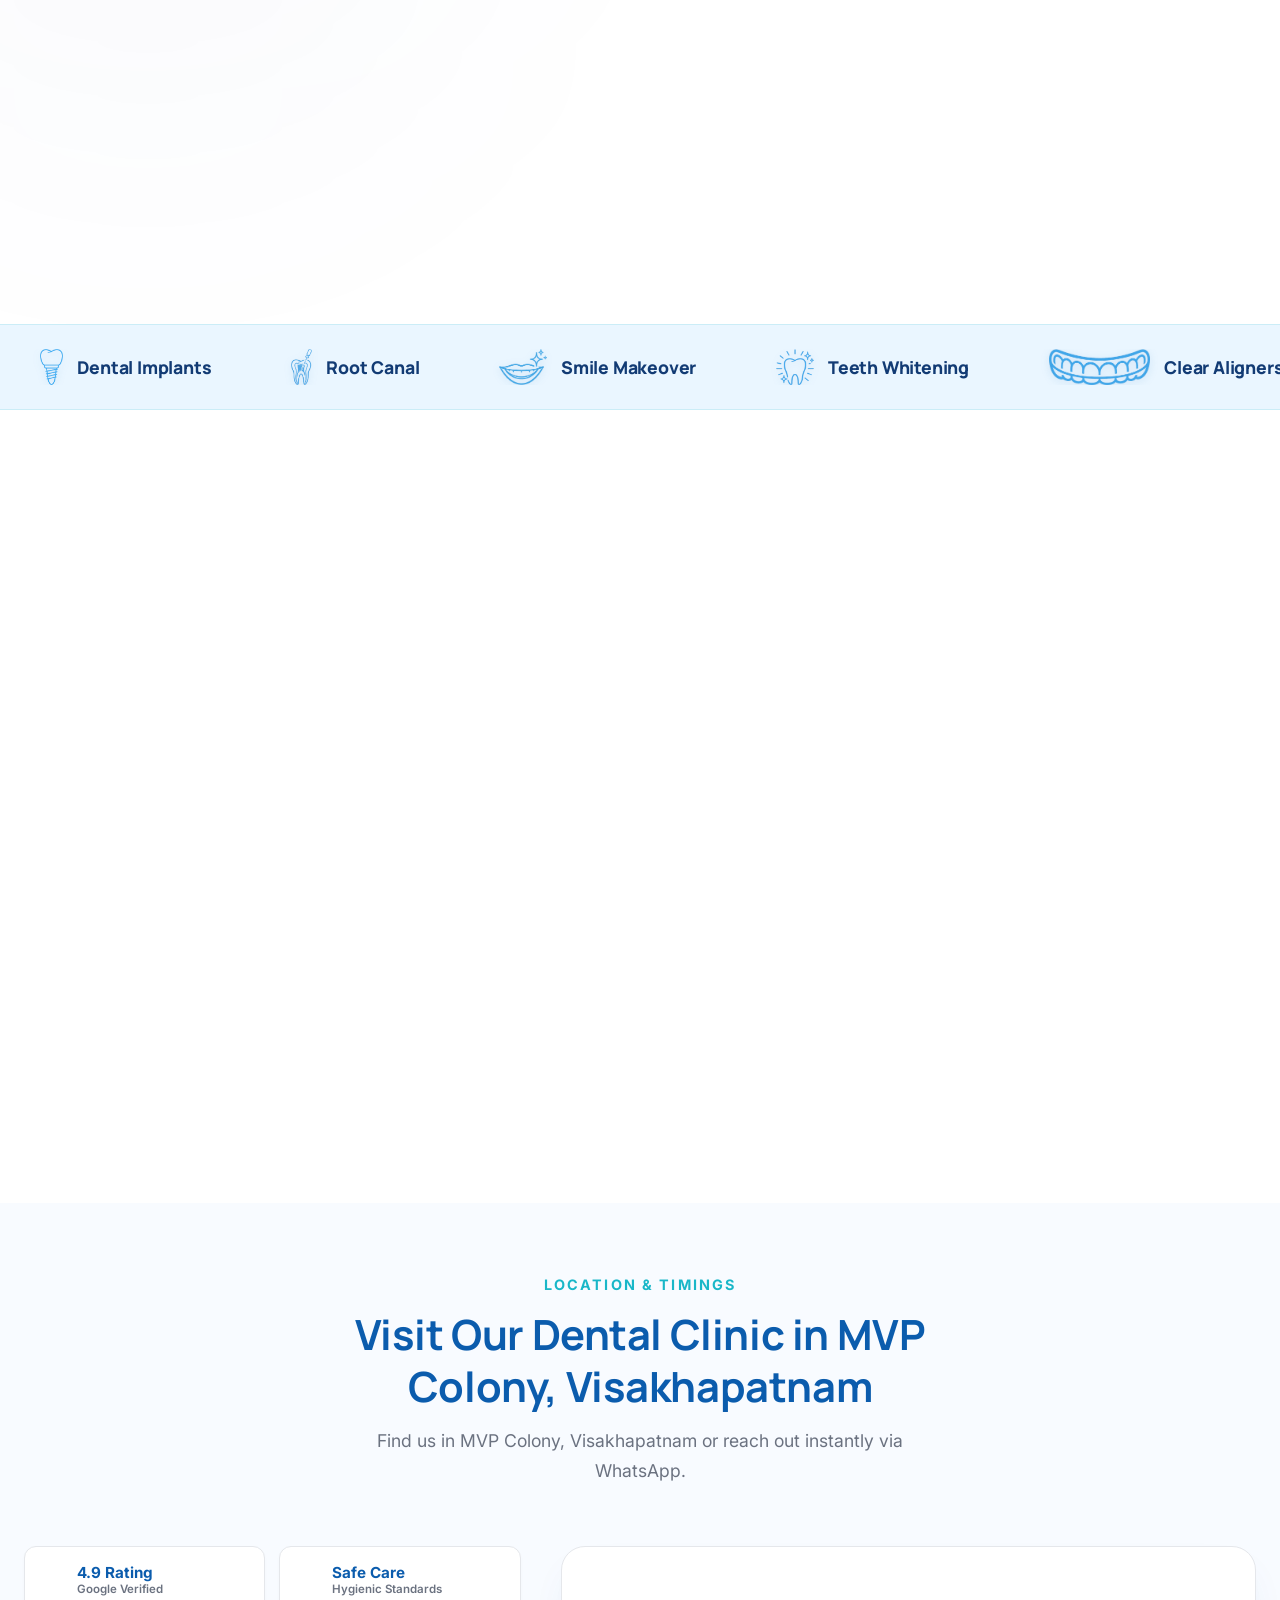
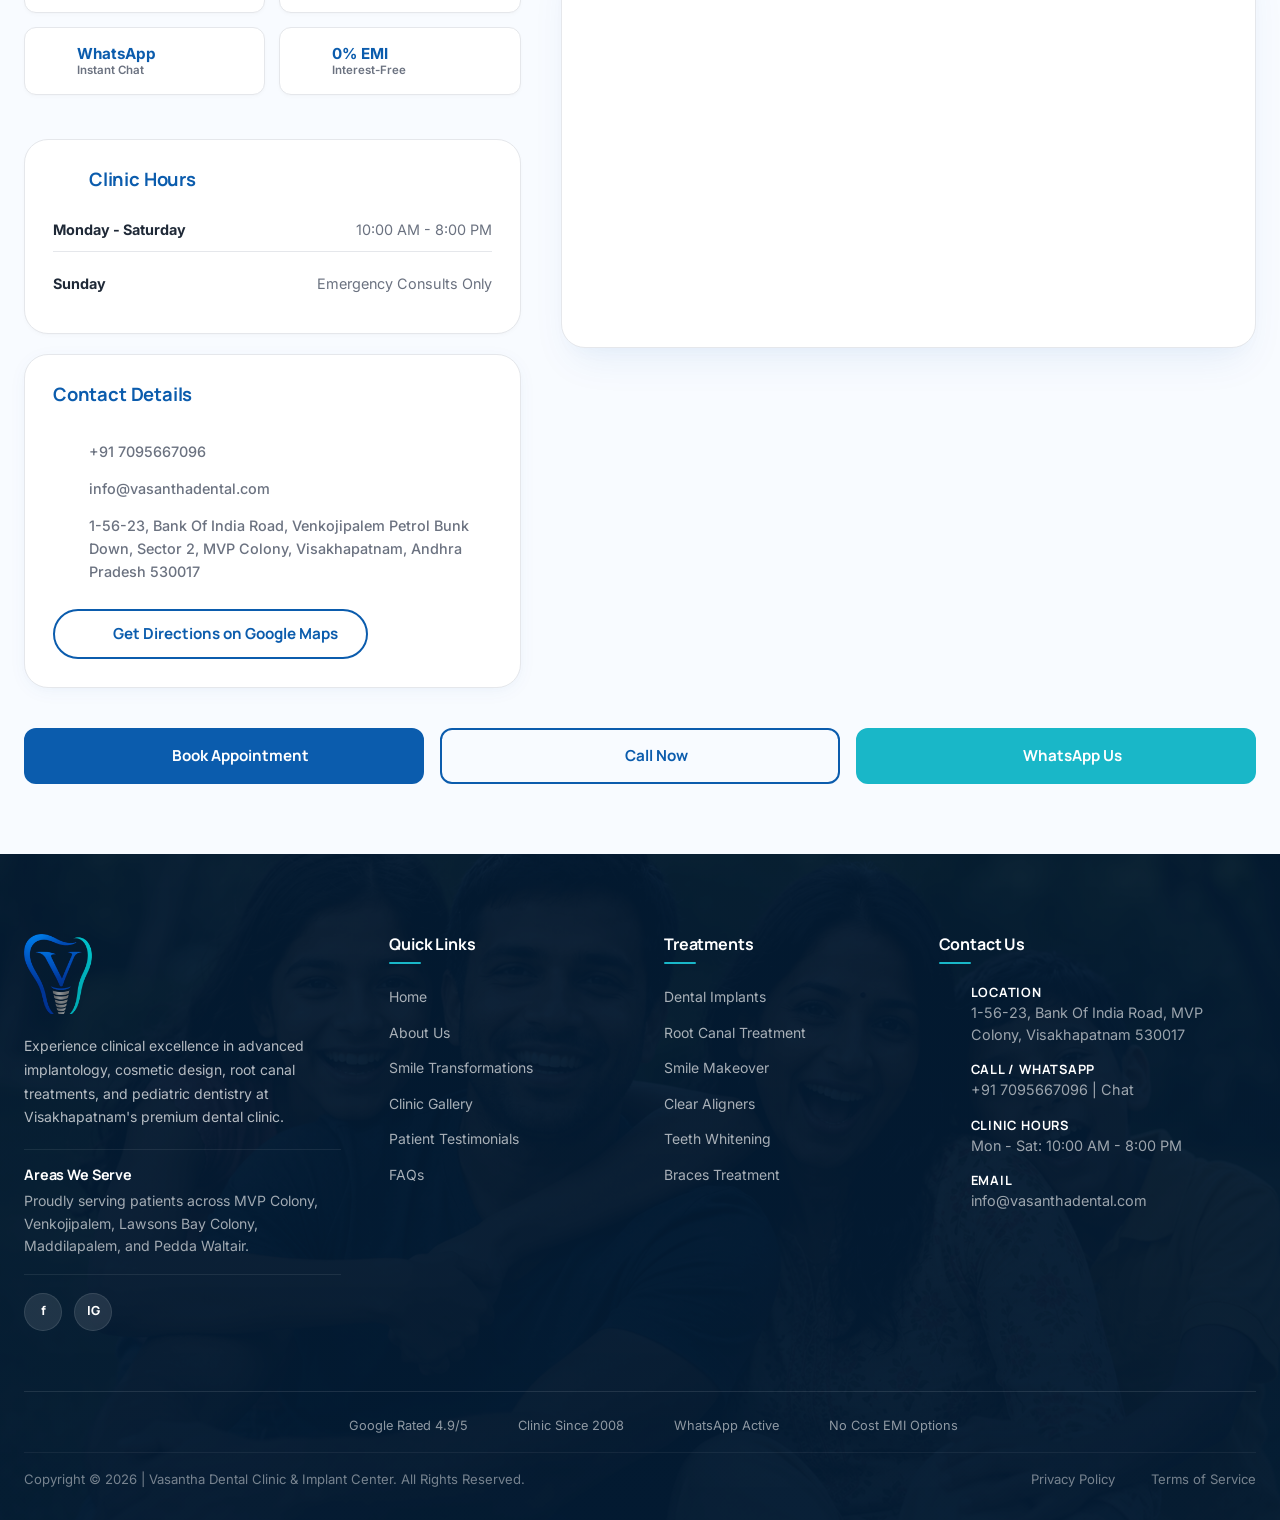
==== commit 8352764e: "Remove gallery hover effects, image overlay texts, and page loader from both pages" ====
--- a/index.html
+++ b/index.html
@@ -62,270 +62,6 @@
 <body>
 
   <!-- ==========================================
-       BRANDED LOADING SCREEN (from vasantha-dental-loader.html)
-       ========================================== -->
-  <div id="page-loader" class="page-loader">
-    <style>
-.page-loader {
-    margin: 0;
-    padding: 0;
-    height: 100%;
-    display: flex;
-    align-items: center;
-    justify-content: center;
-    background: radial-gradient(circle at 50% 40%, #ffffff 0%, #f4f7fb 60%, #eef2f7 100%);
-    font-family: 'Segoe UI', system-ui, sans-serif;
-  }
-
-  .page-loader .loader-wrap {
-    width: min(88vw, 560px);
-  }
-
-  .page-loader svg {
-    width: 100%;
-    height: auto;
-    display: block;
-    overflow: visible;
-  }
-
-  /* ---------- ICON: tooth outline ---------- */
-  #tooth {
-    fill: none;
-    stroke: #1b3d8f;
-    stroke-width: 5;
-    stroke-linecap: round;
-    stroke-linejoin: round;
-    stroke-dasharray: 1150;
-    stroke-dashoffset: 1150;
-    animation: toothDraw 5s linear infinite;
-  }
-  #tooth.filled { fill: url(#toothGrad); }
-
-  /* ---------- ICON: V letter ---------- */
-  #vletter {
-    fill: none;
-    stroke: #1b3d8f;
-    stroke-width: 4;
-    stroke-linecap: round;
-    stroke-linejoin: round;
-    stroke-dasharray: 810;
-    stroke-dashoffset: 810;
-    animation: vDraw 5s linear infinite;
-  }
-
-  /* ---------- ICON: teal swoosh ---------- */
-  #swoosh {
-    fill: none;
-    stroke: #20b6a8;
-    stroke-width: 5;
-    stroke-linecap: round;
-    stroke-linejoin: round;
-    stroke-dasharray: 826;
-    stroke-dashoffset: 826;
-    animation: swooshDraw 5s linear infinite;
-  }
-
-  #tooth, #vletter, #swoosh {
-    animation-fill-mode: both;
-  }
-
-  /* fill reveal group wraps tooth/v/swoosh fills */
-  #toothFill { fill: url(#toothGrad); opacity: 0; animation: fillIn 5s linear infinite; }
-  #vFill { fill: url(#vGrad); opacity: 0; animation: fillIn 5s linear infinite; }
-  #swooshFill { fill: url(#swooshGrad); opacity: 0; animation: fillIn 5s linear infinite; }
-
-  /* ---------- IMPLANT threads ---------- */
-  .implant-ring {
-    opacity: 0;
-    transform-origin: 512px 360px;
-    animation: ringPop 5s linear infinite;
-  }
-  .implant-ring:nth-child(1) { animation-delay: 0s; }
-  .implant-ring:nth-child(2) { animation-delay: .06s; }
-  .implant-ring:nth-child(3) { animation-delay: .12s; }
-  .implant-ring:nth-child(4) { animation-delay: .18s; }
-  .implant-ring:nth-child(5) { animation-delay: .24s; }
-  .implant-ring:nth-child(6) { animation-delay: .30s; }
-  .implant-ring:nth-child(7) { animation-delay: .36s; }
-
-  #implant { fill: url(#implantGrad); }
-
-  /* ---------- TEXT rows ---------- */
-  #row1 {
-    fill: #17337e;
-    opacity: 0;
-    transform: translateY(14px);
-    animation: rowIn1 5s linear infinite;
-  }
-  #row2 {
-    fill: #17a39c;
-    opacity: 0;
-    transform: translateY(14px);
-    animation: rowIn2 5s linear infinite;
-  }
-  #row3 {
-    fill: #52525b;
-    opacity: 0;
-    transform: translateY(14px);
-    animation: rowIn3 5s linear infinite;
-  }
-
-  /* ================= KEYFRAMES ================= */
-  @keyframes toothDraw {
-    0%   { stroke-dashoffset: 1150; }
-    20%  { stroke-dashoffset: 0; }
-    100% { stroke-dashoffset: 0; }
-  }
-  @keyframes vDraw {
-    0%   { stroke-dashoffset: 810; }
-    6%   { stroke-dashoffset: 810; }
-    26%  { stroke-dashoffset: 0; }
-    100% { stroke-dashoffset: 0; }
-  }
-  @keyframes swooshDraw {
-    0%   { stroke-dashoffset: 826; }
-    10%  { stroke-dashoffset: 826; }
-    28%  { stroke-dashoffset: 0; }
-    100% { stroke-dashoffset: 0; }
-  }
-  @keyframes fillIn {
-    0%, 26%  { opacity: 0; }
-    36%      { opacity: 1; }
-    88%      { opacity: 1; }
-    100%     { opacity: 0; }
-  }
-  @keyframes ringPop {
-    0%, 28%  { opacity: 0; transform: scale(.5); }
-    34%      { opacity: 1; transform: scale(1); }
-    88%      { opacity: 1; transform: scale(1); }
-    100%     { opacity: 0; transform: scale(1); }
-  }
-  @keyframes rowIn1 {
-    0%, 34%  { opacity: 0; transform: translateY(14px); }
-    44%      { opacity: 1; transform: translateY(0); }
-    88%      { opacity: 1; transform: translateY(0); }
-    100%     { opacity: 0; transform: translateY(14px); }
-  }
-  @keyframes rowIn2 {
-    0%, 40%  { opacity: 0; transform: translateY(14px); }
-    50%      { opacity: 1; transform: translateY(0); }
-    88%      { opacity: 1; transform: translateY(0); }
-    100%     { opacity: 0; transform: translateY(14px); }
-  }
-  @keyframes rowIn3 {
-    0%, 46%  { opacity: 0; transform: translateY(14px); }
-    56%      { opacity: 1; transform: translateY(0); }
-    88%      { opacity: 1; transform: translateY(0); }
-    100%     { opacity: 0; transform: translateY(14px); }
-  }
-
-  .page-loader.hidden {
-    opacity: 0;
-    visibility: hidden;
-    pointer-events: none;
-  }
-    </style>
-    <div class="loader-wrap">
-  <svg viewBox="0 0 1024 672" xmlns="http://www.w3.org/2000/svg">
-    <defs>
-      <linearGradient id="toothGrad" x1="0" y1="0" x2="0" y2="1">
-        <stop offset="0%"  stop-color="#182f8c"/>
-        <stop offset="55%" stop-color="#1f5bd1"/>
-        <stop offset="100%" stop-color="#2f7ae6"/>
-      </linearGradient>
-      <linearGradient id="vGrad" x1="0" y1="0" x2="0" y2="1">
-        <stop offset="0%"   stop-color="#16297a"/>
-        <stop offset="100%" stop-color="#2c5fcb"/>
-      </linearGradient>
-      <linearGradient id="swooshGrad" x1="0" y1="0" x2="0" y2="1">
-        <stop offset="0%"   stop-color="#25d0bb"/>
-        <stop offset="55%"  stop-color="#1fa6b0"/>
-        <stop offset="100%" stop-color="#1c6fa6"/>
-      </linearGradient>
-      <linearGradient id="implantGrad" x1="0" y1="0" x2="1" y2="0">
-        <stop offset="0%"   stop-color="#5b5f63"/>
-        <stop offset="45%"  stop-color="#9aa0a5"/>
-        <stop offset="55%"  stop-color="#9aa0a5"/>
-        <stop offset="100%" stop-color="#4a4d50"/>
-      </linearGradient>
-    </defs>
-
-    <!-- tooth outline stroke-draw, then fill -->
-    <path id="toothFill" d="M443.824860,68.970360 C465.033508,69.966187 483.935089,76.848488 502.051727,86.589317 C516.411804,94.310341 530.655273,102.351517 546.805908,106.083595 C562.499939,109.710152 578.122742,109.870224 593.796021,106.137878 C595.341858,105.769760 596.875000,104.778343 598.854126,105.734787 C597.068665,109.161491 593.614197,110.263824 590.661621,111.804794 C569.646484,122.772873 547.772217,123.796745 525.177795,117.511665 C512.106201,113.875549 499.982452,107.909813 487.498383,102.841370 C474.408661,97.527046 460.906342,93.364601 446.841522,93.582649 C424.488129,93.929184 404.074707,102.015411 391.639801,129.375137 C382.460693,149.571350 384.612274,169.915680 390.868683,190.300034 C396.077332,207.270508 404.043396,223.055481 412.401123,238.591797 C428.859100,269.185944 438.388184,301.855316 443.477783,336.072968 C445.674164,350.839294 447.796967,365.694672 453.190765,379.810791 C458.458496,393.596985 466.318542,405.217255 479.395996,412.744812 C480.256317,413.239960 481.069763,413.828308 481.849457,414.443634 C482.056854,414.607361 482.057831,415.032501 482.166107,415.377472 C481.364502,416.786072 480.147491,416.087891 479.107239,415.897766 C458.829376,412.191864 446.208923,399.639160 438.669464,381.074249 C432.804718,366.633118 429.935028,351.403961 427.006287,336.243683 C421.418854,307.321320 411.046600,280.330811 396.153748,254.968140 C385.959564,237.607407 374.779480,220.755569 367.757843,201.697556 C358.345245,176.150024 353.982819,150.172592 362.802338,123.584541 C372.846436,93.304733 394.776367,76.664520 425.503998,70.714439 C431.390503,69.574577 437.344818,68.899963 443.824860,68.970360 z"/>
-    <path id="tooth" d="M443.824860,68.970360 C465.033508,69.966187 483.935089,76.848488 502.051727,86.589317 C516.411804,94.310341 530.655273,102.351517 546.805908,106.083595 C562.499939,109.710152 578.122742,109.870224 593.796021,106.137878 C595.341858,105.769760 596.875000,104.778343 598.854126,105.734787 C597.068665,109.161491 593.614197,110.263824 590.661621,111.804794 C569.646484,122.772873 547.772217,123.796745 525.177795,117.511665 C512.106201,113.875549 499.982452,107.909813 487.498383,102.841370 C474.408661,97.527046 460.906342,93.364601 446.841522,93.582649 C424.488129,93.929184 404.074707,102.015411 391.639801,129.375137 C382.460693,149.571350 384.612274,169.915680 390.868683,190.300034 C396.077332,207.270508 404.043396,223.055481 412.401123,238.591797 C428.859100,269.185944 438.388184,301.855316 443.477783,336.072968 C445.674164,350.839294 447.796967,365.694672 453.190765,379.810791 C458.458496,393.596985 466.318542,405.217255 479.395996,412.744812 C480.256317,413.239960 481.069763,413.828308 481.849457,414.443634 C482.056854,414.607361 482.057831,415.032501 482.166107,415.377472 C481.364502,416.786072 480.147491,416.087891 479.107239,415.897766 C458.829376,412.191864 446.208923,399.639160 438.669464,381.074249 C432.804718,366.633118 429.935028,351.403961 427.006287,336.243683 C421.418854,307.321320 411.046600,280.330811 396.153748,254.968140 C385.959564,237.607407 374.779480,220.755569 367.757843,201.697556 C358.345245,176.150024 353.982819,150.172592 362.802338,123.584541 C372.846436,93.304733 394.776367,76.664520 425.503998,70.714439 C431.390503,69.574577 437.344818,68.899963 443.824860,68.970360 z"/>
-
-    <!-- V letter -->
-    <path id="vFill" d="M481.435059,167.768188 C481.021362,170.865326 481.472382,173.399109 482.586121,175.928513 C495.334778,204.881683 508.022858,233.861526 520.751648,262.823456 C521.266846,263.995697 521.503418,265.427826 523.085022,266.045807 C525.116638,265.231110 525.530884,263.076202 526.344360,261.397217 C540.940552,231.271301 555.515686,201.134827 569.958801,170.935318 C574.450745,161.542984 572.599060,158.123505 562.380859,155.740723 C561.894775,155.627365 561.406555,155.522354 560.922913,155.399582 C558.820129,154.865753 555.305786,155.604889 555.611267,152.374496 C555.879150,149.542099 559.154663,150.668091 561.117249,150.641006 C576.773865,150.424850 592.432251,150.335678 608.090332,150.237427 C609.559265,150.228210 611.447937,150.079941 611.739990,151.989838 C612.058533,154.073532 610.189697,154.231354 608.698059,154.382050 C594.043701,155.862579 585.345703,164.481781 579.148682,177.331345 C560.193115,216.635956 541.289917,255.962219 523.099487,295.627655 C521.660400,298.765625 520.288635,301.880493 516.245850,301.925018 C512.070862,301.971008 510.363647,298.912903 508.708527,295.650543 C487.912201,254.658905 466.135284,214.182388 444.566803,173.595764 C438.291077,161.786392 428.270569,156.051025 415.437286,154.342194 C413.782715,154.121857 410.946533,155.045120 411.023895,152.479477 C411.112305,149.547134 414.103485,150.691101 415.828827,150.685333 C435.324158,150.620041 454.821686,150.530273 474.314697,150.768631 C483.145966,150.876633 491.980377,151.682739 499.957550,156.137863 C501.929260,157.239029 503.979065,158.353928 505.159729,161.456161 C496.415894,161.286896 487.070831,157.660004 481.435059,167.768188 z"/>
-    <path id="vletter" d="M481.435059,167.768188 C481.021362,170.865326 481.472382,173.399109 482.586121,175.928513 C495.334778,204.881683 508.022858,233.861526 520.751648,262.823456 C521.266846,263.995697 521.503418,265.427826 523.085022,266.045807 C525.116638,265.231110 525.530884,263.076202 526.344360,261.397217 C540.940552,231.271301 555.515686,201.134827 569.958801,170.935318 C574.450745,161.542984 572.599060,158.123505 562.380859,155.740723 C561.894775,155.627365 561.406555,155.522354 560.922913,155.399582 C558.820129,154.865753 555.305786,155.604889 555.611267,152.374496 C555.879150,149.542099 559.154663,150.668091 561.117249,150.641006 C576.773865,150.424850 592.432251,150.335678 608.090332,150.237427 C609.559265,150.228210 611.447937,150.079941 611.739990,151.989838 C612.058533,154.073532 610.189697,154.231354 608.698059,154.382050 C594.043701,155.862579 585.345703,164.481781 579.148682,177.331345 C560.193115,216.635956 541.289917,255.962219 523.099487,295.627655 C521.660400,298.765625 520.288635,301.880493 516.245850,301.925018 C512.070862,301.971008 510.363647,298.912903 508.708527,295.650543 C487.912201,254.658905 466.135284,214.182388 444.566803,173.595764 C438.291077,161.786392 428.270569,156.051025 415.437286,154.342194 C413.782715,154.121857 410.946533,155.045120 411.023895,152.479477 C411.112305,149.547134 414.103485,150.691101 415.828827,150.685333 C435.324158,150.620041 454.821686,150.530273 474.314697,150.768631 C483.145966,150.876633 491.980377,151.682739 499.957550,156.137863 C501.929260,157.239029 503.979065,158.353928 505.159729,161.456161 C496.415894,161.286896 487.070831,157.660004 481.435059,167.768188 z"/>
-
-    <!-- teal swoosh -->
-    <path id="swooshFill" d="M595.706970,304.974426 C601.744934,276.184509 614.452271,250.548126 627.908813,225.198715 C636.927551,208.209274 644.281677,190.591217 647.276550,171.414825 C650.501099,150.767960 648.000244,130.895096 638.569336,112.188225 C628.924438,93.057022 611.461853,84.592392 590.511780,88.236313 C589.385010,88.432289 588.015137,89.526794 586.531250,87.516052 C593.784180,84.182365 601.199829,82.111824 608.949829,81.810951 C632.903564,80.881035 651.858704,94.538345 661.287109,118.288696 C671.487366,143.983398 669.108704,169.460632 661.225586,195.021255 C656.045959,211.816162 648.562683,227.658295 639.969055,242.885300 C622.590698,273.677551 611.463318,306.512726 605.092773,341.223511 C601.792603,359.204834 597.734863,377.167542 587.505371,392.899719 C579.586731,405.077850 568.617615,412.861969 554.339417,415.853729 C553.249268,416.082123 552.102722,416.678802 550.920410,415.348145 C551.273743,414.896027 551.548096,414.221069 552.041382,413.960571 C570.392578,404.269867 578.296448,387.248871 583.624756,368.574005 C588.565186,351.258728 589.970398,333.242645 593.603943,315.661072 C594.310242,312.243561 594.964294,308.815247 595.706970,304.974426 z"/>
-    <path id="swoosh" d="M595.706970,304.974426 C601.744934,276.184509 614.452271,250.548126 627.908813,225.198715 C636.927551,208.209274 644.281677,190.591217 647.276550,171.414825 C650.501099,150.767960 648.000244,130.895096 638.569336,112.188225 C628.924438,93.057022 611.461853,84.592392 590.511780,88.236313 C589.385010,88.432289 588.015137,89.526794 586.531250,87.516052 C593.784180,84.182365 601.199829,82.111824 608.949829,81.810951 C632.903564,80.881035 651.858704,94.538345 661.287109,118.288696 C671.487366,143.983398 669.108704,169.460632 661.225586,195.021255 C656.045959,211.816162 648.562683,227.658295 639.969055,242.885300 C622.590698,273.677551 611.463318,306.512726 605.092773,341.223511 C601.792603,359.204834 597.734863,377.167542 587.505371,392.899719 C579.586731,405.077850 568.617615,412.861969 554.339417,415.853729 C553.249268,416.082123 552.102722,416.678802 550.920410,415.348145 C551.273743,414.896027 551.548096,414.221069 552.041382,413.960571 C570.392578,404.269867 578.296448,387.248871 583.624756,368.574005 C588.565186,351.258728 589.970398,333.242645 593.603943,315.661072 C594.310242,312.243561 594.964294,308.815247 595.706970,304.974426 z"/>
-
-    <!-- implant threads -->
-    <g id="implant">
-      <path d="M532.339478,341.583649 C519.500000,344.349457 507.183685,344.149078 494.987762,340.315552 C485.868042,337.448944 483.357178,333.001160 485.477753,322.614227 C506.104675,329.926178 526.816223,329.485321 547.400024,322.503204 C549.821106,332.404266 547.279236,337.275696 538.549133,340.016510 C536.649475,340.612915 534.684448,341.000763 532.339478,341.583649 z"/>
-      <path d="M537.024536,357.209351 C524.030579,362.658447 511.146881,363.086823 498.143250,359.042267 C489.510193,356.357147 487.565735,352.680023 489.284760,342.654938 C498.199127,345.483337 507.282867,347.016968 516.637329,347.038208 C526.051392,347.059570 534.999084,344.784668 543.822693,341.976074 C546.224121,348.957306 543.963928,354.016418 537.024536,357.209351 z"/>
-      <path d="M535.721069,318.037415 C520.224670,321.437927 505.282990,321.161957 490.547150,316.206696 C487.209015,315.084167 484.029236,313.607574 481.432129,311.186005 C479.736267,309.604767 478.082977,307.853912 479.382477,304.745239 C503.980499,312.980774 528.668640,312.807404 553.493469,304.405090 C554.495117,309.052917 551.908020,311.159454 549.110718,312.902924 C545.125732,315.386658 540.580566,316.581696 535.721069,318.037415 z"/>
-      <path d="M526.430908,376.791138 C517.953674,378.865387 509.932251,378.777435 501.970917,376.253357 C493.348846,373.519775 491.734741,370.882507 493.149933,361.051483 C509.091766,366.625702 524.939453,366.525574 540.408691,359.306122 C542.326294,367.521484 540.507812,371.448883 533.864014,374.181427 C531.567383,375.125946 529.174622,375.836517 526.430908,376.791138 z"/>
-      <path d="M522.739502,380.713867 C527.712463,379.320709 532.268250,377.972931 536.872742,376.610687 C538.035400,384.919281 536.867798,387.311005 530.075378,390.199921 C521.692200,393.765411 513.112610,394.419830 504.335785,391.633240 C496.913025,389.276489 495.229187,386.481995 496.560852,377.938538 C505.017883,380.091095 513.396790,383.297607 522.739502,380.713867 z"/>
-      <path d="M532.485229,401.097107 C524.585754,407.878387 512.289795,409.219086 503.709808,404.569397 C499.338348,402.200439 499.692169,398.251862 499.980499,393.275055 C511.456482,398.012726 522.508057,397.413666 533.327026,391.564636 C534.370300,395.443573 533.293945,398.082855 532.485229,401.097107 z"/>
-      <path d="M507.559723,416.456757 C505.722046,414.035645 504.306458,411.834137 504.571228,408.716675 C508.864655,408.144531 512.851196,409.555695 516.916870,409.668762 C520.979126,409.781708 524.455078,407.318176 529.025513,407.206909 C529.253967,412.353027 527.002014,416.006714 522.987427,418.326721 C517.723999,421.368317 512.503540,420.804840 507.559723,416.456757 z"/>
-    </g>
-
-    <!-- wordmark rows -->
-    <g id="row1">
-      <path d="M544.808960,478.193085 C542.030945,475.694397 540.394226,472.423309 537.013977,471.030334 C535.590576,472.903046 536.159912,474.789185 536.154968,476.542084 C536.115540,490.360046 536.129211,504.178223 536.157776,517.996277 C536.164368,521.191956 536.231079,523.885376 531.518738,523.701660 C527.578979,523.548157 525.830872,522.599670 525.852417,518.338257 C525.964294,496.196960 525.853821,474.054657 525.849670,451.912689 C525.849487,450.784210 526.116089,449.655640 526.469238,446.855774 C546.564636,464.650269 563.471130,484.098846 582.034302,501.980469 C583.737122,499.987091 583.430481,497.988129 583.414490,496.037354 C583.300354,482.058563 583.273438,468.078491 583.050903,454.101501 C582.977783,449.509338 585.241272,448.428070 589.296875,448.762512 C591.884216,448.975891 593.312988,449.757782 593.308533,452.595215 C593.271790,475.902588 593.292969,499.210083 593.266724,522.517517 C593.266052,523.112976 592.924561,523.708069 592.330505,525.645508 C576.172241,509.516388 560.614380,493.986542 544.808960,478.193085 z"/>
-      <path d="M698.947754,465.958496 C699.486694,470.669434 696.736694,476.086456 699.831177,478.846008 C702.784790,481.479950 708.138550,479.595367 712.431885,479.713440 C717.757812,479.859955 723.104248,479.514709 728.416809,479.818726 C733.079468,480.085541 735.063232,478.628021 734.785828,473.659027 C734.424194,467.183960 734.843689,460.669128 734.679871,454.177643 C734.588501,450.554688 735.438721,448.624542 739.632629,448.681549 C743.783936,448.737976 745.179810,450.381927 745.144348,454.382660 C745.020386,468.372589 745.103394,482.364380 745.111938,496.355469 C745.116455,503.850647 744.925537,511.353577 745.210144,518.838257 C745.400146,523.835083 742.294006,523.283081 739.036194,523.533875 C735.180786,523.830688 734.630981,521.914429 734.677856,518.743042 C734.798401,510.583344 734.579956,502.417877 734.755798,494.260254 C734.832153,490.720917 733.865784,489.103638 730.003845,489.199493 C721.347839,489.414398 712.679688,489.418121 704.023254,489.216003 C699.951843,489.120941 698.838867,490.954193 698.896362,494.634583 C699.018555,502.460754 698.723572,510.296448 698.970398,518.116577 C699.119263,522.829407 696.802124,523.444824 692.827087,523.529053 C688.282532,523.625244 688.678772,520.911987 688.681030,518.005737 C688.697449,496.852295 688.735901,475.698669 688.646118,454.545593 C688.630615,450.895477 689.057068,448.562836 693.690430,448.645264 C698.038635,448.722626 699.180420,450.633606 699.003662,454.477814 C698.835510,458.134552 698.952576,461.804382 698.947754,465.958496 z"/>
-      <path d="M395.316284,457.014740 C392.555450,456.107330 390.261627,456.900879 388.106262,457.647491 C384.069092,459.045929 381.147461,461.755066 380.725952,466.233063 C380.331116,470.427216 382.851044,473.206696 386.266785,474.962372 C391.741852,477.776520 397.416779,480.198853 402.948303,482.907074 C408.772583,485.758545 413.812042,489.468933 415.929871,496.014038 C419.581207,507.298492 414.341217,518.171448 403.037170,522.809753 C391.213013,527.661499 377.349915,524.217041 370.646851,514.761963 C365.763916,507.874329 366.521790,506.102661 375.211243,504.167328 C376.721252,505.121521 376.983185,506.895264 377.815033,508.297760 C382.800964,516.704224 396.115814,518.463562 403.117645,511.625244 C409.441132,505.449402 407.624969,496.314484 398.998535,491.924316 C393.511993,489.132080 387.737335,486.905884 382.251740,484.111908 C375.864929,480.858978 371.087555,476.190430 370.718567,468.434357 C370.065033,454.697540 383.174713,444.939606 398.027771,448.141846 C403.358368,449.291077 408.126343,451.562897 411.655579,455.903046 C412.864288,457.389404 414.936371,459.115540 412.305878,460.841095 C410.096100,462.290680 407.866943,465.661011 404.706207,461.922424 C402.369110,459.158081 399.382172,457.424072 395.316284,457.014740 z"/>
-      <path d="M766.619751,514.629150 C777.469910,492.169983 788.170776,470.050232 798.871643,447.930481 C799.449402,447.871063 800.027100,447.811615 800.604858,447.752197 C812.650757,472.545776 824.696655,497.339355 836.811340,522.274536 C828.045166,524.770813 826.341003,524.024475 823.099609,517.219055 C816.159424,502.648102 809.173950,488.098724 802.173706,473.556549 C801.615295,472.396454 801.289246,471.024902 799.571228,470.087036 C796.483337,474.154541 794.793030,479.013611 792.604248,483.550323 C786.820007,495.539001 781.117126,507.571503 775.660828,519.711914 C772.801208,526.074585 767.906921,522.577576 763.658691,523.341858 C763.339966,519.704407 765.461487,517.532043 766.619751,514.629150 z"/>
-      <path d="M262.701111,470.644470 C254.035446,488.916077 245.542740,506.854370 237.050034,524.792603 C236.459381,524.753723 235.868729,524.714844 235.278076,524.675903 C223.424820,499.901428 211.571564,475.126953 199.716690,450.349060 C206.360046,447.193237 209.797104,448.253876 212.542328,454.013428 C219.413803,468.430054 226.253510,482.861816 233.120117,497.280762 C233.887695,498.892548 234.273468,500.770874 236.081543,501.824860 C238.277771,500.772522 238.677078,498.482727 239.552689,496.614441 C245.978531,482.903778 252.273758,469.131775 258.713989,455.427948 C262.256653,447.889740 263.056274,447.602203 272.304199,449.667664 C269.888336,456.955414 265.877380,463.425842 262.701111,470.644470 z"/>
-      <path d="M499.945038,523.378662 C496.150238,523.877502 494.427032,522.157410 493.077606,519.220703 C486.335541,504.548218 479.456177,489.938568 472.563934,475.335693 C471.743195,473.596771 471.306702,471.547821 468.945129,469.986755 C463.403320,481.695251 457.918823,493.230957 452.484894,504.790405 C450.501587,509.009460 448.645538,513.288208 446.718903,517.534058 C443.842529,523.872803 441.166992,525.038574 432.954285,522.721985 C444.956512,497.640930 456.871796,472.741547 468.787109,447.842163 C469.334961,447.829498 469.882812,447.816803 470.430664,447.804138 C482.239990,472.587341 494.049347,497.370575 505.755035,521.936279 C503.711334,523.882812 501.964691,523.210754 499.945038,523.378662 z"/>
-      <path d="M335.746582,496.299774 C339.965546,505.134399 344.009705,513.638916 348.098358,522.237061 C339.235260,524.928589 337.809814,524.274109 334.336792,516.853638 C327.499146,502.244385 320.619446,487.654846 313.737030,473.066650 C313.260834,472.057312 312.618347,471.126465 311.698608,469.552216 C308.152557,474.669708 306.265381,479.974915 303.887421,484.987152 C298.897858,495.504303 294.149750,506.135651 289.232788,516.687683 C285.703766,524.261169 285.218658,524.444946 275.474854,522.529419 C286.684052,497.239441 299.057007,472.788635 310.760956,448.024536 C311.315521,447.955200 311.870087,447.885864 312.424622,447.816498 C320.140350,463.867584 327.856049,479.918640 335.746582,496.299774 z"/>
-      <path d="M660.876831,448.755798 C665.293030,448.357086 667.801392,449.267639 667.388916,454.094147 C667.140015,457.006622 666.180847,458.363129 663.199097,458.291931 C659.369507,458.200500 655.522217,458.481445 651.707947,458.224335 C647.626709,457.949249 646.165344,459.410980 646.207458,463.606598 C646.389648,481.764740 646.221863,499.926117 646.343201,518.085266 C646.368225,521.828125 645.312622,523.434265 641.255981,523.475769 C637.006409,523.519165 635.837463,521.907593 635.869995,517.893188 C636.013062,500.234467 635.926819,482.573761 635.907043,464.913788 C635.899719,458.329041 635.834045,458.280640 629.181946,458.266571 C626.016479,458.259888 622.845093,458.152344 619.687073,458.307587 C616.302185,458.473999 614.888916,457.105591 614.838623,453.661346 C614.784790,449.973572 616.285278,448.686493 619.908997,448.719238 C633.402832,448.841248 646.898560,448.759735 660.876831,448.755798 z"/>
-      <path d="M308.482971,518.243652 C302.659485,516.989624 299.062805,513.905029 297.063568,507.340302 C306.863434,511.168732 315.896210,511.285614 324.916656,507.758575 C324.989685,515.103882 319.504211,518.520447 308.482971,518.243652 z"/>
-    </g>
-    <g id="row2">
-      <path d="M423.170959,575.122314 C418.262421,569.123840 413.684204,563.305176 408.286346,556.444763 C408.286346,562.458618 408.288544,567.223328 408.285278,571.987976 C408.283905,573.972412 407.971313,575.757019 405.389954,575.687561 C403.159576,575.627563 402.049835,574.378052 402.058502,572.187073 C402.091370,563.877319 402.133118,555.567383 402.224548,547.258179 C402.238586,545.980713 402.931213,545.074463 404.320251,544.873474 C406.149078,544.608887 407.548523,545.259949 408.649872,546.730225 C411.643829,550.727051 414.624359,554.735474 417.703461,558.666260 C418.785522,560.047546 419.428497,561.898682 421.552490,562.675171 C422.909332,558.049988 422.370483,553.393555 422.659576,548.819031 C422.776581,546.968384 422.577637,544.980835 425.277374,544.876648 C428.248749,544.761963 428.300293,546.829529 428.301208,548.928467 C428.304413,556.421265 428.243469,563.914795 428.333008,571.406555 C428.375092,574.928101 427.104218,576.472229 423.170959,575.122314 z"/>
-      <path d="M648.564331,566.285461 C648.536621,568.037537 648.522217,569.367126 648.577087,570.693848 C648.650391,572.466553 649.447632,574.581726 647.158203,575.468933 C644.763428,576.396912 643.053223,575.048889 641.643921,573.182068 C638.540588,569.071228 635.410706,564.980286 632.265564,560.901306 C631.588135,560.022705 630.800415,559.229126 629.073669,557.277954 C629.073669,562.646851 629.107849,566.711975 629.060547,570.776184 C629.033386,573.111694 629.249146,575.743286 625.688232,575.614746 C622.487793,575.499268 622.707214,573.106689 622.702515,570.927063 C622.688110,564.276062 622.593872,557.622803 622.749268,550.975464 C622.798340,548.876404 621.539490,545.961243 624.731812,545.008911 C627.868713,544.073120 629.043518,546.814392 630.529297,548.727417 C634.177307,553.424438 637.776245,558.159607 641.902100,563.541016 C643.240845,558.505249 642.369202,554.240845 642.697021,550.065918 C642.865479,547.921448 641.904053,544.938049 645.612793,544.898499 C649.365479,544.858398 648.463013,547.690125 648.473022,549.935669 C648.496765,555.244446 648.560730,560.553040 648.564331,566.285461 z"/>
-      <path d="M353.459961,546.060913 C361.361328,549.921143 364.495483,555.883240 362.940887,563.520081 C361.414978,571.015869 356.356812,575.044495 347.986084,575.430725 C336.047974,575.981628 336.012207,575.979919 336.576324,564.141602 C336.821198,559.002747 335.698578,553.910522 336.380035,548.735229 C336.761078,545.841309 337.888702,544.663879 340.778534,544.711975 C344.921906,544.780945 349.084137,544.453918 353.459961,546.060913 M344.806976,569.683655 C345.637756,569.694946 346.474884,569.778137 347.298340,569.705933 C352.902496,569.213989 356.465515,565.740173 356.684265,560.597900 C356.909760,555.296387 353.303253,551.209412 347.678467,550.522522 C346.056885,550.324463 343.708832,549.961914 343.342743,551.897095 C342.230927,557.774780 340.884674,563.779480 344.806976,569.683655 z"/>
-      <path d="M732.068481,562.327271 C729.083984,562.306519 726.586121,562.313110 724.089661,562.254272 C722.823608,562.224487 721.744446,561.840515 721.816162,560.261230 C721.873169,559.007019 722.807068,558.589600 723.833374,558.462708 C725.315430,558.279358 726.813782,558.135437 728.305237,558.134277 C761.941284,558.107849 795.577332,558.071472 829.213135,558.163269 C831.561035,558.169678 835.710205,556.812866 835.686340,560.461243 C835.665466,563.661499 831.661621,562.252563 829.467773,562.259521 C797.164001,562.361389 764.859741,562.328430 732.068481,562.327271 z"/>
-      <path d="M207.188660,562.324951 C205.718781,562.265015 204.718735,562.254761 203.731903,562.135498 C202.844635,562.028137 202.124847,561.539978 202.058884,560.595581 C201.972061,559.352173 202.840317,558.818604 203.920990,558.730103 C206.902298,558.486023 209.889160,558.144348 212.874374,558.138855 C245.304779,558.079651 277.735291,558.075378 310.165771,558.069824 C311.324066,558.069641 312.501373,558.109070 313.635071,558.318298 C314.693085,558.513611 315.394165,559.221008 315.358521,560.410950 C315.321533,561.644592 314.533417,562.169983 313.433472,562.249329 C312.275024,562.332947 311.108307,562.318115 309.945190,562.318298 C275.851532,562.323425 241.757889,562.325012 207.188660,562.324951 z"/>
-      <path d="M470.155426,557.238525 C471.689178,553.686523 472.917694,550.410156 474.474579,547.298035 C476.068634,544.111633 479.686249,543.613770 481.015686,546.530273 C485.193451,555.695312 488.987152,565.035400 493.031982,574.548584 C489.340149,576.383423 486.585754,576.269714 485.347412,572.607056 C483.999237,568.619446 480.926361,569.229614 478.016907,569.226562 C475.110840,569.223511 471.875122,568.506348 470.528320,572.402527 C469.245392,576.114136 466.758972,576.529846 463.271729,574.742065 C464.839783,568.638733 467.904388,563.295166 470.155426,557.238525 M475.719452,559.143066 C475.396332,560.480408 474.098663,561.719238 475.289520,563.261292 C477.110413,563.774719 479.239166,564.088257 480.123047,562.237610 C481.414093,559.534363 478.934875,557.540222 478.274536,555.046326 C476.627716,555.981384 476.555939,557.394104 475.719452,559.143066 z"/>
-      <path d="M379.216309,554.849731 C380.318512,559.210449 383.562408,557.250183 385.906464,557.582703 C387.822662,557.854431 390.190186,557.122009 390.160553,560.277771 C390.132751,563.240051 387.917419,563.079773 385.901703,563.147217 C384.904297,563.180603 383.905579,563.211731 382.908142,563.197021 C380.523010,563.161865 379.144714,564.057922 379.200562,566.701965 C379.253448,569.203796 380.716248,569.745972 382.803253,569.721558 C384.632568,569.700134 386.462646,569.743042 388.292358,569.761414 C390.312195,569.781677 391.997589,570.239014 391.938904,572.759949 C391.880585,575.266235 390.023651,575.552490 388.132233,575.766785 C387.967255,575.785461 387.799744,575.798706 387.634125,575.793030 C369.774719,575.183044 373.000092,578.186707 372.723633,561.722290 C372.653809,557.564819 372.827026,553.402100 372.703217,549.247253 C372.609955,546.119202 373.796356,544.595581 377.047424,544.717102 C380.037323,544.828979 383.040771,544.617065 386.027313,544.766724 C388.152313,544.873169 391.163910,543.949951 391.180969,547.685425 C391.196899,551.168396 388.271393,549.909546 386.412384,550.492310 C383.772003,551.320007 379.502411,549.356995 379.216309,554.849731 z"/>
-      <path d="M691.894165,569.761902 C694.212952,569.793274 695.850525,569.005371 697.372131,567.943359 C699.714478,566.308350 701.165527,567.843872 702.318420,569.508728 C703.698975,571.502136 701.876709,572.545410 700.619080,573.513245 C696.002930,577.065979 688.256348,577.049438 682.699951,573.569641 C677.559753,570.350525 674.769592,563.640747 676.017090,557.498718 C677.393677,550.720581 681.841431,545.827698 687.890930,544.866699 C691.877136,544.233521 695.899902,544.337524 699.472656,546.638062 C701.055542,547.657227 703.544312,548.464539 702.222717,551.077942 C700.866028,553.760986 698.898254,553.451111 696.423401,552.032043 C691.685303,549.315125 687.782837,550.028870 684.806702,553.626282 C681.751587,557.319397 681.520386,562.341125 684.250977,566.127930 C686.029724,568.594604 688.421936,569.871521 691.894165,569.761902 z"/>
-      <path d="M560.611816,568.862549 C563.275757,566.983704 565.629822,566.467285 567.186523,569.456360 C568.714844,572.391052 565.824646,573.190674 564.171143,574.161133 C557.902100,577.840698 549.810486,576.549377 544.948486,571.308533 C539.868652,565.832764 539.324402,557.302551 543.653809,551.015015 C547.607300,545.273376 555.656128,542.920227 562.326904,545.603821 C563.395325,546.033630 564.441589,546.589844 565.380737,547.253723 C566.935486,548.352783 568.396790,549.637695 566.888123,551.749084 C565.639343,553.496643 564.179138,553.939209 562.247253,552.491821 C558.013000,549.319336 553.899963,549.661377 550.150757,553.376343 C546.891418,556.605957 546.250305,561.323547 548.625854,565.296570 C551.371155,569.888000 555.458923,570.686096 560.611816,568.862549 z"/>
-      <path d="M445.020355,555.411377 C445.151581,551.971252 443.495056,550.850098 440.733948,550.710083 C438.798706,550.612000 437.018555,550.187439 437.252411,547.571960 C437.473358,545.101562 439.183929,544.762878 441.158508,544.764160 C446.147156,544.767395 451.135956,544.791992 456.124420,544.765381 C458.366089,544.753418 459.513580,545.743347 459.549805,548.036255 C459.587097,550.394348 458.157654,550.767883 456.263367,550.613342 C452.416718,550.299438 451.345459,552.569458 451.355682,555.871216 C451.372192,561.192749 451.369629,566.514221 451.376740,571.835754 C451.379303,573.758179 451.334381,575.604919 448.626831,575.575012 C446.104401,575.547180 445.041168,574.207031 445.039642,571.818420 C445.036255,566.497437 445.036835,561.176453 445.020355,555.411377 z"/>
-      <path d="M577.695679,559.004333 C577.714661,555.020142 577.730225,551.532715 577.754517,548.045288 C577.770569,545.749695 578.985779,544.781555 581.222656,544.835205 C583.377625,544.886902 584.123901,546.168701 584.141113,548.065613 C584.190796,553.545593 584.361938,559.031555 584.171082,564.504150 C584.041199,568.228149 585.072144,569.943604 589.192078,569.868469 C591.640015,569.823853 596.254089,567.894287 595.943054,572.899658 C595.663025,577.405334 591.483826,575.639587 588.785950,575.580078 C577.708435,575.335999 577.709595,575.281128 577.698669,563.985229 C577.697205,562.490540 577.696838,560.995789 577.695679,559.004333 z"/>
-      <path d="M500.901245,565.928955 C500.927887,560.444275 500.881226,555.447998 501.014984,550.456421 C501.077026,548.141418 500.171173,545.009094 504.110199,544.869690 C508.211670,544.724365 507.253540,547.923096 507.303955,550.216736 C507.413666,555.208862 507.502228,560.211975 507.288147,565.197205 C507.135162,568.760437 508.646637,569.677979 511.990967,569.854492 C514.497681,569.986694 519.027588,567.763367 519.043640,572.634399 C519.060364,577.697327 514.410095,575.284363 511.698608,575.885803 C511.223450,575.991211 510.703125,575.896362 510.203735,575.888367 C500.995026,575.741699 500.995026,575.741516 500.901245,565.928955 z"/>
-      <path d="M666.270752,566.917419 C666.252136,569.229919 666.259827,571.056946 666.207214,572.882324 C666.156128,574.654419 665.267944,575.724609 663.430542,575.649475 C661.694214,575.578552 659.911743,575.176636 659.889587,572.995911 C659.803406,564.529968 659.799927,556.062683 659.852844,547.596436 C659.865906,545.507263 661.304260,544.819946 663.234192,544.838196 C665.364441,544.858398 666.194519,546.061584 666.206360,547.998535 C666.243958,554.142700 666.251526,560.286987 666.270752,566.917419 z"/>
-      <path d="M610.862915,574.235474 C605.862183,576.366699 604.827698,575.842834 604.764709,571.192932 C604.665588,563.871704 604.749023,556.548096 604.763123,549.225464 C604.767517,546.934143 604.922302,544.780884 608.096436,544.842468 C611.299194,544.904663 611.277527,547.153748 611.260437,549.385864 C611.198059,557.536499 611.109619,565.686890 610.862915,574.235474 z"/>
-    </g>
-    <g id="row3">
-      <path d="M391.513153,606.556396 C390.620850,605.006714 389.899048,603.763733 389.177246,602.520813 C388.876373,602.551270 388.575500,602.581726 388.274628,602.612183 C388.274628,605.199341 388.315308,607.787354 388.256409,610.373169 C388.229340,611.561279 387.983948,612.851746 386.506958,612.988953 C384.769348,613.150452 384.135468,611.856934 384.152100,610.432800 C384.218018,604.783936 384.389313,599.136047 384.549347,593.488586 C384.583191,592.294128 385.342468,591.792419 386.478088,591.635559 C388.272797,591.387817 389.300873,592.359558 390.033936,593.780151 C391.770172,597.144775 393.469971,600.528259 395.676819,604.873413 C397.648346,600.929382 399.189911,597.884583 400.693939,594.821411 C401.534821,593.108765 402.471405,591.496765 404.735291,591.803162 C407.307983,592.151367 407.098480,594.281982 407.123749,596.047302 C407.190399,600.703979 407.153137,605.363342 407.077148,610.020264 C407.055206,611.365417 406.787201,612.848572 405.054718,612.960388 C402.895844,613.099792 402.792603,611.389282 402.745544,609.876648 C402.673553,607.561218 402.726624,605.241821 402.726624,601.470215 C401.205292,604.129700 400.364471,605.619263 399.504578,607.097656 C398.455048,608.902100 398.101501,611.759766 395.506531,611.663391 C392.956360,611.568665 392.891693,608.555054 391.513153,606.556396 z"/>
-      <path d="M339.616364,607.795593 C340.028839,609.710632 341.953308,610.627747 341.332336,613.412170 C337.110626,610.788574 333.085419,613.738586 328.851105,613.569092 C323.616791,613.359497 321.050812,608.110291 323.836548,603.399597 C324.779114,601.805725 325.836609,600.554626 325.143646,598.445862 C324.180328,595.514526 325.317993,593.128845 328.184570,591.979858 C330.622192,591.002869 333.169647,591.078613 335.009674,593.311340 C337.049744,595.786926 336.421722,598.203125 334.476135,600.487244 C334.090759,600.939697 333.947723,601.598450 333.749664,602.036499 C334.705322,603.514587 335.672760,603.707031 336.745819,602.651245 C337.702301,601.710144 338.687775,600.456543 340.102509,601.460388 C341.746246,602.626709 340.449585,604.173035 340.173920,605.546692 C340.044189,606.192932 339.794220,606.815063 339.616364,607.795593 M328.077911,605.043274 C326.900421,606.371582 326.779633,607.822632 328.204895,608.897522 C329.683350,610.012573 331.242645,609.996460 332.456329,607.820068 C331.517914,606.434326 330.868225,604.713257 328.077911,605.043274 z"/>
-      <path d="M639.249146,595.305542 C639.262024,600.275330 639.289795,604.775513 639.224426,609.274353 C639.203430,610.718506 639.456543,612.455139 637.563782,613.043579 C635.836487,613.580566 634.744202,612.474731 633.792908,611.241150 C631.377747,608.109375 628.971436,604.970825 626.177979,601.335815 C624.569336,604.658569 625.534363,607.521423 625.139343,610.206848 C624.937744,611.577942 624.696167,612.941650 622.930603,612.997681 C621.104675,613.055725 620.743164,611.692871 620.731445,610.302734 C620.687866,605.137390 620.707886,599.971252 620.749329,594.805786 C620.758789,593.632812 620.895691,592.378723 622.284668,591.966858 C623.747070,591.533142 624.906189,592.188416 625.768555,593.328552 C628.365967,596.762878 630.927307,600.224426 633.967957,604.298828 C635.359863,600.868896 634.492249,597.924805 634.789185,595.129211 C634.932007,593.784058 634.938965,592.250244 636.625061,592.002808 C638.656250,591.704651 639.094971,593.208496 639.249146,595.305542 z"/>
-      <path d="M497.783722,610.633972 C497.733276,605.181213 497.699585,600.188049 497.741150,595.195618 C497.751862,593.905945 497.620544,592.390686 499.358398,591.954285 C500.836609,591.583130 501.918182,592.355530 502.844391,593.399109 C505.697327,596.613586 507.367889,600.766663 511.802277,604.459229 C511.802277,600.673279 511.775299,597.798706 511.813995,594.925110 C511.832642,593.543884 512.058899,592.120789 513.802368,591.979675 C515.914368,591.808777 516.211243,593.386353 516.224548,594.962769 C516.266663,599.955200 516.269043,604.948303 516.230530,609.940735 C516.220276,611.275391 516.109802,612.682068 514.412537,613.075073 C512.878540,613.430359 511.885040,612.567810 511.029663,611.473267 C508.408783,608.119568 505.797058,604.758789 502.099976,601.671631 C502.099976,604.596680 502.141052,607.522583 502.080200,610.446350 C502.055054,611.655518 501.680359,612.821960 500.232849,613.017212 C498.834198,613.205811 498.072601,612.432983 497.783722,610.633972 z"/>
-      <path d="M713.758850,603.069031 C712.088135,604.555054 711.517212,605.817383 712.816895,607.594177 C713.859497,609.019714 715.324951,610.299988 715.279358,612.912109 C709.217590,614.742676 709.411438,607.240234 705.535095,606.127991 C704.018555,607.538208 705.158264,609.339966 704.673828,610.858032 C704.295227,612.044312 703.924438,613.121704 702.482239,613.144165 C700.747986,613.171265 700.199402,611.999512 700.207458,610.519409 C700.237305,605.053650 700.305298,599.588135 700.382446,594.122803 C700.394470,593.269592 700.648865,592.239380 701.511108,592.103760 C705.432861,591.487122 709.580566,590.589417 712.955261,593.396545 C716.082397,595.997803 716.070740,599.395142 713.758850,603.069031 M705.364502,596.706604 C704.890503,599.049011 704.168335,601.658325 707.988953,601.465576 C709.617310,601.383423 710.810913,600.071106 710.491028,598.370422 C709.993591,595.725830 707.949036,595.760742 705.364502,596.706604 z"/>
-      <path d="M472.505066,597.649414 C473.306641,595.963989 473.794647,594.508728 474.634521,593.297485 C476.297028,590.899719 478.186005,590.743896 479.449402,593.589966 C482.188141,599.759766 484.739166,606.012817 487.377014,612.255615 C484.610413,614.121399 483.377869,613.210266 482.104187,611.206360 C479.529358,607.155212 474.715149,607.081299 471.766296,611.008789 C470.693726,612.437195 469.817474,613.745117 467.156097,612.467102 C467.848419,607.382935 470.692505,602.869446 472.505066,597.649414 z"/>
-      <path d="M433.415222,594.527954 C435.678680,601.324402 434.276886,604.188904 427.873108,605.795227 C425.464417,606.399414 423.978912,607.225525 423.992859,609.950439 C424.000488,611.436829 423.693451,613.146667 421.663269,613.118652 C419.161713,613.084229 419.717834,611.040588 419.463196,609.467163 C418.659576,604.501038 419.847229,599.564209 419.575378,594.610657 C419.497284,593.187805 419.761627,591.761536 421.545013,591.795349 C425.559906,591.871521 429.924316,590.450012 433.415222,594.527954 M424.284119,597.858704 C423.841309,600.535645 424.706390,602.105652 427.669403,601.506226 C429.272797,601.181702 430.546631,599.867798 429.945312,598.338318 C428.888367,595.649963 426.844574,595.277161 424.284119,597.858704 z"/>
-      <path d="M584.182800,595.058716 C583.367310,598.386841 581.504578,597.675171 579.635925,596.529297 C576.316284,594.493835 573.534363,595.536194 571.244629,598.148254 C569.057739,600.643005 568.649048,603.497620 570.736023,606.334656 C572.988647,609.396912 575.850769,610.338684 579.439880,608.705322 C580.998596,607.995972 583.076294,606.333008 584.018921,608.962585 C584.924805,611.489624 582.337830,612.321655 580.576965,612.960144 C575.025085,614.973328 569.180237,612.960754 566.636292,608.384644 C563.948975,603.550659 564.919495,597.052612 568.808960,593.837708 C573.125916,590.269531 579.501343,590.644653 584.182800,595.058716 z"/>
-      <path d="M686.939453,595.417419 C685.423950,595.512207 684.248657,595.453247 683.113708,595.640076 C681.461975,595.912048 679.551941,596.273621 679.661804,598.456848 C679.779968,600.805420 681.837524,600.442078 683.444031,600.654297 C684.957947,600.854370 687.403320,599.987305 687.538208,602.258484 C687.706543,605.093506 685.001099,604.079651 683.402222,604.307739 C681.857666,604.528137 680.243835,604.599609 680.278442,606.655151 C680.311768,608.640625 681.883667,608.906738 683.447754,609.035034 C684.437988,609.116272 685.439270,609.142822 686.413696,609.316406 C687.580017,609.524231 688.788635,609.875427 688.745544,611.390259 C688.702209,612.911865 687.516052,613.233521 686.303284,613.263123 C683.818237,613.324036 681.329834,613.251099 678.844971,613.315125 C676.245239,613.382019 675.326660,612.026611 675.390015,609.609009 C675.511780,604.969666 675.690186,600.326904 675.616272,595.689209 C675.567749,592.647705 676.894104,591.498047 679.797546,591.646240 C682.113220,591.764526 684.500366,591.401855 686.740295,591.841248 C689.259705,592.335571 689.665283,593.786865 686.939453,595.417419 z"/>
-      <path d="M595.856445,610.729614 C595.772217,605.594360 595.886902,600.925354 595.687927,596.269714 C595.537598,592.751953 597.048401,591.427246 600.421875,591.666504 C602.244568,591.795837 604.085938,591.635315 605.916260,591.692017 C607.211670,591.732117 608.820801,591.563293 608.953186,593.445923 C609.090698,595.403015 607.531921,595.345947 606.187073,595.411987 C605.854797,595.428345 605.514038,595.366272 605.188965,595.416443 C603.368530,595.697144 600.709167,594.702148 600.443604,597.676880 C600.139343,601.085266 602.950989,600.451782 605.006775,600.657104 C606.276917,600.783875 607.976013,600.437134 608.094971,602.335266 C608.243286,604.701538 606.278259,604.166138 604.887329,604.327209 C603.048645,604.540161 600.463501,603.624268 600.395752,606.781006 C600.323975,610.120483 602.972107,608.932922 604.769165,609.169739 C606.465454,609.393188 608.997925,608.854675 608.876770,611.537354 C608.768799,613.926941 606.327820,613.473206 604.900696,613.239624 C601.881836,612.745605 598.125122,615.220947 595.856445,610.729614 z"/>
-      <path d="M649.862061,592.818909 C654.128662,590.750916 658.461975,591.955994 662.697021,591.645874 C663.737122,591.569641 664.663391,592.014709 664.864990,593.226807 C665.018738,594.151001 664.616821,595.083557 663.801758,595.239197 C658.340027,596.282532 659.357483,600.486572 659.314148,604.185974 C659.296631,605.677612 659.406433,607.178162 659.277710,608.658936 C659.132629,610.328491 659.918823,612.893982 657.242676,612.935913 C654.233276,612.983032 655.006775,610.224976 654.873840,608.403442 C654.729492,606.424988 654.804565,604.426880 654.852173,602.438965 C654.929321,599.216003 655.148621,595.989075 650.787781,595.215515 C649.884644,595.055298 649.717957,594.061401 649.862061,592.818909 z"/>
-      <path d="M527.057007,593.643188 C531.394226,590.032410 536.227173,591.714417 540.774719,592.212952 C542.546936,592.407166 542.247253,595.017761 540.404968,595.355225 C535.563049,596.242249 536.322510,599.746765 536.290283,602.996155 C536.265564,605.487488 536.291016,607.980286 536.207214,610.469482 C536.159119,611.898804 535.715332,613.183899 533.904907,613.022949 C532.472229,612.895630 532.010254,611.800964 531.963257,610.558716 C531.888000,608.567993 531.702393,606.548889 531.934692,604.585693 C532.475403,600.015381 531.598694,596.224976 527.057007,593.643188 z"/>
-      <path d="M445.649963,603.909119 C445.630646,600.465027 445.579193,597.467712 445.610077,594.471375 C445.622375,593.281189 445.804474,592.016663 447.380341,591.936523 C449.248077,591.841431 449.534363,593.255005 449.538330,594.628357 C449.548431,598.123962 449.460541,601.620178 449.379761,605.115479 C449.309540,608.154236 450.308075,609.892822 453.797852,609.396423 C455.508179,609.153076 457.982880,608.807434 457.859802,611.559692 C457.752106,613.968201 455.394989,613.123535 453.874115,613.308289 C453.217743,613.388000 452.543457,613.320435 451.877319,613.320251 C445.179138,613.318176 445.183105,613.318420 445.594177,606.853333 C445.646942,606.023132 445.633545,605.188782 445.649963,603.909119 z"/>
-      <path d="M367.090881,609.543213 C367.060425,604.944214 366.955811,600.793701 367.082733,596.650269 C367.138550,594.828064 366.504211,592.040649 369.404663,592.035400 C372.097168,592.030579 371.328369,594.697815 371.394104,596.333740 C371.573730,600.804260 371.560150,605.283386 371.571350,609.759277 C371.574615,611.062561 371.694366,612.667664 370.023193,613.024841 C367.659241,613.530151 367.351715,611.715942 367.090881,609.543213 z"/>
-    </g>
-  </svg>
-</div>
-    <script>
-      // wrap each implant ring path so nth-child stagger targets the individual <path> elements
-  document.querySelectorAll('#implant path').forEach(p => p.classList.add('implant-ring'));
-    </script>
-  </div>
-
-  <!-- ==========================================
        HEADER / NAVBAR
        ========================================== -->
   <header class="header" id="header">
@@ -1153,100 +889,46 @@
         <div class="gallery-item normal" data-category="reception">
           <div class="gallery-img-container">
             <img src="assets/images/gallery/1.jpeg" alt="Vasantha Dental Clinic reception desk" loading="lazy">
-            <div class="gallery-hover-overlay">
-              <div class="gallery-hover-content">
-                <h4>Reception Desk</h4>
-                <p>Welcome Area</p>
-              </div>
-            </div>
           </div>
         </div>
         <div class="gallery-item tall" data-category="treatment">
           <div class="gallery-img-container">
             <img src="assets/images/gallery/2.jpeg" alt="Modern dental operatory room" loading="lazy">
-            <div class="gallery-hover-overlay">
-              <div class="gallery-hover-content">
-                <h4>Dental Operatory</h4>
-                <p>Treatment Room</p>
-              </div>
-            </div>
           </div>
         </div>
         <div class="gallery-item normal" data-category="equipment">
           <div class="gallery-img-container">
             <img src="assets/images/gallery/3.jpeg" alt="Advanced dental treatment setup" loading="lazy">
-            <div class="gallery-hover-overlay">
-              <div class="gallery-hover-content">
-                <h4>Advanced Treatment Setup</h4>
-                <p>Clinic Technology</p>
-              </div>
-            </div>
           </div>
         </div>
         <div class="gallery-item wide" data-category="waiting">
           <div class="gallery-img-container">
             <img src="assets/images/gallery/4.jpeg" alt="Patient waiting lounge and seating" loading="lazy">
-            <div class="gallery-hover-overlay">
-              <div class="gallery-hover-content">
-                <h4>Patient Lounge</h4>
-                <p>Waiting Area</p>
-              </div>
-            </div>
           </div>
         </div>
         <div class="gallery-item tall" data-category="treatment">
           <div class="gallery-img-container">
             <img src="assets/images/gallery/5.jpeg" alt="Clean and sterile patient care area" loading="lazy">
-            <div class="gallery-hover-overlay">
-              <div class="gallery-hover-content">
-                <h4>Sterilized Care Area</h4>
-                <p>Patient Safety</p>
-              </div>
-            </div>
           </div>
         </div>
         <div class="gallery-item wide" data-category="equipment">
           <div class="gallery-img-container">
             <img src="assets/images/gallery/6.jpeg" alt="Diagnostic imaging and x-ray center" loading="lazy">
-            <div class="gallery-hover-overlay">
-              <div class="gallery-hover-content">
-                <h4>Digital Diagnostic Center</h4>
-                <p>Advanced Equipment</p>
-              </div>
-            </div>
           </div>
         </div>
         <div class="gallery-item normal" data-category="reception">
           <div class="gallery-img-container">
             <img src="assets/images/gallery/7.jpeg" alt="Vasantha Dental Clinic entrance lobby" loading="lazy">
-            <div class="gallery-hover-overlay">
-              <div class="gallery-hover-content">
-                <h4>Entrance Lobby</h4>
-                <p>Clinic Interior</p>
-              </div>
-            </div>
           </div>
         </div>
         <div class="gallery-item tall" data-category="treatment">
           <div class="gallery-img-container">
             <img src="assets/images/gallery/8.jpeg" alt="Consultation chamber at Vasantha Dental" loading="lazy">
-            <div class="gallery-hover-overlay">
-              <div class="gallery-hover-content">
-                <h4>Consultation Room</h4>
-                <p>Patient Discussion</p>
-              </div>
-            </div>
           </div>
         </div>
         <div class="gallery-item normal" data-category="equipment">
           <div class="gallery-img-container">
             <img src="assets/images/gallery/9.jpeg" alt="High speed autoclave and sterilization unit" loading="lazy">
-            <div class="gallery-hover-overlay">
-              <div class="gallery-hover-content">
-                <h4>Sterilization Unit</h4>
-                <p>Hygiene Standards</p>
-              </div>
-            </div>
           </div>
         </div>
       </div>    </div>
--- a/assets/css/pages.css
+++ b/assets/css/pages.css
@@ -964,8 +964,7 @@
 }
 
 .gallery-item:hover {
-  transform: translateY(-6px);
-  box-shadow: var(--shadow-md);
+  /* Disabled hover transform and box-shadow lift */
 }
 
 .gallery-item.hidden {
@@ -996,28 +995,19 @@
   width: 100%;
   object-fit: cover;
   display: block;
-  transition: transform 0.6s cubic-bezier(0.16, 1, 0.3, 1);
 }
 
 .gallery-item:hover img {
-  transform: scale(1.07);
-}
-
-/* Clean dark gradient overlay - no boxes, no blue borders */
+  /* Disabled hover zoom */
+}
+
+/* Clean dark gradient overlay - disabled */
 .gallery-hover-overlay {
-  position: absolute;
-  inset: 0;
-  background: linear-gradient(to top, rgba(3, 15, 40, 0.82) 0%, rgba(3, 15, 40, 0.15) 60%, transparent 100%);
-  opacity: 0;
-  transition: opacity 0.35s ease;
-  display: flex;
-  align-items: flex-end;
-  justify-content: flex-start;
-  padding: 20px;
+  display: none !important;
 }
 
 .gallery-item:hover .gallery-hover-overlay {
-  opacity: 1;
+  display: none !important;
 }
 
 .gallery-hover-content {
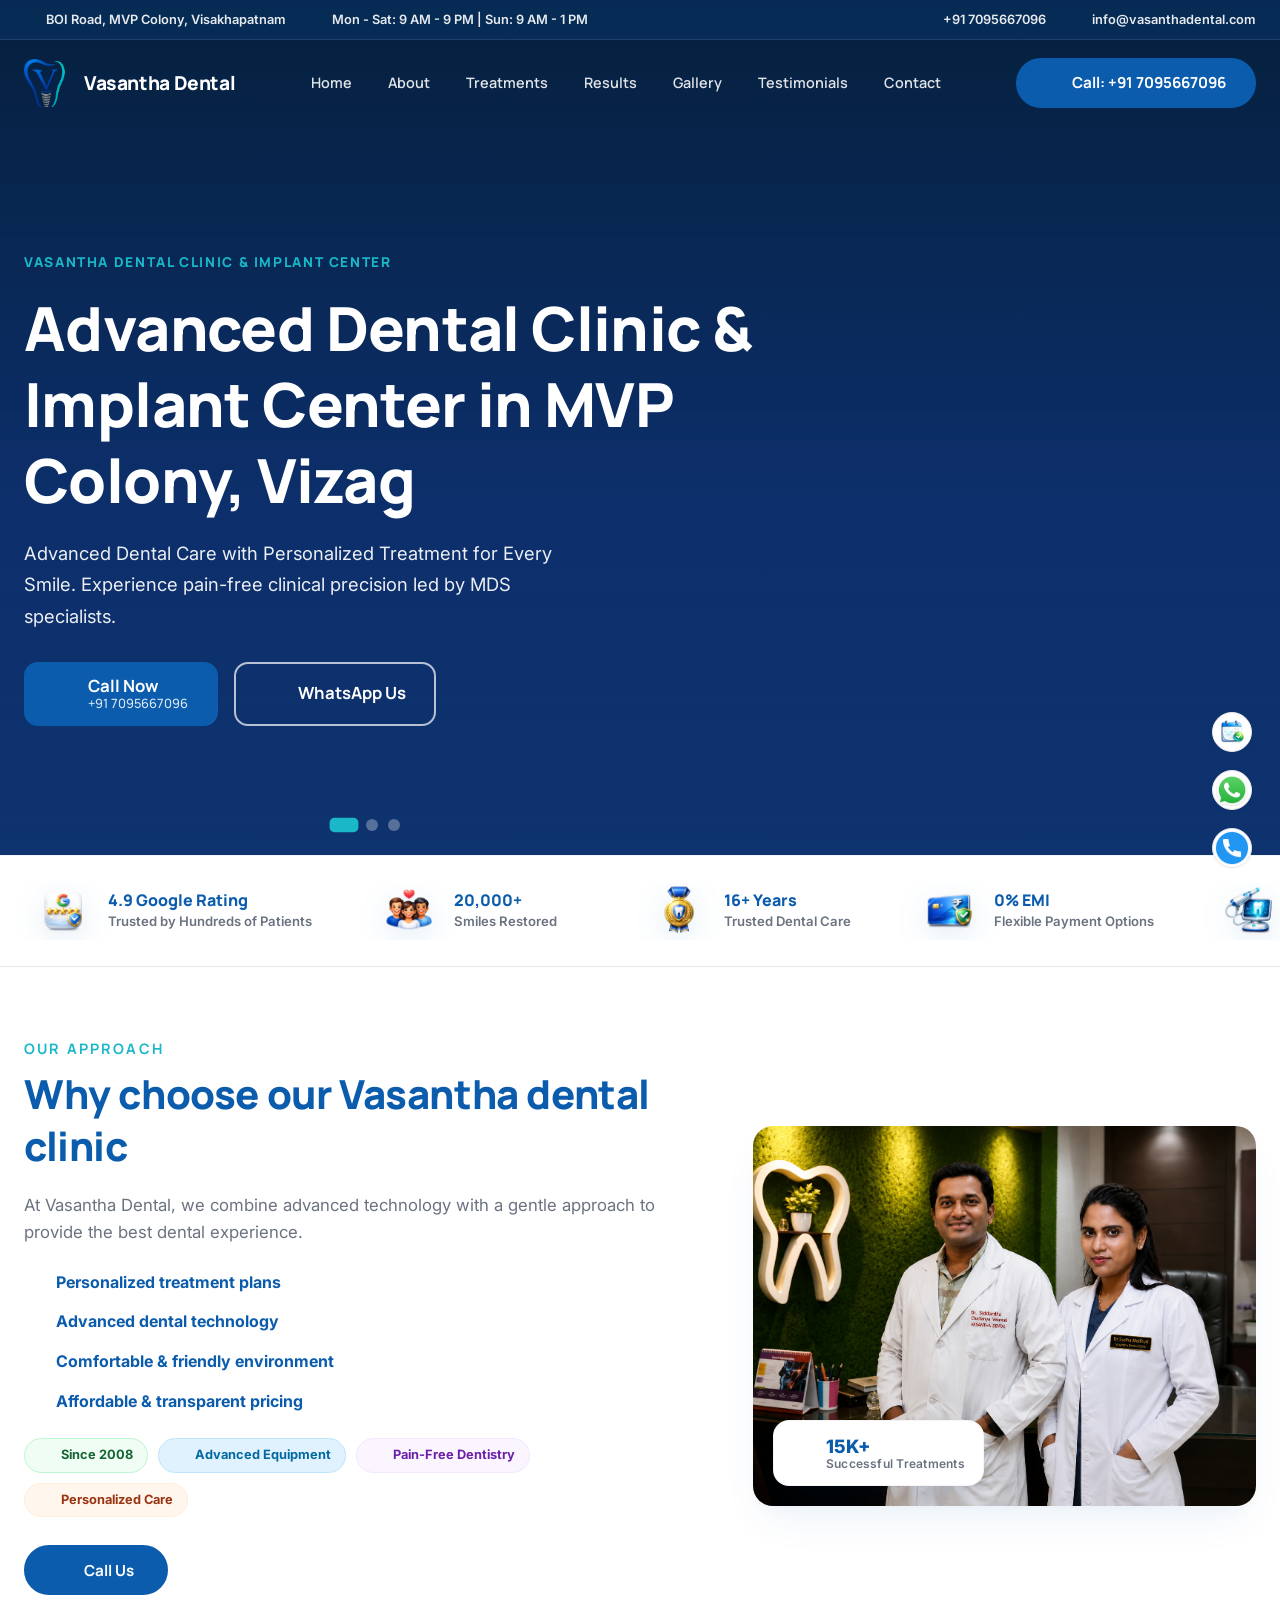
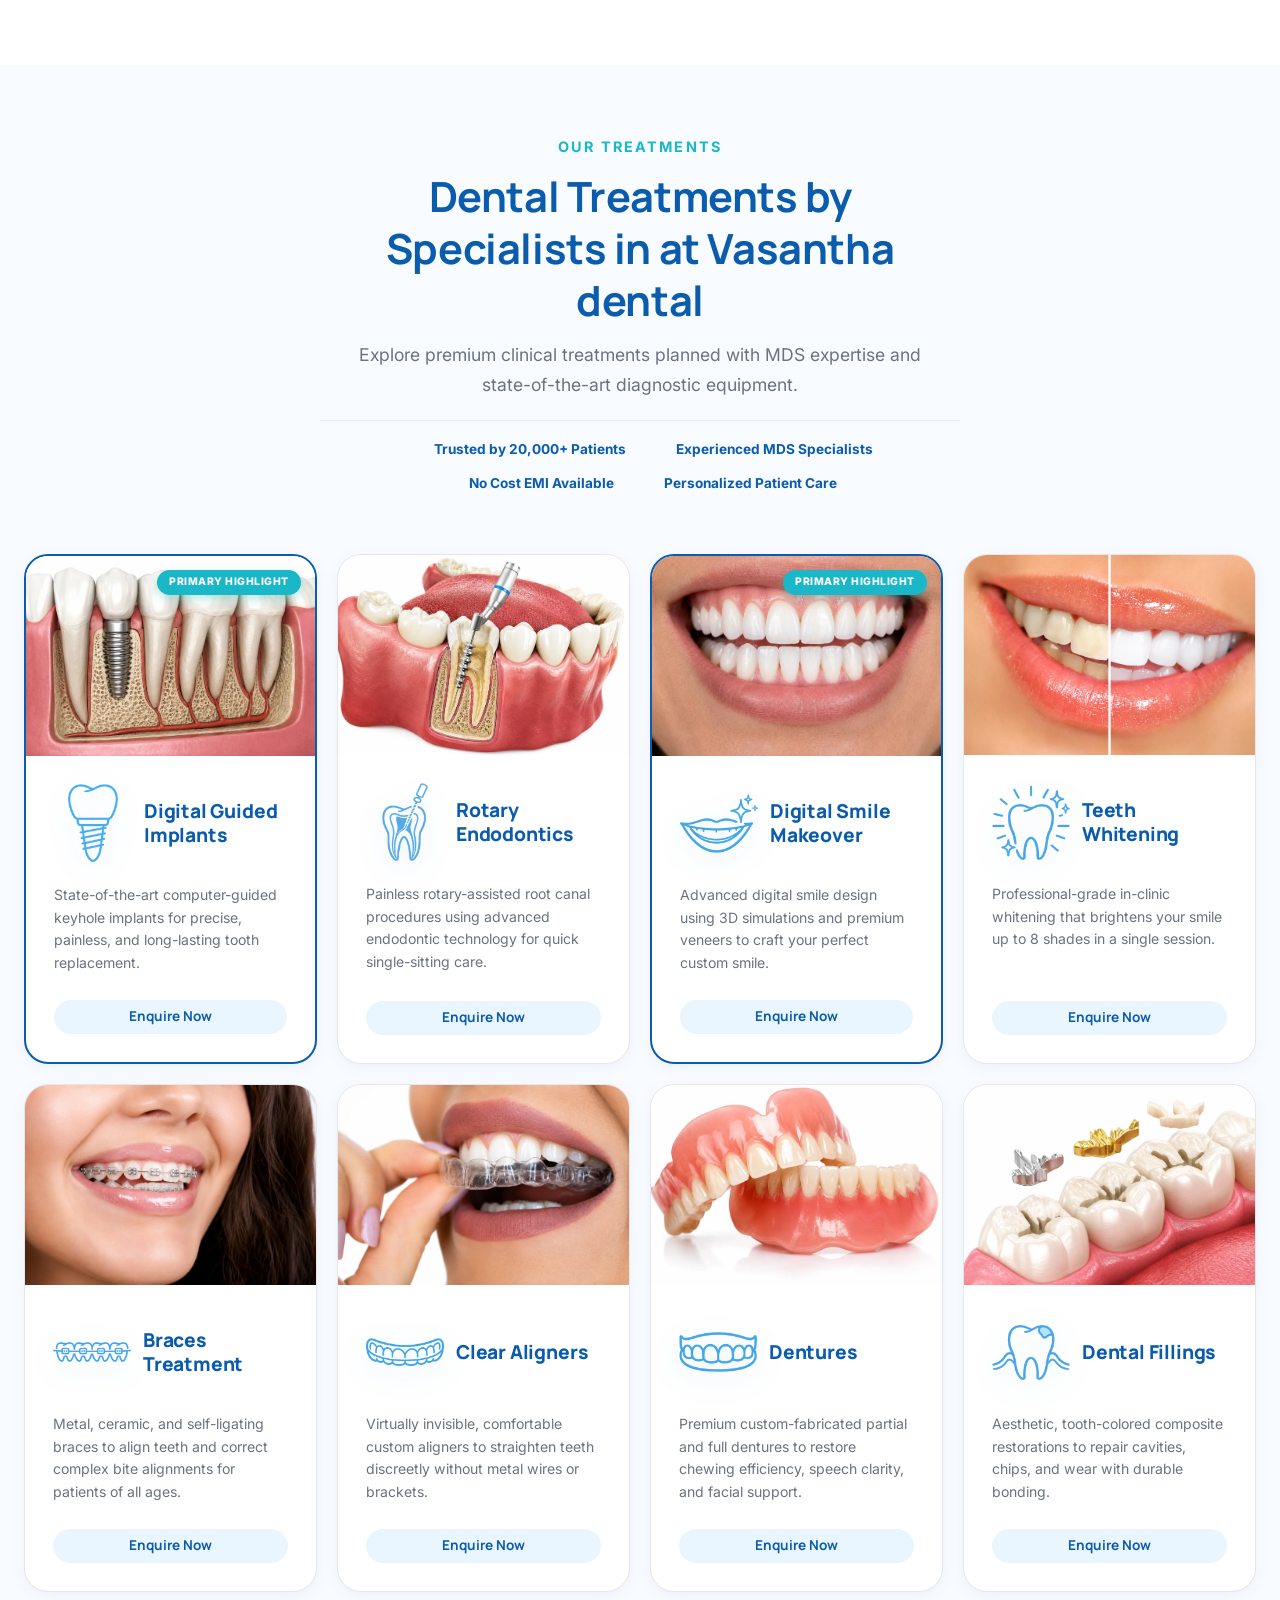
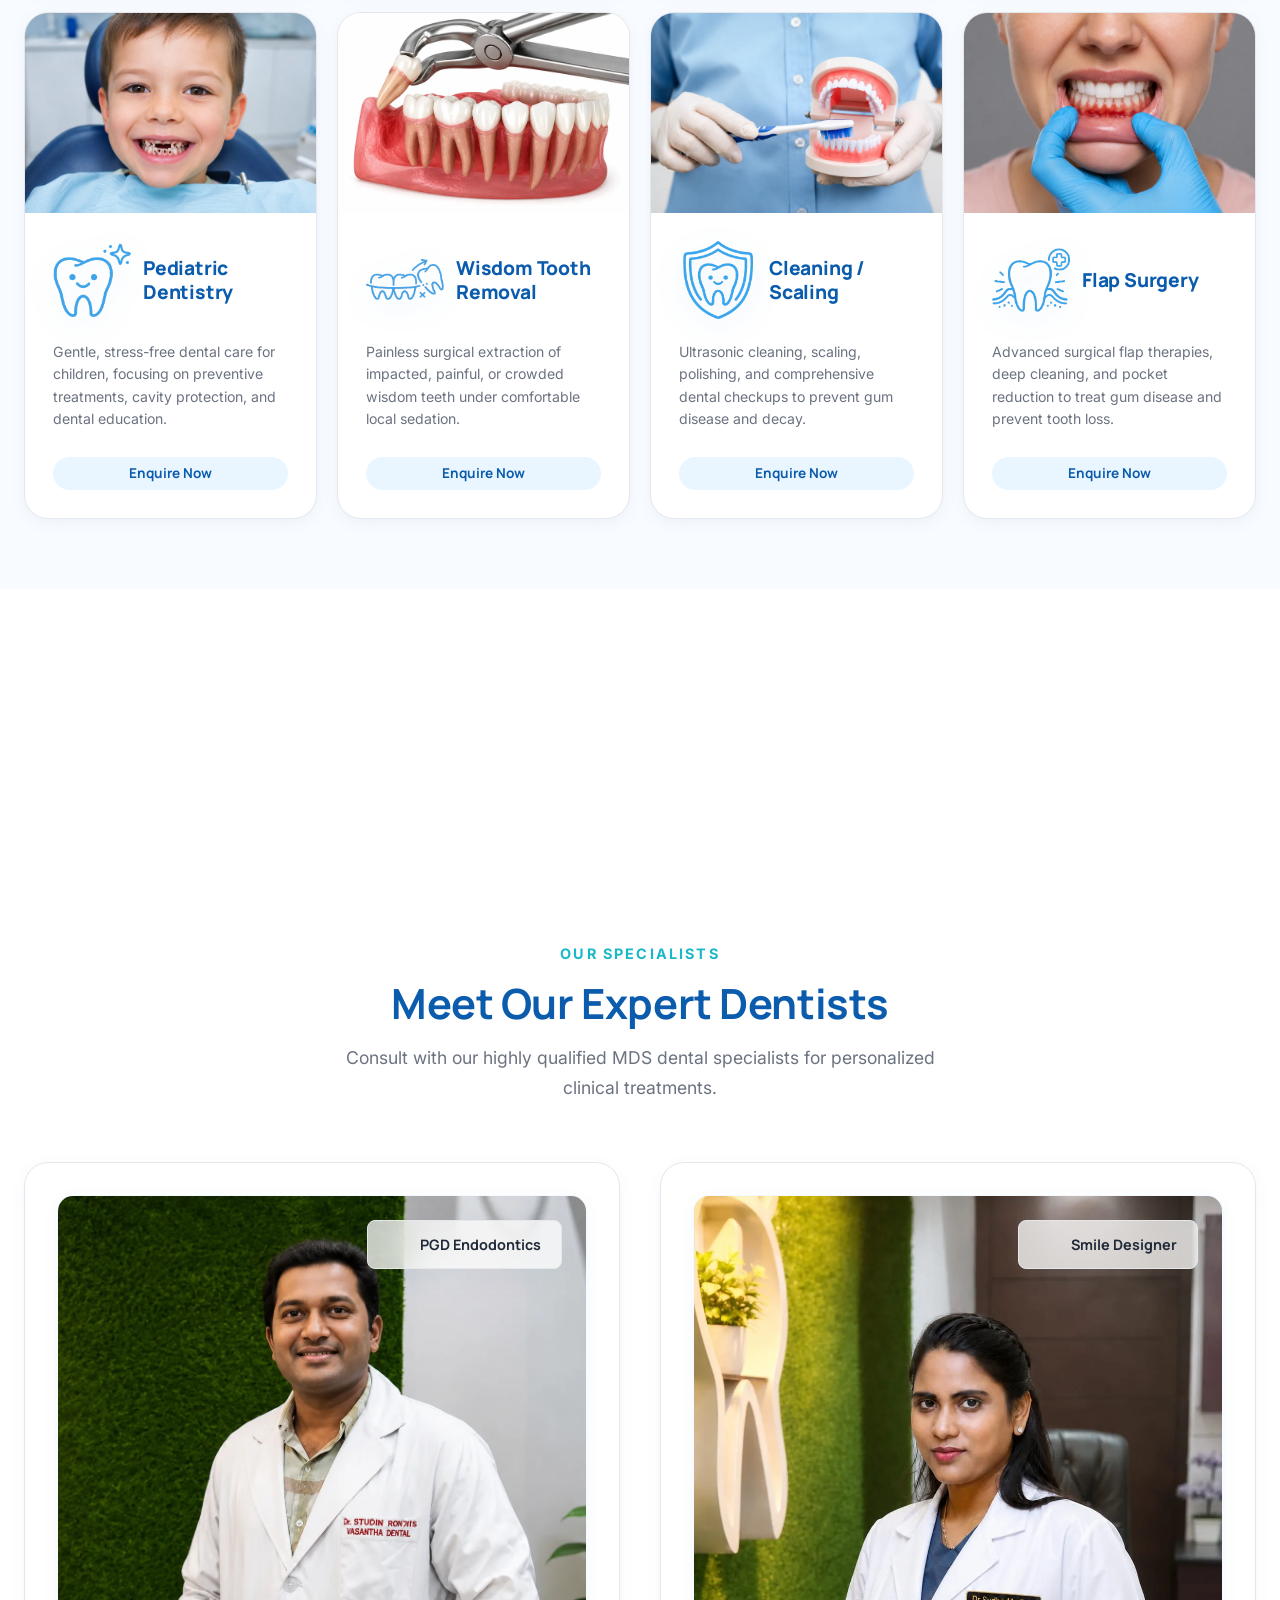
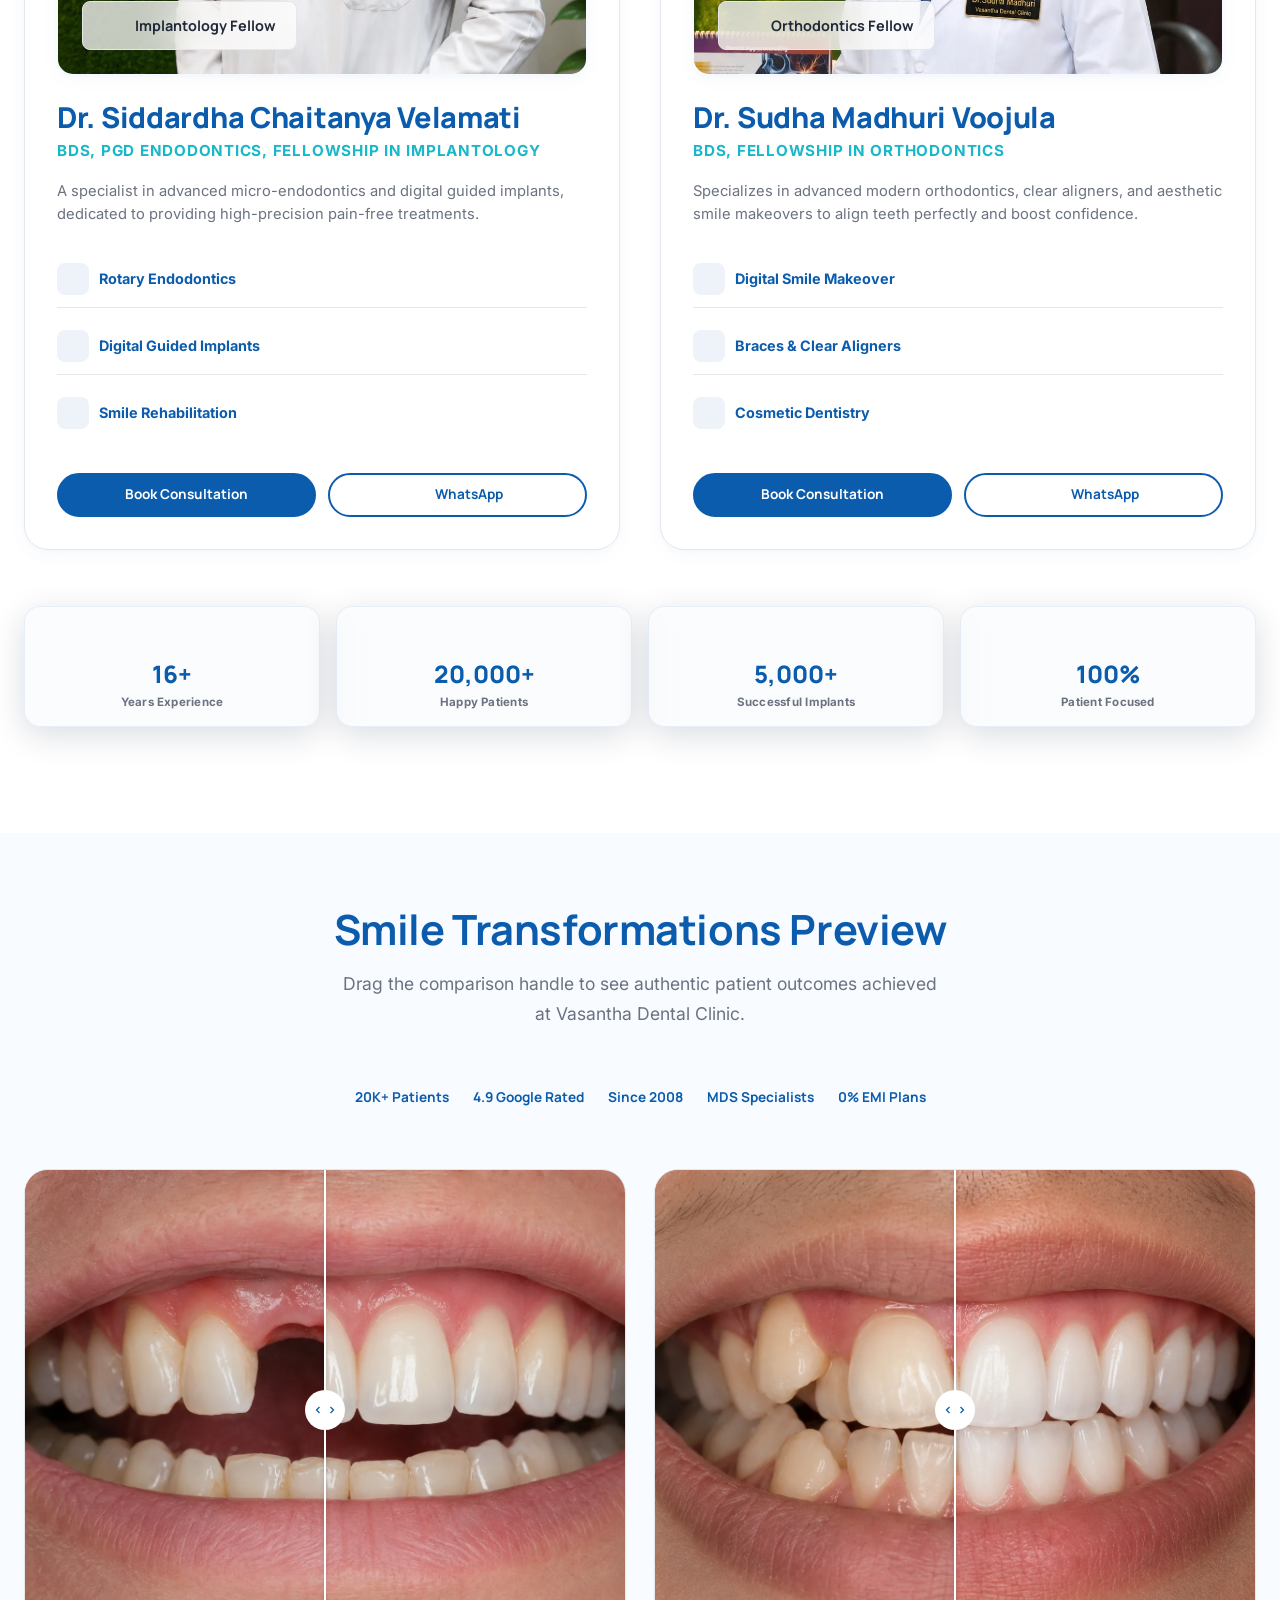
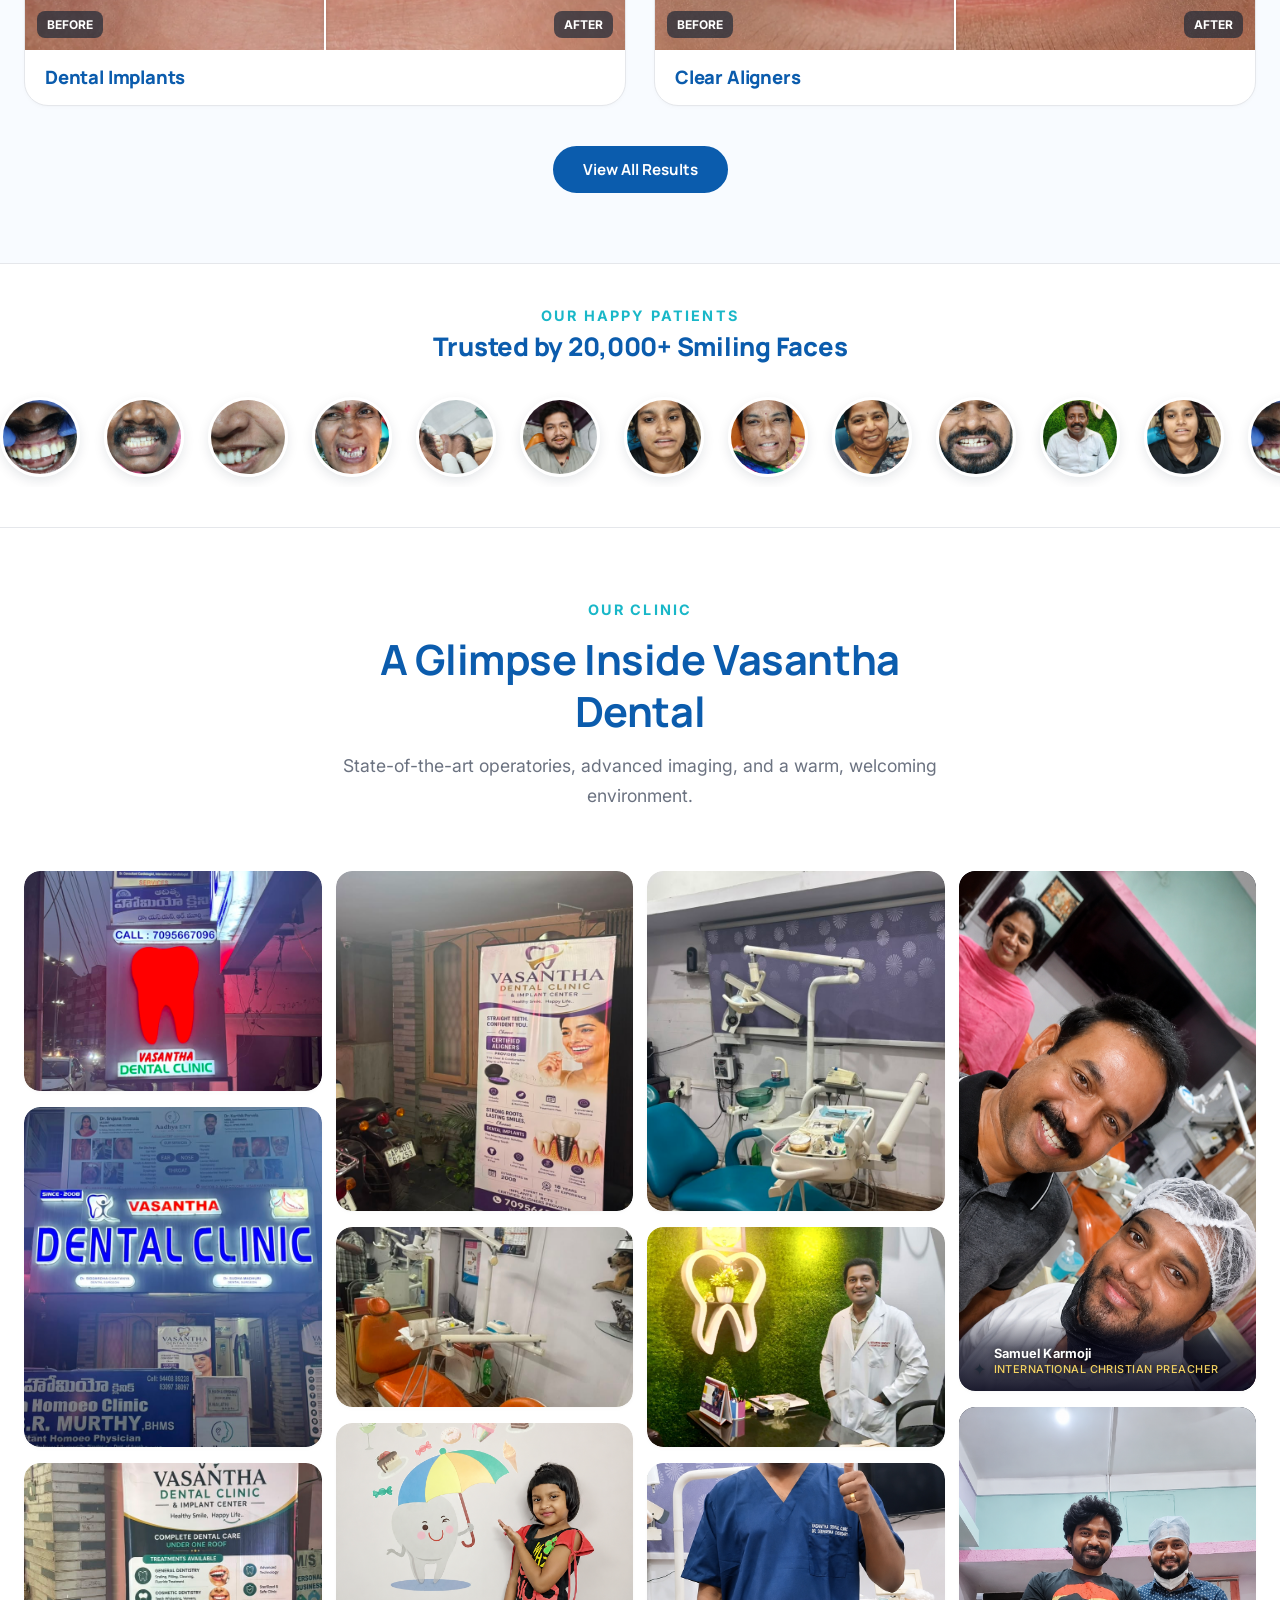
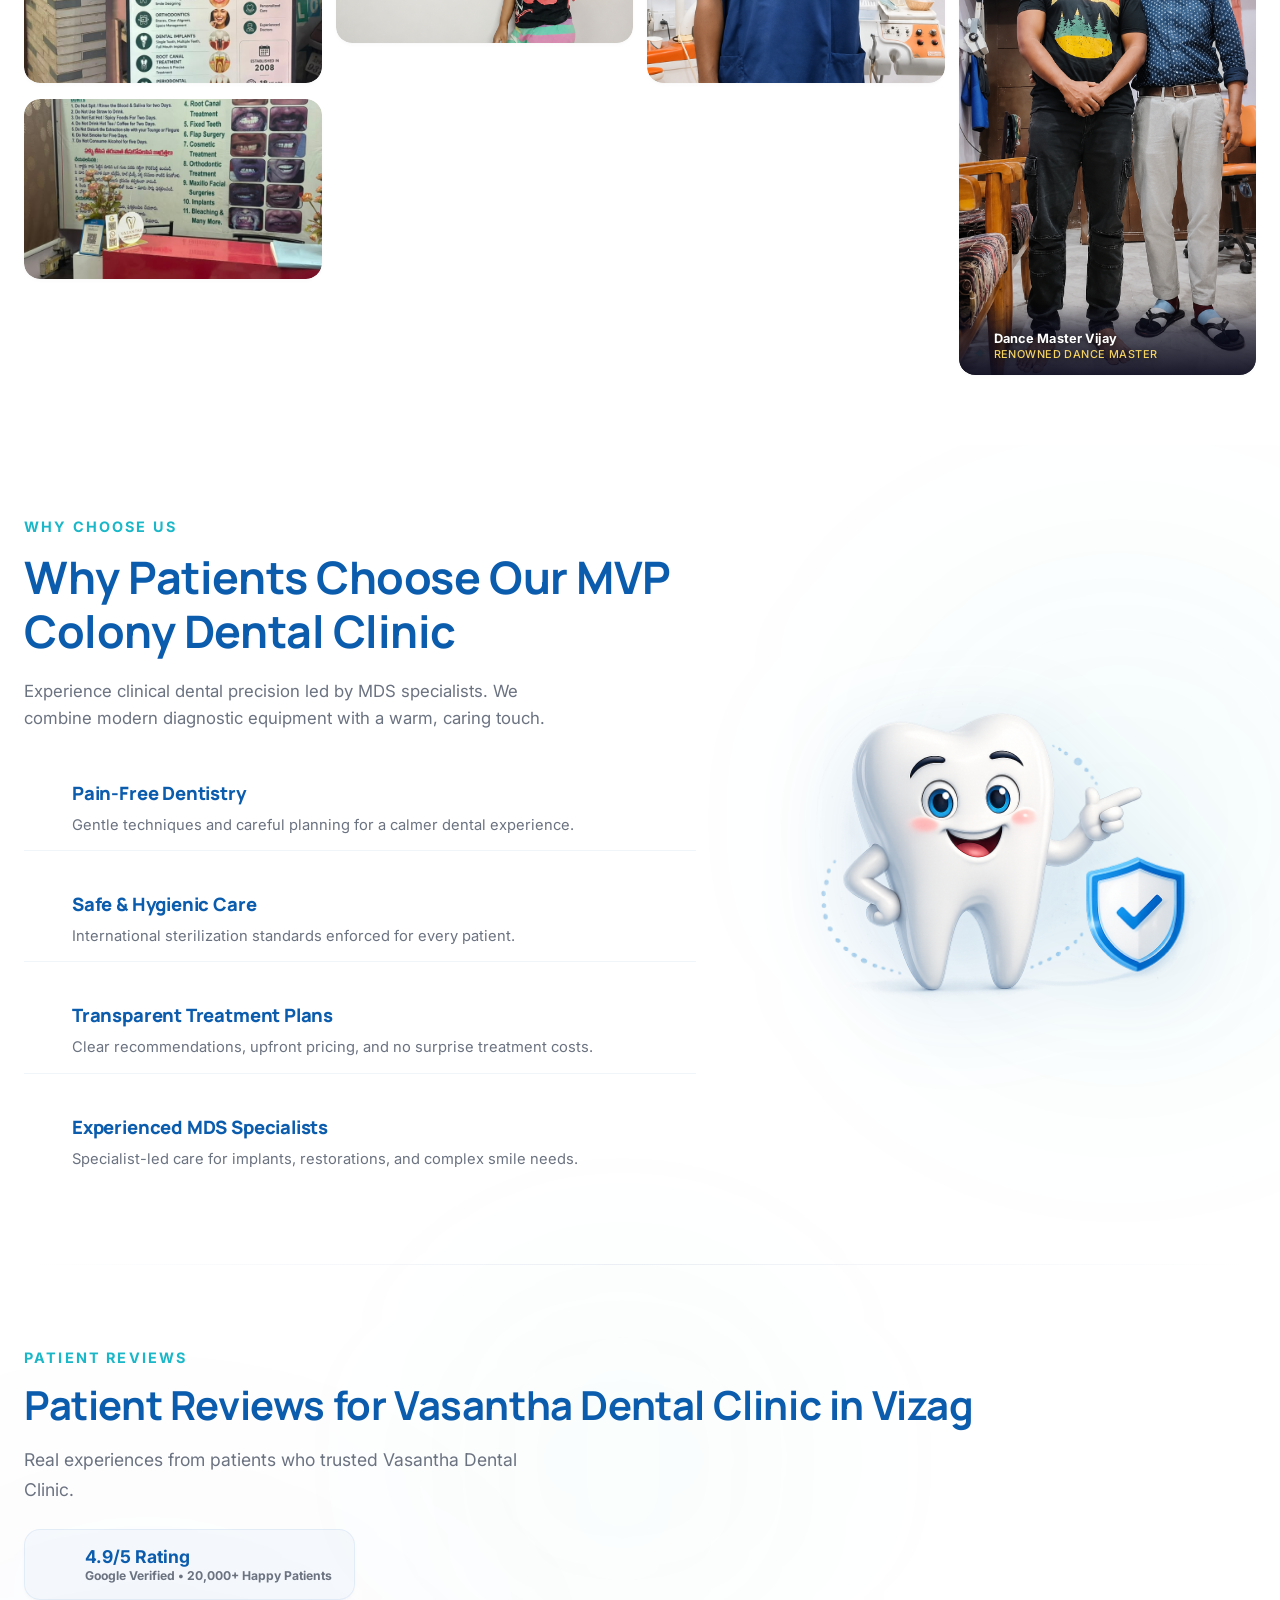
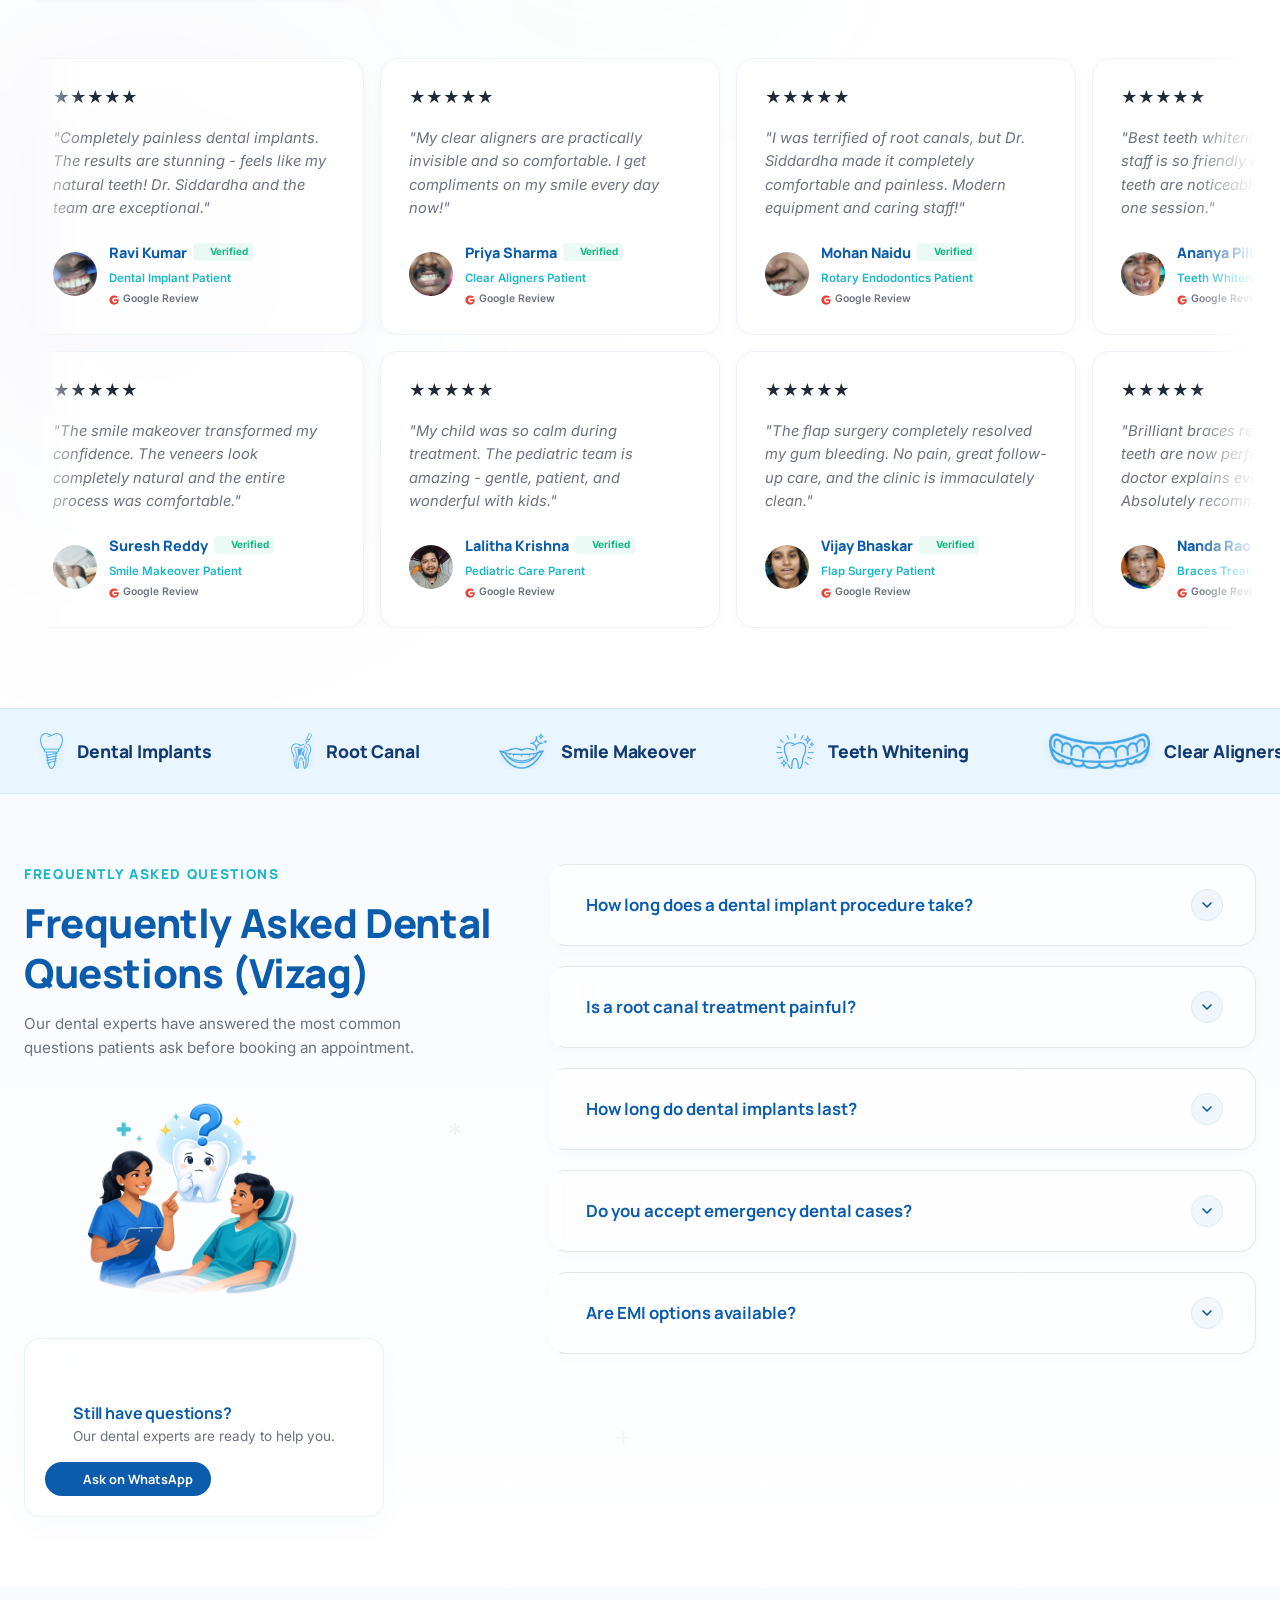
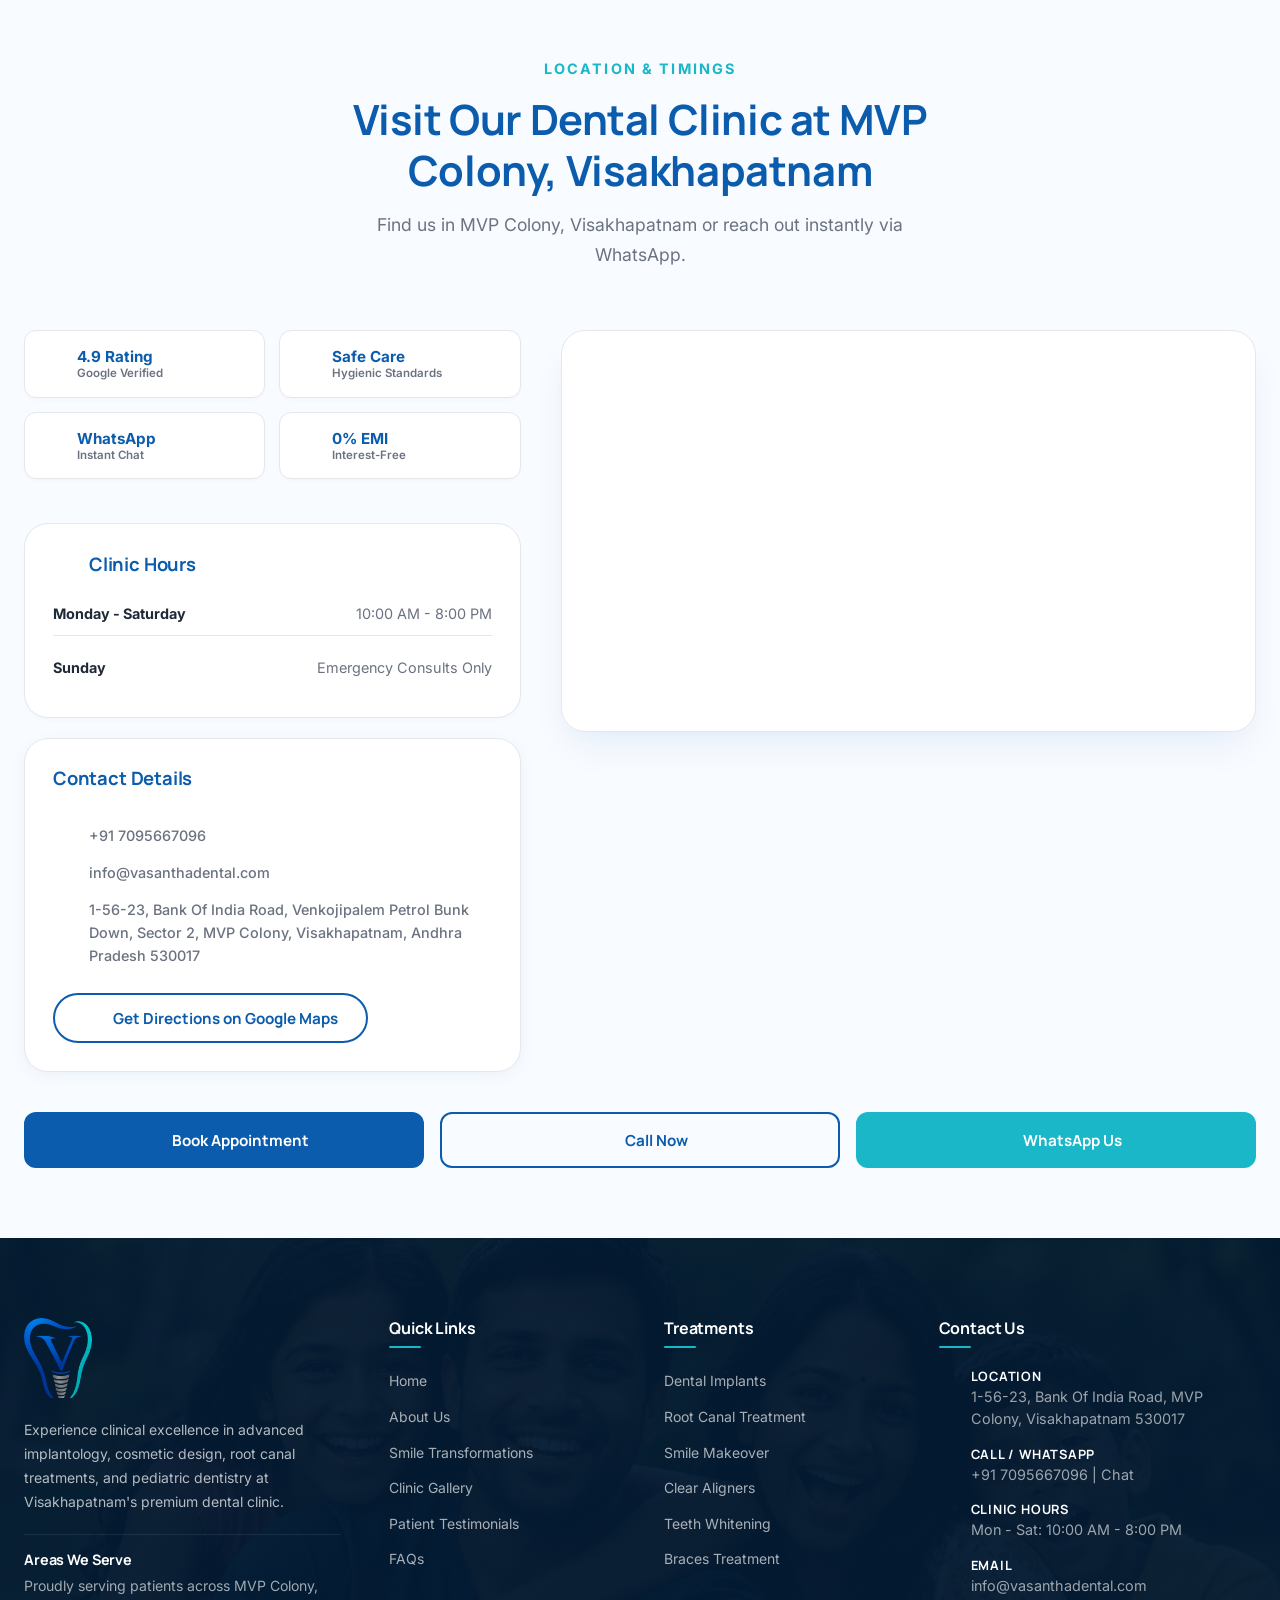
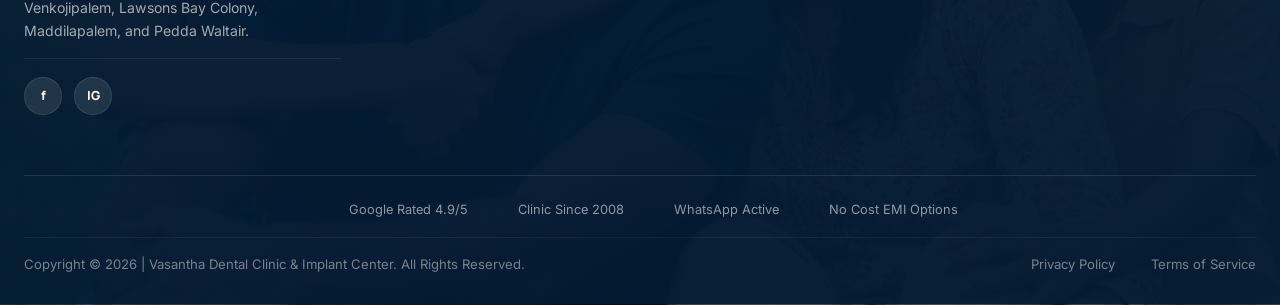
==== commit d4700265: "Add gallery images 8.png, 9.png (Samuel Karmoji), 10.png (Dance Master Vijay) with name badges and f" ====
--- a/index.html
+++ b/index.html
@@ -247,7 +247,7 @@
         <!-- About Content (Left) -->
         <div class="about-content" style="padding-right: 20px;">
           <span class="hero-eyebrow" style="color: var(--secondary); text-align: left; margin-bottom: 8px;">OUR APPROACH</span>
-          <h2 style="font-size: clamp(2rem, 3.5vw, 2.5rem); font-weight: 800; line-height: 1.3;">Why Choose Our MVP Colony Dental Clinic</h2>
+          <h2 style="font-size: clamp(2rem, 3.5vw, 2.5rem); font-weight: 800; line-height: 1.3;">Why choose our Vasantha dental clinic</h2>
           <p class="about-desc" style="font-size: 1.05rem; color: var(--muted); margin-bottom: 24px;">At Vasantha Dental, we combine advanced technology with a gentle approach to provide the best dental experience.</p>
           
           <div class="about-checklist" style="display: flex; flex-direction: column; gap: 14px; margin-bottom: 24px;">
@@ -322,7 +322,7 @@
     <div class="container">
       <div class="section-heading">
         <span class="section-eyebrow">OUR TREATMENTS</span>
-        <h2>Dental Treatments by MDS Specialists in Vizag</h2>
+        <h2>Dental Treatments by Specialists in at Vasantha dental</h2>
         <p class="section-desc">Explore premium clinical treatments planned with MDS expertise and state-of-the-art diagnostic equipment.</p>
         
         <!-- Treatments Trust Banner -->
@@ -918,7 +918,7 @@
         </div>
         <div class="gallery-item normal" data-category="reception">
           <div class="gallery-img-container">
-            <img src="assets/images/gallery/7.jpeg" alt="Vasantha Dental Clinic entrance lobby" loading="lazy">
+            <img src="assets/images/gallery/7.png" alt="Vasantha Dental Clinic entrance lobby" loading="lazy">
           </div>
         </div>
         <div class="gallery-item tall" data-category="treatment">
@@ -931,7 +931,40 @@
             <img src="assets/images/gallery/9.jpeg" alt="High speed autoclave and sterilization unit" loading="lazy">
           </div>
         </div>
+        <!-- 8.png - Normal gallery item -->
+        <div class="gallery-item normal" data-category="patients">
+          <div class="gallery-img-container">
+            <img src="assets/images/gallery/8.png" alt="Patient at Vasantha Dental Clinic" loading="lazy">
+          </div>
+        </div>
+        <!-- 9.png - Highlighted: International Christian Preacher Samuel Karmoji -->
+        <div class="gallery-item tall highlighted" data-category="patients">
+          <div class="gallery-img-container">
+            <img src="assets/images/gallery/9.png" alt="International Christian Preacher Samuel Karmoji at Vasantha Dental" loading="lazy">
+            <div class="gallery-name-badge">
+              <span class="badge-star">✦</span>
+              <div class="badge-text">
+                Samuel Karmoji
+                <span>International Christian Preacher</span>
+              </div>
+            </div>
+          </div>
+        </div>
+        <!-- 10.png - Highlighted: Dance Master Vijay -->
+        <div class="gallery-item normal highlighted" data-category="patients">
+          <div class="gallery-img-container">
+            <img src="assets/images/gallery/10.png" alt="Dance Master Vijay at Vasantha Dental" loading="lazy">
+            <div class="gallery-name-badge">
+              <span class="badge-star">✦</span>
+              <div class="badge-text">
+                Dance Master Vijay
+                <span>Renowned Dance Master</span>
+              </div>
+            </div>
+          </div>
+        </div>
       </div>    </div>
+
   </section>
 
   <!-- ==========================================
@@ -1487,7 +1520,7 @@
       <div class="section-heading">
         <span class="section-eyebrow">Location &amp; Timings</span>
         <h2 style="display: inline-flex; align-items: center; justify-content: center; gap: 12px; flex-wrap: wrap;">
-          Visit Our Dental Clinic in MVP Colony, Visakhapatnam
+          Visit Our Dental Clinic at MVP Colony, Visakhapatnam
         </h2>
         <p class="section-desc">Find us in MVP Colony, Visakhapatnam or reach out instantly via WhatsApp.</p>
       </div>
--- a/assets/css/pages.css
+++ b/assets/css/pages.css
@@ -997,6 +997,14 @@
   display: block;
 }
 
+/* Highlighted VIP items — show full image, no cropping */
+.gallery-item.highlighted .gallery-img-container img {
+  height: auto !important;
+  object-fit: contain !important;
+  object-position: center center;
+  background: #111827;
+}
+
 .gallery-item:hover img {
   /* Disabled hover zoom */
 }
@@ -1004,6 +1012,46 @@
 /* Clean dark gradient overlay - disabled */
 .gallery-hover-overlay {
   display: none !important;
+}
+
+/* ---- VIP / Highlighted gallery item name caption ---- */
+.gallery-name-badge {
+  position: absolute;
+  bottom: 0;
+  left: 0;
+  right: 0;
+  background: linear-gradient(to top, rgba(10, 10, 30, 0.92) 0%, rgba(10, 10, 30, 0.6) 60%, transparent 100%);
+  padding: 28px 14px 14px 14px;
+  display: flex;
+  align-items: flex-end;
+  gap: 8px;
+  z-index: 3;
+}
+
+.gallery-name-badge .badge-star {
+  font-size: 1rem;
+  line-height: 1;
+  flex-shrink: 0;
+  filter: drop-shadow(0 1px 3px rgba(0,0,0,0.5));
+}
+
+.gallery-name-badge .badge-text {
+  font-family: var(--font-body, 'Inter', sans-serif);
+  font-size: 0.8rem;
+  font-weight: 700;
+  color: #ffffff;
+  line-height: 1.3;
+  text-shadow: 0 1px 6px rgba(0,0,0,0.7);
+  letter-spacing: 0.01em;
+}
+
+.gallery-name-badge .badge-text span {
+  display: block;
+  font-size: 0.68rem;
+  font-weight: 500;
+  color: rgba(255,220,100,0.95);
+  letter-spacing: 0.04em;
+  text-transform: uppercase;
 }
 
 .gallery-item:hover .gallery-hover-overlay {
